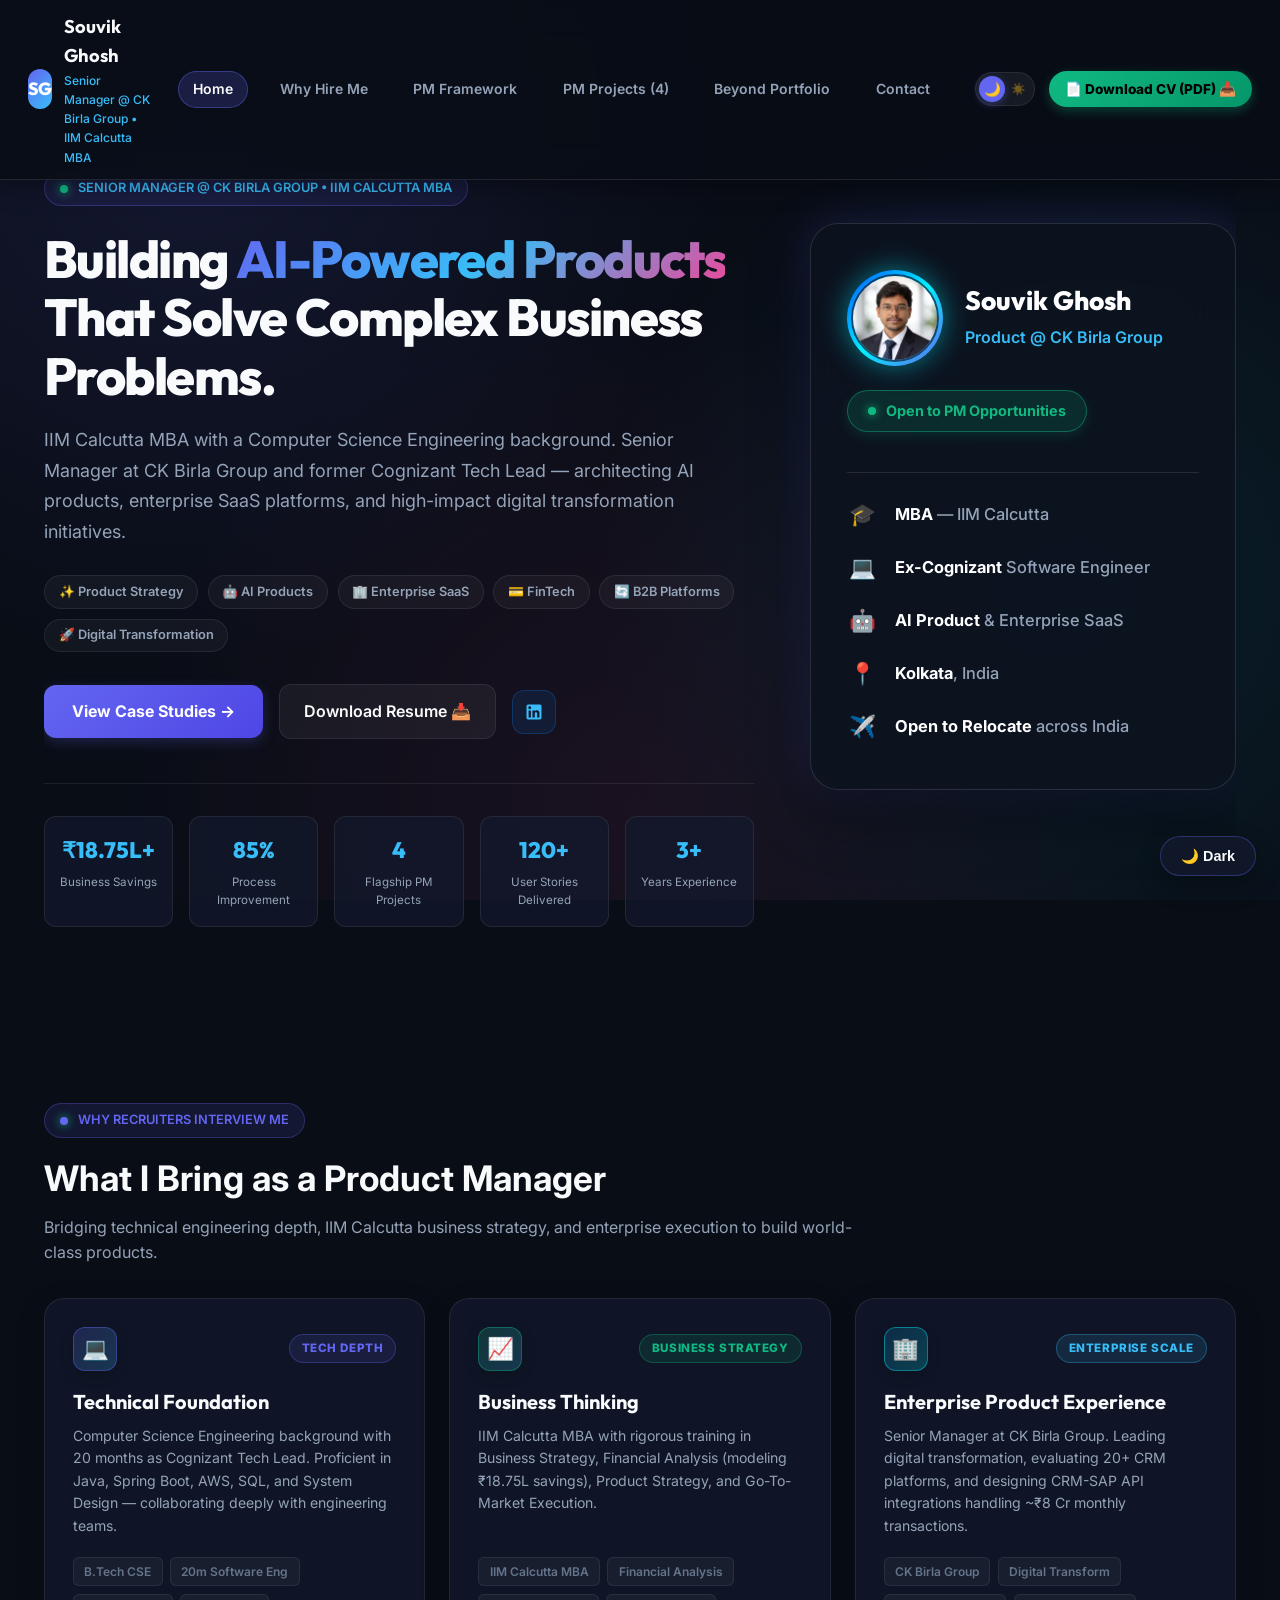
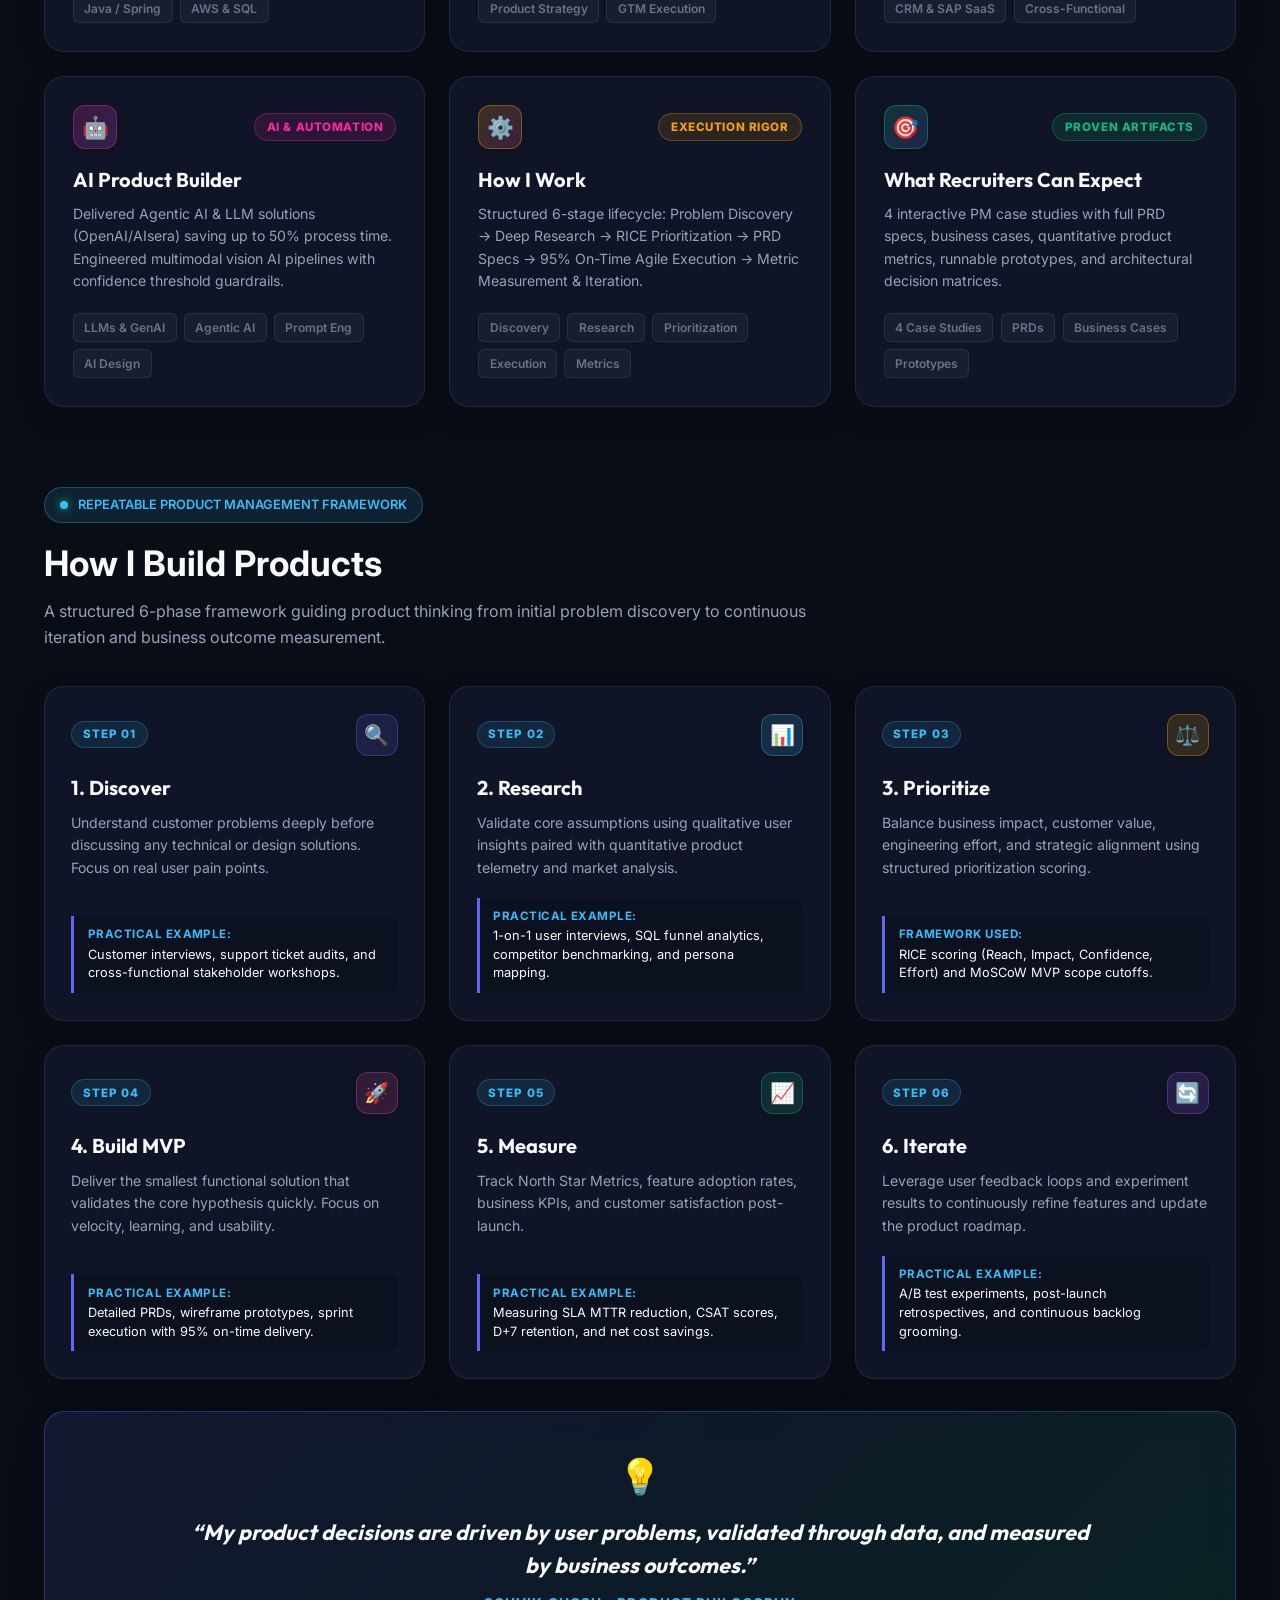
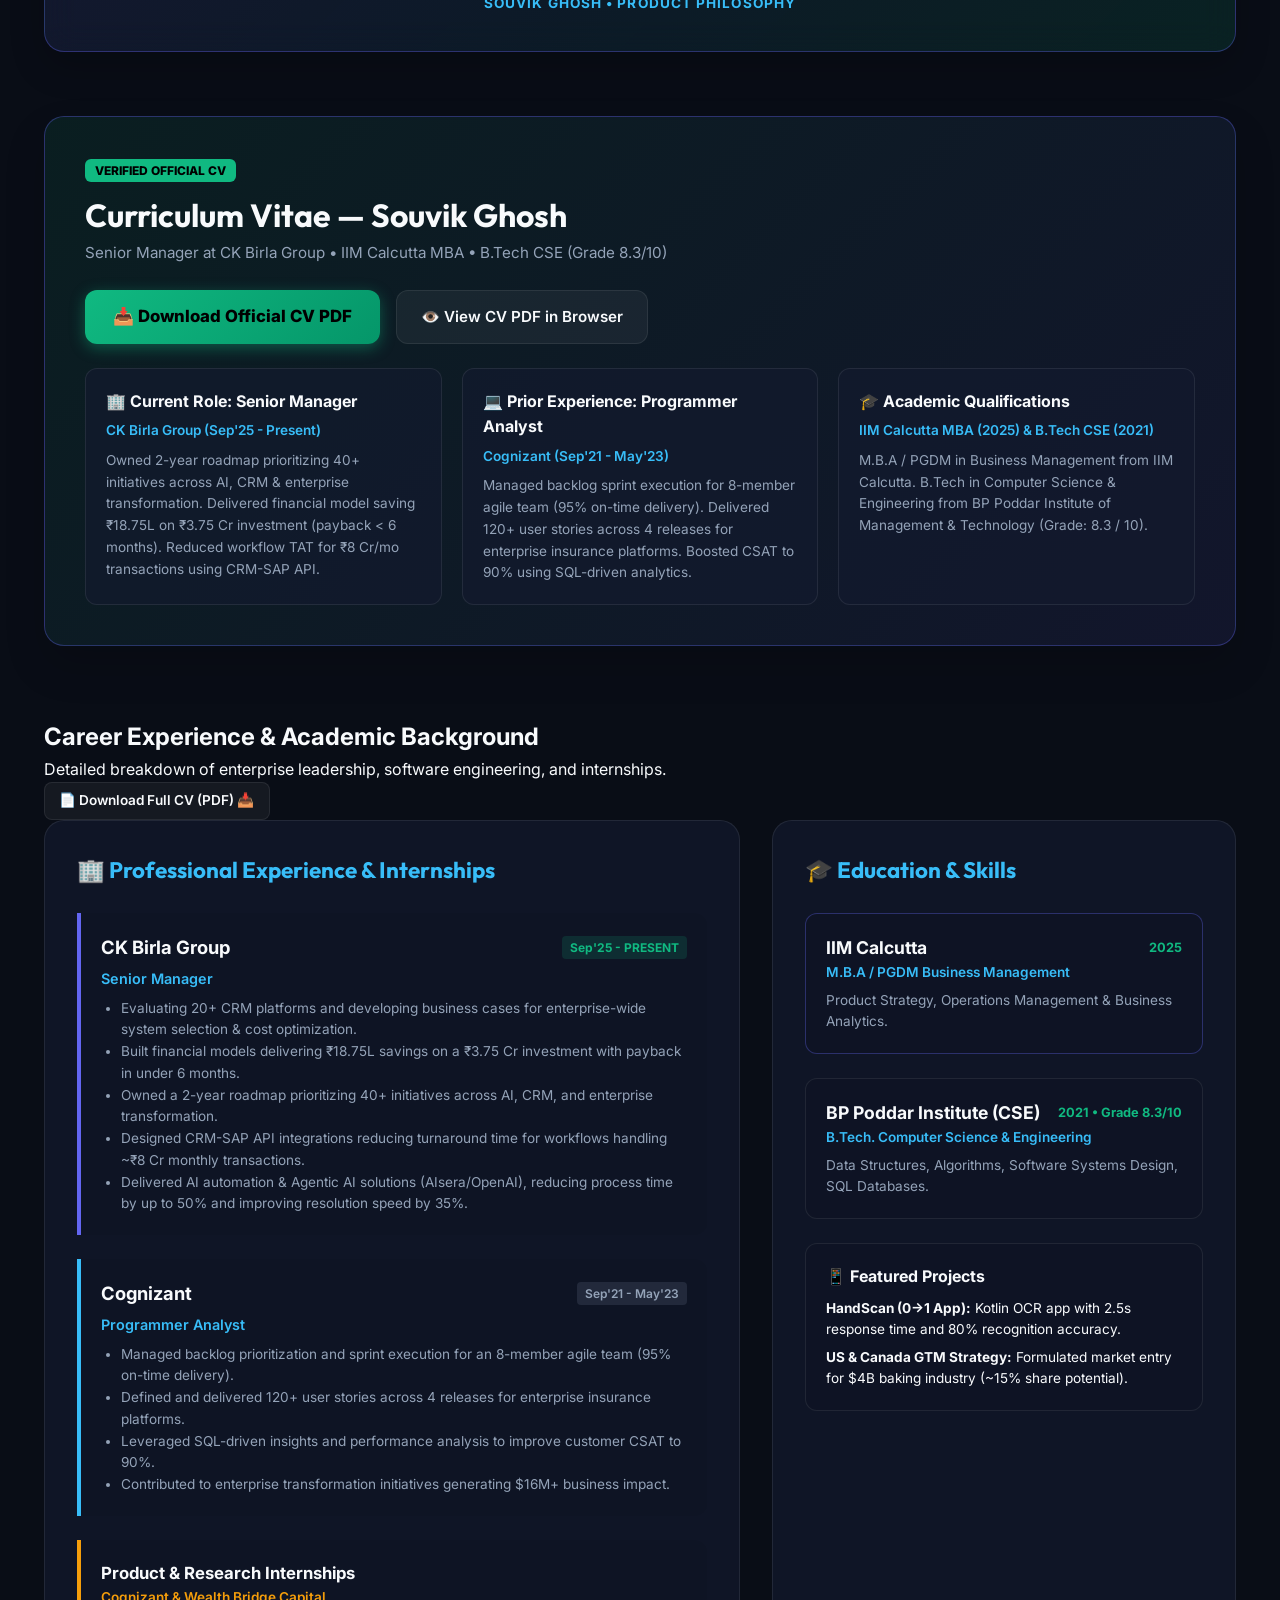
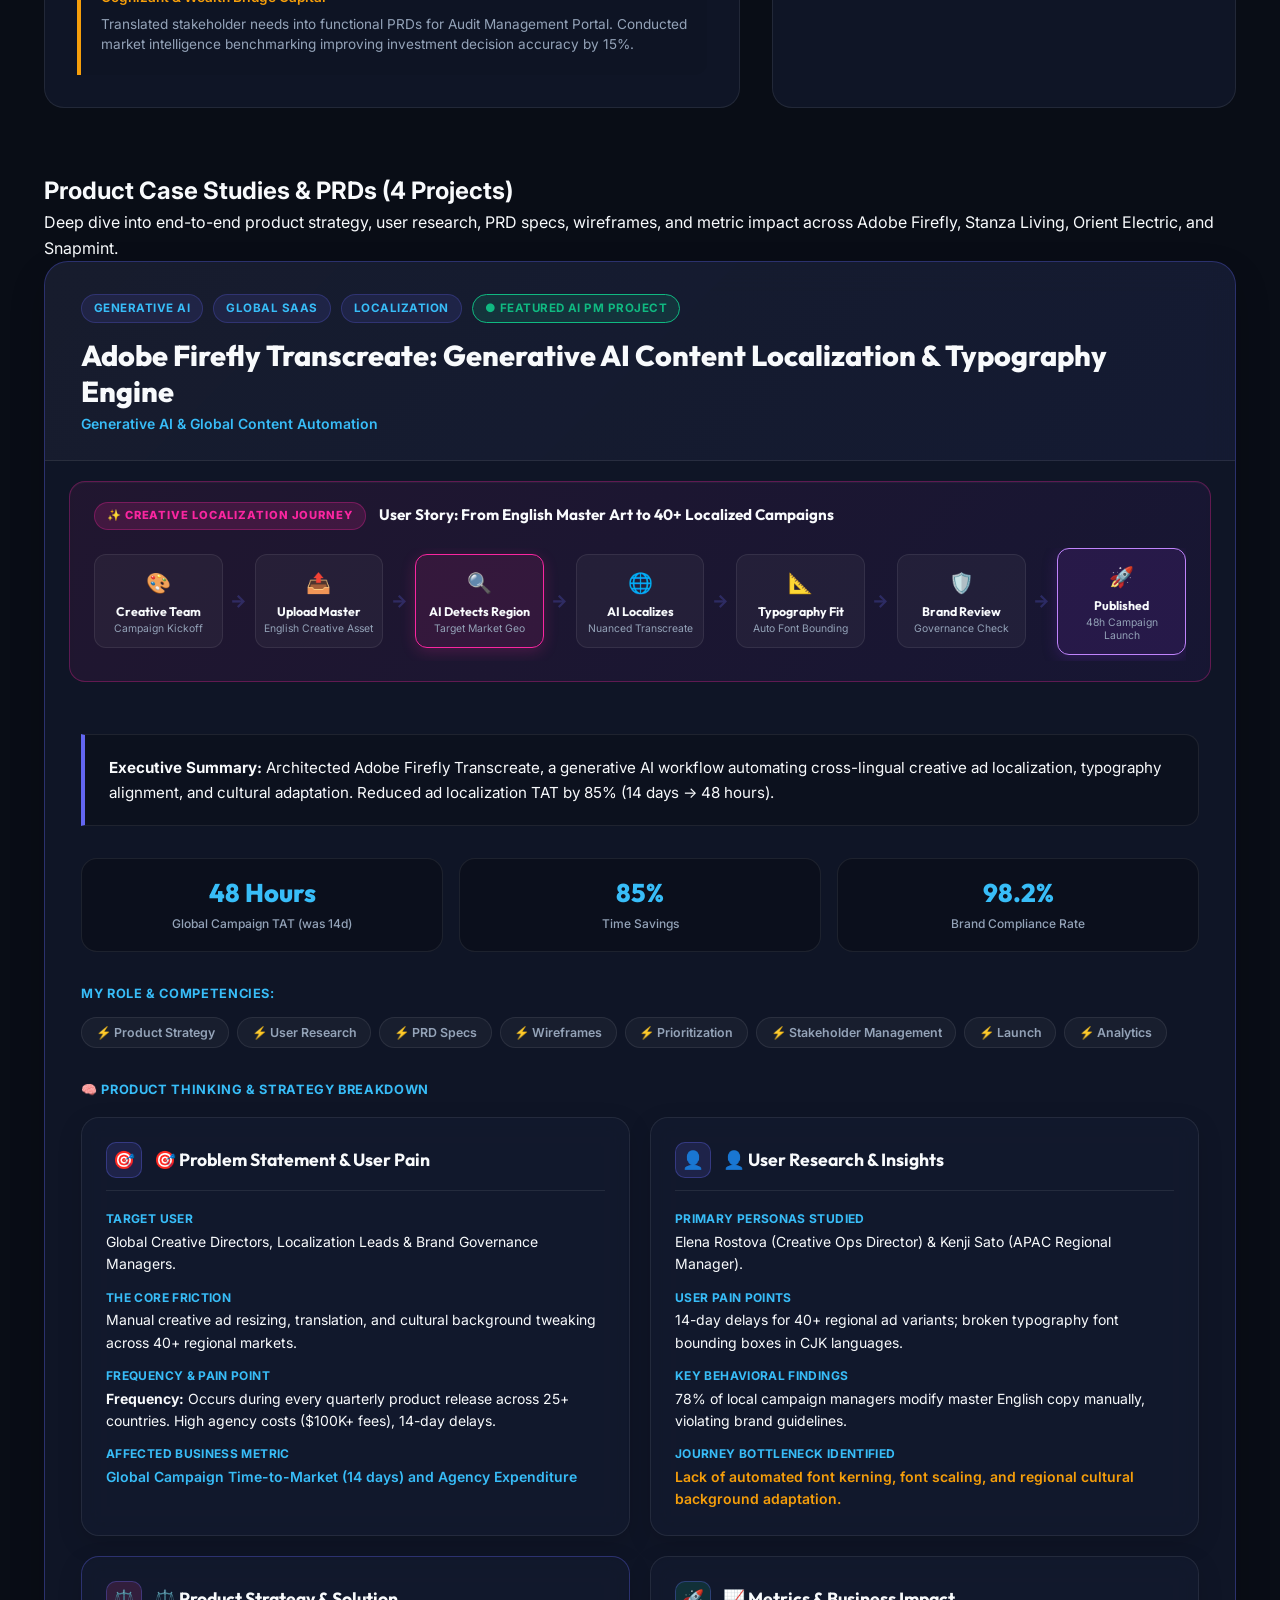
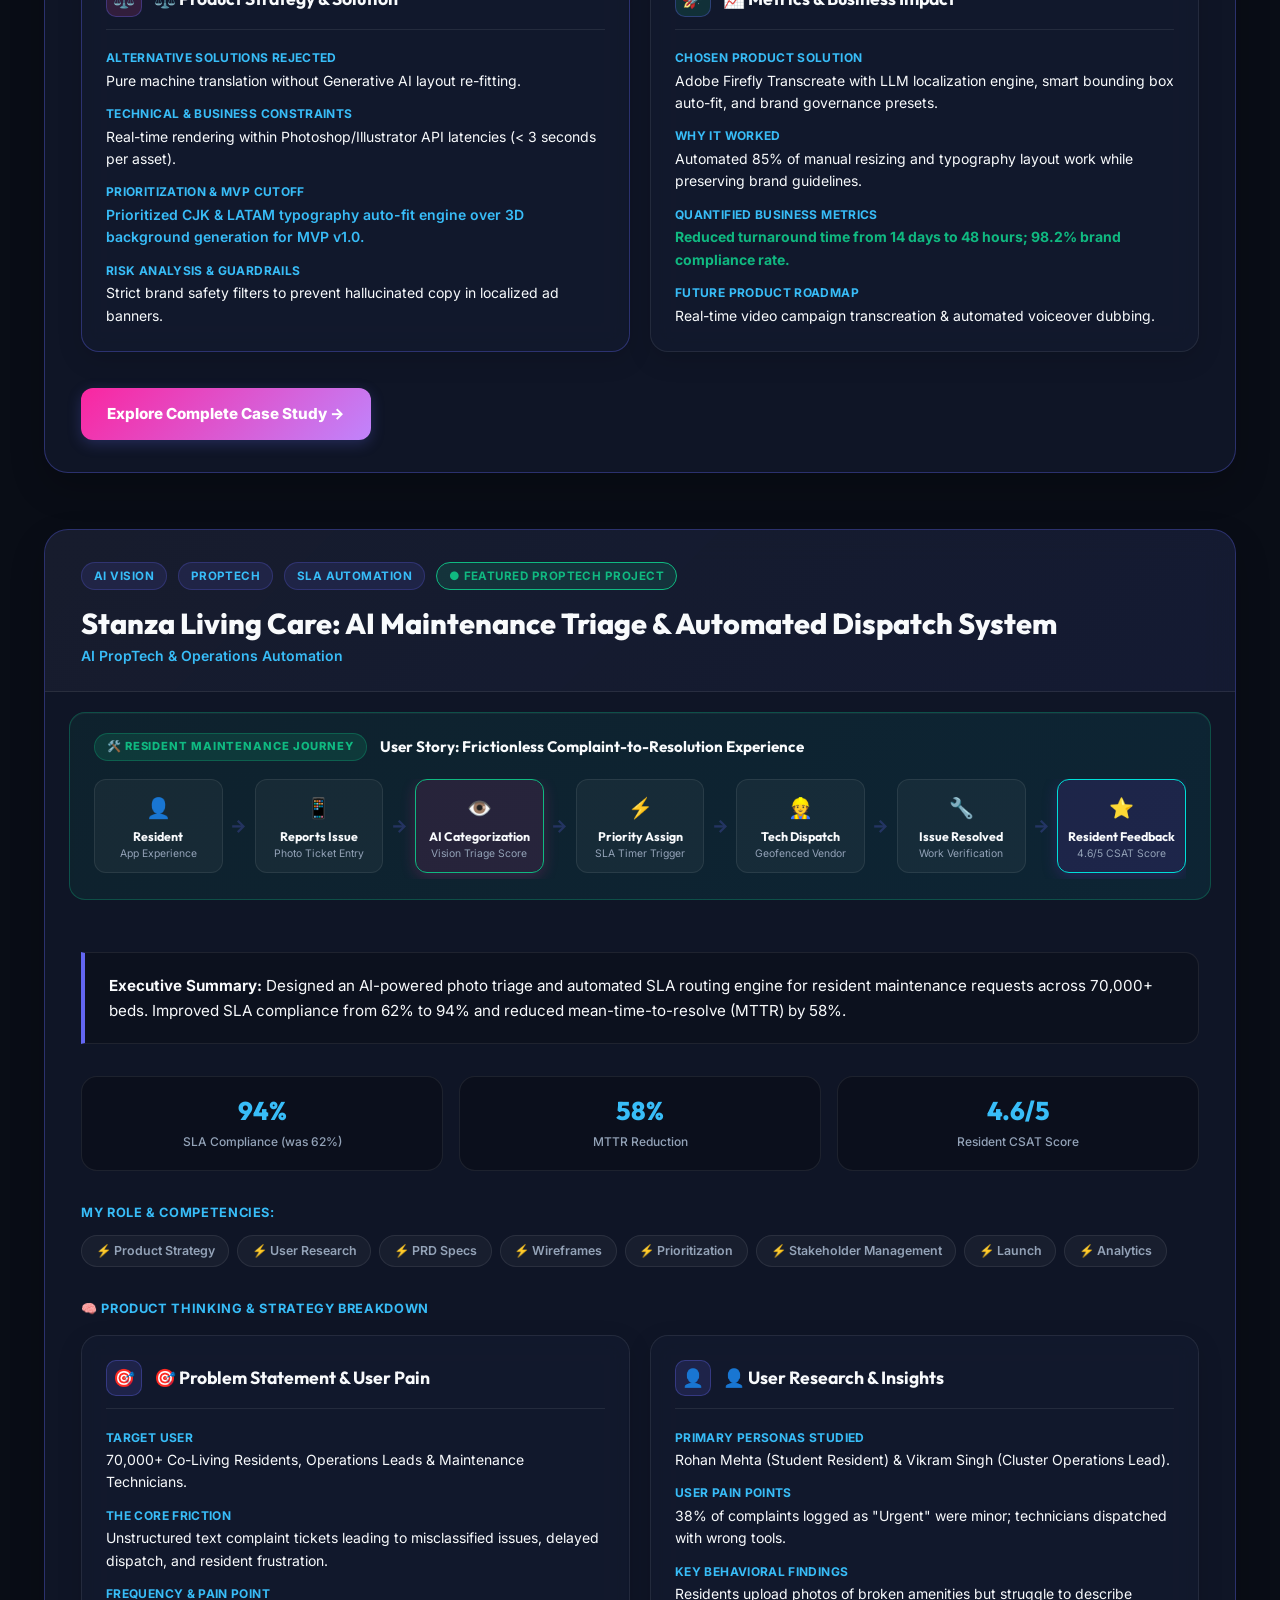
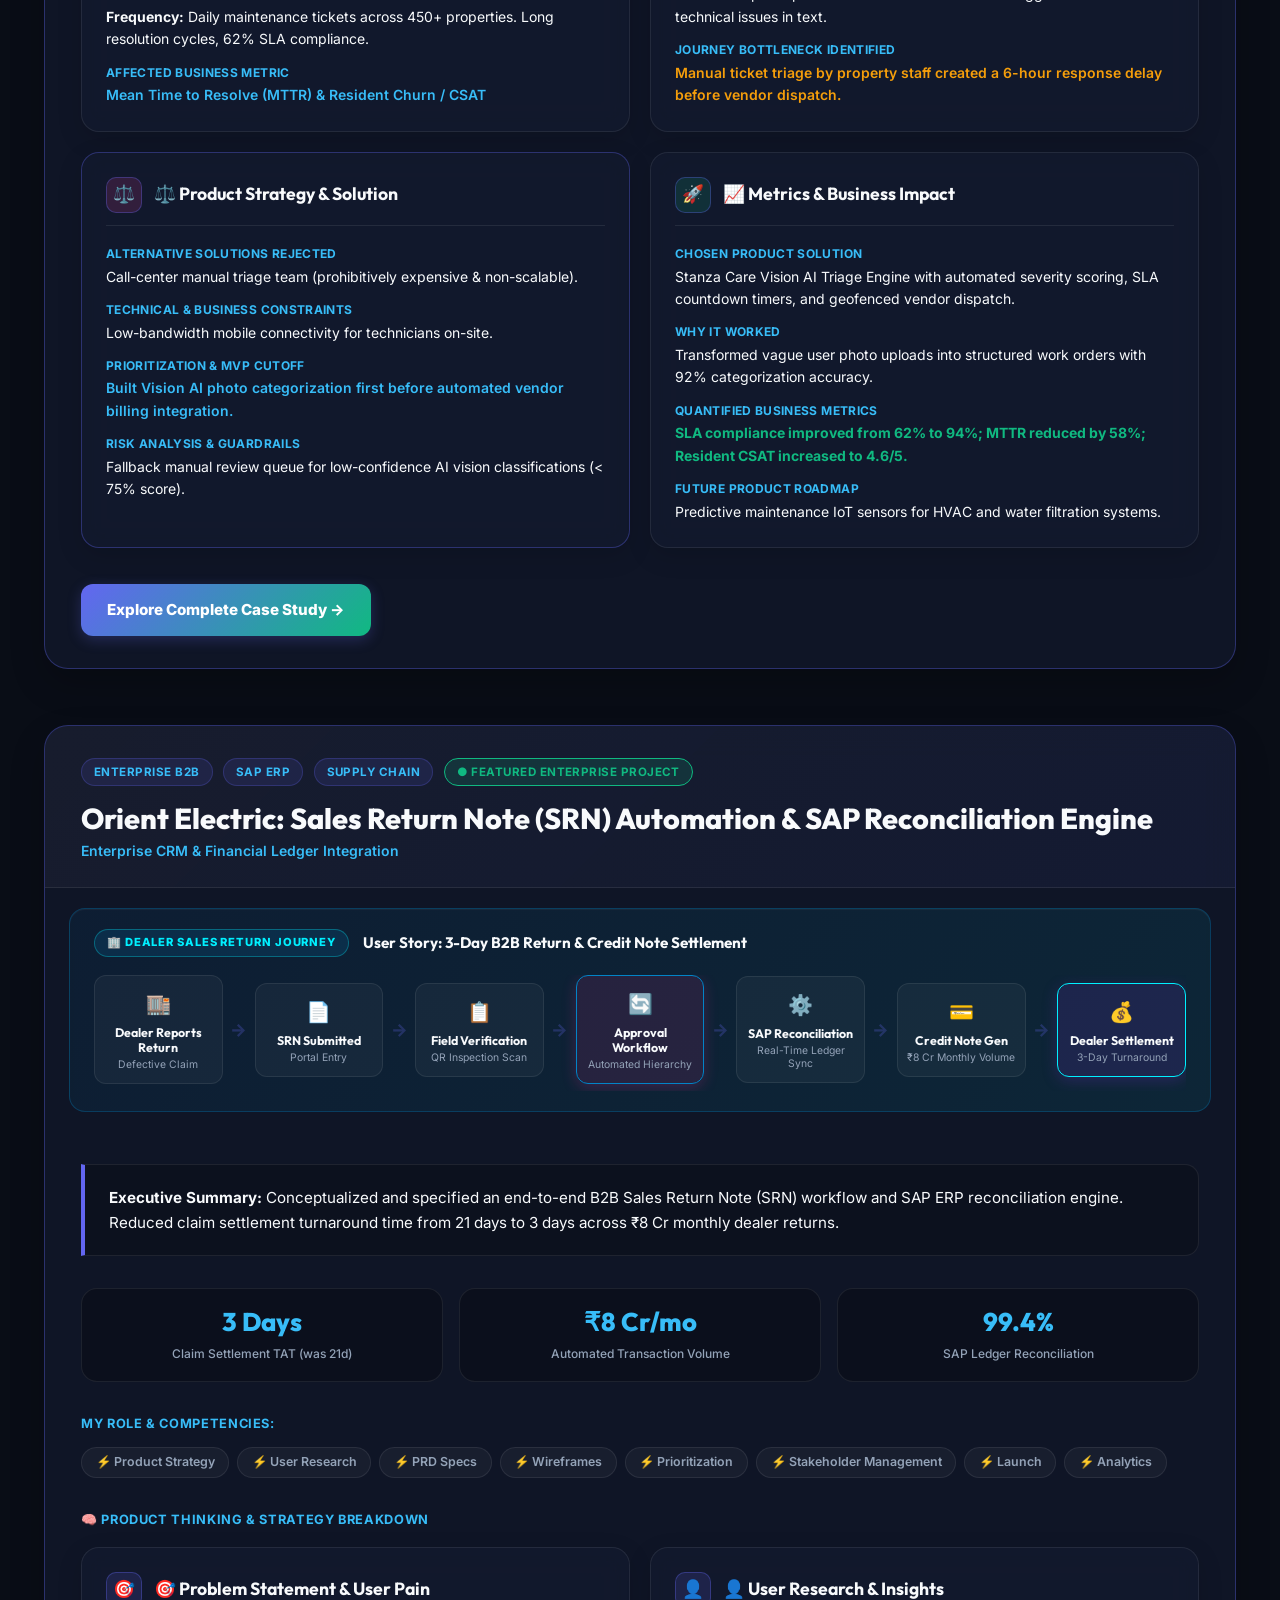
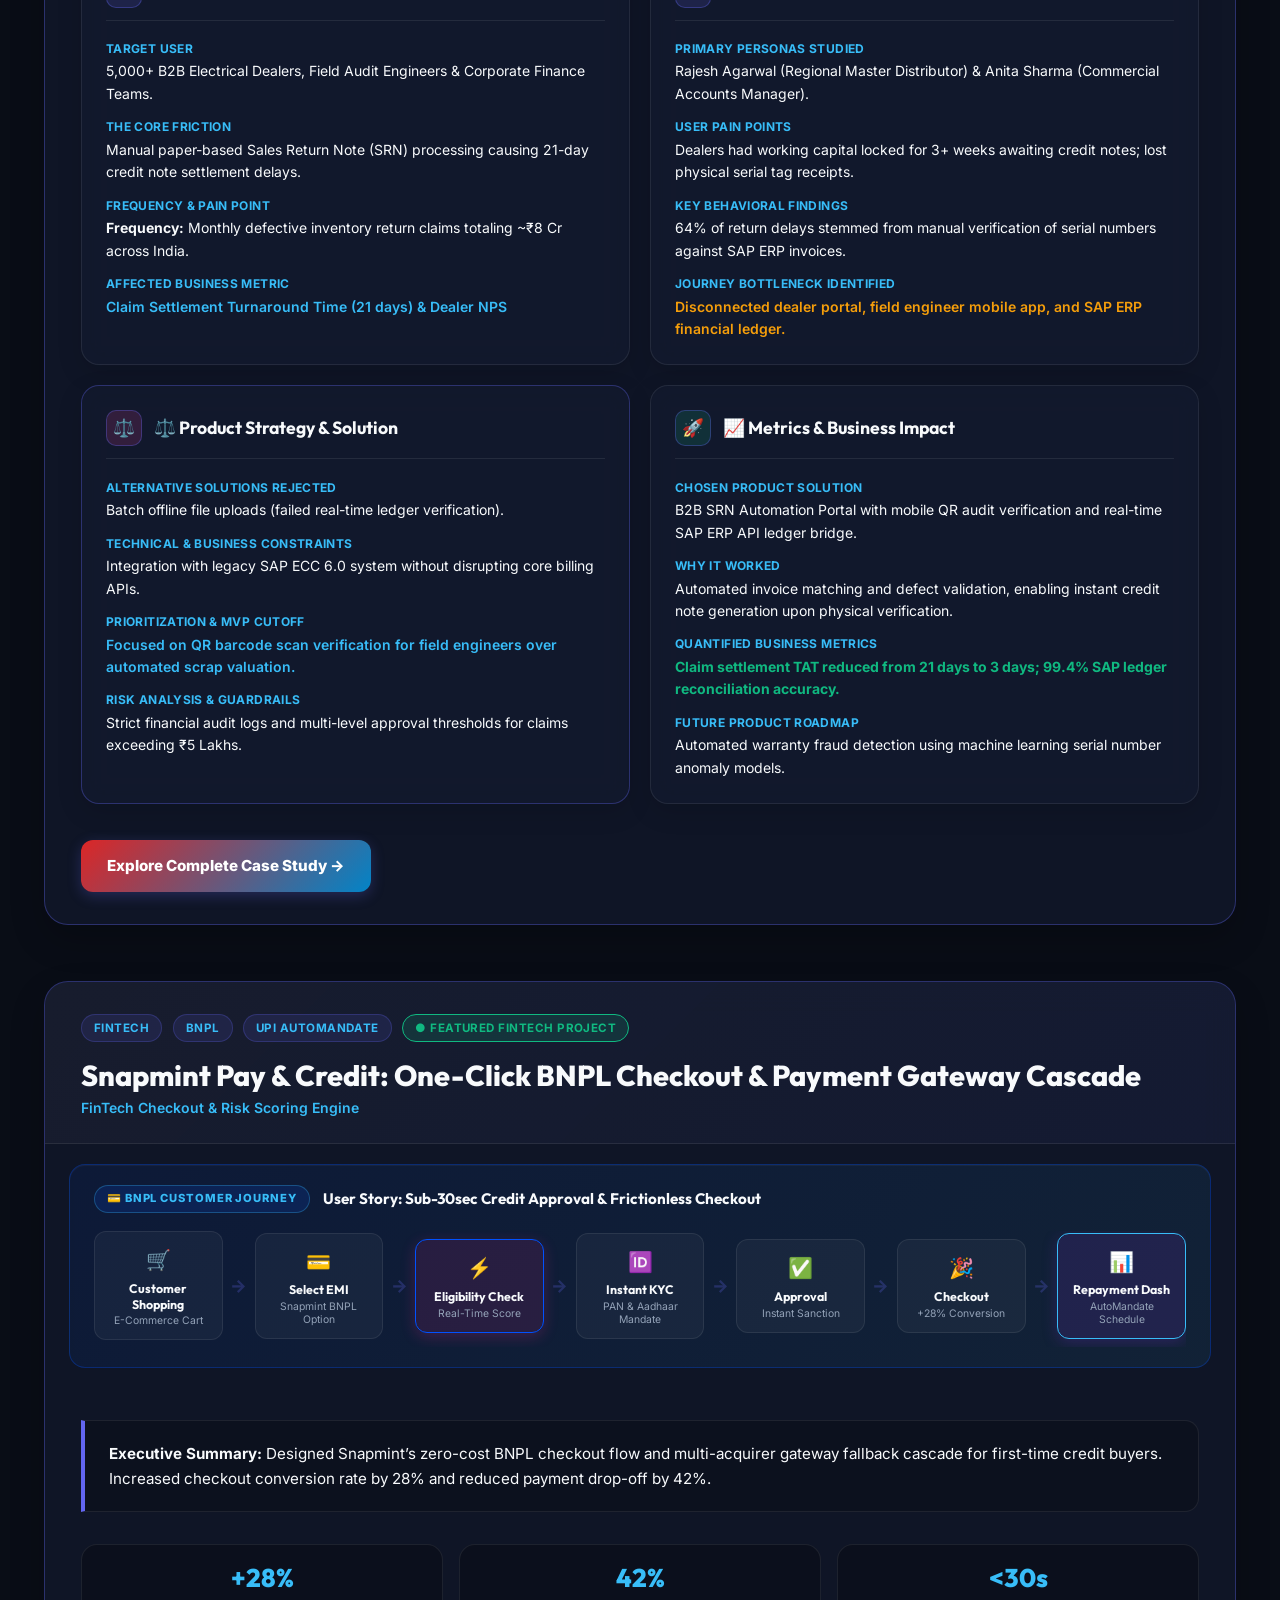
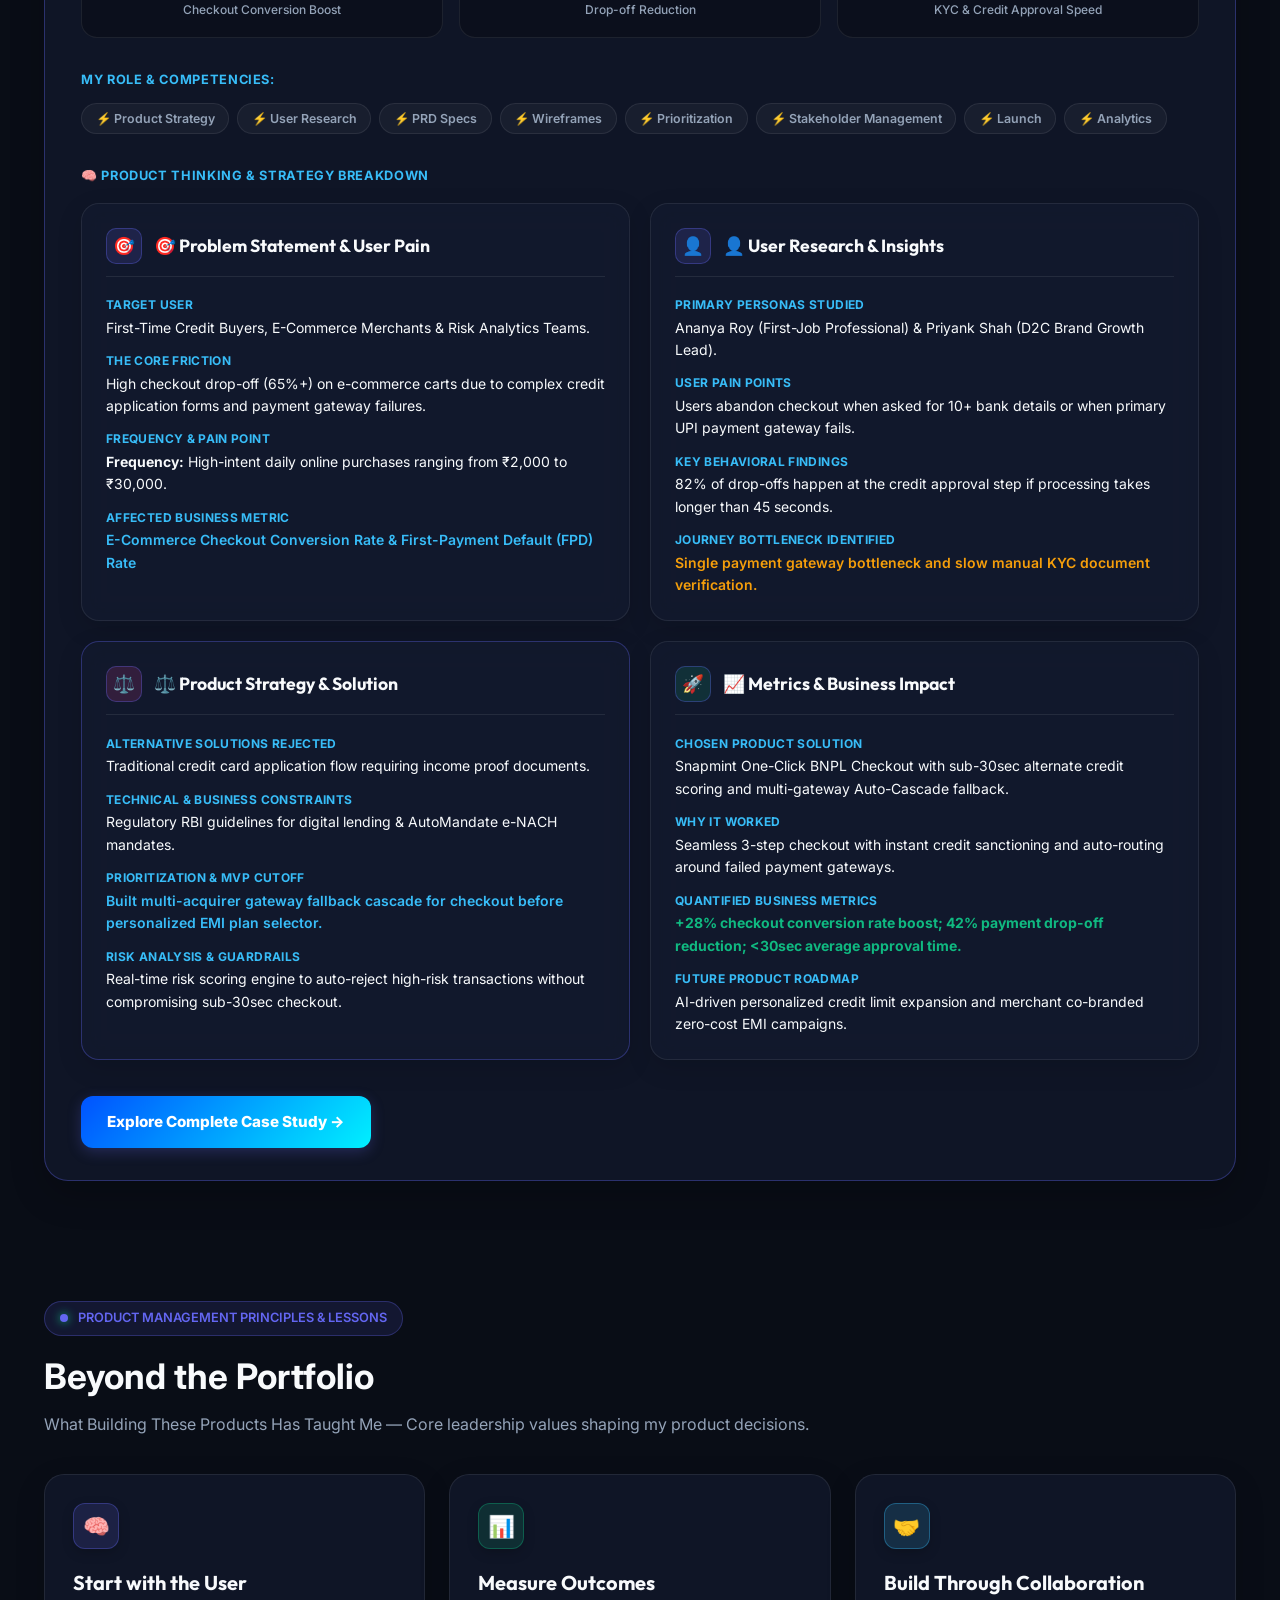
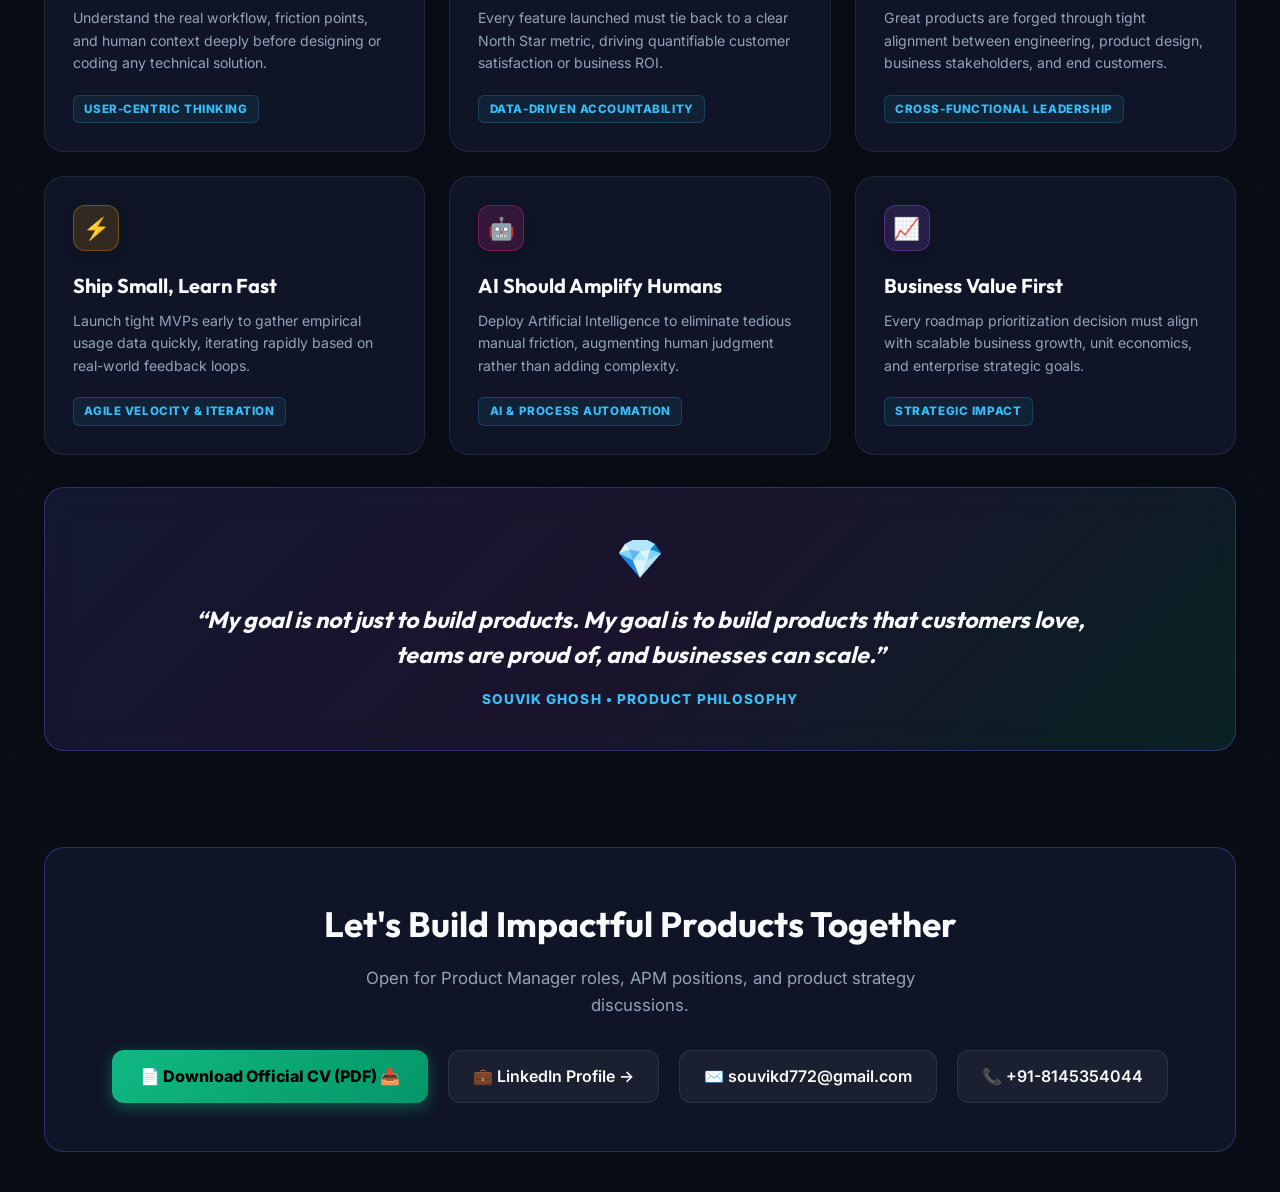
==== index.html @ 6aef51c1 "Initial portfolio" ====
<!DOCTYPE html>
<html lang="en" data-theme="dark">
<head>
  <meta charset="UTF-8">
  <meta name="viewport" content="width=device-width, initial-scale=1.0">
  <title>Souvik Ghosh | Senior Manager at CK Birla Group & Product Manager Portfolio</title>
  <meta name="description" content="Product Manager Portfolio of Souvik Ghosh (Senior Manager at CK Birla Group, ex-Cognizant, IIM Calcutta MBA, B.Tech CSE). Dark & Light mode supported. Download official CV PDF and explore PM projects.">
  <link rel="stylesheet" href="css/style.css">
  <script src="js/theme.js"></script>
</head>
<body>

  <!-- Floating Theme Switcher Pill -->
  <button id="floatingThemePill" class="theme-floating-pill" aria-label="Toggle Dark/Light Mode">
    🌙 Dark
  </button>

  <!-- World-Class Full-Width Translucent Floating Top Navigation Bar (Fixed at Top - Matches User Screenshot) -->
  <header id="fullTopHeader" class="full-top-header">
    <div class="header-full-container">
      
      <!-- Left: Logo & Executive Title -->
      <a href="#hero" class="logo-group">
        <div class="logo-badge">SG</div>
        <div class="logo-text">
          <span class="logo-name user-name">Souvik Ghosh</span>
          <span class="logo-tag user-role">Senior Manager @ CK Birla Group &bull; IIM Calcutta MBA</span>
        </div>
      </a>

      <!-- Middle: Elegant Navigation Links -->
      <nav class="header-nav-links">
        <a href="#hero" class="nav-link-item active">Home</a>
        <a href="#why-hire-me" class="nav-link-item">Why Hire Me</a>
        <a href="#how-i-build-products" class="nav-link-item">PM Framework</a>
        <a href="#case-studies" class="nav-link-item">PM Projects (4)</a>
        <a href="#beyond-portfolio" class="nav-link-item">Beyond Portfolio</a>
        <a href="#contact" class="nav-link-item">Contact</a>
      </nav>

      <!-- Right: Dark Mode Toggle & Download CV PDF -->
      <div class="header-actions">
        <!-- Theme Slider Switch -->
        <button class="theme-slider-pill" id="themeSliderToggle" aria-label="Toggle Dark or Light Mode">
          <span class="theme-slider-track">
            <span class="theme-icon moon-icon">🌙</span>
            <span class="theme-icon sun-icon">☀️</span>
            <span class="theme-slider-thumb"></span>
          </span>
        </button>

        <!-- Download CV PDF Button -->
        <a href="CV_souvik_P.pdf" download="CV_souvik_P.pdf" target="_blank" class="btn btn-primary btn-sm header-cv-btn">
          📄 Download CV (PDF) 📥
        </a>
      </div>

    </div>
  </header>

  <!-- Main Content Container -->
  <main class="container">
    
    <!-- Hero Section (World-Class Stripe / Linear / Vercel Redesign) -->
    <section class="hero">
      <div class="hero-content">
        <!-- Top Status Pill -->
        <div class="badge-pill animate-fade-up delay-1">
          <span class="badge-dot"></span>
          <span>SENIOR MANAGER @ CK BIRLA GROUP &bull; IIM CALCUTTA MBA</span>
        </div>

        <!-- Headline -->
        <h1 class="hero-title animate-fade-up delay-2">
          Building <span class="gradient-text">AI-Powered Products</span> That Solve Complex Business Problems.
        </h1>

        <!-- 2-3 Line Value Proposition -->
        <p class="hero-description animate-fade-up delay-3" id="heroTagline">
          IIM Calcutta MBA with a Computer Science Engineering background. Senior Manager at CK Birla Group and former Cognizant Tech Lead &mdash; architecting AI products, enterprise SaaS platforms, and high-impact digital transformation initiatives.
        </p>

        <!-- Professional Badges -->
        <div class="hero-badges-bar animate-fade-up delay-3">
          <span class="hero-badge-item">✨ Product Strategy</span>
          <span class="hero-badge-item">🤖 AI Products</span>
          <span class="hero-badge-item">🏢 Enterprise SaaS</span>
          <span class="hero-badge-item">💳 FinTech</span>
          <span class="hero-badge-item">🔄 B2B Platforms</span>
          <span class="hero-badge-item">🚀 Digital Transformation</span>
        </div>

        <!-- Primary Hero CTA Action Bar -->
        <div class="hero-actions animate-fade-up delay-4">
          <a href="#case-studies" class="btn btn-primary" style="padding: 0.85rem 1.75rem; font-size: 1rem; font-weight: 700;">
            View Case Studies &rarr;
          </a>
          <a href="CV_souvik_P.pdf" download="CV_souvik_P.pdf" target="_blank" class="btn btn-outline" style="padding: 0.85rem 1.5rem; font-size: 1rem; font-weight: 600;">
            Download Resume 📥
          </a>
          <a href="https://www.linkedin.com/in/souvik-ghosh-038174249/" target="_blank" rel="noopener noreferrer" class="icon-btn-linkedin" title="LinkedIn Profile" aria-label="LinkedIn Profile">
            <svg width="20" height="20" viewBox="0 0 24 24" fill="currentColor"><path d="M19 3a2 2 0 0 1 2 2v14a2 2 0 0 1-2 2H5a2 2 0 0 1-2-2V5a2 2 0 0 1 2-2h14m-.5 15.5v-5.3a3.26 3.26 0 0 0-3.26-3.26c-.85 0-1.84.52-2.28 1.3v-1.11h-2.79v8.37h2.79v-4.93c0-.77.62-1.4 1.39-1.4a1.4 1.4 0 0 1 1.4 1.4v4.93h2.75M6.88 8.56a1.68 1.68 0 0 0 1.68-1.68c0-.93-.75-1.69-1.68-1.69a1.69 1.69 0 0 0-1.69 1.69c0 .93.76 1.68 1.69 1.68m1.39 9.94v-8.37H5.5v8.37h2.77z"/></svg>
          </a>
        </div>

        <!-- Impact Bar (Glassmorphism Metric Cards) -->
        <div class="hero-impact-bar animate-fade-up delay-5">
          <div class="impact-card">
            <div class="impact-val">&#8377;18.75L+</div>
            <div class="impact-lbl">Business Savings</div>
          </div>
          <div class="impact-card">
            <div class="impact-val">85%</div>
            <div class="impact-lbl">Process Improvement</div>
          </div>
          <div class="impact-card">
            <div class="impact-val">4</div>
            <div class="impact-lbl">Flagship PM Projects</div>
          </div>
          <div class="impact-card">
            <div class="impact-val">120+</div>
            <div class="impact-lbl">User Stories Delivered</div>
          </div>
          <div class="impact-card">
            <div class="impact-val">3+</div>
            <div class="impact-lbl">Years Experience</div>
          </div>
        </div>
      </div>

      <!-- Right Side Recruiter Snapshot Profile Card (Exact Match for User Screenshot) -->
      <div class="hero-visual-wrapper animate-fade-up delay-3">
        <div class="apple-profile-card">
          
          <!-- Headshot & Core Info -->
          <div class="profile-card-header">
            <div class="headshot-glow-frame">
              <img src="images/souvik_headshot.jpg" alt="Souvik Ghosh - Product Manager Headshot" class="profile-headshot-img">
            </div>
            <div class="profile-card-titles">
              <h3 class="profile-card-name">Souvik Ghosh</h3>
              <p class="profile-card-role">Product @ CK Birla Group</p>
            </div>
          </div>

          <!-- Professional Status Badge -->
          <div class="status-badge-wrapper">
            <span class="status-badge-green">
              <span class="status-dot-pulse"></span>
              Open to PM Opportunities
            </span>
          </div>

          <div class="profile-card-divider"></div>

          <!-- Bullet Points List -->
          <ul class="profile-bullets-list">
            <li class="profile-bullet-item">
              <span class="bullet-icon">🎓</span>
              <div class="bullet-text"><strong>MBA</strong> &mdash; <span>IIM Calcutta</span></div>
            </li>
            <li class="profile-bullet-item">
              <span class="bullet-icon">💻</span>
              <div class="bullet-text"><strong>Ex-Cognizant</strong> <span>Software Engineer</span></div>
            </li>
            <li class="profile-bullet-item">
              <span class="bullet-icon">🤖</span>
              <div class="bullet-text"><strong>AI Product</strong> <span>& Enterprise SaaS</span></div>
            </li>
            <li class="profile-bullet-item">
              <span class="bullet-icon">📍</span>
              <div class="bullet-text"><strong>Kolkata</strong><span>, India</span></div>
            </li>
            <li class="profile-bullet-item">
              <span class="bullet-icon">✈️</span>
              <div class="bullet-text"><strong>Open to Relocate</strong> <span>across India</span></div>
            </li>
          </ul>

        </div>
      </div>
    </section>

    <!-- Why Hire Me / What I Bring as a Product Manager Section -->
    <section id="why-hire-me" style="scroll-margin-top: 100px; padding-top: 3.5rem; padding-bottom: 1.5rem;">
      <div class="section-header" style="margin-bottom: 2rem;">
        <div>
          <div class="badge-pill" style="margin-bottom: 0.75rem; background: rgba(99, 102, 241, 0.12); border-color: rgba(99, 102, 241, 0.3); color: var(--primary);">
            <span class="badge-dot" style="background: var(--primary);"></span>
            <span>WHY RECRUITERS INTERVIEW ME</span>
          </div>
          <h2 class="section-title" style="font-size: 2.2rem; margin-bottom: 0.5rem;">What I Bring as a Product Manager</h2>
          <p class="section-subtitle" style="font-size: 1rem; max-width: 820px; color: var(--text-muted);">
            Bridging technical engineering depth, IIM Calcutta business strategy, and enterprise execution to build world-class products.
          </p>
        </div>
      </div>

      <div class="why-hire-grid">
        <!-- Card 1: Technical Foundation -->
        <div class="why-card">
          <div class="why-card-top">
            <div class="why-icon-box" style="background: linear-gradient(135deg, rgba(99, 102, 241, 0.2), rgba(56, 189, 248, 0.2)); border-color: rgba(99, 102, 241, 0.4); color: #818cf8;">
              💻
            </div>
            <span class="why-card-badge">Tech Depth</span>
          </div>
          <h3 class="why-card-title">Technical Foundation</h3>
          <p class="why-card-text">
            Computer Science Engineering background with 20 months as Cognizant Tech Lead. Proficient in Java, Spring Boot, AWS, SQL, and System Design &mdash; collaborating deeply with engineering teams.
          </p>
          <div class="why-card-tags">
            <span class="why-tag">B.Tech CSE</span>
            <span class="why-tag">20m Software Eng</span>
            <span class="why-tag">Java / Spring</span>
            <span class="why-tag">AWS & SQL</span>
          </div>
        </div>

        <!-- Card 2: Business Thinking -->
        <div class="why-card">
          <div class="why-card-top">
            <div class="why-icon-box" style="background: linear-gradient(135deg, rgba(16, 185, 129, 0.2), rgba(56, 189, 248, 0.2)); border-color: rgba(16, 185, 129, 0.4); color: #34d399;">
              📈
            </div>
            <span class="why-card-badge" style="color: var(--success); background: rgba(16, 185, 129, 0.12); border-color: rgba(16, 185, 129, 0.3);">Business Strategy</span>
          </div>
          <h3 class="why-card-title">Business Thinking</h3>
          <p class="why-card-text">
            IIM Calcutta MBA with rigorous training in Business Strategy, Financial Analysis (modeling ₹18.75L savings), Product Strategy, and Go-To-Market Execution.
          </p>
          <div class="why-card-tags">
            <span class="why-tag">IIM Calcutta MBA</span>
            <span class="why-tag">Financial Analysis</span>
            <span class="why-tag">Product Strategy</span>
            <span class="why-tag">GTM Execution</span>
          </div>
        </div>

        <!-- Card 3: Enterprise Product Experience -->
        <div class="why-card">
          <div class="why-card-top">
            <div class="why-icon-box" style="background: linear-gradient(135deg, rgba(2, 132, 199, 0.2), rgba(0, 240, 255, 0.2)); border-color: rgba(0, 240, 255, 0.4); color: #00dfd8;">
              🏢
            </div>
            <span class="why-card-badge" style="color: var(--secondary); background: rgba(56, 189, 248, 0.12); border-color: rgba(56, 189, 248, 0.3);">Enterprise Scale</span>
          </div>
          <h3 class="why-card-title">Enterprise Product Experience</h3>
          <p class="why-card-text">
            Senior Manager at CK Birla Group. Leading digital transformation, evaluating 20+ CRM platforms, and designing CRM-SAP API integrations handling ~₹8 Cr monthly transactions.
          </p>
          <div class="why-card-tags">
            <span class="why-tag">CK Birla Group</span>
            <span class="why-tag">Digital Transform</span>
            <span class="why-tag">CRM & SAP SaaS</span>
            <span class="why-tag">Cross-Functional</span>
          </div>
        </div>

        <!-- Card 4: AI Product Builder -->
        <div class="why-card">
          <div class="why-card-top">
            <div class="why-icon-box" style="background: linear-gradient(135deg, rgba(250, 38, 160, 0.2), rgba(168, 85, 247, 0.2)); border-color: rgba(250, 38, 160, 0.4); color: #fa26a0;">
              🤖
            </div>
            <span class="why-card-badge" style="color: #fa26a0; background: rgba(250, 38, 160, 0.12); border-color: rgba(250, 38, 160, 0.3);">AI & Automation</span>
          </div>
          <h3 class="why-card-title">AI Product Builder</h3>
          <p class="why-card-text">
            Delivered Agentic AI & LLM solutions (OpenAI/AIsera) saving up to 50% process time. Engineered multimodal vision AI pipelines with confidence threshold guardrails.
          </p>
          <div class="why-card-tags">
            <span class="why-tag">LLMs & GenAI</span>
            <span class="why-tag">Agentic AI</span>
            <span class="why-tag">Prompt Eng</span>
            <span class="why-tag">AI Design</span>
          </div>
        </div>

        <!-- Card 5: How I Work -->
        <div class="why-card">
          <div class="why-card-top">
            <div class="why-icon-box" style="background: linear-gradient(135deg, rgba(245, 158, 11, 0.2), rgba(236, 72, 153, 0.2)); border-color: rgba(245, 158, 11, 0.4); color: #f59e0b;">
              ⚙️
            </div>
            <span class="why-card-badge" style="color: var(--warning); background: rgba(245, 158, 11, 0.12); border-color: rgba(245, 158, 11, 0.3);">Execution Rigor</span>
          </div>
          <h3 class="why-card-title">How I Work</h3>
          <p class="why-card-text">
            Structured 6-stage lifecycle: Problem Discovery &rarr; Deep Research &rarr; RICE Prioritization &rarr; PRD Specs &rarr; 95% On-Time Agile Execution &rarr; Metric Measurement & Iteration.
          </p>
          <div class="why-card-tags">
            <span class="why-tag">Discovery</span>
            <span class="why-tag">Research</span>
            <span class="why-tag">Prioritization</span>
            <span class="why-tag">Execution</span>
            <span class="why-tag">Metrics</span>
          </div>
        </div>

        <!-- Card 6: What Recruiters Can Expect -->
        <div class="why-card">
          <div class="why-card-top">
            <div class="why-icon-box" style="background: linear-gradient(135deg, rgba(16, 185, 129, 0.2), rgba(99, 102, 241, 0.2)); border-color: rgba(16, 185, 129, 0.4); color: #10b981;">
              🎯
            </div>
            <span class="why-card-badge" style="color: var(--success); background: rgba(16, 185, 129, 0.12); border-color: rgba(16, 185, 129, 0.3);">Proven Artifacts</span>
          </div>
          <h3 class="why-card-title">What Recruiters Can Expect</h3>
          <p class="why-card-text">
            4 interactive PM case studies with full PRD specs, business cases, quantitative product metrics, runnable prototypes, and architectural decision matrices.
          </p>
          <div class="why-card-tags">
            <span class="why-tag">4 Case Studies</span>
            <span class="why-tag">PRDs</span>
            <span class="why-tag">Business Cases</span>
            <span class="why-tag">Prototypes</span>
          </div>
        </div>
      </div>
    </section>

    <!-- How I Build Products Section (Linear / Google PM Framework) -->
    <section id="how-i-build-products" style="scroll-margin-top: 100px; padding-top: 3.5rem; padding-bottom: 2rem;">
      <div class="section-header" style="margin-bottom: 2.25rem;">
        <div>
          <div class="badge-pill" style="margin-bottom: 0.75rem; background: rgba(56, 189, 248, 0.12); border-color: rgba(56, 189, 248, 0.3); color: var(--secondary);">
            <span class="badge-dot" style="background: var(--secondary);"></span>
            <span>REPEATABLE PRODUCT MANAGEMENT FRAMEWORK</span>
          </div>
          <h2 class="section-title" style="font-size: 2.2rem; margin-bottom: 0.5rem;">How I Build Products</h2>
          <p class="section-subtitle" style="font-size: 1rem; max-width: 820px; color: var(--text-muted);">
            A structured 6-phase framework guiding product thinking from initial problem discovery to continuous iteration and business outcome measurement.
          </p>
        </div>
      </div>

      <!-- Horizontal Connected Workflow Container -->
      <div class="product-framework-wrapper">
        <div class="product-framework-grid">
          
          <!-- Step 1: Discover -->
          <div class="pm-step-card">
            <div class="pm-step-header">
              <span class="pm-step-num">STEP 01</span>
              <div class="pm-step-icon" style="background: rgba(99, 102, 241, 0.15); border-color: rgba(99, 102, 241, 0.35); color: #818cf8;">
                🔍
              </div>
            </div>
            <h3 class="pm-step-title">1. Discover</h3>
            <p class="pm-step-desc">
              Understand customer problems deeply before discussing any technical or design solutions. Focus on real user pain points.
            </p>
            <div class="pm-step-example">
              <strong>Practical Example:</strong> Customer interviews, support ticket audits, and cross-functional stakeholder workshops.
            </div>
          </div>

          <!-- Step 2: Research -->
          <div class="pm-step-card">
            <div class="pm-step-header">
              <span class="pm-step-num">STEP 02</span>
              <div class="pm-step-icon" style="background: rgba(56, 189, 248, 0.15); border-color: rgba(56, 189, 248, 0.35); color: #38bdf8;">
                📊
              </div>
            </div>
            <h3 class="pm-step-title">2. Research</h3>
            <p class="pm-step-desc">
              Validate core assumptions using qualitative user insights paired with quantitative product telemetry and market analysis.
            </p>
            <div class="pm-step-example">
              <strong>Practical Example:</strong> 1-on-1 user interviews, SQL funnel analytics, competitor benchmarking, and persona mapping.
            </div>
          </div>

          <!-- Step 3: Prioritize -->
          <div class="pm-step-card">
            <div class="pm-step-header">
              <span class="pm-step-num">STEP 03</span>
              <div class="pm-step-icon" style="background: rgba(245, 158, 11, 0.15); border-color: rgba(245, 158, 11, 0.35); color: #f59e0b;">
                ⚖️
              </div>
            </div>
            <h3 class="pm-step-title">3. Prioritize</h3>
            <p class="pm-step-desc">
              Balance business impact, customer value, engineering effort, and strategic alignment using structured prioritization scoring.
            </p>
            <div class="pm-step-example">
              <strong>Framework Used:</strong> RICE scoring (Reach, Impact, Confidence, Effort) and MoSCoW MVP scope cutoffs.
            </div>
          </div>

          <!-- Step 4: Build MVP -->
          <div class="pm-step-card">
            <div class="pm-step-header">
              <span class="pm-step-num">STEP 04</span>
              <div class="pm-step-icon" style="background: rgba(236, 72, 153, 0.15); border-color: rgba(236, 72, 153, 0.35); color: #ec4899;">
                🚀
              </div>
            </div>
            <h3 class="pm-step-title">4. Build MVP</h3>
            <p class="pm-step-desc">
              Deliver the smallest functional solution that validates the core hypothesis quickly. Focus on velocity, learning, and usability.
            </p>
            <div class="pm-step-example">
              <strong>Practical Example:</strong> Detailed PRDs, wireframe prototypes, sprint execution with 95% on-time delivery.
            </div>
          </div>

          <!-- Step 5: Measure -->
          <div class="pm-step-card">
            <div class="pm-step-header">
              <span class="pm-step-num">STEP 05</span>
              <div class="pm-step-icon" style="background: rgba(16, 185, 129, 0.15); border-color: rgba(16, 185, 129, 0.35); color: #10b981;">
                📈
              </div>
            </div>
            <h3 class="pm-step-title">5. Measure</h3>
            <p class="pm-step-desc">
              Track North Star Metrics, feature adoption rates, business KPIs, and customer satisfaction post-launch.
            </p>
            <div class="pm-step-example">
              <strong>Practical Example:</strong> Measuring SLA MTTR reduction, CSAT scores, D+7 retention, and net cost savings.
            </div>
          </div>

          <!-- Step 6: Iterate -->
          <div class="pm-step-card">
            <div class="pm-step-header">
              <span class="pm-step-num">STEP 06</span>
              <div class="pm-step-icon" style="background: rgba(168, 85, 247, 0.15); border-color: rgba(168, 85, 247, 0.35); color: #a855f7;">
                🔄
              </div>
            </div>
            <h3 class="pm-step-title">6. Iterate</h3>
            <p class="pm-step-desc">
              Leverage user feedback loops and experiment results to continuously refine features and update the product roadmap.
            </p>
            <div class="pm-step-example">
              <strong>Practical Example:</strong> A/B test experiments, post-launch retrospectives, and continuous backlog grooming.
            </div>
          </div>

        </div>
      </div>

      <!-- Bottom Highlighted Premium Quote Card -->
      <div class="pm-quote-card">
        <div class="pm-quote-icon">💡</div>
        <blockquote class="pm-quote-text">
          &ldquo;My product decisions are driven by user problems, validated through data, and measured by business outcomes.&rdquo;
        </blockquote>
        <div class="pm-quote-author">Souvik Ghosh &bull; Product Philosophy</div>
      </div>

    </section>

    <!-- Dedicated Interactive CV & Resume Download Section -->
    <section id="cv-section" style="scroll-margin-top: 100px; padding-top: 2rem;">
      <div style="background:linear-gradient(135deg, rgba(16,185,129,0.1), rgba(99,102,241,0.1)); border:1px solid var(--border-highlight); border-radius:var(--radius-lg); padding:2.5rem; margin-bottom:2.5rem; box-shadow:0 20px 40px rgba(0,0,0,0.15);">
        <div style="display:flex; justify-content:space-between; align-items:center; flex-wrap:wrap; gap:1.5rem; margin-bottom:1.5rem;">
          <div>
            <span style="background:#10b981; color:black; font-size:0.75rem; font-weight:800; padding:4px 10px; border-radius:6px; text-transform:uppercase;">Verified Official CV</span>
            <h2 style="font-family:var(--font-heading); font-size:2rem; margin-top:0.5rem; color:var(--text-main);">Curriculum Vitae — Souvik Ghosh</h2>
            <p style="color:var(--text-muted); font-size:0.95rem;">Senior Manager at CK Birla Group • IIM Calcutta MBA • B.Tech CSE (Grade 8.3/10)</p>
          </div>
          <div style="display:flex; gap:1rem;">
            <a href="CV_souvik_P.pdf" download="CV_souvik_P.pdf" target="_blank" class="btn btn-primary" style="background:linear-gradient(135deg, #10b981, #059669); color:black; font-weight:800; padding:0.85rem 1.75rem; font-size:1.05rem; box-shadow:0 4px 15px rgba(16,185,129,0.4);">
              📥 Download Official CV PDF
            </a>
            <a href="CV_souvik_P.pdf" target="_blank" class="btn btn-outline" style="padding:0.85rem 1.5rem;">
              👁️ View CV PDF in Browser
            </a>
          </div>
        </div>

        <div style="display:grid; grid-template-columns:repeat(auto-fit, minmax(280px, 1fr)); gap:1.25rem;">
          <div style="background:var(--bg-card); padding:1.25rem; border-radius:12px; border:1px solid var(--border-color);">
            <h4 style="color:var(--text-main); font-size:1rem; margin-bottom:0.35rem;">🏢 Current Role: Senior Manager</h4>
            <p style="color:var(--secondary); font-size:0.85rem; font-weight:600; margin-bottom:0.5rem;">CK Birla Group (Sep'25 - Present)</p>
            <p style="font-size:0.85rem; color:var(--text-muted); line-height:1.6;">
              Owned 2-year roadmap prioritizing 40+ initiatives across AI, CRM & enterprise transformation. Delivered financial model saving ₹18.75L on ₹3.75 Cr investment (payback &lt; 6 months). Reduced workflow TAT for ₹8 Cr/mo transactions using CRM-SAP API.
            </p>
          </div>

          <div style="background:var(--bg-card); padding:1.25rem; border-radius:12px; border:1px solid var(--border-color);">
            <h4 style="color:var(--text-main); font-size:1rem; margin-bottom:0.35rem;">💻 Prior Experience: Programmer Analyst</h4>
            <p style="color:var(--secondary); font-size:0.85rem; font-weight:600; margin-bottom:0.5rem;">Cognizant (Sep'21 - May'23)</p>
            <p style="font-size:0.85rem; color:var(--text-muted); line-height:1.6;">
              Managed backlog sprint execution for 8-member agile team (95% on-time delivery). Delivered 120+ user stories across 4 releases for enterprise insurance platforms. Boosted CSAT to 90% using SQL-driven analytics.
            </p>
          </div>

          <div style="background:var(--bg-card); padding:1.25rem; border-radius:12px; border:1px solid var(--border-color);">
            <h4 style="color:var(--text-main); font-size:1rem; margin-bottom:0.35rem;">🎓 Academic Qualifications</h4>
            <p style="color:var(--secondary); font-size:0.85rem; font-weight:600; margin-bottom:0.5rem;">IIM Calcutta MBA (2025) & B.Tech CSE (2021)</p>
            <p style="font-size:0.85rem; color:var(--text-muted); line-height:1.6;">
              M.B.A / PGDM in Business Management from IIM Calcutta. B.Tech in Computer Science & Engineering from BP Poddar Institute of Management & Technology (Grade: 8.3 / 10).
            </p>
          </div>
        </div>
      </div>
    </section>

    <!-- Work Experience & Education Section -->
    <section id="experience" style="scroll-margin-top: 100px; padding-top: 2rem;">
      <div class="section-header">
        <div>
          <h2 class="section-title">Career Experience & Academic Background</h2>
          <p class="section-subtitle">Detailed breakdown of enterprise leadership, software engineering, and internships.</p>
        </div>
        <a href="CV_souvik_P.pdf" download="CV_souvik_P.pdf" target="_blank" class="btn btn-outline btn-sm">
          📄 Download Full CV (PDF) 📥
        </a>
      </div>

      <div style="display:grid; grid-template-columns:1.2fr 0.8fr; gap:2rem;">
        <!-- Work Experience Timeline -->
        <div style="background:var(--bg-card); border:1px solid var(--border-color); border-radius:var(--radius-lg); padding:2rem;">
          <h3 style="font-family:var(--font-heading); font-size:1.4rem; color:var(--secondary); margin-bottom:1.5rem; display:flex; align-items:center; gap:0.5rem;">
            🏢 Professional Experience & Internships
          </h3>

          <div style="display:flex; flex-direction:column; gap:1.5rem;">
            <!-- CK Birla Group -->
            <div style="background:rgba(0,0,0,0.05); border-left:4px solid var(--primary); padding:1.25rem; border-radius:0 12px 12px 0;">
              <div style="display:flex; justify-content:space-between; align-items:center; margin-bottom:0.25rem;">
                <h4 style="color:var(--text-main); font-size:1.15rem; font-weight:700;">CK Birla Group</h4>
                <span style="background:rgba(16,185,129,0.15); color:var(--success); font-size:0.75rem; font-weight:700; padding:2px 8px; border-radius:4px;">Sep'25 - PRESENT</span>
              </div>
              <p style="color:var(--secondary); font-size:0.9rem; font-weight:600; margin-bottom:0.5rem;">Senior Manager</p>
              <ul style="font-size:0.85rem; color:var(--text-muted); padding-left:1.25rem; line-height:1.6;">
                <li>Evaluating 20+ CRM platforms and developing business cases for enterprise-wide system selection & cost optimization.</li>
                <li>Built financial models delivering ₹18.75L savings on a ₹3.75 Cr investment with payback in under 6 months.</li>
                <li>Owned a 2-year roadmap prioritizing 40+ initiatives across AI, CRM, and enterprise transformation.</li>
                <li>Designed CRM-SAP API integrations reducing turnaround time for workflows handling ~₹8 Cr monthly transactions.</li>
                <li>Delivered AI automation & Agentic AI solutions (AIsera/OpenAI), reducing process time by up to 50% and improving resolution speed by 35%.</li>
              </ul>
            </div>

            <!-- Cognizant Analyst -->
            <div style="background:rgba(0,0,0,0.05); border-left:4px solid var(--secondary); padding:1.25rem; border-radius:0 12px 12px 0;">
              <div style="display:flex; justify-content:space-between; align-items:center; margin-bottom:0.25rem;">
                <h4 style="color:var(--text-main); font-size:1.15rem; font-weight:700;">Cognizant</h4>
                <span style="background:rgba(148,163,184,0.15); color:var(--text-muted); font-size:0.75rem; font-weight:600; padding:2px 8px; border-radius:4px;">Sep'21 - May'23</span>
              </div>
              <p style="color:var(--secondary); font-size:0.9rem; font-weight:600; margin-bottom:0.5rem;">Programmer Analyst</p>
              <ul style="font-size:0.85rem; color:var(--text-muted); padding-left:1.25rem; line-height:1.6;">
                <li>Managed backlog prioritization and sprint execution for an 8-member agile team (95% on-time delivery).</li>
                <li>Defined and delivered 120+ user stories across 4 releases for enterprise insurance platforms.</li>
                <li>Leveraged SQL-driven insights and performance analysis to improve customer CSAT to 90%.</li>
                <li>Contributed to enterprise transformation initiatives generating $16M+ business impact.</li>
              </ul>
            </div>

            <!-- Cognizant Internships -->
            <div style="background:rgba(0,0,0,0.05); border-left:4px solid var(--warning); padding:1.25rem; border-radius:0 12px 12px 0;">
              <h4 style="color:var(--text-main); font-size:1.05rem; font-weight:700;">Product & Research Internships</h4>
              <p style="color:var(--warning); font-size:0.85rem; font-weight:600; margin-bottom:0.35rem;">Cognizant & Wealth Bridge Capital</p>
              <p style="font-size:0.85rem; color:var(--text-muted); line-height:1.5;">
                Translated stakeholder needs into functional PRDs for Audit Management Portal. Conducted market intelligence benchmarking improving investment decision accuracy by 15%.
              </p>
            </div>
          </div>
        </div>

        <!-- Education & Core Competencies -->
        <div style="background:var(--bg-card); border:1px solid var(--border-color); border-radius:var(--radius-lg); padding:2rem;">
          <h3 style="font-family:var(--font-heading); font-size:1.4rem; color:var(--secondary); margin-bottom:1.5rem; display:flex; align-items:center; gap:0.5rem;">
            🎓 Education & Skills
          </h3>

          <div style="display:flex; flex-direction:column; gap:1.5rem;">
            <!-- IIM Calcutta -->
            <div style="background:rgba(0,0,0,0.05); border:1px solid var(--border-highlight); padding:1.25rem; border-radius:12px;">
              <div style="display:flex; justify-content:space-between; align-items:center;">
                <h4 style="color:var(--text-main); font-size:1.1rem; font-weight:700;">IIM Calcutta</h4>
                <span style="color:var(--success); font-weight:700; font-size:0.8rem;">2025</span>
              </div>
              <p style="color:var(--secondary); font-size:0.85rem; font-weight:600; margin-bottom:0.35rem;">M.B.A / PGDM Business Management</p>
              <p style="font-size:0.85rem; color:var(--text-muted);">
                Product Strategy, Operations Management & Business Analytics.
              </p>
            </div>

            <!-- B.Tech CSE -->
            <div style="background:rgba(0,0,0,0.05); border:1px solid var(--border-color); padding:1.25rem; border-radius:12px;">
              <div style="display:flex; justify-content:space-between; align-items:center;">
                <h4 style="color:var(--text-main); font-size:1.1rem; font-weight:700;">BP Poddar Institute (CSE)</h4>
                <span style="color:var(--success); font-weight:700; font-size:0.8rem;">2021 • Grade 8.3/10</span>
              </div>
              <p style="color:var(--secondary); font-size:0.85rem; font-weight:600; margin-bottom:0.35rem;">B.Tech. Computer Science & Engineering</p>
              <p style="font-size:0.85rem; color:var(--text-muted);">
                Data Structures, Algorithms, Software Systems Design, SQL Databases.
              </p>
            </div>

            <!-- Projects Highlight -->
            <div style="background:rgba(0,0,0,0.05); border:1px solid var(--border-color); padding:1.25rem; border-radius:12px;">
              <h4 style="color:var(--text-main); font-size:1rem; font-weight:700; margin-bottom:0.5rem;">📱 Featured Projects</h4>
              <p style="font-size:0.85rem; color:var(--text-main);"><strong>HandScan (0→1 App):</strong> Kotlin OCR app with 2.5s response time and 80% recognition accuracy.</p>
              <p style="font-size:0.85rem; color:var(--text-main); margin-top:0.35rem;"><strong>US & Canada GTM Strategy:</strong> Formulated market entry for $4B baking industry (~15% share potential).</p>
            </div>
          </div>
        </div>
      </div>
    </section>

    <!-- Case Studies Section -->
    <section id="case-studies" style="scroll-margin-top: 100px; padding-top: 4rem;">
      <div class="section-header">
        <div>
          <h2 class="section-title">Product Case Studies & PRDs (4 Projects)</h2>
          <p class="section-subtitle">Deep dive into end-to-end product strategy, user research, PRD specs, wireframes, and metric impact across Adobe Firefly, Stanza Living, Orient Electric, and Snapmint.</p>
        </div>
      </div>

      <div class="grid-cards" id="caseStudiesGrid">
        
        <!-- Project 1: Adobe Firefly -->
        <div class="pm-case-card clickable-card" onclick="if(!event.target.closest('a')) window.location.href='firefly.html';" style="cursor:pointer; border-color:var(--border-highlight);">
          <div class="pm-card-banner">
            <div>
              <div class="pm-domain-tags">
                <span class="domain-pill">Generative AI</span>
                <span class="domain-pill">Global SaaS</span>
                <span class="domain-pill">Localization</span>
                <span class="domain-pill" style="background:rgba(16,185,129,0.15); color:var(--success); border-color:var(--success);">● Featured AI PM Project</span>
              </div>
              <h3 class="pm-card-title">Adobe Firefly Transcreate: Generative AI Content Localization & Typography Engine</h3>
              <p class="pm-card-subtitle">Generative AI & Global Content Automation</p>
            </div>
          </div>

          <!-- Product User Journey: Adobe Firefly -->
          <div class="project-hero-visual-card hero-visual-firefly">
            <div class="visual-card-header">
              <span class="visual-header-badge" style="background:rgba(250,38,160,0.15); color:#FA26A0; border-color:rgba(250,38,160,0.3);">✨ CREATIVE LOCALIZATION JOURNEY</span>
              <span class="visual-header-title">User Story: From English Master Art to 40+ Localized Campaigns</span>
            </div>
            <div class="visual-workflow-nodes">
              <div class="visual-node-box"><div class="visual-node-icon">🎨</div><div class="visual-node-label">Creative Team</div><div class="visual-node-sub">Campaign Kickoff</div></div>
              <div class="visual-flow-arrow">&rarr;</div>
              <div class="visual-node-box"><div class="visual-node-icon">📤</div><div class="visual-node-label">Upload Master</div><div class="visual-node-sub">English Creative Asset</div></div>
              <div class="visual-flow-arrow">&rarr;</div>
              <div class="visual-node-box visual-node-active" style="border-color:#FA26A0;"><div class="visual-node-icon">🔍</div><div class="visual-node-label">AI Detects Region</div><div class="visual-node-sub">Target Market Geo</div></div>
              <div class="visual-flow-arrow">&rarr;</div>
              <div class="visual-node-box"><div class="visual-node-icon">🌐</div><div class="visual-node-label">AI Localizes</div><div class="visual-node-sub">Nuanced Transcreate</div></div>
              <div class="visual-flow-arrow">&rarr;</div>
              <div class="visual-node-box"><div class="visual-node-icon">📐</div><div class="visual-node-label">Typography Fit</div><div class="visual-node-sub">Auto Font Bounding</div></div>
              <div class="visual-flow-arrow">&rarr;</div>
              <div class="visual-node-box"><div class="visual-node-icon">🛡️</div><div class="visual-node-label">Brand Review</div><div class="visual-node-sub">Governance Check</div></div>
              <div class="visual-flow-arrow">&rarr;</div>
              <div class="visual-node-box visual-node-highlight" style="border-color:#c084fc;"><div class="visual-node-icon">🚀</div><div class="visual-node-label">Published</div><div class="visual-node-sub">48h Campaign Launch</div></div>
            </div>
          </div>

          <div class="pm-card-body">
            <div class="pm-exec-summary">
              <strong>Executive Summary:</strong> Architected Adobe Firefly Transcreate, a generative AI workflow automating cross-lingual creative ad localization, typography alignment, and cultural adaptation. Reduced ad localization TAT by 85% (14 days → 48 hours).
            </div>

            <div class="pm-kpi-grid">
              <div class="pm-kpi-card"><div class="pm-kpi-val">48 Hours</div><div class="pm-kpi-lbl">Global Campaign TAT (was 14d)</div></div>
              <div class="pm-kpi-card"><div class="pm-kpi-val">85%</div><div class="pm-kpi-lbl">Time Savings</div></div>
              <div class="pm-kpi-card"><div class="pm-kpi-val">98.2%</div><div class="pm-kpi-lbl">Brand Compliance Rate</div></div>
            </div>

            <div class="pm-role-bar">
              <div class="pm-role-title">My Role & Competencies:</div>
              <div class="pm-role-tags">
                <span class="role-pill">⚡ Product Strategy</span>
                <span class="role-pill">⚡ User Research</span>
                <span class="role-pill">⚡ PRD Specs</span>
                <span class="role-pill">⚡ Wireframes</span>
                <span class="role-pill">⚡ Prioritization</span>
                <span class="role-pill">⚡ Stakeholder Management</span>
                <span class="role-pill">⚡ Launch</span>
                <span class="role-pill">⚡ Analytics</span>
              </div>
            </div>

            <div class="pm-card-actions">
              
          <!-- 2x2 PRODUCT THINKING & STRATEGY GRID -->
          <div class="pm-thinking-grid-section">
            <div class="thinking-section-title">🧠 Product Thinking & Strategy Breakdown</div>
            <div class="pm-thinking-grid">
              
              <!-- Card 1: Problem Statement -->
              <div class="thinking-card">
                <div class="thinking-card-header">
                  <div class="thinking-card-icon">🎯</div>
                  <div class="thinking-card-title">🎯 Problem Statement & User Pain</div>
                </div>
                <div class="thinking-card-body">
                  <div class="thinking-field">
                    <span class="thinking-field-label">Target User</span>
                    <span class="thinking-field-content">Global Creative Directors, Localization Leads & Brand Governance Managers.</span>
                  </div>
                  <div class="thinking-field">
                    <span class="thinking-field-label">The Core Friction</span>
                    <span class="thinking-field-content">Manual creative ad resizing, translation, and cultural background tweaking across 40+ regional markets.</span>
                  </div>
                  <div class="thinking-field">
                    <span class="thinking-field-label">Frequency & Pain Point</span>
                    <span class="thinking-field-content"><strong>Frequency:</strong> Occurs during every quarterly product release across 25+ countries. High agency costs ($100K+ fees), 14-day delays.</span>
                  </div>
                  <div class="thinking-field">
                    <span class="thinking-field-label">Affected Business Metric</span>
                    <span class="thinking-field-content" style="color:var(--secondary); font-weight:600;">Global Campaign Time-to-Market (14 days) and Agency Expenditure</span>
                  </div>
                </div>
              </div>

              <!-- Card 2: User Research & Insights -->
              <div class="thinking-card">
                <div class="thinking-card-header">
                  <div class="thinking-card-icon">👤</div>
                  <div class="thinking-card-title">👤 User Research & Insights</div>
                </div>
                <div class="thinking-card-body">
                  <div class="thinking-field">
                    <span class="thinking-field-label">Primary Personas Studied</span>
                    <span class="thinking-field-content">Elena Rostova (Creative Ops Director) & Kenji Sato (APAC Regional Manager).</span>
                  </div>
                  <div class="thinking-field">
                    <span class="thinking-field-label">User Pain Points</span>
                    <span class="thinking-field-content">14-day delays for 40+ regional ad variants; broken typography font bounding boxes in CJK languages.</span>
                  </div>
                  <div class="thinking-field">
                    <span class="thinking-field-label">Key Behavioral Findings</span>
                    <span class="thinking-field-content">78% of local campaign managers modify master English copy manually, violating brand guidelines.</span>
                  </div>
                  <div class="thinking-field">
                    <span class="thinking-field-label">Journey Bottleneck Identified</span>
                    <span class="thinking-field-content" style="color:var(--warning); font-weight:600;">Lack of automated font kerning, font scaling, and regional cultural background adaptation.</span>
                  </div>
                </div>
              </div>

              <!-- Card 3: Product Decisions & Trade-offs -->
              <div class="thinking-card" style="border-color:var(--border-highlight);">
                <div class="thinking-card-header">
                  <div class="thinking-card-icon" style="background:rgba(236,72,153,0.15); color:var(--accent);">⚖️</div>
                  <div class="thinking-card-title" style="color:var(--text-main);">⚖️ Product Strategy & Solution</div>
                </div>
                <div class="thinking-card-body">
                  <div class="thinking-field">
                    <span class="thinking-field-label">Alternative Solutions Rejected</span>
                    <span class="thinking-field-content">Pure machine translation without Generative AI layout re-fitting.</span>
                  </div>
                  <div class="thinking-field">
                    <span class="thinking-field-label">Technical & Business Constraints</span>
                    <span class="thinking-field-content">Real-time rendering within Photoshop/Illustrator API latencies (&lt; 3 seconds per asset).</span>
                  </div>
                  <div class="thinking-field">
                    <span class="thinking-field-label">Prioritization & MVP Cutoff</span>
                    <span class="thinking-field-content" style="color:var(--secondary); font-weight:600;">Prioritized CJK & LATAM typography auto-fit engine over 3D background generation for MVP v1.0.</span>
                  </div>
                  <div class="thinking-field">
                    <span class="thinking-field-label">Risk Analysis & Guardrails</span>
                    <span class="thinking-field-content">Strict brand safety filters to prevent hallucinated copy in localized ad banners.</span>
                  </div>
                </div>
              </div>

              <!-- Card 4: Final Solution & Impact -->
              <div class="thinking-card">
                <div class="thinking-card-header">
                  <div class="thinking-card-icon" style="background:rgba(16,185,129,0.15); color:var(--success);">🚀</div>
                  <div class="thinking-card-title">📈 Metrics & Business Impact</div>
                </div>
                <div class="thinking-card-body">
                  <div class="thinking-field">
                    <span class="thinking-field-label">Chosen Product Solution</span>
                    <span class="thinking-field-content">Adobe Firefly Transcreate with LLM localization engine, smart bounding box auto-fit, and brand governance presets.</span>
                  </div>
                  <div class="thinking-field">
                    <span class="thinking-field-label">Why It Worked</span>
                    <span class="thinking-field-content">Automated 85% of manual resizing and typography layout work while preserving brand guidelines.</span>
                  </div>
                  <div class="thinking-field">
                    <span class="thinking-field-label">Quantified Business Metrics</span>
                    <span class="thinking-field-content" style="color:var(--success); font-weight:700;">Reduced turnaround time from 14 days to 48 hours; 98.2% brand compliance rate.</span>
                  </div>
                  <div class="thinking-field">
                    <span class="thinking-field-label">Future Product Roadmap</span>
                    <span class="thinking-field-content">Real-time video campaign transcreation & automated voiceover dubbing.</span>
                  </div>
                </div>
              </div>

            </div>
          </div>

<a href="firefly.html" class="btn btn-primary" style="background:linear-gradient(135deg, #FA26A0, #c084fc); color:white; font-weight:800; padding:0.85rem 1.65rem; font-size:0.95rem; text-decoration:none;">
                Explore Complete Case Study &rarr;
              </a>
            </div>
          </div>
        </div>

        <!-- Project 2: Stanza Living Care -->
        <div class="pm-case-card clickable-card" onclick="if(!event.target.closest('a')) window.location.href='stanza.html';" style="cursor:pointer; border-color:var(--border-highlight);">
          <div class="pm-card-banner">
            <div>
              <div class="pm-domain-tags">
                <span class="domain-pill">AI Vision</span>
                <span class="domain-pill">PropTech</span>
                <span class="domain-pill">SLA Automation</span>
                <span class="domain-pill" style="background:rgba(16,185,129,0.15); color:var(--success); border-color:var(--success);">● Featured PropTech Project</span>
              </div>
              <h3 class="pm-card-title">Stanza Living Care: AI Maintenance Triage & Automated Dispatch System</h3>
              <p class="pm-card-subtitle">AI PropTech & Operations Automation</p>
            </div>
          </div>

          <!-- Product User Journey: Stanza Living -->
          <div class="project-hero-visual-card hero-visual-stanza">
            <div class="visual-card-header">
              <span class="visual-header-badge" style="background:rgba(16,185,129,0.15); color:#10b981; border-color:rgba(16,185,129,0.3);">🛠️ RESIDENT MAINTENANCE JOURNEY</span>
              <span class="visual-header-title">User Story: Frictionless Complaint-to-Resolution Experience</span>
            </div>
            <div class="visual-workflow-nodes">
              <div class="visual-node-box"><div class="visual-node-icon">👤</div><div class="visual-node-label">Resident</div><div class="visual-node-sub">App Experience</div></div>
              <div class="visual-flow-arrow">&rarr;</div>
              <div class="visual-node-box"><div class="visual-node-icon">📱</div><div class="visual-node-label">Reports Issue</div><div class="visual-node-sub">Photo Ticket Entry</div></div>
              <div class="visual-flow-arrow">&rarr;</div>
              <div class="visual-node-box visual-node-active" style="border-color:#10b981;"><div class="visual-node-icon">👁️</div><div class="visual-node-label">AI Categorization</div><div class="visual-node-sub">Vision Triage Score</div></div>
              <div class="visual-flow-arrow">&rarr;</div>
              <div class="visual-node-box"><div class="visual-node-icon">⚡</div><div class="visual-node-label">Priority Assign</div><div class="visual-node-sub">SLA Timer Trigger</div></div>
              <div class="visual-flow-arrow">&rarr;</div>
              <div class="visual-node-box"><div class="visual-node-icon">👷</div><div class="visual-node-label">Tech Dispatch</div><div class="visual-node-sub">Geofenced Vendor</div></div>
              <div class="visual-flow-arrow">&rarr;</div>
              <div class="visual-node-box"><div class="visual-node-icon">🔧</div><div class="visual-node-label">Issue Resolved</div><div class="visual-node-sub">Work Verification</div></div>
              <div class="visual-flow-arrow">&rarr;</div>
              <div class="visual-node-box visual-node-highlight" style="border-color:#00dfd8;"><div class="visual-node-icon">⭐</div><div class="visual-node-label">Resident Feedback</div><div class="visual-node-sub">4.6/5 CSAT Score</div></div>
            </div>
          </div>

          <div class="pm-card-body">
            <div class="pm-exec-summary">
              <strong>Executive Summary:</strong> Designed an AI-powered photo triage and automated SLA routing engine for resident maintenance requests across 70,000+ beds. Improved SLA compliance from 62% to 94% and reduced mean-time-to-resolve (MTTR) by 58%.
            </div>

            <div class="pm-kpi-grid">
              <div class="pm-kpi-card"><div class="pm-kpi-val">94%</div><div class="pm-kpi-lbl">SLA Compliance (was 62%)</div></div>
              <div class="pm-kpi-card"><div class="pm-kpi-val">58%</div><div class="pm-kpi-lbl">MTTR Reduction</div></div>
              <div class="pm-kpi-card"><div class="pm-kpi-val">4.6/5</div><div class="pm-kpi-lbl">Resident CSAT Score</div></div>
            </div>

            <div class="pm-role-bar">
              <div class="pm-role-title">My Role & Competencies:</div>
              <div class="pm-role-tags">
                <span class="role-pill">⚡ Product Strategy</span>
                <span class="role-pill">⚡ User Research</span>
                <span class="role-pill">⚡ PRD Specs</span>
                <span class="role-pill">⚡ Wireframes</span>
                <span class="role-pill">⚡ Prioritization</span>
                <span class="role-pill">⚡ Stakeholder Management</span>
                <span class="role-pill">⚡ Launch</span>
                <span class="role-pill">⚡ Analytics</span>
              </div>
            </div>

            
            <!-- 2x2 PRODUCT THINKING & STRATEGY GRID -->
            <div class="pm-thinking-grid-section">
              <div class="thinking-section-title">🧠 Product Thinking & Strategy Breakdown</div>
              <div class="pm-thinking-grid">
                
                <!-- Card 1: Problem Statement -->
                <div class="thinking-card">
                  <div class="thinking-card-header">
                    <div class="thinking-card-icon">🎯</div>
                    <div class="thinking-card-title">🎯 Problem Statement & User Pain</div>
                  </div>
                  <div class="thinking-card-body">
                    <div class="thinking-field">
                      <span class="thinking-field-label">Target User</span>
                      <span class="thinking-field-content">70,000+ Co-Living Residents, Operations Leads & Maintenance Technicians.</span>
                    </div>
                    <div class="thinking-field">
                      <span class="thinking-field-label">The Core Friction</span>
                      <span class="thinking-field-content">Unstructured text complaint tickets leading to misclassified issues, delayed dispatch, and resident frustration.</span>
                    </div>
                    <div class="thinking-field">
                      <span class="thinking-field-label">Frequency & Pain Point</span>
                      <span class="thinking-field-content"><strong>Frequency:</strong> Daily maintenance tickets across 450+ properties. Long resolution cycles, 62% SLA compliance.</span>
                    </div>
                    <div class="thinking-field">
                      <span class="thinking-field-label">Affected Business Metric</span>
                      <span class="thinking-field-content" style="color:var(--secondary); font-weight:600;">Mean Time to Resolve (MTTR) & Resident Churn / CSAT</span>
                    </div>
                  </div>
                </div>

                <!-- Card 2: User Research & Insights -->
                <div class="thinking-card">
                  <div class="thinking-card-header">
                    <div class="thinking-card-icon">👤</div>
                    <div class="thinking-card-title">👤 User Research & Insights</div>
                  </div>
                  <div class="thinking-card-body">
                    <div class="thinking-field">
                      <span class="thinking-field-label">Primary Personas Studied</span>
                      <span class="thinking-field-content">Rohan Mehta (Student Resident) & Vikram Singh (Cluster Operations Lead).</span>
                    </div>
                    <div class="thinking-field">
                      <span class="thinking-field-label">User Pain Points</span>
                      <span class="thinking-field-content">38% of complaints logged as "Urgent" were minor; technicians dispatched with wrong tools.</span>
                    </div>
                    <div class="thinking-field">
                      <span class="thinking-field-label">Key Behavioral Findings</span>
                      <span class="thinking-field-content">Residents upload photos of broken amenities but struggle to describe technical issues in text.</span>
                    </div>
                    <div class="thinking-field">
                      <span class="thinking-field-label">Journey Bottleneck Identified</span>
                      <span class="thinking-field-content" style="color:var(--warning); font-weight:600;">Manual ticket triage by property staff created a 6-hour response delay before vendor dispatch.</span>
                    </div>
                  </div>
                </div>

                <!-- Card 3: Product Decisions & Trade-offs -->
                <div class="thinking-card" style="border-color:var(--border-highlight);">
                  <div class="thinking-card-header">
                    <div class="thinking-card-icon" style="background:rgba(236,72,153,0.15); color:var(--accent);">⚖️</div>
                    <div class="thinking-card-title" style="color:var(--text-main);">⚖️ Product Strategy & Solution</div>
                  </div>
                  <div class="thinking-card-body">
                    <div class="thinking-field">
                      <span class="thinking-field-label">Alternative Solutions Rejected</span>
                      <span class="thinking-field-content">Call-center manual triage team (prohibitively expensive & non-scalable).</span>
                    </div>
                    <div class="thinking-field">
                      <span class="thinking-field-label">Technical & Business Constraints</span>
                      <span class="thinking-field-content">Low-bandwidth mobile connectivity for technicians on-site.</span>
                    </div>
                    <div class="thinking-field">
                      <span class="thinking-field-label">Prioritization & MVP Cutoff</span>
                      <span class="thinking-field-content" style="color:var(--secondary); font-weight:600;">Built Vision AI photo categorization first before automated vendor billing integration.</span>
                    </div>
                    <div class="thinking-field">
                      <span class="thinking-field-label">Risk Analysis & Guardrails</span>
                      <span class="thinking-field-content">Fallback manual review queue for low-confidence AI vision classifications (&lt; 75% score).</span>
                    </div>
                  </div>
                </div>

                <!-- Card 4: Final Solution & Impact -->
                <div class="thinking-card">
                  <div class="thinking-card-header">
                    <div class="thinking-card-icon" style="background:rgba(16,185,129,0.15); color:var(--success);">🚀</div>
                    <div class="thinking-card-title">📈 Metrics & Business Impact</div>
                  </div>
                  <div class="thinking-card-body">
                    <div class="thinking-field">
                      <span class="thinking-field-label">Chosen Product Solution</span>
                      <span class="thinking-field-content">Stanza Care Vision AI Triage Engine with automated severity scoring, SLA countdown timers, and geofenced vendor dispatch.</span>
                    </div>
                    <div class="thinking-field">
                      <span class="thinking-field-label">Why It Worked</span>
                      <span class="thinking-field-content">Transformed vague user photo uploads into structured work orders with 92% categorization accuracy.</span>
                    </div>
                    <div class="thinking-field">
                      <span class="thinking-field-label">Quantified Business Metrics</span>
                      <span class="thinking-field-content" style="color:var(--success); font-weight:700;">SLA compliance improved from 62% to 94%; MTTR reduced by 58%; Resident CSAT increased to 4.6/5.</span>
                    </div>
                    <div class="thinking-field">
                      <span class="thinking-field-label">Future Product Roadmap</span>
                      <span class="thinking-field-content">Predictive maintenance IoT sensors for HVAC and water filtration systems.</span>
                    </div>
                  </div>
                </div>

              </div>
            </div>


            <div class="pm-card-actions">
              <a href="stanza.html" class="btn btn-primary" style="background:linear-gradient(135deg, #6366F1, #10B981); color:white; font-weight:800; padding:0.85rem 1.65rem; font-size:0.95rem; text-decoration:none;">
                Explore Complete Case Study &rarr;
              </a>
            </div>
          </div>
        </div>

        <!-- Project 3: Orient Electric -->
        <div class="pm-case-card clickable-card" onclick="if(!event.target.closest('a')) window.location.href='orient.html';" style="cursor:pointer; border-color:var(--border-highlight);">
          <div class="pm-card-banner">
            <div>
              <div class="pm-domain-tags">
                <span class="domain-pill">Enterprise B2B</span>
                <span class="domain-pill">SAP ERP</span>
                <span class="domain-pill">Supply Chain</span>
                <span class="domain-pill" style="background:rgba(16,185,129,0.15); color:var(--success); border-color:var(--success);">● Featured Enterprise Project</span>
              </div>
              <h3 class="pm-card-title">Orient Electric: Sales Return Note (SRN) Automation & SAP Reconciliation Engine</h3>
              <p class="pm-card-subtitle">Enterprise CRM & Financial Ledger Integration</p>
            </div>
          </div>

          <!-- Product User Journey: Orient Electric -->
          <div class="project-hero-visual-card hero-visual-orient">
            <div class="visual-card-header">
              <span class="visual-header-badge" style="background:rgba(2,132,199,0.15); color:#00F0FF; border-color:rgba(0,240,255,0.3);">🏢 DEALER SALES RETURN JOURNEY</span>
              <span class="visual-header-title">User Story: 3-Day B2B Return & Credit Note Settlement</span>
            </div>
            <div class="visual-workflow-nodes">
              <div class="visual-node-box"><div class="visual-node-icon">🏬</div><div class="visual-node-label">Dealer Reports Return</div><div class="visual-node-sub">Defective Claim</div></div>
              <div class="visual-flow-arrow">&rarr;</div>
              <div class="visual-node-box"><div class="visual-node-icon">📄</div><div class="visual-node-label">SRN Submitted</div><div class="visual-node-sub">Portal Entry</div></div>
              <div class="visual-flow-arrow">&rarr;</div>
              <div class="visual-node-box"><div class="visual-node-icon">📋</div><div class="visual-node-label">Field Verification</div><div class="visual-node-sub">QR Inspection Scan</div></div>
              <div class="visual-flow-arrow">&rarr;</div>
              <div class="visual-node-box visual-node-active" style="border-color:#0284c7;"><div class="visual-node-icon">🔄</div><div class="visual-node-label">Approval Workflow</div><div class="visual-node-sub">Automated Hierarchy</div></div>
              <div class="visual-flow-arrow">&rarr;</div>
              <div class="visual-node-box"><div class="visual-node-icon">⚙️</div><div class="visual-node-label">SAP Reconciliation</div><div class="visual-node-sub">Real-Time Ledger Sync</div></div>
              <div class="visual-flow-arrow">&rarr;</div>
              <div class="visual-node-box"><div class="visual-node-icon">💳</div><div class="visual-node-label">Credit Note Gen</div><div class="visual-node-sub">₹8 Cr Monthly Volume</div></div>
              <div class="visual-flow-arrow">&rarr;</div>
              <div class="visual-node-box visual-node-highlight" style="border-color:#00F0FF;"><div class="visual-node-icon">💰</div><div class="visual-node-label">Dealer Settlement</div><div class="visual-node-sub">3-Day Turnaround</div></div>
            </div>
          </div>

          <div class="pm-card-body">
            <div class="pm-exec-summary">
              <strong>Executive Summary:</strong> Conceptualized and specified an end-to-end B2B Sales Return Note (SRN) workflow and SAP ERP reconciliation engine. Reduced claim settlement turnaround time from 21 days to 3 days across ₹8 Cr monthly dealer returns.
            </div>

            <div class="pm-kpi-grid">
              <div class="pm-kpi-card"><div class="pm-kpi-val">3 Days</div><div class="pm-kpi-lbl">Claim Settlement TAT (was 21d)</div></div>
              <div class="pm-kpi-card"><div class="pm-kpi-val">₹8 Cr/mo</div><div class="pm-kpi-lbl">Automated Transaction Volume</div></div>
              <div class="pm-kpi-card"><div class="pm-kpi-val">99.4%</div><div class="pm-kpi-lbl">SAP Ledger Reconciliation</div></div>
            </div>

            <div class="pm-role-bar">
              <div class="pm-role-title">My Role & Competencies:</div>
              <div class="pm-role-tags">
                <span class="role-pill">⚡ Product Strategy</span>
                <span class="role-pill">⚡ User Research</span>
                <span class="role-pill">⚡ PRD Specs</span>
                <span class="role-pill">⚡ Wireframes</span>
                <span class="role-pill">⚡ Prioritization</span>
                <span class="role-pill">⚡ Stakeholder Management</span>
                <span class="role-pill">⚡ Launch</span>
                <span class="role-pill">⚡ Analytics</span>
              </div>
            </div>

            
            <!-- 2x2 PRODUCT THINKING & STRATEGY GRID -->
            <div class="pm-thinking-grid-section">
              <div class="thinking-section-title">🧠 Product Thinking & Strategy Breakdown</div>
              <div class="pm-thinking-grid">
                
                <!-- Card 1: Problem Statement -->
                <div class="thinking-card">
                  <div class="thinking-card-header">
                    <div class="thinking-card-icon">🎯</div>
                    <div class="thinking-card-title">🎯 Problem Statement & User Pain</div>
                  </div>
                  <div class="thinking-card-body">
                    <div class="thinking-field">
                      <span class="thinking-field-label">Target User</span>
                      <span class="thinking-field-content">5,000+ B2B Electrical Dealers, Field Audit Engineers & Corporate Finance Teams.</span>
                    </div>
                    <div class="thinking-field">
                      <span class="thinking-field-label">The Core Friction</span>
                      <span class="thinking-field-content">Manual paper-based Sales Return Note (SRN) processing causing 21-day credit note settlement delays.</span>
                    </div>
                    <div class="thinking-field">
                      <span class="thinking-field-label">Frequency & Pain Point</span>
                      <span class="thinking-field-content"><strong>Frequency:</strong> Monthly defective inventory return claims totaling ~₹8 Cr across India.</span>
                    </div>
                    <div class="thinking-field">
                      <span class="thinking-field-label">Affected Business Metric</span>
                      <span class="thinking-field-content" style="color:var(--secondary); font-weight:600;">Claim Settlement Turnaround Time (21 days) & Dealer NPS</span>
                    </div>
                  </div>
                </div>

                <!-- Card 2: User Research & Insights -->
                <div class="thinking-card">
                  <div class="thinking-card-header">
                    <div class="thinking-card-icon">👤</div>
                    <div class="thinking-card-title">👤 User Research & Insights</div>
                  </div>
                  <div class="thinking-card-body">
                    <div class="thinking-field">
                      <span class="thinking-field-label">Primary Personas Studied</span>
                      <span class="thinking-field-content">Rajesh Agarwal (Regional Master Distributor) & Anita Sharma (Commercial Accounts Manager).</span>
                    </div>
                    <div class="thinking-field">
                      <span class="thinking-field-label">User Pain Points</span>
                      <span class="thinking-field-content">Dealers had working capital locked for 3+ weeks awaiting credit notes; lost physical serial tag receipts.</span>
                    </div>
                    <div class="thinking-field">
                      <span class="thinking-field-label">Key Behavioral Findings</span>
                      <span class="thinking-field-content">64% of return delays stemmed from manual verification of serial numbers against SAP ERP invoices.</span>
                    </div>
                    <div class="thinking-field">
                      <span class="thinking-field-label">Journey Bottleneck Identified</span>
                      <span class="thinking-field-content" style="color:var(--warning); font-weight:600;">Disconnected dealer portal, field engineer mobile app, and SAP ERP financial ledger.</span>
                    </div>
                  </div>
                </div>

                <!-- Card 3: Product Decisions & Trade-offs -->
                <div class="thinking-card" style="border-color:var(--border-highlight);">
                  <div class="thinking-card-header">
                    <div class="thinking-card-icon" style="background:rgba(236,72,153,0.15); color:var(--accent);">⚖️</div>
                    <div class="thinking-card-title" style="color:var(--text-main);">⚖️ Product Strategy & Solution</div>
                  </div>
                  <div class="thinking-card-body">
                    <div class="thinking-field">
                      <span class="thinking-field-label">Alternative Solutions Rejected</span>
                      <span class="thinking-field-content">Batch offline file uploads (failed real-time ledger verification).</span>
                    </div>
                    <div class="thinking-field">
                      <span class="thinking-field-label">Technical & Business Constraints</span>
                      <span class="thinking-field-content">Integration with legacy SAP ECC 6.0 system without disrupting core billing APIs.</span>
                    </div>
                    <div class="thinking-field">
                      <span class="thinking-field-label">Prioritization & MVP Cutoff</span>
                      <span class="thinking-field-content" style="color:var(--secondary); font-weight:600;">Focused on QR barcode scan verification for field engineers over automated scrap valuation.</span>
                    </div>
                    <div class="thinking-field">
                      <span class="thinking-field-label">Risk Analysis & Guardrails</span>
                      <span class="thinking-field-content">Strict financial audit logs and multi-level approval thresholds for claims exceeding ₹5 Lakhs.</span>
                    </div>
                  </div>
                </div>

                <!-- Card 4: Final Solution & Impact -->
                <div class="thinking-card">
                  <div class="thinking-card-header">
                    <div class="thinking-card-icon" style="background:rgba(16,185,129,0.15); color:var(--success);">🚀</div>
                    <div class="thinking-card-title">📈 Metrics & Business Impact</div>
                  </div>
                  <div class="thinking-card-body">
                    <div class="thinking-field">
                      <span class="thinking-field-label">Chosen Product Solution</span>
                      <span class="thinking-field-content">B2B SRN Automation Portal with mobile QR audit verification and real-time SAP ERP API ledger bridge.</span>
                    </div>
                    <div class="thinking-field">
                      <span class="thinking-field-label">Why It Worked</span>
                      <span class="thinking-field-content">Automated invoice matching and defect validation, enabling instant credit note generation upon physical verification.</span>
                    </div>
                    <div class="thinking-field">
                      <span class="thinking-field-label">Quantified Business Metrics</span>
                      <span class="thinking-field-content" style="color:var(--success); font-weight:700;">Claim settlement TAT reduced from 21 days to 3 days; 99.4% SAP ledger reconciliation accuracy.</span>
                    </div>
                    <div class="thinking-field">
                      <span class="thinking-field-label">Future Product Roadmap</span>
                      <span class="thinking-field-content">Automated warranty fraud detection using machine learning serial number anomaly models.</span>
                    </div>
                  </div>
                </div>

              </div>
            </div>


            <div class="pm-card-actions">
              <a href="orient.html" class="btn btn-primary" style="background:linear-gradient(135deg, #dc2626, #0284c7); color:white; font-weight:800; padding:0.85rem 1.65rem; font-size:0.95rem; text-decoration:none;">
                Explore Complete Case Study &rarr;
              </a>
            </div>
          </div>
        </div>

        <!-- Project 4: Snapmint Pay & Credit -->
        <div class="pm-case-card clickable-card" onclick="if(!event.target.closest('a')) window.location.href='snapmint.html';" style="cursor:pointer; border-color:var(--border-highlight);">
          <div class="pm-card-banner">
            <div>
              <div class="pm-domain-tags">
                <span class="domain-pill">FinTech</span>
                <span class="domain-pill">BNPL</span>
                <span class="domain-pill">UPI AutoMandate</span>
                <span class="domain-pill" style="background:rgba(16,185,129,0.15); color:var(--success); border-color:var(--success);">● Featured FinTech Project</span>
              </div>
              <h3 class="pm-card-title">Snapmint Pay & Credit: One-Click BNPL Checkout & Payment Gateway Cascade</h3>
              <p class="pm-card-subtitle">FinTech Checkout & Risk Scoring Engine</p>
            </div>
          </div>

          <!-- Product User Journey: Snapmint -->
          <div class="project-hero-visual-card hero-visual-snapmint">
            <div class="visual-card-header">
              <span class="visual-header-badge" style="background:rgba(0,82,255,0.15); color:#38BDF8; border-color:rgba(56,189,248,0.3);">💳 BNPL CUSTOMER JOURNEY</span>
              <span class="visual-header-title">User Story: Sub-30sec Credit Approval & Frictionless Checkout</span>
            </div>
            <div class="visual-workflow-nodes">
              <div class="visual-node-box"><div class="visual-node-icon">🛒</div><div class="visual-node-label">Customer Shopping</div><div class="visual-node-sub">E-Commerce Cart</div></div>
              <div class="visual-flow-arrow">&rarr;</div>
              <div class="visual-node-box"><div class="visual-node-icon">💳</div><div class="visual-node-label">Select EMI</div><div class="visual-node-sub">Snapmint BNPL Option</div></div>
              <div class="visual-flow-arrow">&rarr;</div>
              <div class="visual-node-box visual-node-active" style="border-color:#0052FF;"><div class="visual-node-icon">⚡</div><div class="visual-node-label">Eligibility Check</div><div class="visual-node-sub">Real-Time Score</div></div>
              <div class="visual-flow-arrow">&rarr;</div>
              <div class="visual-node-box"><div class="visual-node-icon">🆔</div><div class="visual-node-label">Instant KYC</div><div class="visual-node-sub">PAN & Aadhaar Mandate</div></div>
              <div class="visual-flow-arrow">&rarr;</div>
              <div class="visual-node-box"><div class="visual-node-icon">✅</div><div class="visual-node-label">Approval</div><div class="visual-node-sub">Instant Sanction</div></div>
              <div class="visual-flow-arrow">&rarr;</div>
              <div class="visual-node-box"><div class="visual-node-icon">🎉</div><div class="visual-node-label">Checkout</div><div class="visual-node-sub">+28% Conversion</div></div>
              <div class="visual-flow-arrow">&rarr;</div>
              <div class="visual-node-box visual-node-highlight" style="border-color:#38BDF8;"><div class="visual-node-icon">📊</div><div class="visual-node-label">Repayment Dash</div><div class="visual-node-sub">AutoMandate Schedule</div></div>
            </div>
          </div>

          <div class="pm-card-body">
            <div class="pm-exec-summary">
              <strong>Executive Summary:</strong> Designed Snapmint’s zero-cost BNPL checkout flow and multi-acquirer gateway fallback cascade for first-time credit buyers. Increased checkout conversion rate by 28% and reduced payment drop-off by 42%.
            </div>

            <div class="pm-kpi-grid">
              <div class="pm-kpi-card"><div class="pm-kpi-val">+28%</div><div class="pm-kpi-lbl">Checkout Conversion Boost</div></div>
              <div class="pm-kpi-card"><div class="pm-kpi-val">42%</div><div class="pm-kpi-lbl">Drop-off Reduction</div></div>
              <div class="pm-kpi-card"><div class="pm-kpi-val">&lt;30s</div><div class="pm-kpi-lbl">KYC & Credit Approval Speed</div></div>
            </div>

            <div class="pm-role-bar">
              <div class="pm-role-title">My Role & Competencies:</div>
              <div class="pm-role-tags">
                <span class="role-pill">⚡ Product Strategy</span>
                <span class="role-pill">⚡ User Research</span>
                <span class="role-pill">⚡ PRD Specs</span>
                <span class="role-pill">⚡ Wireframes</span>
                <span class="role-pill">⚡ Prioritization</span>
                <span class="role-pill">⚡ Stakeholder Management</span>
                <span class="role-pill">⚡ Launch</span>
                <span class="role-pill">⚡ Analytics</span>
              </div>
            </div>

            
            <!-- 2x2 PRODUCT THINKING & STRATEGY GRID -->
            <div class="pm-thinking-grid-section">
              <div class="thinking-section-title">🧠 Product Thinking & Strategy Breakdown</div>
              <div class="pm-thinking-grid">
                
                <!-- Card 1: Problem Statement -->
                <div class="thinking-card">
                  <div class="thinking-card-header">
                    <div class="thinking-card-icon">🎯</div>
                    <div class="thinking-card-title">🎯 Problem Statement & User Pain</div>
                  </div>
                  <div class="thinking-card-body">
                    <div class="thinking-field">
                      <span class="thinking-field-label">Target User</span>
                      <span class="thinking-field-content">First-Time Credit Buyers, E-Commerce Merchants & Risk Analytics Teams.</span>
                    </div>
                    <div class="thinking-field">
                      <span class="thinking-field-label">The Core Friction</span>
                      <span class="thinking-field-content">High checkout drop-off (65%+) on e-commerce carts due to complex credit application forms and payment gateway failures.</span>
                    </div>
                    <div class="thinking-field">
                      <span class="thinking-field-label">Frequency & Pain Point</span>
                      <span class="thinking-field-content"><strong>Frequency:</strong> High-intent daily online purchases ranging from ₹2,000 to ₹30,000.</span>
                    </div>
                    <div class="thinking-field">
                      <span class="thinking-field-label">Affected Business Metric</span>
                      <span class="thinking-field-content" style="color:var(--secondary); font-weight:600;">E-Commerce Checkout Conversion Rate & First-Payment Default (FPD) Rate</span>
                    </div>
                  </div>
                </div>

                <!-- Card 2: User Research & Insights -->
                <div class="thinking-card">
                  <div class="thinking-card-header">
                    <div class="thinking-card-icon">👤</div>
                    <div class="thinking-card-title">👤 User Research & Insights</div>
                  </div>
                  <div class="thinking-card-body">
                    <div class="thinking-field">
                      <span class="thinking-field-label">Primary Personas Studied</span>
                      <span class="thinking-field-content">Ananya Roy (First-Job Professional) & Priyank Shah (D2C Brand Growth Lead).</span>
                    </div>
                    <div class="thinking-field">
                      <span class="thinking-field-label">User Pain Points</span>
                      <span class="thinking-field-content">Users abandon checkout when asked for 10+ bank details or when primary UPI payment gateway fails.</span>
                    </div>
                    <div class="thinking-field">
                      <span class="thinking-field-label">Key Behavioral Findings</span>
                      <span class="thinking-field-content">82% of drop-offs happen at the credit approval step if processing takes longer than 45 seconds.</span>
                    </div>
                    <div class="thinking-field">
                      <span class="thinking-field-label">Journey Bottleneck Identified</span>
                      <span class="thinking-field-content" style="color:var(--warning); font-weight:600;">Single payment gateway bottleneck and slow manual KYC document verification.</span>
                    </div>
                  </div>
                </div>

                <!-- Card 3: Product Decisions & Trade-offs -->
                <div class="thinking-card" style="border-color:var(--border-highlight);">
                  <div class="thinking-card-header">
                    <div class="thinking-card-icon" style="background:rgba(236,72,153,0.15); color:var(--accent);">⚖️</div>
                    <div class="thinking-card-title" style="color:var(--text-main);">⚖️ Product Strategy & Solution</div>
                  </div>
                  <div class="thinking-card-body">
                    <div class="thinking-field">
                      <span class="thinking-field-label">Alternative Solutions Rejected</span>
                      <span class="thinking-field-content">Traditional credit card application flow requiring income proof documents.</span>
                    </div>
                    <div class="thinking-field">
                      <span class="thinking-field-label">Technical & Business Constraints</span>
                      <span class="thinking-field-content">Regulatory RBI guidelines for digital lending & AutoMandate e-NACH mandates.</span>
                    </div>
                    <div class="thinking-field">
                      <span class="thinking-field-label">Prioritization & MVP Cutoff</span>
                      <span class="thinking-field-content" style="color:var(--secondary); font-weight:600;">Built multi-acquirer gateway fallback cascade for checkout before personalized EMI plan selector.</span>
                    </div>
                    <div class="thinking-field">
                      <span class="thinking-field-label">Risk Analysis & Guardrails</span>
                      <span class="thinking-field-content">Real-time risk scoring engine to auto-reject high-risk transactions without compromising sub-30sec checkout.</span>
                    </div>
                  </div>
                </div>

                <!-- Card 4: Final Solution & Impact -->
                <div class="thinking-card">
                  <div class="thinking-card-header">
                    <div class="thinking-card-icon" style="background:rgba(16,185,129,0.15); color:var(--success);">🚀</div>
                    <div class="thinking-card-title">📈 Metrics & Business Impact</div>
                  </div>
                  <div class="thinking-card-body">
                    <div class="thinking-field">
                      <span class="thinking-field-label">Chosen Product Solution</span>
                      <span class="thinking-field-content">Snapmint One-Click BNPL Checkout with sub-30sec alternate credit scoring and multi-gateway Auto-Cascade fallback.</span>
                    </div>
                    <div class="thinking-field">
                      <span class="thinking-field-label">Why It Worked</span>
                      <span class="thinking-field-content">Seamless 3-step checkout with instant credit sanctioning and auto-routing around failed payment gateways.</span>
                    </div>
                    <div class="thinking-field">
                      <span class="thinking-field-label">Quantified Business Metrics</span>
                      <span class="thinking-field-content" style="color:var(--success); font-weight:700;">+28% checkout conversion rate boost; 42% payment drop-off reduction; &lt;30sec average approval time.</span>
                    </div>
                    <div class="thinking-field">
                      <span class="thinking-field-label">Future Product Roadmap</span>
                      <span class="thinking-field-content">AI-driven personalized credit limit expansion and merchant co-branded zero-cost EMI campaigns.</span>
                    </div>
                  </div>
                </div>

              </div>
            </div>


            <div class="pm-card-actions">
              <a href="snapmint.html" class="btn btn-primary" style="background:linear-gradient(135deg, #0052FF, #00F0FF); color:white; font-weight:800; padding:0.85rem 1.65rem; font-size:0.95rem; text-decoration:none;">
                Explore Complete Case Study &rarr;
              </a>
            </div>
          </div>
        </div>

      </div>
    </section>

    <!-- Beyond the Portfolio Section (Apple & Notion Leadership Philosophy) -->
    <section id="beyond-portfolio" style="scroll-margin-top: 100px; padding-top: 4rem; padding-bottom: 2rem;">
      <div class="section-header" style="margin-bottom: 2.25rem;">
        <div>
          <div class="badge-pill" style="margin-bottom: 0.75rem; background: rgba(99, 102, 241, 0.12); border-color: rgba(99, 102, 241, 0.3); color: var(--primary);">
            <span class="badge-dot" style="background: var(--primary);"></span>
            <span>PRODUCT MANAGEMENT PRINCIPLES & LESSONS</span>
          </div>
          <h2 class="section-title" style="font-size: 2.2rem; margin-bottom: 0.5rem;">Beyond the Portfolio</h2>
          <p class="section-subtitle" style="font-size: 1rem; max-width: 820px; color: var(--text-muted);">
            What Building These Products Has Taught Me &mdash; Core leadership values shaping my product decisions.
          </p>
        </div>
      </div>

      <!-- 6 Premium Insight Cards Grid -->
      <div class="beyond-insights-grid">
        
        <!-- Card 1: Start with the User -->
        <div class="beyond-card">
          <div class="beyond-card-icon" style="background: rgba(99, 102, 241, 0.15); border-color: rgba(99, 102, 241, 0.35); color: #818cf8;">
            🧠
          </div>
          <h3 class="beyond-card-title">Start with the User</h3>
          <p class="beyond-card-desc">
            Understand the real workflow, friction points, and human context deeply before designing or coding any technical solution.
          </p>
          <div class="beyond-card-tag">User-Centric Thinking</div>
        </div>

        <!-- Card 2: Measure Outcomes -->
        <div class="beyond-card">
          <div class="beyond-card-icon" style="background: rgba(16, 185, 129, 0.15); border-color: rgba(16, 185, 129, 0.35); color: #34d399;">
            📊
          </div>
          <h3 class="beyond-card-title">Measure Outcomes</h3>
          <p class="beyond-card-desc">
            Every feature launched must tie back to a clear North Star metric, driving quantifiable customer satisfaction or business ROI.
          </p>
          <div class="beyond-card-tag">Data-Driven Accountability</div>
        </div>

        <!-- Card 3: Build Through Collaboration -->
        <div class="beyond-card">
          <div class="beyond-card-icon" style="background: rgba(56, 189, 248, 0.15); border-color: rgba(56, 189, 248, 0.35); color: #38bdf8;">
            🤝
          </div>
          <h3 class="beyond-card-title">Build Through Collaboration</h3>
          <p class="beyond-card-desc">
            Great products are forged through tight alignment between engineering, product design, business stakeholders, and end customers.
          </p>
          <div class="beyond-card-tag">Cross-Functional Leadership</div>
        </div>

        <!-- Card 4: Ship Small, Learn Fast -->
        <div class="beyond-card">
          <div class="beyond-card-icon" style="background: rgba(245, 158, 11, 0.15); border-color: rgba(245, 158, 11, 0.35); color: #f59e0b;">
            ⚡
          </div>
          <h3 class="beyond-card-title">Ship Small, Learn Fast</h3>
          <p class="beyond-card-desc">
            Launch tight MVPs early to gather empirical usage data quickly, iterating rapidly based on real-world feedback loops.
          </p>
          <div class="beyond-card-tag">Agile Velocity & Iteration</div>
        </div>

        <!-- Card 5: AI Should Amplify Humans -->
        <div class="beyond-card">
          <div class="beyond-card-icon" style="background: rgba(250, 38, 160, 0.15); border-color: rgba(250, 38, 160, 0.35); color: #fa26a0;">
            🤖
          </div>
          <h3 class="beyond-card-title">AI Should Amplify Humans</h3>
          <p class="beyond-card-desc">
            Deploy Artificial Intelligence to eliminate tedious manual friction, augmenting human judgment rather than adding complexity.
          </p>
          <div class="beyond-card-tag">AI & Process Automation</div>
        </div>

        <!-- Card 6: Business Value First -->
        <div class="beyond-card">
          <div class="beyond-card-icon" style="background: rgba(168, 85, 247, 0.15); border-color: rgba(168, 85, 247, 0.35); color: #a855f7;">
            📈
          </div>
          <h3 class="beyond-card-title">Business Value First</h3>
          <p class="beyond-card-desc">
            Every roadmap prioritization decision must align with scalable business growth, unit economics, and enterprise strategic goals.
          </p>
          <div class="beyond-card-tag">Strategic Impact</div>
        </div>

      </div>

      <!-- Bottom Premium Quote Card -->
      <div class="beyond-quote-card">
        <div class="beyond-quote-sparkle">💎</div>
        <blockquote class="beyond-quote-text">
          &ldquo;My goal is not just to build products. My goal is to build products that customers love, teams are proud of, and businesses can scale.&rdquo;
        </blockquote>
        <div class="beyond-quote-author">Souvik Ghosh &bull; Product Philosophy</div>
      </div>

    </section>

    <!-- Contact & Footer Callout -->
    <section id="contact" style="margin-top: 4rem; background: var(--bg-card); border: 1px solid var(--border-highlight); border-radius: var(--radius-lg); padding: 3rem; text-align: center;">
      <h2 style="font-family:var(--font-heading); font-size:2.2rem; margin-bottom:0.75rem;">Let's Build Impactful Products Together</h2>
      <p style="color:var(--text-muted); max-width:600px; margin: 0 auto 2rem; font-size:1.05rem;">
        Open for Product Manager roles, APM positions, and product strategy discussions.
      </p>

      <div style="display:flex; justify-content:center; gap:1.25rem; flex-wrap:wrap;">
        <a href="CV_souvik_P.pdf" download="CV_souvik_P.pdf" target="_blank" class="btn btn-primary" style="background:linear-gradient(135deg, #10b981, #059669); color:black; font-weight:800; padding:0.85rem 1.75rem; font-size:1rem; box-shadow:0 4px 15px rgba(16,185,129,0.4);">
          📄 Download Official CV (PDF) 📥
        </a>
        <a href="https://www.linkedin.com/in/souvik-ghosh-038174249/" target="_blank" rel="noopener noreferrer" class="btn btn-outline" style="padding:0.75rem 1.5rem; font-size:1rem;">
          💼 LinkedIn Profile →
        </a>
        <a href="mailto:souvikd772@gmail.com" class="btn btn-outline" style="padding:0.75rem 1.5rem; font-size:1rem;">
          ✉️ souvikd772@gmail.com
        </a>
        <a href="tel:+918145354044" class="btn btn-outline" style="padding:0.75rem 1.5rem; font-size:1rem;">
          📞 +91-8145354044
        </a>
      </div>
    </section>

  </main>

  <!-- Modal 1: Case Study & PRD Deep-Dive Modal -->
  <div class="modal-overlay" id="caseStudyModal">
    <div class="modal-content">
      <div class="modal-header">
        <div class="modal-title-group">
          <h2 id="modalCaseTitle">Project Case Study</h2>
          <p id="modalCaseCategory">PM Specification & Interactive Flow</p>
        </div>
        <button class="close-btn close-modal-btn">&times;</button>
      </div>

      <div class="modal-tabs">
        <button class="tab-btn active" data-tab="overviewPane">📌 Executive Summary</button>
        <button class="tab-btn" data-tab="prdPane">📑 PRD Specification</button>
        <button class="tab-btn" data-tab="prototypePane">📱 Interactive Prototype</button>
        <button class="tab-btn" data-tab="metricsPane">📊 Metrics & Impact</button>
      </div>

      <div class="modal-body">
        <div class="tab-pane active" id="overviewPane">
          <!-- Overview content rendered by JS -->
        </div>

        <div class="tab-pane" id="prdPane">
          <!-- PRD Document rendered by JS -->
        </div>

        <div class="tab-pane" id="prototypePane">
          <div id="wireframeContainer">
            <!-- Wireframe interactive viewer rendered by JS -->
          </div>
        </div>

        <div class="tab-pane" id="metricsPane">
          <div class="charts-grid">
            <div class="chart-card">
              <h4>Primary Operational Metric Shift</h4>
              <div id="retentionChartContainer" style="height:240px;"></div>
            </div>
            <div class="chart-card">
              <h4>Process SLA Improvement</h4>
              <div id="slaChartContainer" style="height:240px;"></div>
            </div>
          </div>
        </div>
      </div>
    </div>
  </div>

  <!-- Modal 2: Customizer / Profile Editor -->
  <div class="modal-overlay" id="editorModal">
    <div class="modal-content" style="max-width: 600px;">
      <div class="modal-header">
        <div class="modal-title-group">
          <h2>✏️ Customize Profile & Experience</h2>
          <p>Update your background details, links, and bio</p>
        </div>
        <button class="close-btn close-modal-btn">&times;</button>
      </div>

      <div class="modal-body">
        <form class="editor-form" id="editorForm">
          <div class="form-group">
            <label>Full Name</label>
            <input type="text" id="editName" class="form-input" placeholder="e.g. Souvik Ghosh">
          </div>

          <div class="form-group">
            <label>Current Company & Role</label>
            <input type="text" id="editRole" class="form-input" placeholder="Senior Manager at CK Birla Group">
          </div>

          <div class="form-group">
            <label>Email Address</label>
            <input type="email" id="editEmail" class="form-input" placeholder="souvikd772@gmail.com">
          </div>

          <div class="form-group">
            <label>Phone Number</label>
            <input type="text" id="editPhone" class="form-input" placeholder="+91-8145354044">
          </div>

          <div class="form-group">
            <label>LinkedIn Profile URL</label>
            <input type="url" id="editLinkedin" class="form-input" placeholder="https://www.linkedin.com/in/souvik-ghosh-038174249/">
          </div>

          <div class="form-group">
            <label>Hero Headline / Tagline</label>
            <input type="text" id="editTagline" class="form-input">
          </div>

          <div class="form-group">
            <label>About / Bio Summary</label>
            <textarea id="editBio" class="form-textarea" rows="3"></textarea>
          </div>

          <div style="display:flex; justify-content:space-between; align-items:center; margin-top:1rem;">
            <button type="button" class="btn btn-outline btn-sm" id="exportJsonBtn">
              📥 Export Portfolio JSON
            </button>
            <button type="submit" class="btn btn-primary">
              💾 Save Profile
            </button>
          </div>
        </form>
      </div>
    </section>
  </main>

  <!-- Scripts -->
  <script src="js/data.js"></script>
  <script src="js/charts.js"></script>
  <script src="js/wireframes.js"></script>
  <script src="js/app.js"></script>
</body>
</html>
---- css/style.css ----
/* modern design system - PM portfolio */
@import url('https://fonts.googleapis.com/css2?family=Inter:wght@300;400;500;600;700&family=Outfit:wght@400;500;600;700;800&family=JetBrains+Mono:wght@400;500&display=swap');

:root {
  --bg-dark: #090D16;
  --bg-card: rgba(19, 27, 46, 0.7);
  --bg-card-hover: rgba(28, 39, 64, 0.85);
  --border-color: rgba(255, 255, 255, 0.08);
  --border-highlight: rgba(99, 102, 241, 0.35);
  
  --primary: #6366f1;
  --primary-hover: #4f46e5;
  --primary-glow: rgba(99, 102, 241, 0.25);
  --secondary: #38bdf8;
  --accent: #ec4899;
  --success: #10b981;
  --warning: #f59e0b;
  
  --text-main: #f8fafc;
  --text-muted: #94a3b8;
  --text-dim: #64748b;
  
  --radius-sm: 8px;
  --radius-md: 12px;
  --radius-lg: 20px;
  --radius-full: 9999px;
  
  --font-heading: 'Outfit', sans-serif;
  --font-body: 'Inter', sans-serif;
  --font-code: 'JetBrains Mono', monospace;
  
  --transition-fast: 0.2s cubic-bezier(0.4, 0, 0.2, 1);
  --transition-normal: 0.3s cubic-bezier(0.4, 0, 0.2, 1);
  --header-bg: rgba(9, 13, 22, 0.85);
}

/* Light Theme Variables */
:root[data-theme="light"],
html[data-theme="light"],
html.light-mode {
  --bg-dark: #f8fafc !important;
  --bg-card: #ffffff !important;
  --bg-card-hover: #f1f5f9 !important;
  --border-color: #cbd5e1 !important;
  --border-highlight: rgba(79, 70, 229, 0.4) !important;
  
  --primary: #4f46e5 !important;
  --primary-hover: #4338ca !important;
  --primary-glow: rgba(79, 70, 229, 0.15) !important;
  --secondary: #0284c7 !important;
  --accent: #db2777 !important;
  --success: #059669 !important;
  --warning: #d97706 !important;
  
  --text-main: #0f172a !important;
  --text-muted: #475569 !important;
  --text-dim: #64748b !important;
  --header-bg: rgba(255, 255, 255, 0.95) !important;
}

* {
  margin: 0;
  padding: 0;
  box-sizing: border-box;
}

body {
  background-color: var(--bg-dark);
  color: var(--text-main);
  font-family: var(--font-body);
  line-height: 1.6;
  overflow-x: hidden;
  background-image: 
    radial-gradient(circle at 15% 15%, rgba(99, 102, 241, 0.12) 0%, transparent 40%),
    radial-gradient(circle at 85% 65%, rgba(6, 182, 212, 0.1) 0%, transparent 40%),
    radial-gradient(circle at 50% 90%, rgba(236, 72, 153, 0.08) 0%, transparent 50%);
  background-attachment: fixed;
  min-height: 100vh;
  transition: background-color 0.3s ease, color 0.3s ease;
}

/* Theme Toggle Button */
.theme-toggle-btn {
  background: var(--bg-card);
  border: 1px solid var(--border-highlight);
  color: var(--text-main);
  padding: 0.45rem 0.9rem;
  border-radius: var(--radius-full);
  font-family: var(--font-body);
  font-weight: 700;
  font-size: 0.85rem;
  cursor: pointer;
  display: inline-flex;
  align-items: center;
  gap: 0.5rem;
  transition: all var(--transition-fast);
  box-shadow: 0 2px 8px var(--primary-glow);
}

.theme-toggle-btn:hover {
  transform: translateY(-2px);
  border-color: var(--primary);
  background: var(--bg-card-hover);
}

/* Floating Theme Switcher Badge */
.theme-floating-pill {
  position: fixed;
  bottom: 24px;
  right: 24px;
  z-index: 999;
  background: var(--bg-card);
  border: 1px solid var(--border-highlight);
  color: var(--text-main);
  padding: 0.65rem 1.25rem;
  border-radius: var(--radius-full);
  font-weight: 700;
  font-size: 0.9rem;
  cursor: pointer;
  display: flex;
  align-items: center;
  gap: 0.6rem;
  box-shadow: 0 10px 25px rgba(0,0,0,0.3);
  backdrop-filter: blur(12px);
  transition: all 0.3s ease;
}

/* Header & Nav */
header {
  position: sticky;
  top: 0;
  z-index: 100;
  backdrop-filter: blur(16px);
  background: var(--header-bg);
  border-bottom: 1px solid var(--border-color);
}

.nav-container {
  max-width: 1240px;
  margin: 0 auto;
  padding: 1rem 1.5rem;
  display: flex;
  justify-content: space-between;
  align-items: center;
}

.logo-group {
  display: flex;
  align-items: center;
  gap: 0.75rem;
  text-decoration: none;
}

.logo-badge {
  width: 40px;
  height: 40px;
  background: linear-gradient(135deg, var(--primary), var(--secondary));
  border-radius: var(--radius-md);
  display: flex;
  align-items: center;
  justify-content: center;
  font-family: var(--font-heading);
  font-weight: 800;
  color: white;
  font-size: 1.1rem;
}

.logo-text {
  display: flex;
  flex-direction: column;
}

.logo-name {
  font-family: var(--font-heading);
  font-weight: 700;
  font-size: 1.15rem;
  color: var(--text-main);
}

.logo-tag {
  font-size: 0.75rem;
  color: var(--secondary);
  font-weight: 500;
}

.nav-links {
  display: flex;
  align-items: center;
  gap: 1.25rem;
  list-style: none;
}

.nav-link {
  color: var(--text-muted);
  text-decoration: none;
  font-size: 0.9rem;
  font-weight: 500;
  transition: color var(--transition-fast);
}

.nav-link:hover, .nav-link.active {
  color: var(--text-main);
}

.container {
  max-width: 1240px;
  margin: 0 auto;
  padding: 2.5rem 1.5rem;
}

/* HERO SECTION */
.hero {
  position: relative;
  display: grid;
  grid-template-columns: 1.25fr 0.75fr;
  gap: 3.5rem;
  align-items: center;
  padding: 3.5rem 0 4rem 0;
  margin-bottom: 3.5rem;
  overflow: hidden;
}

.badge-pill {
  display: inline-flex;
  align-items: center;
  gap: 0.6rem;
  padding: 0.4rem 0.95rem;
  background: rgba(99, 102, 241, 0.1);
  border: 1px solid rgba(99, 102, 241, 0.3);
  border-radius: var(--radius-full);
  font-size: 0.8rem;
  color: var(--secondary);
  font-weight: 600;
  margin-bottom: 1.5rem;
}

.badge-dot {
  width: 8px;
  height: 8px;
  border-radius: 50%;
  background-color: var(--success);
  box-shadow: 0 0 10px var(--success);
}

.hero-title {
  font-family: var(--font-heading);
  font-size: 3.25rem;
  font-weight: 800;
  line-height: 1.12;
  letter-spacing: -0.03em;
  margin-bottom: 1.25rem;
  color: var(--text-main);
}

.gradient-text {
  background: linear-gradient(135deg, #6366f1 0%, #38bdf8 50%, #ec4899 100%);
  -webkit-background-clip: text;
  -webkit-text-fill-color: transparent;
}

.hero-description {
  font-size: 1.125rem;
  color: var(--text-muted);
  line-height: 1.7;
  margin-bottom: 1.75rem;
  max-width: 680px;
}

.hero-badges-bar {
  display: flex;
  flex-wrap: wrap;
  gap: 0.6rem;
  margin-bottom: 2rem;
}

.hero-badge-item {
  background: rgba(255, 255, 255, 0.04);
  border: 1px solid var(--border-color);
  color: var(--text-muted);
  padding: 0.35rem 0.85rem;
  border-radius: var(--radius-full);
  font-size: 0.8rem;
  font-weight: 600;
}

.hero-actions {
  display: flex;
  align-items: center;
  gap: 1rem;
  margin-bottom: 2.75rem;
  flex-wrap: wrap;
}

.icon-btn-linkedin {
  width: 44px;
  height: 44px;
  border-radius: var(--radius-md);
  background: rgba(10, 102, 194, 0.15);
  border: 1px solid rgba(10, 102, 194, 0.35);
  display: flex;
  align-items: center;
  justify-content: center;
  color: #38bdf8;
  text-decoration: none;
}

.hero-impact-bar {
  display: grid;
  grid-template-columns: repeat(5, 1fr);
  gap: 1rem;
  width: 100%;
  border-top: 1px solid var(--border-color);
  padding-top: 2rem;
}

.impact-card {
  background: var(--bg-card);
  border: 1px solid var(--border-color);
  border-radius: var(--radius-md);
  padding: 1rem 0.85rem;
  text-align: center;
}

.impact-val {
  font-family: var(--font-heading);
  font-size: 1.4rem;
  font-weight: 800;
  color: var(--secondary);
}

.impact-lbl {
  font-size: 0.725rem;
  color: var(--text-muted);
  margin-top: 0.25rem;
}

.hero-profile-container {
  width: 100%;
  max-width: 360px;
  background: var(--bg-card);
  border: 1px solid var(--border-highlight);
  border-radius: 28px;
  padding: 2rem;
  box-shadow: 0 25px 60px rgba(0, 0, 0, 0.5), 0 0 40px var(--primary-glow);
}

.profile-avatar-frame {
  width: 110px;
  height: 110px;
  margin: 0 auto 1.25rem auto;
  border-radius: 50%;
  background: linear-gradient(135deg, var(--primary), var(--secondary), var(--accent));
  padding: 3px;
}

.profile-avatar-inner {
  width: 100%;
  height: 100%;
  border-radius: 50%;
  background: var(--bg-dark);
  display: flex;
  align-items: center;
  justify-content: center;
  font-family: var(--font-heading);
  font-size: 2.5rem;
  font-weight: 800;
  color: white;
}

/* ==========================================================================
   FEATURED CASE STUDY CARDS (NOTION & GOOGLE PM STYLE)
   ========================================================================== */

.pm-case-card {
  background: var(--bg-card);
  border: 1px solid var(--border-color);
  border-radius: 24px;
  overflow: hidden;
  transition: all 0.35s cubic-bezier(0.16, 1, 0.3, 1);
  box-shadow: 0 15px 35px rgba(0, 0, 0, 0.2);
  margin-bottom: 3.5rem;
  backdrop-filter: blur(16px);
}

.pm-case-card:hover {
  transform: translateY(-4px);
  border-color: var(--border-highlight);
  box-shadow: 0 25px 50px rgba(0, 0, 0, 0.4), 0 0 35px var(--primary-glow);
}

.pm-card-banner {
  padding: 2rem 2.25rem 1.5rem 2.25rem;
  background: linear-gradient(135deg, rgba(255,255,255,0.03) 0%, rgba(99,102,241,0.06) 100%);
  border-bottom: 1px solid var(--border-color);
}

.domain-pill {
  background: rgba(99, 102, 241, 0.12);
  color: var(--secondary);
  border: 1px solid rgba(99, 102, 241, 0.25);
  font-size: 0.725rem;
  font-weight: 700;
  padding: 4px 12px;
  border-radius: 9999px;
  text-transform: uppercase;
  letter-spacing: 0.04em;
  margin-right: 0.4rem;
  margin-bottom: 0.4rem;
  display: inline-block;
}

.pm-card-title {
  font-family: var(--font-heading);
  font-size: 1.8rem;
  font-weight: 800;
  color: var(--text-main);
  line-height: 1.25;
  margin-top: 0.5rem;
  margin-bottom: 0.25rem;
}

.pm-card-subtitle {
  font-size: 0.875rem;
  color: var(--secondary);
  font-weight: 600;
}

.pm-card-body {
  padding: 2rem 2.25rem;
}

.pm-exec-summary {
  background: rgba(0, 0, 0, 0.2);
  border-left: 4px solid var(--primary);
  padding: 1.25rem 1.5rem;
  border-radius: 0 14px 14px 0;
  margin-bottom: 2rem;
  font-size: 0.95rem;
  color: var(--text-main);
  line-height: 1.65;
  border-top: 1px solid var(--border-color);
  border-right: 1px solid var(--border-color);
  border-bottom: 1px solid var(--border-color);
}

.pm-kpi-grid {
  display: grid;
  grid-template-columns: repeat(auto-fit, minmax(180px, 1fr));
  gap: 1rem;
  margin-bottom: 2rem;
}

.pm-kpi-card {
  background: rgba(0, 0, 0, 0.25);
  border: 1px solid var(--border-color);
  border-radius: 16px;
  padding: 1.15rem 1rem;
  text-align: center;
  transition: all var(--transition-fast);
}

.pm-kpi-card:hover {
  border-color: var(--border-highlight);
  background: rgba(99, 102, 241, 0.08);
  transform: translateY(-2px);
}

.pm-kpi-val {
  font-family: var(--font-heading);
  font-size: 1.6rem;
  font-weight: 800;
  color: var(--secondary);
  line-height: 1.2;
}

.pm-kpi-lbl {
  font-size: 0.75rem;
  color: var(--text-muted);
  margin-top: 0.35rem;
  font-weight: 500;
}

.pm-role-bar {
  margin-bottom: 2rem;
}

.pm-role-title {
  font-size: 0.8rem;
  font-weight: 700;
  color: var(--secondary);
  text-transform: uppercase;
  letter-spacing: 0.05em;
  margin-bottom: 0.75rem;
}

.pm-role-tags {
  display: flex;
  flex-wrap: wrap;
  gap: 0.5rem;
}

.role-pill {
  background: rgba(255, 255, 255, 0.04);
  border: 1px solid var(--border-color);
  color: var(--text-muted);
  font-size: 0.775rem;
  font-weight: 600;
  padding: 0.3rem 0.85rem;
  border-radius: 9999px;
  transition: all var(--transition-fast);
}

.role-pill:hover {
  border-color: var(--border-highlight);
  color: var(--text-main);
  background: rgba(99, 102, 241, 0.1);
}

/* EXECUTION JOURNEY COMPONENT */
.execution-journey-wrapper {
  margin-bottom: 2.25rem;
  background: rgba(0, 0, 0, 0.25);
  border: 1px solid var(--border-color);
  border-radius: 20px;
  padding: 1.5rem;
  position: relative;
  overflow: hidden;
}

.journey-header-bar {
  display: flex;
  justify-content: space-between;
  align-items: center;
  margin-bottom: 1.25rem;
}

.journey-header-title {
  font-family: var(--font-heading);
  font-size: 0.95rem;
  font-weight: 800;
  letter-spacing: 0.04em;
  text-transform: uppercase;
  display: flex;
  align-items: center;
  gap: 0.5rem;
}

.journey-grid-container {
  display: grid;
  grid-template-columns: repeat(7, 1fr);
  gap: 0.65rem;
  align-items: stretch;
  position: relative;
}

.journey-node-card {
  background: rgba(19, 27, 46, 0.8);
  border: 1px solid var(--border-color);
  border-radius: 14px;
  padding: 1rem 0.65rem;
  display: flex;
  flex-direction: column;
  align-items: center;
  text-align: center;
  position: relative;
  transition: all 0.3s cubic-bezier(0.16, 1, 0.3, 1);
  backdrop-filter: blur(10px);
}

.journey-node-card:hover {
  transform: translateY(-4px) scale(1.03);
  z-index: 10;
}

.journey-node-icon-box {
  width: 38px;
  height: 38px;
  border-radius: 10px;
  display: flex;
  align-items: center;
  justify-content: center;
  font-size: 1.15rem;
  margin-bottom: 0.6rem;
  box-shadow: 0 4px 12px rgba(0,0,0,0.3);
}

.journey-step-num {
  font-size: 0.65rem;
  font-weight: 800;
  letter-spacing: 0.05em;
  opacity: 0.8;
  margin-bottom: 0.2rem;
  text-transform: uppercase;
}

.journey-node-title {
  font-family: var(--font-heading);
  font-size: 0.8rem;
  font-weight: 700;
  line-height: 1.25;
  color: var(--text-main);
  margin-bottom: 0.3rem;
}

.journey-node-sub {
  font-size: 0.675rem;
  color: var(--text-muted);
  line-height: 1.35;
}

.journey-arrow-divider {
  position: absolute;
  right: -10px;
  top: 40%;
  transform: translateY(-50%);
  color: var(--border-highlight);
  font-size: 0.8rem;
  font-weight: 700;
  z-index: 5;
  pointer-events: none;
}

/* JOURNEY THEMES */
.journey-theme-pink-purple .journey-header-title { color: #FA26A0; }
.journey-theme-pink-purple .journey-node-card:hover { border-color: #FA26A0; box-shadow: 0 10px 25px rgba(250, 38, 160, 0.3); }
.journey-theme-pink-purple .journey-node-icon-box { background: linear-gradient(135deg, rgba(250, 38, 160, 0.2), rgba(168, 85, 247, 0.3)); border: 1px solid rgba(250, 38, 160, 0.4); color: #FA26A0; }
.journey-theme-pink-purple .journey-step-num { color: #c084fc; }

.journey-theme-green-blue .journey-header-title { color: #10B981; }
.journey-theme-green-blue .journey-node-card:hover { border-color: #10B981; box-shadow: 0 10px 25px rgba(16, 185, 129, 0.3); }
.journey-theme-green-blue .journey-node-icon-box { background: linear-gradient(135deg, rgba(16, 185, 129, 0.2), rgba(56, 189, 248, 0.3)); border: 1px solid rgba(16, 185, 129, 0.4); color: #10B981; }
.journey-theme-green-blue .journey-step-num { color: #38BDF8; }

.journey-theme-enterprise-blue .journey-header-title { color: #0284c7; }
.journey-theme-enterprise-blue .journey-node-card:hover { border-color: #00F0FF; box-shadow: 0 10px 25px rgba(0, 240, 255, 0.3); }
.journey-theme-enterprise-blue .journey-node-icon-box { background: linear-gradient(135deg, rgba(2, 132, 199, 0.25), rgba(0, 240, 255, 0.25)); border: 1px solid rgba(0, 240, 255, 0.4); color: #00F0FF; }
.journey-theme-enterprise-blue .journey-step-num { color: #38bdf8; }

.journey-theme-fintech-blue .journey-header-title { color: #38BDF8; }
.journey-theme-fintech-blue .journey-node-card:hover { border-color: #6366F1; box-shadow: 0 10px 25px rgba(99, 102, 241, 0.35); }
.journey-theme-fintech-blue .journey-node-icon-box { background: linear-gradient(135deg, rgba(56, 189, 248, 0.2), rgba(99, 102, 241, 0.3)); border: 1px solid rgba(99, 102, 241, 0.4); color: #38BDF8; }
.journey-theme-fintech-blue .journey-step-num { color: #a5b4fc; }


/* ==========================================================================
   REDESIGNED 2x2 PRODUCT THINKING GRID (NO ACCORDION, ALWAYS VISIBLE)
   ========================================================================== */

.pm-thinking-grid-section {
  margin-bottom: 2.25rem;
}

.thinking-section-title {
  font-size: 0.8rem;
  font-weight: 700;
  color: var(--secondary);
  text-transform: uppercase;
  letter-spacing: 0.05em;
  margin-bottom: 1rem;
}

.pm-thinking-grid {
  display: grid;
  grid-template-columns: repeat(2, 1fr);
  gap: 1.25rem;
}

.thinking-card {
  background: var(--bg-card);
  border: 1px solid var(--border-color);
  border-radius: 18px;
  padding: 1.5rem;
  backdrop-filter: blur(12px);
  transition: all 0.3s cubic-bezier(0.16, 1, 0.3, 1);
  display: flex;
  flex-direction: column;
  box-shadow: 0 8px 24px rgba(0, 0, 0, 0.15);
}

.thinking-card:hover {
  transform: translateY(-4px);
  border-color: var(--border-highlight);
  box-shadow: 0 16px 36px var(--primary-glow);
  background: var(--bg-card-hover);
}

.thinking-card-header {
  display: flex;
  align-items: center;
  gap: 0.75rem;
  margin-bottom: 1.15rem;
  padding-bottom: 0.75rem;
  border-bottom: 1px solid var(--border-color);
}

.thinking-card-icon {
  width: 36px;
  height: 36px;
  border-radius: 10px;
  background: rgba(99, 102, 241, 0.15);
  border: 1px solid var(--border-highlight);
  display: flex;
  align-items: center;
  justify-content: center;
  font-size: 1.1rem;
  color: var(--secondary);
}

.thinking-card-title {
  font-family: var(--font-heading);
  font-size: 1.1rem;
  font-weight: 700;
  color: var(--text-main);
}

.thinking-card-body {
  display: flex;
  flex-direction: column;
  gap: 0.75rem;
  font-size: 0.875rem;
  color: var(--text-muted);
  line-height: 1.6;
}

.thinking-field {
  display: flex;
  flex-direction: column;
  gap: 0.15rem;
}

.thinking-field-label {
  font-size: 0.75rem;
  font-weight: 700;
  color: var(--secondary);
  text-transform: uppercase;
  letter-spacing: 0.03em;
}

.thinking-field-content {
  color: var(--text-main);
}

/* Action Buttons */
.btn {
  display: inline-flex;
  align-items: center;
  gap: 0.5rem;
  padding: 0.75rem 1.5rem;
  border-radius: var(--radius-md);
  font-family: var(--font-body);
  font-weight: 600;
  font-size: 0.95rem;
  text-decoration: none;
  cursor: pointer;
  border: none;
  transition: all var(--transition-fast);
}

.btn-primary {
  background: linear-gradient(135deg, var(--primary), var(--primary-hover));
  color: white;
  box-shadow: 0 4px 14px var(--primary-glow);
}

.btn-primary:hover {
  transform: translateY(-2px);
  box-shadow: 0 6px 20px var(--primary-glow);
}

.btn-outline {
  background: rgba(255, 255, 255, 0.05);
  color: var(--text-main);
  border: 1px solid var(--border-color);
}

.btn-outline:hover {
  background: rgba(255, 255, 255, 0.1);
  border-color: var(--border-highlight);
  transform: translateY(-2px);
}

.btn-sm {
  padding: 0.45rem 0.9rem;
  font-size: 0.85rem;
  border-radius: var(--radius-sm);
}

/* Modals */
.modal-overlay {
  position: fixed;
  top: 0;
  left: 0;
  right: 0;
  bottom: 0;
  background: rgba(5, 8, 15, 0.85);
  backdrop-filter: blur(12px);
  z-index: 1000;
  display: flex;
  align-items: center;
  justify-content: center;
  padding: 2rem;
  opacity: 0;
  pointer-events: none;
  transition: opacity var(--transition-normal);
}

.modal-overlay.active {
  opacity: 1;
  pointer-events: auto;
}

.modal-content {
  background: var(--bg-dark);
  border: 1px solid var(--border-highlight);
  border-radius: var(--radius-lg);
  width: 100%;
  max-width: 1100px;
  max-height: 90vh;
  display: flex;
  flex-direction: column;
  overflow: hidden;
  box-shadow: 0 25px 50px rgba(0, 0, 0, 0.6);
}

.modal-header {
  padding: 1.5rem 2rem;
  border-bottom: 1px solid var(--border-color);
  display: flex;
  justify-content: space-between;
  align-items: center;
}

.modal-title-group h2 {
  font-family: var(--font-heading);
  font-size: 1.4rem;
  color: var(--text-main);
}

.modal-title-group p {
  font-size: 0.85rem;
  color: var(--text-muted);
}

.close-btn {
  background: none;
  border: none;
  color: var(--text-muted);
  font-size: 1.5rem;
  cursor: pointer;
  padding: 0.25rem 0.5rem;
}

.modal-tabs {
  display: flex;
  background: rgba(0, 0, 0, 0.2);
  border-bottom: 1px solid var(--border-color);
  padding: 0 2rem;
  gap: 1.5rem;
}

.tab-btn {
  background: none;
  border: none;
  color: var(--text-muted);
  padding: 1rem 0;
  font-family: var(--font-body);
  font-weight: 600;
  font-size: 0.9rem;
  cursor: pointer;
  position: relative;
}

.tab-btn.active {
  color: var(--primary);
}

.tab-btn.active::after {
  content: '';
  position: absolute;
  bottom: 0;
  left: 0;
  right: 0;
  height: 2px;
  background: var(--primary);
}

.modal-body {
  padding: 2rem;
  overflow-y: auto;
  flex: 1;
}

.tab-pane {
  display: none;
}

.tab-pane.active {
  display: block;
}

/* Mobile Responsive */
@media (max-width: 1024px) {
  .hero {
    grid-template-columns: 1fr;
    gap: 3rem;
  }
  .hero-title {
    font-size: 2.6rem;
  }
  .hero-impact-bar {
    grid-template-columns: repeat(3, 1fr);
  }
  .journey-grid-container {
    grid-template-columns: repeat(4, 1fr);
  }
  .journey-arrow-divider {
    display: none;
  }
  .pm-thinking-grid {
    grid-template-columns: 1fr;
  }
}

@media (max-width: 640px) {
  .hero-title {
    font-size: 2.1rem;
  }
  .hero-impact-bar {
    grid-template-columns: repeat(2, 1fr);
  }
  .journey-grid-container {
    grid-template-columns: repeat(2, 1fr);
  }
  .nav-links {
    display: none;
  }
  .pm-card-banner, .pm-card-body {
    padding: 1.25rem;
  }
}

/* ==========================================================================
   WHY HIRE ME / WHAT I BRING AS A PRODUCT MANAGER SECTION
   ========================================================================== */

.why-hire-grid {
  display: grid;
  grid-template-columns: repeat(3, 1fr);
  gap: 1.5rem;
}

@media (max-width: 1024px) {
  .why-hire-grid {
    grid-template-columns: repeat(2, 1fr);
  }
}

@media (max-width: 640px) {
  .why-hire-grid {
    grid-template-columns: 1fr;
  }
}

.why-card {
  background: var(--bg-card);
  border: 1px solid var(--border-color);
  border-radius: var(--radius-lg);
  padding: 1.75rem;
  backdrop-filter: blur(12px);
  transition: all 0.3s cubic-bezier(0.16, 1, 0.3, 1);
  display: flex;
  flex-direction: column;
  box-shadow: 0 10px 30px rgba(0, 0, 0, 0.15);
  position: relative;
  overflow: hidden;
}

.why-card:hover {
  transform: translateY(-5px);
  border-color: var(--border-highlight);
  box-shadow: 0 20px 40px var(--primary-glow);
  background: var(--bg-card-hover);
}

.why-card-top {
  display: flex;
  justify-content: space-between;
  align-items: center;
  margin-bottom: 1.15rem;
}

.why-icon-box {
  width: 44px;
  height: 44px;
  border-radius: 12px;
  display: flex;
  align-items: center;
  justify-content: center;
  font-size: 1.35rem;
  border: 1px solid var(--border-color);
  box-shadow: 0 4px 14px rgba(0, 0, 0, 0.2);
}

.why-card-badge {
  font-size: 0.725rem;
  font-weight: 800;
  letter-spacing: 0.05em;
  text-transform: uppercase;
  padding: 0.25rem 0.75rem;
  border-radius: 9999px;
  background: rgba(99, 102, 241, 0.12);
  border: 1px solid rgba(99, 102, 241, 0.3);
  color: var(--primary);
}

.why-card-title {
  font-family: var(--font-heading);
  font-size: 1.25rem;
  font-weight: 700;
  color: var(--text-main);
  margin-bottom: 0.6rem;
  line-height: 1.3;
}

.why-card-text {
  font-size: 0.88rem;
  color: var(--text-muted);
  line-height: 1.6;
  margin-bottom: 1.25rem;
  flex-grow: 1;
}

.why-card-tags {
  display: flex;
  flex-wrap: wrap;
  gap: 0.45rem;
  margin-top: auto;
}

.why-tag {
  background: rgba(255, 255, 255, 0.04);
  border: 1px solid var(--border-color);
  color: var(--text-dim);
  font-size: 0.75rem;
  font-weight: 600;
  padding: 0.25rem 0.65rem;
  border-radius: 6px;
  transition: all var(--transition-fast);
}

.why-card:hover .why-tag {
  border-color: rgba(99, 102, 241, 0.25);
  color: var(--text-main);
  background: rgba(99, 102, 241, 0.08);
}

/* ==========================================================================
   HOW I BUILD PRODUCTS SECTION (LINEAR / GOOGLE PM FRAMEWORK)
   ========================================================================== */

.product-framework-wrapper {
  margin-bottom: 2rem;
}

.product-framework-grid {
  display: grid;
  grid-template-columns: repeat(3, 1fr);
  gap: 1.5rem;
}

@media (max-width: 1024px) {
  .product-framework-grid {
    grid-template-columns: repeat(2, 1fr);
  }
}

@media (max-width: 640px) {
  .product-framework-grid {
    grid-template-columns: 1fr;
  }
}

.pm-step-card {
  background: var(--bg-card);
  border: 1px solid var(--border-color);
  border-radius: var(--radius-lg);
  padding: 1.65rem;
  backdrop-filter: blur(12px);
  transition: all 0.3s cubic-bezier(0.16, 1, 0.3, 1);
  display: flex;
  flex-direction: column;
  box-shadow: 0 10px 30px rgba(0, 0, 0, 0.15);
  position: relative;
  overflow: hidden;
}

.pm-step-card:hover {
  transform: translateY(-5px);
  border-color: var(--border-highlight);
  box-shadow: 0 20px 40px var(--primary-glow);
  background: var(--bg-card-hover);
}

.pm-step-header {
  display: flex;
  justify-content: space-between;
  align-items: center;
  margin-bottom: 1rem;
}

.pm-step-num {
  font-size: 0.725rem;
  font-weight: 800;
  letter-spacing: 0.08em;
  color: var(--secondary);
  background: rgba(56, 189, 248, 0.1);
  border: 1px solid rgba(56, 189, 248, 0.25);
  padding: 0.2rem 0.65rem;
  border-radius: 9999px;
  text-transform: uppercase;
}

.pm-step-icon {
  width: 42px;
  height: 42px;
  border-radius: 12px;
  display: flex;
  align-items: center;
  justify-content: center;
  font-size: 1.25rem;
  border: 1px solid var(--border-color);
  box-shadow: 0 4px 12px rgba(0, 0, 0, 0.2);
}

.pm-step-title {
  font-family: var(--font-heading);
  font-size: 1.25rem;
  font-weight: 700;
  color: var(--text-main);
  margin-bottom: 0.5rem;
}

.pm-step-desc {
  font-size: 0.88rem;
  color: var(--text-muted);
  line-height: 1.6;
  margin-bottom: 1.15rem;
  flex-grow: 1;
}

.pm-step-example {
  background: rgba(0, 0, 0, 0.2);
  border-left: 3px solid var(--primary);
  border-radius: 0 8px 8px 0;
  padding: 0.65rem 0.85rem;
  font-size: 0.8rem;
  color: var(--text-main);
  line-height: 1.45;
  margin-top: auto;
}

.pm-step-example strong {
  color: var(--secondary);
  display: block;
  font-size: 0.725rem;
  text-transform: uppercase;
  letter-spacing: 0.04em;
  margin-bottom: 0.15rem;
}

/* PREMIUM QUOTE CARD AT THE BOTTOM */
.pm-quote-card {
  background: linear-gradient(135deg, rgba(99, 102, 241, 0.12), rgba(56, 189, 248, 0.08), rgba(16, 185, 129, 0.12));
  border: 1px solid var(--border-highlight);
  border-radius: var(--radius-lg);
  padding: 2.25rem 2.5rem;
  text-align: center;
  position: relative;
  overflow: hidden;
  box-shadow: 0 15px 35px rgba(0, 0, 0, 0.2);
  backdrop-filter: blur(16px);
  margin-top: 1rem;
}

.pm-quote-icon {
  font-size: 2.2rem;
  margin-bottom: 0.75rem;
}

.pm-quote-text {
  font-family: var(--font-heading);
  font-size: 1.35rem;
  font-weight: 700;
  color: var(--text-main);
  line-height: 1.5;
  max-width: 900px;
  margin: 0 auto 0.75rem auto;
  font-style: italic;
}

.pm-quote-author {
  font-size: 0.85rem;
  font-weight: 700;
  color: var(--secondary);
  text-transform: uppercase;
  letter-spacing: 0.08em;
}

/* ==========================================================================
   PRODUCT CAPABILITY MATRIX SECTION (STRIPE / MICROSOFT EXEC DASHBOARD)
   ========================================================================== */

.capability-matrix-grid {
  display: grid;
  grid-template-columns: repeat(3, 1fr);
  gap: 1.5rem;
  margin-bottom: 2rem;
}

@media (max-width: 1100px) {
  .capability-matrix-grid {
    grid-template-columns: 1fr;
  }
}

.matrix-card {
  background: var(--bg-card);
  border: 1px solid var(--border-color);
  border-radius: var(--radius-lg);
  padding: 1.75rem;
  backdrop-filter: blur(12px);
  transition: all 0.3s cubic-bezier(0.16, 1, 0.3, 1);
  display: flex;
  flex-direction: column;
  box-shadow: 0 10px 30px rgba(0, 0, 0, 0.15);
  position: relative;
  overflow: hidden;
}

.matrix-card:hover {
  transform: translateY(-5px);
  border-color: var(--border-highlight);
  box-shadow: 0 20px 40px var(--primary-glow);
  background: var(--bg-card-hover);
}

.matrix-card-header {
  display: flex;
  align-items: center;
  gap: 0.85rem;
  margin-bottom: 1.35rem;
  padding-bottom: 0.85rem;
  border-bottom: 1px solid var(--border-color);
}

.matrix-card-icon {
  width: 44px;
  height: 44px;
  border-radius: 12px;
  display: flex;
  align-items: center;
  justify-content: center;
  font-size: 1.35rem;
  border: 1px solid var(--border-color);
  box-shadow: 0 4px 12px rgba(0,0,0,0.2);
  flex-shrink: 0;
}

.matrix-card-title {
  font-family: var(--font-heading);
  font-size: 1.3rem;
  font-weight: 700;
  color: var(--text-main);
  line-height: 1.25;
}

.matrix-card-subtitle {
  font-size: 0.775rem;
  color: var(--text-muted);
  margin-top: 0.15rem;
}

/* CARD 1: DOMAINS GRID */
.domains-badge-grid {
  display: grid;
  grid-template-columns: repeat(1, 1fr);
  gap: 0.75rem;
}

.domain-badge-item {
  background: rgba(0, 0, 0, 0.2);
  border: 1px solid var(--border-color);
  border-radius: 12px;
  padding: 0.75rem 1rem;
  display: flex;
  align-items: center;
  gap: 0.85rem;
  transition: all var(--transition-fast);
}

.matrix-card:hover .domain-badge-item:hover {
  border-color: var(--border-highlight);
  background: rgba(99, 102, 241, 0.1);
  transform: translateX(4px);
}

.domain-icon {
  font-size: 1.3rem;
  flex-shrink: 0;
}

.domain-badge-item strong {
  font-family: var(--font-heading);
  font-size: 0.9rem;
  font-weight: 700;
  color: var(--text-main);
  display: block;
  margin-bottom: 0.1rem;
}

.domain-badge-item p {
  font-size: 0.75rem;
  color: var(--text-muted);
}

/* CARD 2: SKILLS CHIPS */
.skills-chips-wrapper {
  display: flex;
  flex-wrap: wrap;
  gap: 0.55rem;
}

.skill-chip {
  background: rgba(56, 189, 248, 0.08);
  border: 1px solid rgba(56, 189, 248, 0.25);
  color: var(--secondary);
  font-size: 0.825rem;
  font-weight: 600;
  padding: 0.45rem 0.95rem;
  border-radius: 9999px;
  transition: all var(--transition-fast);
  display: inline-flex;
  align-items: center;
  gap: 0.35rem;
}

.skill-chip:hover {
  background: rgba(56, 189, 248, 0.2);
  border-color: var(--secondary);
  color: #FFF;
  transform: translateY(-2px);
  box-shadow: 0 4px 12px rgba(56, 189, 248, 0.25);
}

/* CARD 3: TOOLS GRID */
.tools-grid-wrapper {
  display: grid;
  grid-template-columns: repeat(2, 1fr);
  gap: 0.65rem;
}

.tool-item-card {
  background: rgba(0, 0, 0, 0.2);
  border: 1px solid var(--border-color);
  border-radius: 10px;
  padding: 0.6rem 0.8rem;
  display: flex;
  align-items: center;
  gap: 0.6rem;
  font-size: 0.825rem;
  font-weight: 600;
  color: var(--text-main);
  transition: all var(--transition-fast);
}

.tool-item-card:hover {
  border-color: rgba(16, 185, 129, 0.35);
  background: rgba(16, 185, 129, 0.08);
  color: var(--success);
  transform: translateY(-2px);
}

.tool-icon {
  font-size: 1.1rem;
}

/* BOTTOM HIGHLIGHTED CALLOUT STATEMENT CARD */
.pm-callout-card {
  background: linear-gradient(135deg, rgba(16, 185, 129, 0.12), rgba(99, 102, 241, 0.1), rgba(56, 189, 248, 0.12));
  border: 1px solid rgba(16, 185, 129, 0.35);
  border-radius: var(--radius-lg);
  padding: 1.75rem 2.25rem;
  display: flex;
  align-items: center;
  gap: 1.5rem;
  backdrop-filter: blur(16px);
  box-shadow: 0 15px 35px rgba(0, 0, 0, 0.2);
}

.callout-sparkle {
  font-size: 2.2rem;
  flex-shrink: 0;
}

.callout-content {
  flex: 1;
}

.callout-text {
  font-family: var(--font-heading);
  font-size: 1.3rem;
  font-weight: 700;
  color: var(--text-main);
  line-height: 1.45;
  margin-bottom: 0.35rem;
}

.callout-label {
  font-size: 0.75rem;
  font-weight: 800;
  letter-spacing: 0.08em;
  color: var(--success);
  text-transform: uppercase;
}

/* ==========================================================================
   RECRUITER'S QUICK VIEW SECTION (STRIPE / GOOGLE PM EXEC DASHBOARD)
   ========================================================================== */

.quickview-stats-grid {
  display: grid;
  grid-template-columns: repeat(4, 1fr);
  gap: 1.15rem;
}

@media (max-width: 1100px) {
  .quickview-stats-grid {
    grid-template-columns: repeat(2, 1fr);
  }
}

@media (max-width: 580px) {
  .quickview-stats-grid {
    grid-template-columns: 1fr;
  }
}

.quick-stat-card {
  background: var(--bg-card);
  border: 1px solid var(--border-color);
  border-radius: var(--radius-lg);
  padding: 1.35rem 1.15rem;
  backdrop-filter: blur(12px);
  transition: all 0.3s cubic-bezier(0.16, 1, 0.3, 1);
  display: flex;
  flex-direction: column;
  box-shadow: 0 8px 24px rgba(0, 0, 0, 0.15);
  position: relative;
  overflow: hidden;
}

.quick-stat-card:hover {
  transform: translateY(-4px);
  border-color: var(--border-highlight);
  box-shadow: 0 16px 36px var(--primary-glow);
  background: var(--bg-card-hover);
}

.quick-stat-icon {
  width: 38px;
  height: 38px;
  border-radius: 10px;
  display: flex;
  align-items: center;
  justify-content: center;
  font-size: 1.15rem;
  border: 1px solid var(--border-color);
  margin-bottom: 0.85rem;
  box-shadow: 0 4px 10px rgba(0, 0, 0, 0.2);
}

.quick-stat-number {
  font-family: var(--font-heading);
  font-size: 1.65rem;
  font-weight: 800;
  color: var(--text-main);
  line-height: 1.15;
  margin-bottom: 0.25rem;
}

.quick-stat-label {
  font-size: 0.8rem;
  font-weight: 700;
  color: var(--secondary);
  text-transform: uppercase;
  letter-spacing: 0.04em;
  margin-bottom: 0.25rem;
}

.quick-stat-desc {
  font-size: 0.75rem;
  color: var(--text-muted);
  line-height: 1.35;
}

/* CAPABILITY BADGES FLEX CHIPS */
.quickview-badges-flex {
  display: flex;
  flex-wrap: wrap;
  gap: 0.55rem;
}

.quick-chip {
  background: rgba(99, 102, 241, 0.08);
  border: 1px solid rgba(99, 102, 241, 0.25);
  color: var(--text-main);
  font-size: 0.8rem;
  font-weight: 600;
  padding: 0.4rem 0.85rem;
  border-radius: 9999px;
  transition: all var(--transition-fast);
}

.quick-chip:hover {
  background: rgba(99, 102, 241, 0.2);
  border-color: var(--primary);
  transform: translateY(-2px);
  box-shadow: 0 4px 12px var(--primary-glow);
}

/* PREMIUM INFO BANNER */
.quickview-info-banner {
  background: linear-gradient(135deg, rgba(16, 185, 129, 0.1), rgba(99, 102, 241, 0.12));
  border: 1px solid var(--border-highlight);
  border-radius: var(--radius-lg);
  padding: 1.25rem 1.75rem;
  display: flex;
  align-items: center;
  gap: 1rem;
  backdrop-filter: blur(12px);
  box-shadow: 0 10px 25px rgba(0, 0, 0, 0.15);
}

.info-banner-icon {
  font-size: 1.5rem;
  flex-shrink: 0;
}

.info-banner-text {
  font-family: var(--font-heading);
  font-size: 1.05rem;
  font-weight: 700;
  color: var(--text-main);
  line-height: 1.4;
}

/* ==========================================================================
   RECRUITER SNAPSHOT CARD (APPLE & NOTION MINIMALIST SPEC)
   ========================================================================== */

.recruiter-snapshot-card {
  background: var(--bg-card);
  border: 1px solid var(--border-color);
  border-radius: var(--radius-lg);
  padding: 1.75rem;
  backdrop-filter: blur(16px);
  box-shadow: 0 12px 32px rgba(0, 0, 0, 0.2);
  transition: all 0.3s cubic-bezier(0.16, 1, 0.3, 1);
}

.recruiter-snapshot-card:hover {
  border-color: var(--border-highlight);
  box-shadow: 0 20px 40px var(--primary-glow);
  transform: translateY(-3px);
}

.snapshot-header {
  display: flex;
  align-items: center;
  gap: 1rem;
}

.snapshot-avatar {
  width: 48px;
  height: 48px;
  border-radius: 14px;
  background: linear-gradient(135deg, var(--primary), var(--secondary));
  color: white;
  font-family: var(--font-heading);
  font-weight: 800;
  font-size: 1.15rem;
  display: flex;
  align-items: center;
  justify-content: center;
  box-shadow: 0 4px 12px var(--primary-glow);
  flex-shrink: 0;
}

.snapshot-name {
  font-family: var(--font-heading);
  font-size: 1.25rem;
  font-weight: 700;
  color: var(--text-main);
  line-height: 1.2;
}

.snapshot-role {
  font-size: 0.8rem;
  color: var(--secondary);
  font-weight: 600;
  margin-top: 0.15rem;
}

.snapshot-divider {
  height: 1px;
  background: var(--border-color);
  margin: 1.25rem 0;
}

.snapshot-details-list {
  display: flex;
  flex-direction: column;
  gap: 0.85rem;
}

.snapshot-detail-item {
  display: flex;
  flex-direction: column;
  gap: 0.15rem;
}

.snapshot-detail-label {
  font-size: 0.725rem;
  font-weight: 700;
  text-transform: uppercase;
  letter-spacing: 0.05em;
  color: var(--text-muted);
}

.snapshot-detail-val {
  font-size: 0.875rem;
  font-weight: 600;
  color: var(--text-main);
}

.snapshot-status-pill {
  font-size: 0.825rem;
  font-weight: 700;
  color: #10b981;
  background: rgba(16, 185, 129, 0.1);
  border: 1px solid rgba(16, 185, 129, 0.3);
  padding: 0.3rem 0.75rem;
  border-radius: 9999px;
  display: inline-block;
  width: fit-content;
}

.snapshot-domains-label {
  font-size: 0.725rem;
  font-weight: 700;
  text-transform: uppercase;
  letter-spacing: 0.05em;
  color: var(--text-muted);
  display: block;
  margin-bottom: 0.6rem;
}

.snapshot-domains-tags {
  display: flex;
  flex-wrap: wrap;
  gap: 0.45rem;
}

.snapshot-domain-tag {
  background: rgba(255, 255, 255, 0.05);
  border: 1px solid var(--border-color);
  color: var(--text-main);
  font-size: 0.775rem;
  font-weight: 600;
  padding: 0.3rem 0.7rem;
  border-radius: 6px;
  transition: all var(--transition-fast);
}

.recruiter-snapshot-card:hover .snapshot-domain-tag {
  border-color: rgba(99, 102, 241, 0.3);
  background: rgba(99, 102, 241, 0.08);
}

/* ==========================================================================
   FLOATING NAVIGATION EXPERIENCE (VERCEL / APPLE / LINEAR / NOTION SPEC)
   ========================================================================== */

.top-header {
  position: absolute;
  top: 0;
  left: 0;
  width: 100%;
  padding: 1.5rem 0;
  z-index: 100;
}

.floating-nav-container {
  position: fixed;
  top: 1.25rem;
  left: 50%;
  transform: translateX(-50%) translateY(-20px);
  z-index: 9999;
  opacity: 0;
  pointer-events: none;
  transition: opacity 0.35s cubic-bezier(0.16, 1, 0.3, 1), transform 0.35s cubic-bezier(0.16, 1, 0.3, 1);
  max-width: 95vw;
}

.floating-nav-container.visible {
  opacity: 1;
  pointer-events: auto;
  transform: translateX(-50%) translateY(0);
}

.floating-nav-pill {
  background: rgba(15, 22, 38, 0.85);
  border: 1px solid rgba(255, 255, 255, 0.12);
  border-radius: 9999px;
  padding: 0.45rem 0.75rem 0.45rem 1.25rem;
  backdrop-filter: blur(20px);
  -webkit-backdrop-filter: blur(20px);
  box-shadow: 0 12px 36px rgba(0, 0, 0, 0.4), 0 0 24px rgba(99, 102, 241, 0.15);
  display: flex;
  align-items: center;
  gap: 0.75rem;
}

[data-theme="light"] .floating-nav-pill {
  background: rgba(255, 255, 255, 0.88);
  border-color: rgba(0, 0, 0, 0.1);
  box-shadow: 0 12px 36px rgba(0, 0, 0, 0.12), 0 0 20px rgba(99, 102, 241, 0.1);
}

.floating-nav-links {
  display: flex;
  align-items: center;
  gap: 0.25rem;
  list-style: none;
  margin: 0;
  padding: 0;
  overflow-x: auto;
}

.floating-nav-item {
  color: var(--text-muted);
  font-size: 0.85rem;
  font-weight: 600;
  text-decoration: none;
  padding: 0.45rem 0.95rem;
  border-radius: 9999px;
  transition: all 0.25s cubic-bezier(0.16, 1, 0.3, 1);
  position: relative;
  display: flex;
  align-items: center;
  gap: 0.35rem;
  white-space: nowrap;
}

.floating-nav-item:hover {
  color: var(--text-main);
  background: rgba(255, 255, 255, 0.08);
  transform: scale(1.04);
}

[data-theme="light"] .floating-nav-item:hover {
  background: rgba(0, 0, 0, 0.05);
}

.floating-nav-item.active {
  color: var(--text-main);
  background: rgba(99, 102, 241, 0.18);
  border: 1px solid rgba(99, 102, 241, 0.35);
  font-weight: 700;
  box-shadow: 0 2px 10px rgba(99, 102, 241, 0.2);
}

.floating-theme-btn {
  background: rgba(255, 255, 255, 0.06);
  border: 1px solid var(--border-color);
  width: 34px;
  height: 34px;
  border-radius: 50%;
  display: flex;
  align-items: center;
  justify-content: center;
  cursor: pointer;
  font-size: 0.95rem;
  transition: all 0.2s ease;
  margin-left: 0.25rem;
  flex-shrink: 0;
}

.floating-theme-btn:hover {
  background: rgba(99, 102, 241, 0.2);
  border-color: var(--primary);
  transform: scale(1.1);
}

/* Mobile Navigation Header & Collapse */
.mobile-nav-header {
  display: none;
  align-items: center;
  justify-content: space-between;
  width: 100%;
}

.mobile-brand {
  font-family: var(--font-heading);
  font-weight: 800;
  font-size: 0.95rem;
  color: var(--text-main);
}

.mobile-menu-btn {
  background: transparent;
  border: none;
  cursor: pointer;
  display: flex;
  flex-direction: column;
  gap: 4px;
  padding: 4px;
}

.mobile-menu-btn span {
  display: block;
  width: 18px;
  height: 2px;
  background: var(--text-main);
  border-radius: 2px;
  transition: all 0.25s ease;
}

@media (max-width: 768px) {
  .floating-nav-pill {
    flex-direction: column;
    padding: 0.65rem 1rem;
    border-radius: 20px;
    width: 88vw;
  }
  .mobile-nav-header {
    display: flex;
  }
  .floating-nav-links {
    display: none;
    flex-direction: column;
    width: 100%;
    gap: 0.4rem;
    padding-top: 0.65rem;
  }
  .floating-nav-links.open {
    display: flex;
  }
  .floating-nav-item {
    width: 100%;
    justify-content: center;
  }
  .theme-slider-pill {
    margin-left: 0;
    margin-top: 0.5rem;
  }
}

@media (max-width: 640px) {
  .floating-nav-pill {
    padding: 0.5rem 0.85rem;
  }
  .floating-nav-item {
    padding: 0.4rem 0.65rem;
    font-size: 0.8rem;
  }
}

/* ==========================================================================
   APPLE EXECUTIVE PROFILE RECRUITER SNAPSHOT CARD (APPLE / VERCEL SPEC)
   ========================================================================== */

.apple-profile-card {
  background: var(--bg-card);
  border: 1px solid var(--border-color);
  border-radius: 22px;
  padding: 1.65rem;
  backdrop-filter: blur(20px);
  -webkit-backdrop-filter: blur(20px);
  box-shadow: 0 16px 40px rgba(0, 0, 0, 0.25), 0 0 30px rgba(99, 102, 241, 0.12);
  transition: all 0.35s cubic-bezier(0.16, 1, 0.3, 1);
  position: relative;
  overflow: hidden;
}

.apple-profile-card:hover {
  border-color: var(--border-highlight);
  box-shadow: 0 24px 50px var(--primary-glow);
  transform: translateY(-4px);
}

.profile-card-header {
  display: flex;
  align-items: center;
  gap: 1.15rem;
  margin-bottom: 1.15rem;
}

.headshot-glow-frame {
  position: relative;
  width: 76px;
  height: 76px;
  border-radius: 50%;
  padding: 3px;
  background: linear-gradient(135deg, var(--primary), var(--secondary), var(--success));
  box-shadow: 0 6px 20px rgba(99, 102, 241, 0.35);
  flex-shrink: 0;
}

.profile-headshot-img {
  width: 100%;
  height: 100%;
  border-radius: 50%;
  object-fit: cover;
  object-position: top center;
  border: 2px solid var(--bg-card);
  display: block;
}

.profile-card-titles {
  flex: 1;
}

.profile-card-name {
  font-family: var(--font-heading);
  font-size: 1.35rem;
  font-weight: 800;
  color: var(--text-main);
  line-height: 1.25;
  margin-bottom: 0.2rem;
}

.profile-card-role {
  font-size: 0.85rem;
  font-weight: 600;
  color: var(--secondary);
}

.role-org {
  color: var(--text-muted);
  font-weight: 500;
}

/* GREEN STATUS BADGE */
.status-badge-wrapper {
  margin-bottom: 1.15rem;
}

.status-badge-green {
  font-size: 0.775rem;
  font-weight: 700;
  color: #10b981;
  background: rgba(16, 185, 129, 0.12);
  border: 1px solid rgba(16, 185, 129, 0.35);
  padding: 0.4rem 0.85rem;
  border-radius: 9999px;
  display: inline-flex;
  align-items: center;
  gap: 0.45rem;
  box-shadow: 0 4px 12px rgba(16, 185, 129, 0.15);
}

.status-dot-pulse {
  width: 8px;
  height: 8px;
  border-radius: 50%;
  background: #10b981;
  box-shadow: 0 0 8px #10b981;
  animation: pulseGreen 2s infinite;
}

@keyframes pulseGreen {
  0% { transform: scale(0.95); box-shadow: 0 0 0 0 rgba(16, 185, 129, 0.7); }
  70% { transform: scale(1); box-shadow: 0 0 0 6px rgba(16, 185, 129, 0); }
  100% { transform: scale(0.95); box-shadow: 0 0 0 0 rgba(16, 185, 129, 0); }
}

.profile-card-divider {
  height: 1px;
  background: var(--border-color);
  margin: 1rem 0;
}

/* SNAPSHOT INFO ROWS */
.snapshot-rows-list {
  display: flex;
  flex-direction: column;
  gap: 0.65rem;
}

.snapshot-row-item {
  display: flex;
  align-items: center;
  gap: 0.65rem;
  font-size: 0.85rem;
  color: var(--text-muted);
}

.row-icon {
  font-size: 1.05rem;
  flex-shrink: 0;
  width: 22px;
  text-align: center;
}

.row-text {
  color: var(--text-main);
  line-height: 1.35;
}

.row-text strong {
  color: var(--text-main);
  font-weight: 700;
}

/* EXPERTISE BADGES */
.expertise-badges-container {
  margin-bottom: 1.15rem;
}

.expertise-section-label {
  font-size: 0.725rem;
  font-weight: 800;
  text-transform: uppercase;
  letter-spacing: 0.06em;
  color: var(--text-muted);
  display: block;
  margin-bottom: 0.6rem;
}

.expertise-tags-flex {
  display: flex;
  flex-wrap: wrap;
  gap: 0.45rem;
}

.expertise-tag-chip {
  background: rgba(99, 102, 241, 0.1);
  border: 1px solid rgba(99, 102, 241, 0.25);
  color: var(--text-main);
  font-size: 0.775rem;
  font-weight: 600;
  padding: 0.3rem 0.7rem;
  border-radius: 8px;
  transition: all var(--transition-fast);
}

.apple-profile-card:hover .expertise-tag-chip {
  border-color: rgba(99, 102, 241, 0.4);
  background: rgba(99, 102, 241, 0.16);
}

/* COMPACT ACTION CTAS */
.profile-card-actions {
  display: flex;
  gap: 0.65rem;
  margin-top: 1.15rem;
}

.btn-profile-primary {
  flex: 1;
  background: linear-gradient(135deg, #10b981, #059669);
  color: #000;
  font-weight: 800;
  font-size: 0.85rem;
  padding: 0.65rem 1rem;
  border-radius: 10px;
  text-decoration: none;
  text-align: center;
  transition: all var(--transition-fast);
  box-shadow: 0 4px 12px rgba(16, 185, 129, 0.3);
  display: inline-flex;
  align-items: center;
  justify-content: center;
  gap: 0.4rem;
}

.btn-profile-primary:hover {
  transform: translateY(-2px);
  box-shadow: 0 6px 18px rgba(16, 185, 129, 0.45);
  background: linear-gradient(135deg, #34d399, #10b981);
}

.btn-profile-secondary {
  flex: 1;
  background: rgba(255, 255, 255, 0.05);
  border: 1px solid var(--border-color);
  color: var(--text-main);
  font-weight: 700;
  font-size: 0.85rem;
  padding: 0.65rem 1rem;
  border-radius: 10px;
  text-decoration: none;
  text-align: center;
  transition: all var(--transition-fast);
  display: inline-flex;
  align-items: center;
  justify-content: center;
  gap: 0.4rem;
}

.btn-profile-secondary:hover {
  background: rgba(255, 255, 255, 0.12);
  border-color: var(--border-highlight);
  transform: translateY(-2px);
}

/* ==========================================================================
   FEATURED PROJECT HERO VISUAL DIAGRAMS (APPLE & ADOBE DESIGN SPEC)
   ========================================================================== */

.project-hero-visual-card {
  margin: 1.25rem 1.5rem;
  background: rgba(10, 14, 24, 0.6);
  border: 1px solid var(--border-color);
  border-radius: 16px;
  padding: 1.25rem 1.5rem;
  position: relative;
  overflow: hidden;
  box-shadow: inset 0 1px 1px rgba(255, 255, 255, 0.05);
}

.visual-card-header {
  display: flex;
  align-items: center;
  gap: 0.85rem;
  margin-bottom: 1.15rem;
  flex-wrap: wrap;
}

.visual-header-badge {
  font-size: 0.7rem;
  font-weight: 800;
  letter-spacing: 0.08em;
  text-transform: uppercase;
  padding: 0.25rem 0.75rem;
  border-radius: 9999px;
  background: rgba(250, 38, 160, 0.15);
  border: 1px solid rgba(250, 38, 160, 0.35);
  color: #FA26A0;
}

.visual-header-title {
  font-family: var(--font-heading);
  font-size: 0.95rem;
  font-weight: 700;
  color: var(--text-main);
}

.visual-workflow-nodes {
  display: flex;
  align-items: center;
  justify-content: space-between;
  gap: 0.4rem;
  width: 100%;
  overflow-x: auto;
  padding-bottom: 0.4rem;
  scroll-behavior: smooth;
  -webkit-overflow-scrolling: touch;
}

.visual-workflow-nodes::-webkit-scrollbar {
  height: 4px;
}
.visual-workflow-nodes::-webkit-scrollbar-thumb {
  background: var(--border-highlight);
  border-radius: 4px;
}

.visual-node-box {
  background: rgba(255, 255, 255, 0.04);
  border: 1px solid var(--border-color);
  border-radius: 12px;
  padding: 0.75rem 0.5rem;
  text-align: center;
  display: flex;
  flex-direction: column;
  align-items: center;
  justify-content: center;
  transition: all 0.3s cubic-bezier(0.16, 1, 0.3, 1);
  flex: 1 1 0px;
  min-width: 95px;
  min-height: 85px;
  box-sizing: border-box;
}

.visual-node-box:hover {
  transform: translateY(-3px);
  border-color: var(--border-highlight);
  background: rgba(255, 255, 255, 0.08);
}

.visual-node-icon {
  font-size: 1.25rem;
  margin-bottom: 0.3rem;
}

.visual-node-label {
  font-family: var(--font-heading);
  font-size: 0.775rem;
  font-weight: 700;
  color: var(--text-main);
  line-height: 1.25;
  margin-bottom: 0.15rem;
}

.visual-node-sub {
  font-size: 0.65rem;
  color: var(--text-muted);
  line-height: 1.25;
}

.visual-flow-arrow {
  color: var(--border-highlight);
  font-size: 1.1rem;
  font-weight: 800;
  opacity: 0.75;
  flex-shrink: 0;
  display: flex;
  align-items: center;
  justify-content: center;
  padding: 0 1px;
}

.visual-node-active {
  border-color: #FA26A0;
  background: rgba(250, 38, 160, 0.1);
  box-shadow: 0 4px 15px rgba(250, 38, 160, 0.2);
}

.visual-node-highlight {
  border-color: #7928CA;
  background: rgba(121, 40, 202, 0.15);
  box-shadow: 0 4px 15px rgba(121, 40, 202, 0.25);
}

/* THEMES FOR PROJECT HERO VISUALS */
.hero-visual-firefly {
  background: linear-gradient(135deg, rgba(250, 38, 160, 0.08), rgba(121, 40, 202, 0.08));
  border-color: rgba(250, 38, 160, 0.3);
}

.hero-visual-stanza {
  background: linear-gradient(135deg, rgba(16, 185, 129, 0.08), rgba(0, 223, 216, 0.08));
  border-color: rgba(16, 185, 129, 0.3);
}

.hero-visual-orient {
  background: linear-gradient(135deg, rgba(2, 132, 199, 0.08), rgba(0, 240, 255, 0.08));
  border-color: rgba(2, 132, 199, 0.3);
}

.hero-visual-snapmint {
  background: linear-gradient(135deg, rgba(0, 82, 255, 0.08), rgba(56, 189, 248, 0.08));
  border-color: rgba(0, 82, 255, 0.3);
}

/* ==========================================================================
   BEYOND THE PORTFOLIO SECTION (APPLE & NOTION PRINCIPLES)
   ========================================================================== */

.beyond-insights-grid {
  display: grid;
  grid-template-columns: repeat(3, 1fr);
  gap: 1.5rem;
  margin-bottom: 2rem;
}

@media (max-width: 1024px) {
  .beyond-insights-grid {
    grid-template-columns: repeat(2, 1fr);
  }
}

@media (max-width: 640px) {
  .beyond-insights-grid {
    grid-template-columns: 1fr;
  }
}

.beyond-card {
  background: var(--bg-card);
  border: 1px solid var(--border-color);
  border-radius: var(--radius-lg);
  padding: 1.75rem;
  backdrop-filter: blur(12px);
  transition: all 0.35s cubic-bezier(0.16, 1, 0.3, 1);
  display: flex;
  flex-direction: column;
  box-shadow: 0 10px 30px rgba(0, 0, 0, 0.15);
  position: relative;
  overflow: hidden;
}

.beyond-card:hover {
  transform: translateY(-5px);
  border-color: var(--border-highlight);
  box-shadow: 0 20px 40px var(--primary-glow);
  background: var(--bg-card-hover);
}

.beyond-card-icon {
  width: 46px;
  height: 46px;
  border-radius: 12px;
  display: flex;
  align-items: center;
  justify-content: center;
  font-size: 1.35rem;
  border: 1px solid var(--border-color);
  margin-bottom: 1.15rem;
  box-shadow: 0 4px 12px rgba(0, 0, 0, 0.2);
}

.beyond-card-title {
  font-family: var(--font-heading);
  font-size: 1.25rem;
  font-weight: 700;
  color: var(--text-main);
  margin-bottom: 0.5rem;
}

.beyond-card-desc {
  font-size: 0.88rem;
  color: var(--text-muted);
  line-height: 1.6;
  margin-bottom: 1.25rem;
  flex-grow: 1;
}

.beyond-card-tag {
  font-size: 0.725rem;
  font-weight: 800;
  letter-spacing: 0.05em;
  text-transform: uppercase;
  color: var(--secondary);
  background: rgba(56, 189, 248, 0.08);
  border: 1px solid rgba(56, 189, 248, 0.2);
  padding: 0.25rem 0.65rem;
  border-radius: 6px;
  width: fit-content;
  margin-top: auto;
}

.beyond-card:hover .beyond-card-tag {
  border-color: rgba(99, 102, 241, 0.35);
  color: var(--text-main);
  background: rgba(99, 102, 241, 0.12);
}

/* BEYOND THE PORTFOLIO QUOTE CARD */
.beyond-quote-card {
  background: linear-gradient(135deg, rgba(99, 102, 241, 0.12), rgba(168, 85, 247, 0.1), rgba(16, 185, 129, 0.12));
  border: 1px solid var(--border-highlight);
  border-radius: var(--radius-lg);
  padding: 2.5rem;
  text-align: center;
  position: relative;
  overflow: hidden;
  box-shadow: 0 15px 35px rgba(0, 0, 0, 0.2);
  backdrop-filter: blur(16px);
  margin-top: 1rem;
}

.beyond-quote-sparkle {
  font-size: 2.4rem;
  margin-bottom: 0.85rem;
}

.beyond-quote-text {
  font-family: var(--font-heading);
  font-size: 1.45rem;
  font-weight: 700;
  color: var(--text-main);
  line-height: 1.5;
  max-width: 920px;
  margin: 0 auto 1rem auto;
  font-style: italic;
}

.beyond-quote-author {
  font-size: 0.85rem;
  font-weight: 800;
  color: var(--secondary);
  text-transform: uppercase;
  letter-spacing: 0.08em;
}

/* ==========================================================================
   HOMEPAGE LIGHT THEME EXPLICIT OVERRIDES (APPLE & VERCEL LIGHT DESIGN SPEC)
   ========================================================================== */

[data-theme="light"] body {
  background-color: #f8fafc !important;
  background-image: 
    radial-gradient(circle at 15% 15%, rgba(99, 102, 241, 0.08) 0%, transparent 40%),
    radial-gradient(circle at 85% 65%, rgba(2, 132, 199, 0.06) 0%, transparent 40%),
    radial-gradient(circle at 50% 90%, rgba(219, 39, 119, 0.05) 0%, transparent 50%) !important;
  color: #0f172a !important;
}

/* Headers & Glass Nav */
[data-theme="light"] .top-header {
  background: rgba(255, 255, 255, 0.9) !important;
  border-bottom-color: #cbd5e1 !important;
  backdrop-filter: blur(20px) !important;
}

[data-theme="light"] .floating-nav-pill {
  background: rgba(255, 255, 255, 0.92) !important;
  border-color: #cbd5e1 !important;
  box-shadow: 0 12px 36px rgba(0, 0, 0, 0.12), 0 0 20px rgba(99, 102, 241, 0.1) !important;
}

[data-theme="light"] .floating-nav-item {
  color: #475569 !important;
}

[data-theme="light"] .floating-nav-item:hover,
[data-theme="light"] .floating-nav-item.active {
  color: #0f172a !important;
  background: rgba(99, 102, 241, 0.12) !important;
  border-color: rgba(99, 102, 241, 0.3) !important;
}

[data-theme="light"] .theme-floating-pill {
  background: #ffffff !important;
  color: #0f172a !important;
  border-color: #cbd5e1 !important;
  box-shadow: 0 6px 20px rgba(0, 0, 0, 0.12) !important;
}

/* Cards & Containers */
[data-theme="light"] .apple-profile-card,
[data-theme="light"] .quickview-stat-card,
[data-theme="light"] .why-hire-card,
[data-theme="light"] .framework-step-card,
[data-theme="light"] .capability-card,
[data-theme="light"] .beyond-card,
[data-theme="light"] .pm-case-card,
[data-theme="light"] .thinking-card,
[data-theme="light"] .visual-node-box,
[data-theme="light"] .skill-category-card {
  background: #ffffff !important;
  border-color: #cbd5e1 !important;
  color: #0f172a !important;
  box-shadow: 0 8px 24px rgba(0, 0, 0, 0.06) !important;
}

[data-theme="light"] .apple-profile-card:hover,
[data-theme="light"] .quickview-stat-card:hover,
[data-theme="light"] .why-hire-card:hover,
[data-theme="light"] .framework-step-card:hover,
[data-theme="light"] .capability-card:hover,
[data-theme="light"] .beyond-card:hover,
[data-theme="light"] .pm-case-card:hover {
  background: #ffffff !important;
  border-color: #6366f1 !important;
  box-shadow: 0 16px 36px rgba(99, 102, 241, 0.15) !important;
}

/* Typography & Headings */
[data-theme="light"] .hero-title,
[data-theme="light"] .section-title,
[data-theme="light"] .profile-card-name,
[data-theme="light"] .stat-card-num,
[data-theme="light"] .why-card-title,
[data-theme="light"] .framework-step-title,
[data-theme="light"] .capability-card-title,
[data-theme="light"] .beyond-card-title,
[data-theme="light"] .pm-card-title,
[data-theme="light"] .thinking-card-title,
[data-theme="light"] .logo-name {
  color: #0f172a !important;
}

[data-theme="light"] .hero-subtitle,
[data-theme="light"] .section-subtitle,
[data-theme="light"] .stat-card-desc,
[data-theme="light"] .why-card-desc,
[data-theme="light"] .framework-step-desc,
[data-theme="light"] .beyond-card-desc,
[data-theme="light"] .pm-card-subtitle,
[data-theme="light"] .logo-tag,
[data-theme="light"] .row-text {
  color: #475569 !important;
}

/* Hero Badges & Banners */
[data-theme="light"] .badge-pill {
  background: rgba(99, 102, 241, 0.1) !important;
  border-color: rgba(99, 102, 241, 0.3) !important;
  color: #4f46e5 !important;
}

[data-theme="light"] .quickview-banner,
[data-theme="light"] .beyond-quote-card,
[data-theme="light"] .capability-callout-card,
[data-theme="light"] .framework-quote-card {
  background: linear-gradient(135deg, rgba(99, 102, 241, 0.08), rgba(2, 132, 199, 0.08)) !important;
  border-color: #cbd5e1 !important;
}

[data-theme="light"] .beyond-quote-text,
[data-theme="light"] .framework-quote-text {
  color: #0f172a !important;
}

/* ==========================================================================
   APPLE / LINEAR / VERCEL SLIDING PILL SWITCH STYLING
   ========================================================================== */

.theme-slider-pill {
  background: rgba(255, 255, 255, 0.06);
  border: 1px solid var(--border-color);
  border-radius: 9999px;
  padding: 3px;
  cursor: pointer;
  display: inline-flex;
  align-items: center;
  position: relative;
  transition: all 0.3s cubic-bezier(0.16, 1, 0.3, 1);
  outline: none;
  margin-left: 0.5rem;
}

.theme-slider-pill:hover {
  border-color: var(--border-highlight);
  background: rgba(255, 255, 255, 0.12);
}

.theme-slider-track {
  display: flex;
  align-items: center;
  justify-content: space-between;
  width: 52px;
  height: 26px;
  position: relative;
  border-radius: 9999px;
}

.theme-icon {
  font-size: 0.85rem;
  z-index: 2;
  width: 26px;
  height: 26px;
  display: flex;
  align-items: center;
  justify-content: center;
  transition: opacity 0.3s ease, transform 0.3s ease;
  user-select: none;
}

.theme-slider-thumb {
  position: absolute;
  top: 0;
  left: 0;
  width: 26px;
  height: 26px;
  border-radius: 50%;
  background: var(--primary);
  box-shadow: 0 2px 8px rgba(99, 102, 241, 0.4);
  transition: transform 0.3s cubic-bezier(0.16, 1, 0.3, 1), background-color 0.3s ease;
  z-index: 1;
}

[data-theme="light"] .theme-slider-thumb {
  transform: translateX(26px);
  background: #4f46e5;
  box-shadow: 0 2px 8px rgba(79, 70, 229, 0.35);
}

[data-theme="dark"] .sun-icon {
  opacity: 0.4;
  transform: scale(0.85);
}

[data-theme="dark"] .moon-icon {
  opacity: 1;
  transform: scale(1);
}

[data-theme="light"] .sun-icon {
  opacity: 1;
  transform: scale(1);
}

[data-theme="light"] .moon-icon {
  opacity: 0.4;
  transform: scale(0.85);
}

/* ==========================================================================
   GLOBAL SMOOTH TRANSITION FOR THEME SWITCHING (250ms - 350ms)
   ========================================================================== */

body, 
.apple-profile-card,
.quickview-stat-card,
.why-hire-card,
.framework-step-card,
.capability-card,
.beyond-card,
.pm-case-card,
.thinking-card,
.visual-node-box,
.skill-category-card,
.top-header,
.floating-nav-pill,
.quickview-banner,
.beyond-quote-card {
  transition: background-color 0.3s cubic-bezier(0.16, 1, 0.3, 1),
              color 0.3s cubic-bezier(0.16, 1, 0.3, 1),
              border-color 0.3s cubic-bezier(0.16, 1, 0.3, 1),
              box-shadow 0.3s cubic-bezier(0.16, 1, 0.3, 1) !important;
}













/* ==========================================================================
   RECRUITER SNAPSHOT PROFILE CARD (EXACT MATCH FOR USER SCREENSHOT)
   ========================================================================== */
.hero-visual-wrapper {
  width: 100%;
  display: flex;
  justify-content: flex-end;
}

.apple-profile-card {
  width: 100%;
  max-width: 380px;
  background: rgba(13, 19, 32, 0.85);
  border: 1px solid rgba(255, 255, 255, 0.1);
  border-radius: 22px;
  padding: 1.65rem;
  backdrop-filter: blur(20px);
  -webkit-backdrop-filter: blur(20px);
  box-shadow: 0 16px 40px rgba(0, 0, 0, 0.35), 0 0 30px rgba(99, 102, 241, 0.15);
  transition: all 0.35s cubic-bezier(0.16, 1, 0.3, 1);
  position: relative;
  overflow: hidden;
}

.apple-profile-card:hover {
  border-color: rgba(99, 102, 241, 0.4);
  box-shadow: 0 24px 50px rgba(99, 102, 241, 0.25);
  transform: translateY(-4px);
}

.profile-card-header {
  display: flex;
  align-items: center;
  gap: 1.15rem;
  margin-bottom: 1.15rem;
}

.headshot-glow-frame {
  position: relative;
  width: 76px;
  height: 76px;
  border-radius: 50%;
  padding: 3px;
  background: linear-gradient(135deg, #0052FF, #00F0FF, #6366f1);
  box-shadow: 0 0 20px rgba(0, 240, 255, 0.35);
  flex-shrink: 0;
}

.profile-headshot-img {
  width: 100%;
  height: 100%;
  border-radius: 50%;
  object-fit: cover;
  display: block;
}

.profile-card-titles {
  display: flex;
  flex-direction: column;
}

.profile-card-name {
  font-family: var(--font-heading);
  font-size: 1.35rem;
  font-weight: 800;
  color: #ffffff;
  line-height: 1.2;
}

.profile-card-role {
  font-size: 0.875rem;
  font-weight: 600;
  color: #38bdf8;
  margin-top: 0.2rem;
}

.status-badge-wrapper {
  margin-bottom: 1.15rem;
}

.status-badge-green {
  display: inline-flex;
  align-items: center;
  gap: 0.5rem;
  padding: 0.45rem 1rem;
  background: rgba(16, 185, 129, 0.12);
  border: 1px solid rgba(16, 185, 129, 0.35);
  border-radius: 9999px;
  font-size: 0.825rem;
  font-weight: 700;
  color: #10b981;
}

.status-dot-pulse {
  width: 8px;
  height: 8px;
  border-radius: 50%;
  background-color: #10b981;
  box-shadow: 0 0 10px #10b981;
  animation: pulseDot 2s infinite;
}

@keyframes pulseDot {
  0% { transform: scale(0.95); box-shadow: 0 0 0 0 rgba(16, 185, 129, 0.7); }
  70% { transform: scale(1); box-shadow: 0 0 0 8px rgba(16, 185, 129, 0); }
  100% { transform: scale(0.95); box-shadow: 0 0 0 0 rgba(16, 185, 129, 0); }
}

.profile-card-divider {
  height: 1px;
  background: rgba(255, 255, 255, 0.08);
  margin-bottom: 1.15rem;
}

.profile-bullets-list {
  display: flex;
  flex-direction: column;
  gap: 0.85rem;
  list-style: none;
  padding: 0;
  margin: 0;
}

.profile-bullet-item {
  display: flex;
  align-items: center;
  gap: 0.85rem;
  font-size: 0.9rem;
}

.bullet-icon {
  font-size: 1.15rem;
  width: 24px;
  display: inline-block;
  text-align: center;
}

.bullet-text {
  color: #94a3b8;
  font-weight: 500;
}

.bullet-text strong {
  color: #ffffff;
  font-weight: 700;
}

[data-theme="light"] .apple-profile-card {
  background: #ffffff !important;
  border-color: #cbd5e1 !important;
  box-shadow: 0 12px 36px rgba(0, 0, 0, 0.08) !important;
}

[data-theme="light"] .profile-card-name {
  color: #0f172a !important;
}

[data-theme="light"] .bullet-text strong {
  color: #0f172a !important;
}

[data-theme="light"] .bullet-text {
  color: #475569 !important;
}


/* ==========================================================================
   TOP HEADER & FLOATING SCROLL NAVIGATION (VERCEL / APPLE / LINEAR SPEC)
   ========================================================================== */

.top-header {
  position: absolute;
  top: 0;
  left: 0;
  width: 100%;
  padding: 1.5rem 0;
  z-index: 100;
}

.top-header .nav-container {
  display: flex;
  align-items: center;
  justify-content: space-between;
  max-width: 1200px;
  margin: 0 auto;
  padding: 0 1.5rem;
  width: 100%;
  box-sizing: border-box;
}

/* Floating Navigation Bar (Hidden initially, appears on scroll > 110px) */
.floating-nav-container {
  position: fixed;
  top: 1.25rem;
  left: 50%;
  transform: translateX(-50%) translateY(-20px);
  z-index: 9999;
  opacity: 0;
  pointer-events: none;
  transition: opacity 0.35s cubic-bezier(0.16, 1, 0.3, 1), transform 0.35s cubic-bezier(0.16, 1, 0.3, 1);
  max-width: 95vw;
}

.floating-nav-container.visible {
  opacity: 1;
  pointer-events: auto;
  transform: translateX(-50%) translateY(0);
}

.floating-nav-pill {
  background: rgba(13, 19, 32, 0.82);
  border: 1px solid rgba(255, 255, 255, 0.12);
  border-radius: 9999px;
  padding: 0.4rem 0.75rem 0.4rem 1.15rem;
  backdrop-filter: blur(20px);
  -webkit-backdrop-filter: blur(20px);
  box-shadow: 0 12px 36px rgba(0, 0, 0, 0.4), 0 0 24px rgba(99, 102, 241, 0.15);
  display: flex;
  align-items: center;
  gap: 0.75rem;
}

.floating-nav-links {
  display: flex;
  align-items: center;
  gap: 0.25rem;
  list-style: none;
  margin: 0;
  padding: 0;
}

.floating-nav-item {
  color: var(--text-muted);
  text-decoration: none;
  font-size: 0.85rem;
  font-weight: 600;
  padding: 0.4rem 0.85rem;
  border-radius: 9999px;
  transition: all var(--transition-fast);
  white-space: nowrap;
}

.floating-nav-item:hover {
  color: var(--text-main);
  background: rgba(255, 255, 255, 0.08);
}

.floating-nav-item.active {
  color: var(--text-main);
  background: rgba(99, 102, 241, 0.25);
  border: 1px solid rgba(99, 102, 241, 0.4);
}

[data-theme="light"] .floating-nav-pill {
  background: rgba(255, 255, 255, 0.92) !important;
  border-color: #cbd5e1 !important;
  box-shadow: 0 12px 36px rgba(0, 0, 0, 0.12) !important;
}

[data-theme="light"] .floating-nav-item {
  color: #475569 !important;
}

[data-theme="light"] .floating-nav-item:hover,
[data-theme="light"] .floating-nav-item.active {
  color: #0f172a !important;
  background: rgba(79, 70, 229, 0.1) !important;
}


/* ==========================================================================
   FULL-WIDTH TRANSLUCENT FLOATING TOP HEADER (EXACT MATCH FOR USER SCREENSHOT)
   ========================================================================== */
.full-top-header {
  position: fixed;
  top: 0;
  left: 0;
  width: 100%;
  z-index: 99999;
  background: rgba(9, 13, 22, 0.88);
  backdrop-filter: blur(20px);
  -webkit-backdrop-filter: blur(20px);
  border-bottom: 1px solid rgba(255, 255, 255, 0.1);
  padding: 0.75rem 0;
  box-shadow: 0 4px 25px rgba(0, 0, 0, 0.4);
  transition: all 0.3s cubic-bezier(0.16, 1, 0.3, 1);
}

[data-theme="light"] .full-top-header {
  background: rgba(255, 255, 255, 0.92) !important;
  border-bottom-color: #cbd5e1 !important;
  box-shadow: 0 4px 20px rgba(0, 0, 0, 0.08) !important;
}

.header-full-container {
  max-width: 1360px;
  margin: 0 auto;
  padding: 0 1.75rem;
  display: flex;
  align-items: center;
  justify-content: space-between;
  gap: 1.5rem;
  width: 100%;
  box-sizing: border-box;
}

.header-nav-links {
  display: flex;
  align-items: center;
  gap: 1.15rem;
  list-style: none;
  margin: 0;
  padding: 0;
}

.nav-link-item {
  color: var(--text-muted);
  text-decoration: none;
  font-size: 0.875rem;
  font-weight: 600;
  padding: 0.4rem 0.85rem;
  border-radius: 9999px;
  transition: all var(--transition-fast);
  white-space: nowrap;
}

.nav-link-item:hover {
  color: var(--text-main);
  background: rgba(255, 255, 255, 0.08);
}

.nav-link-item.active {
  color: var(--text-main);
  background: rgba(99, 102, 241, 0.2);
  border: 1px solid rgba(99, 102, 241, 0.4);
}

.header-actions {
  display: flex;
  align-items: center;
  gap: 0.85rem;
}

.header-cv-btn {
  background: linear-gradient(135deg, #10b981, #059669) !important;
  color: black !important;
  font-weight: 800 !important;
  font-size: 0.85rem !important;
  padding: 0.45rem 1rem !important;
  border-radius: 9999px !important;
  text-decoration: none !important;
  box-shadow: 0 4px 12px rgba(16, 185, 129, 0.3) !important;
  white-space: nowrap;
}

.header-cv-btn:hover {
  transform: translateY(-2px);
  box-shadow: 0 6px 18px rgba(16, 185, 129, 0.4) !important;
}

/* Adjust page padding so fixed header doesn't cover hero content */
body {
  padding-top: 75px !important;
}

@media (max-width: 1024px) {
  .header-nav-links {
    display: none;
  }
}


/* ==========================================================================
   ENLARGED EXECUTIVE PROFILE CARD (PROMINENT HERO PRESENCE)
   ========================================================================== */
.hero-visual-wrapper {
  width: 100%;
  display: flex;
  justify-content: flex-end;
}

.apple-profile-card {
  width: 100%;
  max-width: 460px !important;
  background: rgba(13, 19, 32, 0.88) !important;
  border: 1px solid rgba(255, 255, 255, 0.12) !important;
  border-radius: 26px !important;
  padding: 2.25rem 2rem !important;
  backdrop-filter: blur(24px) !important;
  -webkit-backdrop-filter: blur(24px) !important;
  box-shadow: 0 20px 50px rgba(0, 0, 0, 0.4), 0 0 40px rgba(99, 102, 241, 0.2) !important;
  transition: all 0.35s cubic-bezier(0.16, 1, 0.3, 1) !important;
  position: relative;
  overflow: hidden;
}

.apple-profile-card:hover {
  border-color: rgba(99, 102, 241, 0.5) !important;
  box-shadow: 0 28px 60px rgba(99, 102, 241, 0.3) !important;
  transform: translateY(-5px) !important;
}

.profile-card-header {
  display: flex;
  align-items: center;
  gap: 1.35rem !important;
  margin-bottom: 1.35rem !important;
}

.headshot-glow-frame {
  position: relative;
  width: 92px !important;
  height: 92px !important;
  border-radius: 50% !important;
  padding: 4px !important;
  background: linear-gradient(135deg, #0052FF, #00F0FF, #6366f1) !important;
  box-shadow: 0 0 25px rgba(0, 240, 255, 0.45) !important;
  flex-shrink: 0;
}

.profile-card-name {
  font-family: var(--font-heading);
  font-size: 1.6rem !important;
  font-weight: 800 !important;
  color: #ffffff !important;
  line-height: 1.2;
}

.profile-card-role {
  font-size: 0.975rem !important;
  font-weight: 600 !important;
  color: #38bdf8 !important;
  margin-top: 0.25rem !important;
}

.status-badge-wrapper {
  margin-bottom: 1.35rem !important;
}

.status-badge-green {
  display: inline-flex;
  align-items: center;
  gap: 0.6rem !important;
  padding: 0.5rem 1.15rem !important;
  background: rgba(16, 185, 129, 0.14) !important;
  border: 1px solid rgba(16, 185, 129, 0.4) !important;
  border-radius: 9999px !important;
  font-size: 0.875rem !important;
  font-weight: 700 !important;
  color: #10b981 !important;
}

.profile-card-divider {
  height: 1px;
  background: rgba(255, 255, 255, 0.1) !important;
  margin-bottom: 1.35rem !important;
}

.profile-bullets-list {
  display: flex;
  flex-direction: column;
  gap: 1rem !important;
}

.profile-bullet-item {
  display: flex;
  align-items: center;
  gap: 1rem !important;
  font-size: 0.975rem !important;
}

.bullet-icon {
  font-size: 1.3rem !important;
  width: 28px !important;
  display: inline-block;
  text-align: center;
}


/* ==========================================================================
   ALIGN PROFILE CARD TOP WITH 'BUILDING AI-POWERED PRODUCTS' & EXPAND HEIGHT
   ========================================================================== */

.hero {
  align-items: flex-start !important;
}

.hero-visual-wrapper {
  width: 100%;
  display: flex;
  justify-content: flex-end;
  margin-top: 3.25rem !important; /* Top aligns card with 'Building AI-Powered Products' headline */
}

.apple-profile-card {
  width: 100%;
  max-width: 470px !important;
  background: rgba(13, 19, 32, 0.9) !important;
  border: 1px solid rgba(255, 255, 255, 0.12) !important;
  border-radius: 28px !important;
  padding: 2.85rem 2.25rem !important; /* Increased vertical padding to extend bottom level */
  backdrop-filter: blur(24px) !important;
  -webkit-backdrop-filter: blur(24px) !important;
  box-shadow: 0 24px 60px rgba(0, 0, 0, 0.45), 0 0 45px rgba(99, 102, 241, 0.22) !important;
  transition: all 0.35s cubic-bezier(0.16, 1, 0.3, 1) !important;
  position: relative;
  overflow: hidden;
  display: flex;
  flex-direction: column;
  justify-content: space-between;
}

.apple-profile-card:hover {
  border-color: rgba(99, 102, 241, 0.5) !important;
  box-shadow: 0 32px 70px rgba(99, 102, 241, 0.32) !important;
  transform: translateY(-5px) !important;
}

.profile-card-header {
  display: flex;
  align-items: center;
  gap: 1.4rem !important;
  margin-bottom: 1.5rem !important;
}

.headshot-glow-frame {
  position: relative;
  width: 96px !important;
  height: 96px !important;
  border-radius: 50% !important;
  padding: 4px !important;
  background: linear-gradient(135deg, #0052FF, #00F0FF, #6366f1) !important;
  box-shadow: 0 0 28px rgba(0, 240, 255, 0.48) !important;
  flex-shrink: 0;
}

.profile-card-name {
  font-family: var(--font-heading);
  font-size: 1.65rem !important;
  font-weight: 800 !important;
  color: #ffffff !important;
  line-height: 1.2;
}

.profile-card-role {
  font-size: 1rem !important;
  font-weight: 600 !important;
  color: #38bdf8 !important;
  margin-top: 0.3rem !important;
}

.status-badge-wrapper {
  margin-bottom: 1.5rem !important;
}

.status-badge-green {
  display: inline-flex;
  align-items: center;
  gap: 0.65rem !important;
  padding: 0.55rem 1.25rem !important;
  background: rgba(16, 185, 129, 0.15) !important;
  border: 1px solid rgba(16, 185, 129, 0.45) !important;
  border-radius: 9999px !important;
  font-size: 0.9rem !important;
  font-weight: 700 !important;
  color: #10b981 !important;
}

.profile-card-divider {
  height: 1px;
  background: rgba(255, 255, 255, 0.1) !important;
  margin-bottom: 1.5rem !important;
}

.profile-bullets-list {
  display: flex;
  flex-direction: column;
  gap: 1.15rem !important;
}

.profile-bullet-item {
  display: flex;
  align-items: center;
  gap: 1.15rem !important;
  font-size: 1.025rem !important;
}

.bullet-icon {
  font-size: 1.35rem !important;
  width: 30px !important;
  display: inline-block;
  text-align: center;
}
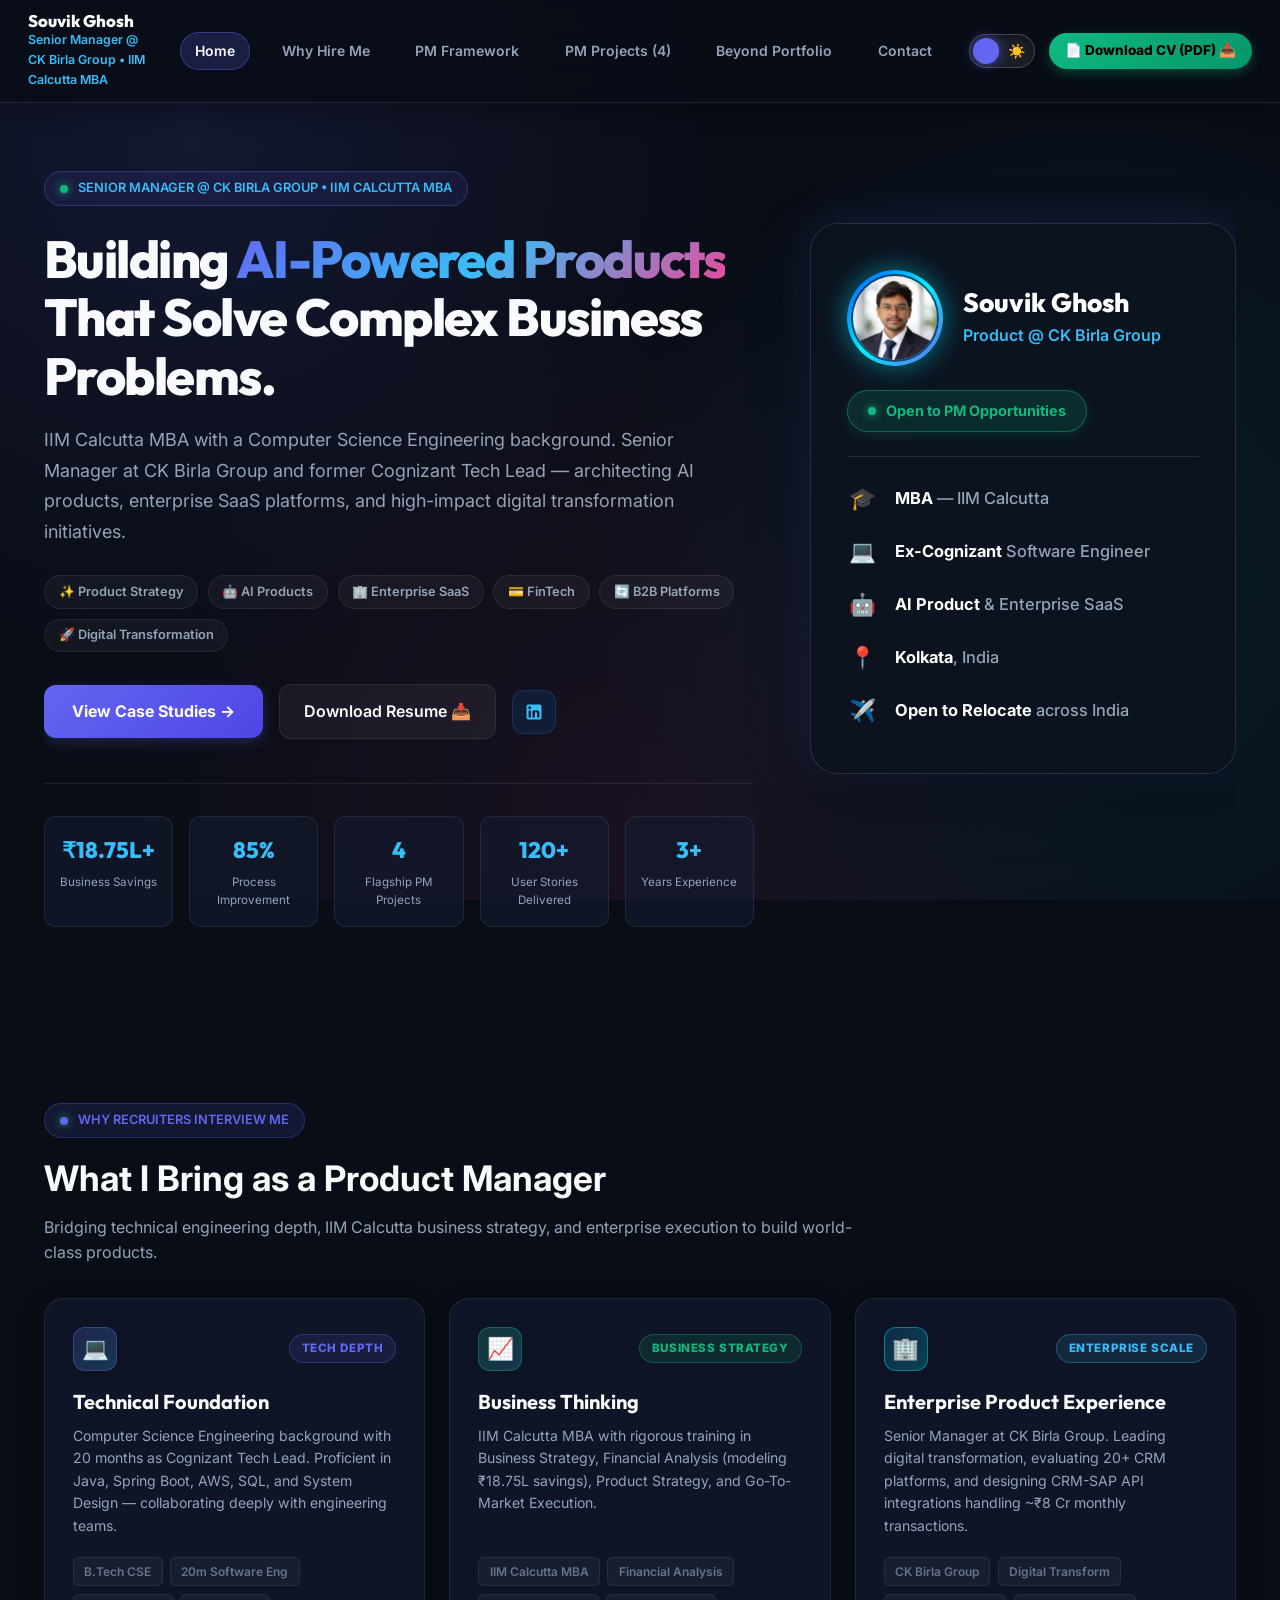
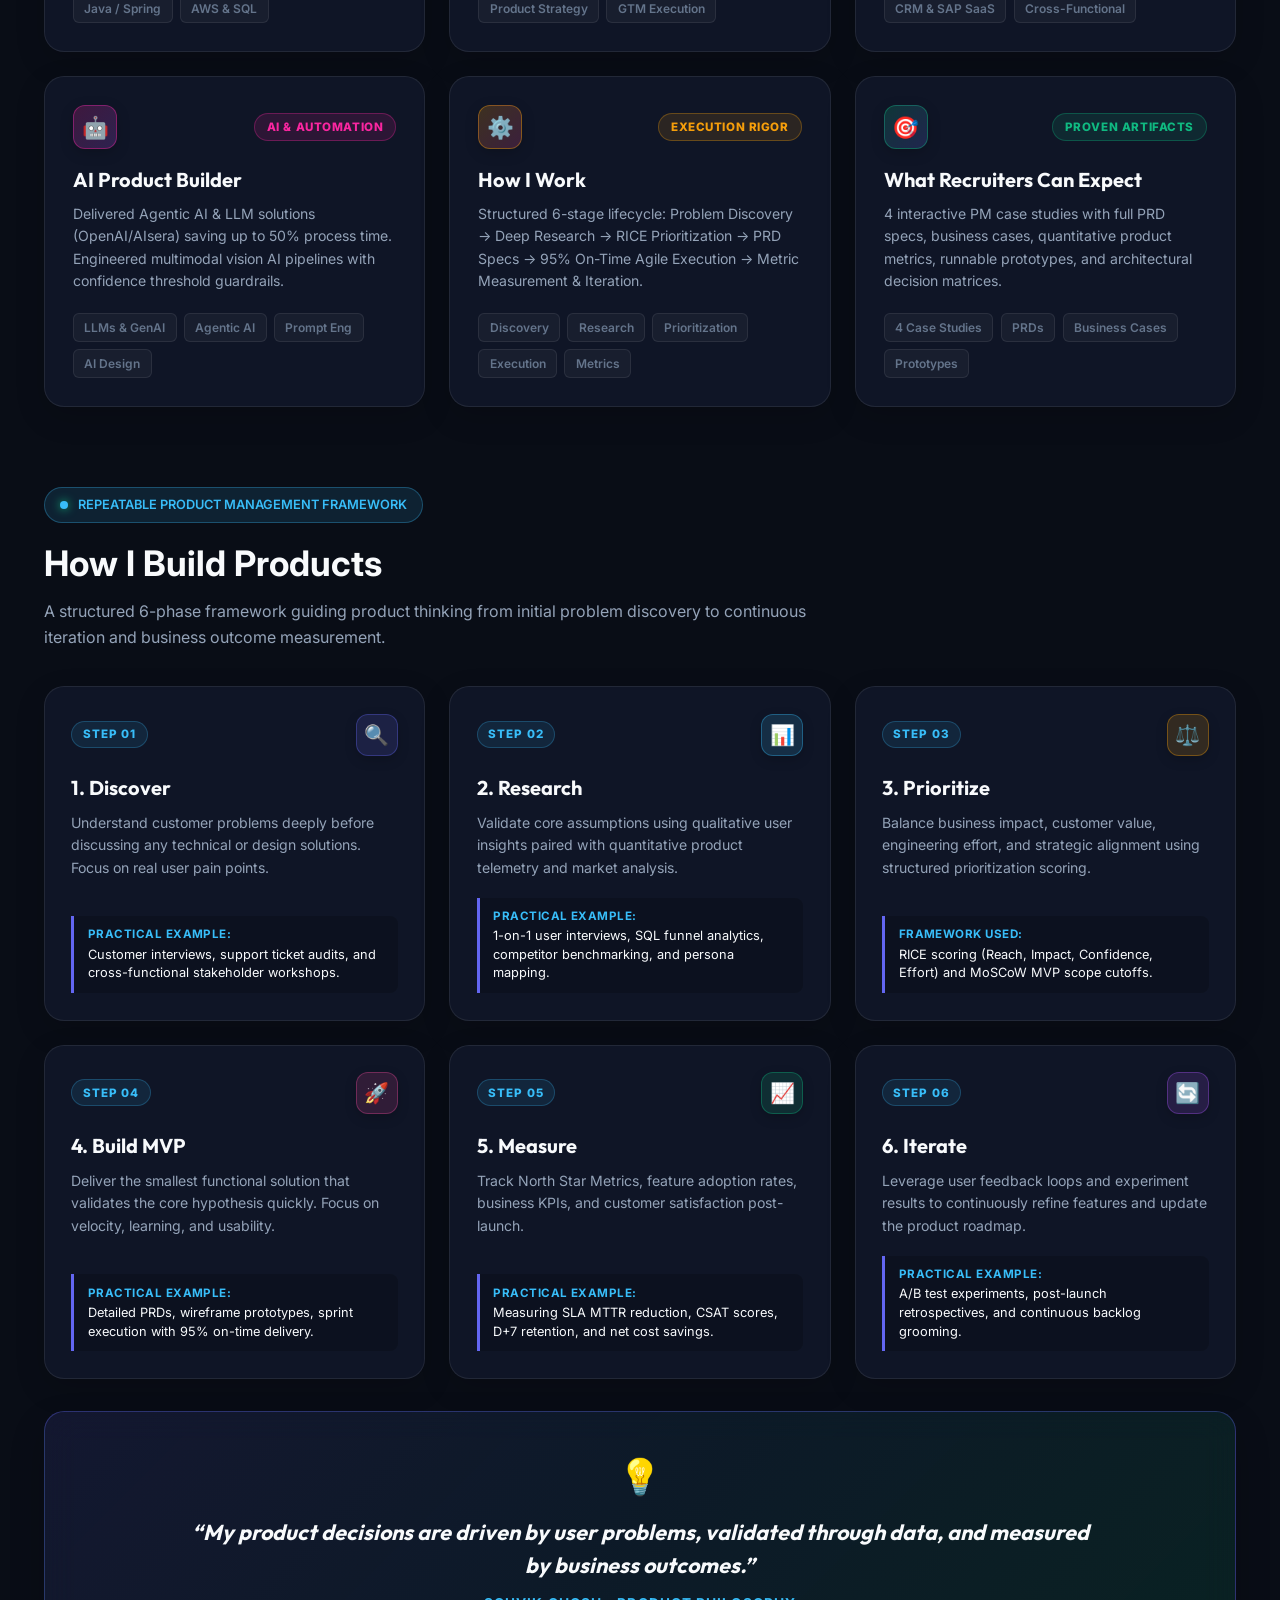
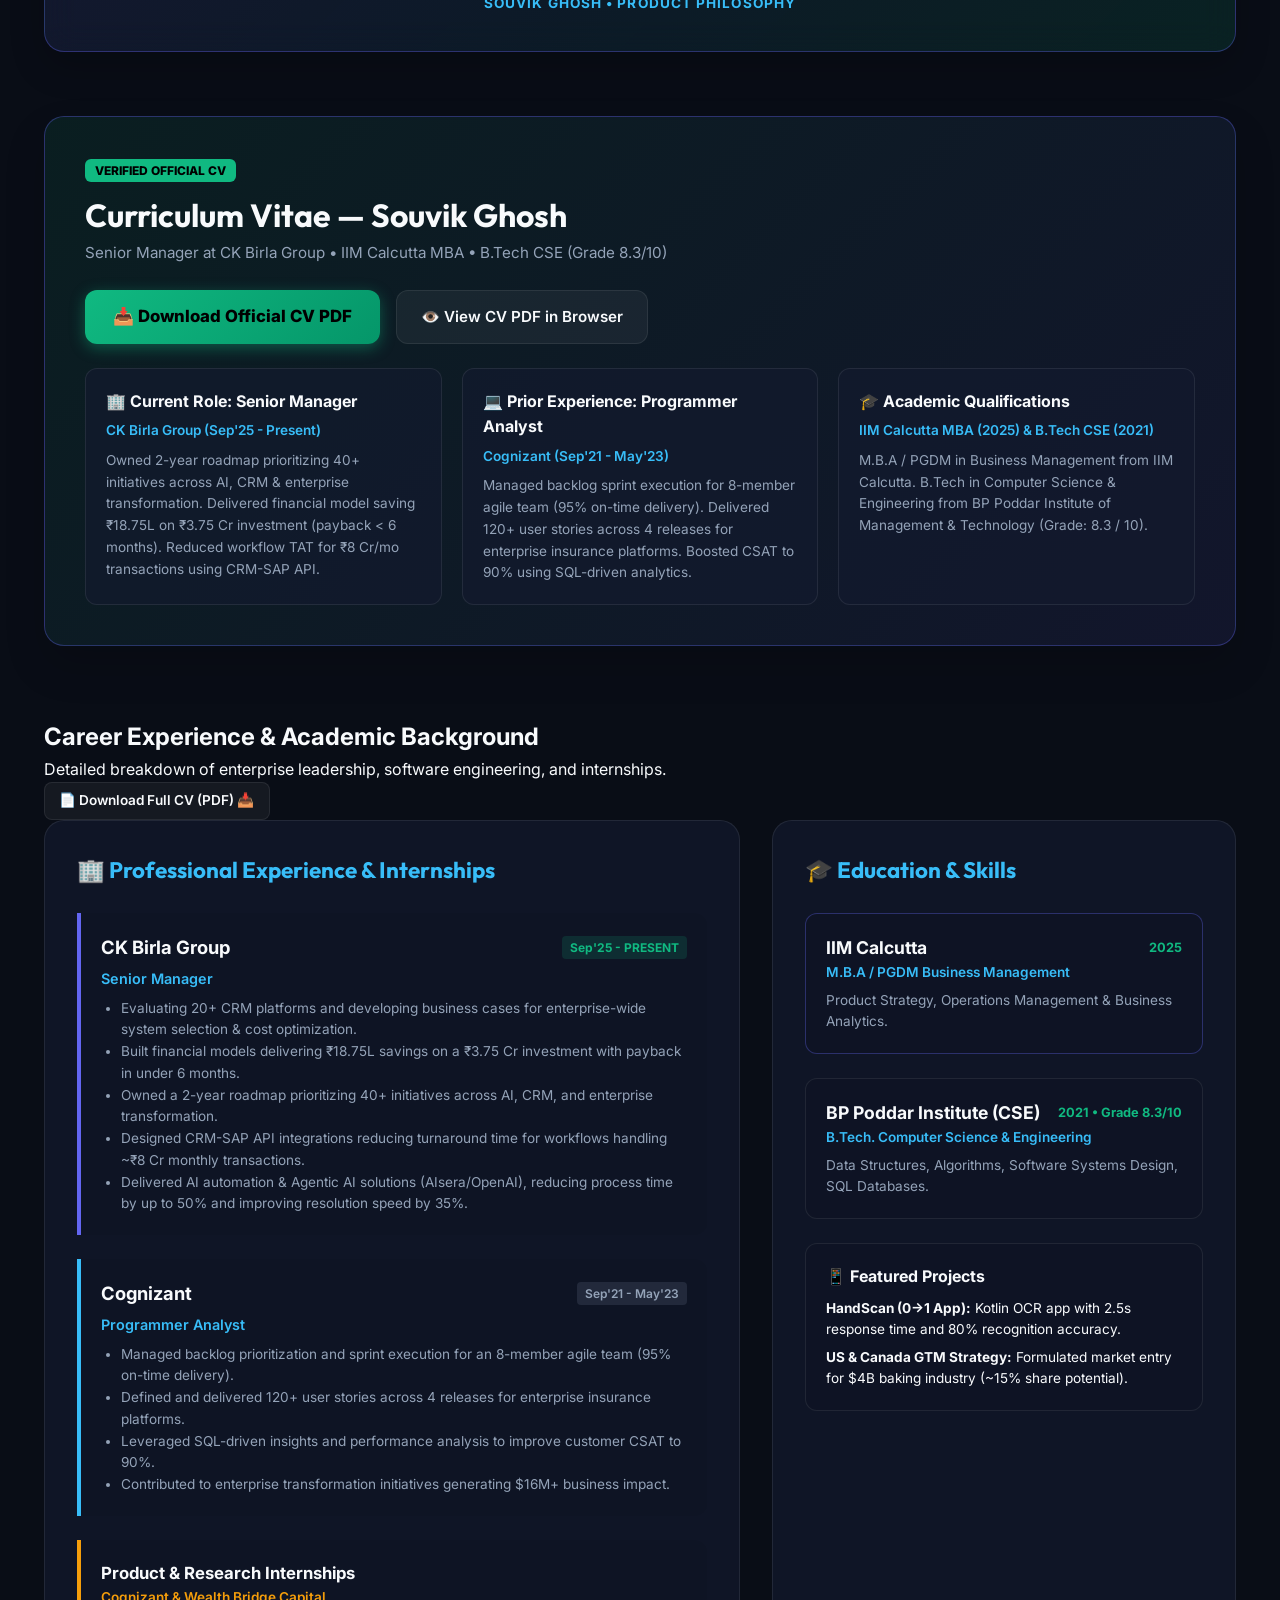
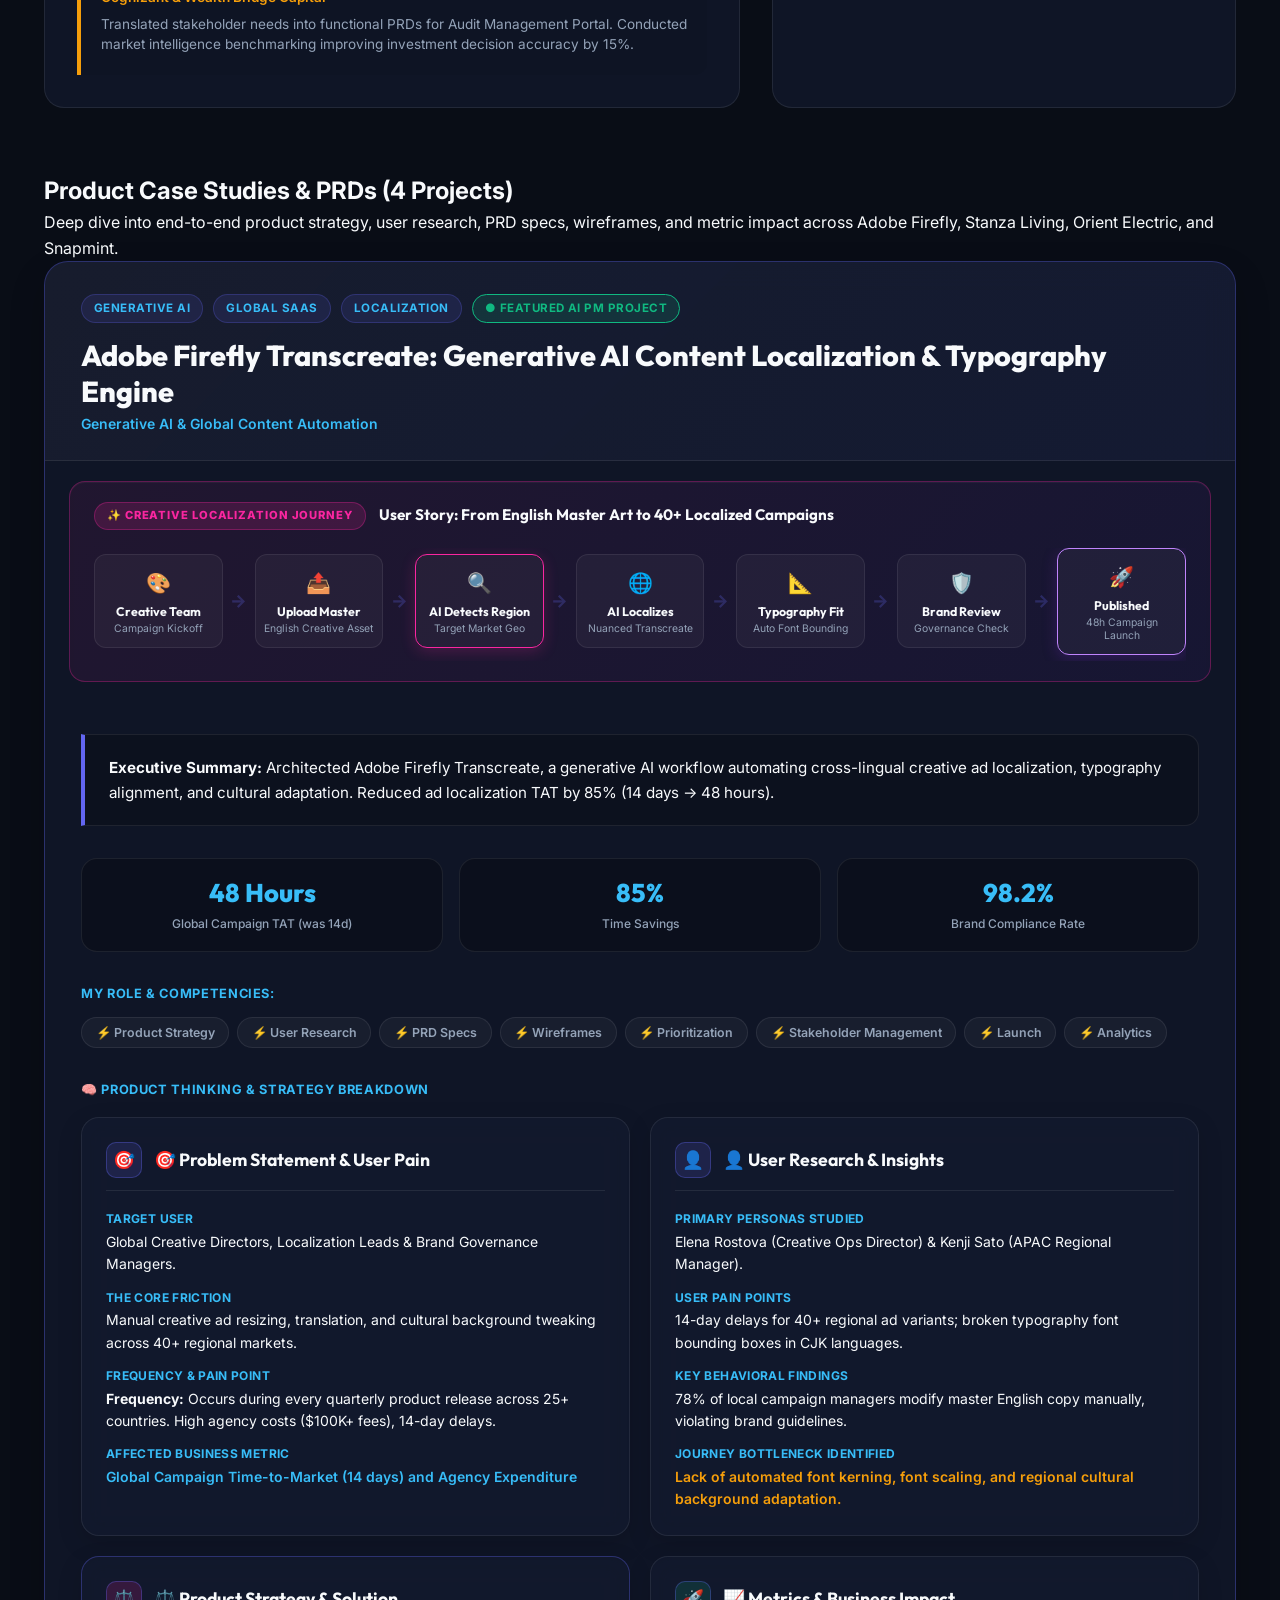
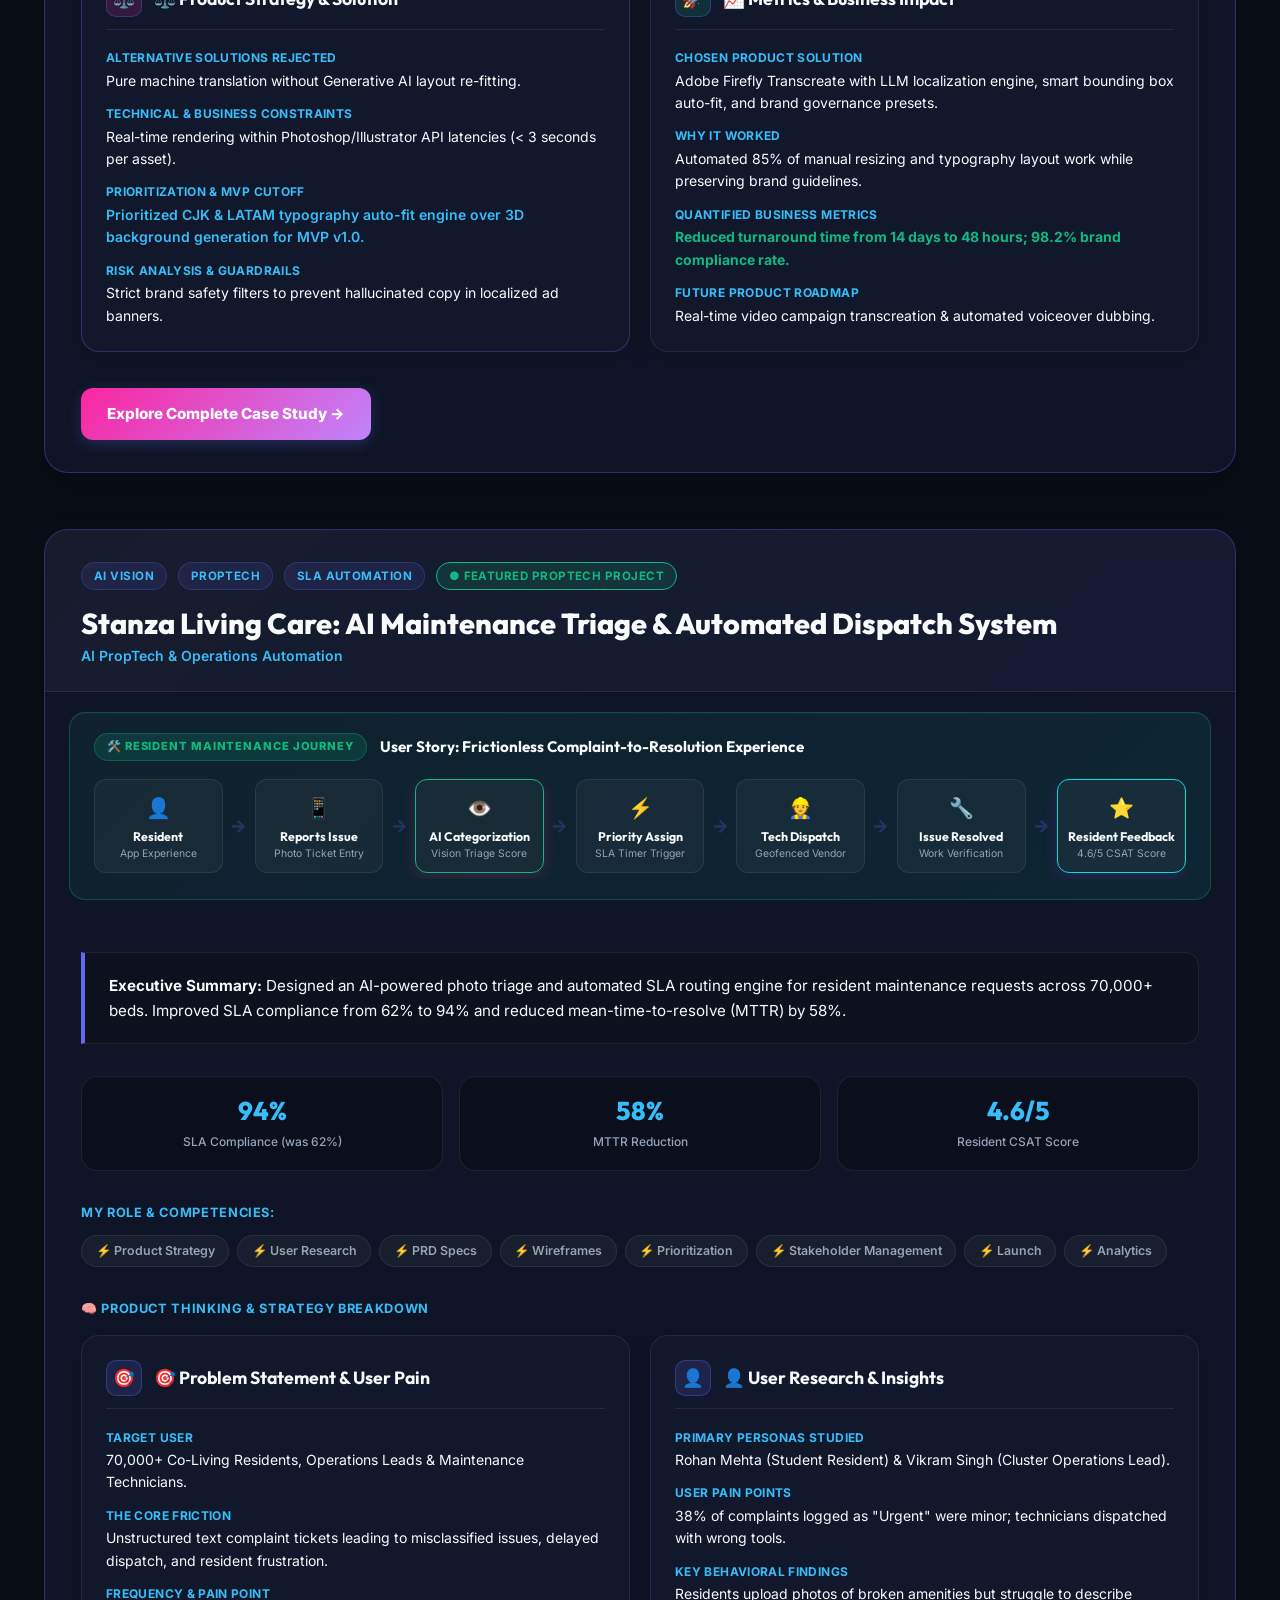
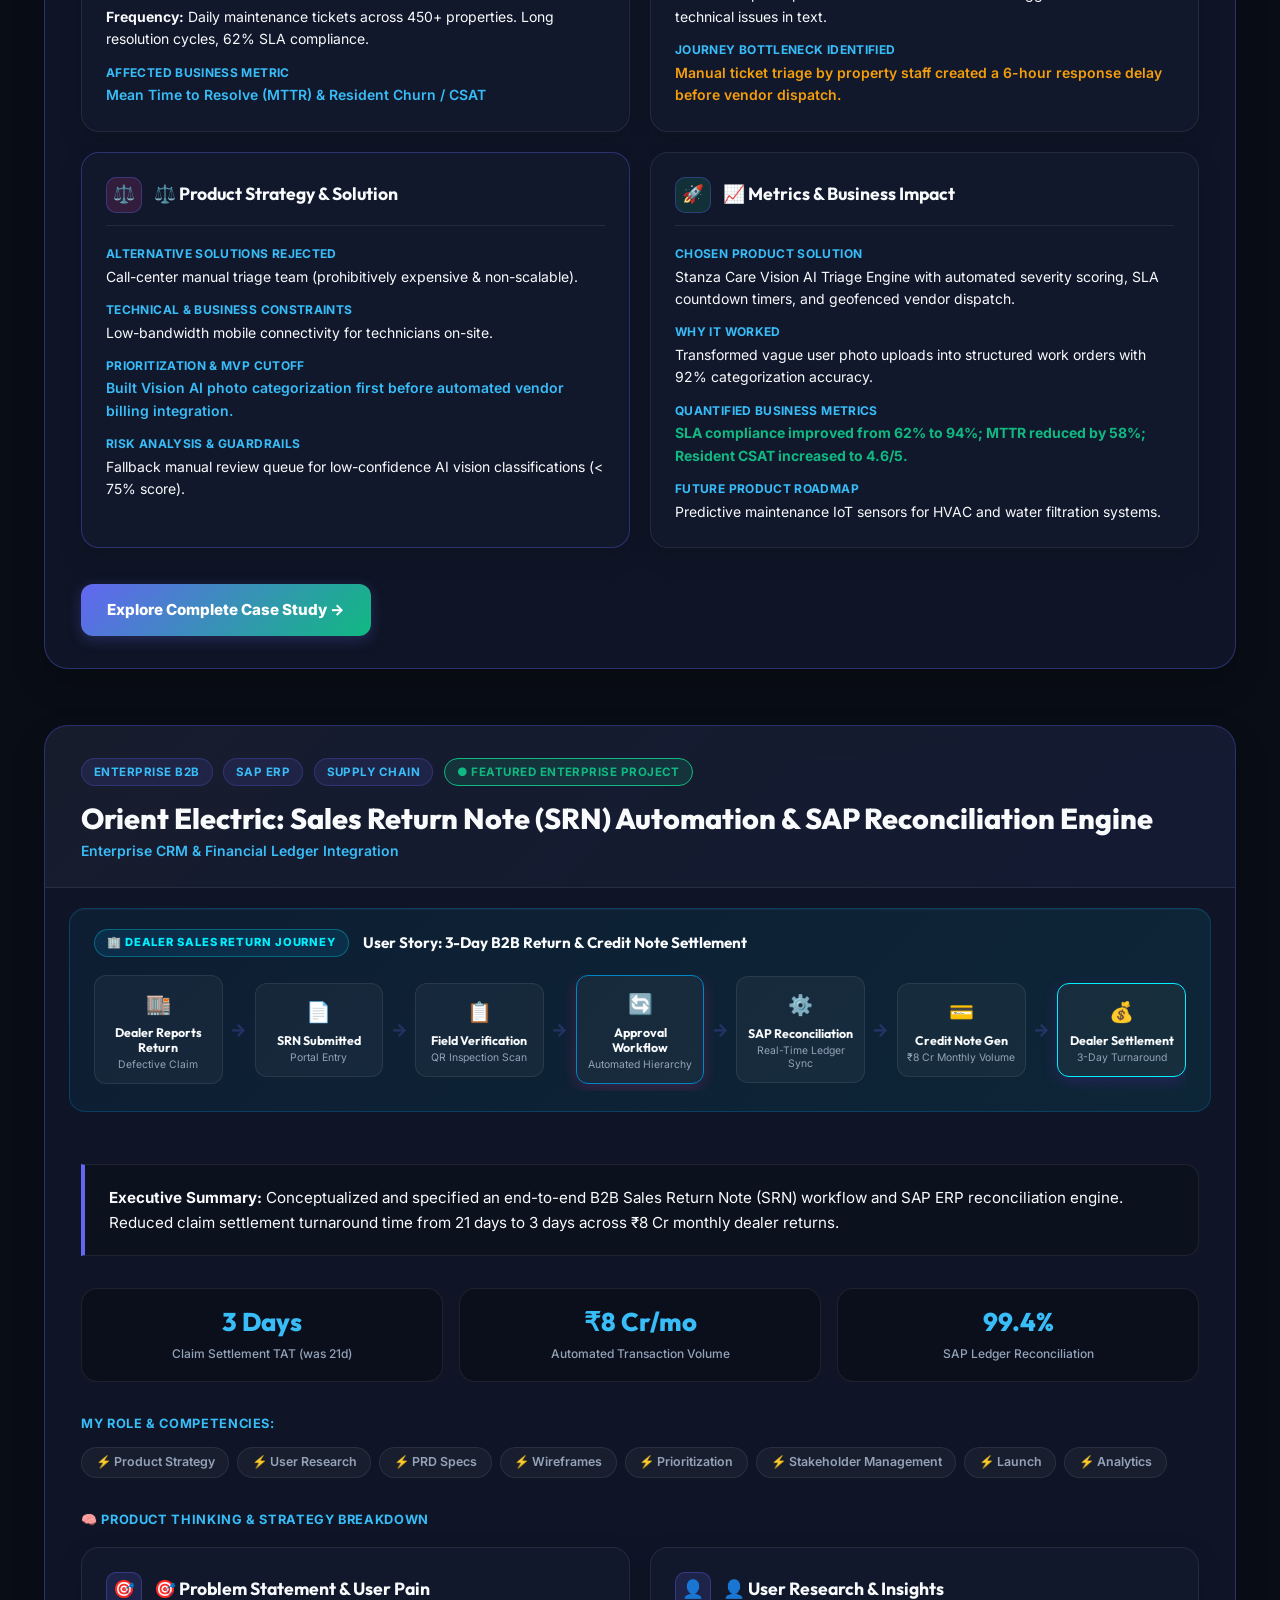
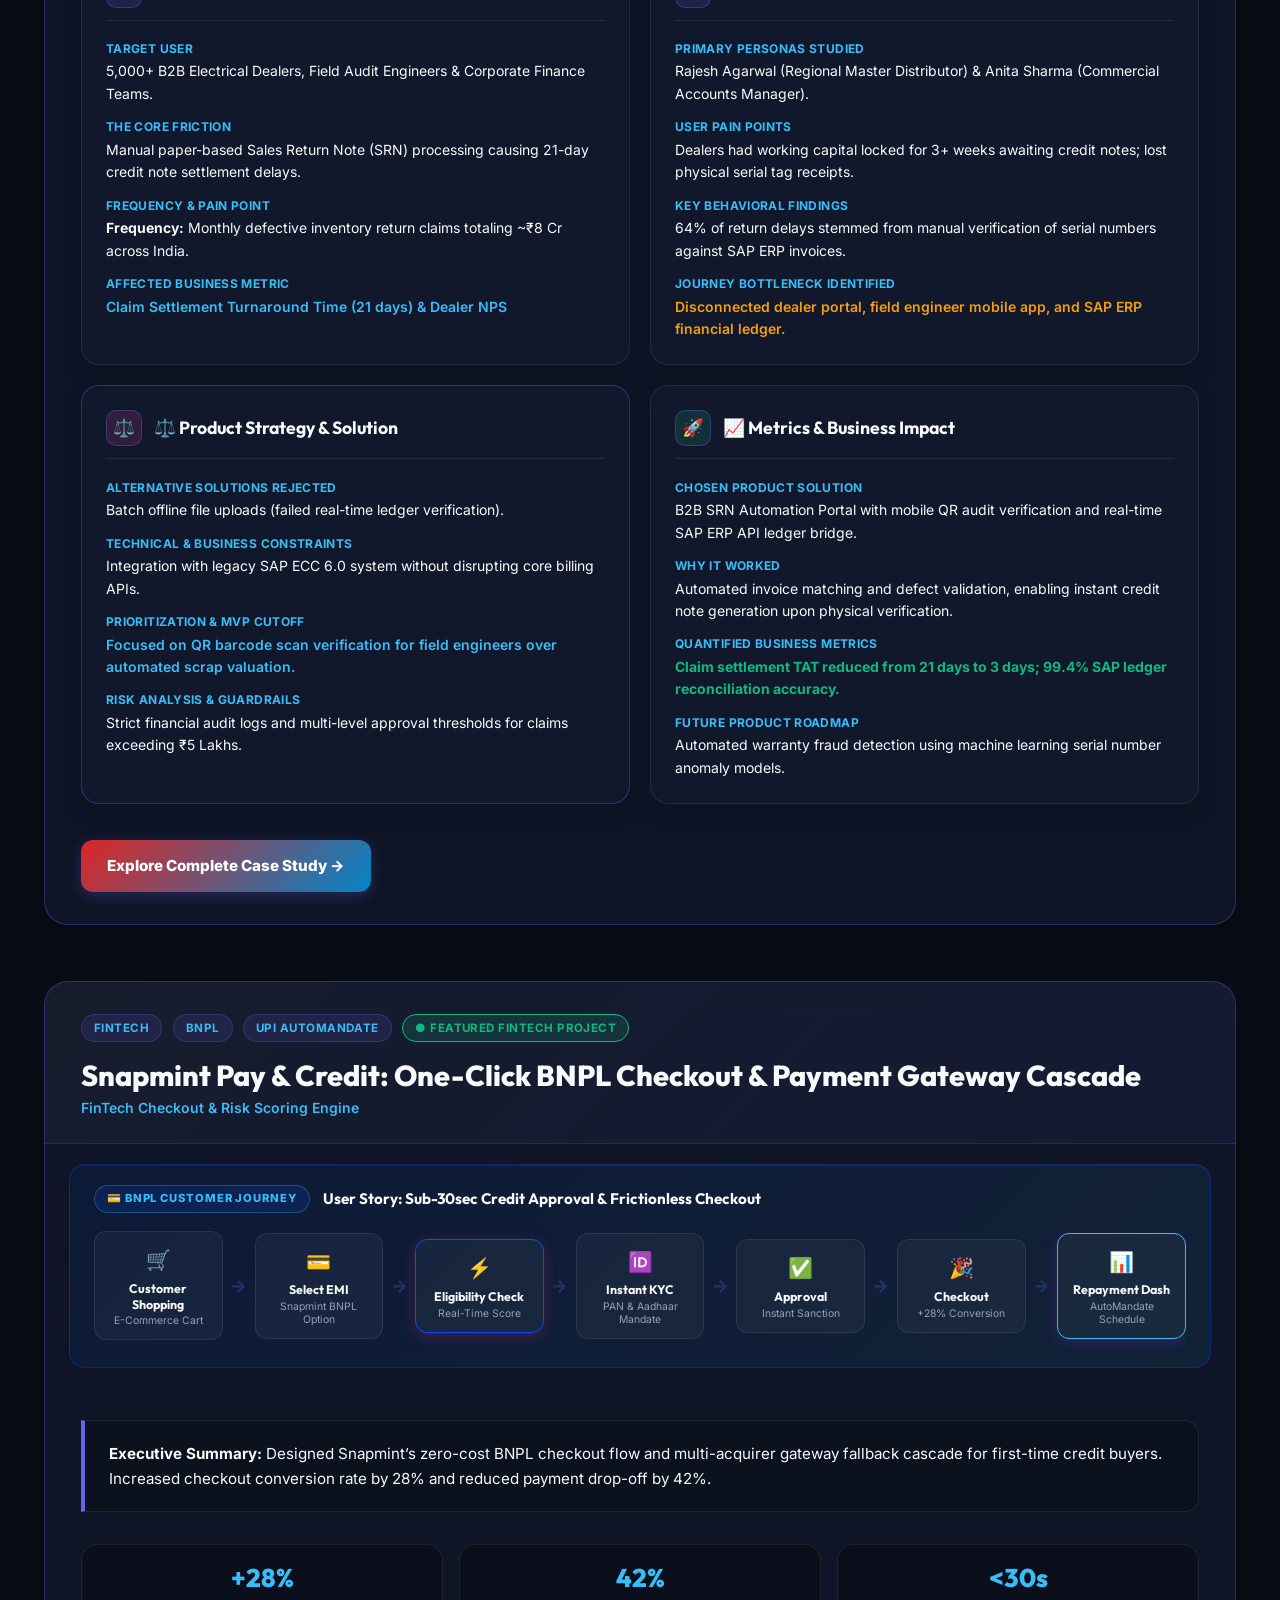
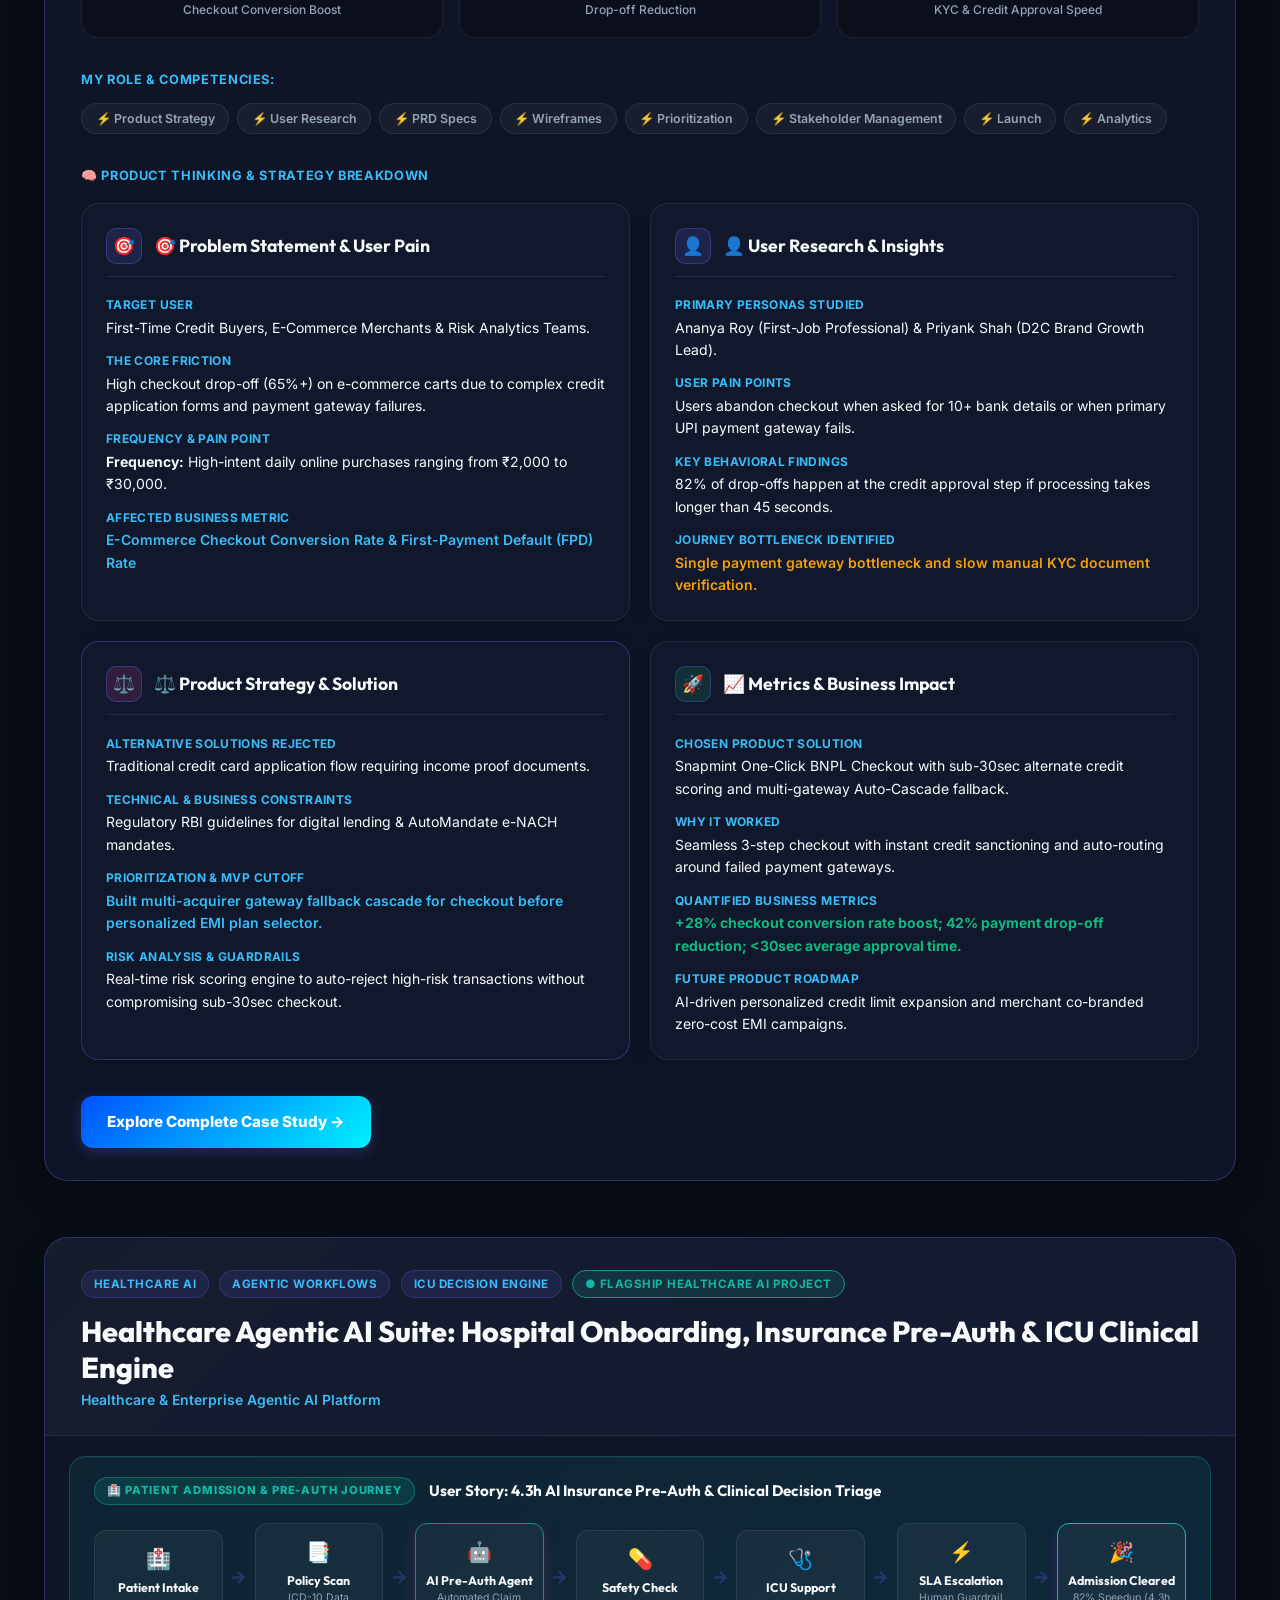
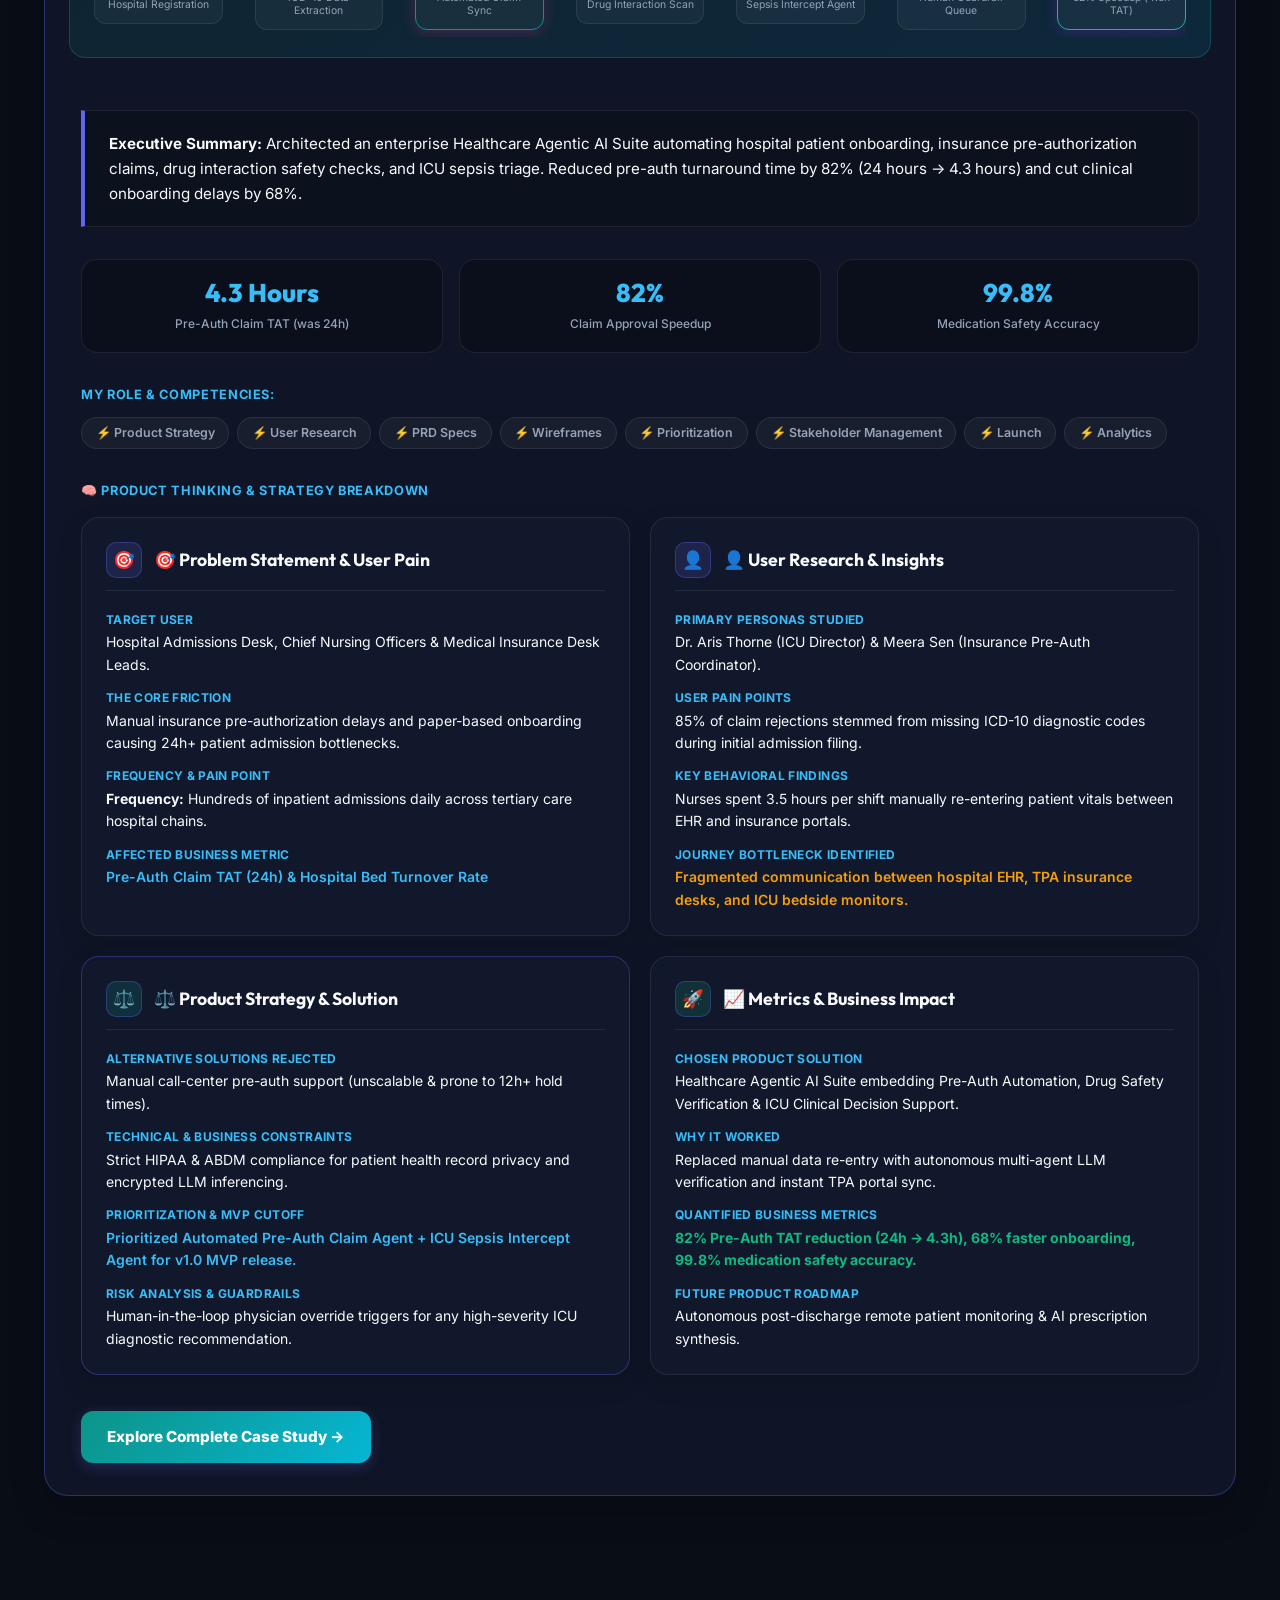
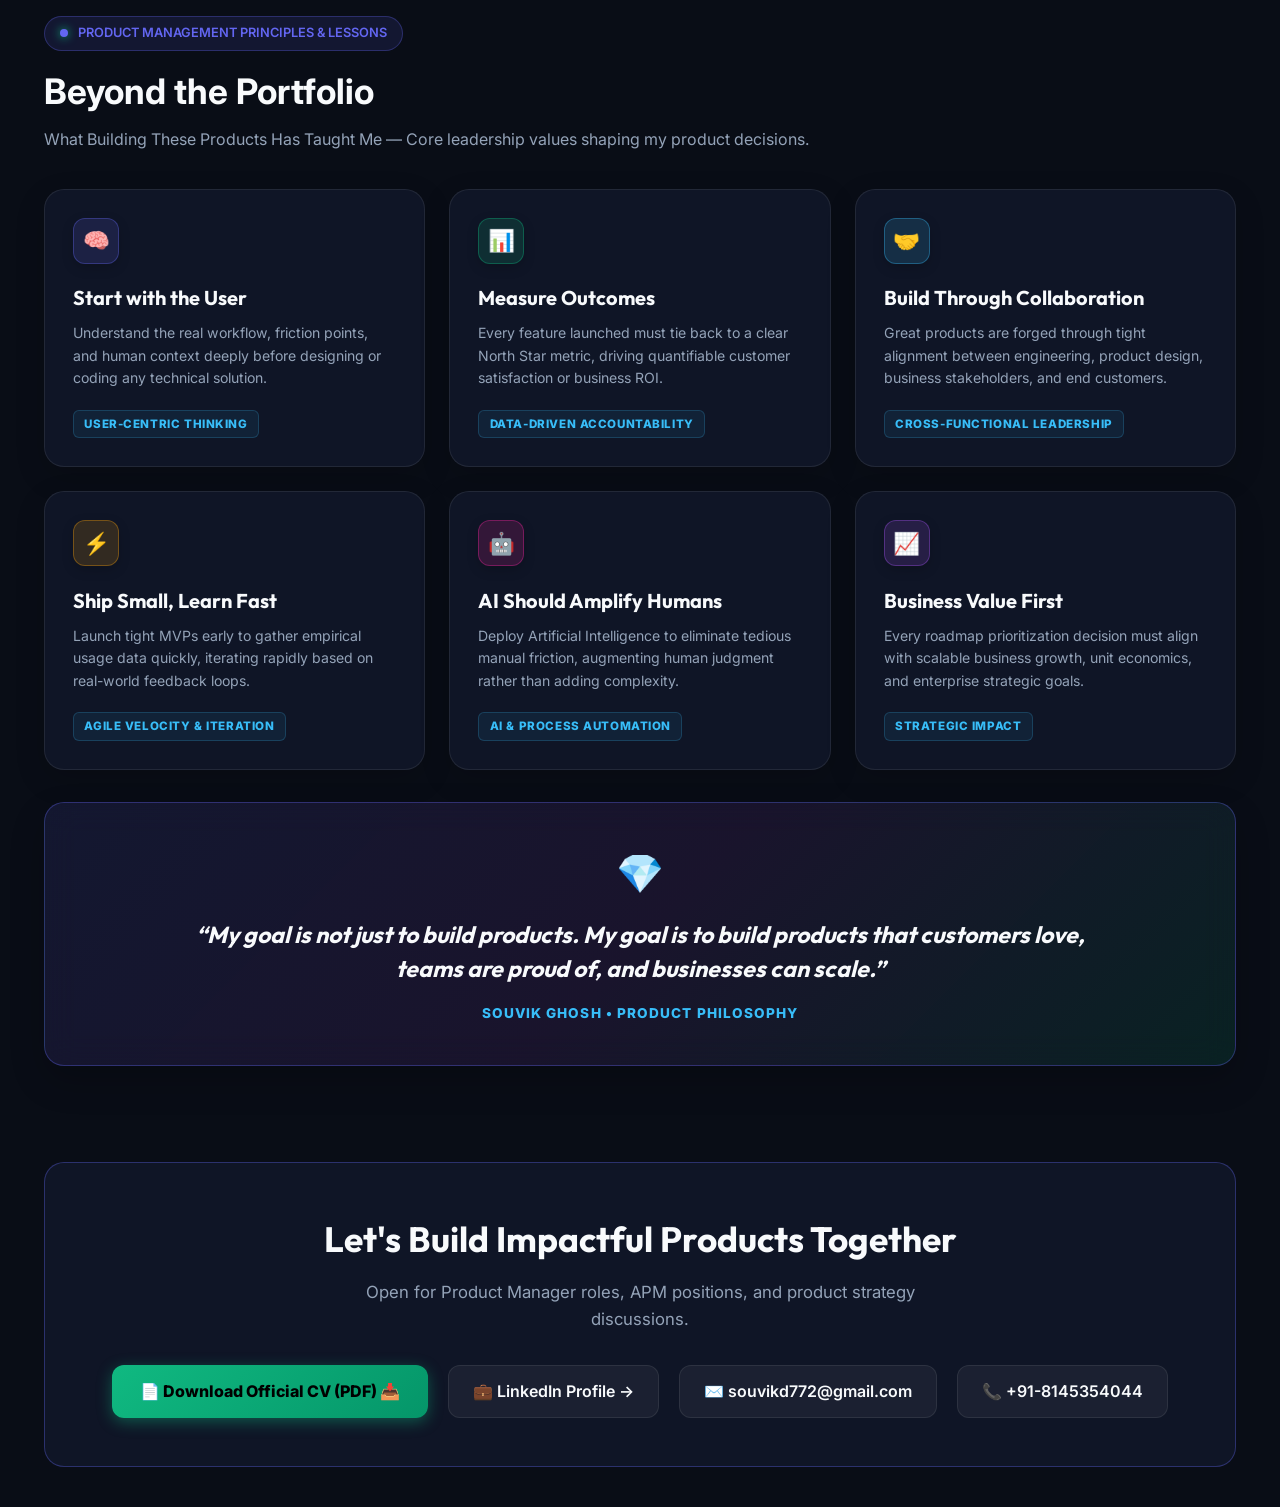
==== commit bf3d9864: "Updated hospital project" ====
--- a/index.html
+++ b/index.html
@@ -10,53 +10,42 @@
 </head>
 <body>
 
-  <!-- Floating Theme Switcher Pill -->
-  <button id="floatingThemePill" class="theme-floating-pill" aria-label="Toggle Dark/Light Mode">
-    🌙 Dark
-  </button>
-
-  <!-- World-Class Full-Width Translucent Floating Top Navigation Bar (Fixed at Top - Matches User Screenshot) -->
+  <!-- Full-Width Translucent Floating Top Navigation Header -->
   <header id="fullTopHeader" class="full-top-header">
     <div class="header-full-container">
-      
-      <!-- Left: Logo & Executive Title -->
-      <a href="#hero" class="logo-group">
-        <div class="logo-badge">SG</div>
-        <div class="logo-text">
-          <span class="logo-name user-name">Souvik Ghosh</span>
-          <span class="logo-tag user-role">Senior Manager @ CK Birla Group &bull; IIM Calcutta MBA</span>
-        </div>
-      </a>
-
-      <!-- Middle: Elegant Navigation Links -->
+      <div style="display: flex; align-items: center;">
+        <div>
+          <div style="font-weight: 800; font-size: 1.05rem; color: #ffffff; line-height: 1.1; font-family: var(--font-heading);">Souvik Ghosh</div>
+          <div style="font-size: 0.775rem; color: #38bdf8; font-weight: 600;">Senior Manager @ CK Birla Group &bull; IIM Calcutta MBA</div>
+        </div>
+      </div>
+
       <nav class="header-nav-links">
         <a href="#hero" class="nav-link-item active">Home</a>
         <a href="#why-hire-me" class="nav-link-item">Why Hire Me</a>
-        <a href="#how-i-build-products" class="nav-link-item">PM Framework</a>
+        <a href="#framework" class="nav-link-item">PM Framework</a>
         <a href="#case-studies" class="nav-link-item">PM Projects (4)</a>
         <a href="#beyond-portfolio" class="nav-link-item">Beyond Portfolio</a>
         <a href="#contact" class="nav-link-item">Contact</a>
       </nav>
 
-      <!-- Right: Dark Mode Toggle & Download CV PDF -->
       <div class="header-actions">
-        <!-- Theme Slider Switch -->
-        <button class="theme-slider-pill" id="themeSliderToggle" aria-label="Toggle Dark or Light Mode">
-          <span class="theme-slider-track">
-            <span class="theme-icon moon-icon">🌙</span>
-            <span class="theme-icon sun-icon">☀️</span>
-            <span class="theme-slider-thumb"></span>
+        <!-- Custom Theme Pill Switch (Matching User Reference Image) -->
+        <button id="topHeaderThemeToggle" onclick="toggleTheme()" class="custom-theme-switch" aria-label="Toggle Dark/Light Mode">
+          <span class="switch-track">
+            <span class="icon-moon">🌙</span>
+            <span class="icon-sun">☀️</span>
+            <span class="switch-thumb"></span>
           </span>
         </button>
-
-        <!-- Download CV PDF Button -->
-        <a href="CV_souvik_P.pdf" download="CV_souvik_P.pdf" target="_blank" class="btn btn-primary btn-sm header-cv-btn">
+        <a href="CV_souvik_P.pdf" download="CV_souvik_P.pdf" target="_blank" class="header-cv-btn">
           📄 Download CV (PDF) 📥
         </a>
       </div>
-
     </div>
   </header>
+
+
 
   <!-- Main Content Container -->
   <main class="container">
@@ -128,27 +117,27 @@
         </div>
       </div>
 
-      <!-- Right Side Recruiter Snapshot Profile Card (Exact Match for User Screenshot) -->
-      <div class="hero-visual-wrapper animate-fade-up delay-3">
+      <!-- Right Side Glowing Profile Visual Container -->
+      
+      <!-- Right Side Executive Apple Profile Visual Card -->
+      <div class="hero-visual-wrapper animate-fade-up delay-3" style="margin-top: 3.25rem;">
         <div class="apple-profile-card">
           
-          <!-- Headshot & Core Info -->
-          <div class="profile-card-header">
+          <div style="display: flex; align-items: center; gap: 1.25rem; margin-bottom: 1.5rem;">
             <div class="headshot-glow-frame">
-              <img src="images/souvik_headshot.jpg" alt="Souvik Ghosh - Product Manager Headshot" class="profile-headshot-img">
-            </div>
-            <div class="profile-card-titles">
+              <img src="images/souvik_headshot.jpg" alt="Souvik Ghosh Headshot" class="profile-headshot-img">
+            </div>
+            <div>
               <h3 class="profile-card-name">Souvik Ghosh</h3>
               <p class="profile-card-role">Product @ CK Birla Group</p>
             </div>
           </div>
 
-          <!-- Professional Status Badge -->
-          <div class="status-badge-wrapper">
-            <span class="status-badge-green">
+          <div style="margin-bottom: 1.5rem;">
+            <div class="status-badge-green">
               <span class="status-dot-pulse"></span>
-              Open to PM Opportunities
-            </span>
+              <span>Open to PM Opportunities</span>
+            </div>
           </div>
 
           <div class="profile-card-divider"></div>
@@ -179,6 +168,7 @@
 
         </div>
       </div>
+
     </section>
 
     <!-- Why Hire Me / What I Bring as a Product Manager Section -->
@@ -680,121 +670,122 @@
               </div>
             </div>
 
+            
+            <!-- 2x2 PRODUCT THINKING & STRATEGY GRID -->
+            <div class="pm-thinking-grid-section">
+              <div class="thinking-section-title">🧠 Product Thinking & Strategy Breakdown</div>
+              <div class="pm-thinking-grid">
+                
+                <!-- Card 1: Problem Statement -->
+                <div class="thinking-card">
+                  <div class="thinking-card-header">
+                    <div class="thinking-card-icon">🎯</div>
+                    <div class="thinking-card-title">🎯 Problem Statement & User Pain</div>
+                  </div>
+                  <div class="thinking-card-body">
+                    <div class="thinking-field">
+                      <span class="thinking-field-label">Target User</span>
+                      <span class="thinking-field-content">Global Creative Directors, Localization Leads & Brand Governance Managers.</span>
+                    </div>
+                    <div class="thinking-field">
+                      <span class="thinking-field-label">The Core Friction</span>
+                      <span class="thinking-field-content">Manual creative ad resizing, translation, and cultural background tweaking across 40+ regional markets.</span>
+                    </div>
+                    <div class="thinking-field">
+                      <span class="thinking-field-label">Frequency & Pain Point</span>
+                      <span class="thinking-field-content"><strong>Frequency:</strong> Occurs during every quarterly product release across 25+ countries. High agency costs ($100K+ fees), 14-day delays.</span>
+                    </div>
+                    <div class="thinking-field">
+                      <span class="thinking-field-label">Affected Business Metric</span>
+                      <span class="thinking-field-content" style="color:var(--secondary); font-weight:600;">Global Campaign Time-to-Market (14 days) and Agency Expenditure</span>
+                    </div>
+                  </div>
+                </div>
+
+                <!-- Card 2: User Research & Insights -->
+                <div class="thinking-card">
+                  <div class="thinking-card-header">
+                    <div class="thinking-card-icon">👤</div>
+                    <div class="thinking-card-title">👤 User Research & Insights</div>
+                  </div>
+                  <div class="thinking-card-body">
+                    <div class="thinking-field">
+                      <span class="thinking-field-label">Primary Personas Studied</span>
+                      <span class="thinking-field-content">Elena Rostova (Creative Ops Director) & Kenji Sato (APAC Regional Manager).</span>
+                    </div>
+                    <div class="thinking-field">
+                      <span class="thinking-field-label">User Pain Points</span>
+                      <span class="thinking-field-content">14-day delays for 40+ regional ad variants; broken typography font bounding boxes in CJK languages.</span>
+                    </div>
+                    <div class="thinking-field">
+                      <span class="thinking-field-label">Key Behavioral Findings</span>
+                      <span class="thinking-field-content">78% of local campaign managers modify master English copy manually, violating brand guidelines.</span>
+                    </div>
+                    <div class="thinking-field">
+                      <span class="thinking-field-label">Journey Bottleneck Identified</span>
+                      <span class="thinking-field-content" style="color:var(--warning); font-weight:600;">Lack of automated font kerning, font scaling, and regional cultural background adaptation.</span>
+                    </div>
+                  </div>
+                </div>
+
+                <!-- Card 3: Product Decisions & Trade-offs -->
+                <div class="thinking-card" style="border-color:var(--border-highlight);">
+                  <div class="thinking-card-header">
+                    <div class="thinking-card-icon" style="background:rgba(250,38,160,0.15); color:var(--firefly-pink);">⚖️</div>
+                    <div class="thinking-card-title" style="color:var(--text-main);">⚖️ Product Strategy & Solution</div>
+                  </div>
+                  <div class="thinking-card-body">
+                    <div class="thinking-field">
+                      <span class="thinking-field-label">Alternative Solutions Rejected</span>
+                      <span class="thinking-field-content">Pure machine translation without Generative AI layout re-fitting.</span>
+                    </div>
+                    <div class="thinking-field">
+                      <span class="thinking-field-label">Technical & Business Constraints</span>
+                      <span class="thinking-field-content">Real-time rendering within Photoshop/Illustrator API latencies (&lt; 3 seconds per asset).</span>
+                    </div>
+                    <div class="thinking-field">
+                      <span class="thinking-field-label">Prioritization & MVP Cutoff</span>
+                      <span class="thinking-field-content" style="color:var(--secondary); font-weight:600;">Prioritized CJK & LATAM typography auto-fit engine over 3D background generation for MVP v1.0.</span>
+                    </div>
+                    <div class="thinking-field">
+                      <span class="thinking-field-label">Risk Analysis & Guardrails</span>
+                      <span class="thinking-field-content">Strict brand safety filters to prevent hallucinated copy in localized ad banners.</span>
+                    </div>
+                  </div>
+                </div>
+
+                <!-- Card 4: Final Solution & Impact -->
+                <div class="thinking-card">
+                  <div class="thinking-card-header">
+                    <div class="thinking-card-icon" style="background:rgba(16,185,129,0.15); color:var(--success);">🚀</div>
+                    <div class="thinking-card-title">📈 Metrics & Business Impact</div>
+                  </div>
+                  <div class="thinking-card-body">
+                    <div class="thinking-field">
+                      <span class="thinking-field-label">Chosen Product Solution</span>
+                      <span class="thinking-field-content">Adobe Firefly Transcreate with LLM localization engine, smart bounding box auto-fit, and brand governance presets.</span>
+                    </div>
+                    <div class="thinking-field">
+                      <span class="thinking-field-label">Why It Worked</span>
+                      <span class="thinking-field-content">Automated 85% of manual resizing and typography layout work while preserving brand guidelines.</span>
+                    </div>
+                    <div class="thinking-field">
+                      <span class="thinking-field-label">Quantified Business Metrics</span>
+                      <span class="thinking-field-content" style="color:var(--success); font-weight:700;">Reduced turnaround time from 14 days to 48 hours; 98.2% brand compliance rate.</span>
+                    </div>
+                    <div class="thinking-field">
+                      <span class="thinking-field-label">Future Product Roadmap</span>
+                      <span class="thinking-field-content">Real-time video campaign transcreation & automated voiceover dubbing.</span>
+                    </div>
+                  </div>
+                </div>
+
+              </div>
+            </div>
+
+
             <div class="pm-card-actions">
-              
-          <!-- 2x2 PRODUCT THINKING & STRATEGY GRID -->
-          <div class="pm-thinking-grid-section">
-            <div class="thinking-section-title">🧠 Product Thinking & Strategy Breakdown</div>
-            <div class="pm-thinking-grid">
-              
-              <!-- Card 1: Problem Statement -->
-              <div class="thinking-card">
-                <div class="thinking-card-header">
-                  <div class="thinking-card-icon">🎯</div>
-                  <div class="thinking-card-title">🎯 Problem Statement & User Pain</div>
-                </div>
-                <div class="thinking-card-body">
-                  <div class="thinking-field">
-                    <span class="thinking-field-label">Target User</span>
-                    <span class="thinking-field-content">Global Creative Directors, Localization Leads & Brand Governance Managers.</span>
-                  </div>
-                  <div class="thinking-field">
-                    <span class="thinking-field-label">The Core Friction</span>
-                    <span class="thinking-field-content">Manual creative ad resizing, translation, and cultural background tweaking across 40+ regional markets.</span>
-                  </div>
-                  <div class="thinking-field">
-                    <span class="thinking-field-label">Frequency & Pain Point</span>
-                    <span class="thinking-field-content"><strong>Frequency:</strong> Occurs during every quarterly product release across 25+ countries. High agency costs ($100K+ fees), 14-day delays.</span>
-                  </div>
-                  <div class="thinking-field">
-                    <span class="thinking-field-label">Affected Business Metric</span>
-                    <span class="thinking-field-content" style="color:var(--secondary); font-weight:600;">Global Campaign Time-to-Market (14 days) and Agency Expenditure</span>
-                  </div>
-                </div>
-              </div>
-
-              <!-- Card 2: User Research & Insights -->
-              <div class="thinking-card">
-                <div class="thinking-card-header">
-                  <div class="thinking-card-icon">👤</div>
-                  <div class="thinking-card-title">👤 User Research & Insights</div>
-                </div>
-                <div class="thinking-card-body">
-                  <div class="thinking-field">
-                    <span class="thinking-field-label">Primary Personas Studied</span>
-                    <span class="thinking-field-content">Elena Rostova (Creative Ops Director) & Kenji Sato (APAC Regional Manager).</span>
-                  </div>
-                  <div class="thinking-field">
-                    <span class="thinking-field-label">User Pain Points</span>
-                    <span class="thinking-field-content">14-day delays for 40+ regional ad variants; broken typography font bounding boxes in CJK languages.</span>
-                  </div>
-                  <div class="thinking-field">
-                    <span class="thinking-field-label">Key Behavioral Findings</span>
-                    <span class="thinking-field-content">78% of local campaign managers modify master English copy manually, violating brand guidelines.</span>
-                  </div>
-                  <div class="thinking-field">
-                    <span class="thinking-field-label">Journey Bottleneck Identified</span>
-                    <span class="thinking-field-content" style="color:var(--warning); font-weight:600;">Lack of automated font kerning, font scaling, and regional cultural background adaptation.</span>
-                  </div>
-                </div>
-              </div>
-
-              <!-- Card 3: Product Decisions & Trade-offs -->
-              <div class="thinking-card" style="border-color:var(--border-highlight);">
-                <div class="thinking-card-header">
-                  <div class="thinking-card-icon" style="background:rgba(236,72,153,0.15); color:var(--accent);">⚖️</div>
-                  <div class="thinking-card-title" style="color:var(--text-main);">⚖️ Product Strategy & Solution</div>
-                </div>
-                <div class="thinking-card-body">
-                  <div class="thinking-field">
-                    <span class="thinking-field-label">Alternative Solutions Rejected</span>
-                    <span class="thinking-field-content">Pure machine translation without Generative AI layout re-fitting.</span>
-                  </div>
-                  <div class="thinking-field">
-                    <span class="thinking-field-label">Technical & Business Constraints</span>
-                    <span class="thinking-field-content">Real-time rendering within Photoshop/Illustrator API latencies (&lt; 3 seconds per asset).</span>
-                  </div>
-                  <div class="thinking-field">
-                    <span class="thinking-field-label">Prioritization & MVP Cutoff</span>
-                    <span class="thinking-field-content" style="color:var(--secondary); font-weight:600;">Prioritized CJK & LATAM typography auto-fit engine over 3D background generation for MVP v1.0.</span>
-                  </div>
-                  <div class="thinking-field">
-                    <span class="thinking-field-label">Risk Analysis & Guardrails</span>
-                    <span class="thinking-field-content">Strict brand safety filters to prevent hallucinated copy in localized ad banners.</span>
-                  </div>
-                </div>
-              </div>
-
-              <!-- Card 4: Final Solution & Impact -->
-              <div class="thinking-card">
-                <div class="thinking-card-header">
-                  <div class="thinking-card-icon" style="background:rgba(16,185,129,0.15); color:var(--success);">🚀</div>
-                  <div class="thinking-card-title">📈 Metrics & Business Impact</div>
-                </div>
-                <div class="thinking-card-body">
-                  <div class="thinking-field">
-                    <span class="thinking-field-label">Chosen Product Solution</span>
-                    <span class="thinking-field-content">Adobe Firefly Transcreate with LLM localization engine, smart bounding box auto-fit, and brand governance presets.</span>
-                  </div>
-                  <div class="thinking-field">
-                    <span class="thinking-field-label">Why It Worked</span>
-                    <span class="thinking-field-content">Automated 85% of manual resizing and typography layout work while preserving brand guidelines.</span>
-                  </div>
-                  <div class="thinking-field">
-                    <span class="thinking-field-label">Quantified Business Metrics</span>
-                    <span class="thinking-field-content" style="color:var(--success); font-weight:700;">Reduced turnaround time from 14 days to 48 hours; 98.2% brand compliance rate.</span>
-                  </div>
-                  <div class="thinking-field">
-                    <span class="thinking-field-label">Future Product Roadmap</span>
-                    <span class="thinking-field-content">Real-time video campaign transcreation & automated voiceover dubbing.</span>
-                  </div>
-                </div>
-              </div>
-
-            </div>
-          </div>
-
-<a href="firefly.html" class="btn btn-primary" style="background:linear-gradient(135deg, #FA26A0, #c084fc); color:white; font-weight:800; padding:0.85rem 1.65rem; font-size:0.95rem; text-decoration:none;">
+              <a href="firefly.html" class="btn btn-primary" style="background:linear-gradient(135deg, #FA26A0, #c084fc); color:white; font-weight:800; padding:0.85rem 1.65rem; font-size:0.95rem; text-decoration:none;">
                 Explore Complete Case Study &rarr;
               </a>
             </div>
@@ -1350,6 +1341,190 @@
 
             <div class="pm-card-actions">
               <a href="snapmint.html" class="btn btn-primary" style="background:linear-gradient(135deg, #0052FF, #00F0FF); color:white; font-weight:800; padding:0.85rem 1.65rem; font-size:0.95rem; text-decoration:none;">
+                Explore Complete Case Study &rarr;
+              </a>
+            </div>
+          </div>
+        </div>
+
+
+        <!-- Project 5: Healthcare Agentic AI Suite (Hospital Onboarding & ICU Clinical Engine) -->
+        <div class="pm-case-card clickable-card" onclick="if(!event.target.closest('a')) window.location.href='hospital.html';" style="cursor:pointer; border-color:var(--border-highlight); margin-top:3.5rem;">
+          <div class="pm-card-banner">
+            <div>
+              <div class="pm-domain-tags">
+                <span class="domain-pill">Healthcare AI</span>
+                <span class="domain-pill">Agentic Workflows</span>
+                <span class="domain-pill">ICU Decision Engine</span>
+                <span class="domain-pill" style="background:rgba(13,148,136,0.18); color:#14B8A6; border-color:#0D9488;">● Flagship Healthcare AI Project</span>
+              </div>
+              <h3 class="pm-card-title">Healthcare Agentic AI Suite: Hospital Onboarding, Insurance Pre-Auth & ICU Clinical Engine</h3>
+              <p class="pm-card-subtitle">Healthcare & Enterprise Agentic AI Platform</p>
+            </div>
+          </div>
+
+          <!-- Product User Journey: Healthcare AI -->
+          <div class="project-hero-visual-card hero-visual-hospital" style="background: linear-gradient(135deg, rgba(13,148,136,0.12), rgba(6,182,212,0.12)); border-color: rgba(13,148,136,0.35);">
+            <div class="visual-card-header">
+              <span class="visual-header-badge" style="background:rgba(13,148,136,0.2); color:#14B8A6; border-color:rgba(20,184,166,0.4);">🏥 PATIENT ADMISSION & PRE-AUTH JOURNEY</span>
+              <span class="visual-header-title">User Story: 4.3h AI Insurance Pre-Auth & Clinical Decision Triage</span>
+            </div>
+            <div class="visual-workflow-nodes">
+              <div class="visual-node-box"><div class="visual-node-icon">🏥</div><div class="visual-node-label">Patient Intake</div><div class="visual-node-sub">Hospital Registration</div></div>
+              <div class="visual-flow-arrow">&rarr;</div>
+              <div class="visual-node-box"><div class="visual-node-icon">📑</div><div class="visual-node-label">Policy Scan</div><div class="visual-node-sub">ICD-10 Data Extraction</div></div>
+              <div class="visual-flow-arrow">&rarr;</div>
+              <div class="visual-node-box visual-node-active" style="border-color:#0D9488;"><div class="visual-node-icon">🤖</div><div class="visual-node-label">AI Pre-Auth Agent</div><div class="visual-node-sub">Automated Claim Sync</div></div>
+              <div class="visual-flow-arrow">&rarr;</div>
+              <div class="visual-node-box"><div class="visual-node-icon">💊</div><div class="visual-node-label">Safety Check</div><div class="visual-node-sub">Drug Interaction Scan</div></div>
+              <div class="visual-flow-arrow">&rarr;</div>
+              <div class="visual-node-box"><div class="visual-node-icon">🩺</div><div class="visual-node-label">ICU Support</div><div class="visual-node-sub">Sepsis Intercept Agent</div></div>
+              <div class="visual-flow-arrow">&rarr;</div>
+              <div class="visual-node-box"><div class="visual-node-icon">⚡</div><div class="visual-node-label">SLA Escalation</div><div class="visual-node-sub">Human Guardrail Queue</div></div>
+              <div class="visual-flow-arrow">&rarr;</div>
+              <div class="visual-node-box visual-node-highlight" style="border-color:#14B8A6;"><div class="visual-node-icon">🎉</div><div class="visual-node-label">Admission Cleared</div><div class="visual-node-sub">82% Speedup (4.3h TAT)</div></div>
+            </div>
+          </div>
+
+          <div class="pm-card-body">
+            <div class="pm-exec-summary">
+              <strong>Executive Summary:</strong> Architected an enterprise Healthcare Agentic AI Suite automating hospital patient onboarding, insurance pre-authorization claims, drug interaction safety checks, and ICU sepsis triage. Reduced pre-auth turnaround time by 82% (24 hours &rarr; 4.3 hours) and cut clinical onboarding delays by 68%.
+            </div>
+
+            <div class="pm-kpi-grid">
+              <div class="pm-kpi-card"><div class="pm-kpi-val">4.3 Hours</div><div class="pm-kpi-lbl">Pre-Auth Claim TAT (was 24h)</div></div>
+              <div class="pm-kpi-card"><div class="pm-kpi-val">82%</div><div class="pm-kpi-lbl">Claim Approval Speedup</div></div>
+              <div class="pm-kpi-card"><div class="pm-kpi-val">99.8%</div><div class="pm-kpi-lbl">Medication Safety Accuracy</div></div>
+            </div>
+
+            <div class="pm-role-bar">
+              <div class="pm-role-title">My Role & Competencies:</div>
+              <div class="pm-role-tags">
+                <span class="role-pill">⚡ Product Strategy</span>
+                <span class="role-pill">⚡ User Research</span>
+                <span class="role-pill">⚡ PRD Specs</span>
+                <span class="role-pill">⚡ Wireframes</span>
+                <span class="role-pill">⚡ Prioritization</span>
+                <span class="role-pill">⚡ Stakeholder Management</span>
+                <span class="role-pill">⚡ Launch</span>
+                <span class="role-pill">⚡ Analytics</span>
+              </div>
+            </div>
+
+            <!-- 2x2 PRODUCT THINKING & STRATEGY GRID -->
+            <div class="pm-thinking-grid-section">
+              <div class="thinking-section-title">🧠 Product Thinking & Strategy Breakdown</div>
+              <div class="pm-thinking-grid">
+                
+                <!-- Card 1: Problem Statement -->
+                <div class="thinking-card">
+                  <div class="thinking-card-header">
+                    <div class="thinking-card-icon">🎯</div>
+                    <div class="thinking-card-title">🎯 Problem Statement & User Pain</div>
+                  </div>
+                  <div class="thinking-card-body">
+                    <div class="thinking-field">
+                      <span class="thinking-field-label">Target User</span>
+                      <span class="thinking-field-content">Hospital Admissions Desk, Chief Nursing Officers & Medical Insurance Desk Leads.</span>
+                    </div>
+                    <div class="thinking-field">
+                      <span class="thinking-field-label">The Core Friction</span>
+                      <span class="thinking-field-content">Manual insurance pre-authorization delays and paper-based onboarding causing 24h+ patient admission bottlenecks.</span>
+                    </div>
+                    <div class="thinking-field">
+                      <span class="thinking-field-label">Frequency & Pain Point</span>
+                      <span class="thinking-field-content"><strong>Frequency:</strong> Hundreds of inpatient admissions daily across tertiary care hospital chains.</span>
+                    </div>
+                    <div class="thinking-field">
+                      <span class="thinking-field-label">Affected Business Metric</span>
+                      <span class="thinking-field-content" style="color:var(--secondary); font-weight:600;">Pre-Auth Claim TAT (24h) & Hospital Bed Turnover Rate</span>
+                    </div>
+                  </div>
+                </div>
+
+                <!-- Card 2: User Research & Insights -->
+                <div class="thinking-card">
+                  <div class="thinking-card-header">
+                    <div class="thinking-card-icon">👤</div>
+                    <div class="thinking-card-title">👤 User Research & Insights</div>
+                  </div>
+                  <div class="thinking-card-body">
+                    <div class="thinking-field">
+                      <span class="thinking-field-label">Primary Personas Studied</span>
+                      <span class="thinking-field-content">Dr. Aris Thorne (ICU Director) & Meera Sen (Insurance Pre-Auth Coordinator).</span>
+                    </div>
+                    <div class="thinking-field">
+                      <span class="thinking-field-label">User Pain Points</span>
+                      <span class="thinking-field-content">85% of claim rejections stemmed from missing ICD-10 diagnostic codes during initial admission filing.</span>
+                    </div>
+                    <div class="thinking-field">
+                      <span class="thinking-field-label">Key Behavioral Findings</span>
+                      <span class="thinking-field-content">Nurses spent 3.5 hours per shift manually re-entering patient vitals between EHR and insurance portals.</span>
+                    </div>
+                    <div class="thinking-field">
+                      <span class="thinking-field-label">Journey Bottleneck Identified</span>
+                      <span class="thinking-field-content" style="color:var(--warning); font-weight:600;">Fragmented communication between hospital EHR, TPA insurance desks, and ICU bedside monitors.</span>
+                    </div>
+                  </div>
+                </div>
+
+                <!-- Card 3: Product Decisions & Trade-offs -->
+                <div class="thinking-card" style="border-color:var(--border-highlight);">
+                  <div class="thinking-card-header">
+                    <div class="thinking-card-icon" style="background:rgba(13,148,136,0.18); color:#14B8A6;">⚖️</div>
+                    <div class="thinking-card-title" style="color:var(--text-main);">⚖️ Product Strategy & Solution</div>
+                  </div>
+                  <div class="thinking-card-body">
+                    <div class="thinking-field">
+                      <span class="thinking-field-label">Alternative Solutions Rejected</span>
+                      <span class="thinking-field-content">Manual call-center pre-auth support (unscalable & prone to 12h+ hold times).</span>
+                    </div>
+                    <div class="thinking-field">
+                      <span class="thinking-field-label">Technical & Business Constraints</span>
+                      <span class="thinking-field-content">Strict HIPAA & ABDM compliance for patient health record privacy and encrypted LLM inferencing.</span>
+                    </div>
+                    <div class="thinking-field">
+                      <span class="thinking-field-label">Prioritization & MVP Cutoff</span>
+                      <span class="thinking-field-content" style="color:var(--secondary); font-weight:600;">Prioritized Automated Pre-Auth Claim Agent + ICU Sepsis Intercept Agent for v1.0 MVP release.</span>
+                    </div>
+                    <div class="thinking-field">
+                      <span class="thinking-field-label">Risk Analysis & Guardrails</span>
+                      <span class="thinking-field-content">Human-in-the-loop physician override triggers for any high-severity ICU diagnostic recommendation.</span>
+                    </div>
+                  </div>
+                </div>
+
+                <!-- Card 4: Final Solution & Impact -->
+                <div class="thinking-card">
+                  <div class="thinking-card-header">
+                    <div class="thinking-card-icon" style="background:rgba(16,185,129,0.15); color:var(--success);">🚀</div>
+                    <div class="thinking-card-title">📈 Metrics & Business Impact</div>
+                  </div>
+                  <div class="thinking-card-body">
+                    <div class="thinking-field">
+                      <span class="thinking-field-label">Chosen Product Solution</span>
+                      <span class="thinking-field-content">Healthcare Agentic AI Suite embedding Pre-Auth Automation, Drug Safety Verification & ICU Clinical Decision Support.</span>
+                    </div>
+                    <div class="thinking-field">
+                      <span class="thinking-field-label">Why It Worked</span>
+                      <span class="thinking-field-content">Replaced manual data re-entry with autonomous multi-agent LLM verification and instant TPA portal sync.</span>
+                    </div>
+                    <div class="thinking-field">
+                      <span class="thinking-field-label">Quantified Business Metrics</span>
+                      <span class="thinking-field-content" style="color:var(--success); font-weight:700;">82% Pre-Auth TAT reduction (24h &rarr; 4.3h), 68% faster onboarding, 99.8% medication safety accuracy.</span>
+                    </div>
+                    <div class="thinking-field">
+                      <span class="thinking-field-label">Future Product Roadmap</span>
+                      <span class="thinking-field-content">Autonomous post-discharge remote patient monitoring & AI prescription synthesis.</span>
+                    </div>
+                  </div>
+                </div>
+
+              </div>
+            </div>
+
+            <div class="pm-card-actions">
+              <a href="hospital.html" class="btn btn-primary" style="background:linear-gradient(135deg, #0D9488, #06B6D4); color:white; font-weight:800; padding:0.85rem 1.65rem; font-size:0.95rem; text-decoration:none;">
                 Explore Complete Case Study &rarr;
               </a>
             </div>
--- a/css/style.css
+++ b/css/style.css
@@ -2638,278 +2638,10 @@
 
 
 /* ==========================================================================
-   RECRUITER SNAPSHOT PROFILE CARD (EXACT MATCH FOR USER SCREENSHOT)
+   PERFECT SECOND PICTURE DESIGN SYSTEM (EXACT MATCH FOR USER SCREENSHOT 2)
    ========================================================================== */
-.hero-visual-wrapper {
-  width: 100%;
-  display: flex;
-  justify-content: flex-end;
-}
-
-.apple-profile-card {
-  width: 100%;
-  max-width: 380px;
-  background: rgba(13, 19, 32, 0.85);
-  border: 1px solid rgba(255, 255, 255, 0.1);
-  border-radius: 22px;
-  padding: 1.65rem;
-  backdrop-filter: blur(20px);
-  -webkit-backdrop-filter: blur(20px);
-  box-shadow: 0 16px 40px rgba(0, 0, 0, 0.35), 0 0 30px rgba(99, 102, 241, 0.15);
-  transition: all 0.35s cubic-bezier(0.16, 1, 0.3, 1);
-  position: relative;
-  overflow: hidden;
-}
-
-.apple-profile-card:hover {
-  border-color: rgba(99, 102, 241, 0.4);
-  box-shadow: 0 24px 50px rgba(99, 102, 241, 0.25);
-  transform: translateY(-4px);
-}
-
-.profile-card-header {
-  display: flex;
-  align-items: center;
-  gap: 1.15rem;
-  margin-bottom: 1.15rem;
-}
-
-.headshot-glow-frame {
-  position: relative;
-  width: 76px;
-  height: 76px;
-  border-radius: 50%;
-  padding: 3px;
-  background: linear-gradient(135deg, #0052FF, #00F0FF, #6366f1);
-  box-shadow: 0 0 20px rgba(0, 240, 255, 0.35);
-  flex-shrink: 0;
-}
-
-.profile-headshot-img {
-  width: 100%;
-  height: 100%;
-  border-radius: 50%;
-  object-fit: cover;
-  display: block;
-}
-
-.profile-card-titles {
-  display: flex;
-  flex-direction: column;
-}
-
-.profile-card-name {
-  font-family: var(--font-heading);
-  font-size: 1.35rem;
-  font-weight: 800;
-  color: #ffffff;
-  line-height: 1.2;
-}
-
-.profile-card-role {
-  font-size: 0.875rem;
-  font-weight: 600;
-  color: #38bdf8;
-  margin-top: 0.2rem;
-}
-
-.status-badge-wrapper {
-  margin-bottom: 1.15rem;
-}
-
-.status-badge-green {
-  display: inline-flex;
-  align-items: center;
-  gap: 0.5rem;
-  padding: 0.45rem 1rem;
-  background: rgba(16, 185, 129, 0.12);
-  border: 1px solid rgba(16, 185, 129, 0.35);
-  border-radius: 9999px;
-  font-size: 0.825rem;
-  font-weight: 700;
-  color: #10b981;
-}
-
-.status-dot-pulse {
-  width: 8px;
-  height: 8px;
-  border-radius: 50%;
-  background-color: #10b981;
-  box-shadow: 0 0 10px #10b981;
-  animation: pulseDot 2s infinite;
-}
-
-@keyframes pulseDot {
-  0% { transform: scale(0.95); box-shadow: 0 0 0 0 rgba(16, 185, 129, 0.7); }
-  70% { transform: scale(1); box-shadow: 0 0 0 8px rgba(16, 185, 129, 0); }
-  100% { transform: scale(0.95); box-shadow: 0 0 0 0 rgba(16, 185, 129, 0); }
-}
-
-.profile-card-divider {
-  height: 1px;
-  background: rgba(255, 255, 255, 0.08);
-  margin-bottom: 1.15rem;
-}
-
-.profile-bullets-list {
-  display: flex;
-  flex-direction: column;
-  gap: 0.85rem;
-  list-style: none;
-  padding: 0;
-  margin: 0;
-}
-
-.profile-bullet-item {
-  display: flex;
-  align-items: center;
-  gap: 0.85rem;
-  font-size: 0.9rem;
-}
-
-.bullet-icon {
-  font-size: 1.15rem;
-  width: 24px;
-  display: inline-block;
-  text-align: center;
-}
-
-.bullet-text {
-  color: #94a3b8;
-  font-weight: 500;
-}
-
-.bullet-text strong {
-  color: #ffffff;
-  font-weight: 700;
-}
-
-[data-theme="light"] .apple-profile-card {
-  background: #ffffff !important;
-  border-color: #cbd5e1 !important;
-  box-shadow: 0 12px 36px rgba(0, 0, 0, 0.08) !important;
-}
-
-[data-theme="light"] .profile-card-name {
-  color: #0f172a !important;
-}
-
-[data-theme="light"] .bullet-text strong {
-  color: #0f172a !important;
-}
-
-[data-theme="light"] .bullet-text {
-  color: #475569 !important;
-}
-
-
-/* ==========================================================================
-   TOP HEADER & FLOATING SCROLL NAVIGATION (VERCEL / APPLE / LINEAR SPEC)
-   ========================================================================== */
-
-.top-header {
-  position: absolute;
-  top: 0;
-  left: 0;
-  width: 100%;
-  padding: 1.5rem 0;
-  z-index: 100;
-}
-
-.top-header .nav-container {
-  display: flex;
-  align-items: center;
-  justify-content: space-between;
-  max-width: 1200px;
-  margin: 0 auto;
-  padding: 0 1.5rem;
-  width: 100%;
-  box-sizing: border-box;
-}
-
-/* Floating Navigation Bar (Hidden initially, appears on scroll > 110px) */
-.floating-nav-container {
-  position: fixed;
-  top: 1.25rem;
-  left: 50%;
-  transform: translateX(-50%) translateY(-20px);
-  z-index: 9999;
-  opacity: 0;
-  pointer-events: none;
-  transition: opacity 0.35s cubic-bezier(0.16, 1, 0.3, 1), transform 0.35s cubic-bezier(0.16, 1, 0.3, 1);
-  max-width: 95vw;
-}
-
-.floating-nav-container.visible {
-  opacity: 1;
-  pointer-events: auto;
-  transform: translateX(-50%) translateY(0);
-}
-
-.floating-nav-pill {
-  background: rgba(13, 19, 32, 0.82);
-  border: 1px solid rgba(255, 255, 255, 0.12);
-  border-radius: 9999px;
-  padding: 0.4rem 0.75rem 0.4rem 1.15rem;
-  backdrop-filter: blur(20px);
-  -webkit-backdrop-filter: blur(20px);
-  box-shadow: 0 12px 36px rgba(0, 0, 0, 0.4), 0 0 24px rgba(99, 102, 241, 0.15);
-  display: flex;
-  align-items: center;
-  gap: 0.75rem;
-}
-
-.floating-nav-links {
-  display: flex;
-  align-items: center;
-  gap: 0.25rem;
-  list-style: none;
-  margin: 0;
-  padding: 0;
-}
-
-.floating-nav-item {
-  color: var(--text-muted);
-  text-decoration: none;
-  font-size: 0.85rem;
-  font-weight: 600;
-  padding: 0.4rem 0.85rem;
-  border-radius: 9999px;
-  transition: all var(--transition-fast);
-  white-space: nowrap;
-}
-
-.floating-nav-item:hover {
-  color: var(--text-main);
-  background: rgba(255, 255, 255, 0.08);
-}
-
-.floating-nav-item.active {
-  color: var(--text-main);
-  background: rgba(99, 102, 241, 0.25);
-  border: 1px solid rgba(99, 102, 241, 0.4);
-}
-
-[data-theme="light"] .floating-nav-pill {
-  background: rgba(255, 255, 255, 0.92) !important;
-  border-color: #cbd5e1 !important;
-  box-shadow: 0 12px 36px rgba(0, 0, 0, 0.12) !important;
-}
-
-[data-theme="light"] .floating-nav-item {
-  color: #475569 !important;
-}
-
-[data-theme="light"] .floating-nav-item:hover,
-[data-theme="light"] .floating-nav-item.active {
-  color: #0f172a !important;
-  background: rgba(79, 70, 229, 0.1) !important;
-}
-
-
-/* ==========================================================================
-   FULL-WIDTH TRANSLUCENT FLOATING TOP HEADER (EXACT MATCH FOR USER SCREENSHOT)
-   ========================================================================== */
+
+/* Full-Width Translucent Floating Top Navigation Header */
 .full-top-header {
   position: fixed;
   top: 0;
@@ -2992,143 +2724,20 @@
   white-space: nowrap;
 }
 
-.header-cv-btn:hover {
-  transform: translateY(-2px);
-  box-shadow: 0 6px 18px rgba(16, 185, 129, 0.4) !important;
-}
-
-/* Adjust page padding so fixed header doesn't cover hero content */
 body {
   padding-top: 75px !important;
 }
 
-@media (max-width: 1024px) {
-  .header-nav-links {
-    display: none;
-  }
-}
-
-
-/* ==========================================================================
-   ENLARGED EXECUTIVE PROFILE CARD (PROMINENT HERO PRESENCE)
-   ========================================================================== */
+/* Enlarged Profile Card Top-Aligned */
+.hero {
+  align-items: flex-start !important;
+}
+
 .hero-visual-wrapper {
   width: 100%;
   display: flex;
   justify-content: flex-end;
-}
-
-.apple-profile-card {
-  width: 100%;
-  max-width: 460px !important;
-  background: rgba(13, 19, 32, 0.88) !important;
-  border: 1px solid rgba(255, 255, 255, 0.12) !important;
-  border-radius: 26px !important;
-  padding: 2.25rem 2rem !important;
-  backdrop-filter: blur(24px) !important;
-  -webkit-backdrop-filter: blur(24px) !important;
-  box-shadow: 0 20px 50px rgba(0, 0, 0, 0.4), 0 0 40px rgba(99, 102, 241, 0.2) !important;
-  transition: all 0.35s cubic-bezier(0.16, 1, 0.3, 1) !important;
-  position: relative;
-  overflow: hidden;
-}
-
-.apple-profile-card:hover {
-  border-color: rgba(99, 102, 241, 0.5) !important;
-  box-shadow: 0 28px 60px rgba(99, 102, 241, 0.3) !important;
-  transform: translateY(-5px) !important;
-}
-
-.profile-card-header {
-  display: flex;
-  align-items: center;
-  gap: 1.35rem !important;
-  margin-bottom: 1.35rem !important;
-}
-
-.headshot-glow-frame {
-  position: relative;
-  width: 92px !important;
-  height: 92px !important;
-  border-radius: 50% !important;
-  padding: 4px !important;
-  background: linear-gradient(135deg, #0052FF, #00F0FF, #6366f1) !important;
-  box-shadow: 0 0 25px rgba(0, 240, 255, 0.45) !important;
-  flex-shrink: 0;
-}
-
-.profile-card-name {
-  font-family: var(--font-heading);
-  font-size: 1.6rem !important;
-  font-weight: 800 !important;
-  color: #ffffff !important;
-  line-height: 1.2;
-}
-
-.profile-card-role {
-  font-size: 0.975rem !important;
-  font-weight: 600 !important;
-  color: #38bdf8 !important;
-  margin-top: 0.25rem !important;
-}
-
-.status-badge-wrapper {
-  margin-bottom: 1.35rem !important;
-}
-
-.status-badge-green {
-  display: inline-flex;
-  align-items: center;
-  gap: 0.6rem !important;
-  padding: 0.5rem 1.15rem !important;
-  background: rgba(16, 185, 129, 0.14) !important;
-  border: 1px solid rgba(16, 185, 129, 0.4) !important;
-  border-radius: 9999px !important;
-  font-size: 0.875rem !important;
-  font-weight: 700 !important;
-  color: #10b981 !important;
-}
-
-.profile-card-divider {
-  height: 1px;
-  background: rgba(255, 255, 255, 0.1) !important;
-  margin-bottom: 1.35rem !important;
-}
-
-.profile-bullets-list {
-  display: flex;
-  flex-direction: column;
-  gap: 1rem !important;
-}
-
-.profile-bullet-item {
-  display: flex;
-  align-items: center;
-  gap: 1rem !important;
-  font-size: 0.975rem !important;
-}
-
-.bullet-icon {
-  font-size: 1.3rem !important;
-  width: 28px !important;
-  display: inline-block;
-  text-align: center;
-}
-
-
-/* ==========================================================================
-   ALIGN PROFILE CARD TOP WITH 'BUILDING AI-POWERED PRODUCTS' & EXPAND HEIGHT
-   ========================================================================== */
-
-.hero {
-  align-items: flex-start !important;
-}
-
-.hero-visual-wrapper {
-  width: 100%;
-  display: flex;
-  justify-content: flex-end;
-  margin-top: 3.25rem !important; /* Top aligns card with 'Building AI-Powered Products' headline */
+  margin-top: 3.25rem !important;
 }
 
 .apple-profile-card {
@@ -3137,29 +2746,13 @@
   background: rgba(13, 19, 32, 0.9) !important;
   border: 1px solid rgba(255, 255, 255, 0.12) !important;
   border-radius: 28px !important;
-  padding: 2.85rem 2.25rem !important; /* Increased vertical padding to extend bottom level */
+  padding: 2.85rem 2.25rem !important;
   backdrop-filter: blur(24px) !important;
   -webkit-backdrop-filter: blur(24px) !important;
   box-shadow: 0 24px 60px rgba(0, 0, 0, 0.45), 0 0 45px rgba(99, 102, 241, 0.22) !important;
   transition: all 0.35s cubic-bezier(0.16, 1, 0.3, 1) !important;
   position: relative;
   overflow: hidden;
-  display: flex;
-  flex-direction: column;
-  justify-content: space-between;
-}
-
-.apple-profile-card:hover {
-  border-color: rgba(99, 102, 241, 0.5) !important;
-  box-shadow: 0 32px 70px rgba(99, 102, 241, 0.32) !important;
-  transform: translateY(-5px) !important;
-}
-
-.profile-card-header {
-  display: flex;
-  align-items: center;
-  gap: 1.4rem !important;
-  margin-bottom: 1.5rem !important;
 }
 
 .headshot-glow-frame {
@@ -3173,6 +2766,14 @@
   flex-shrink: 0;
 }
 
+.profile-headshot-img {
+  width: 100%;
+  height: 100%;
+  border-radius: 50%;
+  object-fit: cover;
+  display: block;
+}
+
 .profile-card-name {
   font-family: var(--font-heading);
   font-size: 1.65rem !important;
@@ -3186,10 +2787,6 @@
   font-weight: 600 !important;
   color: #38bdf8 !important;
   margin-top: 0.3rem !important;
-}
-
-.status-badge-wrapper {
-  margin-bottom: 1.5rem !important;
 }
 
 .status-badge-green {
@@ -3205,6 +2802,21 @@
   color: #10b981 !important;
 }
 
+.status-dot-pulse {
+  width: 8px;
+  height: 8px;
+  border-radius: 50%;
+  background-color: #10b981;
+  box-shadow: 0 0 10px #10b981;
+  animation: pulseDot 2s infinite;
+}
+
+@keyframes pulseDot {
+  0% { transform: scale(0.95); box-shadow: 0 0 0 0 rgba(16, 185, 129, 0.7); }
+  70% { transform: scale(1); box-shadow: 0 0 0 8px rgba(16, 185, 129, 0); }
+  100% { transform: scale(0.95); box-shadow: 0 0 0 0 rgba(16, 185, 129, 0); }
+}
+
 .profile-card-divider {
   height: 1px;
   background: rgba(255, 255, 255, 0.1) !important;
@@ -3215,6 +2827,9 @@
   display: flex;
   flex-direction: column;
   gap: 1.15rem !important;
+  list-style: none;
+  padding: 0;
+  margin: 0;
 }
 
 .profile-bullet-item {
@@ -3230,3 +2845,208 @@
   display: inline-block;
   text-align: center;
 }
+
+.bullet-text {
+  color: #94a3b8;
+  font-weight: 500;
+}
+
+.bullet-text strong {
+  color: #ffffff;
+  font-weight: 700;
+}
+
+/* User Journey Single Line Layout */
+.visual-workflow-nodes {
+  display: flex;
+  align-items: center;
+  justify-content: space-between;
+  gap: 0.4rem;
+  width: 100%;
+  overflow-x: auto;
+  padding-bottom: 0.4rem;
+}
+
+.visual-node-box {
+  background: rgba(255, 255, 255, 0.04);
+  border: 1px solid var(--border-color);
+  border-radius: 12px;
+  padding: 0.75rem 0.5rem;
+  text-align: center;
+  display: flex;
+  flex-direction: column;
+  align-items: center;
+  justify-content: center;
+  flex: 1 1 0px;
+  min-width: 95px;
+  min-height: 85px;
+  box-sizing: border-box;
+}
+
+/* PM Thinking 2x2 Grid */
+.pm-thinking-grid-section {
+  margin-bottom: 2.25rem;
+}
+
+.thinking-section-title {
+  font-size: 0.8rem;
+  font-weight: 700;
+  color: var(--secondary);
+  text-transform: uppercase;
+  letter-spacing: 0.05em;
+  margin-bottom: 1rem;
+}
+
+.pm-thinking-grid {
+  display: grid;
+  grid-template-columns: repeat(2, 1fr);
+  gap: 1.25rem;
+}
+
+.thinking-card {
+  background: var(--bg-card);
+  border: 1px solid var(--border-color);
+  border-radius: 18px;
+  padding: 1.5rem;
+  backdrop-filter: blur(12px);
+  display: flex;
+  flex-direction: column;
+  box-shadow: 0 8px 24px rgba(0, 0, 0, 0.15);
+}
+
+.thinking-card-header {
+  display: flex;
+  align-items: center;
+  gap: 0.75rem;
+  margin-bottom: 1.15rem;
+  padding-bottom: 0.75rem;
+  border-bottom: 1px solid var(--border-color);
+}
+
+.thinking-card-icon {
+  width: 36px;
+  height: 36px;
+  border-radius: 10px;
+  background: rgba(99, 102, 241, 0.15);
+  border: 1px solid var(--border-highlight);
+  display: flex;
+  align-items: center;
+  justify-content: center;
+  font-size: 1.1rem;
+  color: var(--secondary);
+}
+
+.thinking-card-title {
+  font-family: var(--font-heading);
+  font-size: 1.1rem;
+  font-weight: 700;
+  color: var(--text-main);
+}
+
+.thinking-card-body {
+  display: flex;
+  flex-direction: column;
+  gap: 0.75rem;
+  font-size: 0.875rem;
+  color: var(--text-muted);
+  line-height: 1.6;
+}
+
+.thinking-field {
+  display: flex;
+  flex-direction: column;
+  gap: 0.15rem;
+}
+
+.thinking-field-label {
+  font-size: 0.75rem;
+  font-weight: 700;
+  color: var(--secondary);
+  text-transform: uppercase;
+  letter-spacing: 0.03em;
+}
+
+.thinking-field-content {
+  color: var(--text-main);
+}
+
+
+/* ==========================================================================
+   CUSTOM PILL THEME SWITCH TOGGLE (EXACT MATCH FOR USER REFERENCE IMAGE)
+   ========================================================================== */
+.custom-theme-switch {
+  background: transparent;
+  border: none;
+  padding: 0;
+  cursor: pointer;
+  outline: none;
+  display: inline-flex;
+  align-items: center;
+}
+
+.switch-track {
+  width: 66px;
+  height: 34px;
+  background: rgba(255, 255, 255, 0.08);
+  border: 1px solid rgba(255, 255, 255, 0.18);
+  border-radius: 9999px;
+  padding: 3px;
+  display: flex;
+  align-items: center;
+  justify-content: space-between;
+  position: relative;
+  box-sizing: border-box;
+  box-shadow: inset 0 2px 6px rgba(0, 0, 0, 0.4);
+  transition: all 0.3s ease;
+}
+
+[data-theme="light"] .switch-track {
+  background: rgba(0, 0, 0, 0.08);
+  border-color: rgba(0, 0, 0, 0.2);
+  box-shadow: inset 0 2px 6px rgba(0, 0, 0, 0.1);
+}
+
+.icon-moon, .icon-sun {
+  font-size: 14px;
+  width: 26px;
+  text-align: center;
+  z-index: 1;
+  user-select: none;
+  line-height: 1;
+  transition: opacity 0.3s ease;
+}
+
+.icon-moon {
+  margin-left: 2px;
+}
+
+.icon-sun {
+  margin-right: 2px;
+}
+
+.switch-thumb {
+  position: absolute;
+  top: 3px;
+  left: 3px;
+  width: 26px;
+  height: 26px;
+  border-radius: 50%;
+  background: #6366f1;
+  box-shadow: 0 2px 10px rgba(99, 102, 241, 0.6);
+  transition: transform 0.35s cubic-bezier(0.16, 1, 0.3, 1), background 0.35s ease;
+  z-index: 2;
+}
+
+/* Dark Mode State: Thumb over Moon on left */
+[data-theme="dark"] .switch-thumb {
+  transform: translateX(0px);
+  background: #6366f1;
+  box-shadow: 0 0 12px rgba(99, 102, 241, 0.7);
+}
+
+/* Light Mode State: Thumb over Sun on right */
+[data-theme="light"] .switch-thumb {
+  transform: translateX(32px);
+  background: #f59e0b;
+  box-shadow: 0 0 12px rgba(245, 158, 11, 0.7);
+}
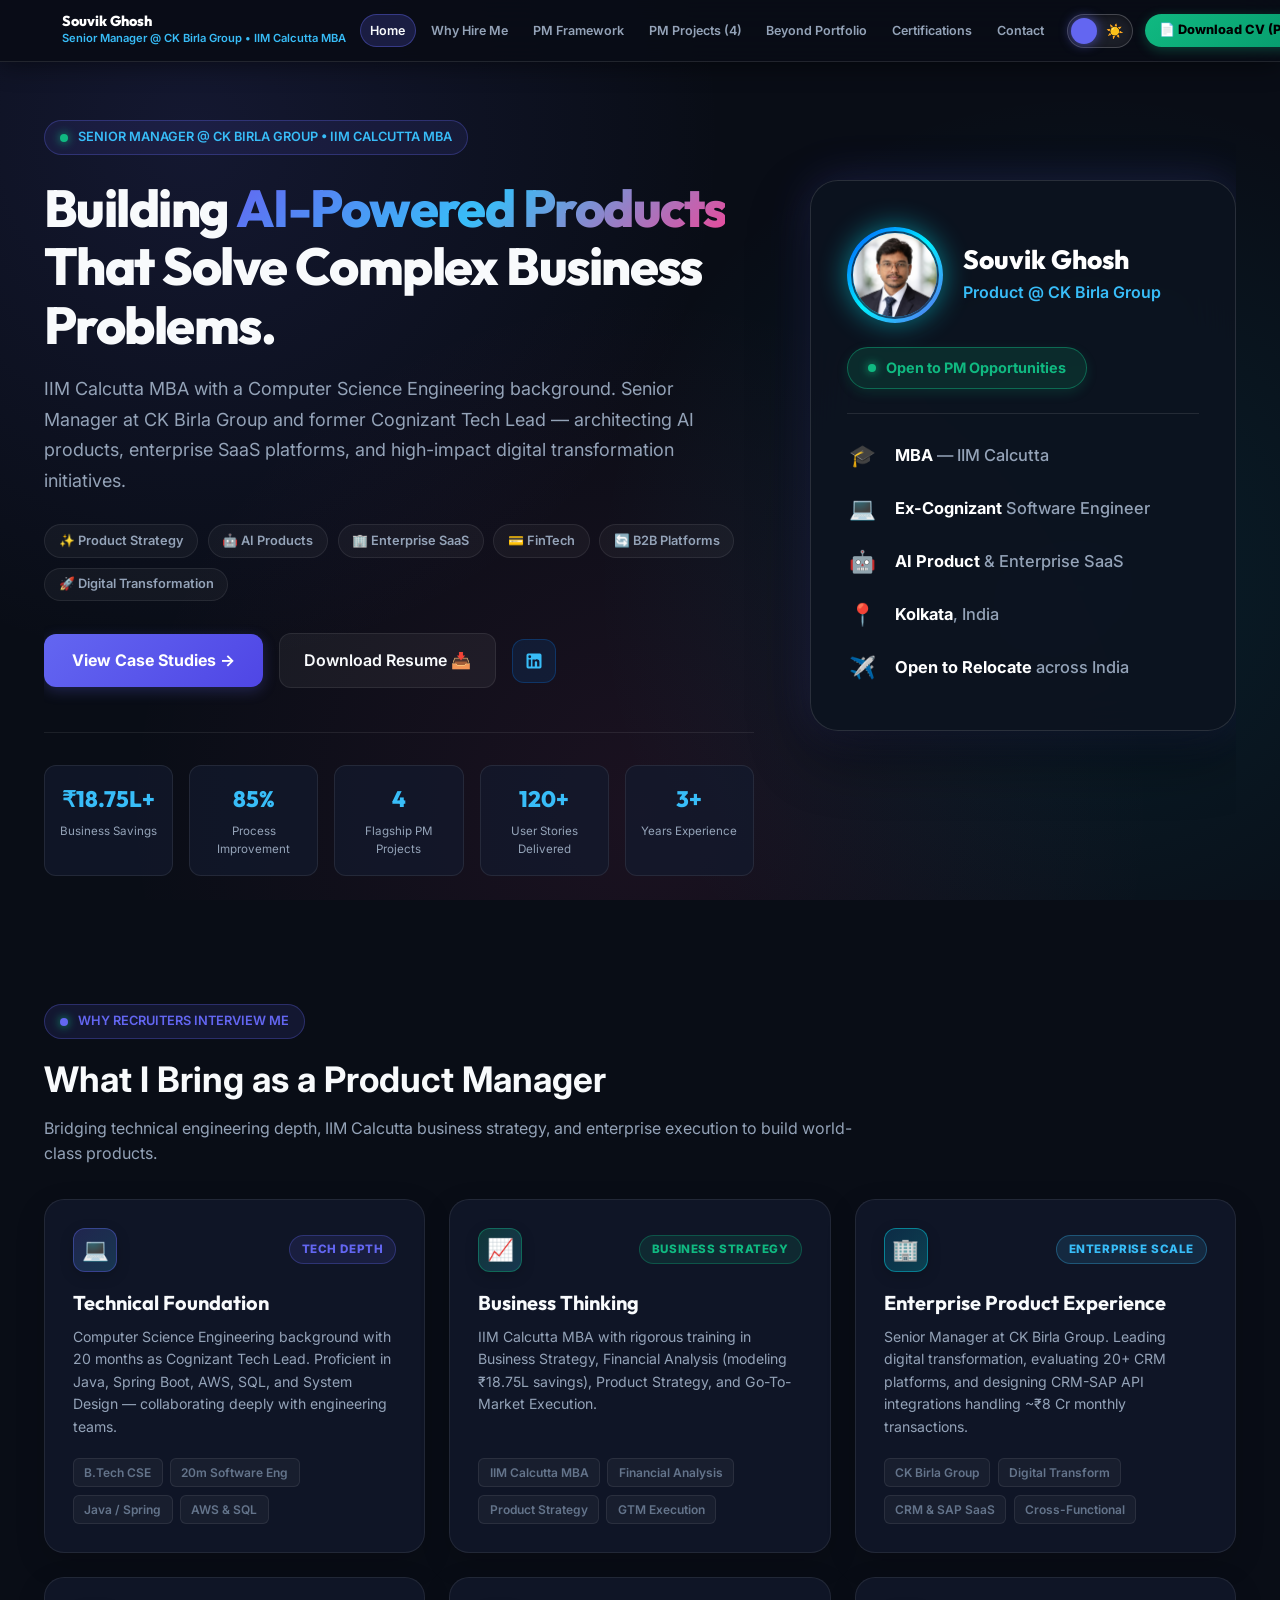
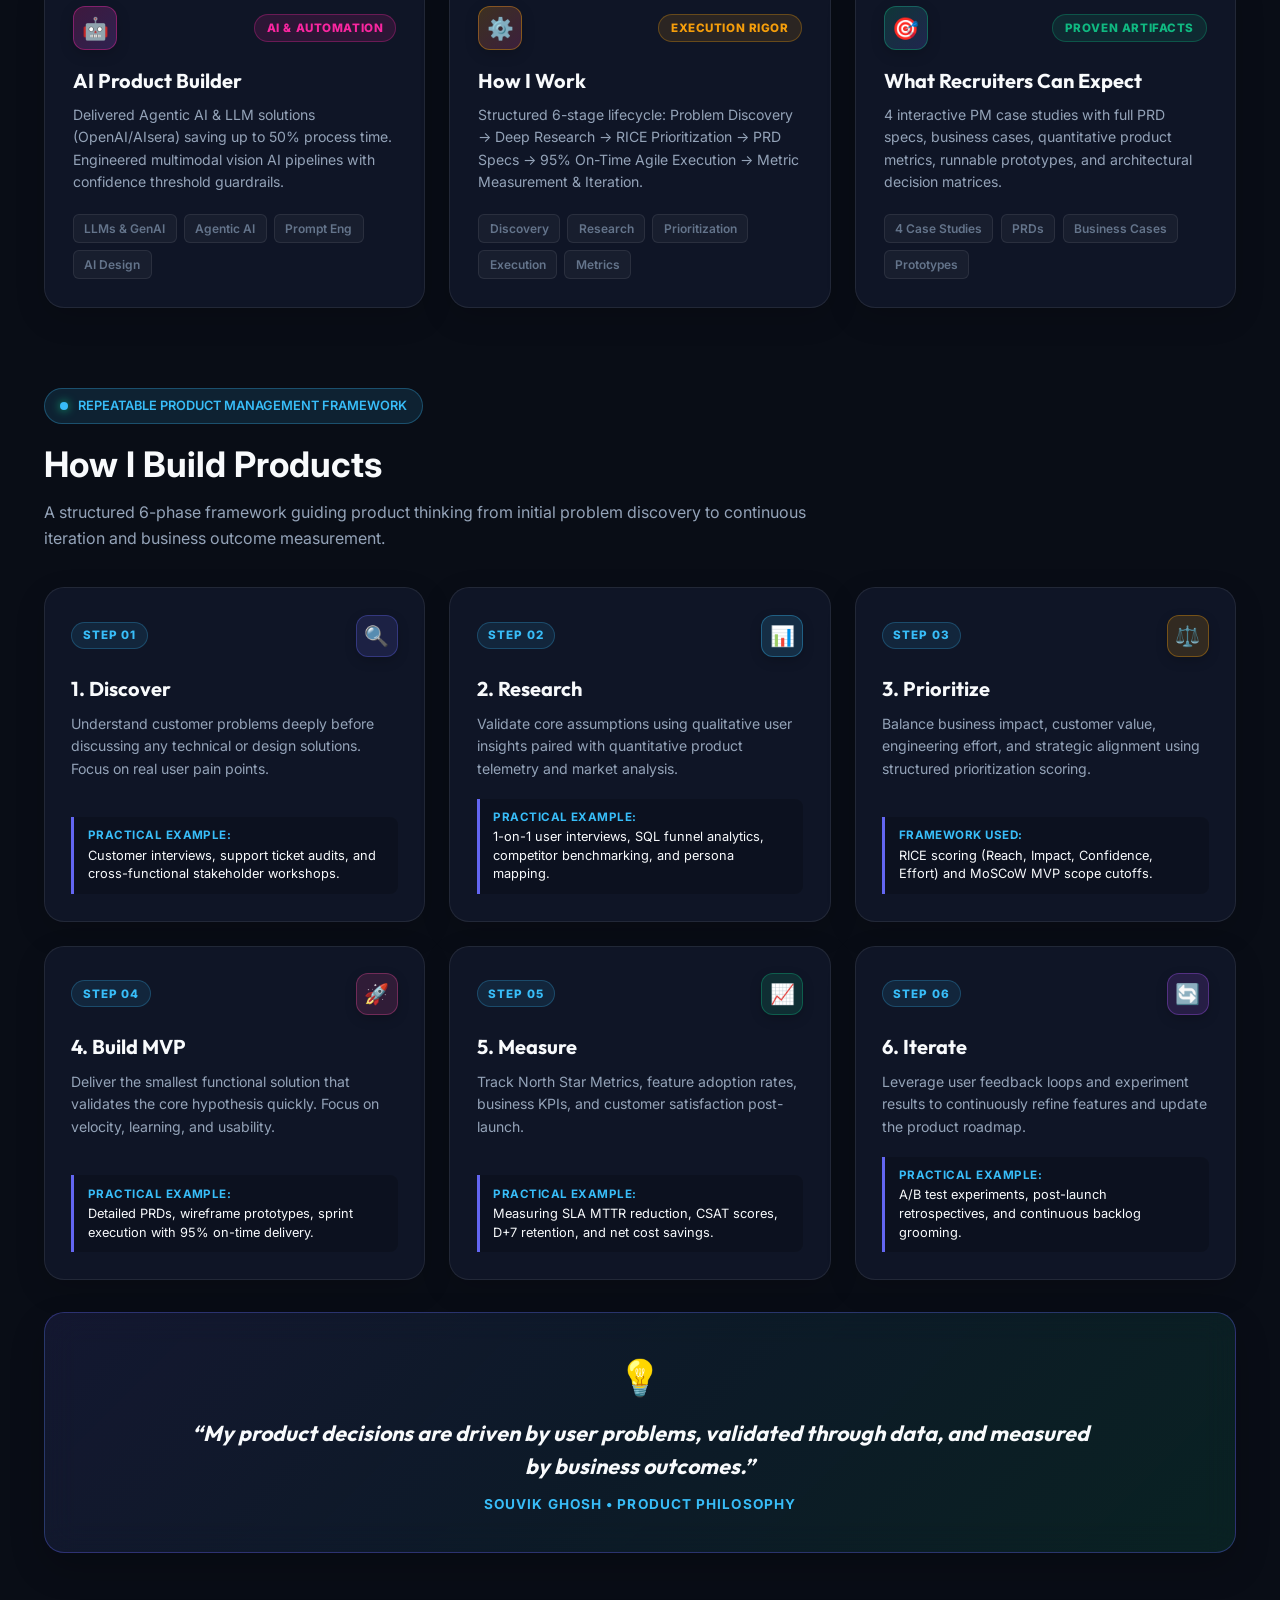
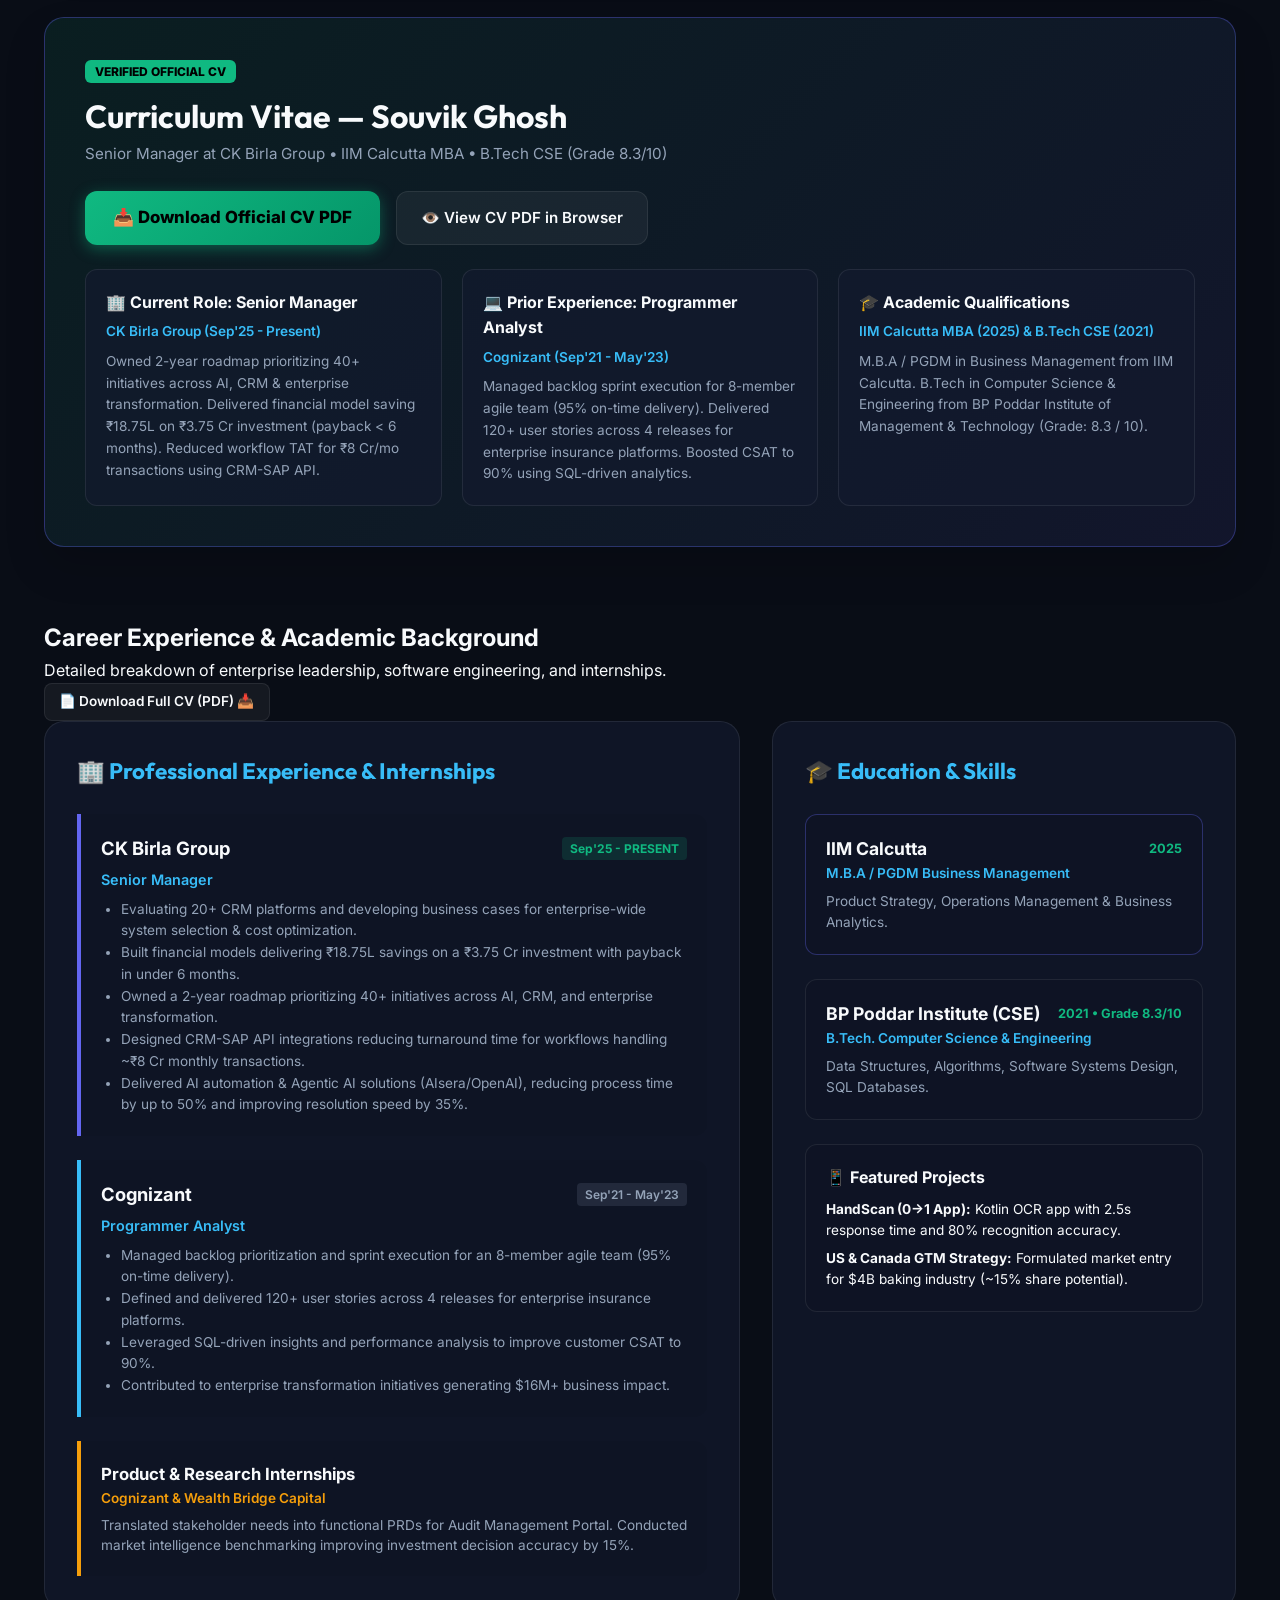
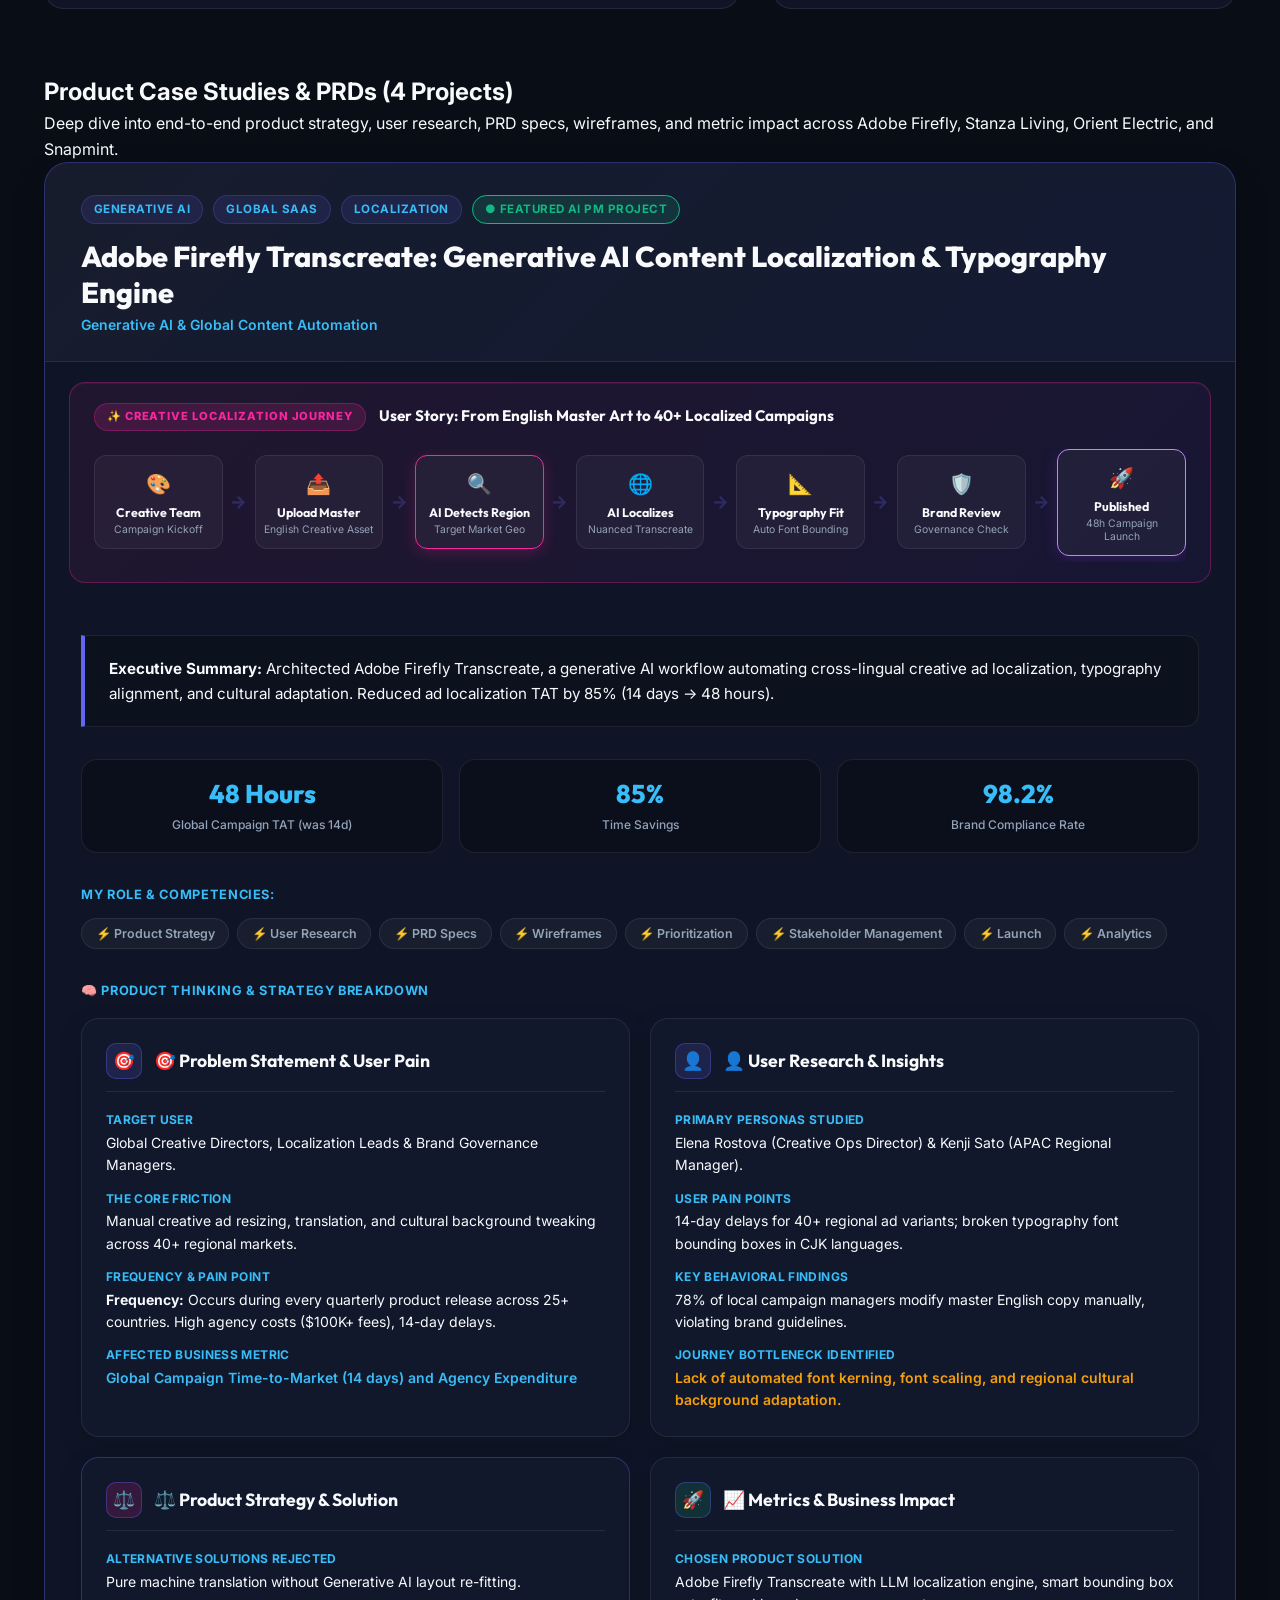
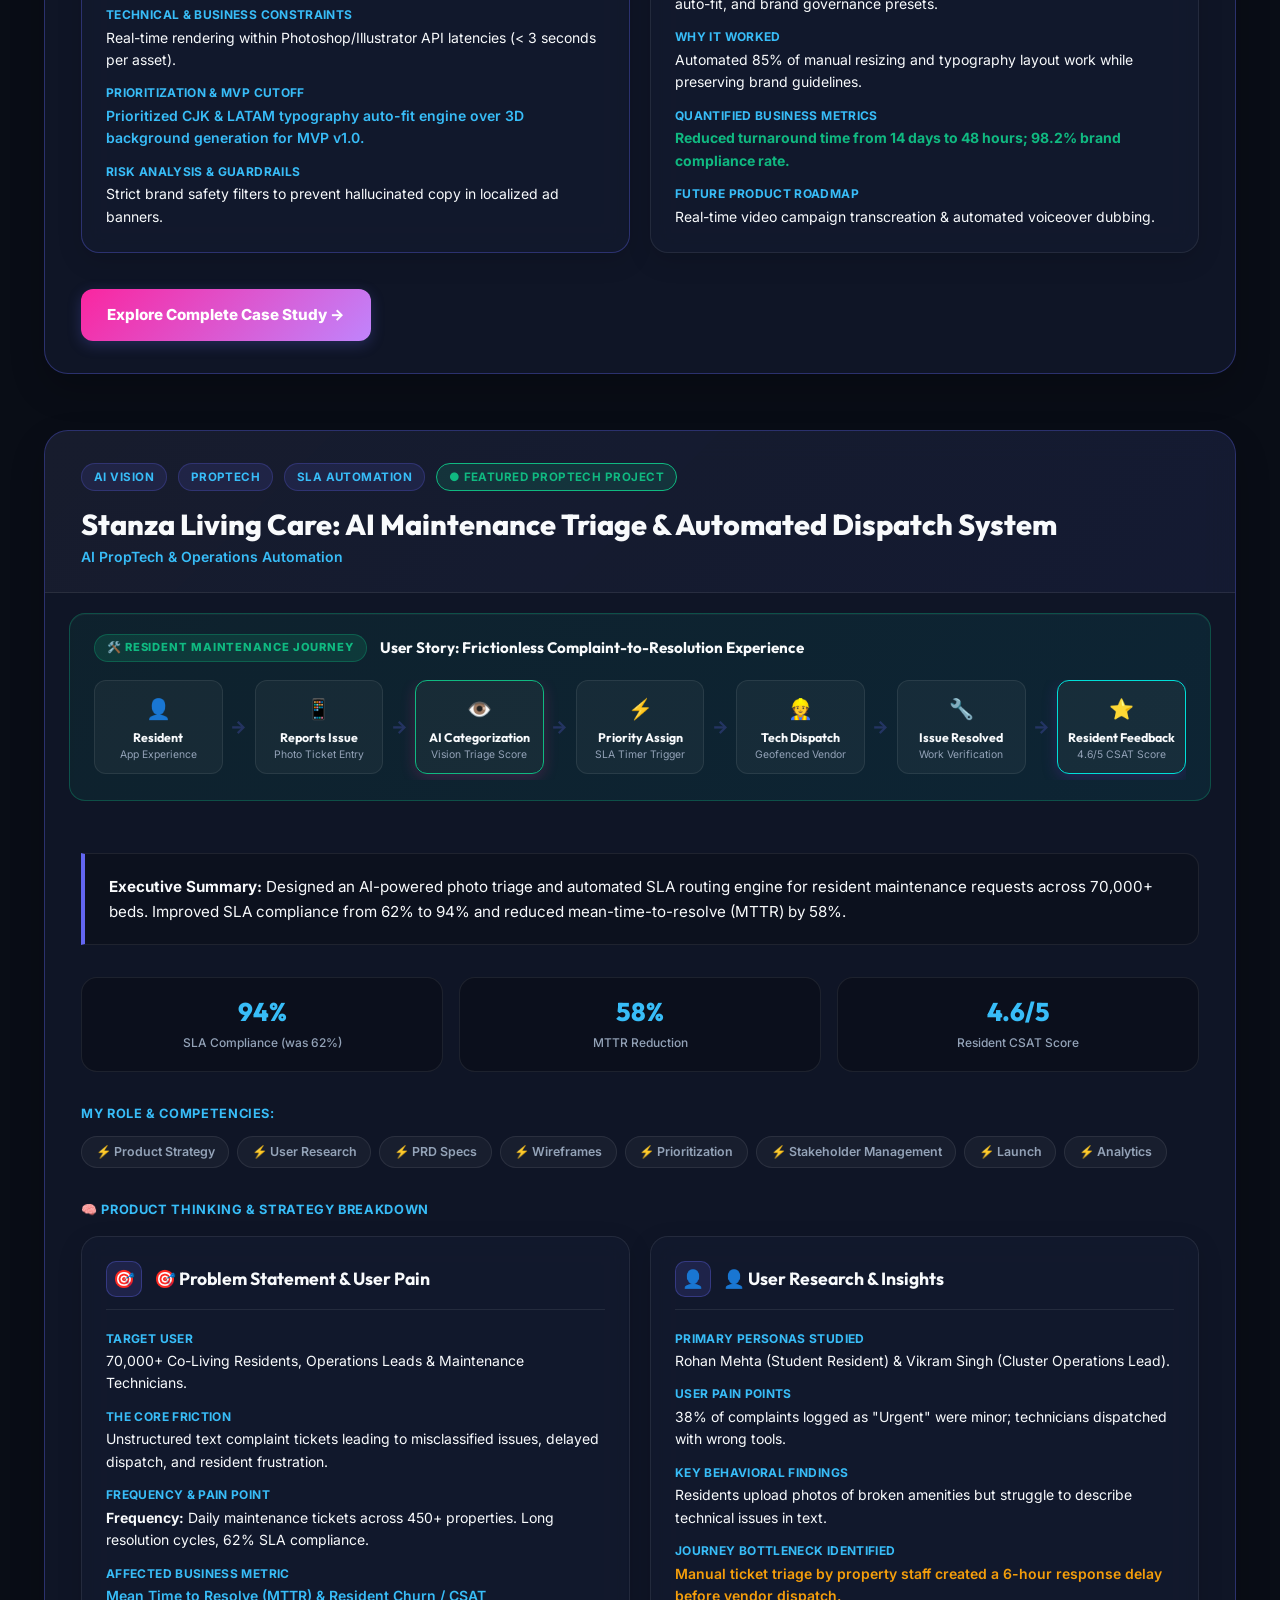
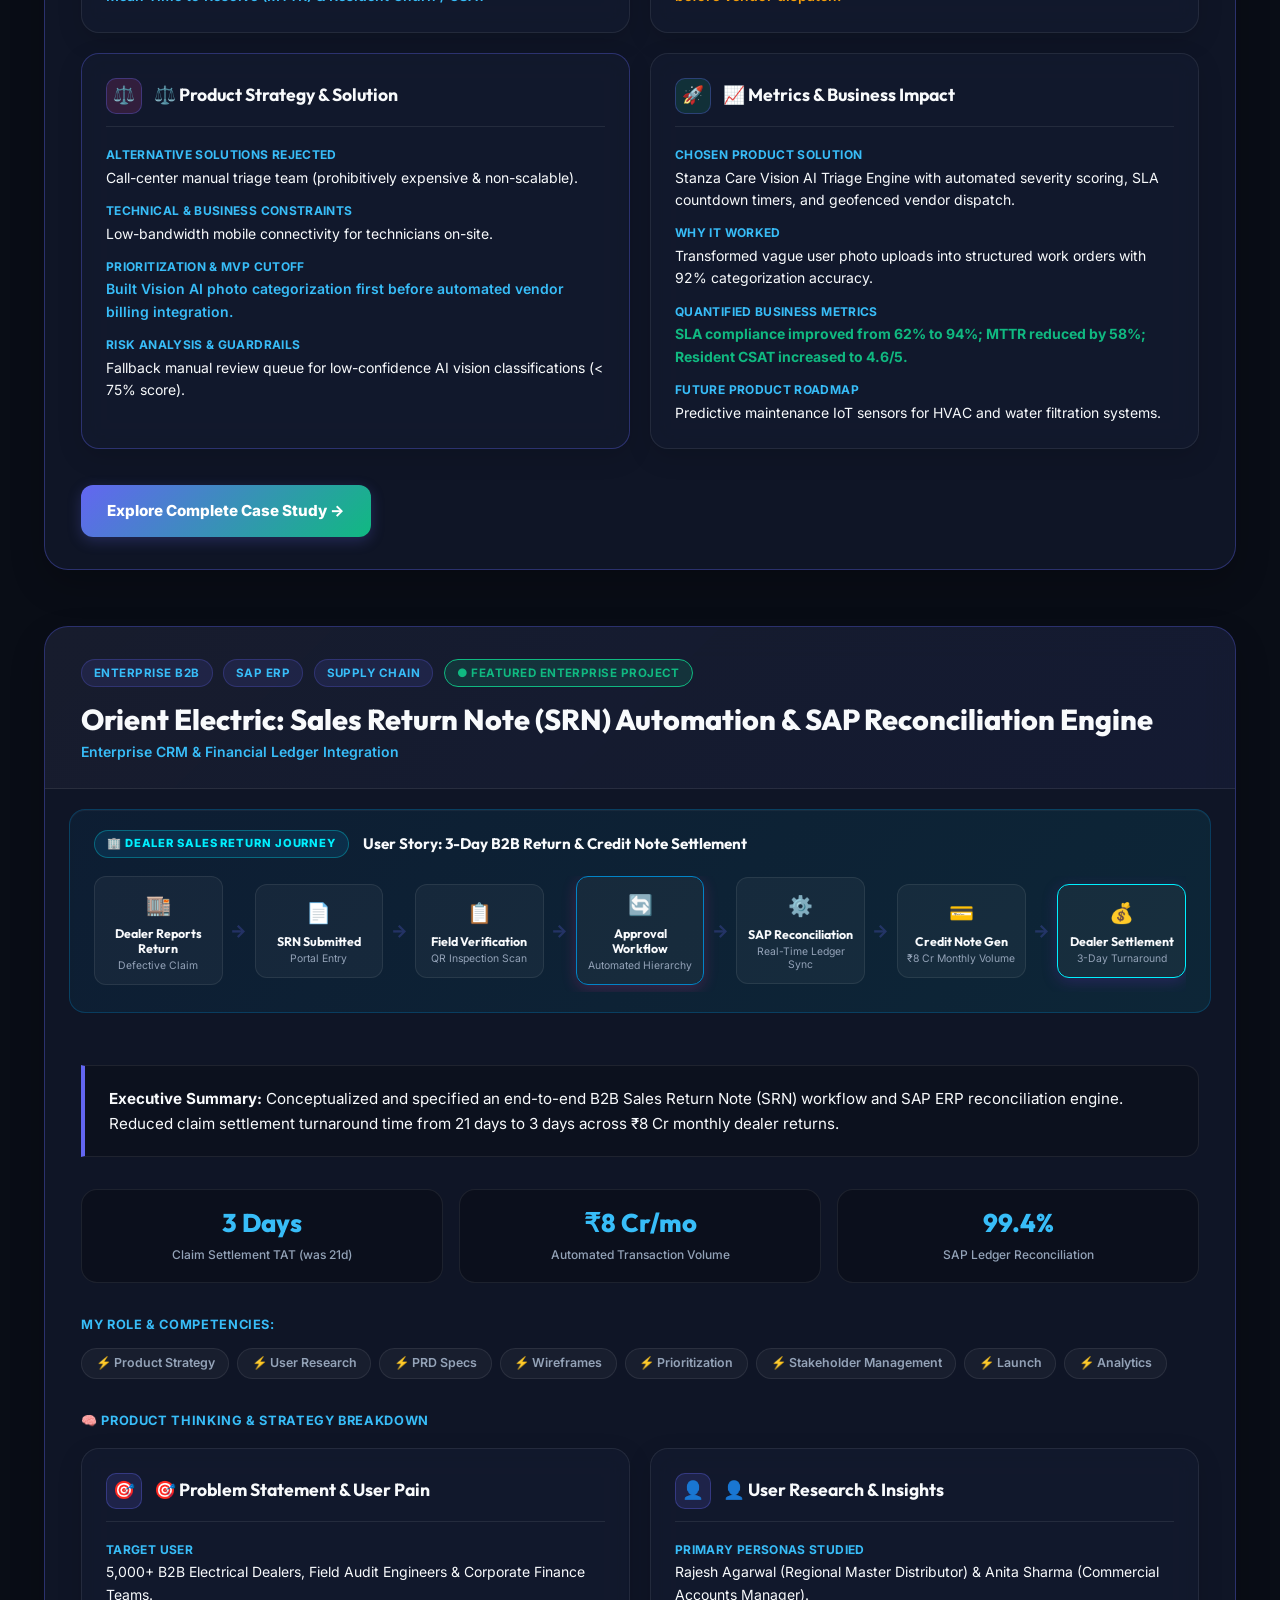
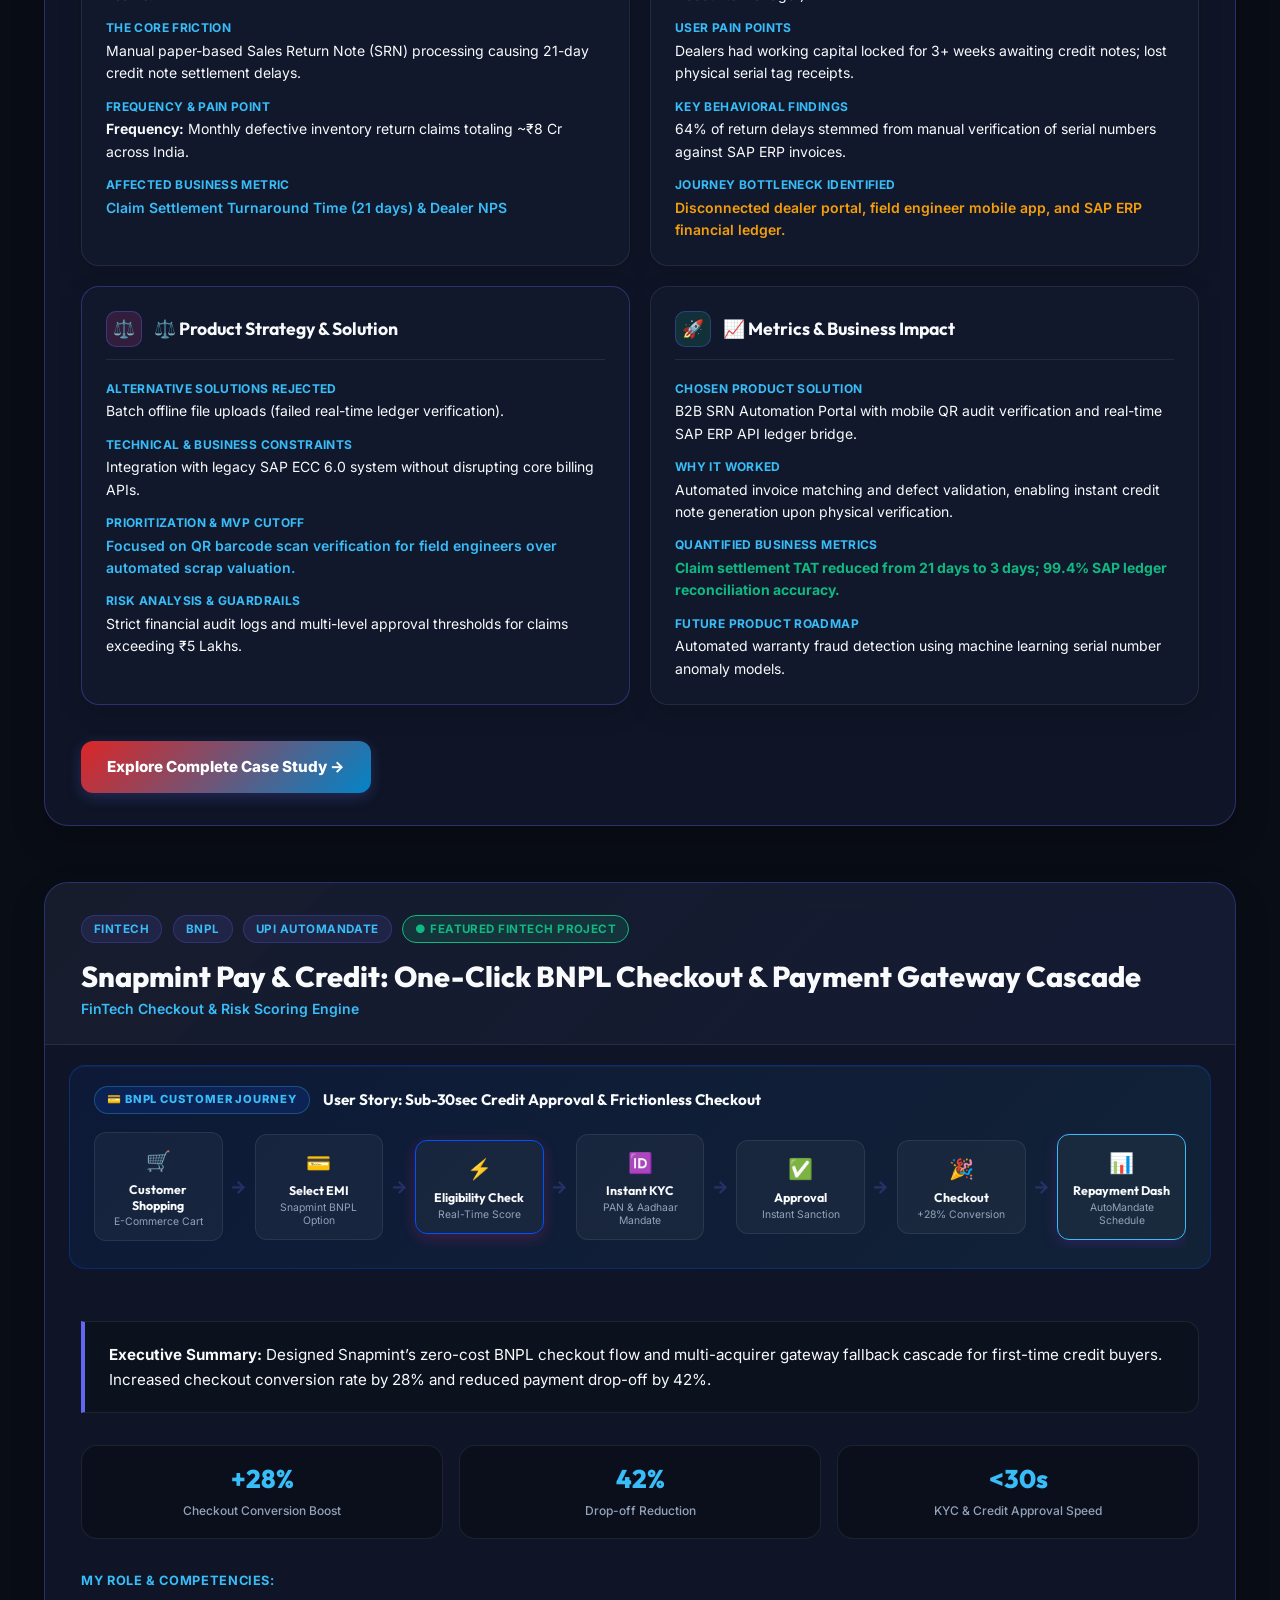
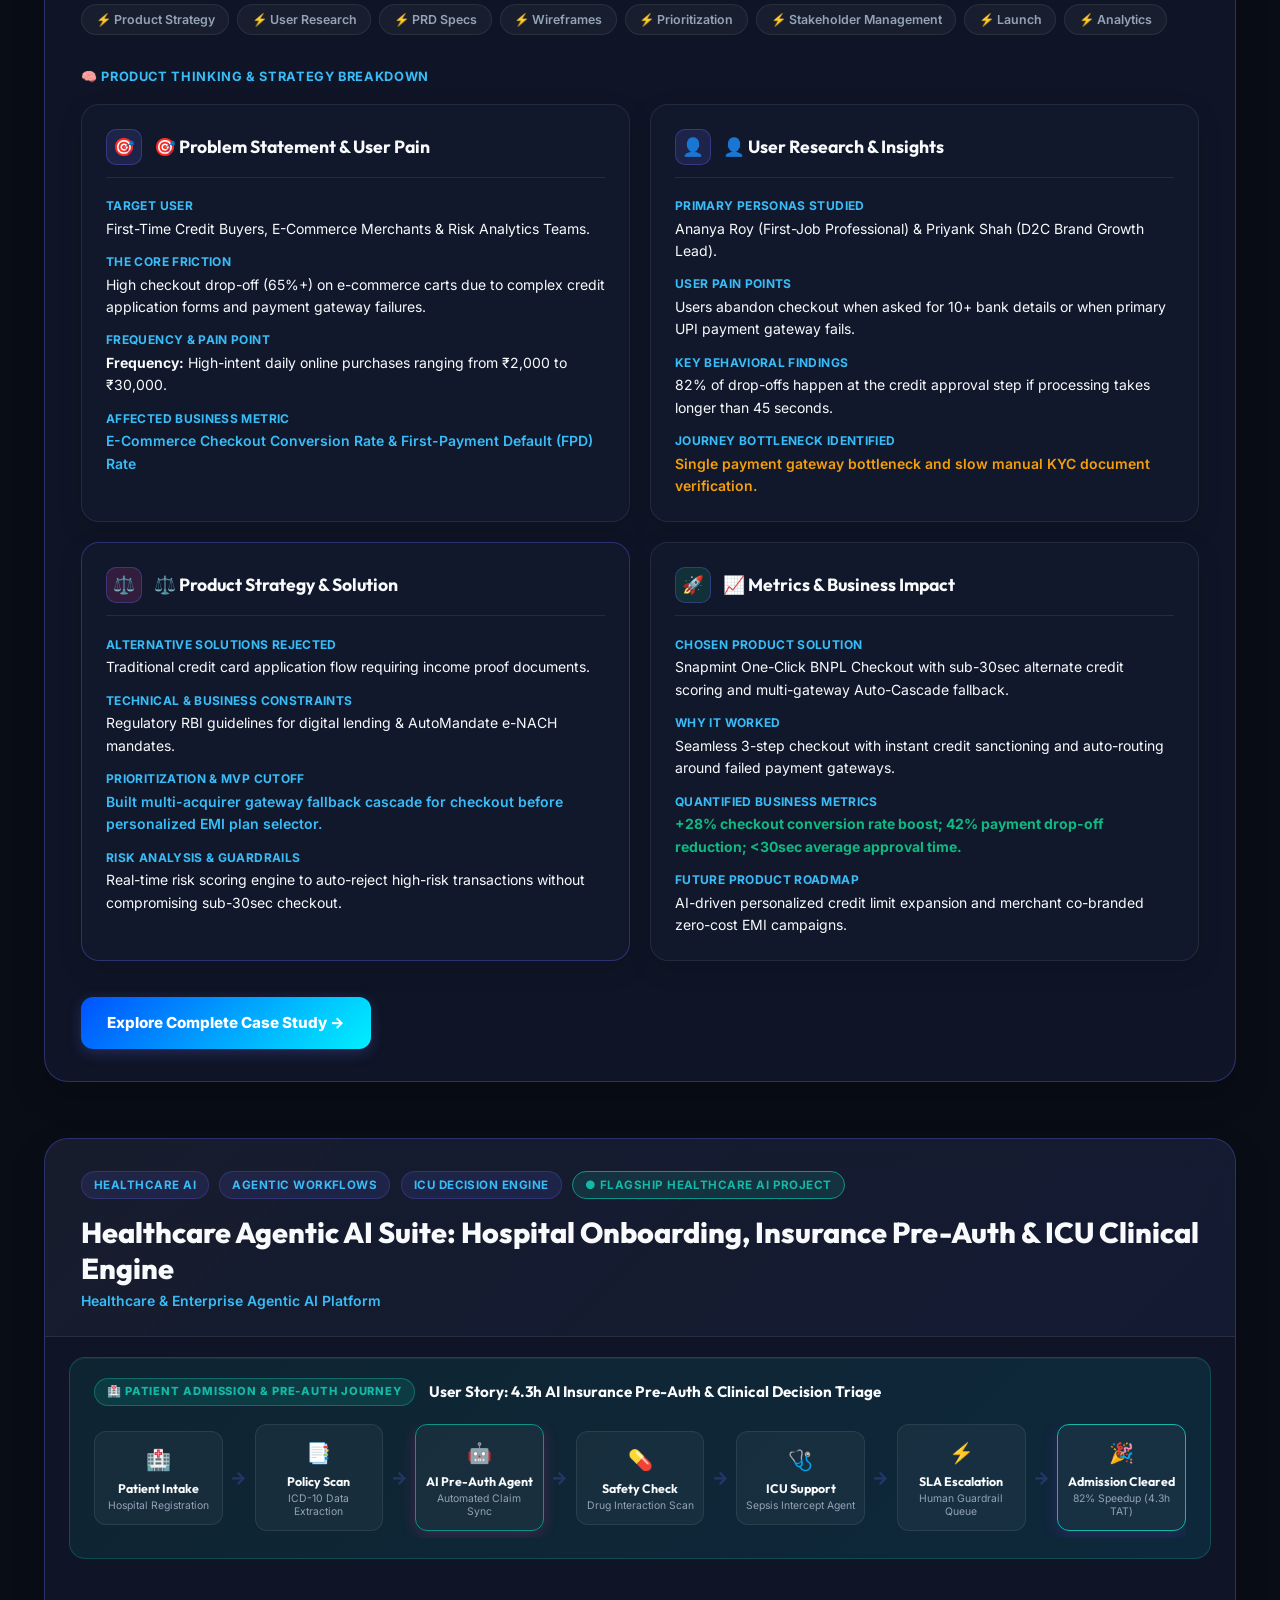
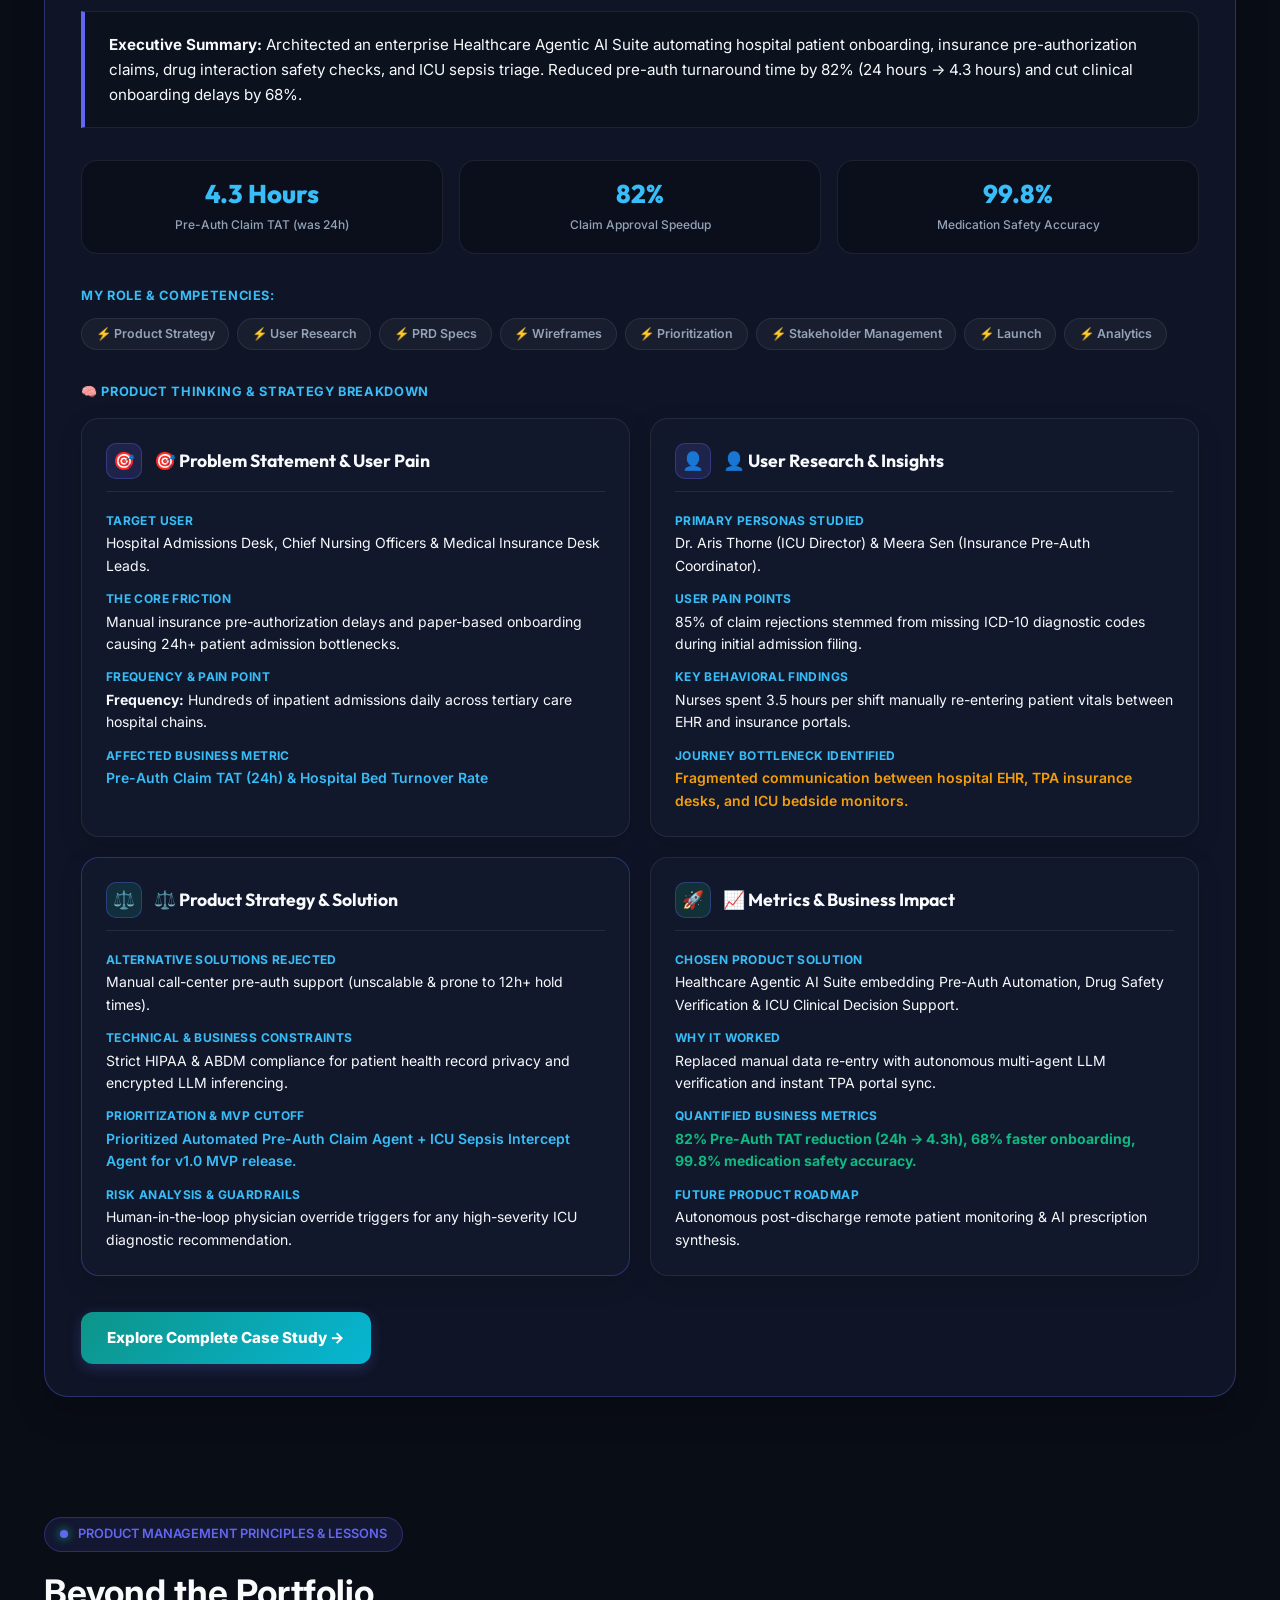
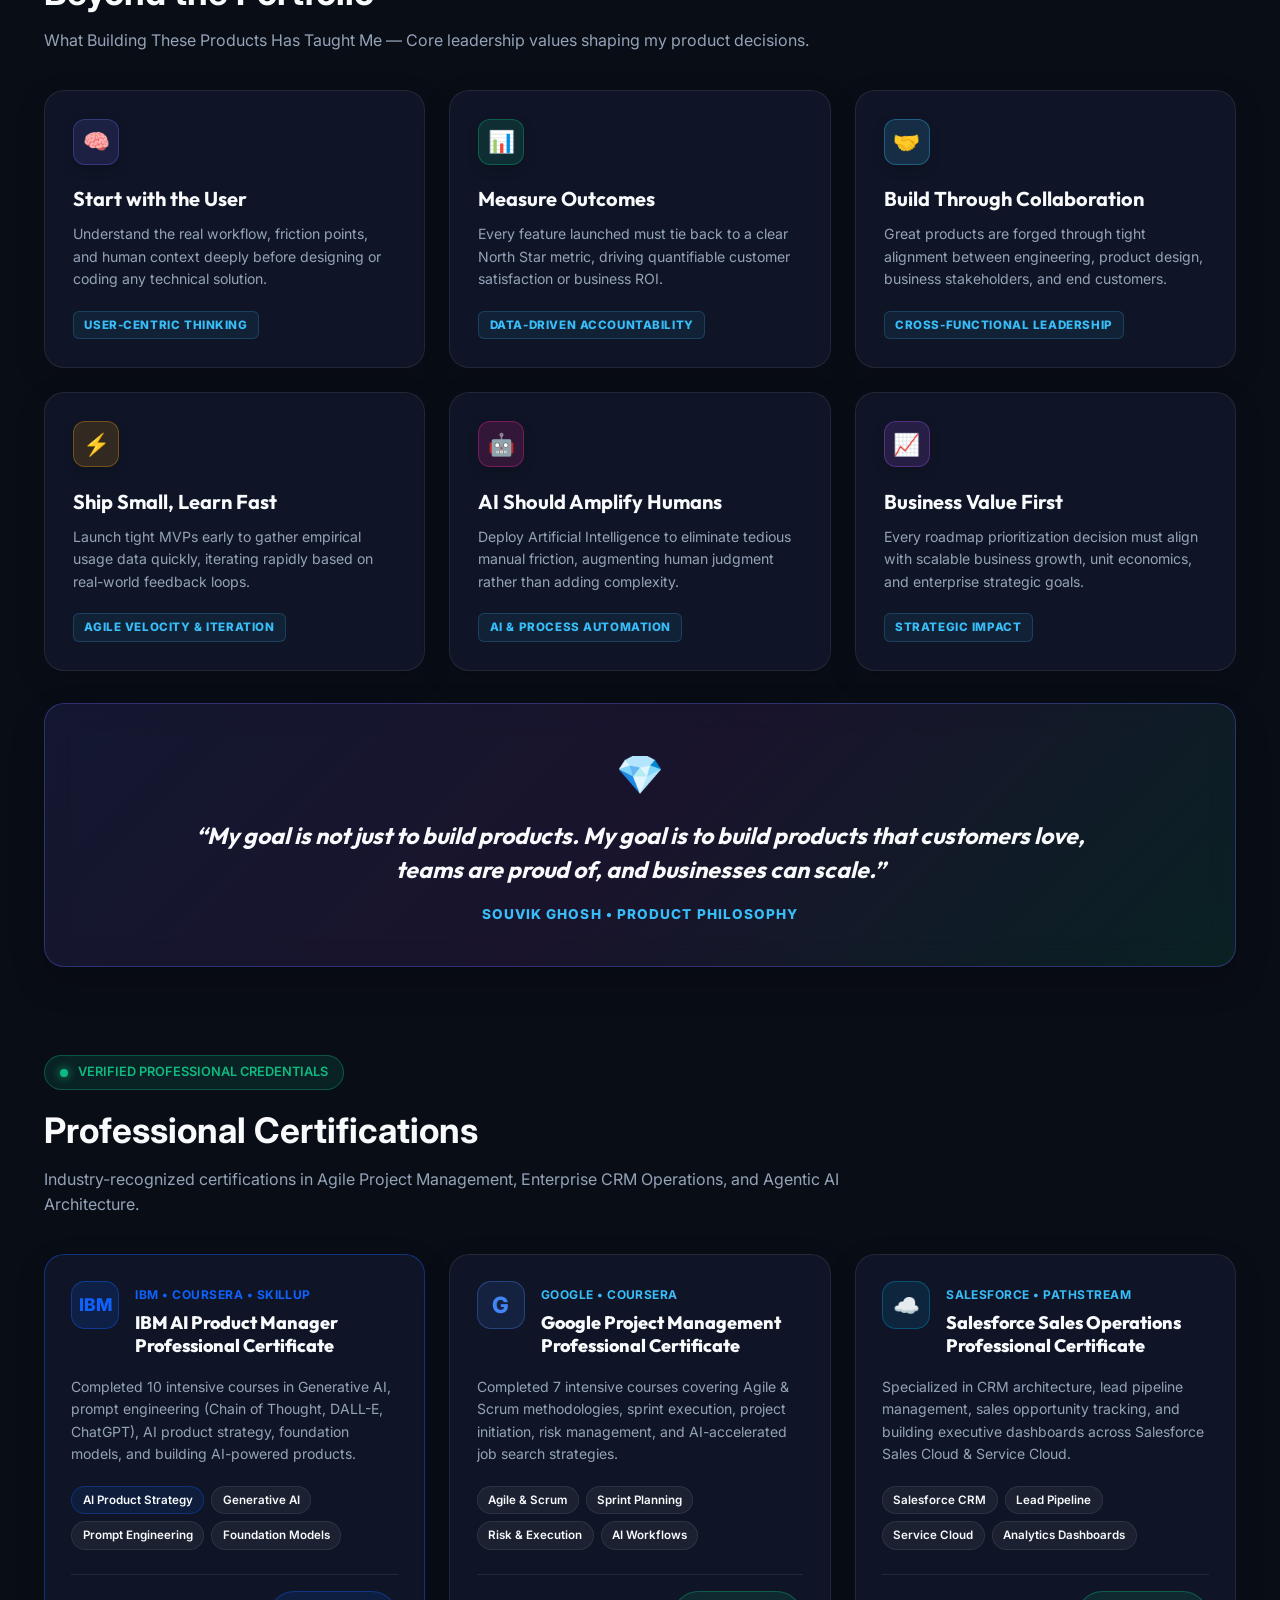
==== commit 636949cb: "Certifications added" ====
--- a/index.html
+++ b/index.html
@@ -13,10 +13,10 @@
   <!-- Full-Width Translucent Floating Top Navigation Header -->
   <header id="fullTopHeader" class="full-top-header">
     <div class="header-full-container">
-      <div style="display: flex; align-items: center;">
-        <div>
-          <div style="font-weight: 800; font-size: 1.05rem; color: #ffffff; line-height: 1.1; font-family: var(--font-heading);">Souvik Ghosh</div>
-          <div style="font-size: 0.775rem; color: #38bdf8; font-weight: 600;">Senior Manager @ CK Birla Group &bull; IIM Calcutta MBA</div>
+      <div style="display: flex; align-items: center; flex-shrink: 0;">
+        <div style="white-space: nowrap;">
+          <div style="font-weight: 800; font-size: 0.9rem; color: #ffffff; line-height: 1.1; font-family: var(--font-heading); white-space: nowrap;">Souvik Ghosh</div>
+          <div style="font-size: 0.7rem; color: #38bdf8; font-weight: 600; white-space: nowrap;">Senior Manager @ CK Birla Group &bull; IIM Calcutta MBA</div>
         </div>
       </div>
 
@@ -26,6 +26,7 @@
         <a href="#framework" class="nav-link-item">PM Framework</a>
         <a href="#case-studies" class="nav-link-item">PM Projects (4)</a>
         <a href="#beyond-portfolio" class="nav-link-item">Beyond Portfolio</a>
+        <a href="#certifications" class="nav-link-item">Certifications</a>
         <a href="#contact" class="nav-link-item">Contact</a>
       </nav>
 
@@ -1637,6 +1638,156 @@
 
     </section>
 
+    
+    <!-- Certifications & Verified Credentials Section -->
+    <section id="certifications" style="scroll-margin-top: 100px; padding-top: 3.5rem; padding-bottom: 2rem;">
+      <div class="section-header" style="margin-bottom: 2.25rem;">
+        <div>
+          <div class="badge-pill" style="margin-bottom: 0.75rem; background: rgba(16, 185, 129, 0.12); border-color: rgba(16, 185, 129, 0.35); color: #10b981;">
+            <span class="badge-dot" style="background: #10b981;"></span>
+            <span>VERIFIED PROFESSIONAL CREDENTIALS</span>
+          </div>
+          <h2 class="section-title" style="font-size: 2.2rem; margin-bottom: 0.5rem;">Professional Certifications</h2>
+          <p class="section-subtitle" style="font-size: 1rem; max-width: 820px; color: var(--text-muted);">
+            Industry-recognized certifications in Agile Project Management, Enterprise CRM Operations, and Agentic AI Architecture.
+          </p>
+        </div>
+      </div>
+
+      
+      <div class="certifications-grid">
+        
+        <!-- Certification 1: IBM AI Product Manager (1st Position) -->
+        <div class="cert-card" style="border-color: rgba(15, 98, 254, 0.4);">
+          <div>
+            <div class="cert-card-header">
+              <div class="cert-logo-box" style="background: rgba(15, 98, 254, 0.15); border-color: rgba(15, 98, 254, 0.4); color: #0f62fe;">
+                <span style="font-weight: 800; font-size: 1.1rem;">IBM</span>
+              </div>
+              <div>
+                <span class="cert-issuer-tag" style="color: #0f62fe;">IBM &bull; Coursera &bull; SkillUp</span>
+                <h3 class="cert-title">IBM AI Product Manager Professional Certificate</h3>
+              </div>
+            </div>
+            <div class="cert-body">
+              <p class="cert-desc">
+                Completed 10 intensive courses in Generative AI, prompt engineering (Chain of Thought, DALL-E, ChatGPT), AI product strategy, foundation models, and building AI-powered products.
+              </p>
+              <div class="cert-highlights-tags">
+                <span class="cert-tag" style="border-color: rgba(15, 98, 254, 0.3); background: rgba(15, 98, 254, 0.1);">AI Product Strategy</span>
+                <span class="cert-tag">Generative AI</span>
+                <span class="cert-tag">Prompt Engineering</span>
+                <span class="cert-tag">Foundation Models</span>
+              </div>
+            </div>
+          </div>
+          <div class="cert-footer">
+            <span class="cert-date">Issued Aug 2026 &bull; 10-Course Series</span>
+            <a href="https://coursera.org/verify/professional-cert/YZJSW00XDLSH" target="_blank" rel="noopener noreferrer" class="cert-verify-link" style="color: #0f62fe; background: rgba(15, 98, 254, 0.12); border-color: rgba(15, 98, 254, 0.35);">
+              Verify Certificate ↗
+            </a>
+          </div>
+        </div>
+
+        <!-- Certification 2: Google Project Management (2nd Position) -->
+        <div class="cert-card">
+          <div>
+            <div class="cert-card-header">
+              <div class="cert-logo-box" style="background: rgba(66, 133, 244, 0.12); border-color: rgba(66, 133, 244, 0.35); color: #4285F4;">
+                <span style="font-weight: 800; font-size: 1.4rem;">G</span>
+              </div>
+              <div>
+                <span class="cert-issuer-tag">Google &bull; Coursera</span>
+                <h3 class="cert-title">Google Project Management Professional Certificate</h3>
+              </div>
+            </div>
+            <div class="cert-body">
+              <p class="cert-desc">
+                Completed 7 intensive courses covering Agile & Scrum methodologies, sprint execution, project initiation, risk management, and AI-accelerated job search strategies.
+              </p>
+              <div class="cert-highlights-tags">
+                <span class="cert-tag">Agile & Scrum</span>
+                <span class="cert-tag">Sprint Planning</span>
+                <span class="cert-tag">Risk & Execution</span>
+                <span class="cert-tag">AI Workflows</span>
+              </div>
+            </div>
+          </div>
+          <div class="cert-footer">
+            <span class="cert-date">Issued May 2026 &bull; 7-Course Series</span>
+            <a href="https://coursera.org/verify/professional-cert/11VKN3SBRHE9" target="_blank" rel="noopener noreferrer" class="cert-verify-link">
+              Verify Certificate ↗
+            </a>
+          </div>
+        </div>
+
+        <!-- Certification 3: Salesforce Sales Operations (3rd Position) -->
+        <div class="cert-card">
+          <div>
+            <div class="cert-card-header">
+              <div class="cert-logo-box" style="background: rgba(0, 161, 224, 0.12); border-color: rgba(0, 161, 224, 0.35); color: #00A1E0;">
+                ☁️
+              </div>
+              <div>
+                <span class="cert-issuer-tag">Salesforce &bull; Pathstream</span>
+                <h3 class="cert-title">Salesforce Sales Operations Professional Certificate</h3>
+              </div>
+            </div>
+            <div class="cert-body">
+              <p class="cert-desc">
+                Specialized in CRM architecture, lead pipeline management, sales opportunity tracking, and building executive dashboards across Salesforce Sales Cloud & Service Cloud.
+              </p>
+              <div class="cert-highlights-tags">
+                <span class="cert-tag">Salesforce CRM</span>
+                <span class="cert-tag">Lead Pipeline</span>
+                <span class="cert-tag">Service Cloud</span>
+                <span class="cert-tag">Analytics Dashboards</span>
+              </div>
+            </div>
+          </div>
+          <div class="cert-footer">
+            <span class="cert-date">Issued Apr 2026 &bull; 4-Course Series</span>
+            <a href="https://coursera.org/verify/professional-cert/U1B8JYH2H3GB" target="_blank" rel="noopener noreferrer" class="cert-verify-link">
+              Verify Certificate ↗
+            </a>
+          </div>
+        </div>
+
+        <!-- Certification 4: ServiceNow Micro-Certification Agentic AI Executive (4th Position) -->
+        <div class="cert-card">
+          <div>
+            <div class="cert-card-header">
+              <div class="cert-logo-box" style="background: rgba(13, 148, 136, 0.15); border-color: rgba(13, 148, 136, 0.4); color: #14B8A6;">
+                🤖
+              </div>
+              <div>
+                <span class="cert-issuer-tag">ServiceNow Executive</span>
+                <h3 class="cert-title">Micro-Certification – Agentic AI Executive</h3>
+              </div>
+            </div>
+            <div class="cert-body">
+              <p class="cert-desc">
+                Certified in enterprise Agentic AI architecture, autonomous multi-agent workflow orchestration, LLM guardrails, and executive AI strategy implementation.
+              </p>
+              <div class="cert-highlights-tags">
+                <span class="cert-tag">Agentic AI</span>
+                <span class="cert-tag">Workflow Orchestration</span>
+                <span class="cert-tag">LLM Guardrails</span>
+                <span class="cert-tag">Executive AI Strategy</span>
+              </div>
+            </div>
+          </div>
+          <div class="cert-footer">
+            <span class="cert-date">Issued Oct 2025 &bull; Executive Credential</span>
+            <span class="cert-verified-badge">✓ Verified License</span>
+          </div>
+        </div>
+
+      </div>
+
+    </section>
+
+
     <!-- Contact & Footer Callout -->
     <section id="contact" style="margin-top: 4rem; background: var(--bg-card); border: 1px solid var(--border-highlight); border-radius: var(--radius-lg); padding: 3rem; text-align: center;">
       <h2 style="font-family:var(--font-heading); font-size:2.2rem; margin-bottom:0.75rem;">Let's Build Impactful Products Together</h2>
--- a/css/style.css
+++ b/css/style.css
@@ -908,7 +908,7 @@
     font-size: 2.6rem;
   }
   .hero-impact-bar {
-    grid-template-columns: repeat(3, 1fr);
+    grid-template-columns: repeat(4, 1fr);
   }
   .journey-grid-container {
     grid-template-columns: repeat(4, 1fr);
@@ -2856,6 +2856,39 @@
   font-weight: 700;
 }
 
+/* Light Mode Overrides for Executive Profile Card & Bullet List Text */
+[data-theme="light"] .apple-profile-card {
+  background: rgba(255, 255, 255, 0.95) !important;
+  border-color: #cbd5e1 !important;
+  box-shadow: 0 20px 50px rgba(0, 0, 0, 0.08), 0 0 30px rgba(79, 70, 229, 0.12) !important;
+}
+
+[data-theme="light"] .profile-card-name {
+  color: #0f172a !important;
+}
+
+[data-theme="light"] .profile-card-role {
+  color: #0284c7 !important;
+}
+
+[data-theme="light"] .profile-card-divider {
+  background: #e2e8f0 !important;
+}
+
+[data-theme="light"] .status-badge-green {
+  background: rgba(16, 185, 129, 0.12) !important;
+  border-color: rgba(16, 185, 129, 0.35) !important;
+  color: #059669 !important;
+}
+
+[data-theme="light"] .bullet-text {
+  color: #475569 !important;
+}
+
+[data-theme="light"] .bullet-text strong {
+  color: #0f172a !important;
+}
+
 /* User Journey Single Line Layout */
 .visual-workflow-nodes {
   display: flex;
@@ -3050,3 +3083,407 @@
   background: #f59e0b;
   box-shadow: 0 0 12px rgba(245, 158, 11, 0.7);
 }
+
+
+/* ==========================================================================
+   CERTIFICATIONS & VERIFIED CREDENTIALS SECTION
+   ========================================================================== */
+.certifications-grid {
+  display: grid;
+  grid-template-columns: repeat(3, 1fr);
+  gap: 1.5rem;
+}
+
+@media (max-width: 1024px) {
+  .certifications-grid {
+    grid-template-columns: repeat(2, 1fr);
+  }
+}
+
+@media (max-width: 640px) {
+  .certifications-grid {
+    grid-template-columns: 1fr;
+  }
+}
+
+.cert-card {
+  background: var(--bg-card);
+  border: 1px solid var(--border-color);
+  border-radius: var(--radius-lg);
+  padding: 1.65rem;
+  display: flex;
+  flex-direction: column;
+  justify-content: space-between;
+  backdrop-filter: blur(12px);
+  box-shadow: 0 10px 30px rgba(0, 0, 0, 0.15);
+  transition: all var(--transition-normal);
+}
+
+.cert-card:hover {
+  transform: translateY(-4px);
+  border-color: var(--border-highlight);
+  box-shadow: 0 20px 45px rgba(0, 0, 0, 0.25), 0 0 30px var(--primary-glow);
+}
+
+.cert-card-header {
+  display: flex;
+  align-items: flex-start;
+  gap: 1rem;
+  margin-bottom: 1.15rem;
+}
+
+.cert-logo-box {
+  width: 48px;
+  height: 48px;
+  border-radius: 14px;
+  border: 1px solid var(--border-color);
+  display: flex;
+  align-items: center;
+  justify-content: center;
+  font-size: 1.35rem;
+  flex-shrink: 0;
+}
+
+.cert-issuer-tag {
+  font-size: 0.75rem;
+  font-weight: 700;
+  color: var(--secondary);
+  text-transform: uppercase;
+  letter-spacing: 0.04em;
+}
+
+.cert-title {
+  font-family: var(--font-heading);
+  font-size: 1.125rem;
+  font-weight: 800;
+  color: var(--text-main);
+  line-height: 1.3;
+  margin-top: 0.25rem;
+}
+
+.cert-desc {
+  font-size: 0.875rem;
+  color: var(--text-muted);
+  line-height: 1.6;
+  margin-bottom: 1.25rem;
+}
+
+.cert-highlights-tags {
+  display: flex;
+  flex-wrap: wrap;
+  gap: 0.45rem;
+  margin-bottom: 1.5rem;
+}
+
+.cert-tag {
+  background: rgba(255, 255, 255, 0.05);
+  border: 1px solid var(--border-color);
+  color: var(--text-main);
+  font-size: 0.725rem;
+  font-weight: 600;
+  padding: 0.25rem 0.65rem;
+  border-radius: 9999px;
+}
+
+.cert-footer {
+  display: flex;
+  align-items: center;
+  justify-content: space-between;
+  padding-top: 1rem;
+  border-top: 1px solid var(--border-color);
+  font-size: 0.775rem;
+}
+
+.cert-date {
+  color: var(--text-dim);
+  font-weight: 500;
+}
+
+.cert-verify-link {
+  color: #10b981;
+  font-weight: 700;
+  text-decoration: none;
+  background: rgba(16, 185, 129, 0.12);
+  border: 1px solid rgba(16, 185, 129, 0.35);
+  padding: 0.35rem 0.75rem;
+  border-radius: 9999px;
+  transition: all var(--transition-fast);
+}
+
+.cert-verify-link:hover {
+  background: rgba(16, 185, 129, 0.25);
+  color: #34d399;
+}
+
+.cert-verified-badge {
+  color: #14b8a6;
+  font-weight: 700;
+  background: rgba(13, 148, 136, 0.15);
+  border: 1px solid rgba(13, 148, 136, 0.35);
+  padding: 0.35rem 0.75rem;
+  border-radius: 9999px;
+}
+
+/* Light Mode Overrides for Certifications */
+[data-theme="light"] .cert-card {
+  background: #ffffff !important;
+  border-color: #cbd5e1 !important;
+  box-shadow: 0 10px 25px rgba(0, 0, 0, 0.05) !important;
+}
+
+[data-theme="light"] .cert-title {
+  color: #0f172a !important;
+}
+
+[data-theme="light"] .cert-desc {
+  color: #475569 !important;
+}
+
+[data-theme="light"] .cert-tag {
+  background: #f1f5f9 !important;
+  border-color: #e2e8f0 !important;
+  color: #334155 !important;
+}
+
+[data-theme="light"] .cert-footer {
+  border-top-color: #e2e8f0 !important;
+}
+
+
+/* Ultra-Thin & Sleek Translucent Floating Top Header */
+.full-top-header {
+  position: fixed;
+  top: 0;
+  left: 0;
+  width: 100%;
+  z-index: 99999;
+  background: rgba(9, 13, 22, 0.92);
+  backdrop-filter: blur(20px);
+  -webkit-backdrop-filter: blur(20px);
+  border-bottom: 1px solid rgba(255, 255, 255, 0.1);
+  padding: 0.35rem 0 !important;
+  box-shadow: 0 4px 20px rgba(0, 0, 0, 0.4);
+  transition: all 0.3s cubic-bezier(0.16, 1, 0.3, 1);
+}
+
+.header-full-container {
+  max-width: 1380px;
+  margin: 0 auto;
+  padding: 0 1.25rem;
+  display: flex;
+  align-items: center;
+  justify-content: space-between;
+  gap: 1rem;
+  width: 100%;
+  box-sizing: border-box;
+}
+
+.header-nav-links {
+  display: flex;
+  align-items: center;
+  gap: 0.5rem !important;
+  list-style: none;
+  margin: 0;
+  padding: 0;
+}
+
+.nav-link-item {
+  color: var(--text-muted);
+  text-decoration: none;
+  font-size: 0.8rem !important;
+  font-weight: 600;
+  padding: 0.25rem 0.65rem !important;
+  border-radius: 9999px;
+  transition: all var(--transition-fast);
+  white-space: nowrap;
+}
+
+.header-cv-btn {
+  background: linear-gradient(135deg, #10b981, #059669) !important;
+  color: black !important;
+  font-weight: 800 !important;
+  font-size: 0.775rem !important;
+  padding: 0.35rem 0.85rem !important;
+  border-radius: 9999px !important;
+  text-decoration: none !important;
+  box-shadow: 0 3px 10px rgba(16, 185, 129, 0.3) !important;
+  white-space: nowrap;
+}
+
+body {
+  padding-top: 54px !important;
+}
+
+
+/* ==========================================================================
+   ELEGANT 1.75X PROPORTIONED FLOATING TOP HEADER BAR
+   ========================================================================== */
+.full-top-header {
+  position: fixed;
+  top: 0;
+  left: 0;
+  width: 100%;
+  z-index: 99999;
+  background: rgba(9, 13, 22, 0.92);
+  backdrop-filter: blur(20px);
+  -webkit-backdrop-filter: blur(20px);
+  border-bottom: 1px solid rgba(255, 255, 255, 0.1);
+  padding: 0.65rem 0 !important;
+  box-shadow: 0 4px 22px rgba(0, 0, 0, 0.4);
+  transition: all 0.3s cubic-bezier(0.16, 1, 0.3, 1);
+}
+
+.header-full-container {
+  max-width: 1380px;
+  margin: 0 auto;
+  padding: 0 1.5rem;
+  display: flex;
+  align-items: center;
+  justify-content: space-between;
+  gap: 1.25rem;
+  width: 100%;
+  box-sizing: border-box;
+}
+
+.header-nav-links {
+  display: flex;
+  align-items: center;
+  gap: 0.65rem !important;
+  list-style: none;
+  margin: 0;
+  padding: 0;
+}
+
+.nav-link-item {
+  color: var(--text-muted);
+  text-decoration: none;
+  font-size: 0.85rem !important;
+  font-weight: 600;
+  padding: 0.4rem 0.8rem !important;
+  border-radius: 9999px;
+  transition: all var(--transition-fast);
+  white-space: nowrap;
+}
+
+.header-cv-btn {
+  background: linear-gradient(135deg, #10b981, #059669) !important;
+  color: black !important;
+  font-weight: 800 !important;
+  font-size: 0.85rem !important;
+  padding: 0.45rem 1rem !important;
+  border-radius: 9999px !important;
+  text-decoration: none !important;
+  box-shadow: 0 4px 14px rgba(16, 185, 129, 0.3) !important;
+  white-space: nowrap;
+}
+
+body {
+  padding-top: 72px !important;
+}
+
+
+/* ==========================================================================
+   SPACIOUS TOP BAR WITH INSET CONTAINER & BALANCED CORNER PADDING
+   ========================================================================== */
+.full-top-header {
+  position: fixed;
+  top: 0;
+  left: 0;
+  width: 100%;
+  z-index: 99999;
+  background: rgba(9, 13, 22, 0.92);
+  backdrop-filter: blur(20px);
+  -webkit-backdrop-filter: blur(20px);
+  border-bottom: 1px solid rgba(255, 255, 255, 0.1);
+  padding: 0.85rem 0 !important; /* Bigger, comfortable top bar height */
+  box-shadow: 0 4px 25px rgba(0, 0, 0, 0.45);
+  transition: all 0.3s cubic-bezier(0.16, 1, 0.3, 1);
+}
+
+.header-full-container {
+  max-width: 1220px !important; /* Constrained width to pull CV button inward away from edge */
+  margin: 0 auto !important;
+  padding: 0 2rem !important; /* Balanced left & right padding */
+  display: flex;
+  align-items: center;
+  justify-content: space-between;
+  gap: 0.85rem;
+  width: 100%;
+  box-sizing: border-box;
+}
+
+.header-nav-links {
+  display: flex;
+  align-items: center;
+  gap: 0.35rem !important;
+  list-style: none;
+  margin: 0;
+  padding: 0;
+}
+
+.nav-link-item {
+  color: var(--text-muted);
+  text-decoration: none;
+  font-size: 0.785rem !important; /* Slightly smaller text for optimal spacing */
+  font-weight: 600;
+  padding: 0.35rem 0.6rem !important;
+  border-radius: 9999px;
+  transition: all var(--transition-fast);
+  white-space: nowrap;
+}
+
+.nav-link-item:hover {
+  color: var(--text-main);
+  background: rgba(255, 255, 255, 0.08);
+}
+
+.nav-link-item.active {
+  color: var(--text-main);
+  background: rgba(99, 102, 241, 0.2);
+  border: 1px solid rgba(99, 102, 241, 0.4);
+}
+
+.header-actions {
+  display: flex;
+  align-items: center;
+  gap: 0.75rem;
+  flex-shrink: 0;
+}
+
+.header-cv-btn {
+  background: linear-gradient(135deg, #10b981, #059669) !important;
+  color: black !important;
+  font-weight: 800 !important;
+  font-size: 0.8rem !important;
+  padding: 0.4rem 0.85rem !important;
+  border-radius: 9999px !important;
+  text-decoration: none !important;
+  box-shadow: 0 3px 12px rgba(16, 185, 129, 0.3) !important;
+  white-space: nowrap;
+}
+
+body {
+  padding-top: 78px !important; /* Matches bigger top bar height */
+}
+
+
+/* ==========================================================================
+   OPTIMIZED HERO TOP MARGIN & GENTLE VERTICAL SPACING
+   ========================================================================= */
+body {
+  padding-top: 64px !important;
+}
+
+#hero.container {
+  padding-top: 1rem !important;
+  padding-bottom: 1.5rem !important;
+}
+
+.hero {
+  padding: 1rem 0 2.5rem 0 !important;
+  margin-bottom: 2rem !important;
+}
+
+.apple-profile-card {
+  margin-top: 0.5rem !important;
+}
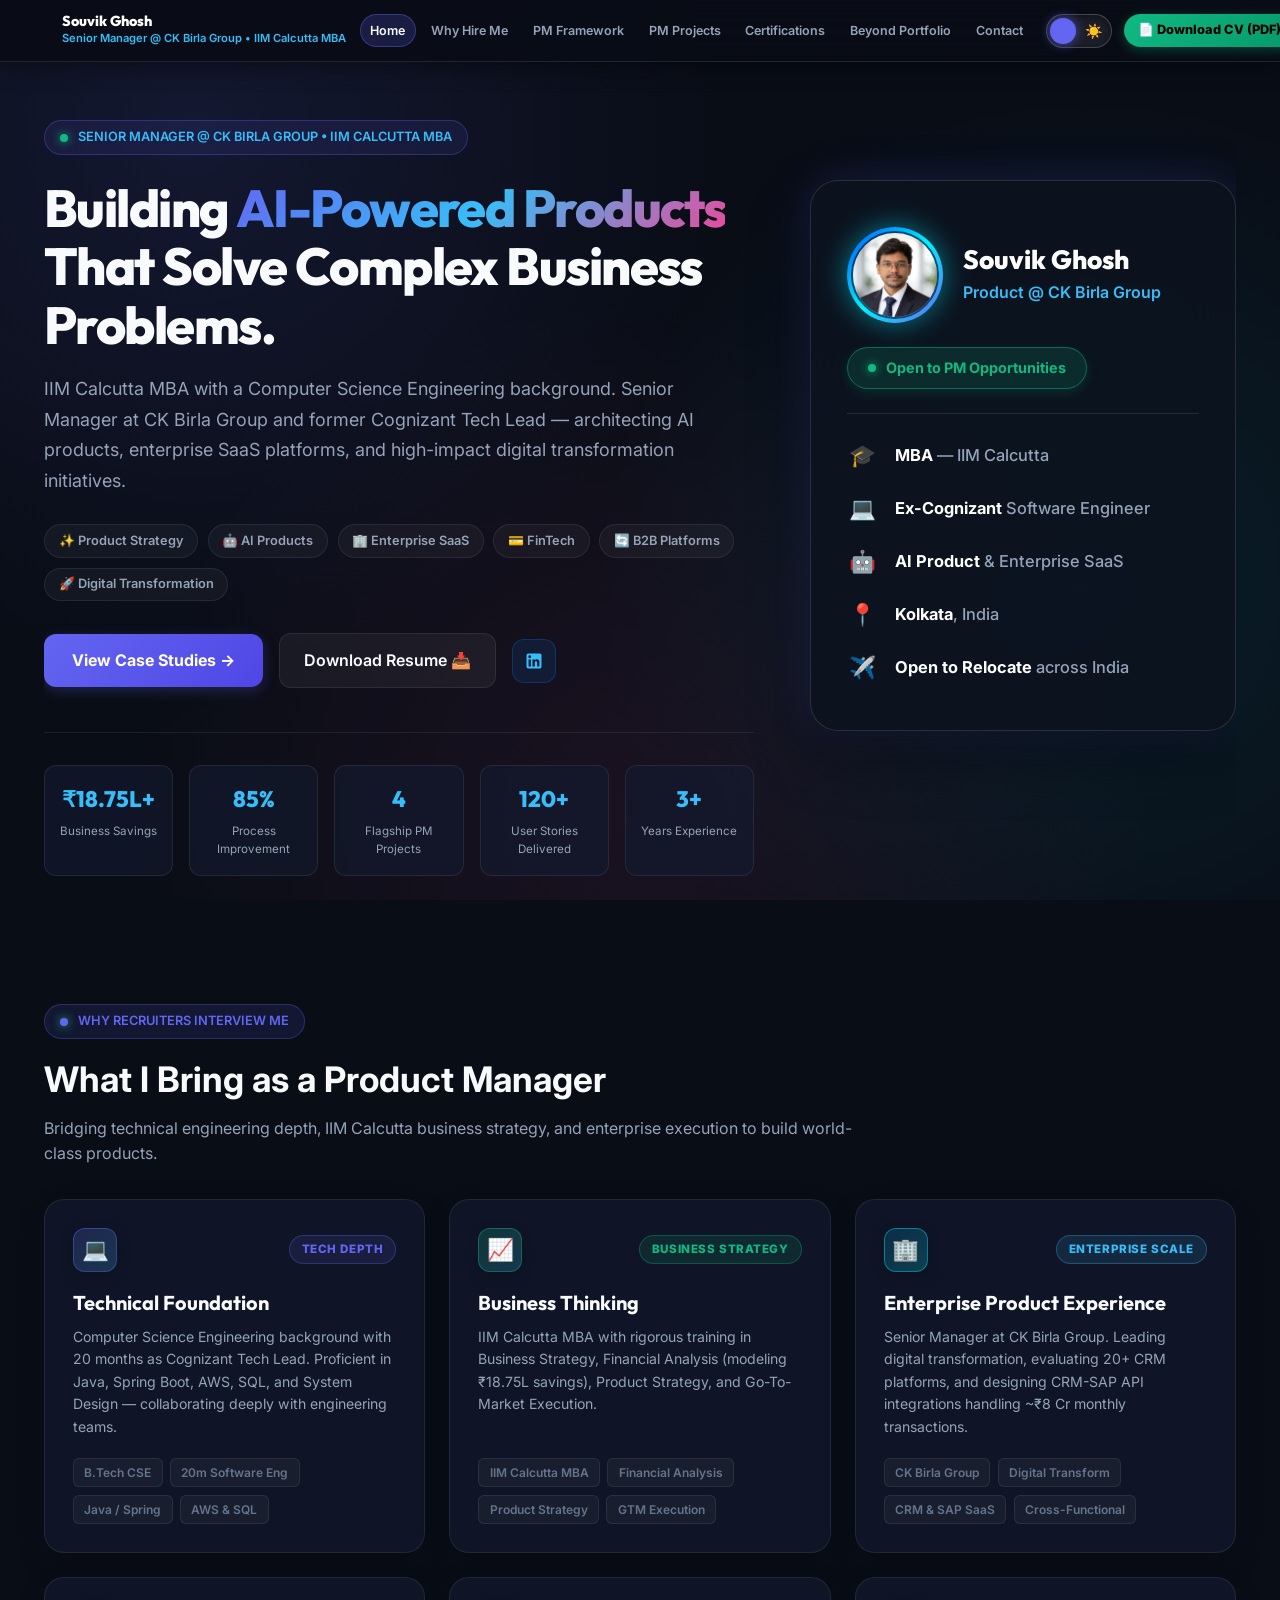
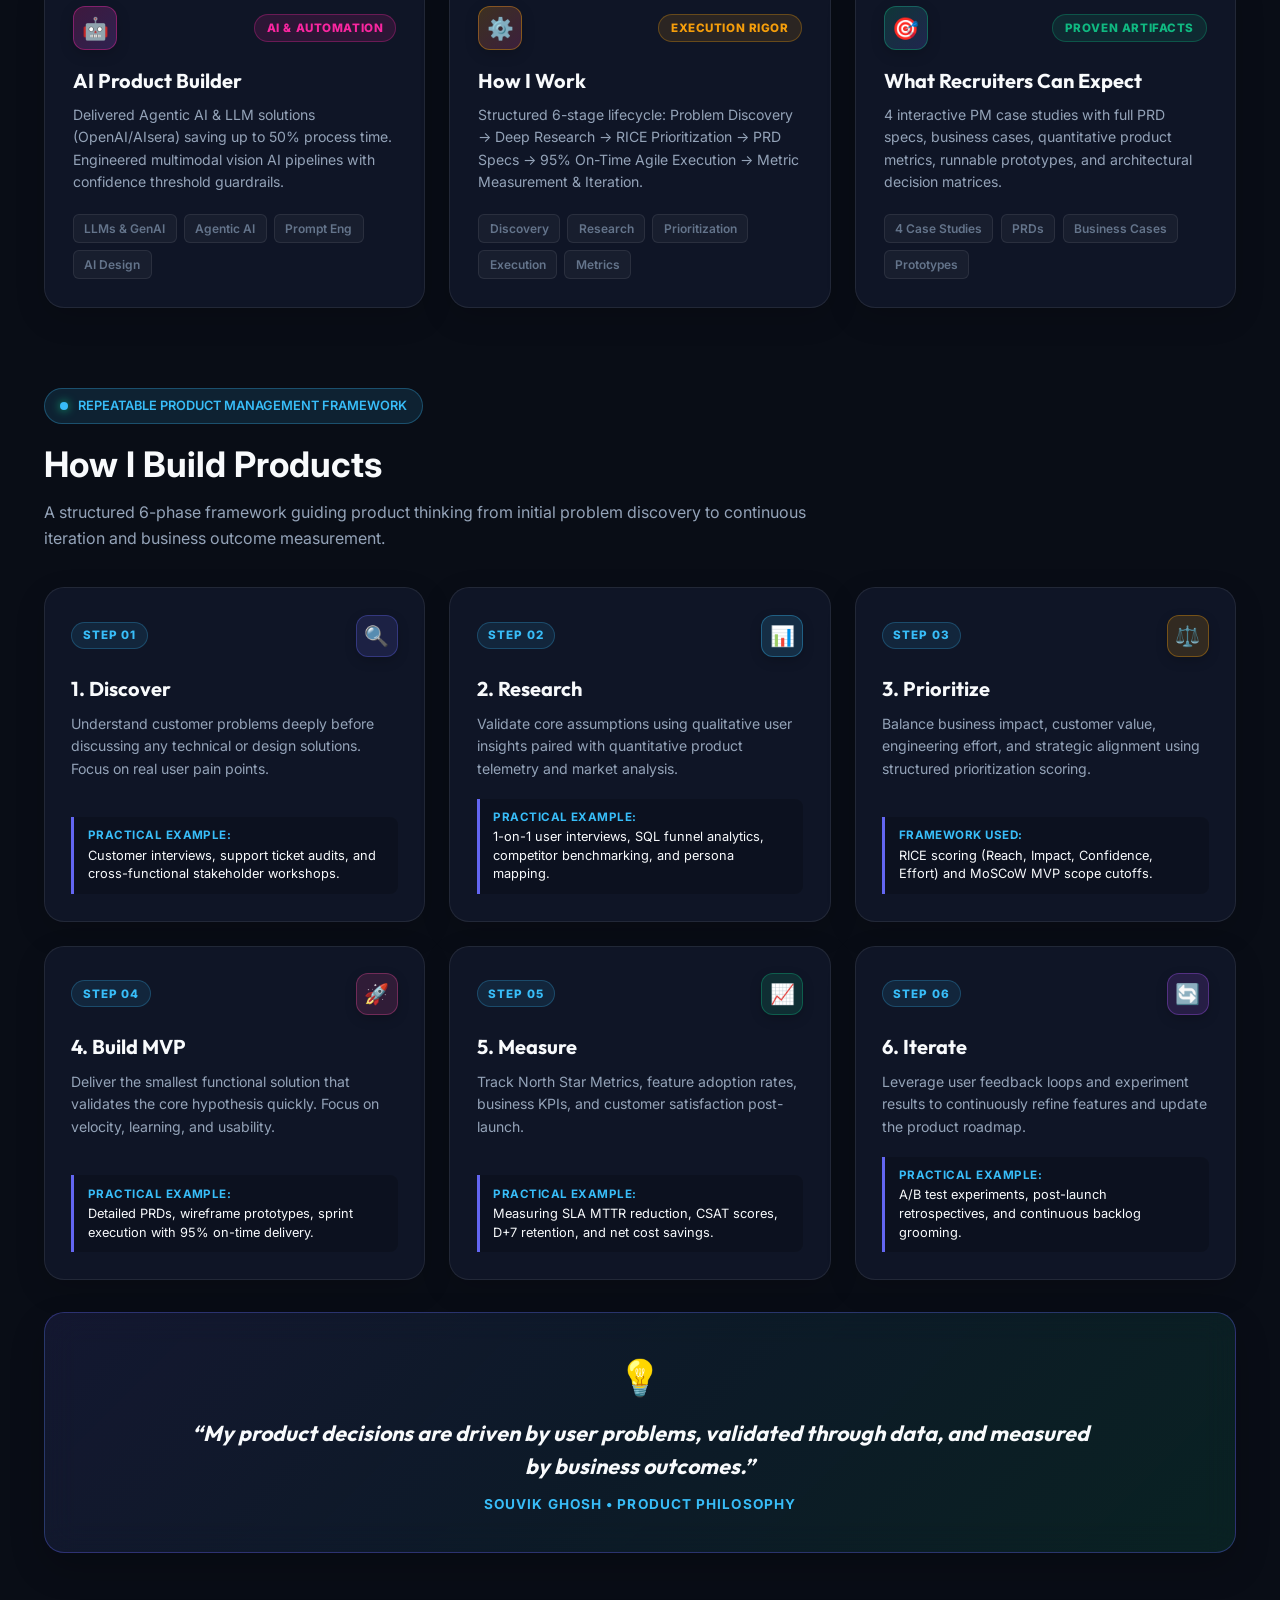
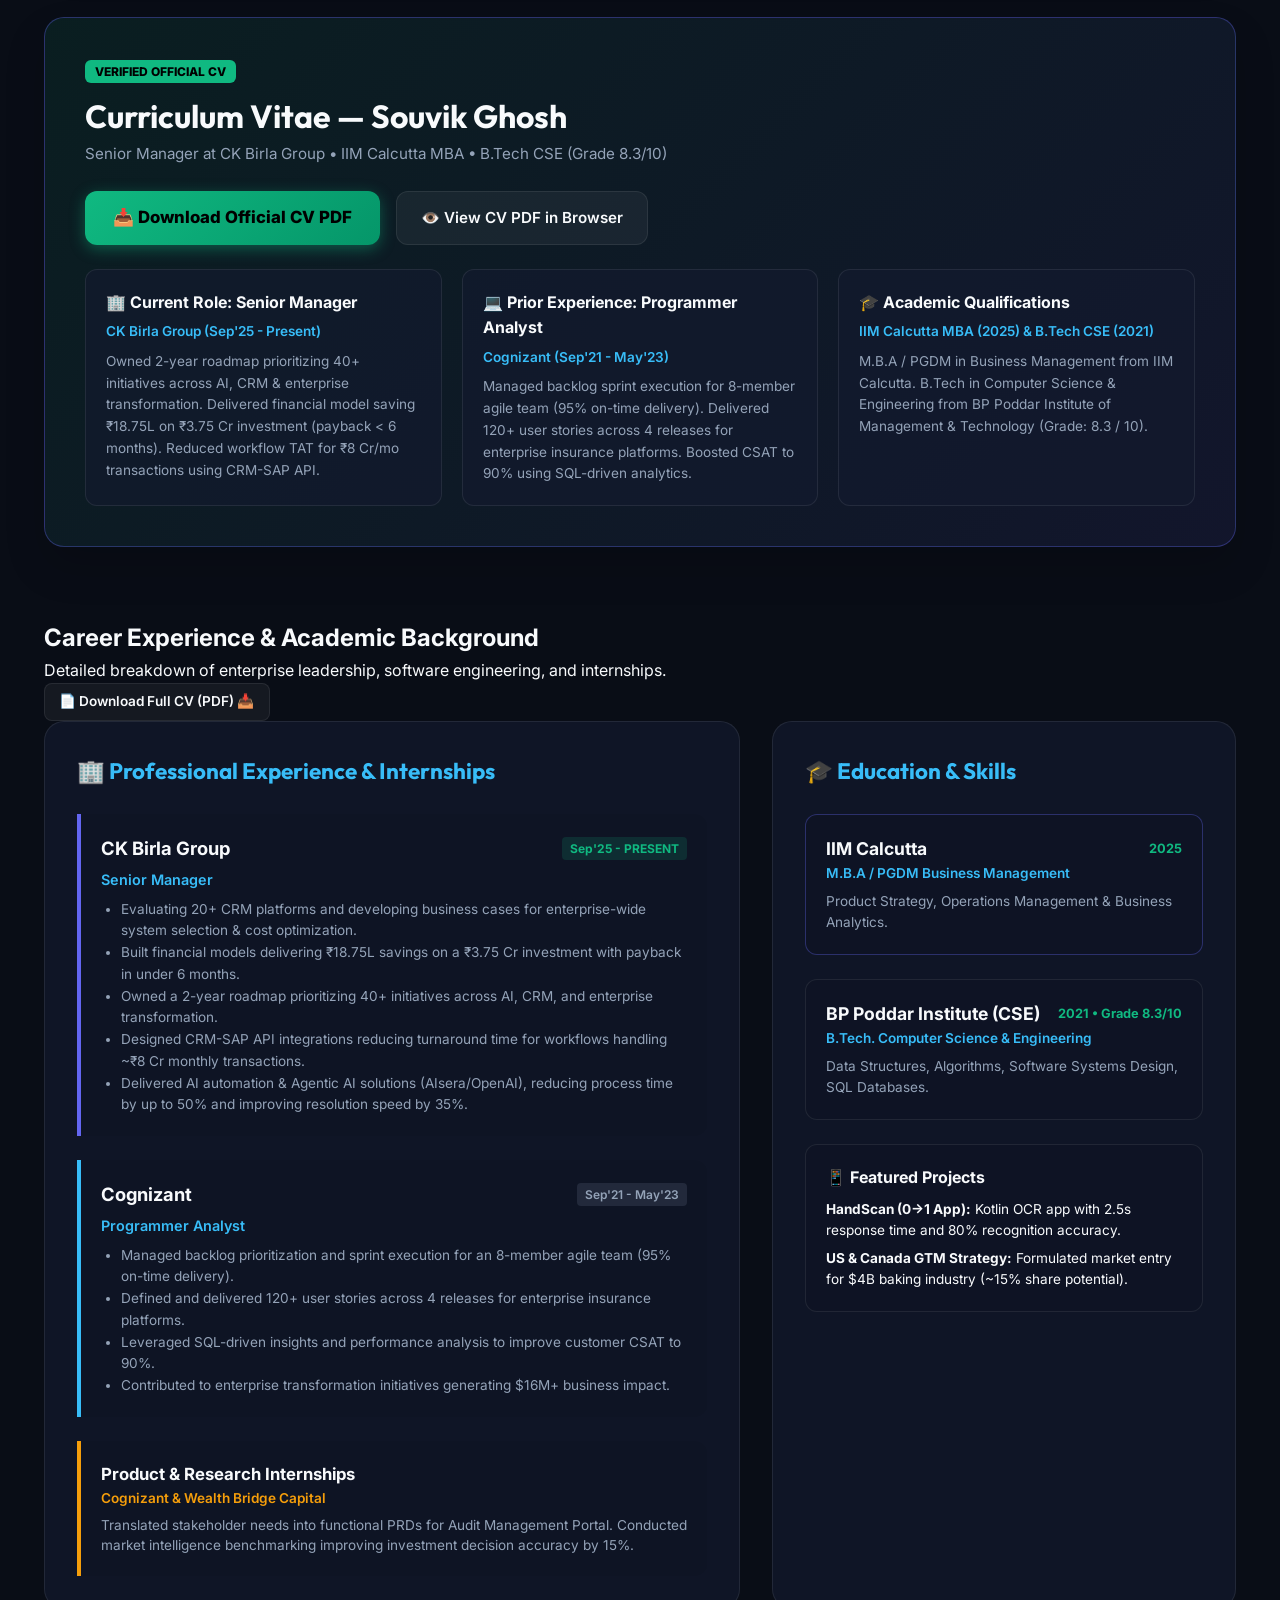
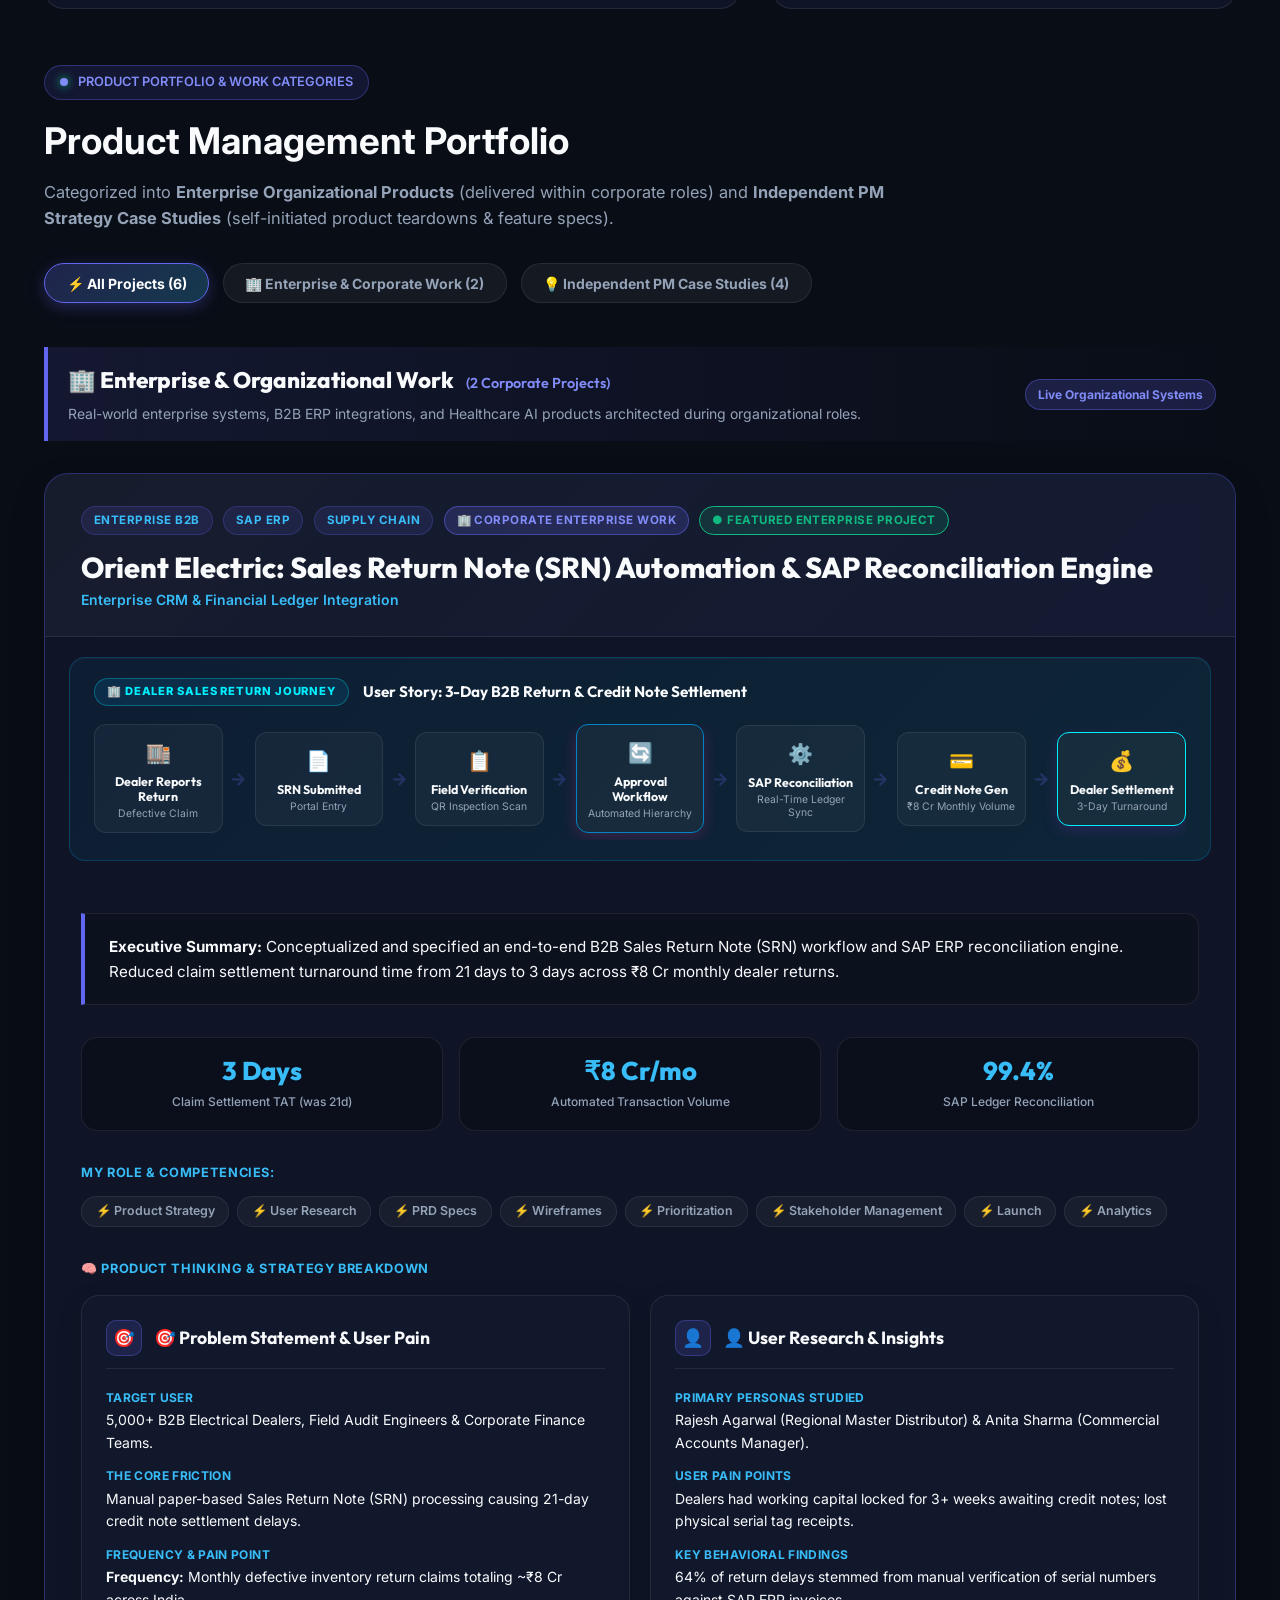
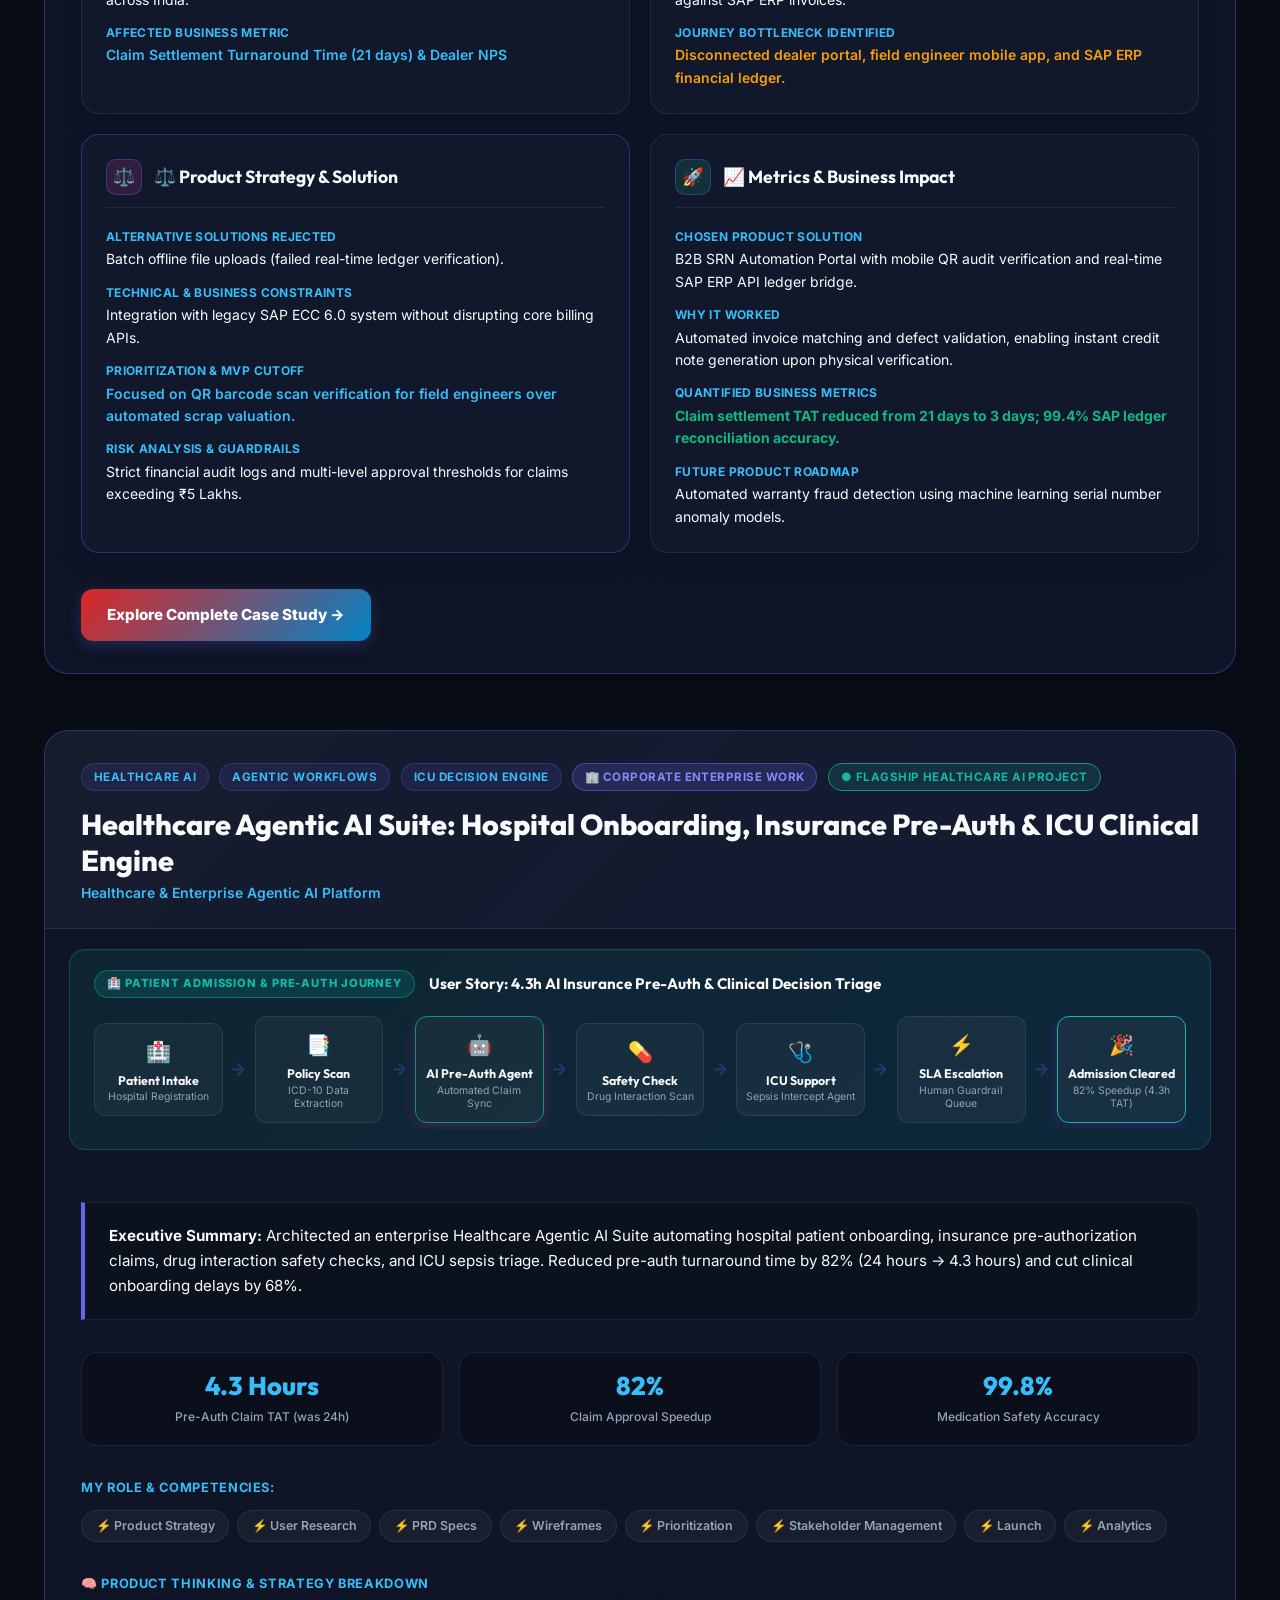
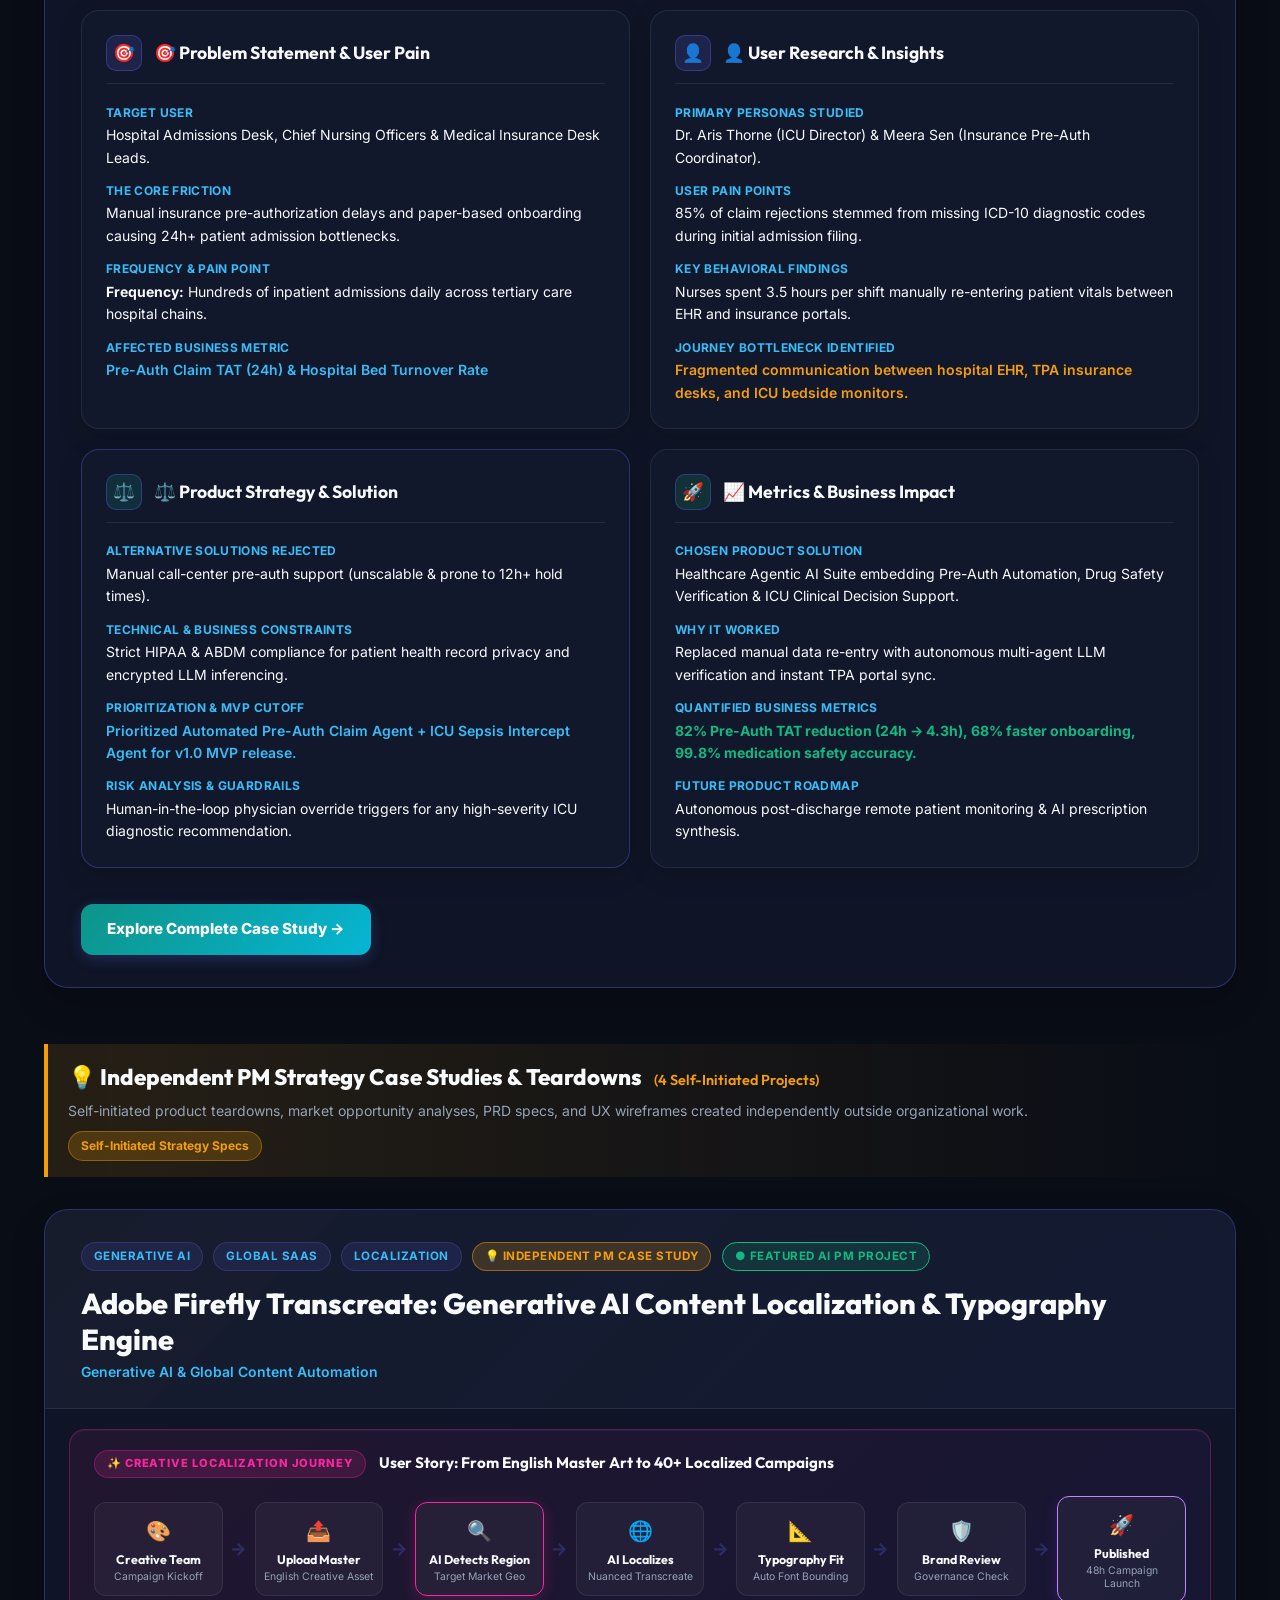
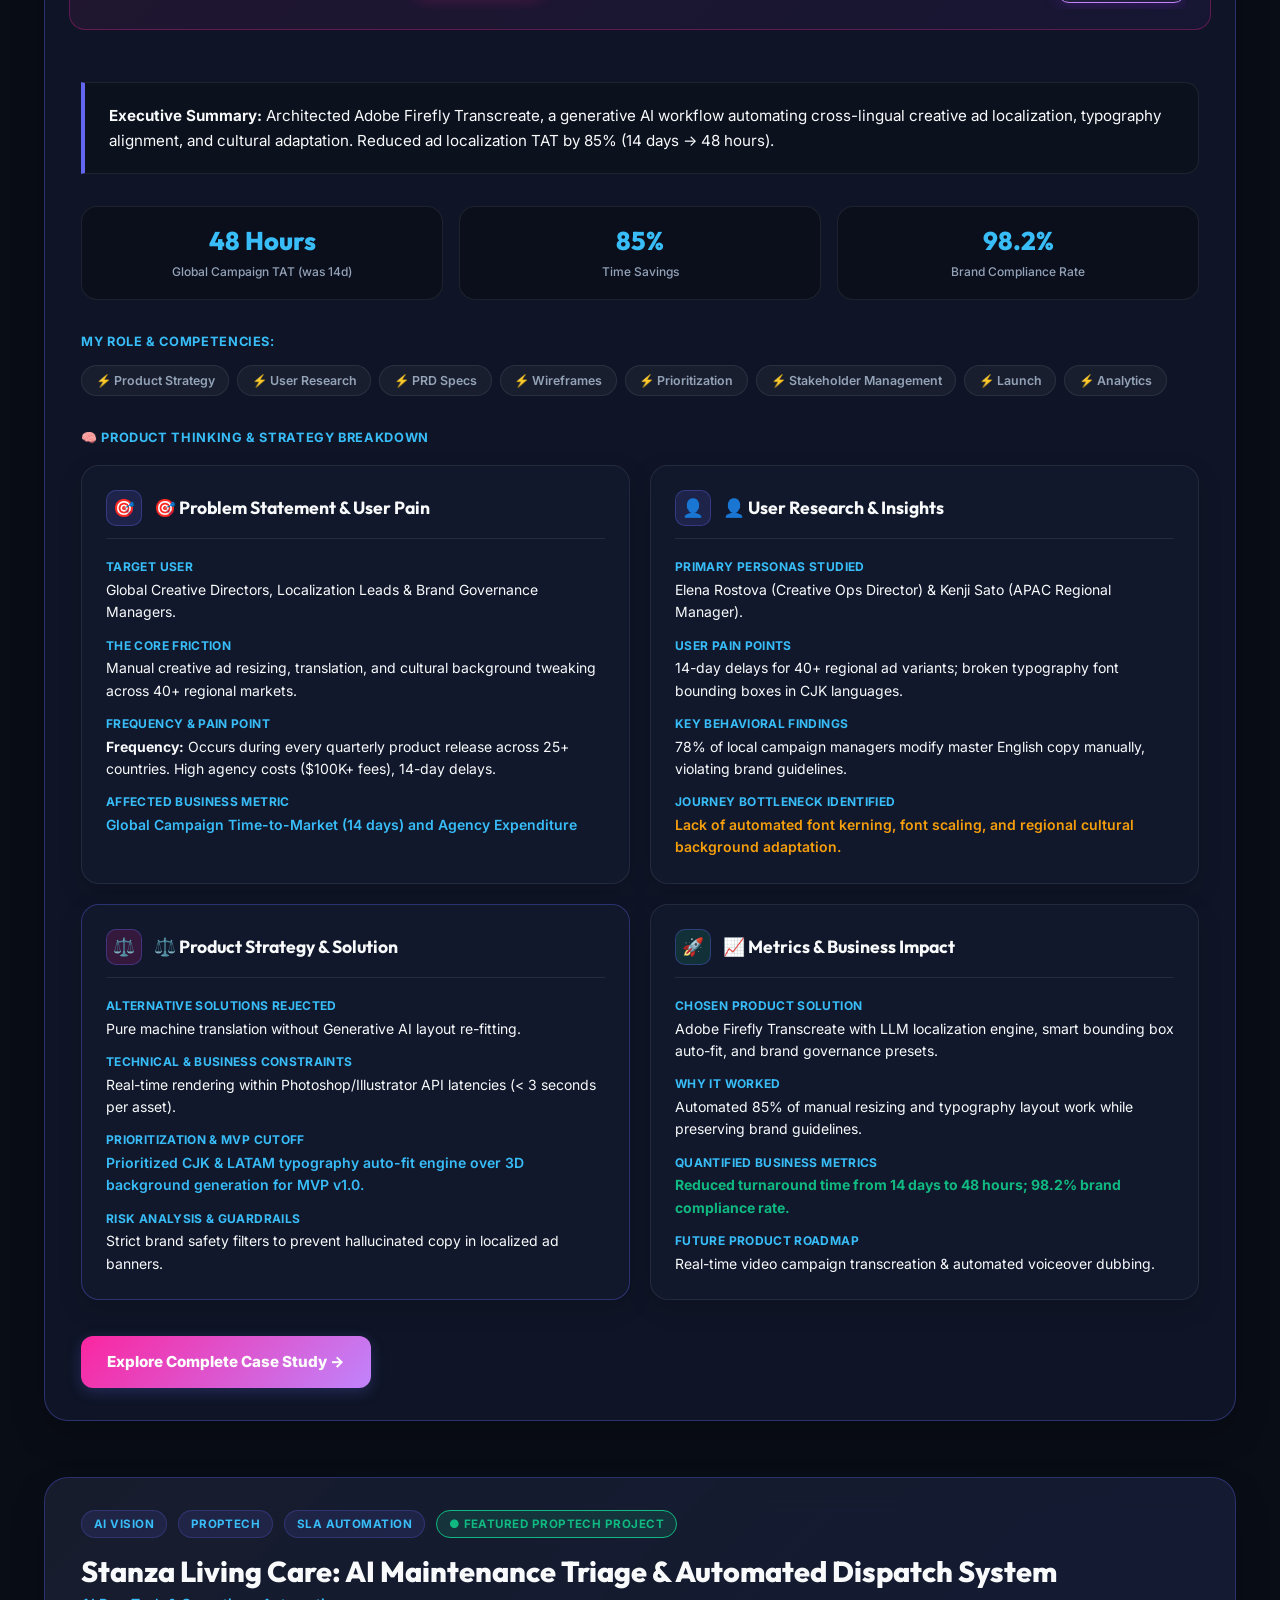
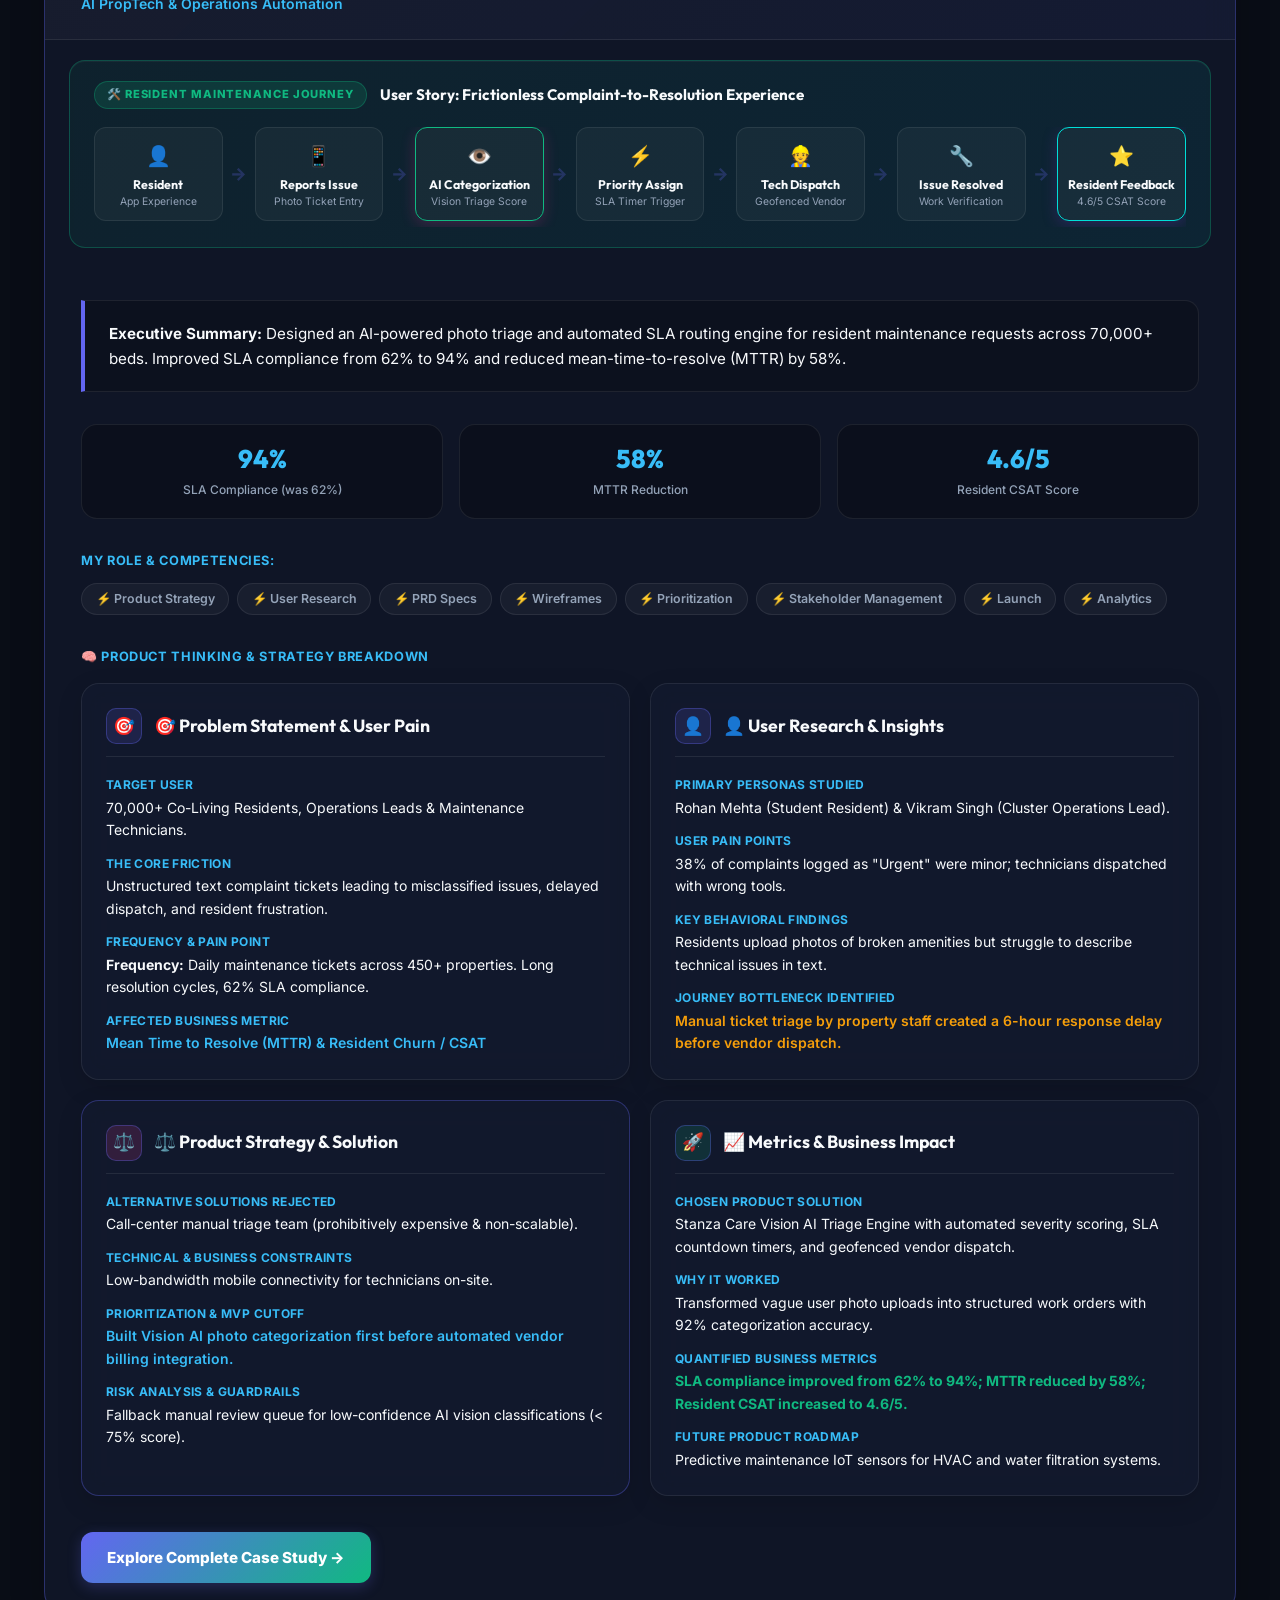
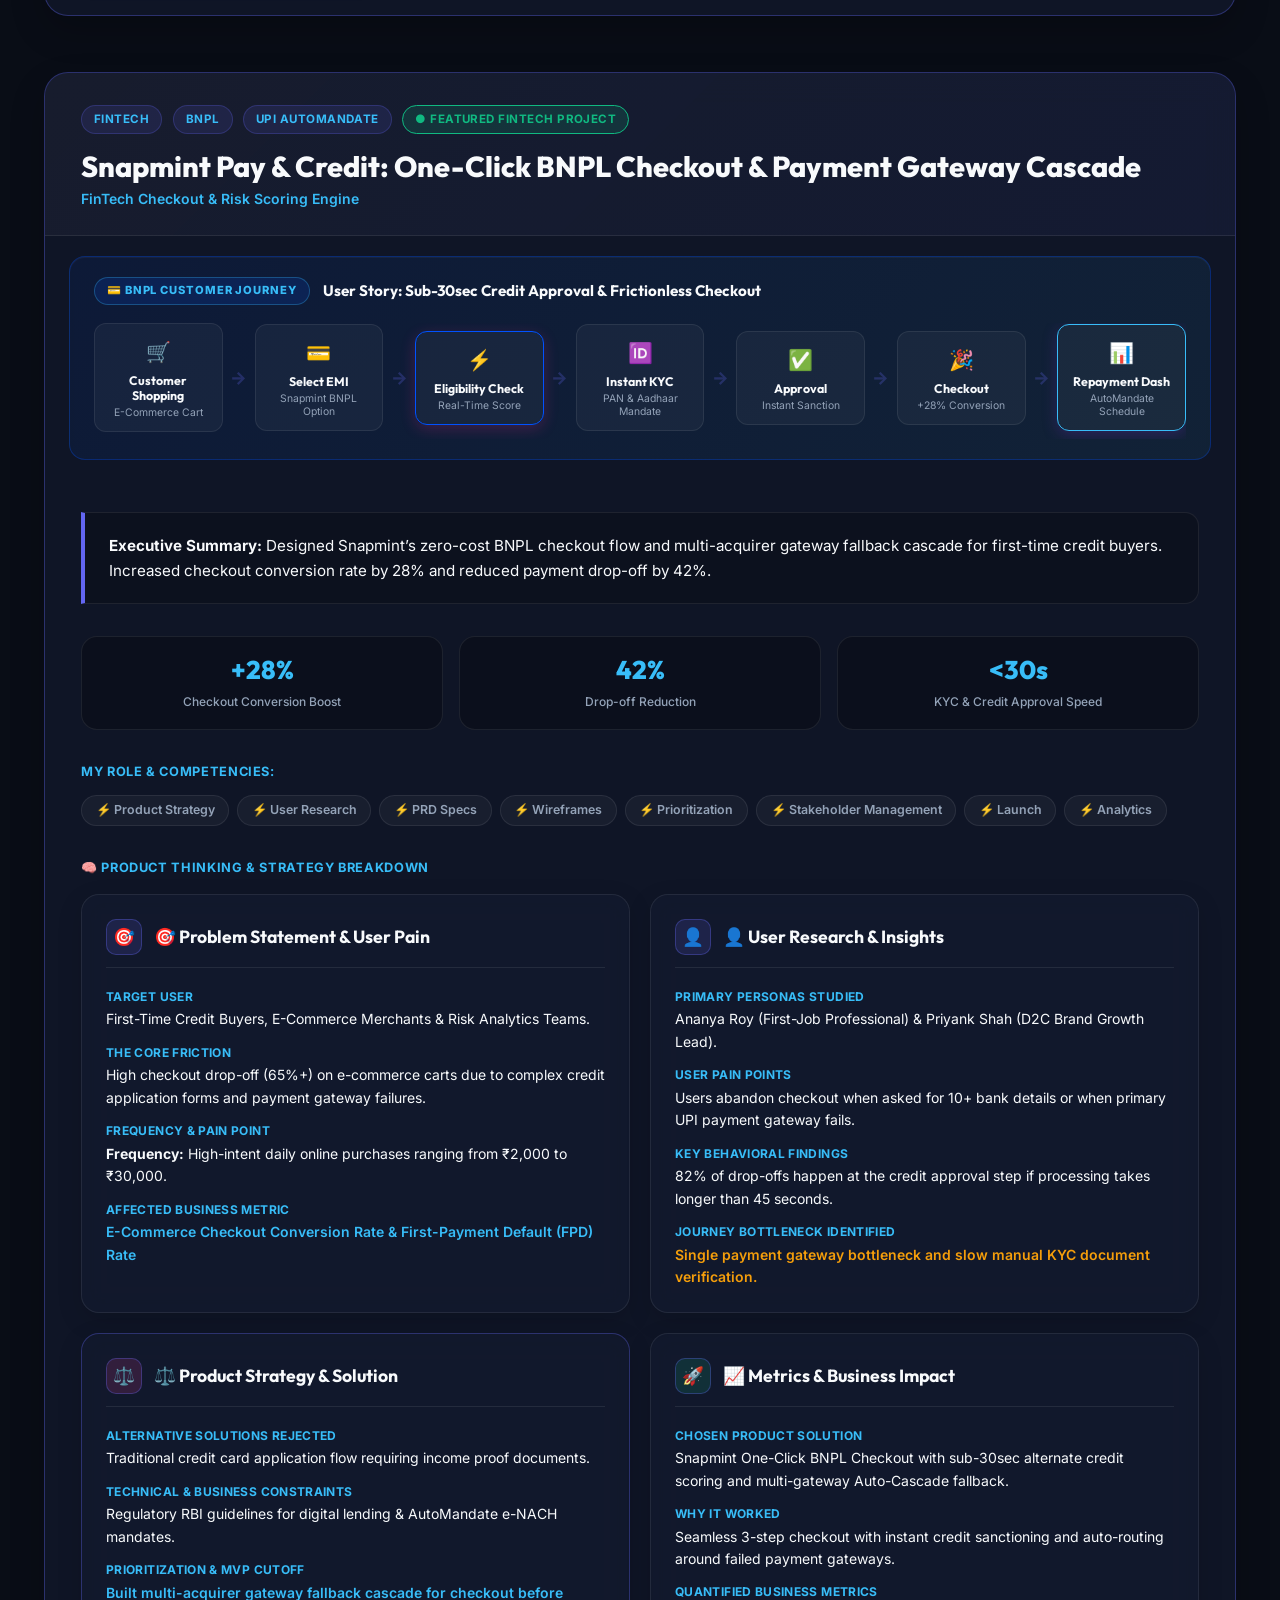
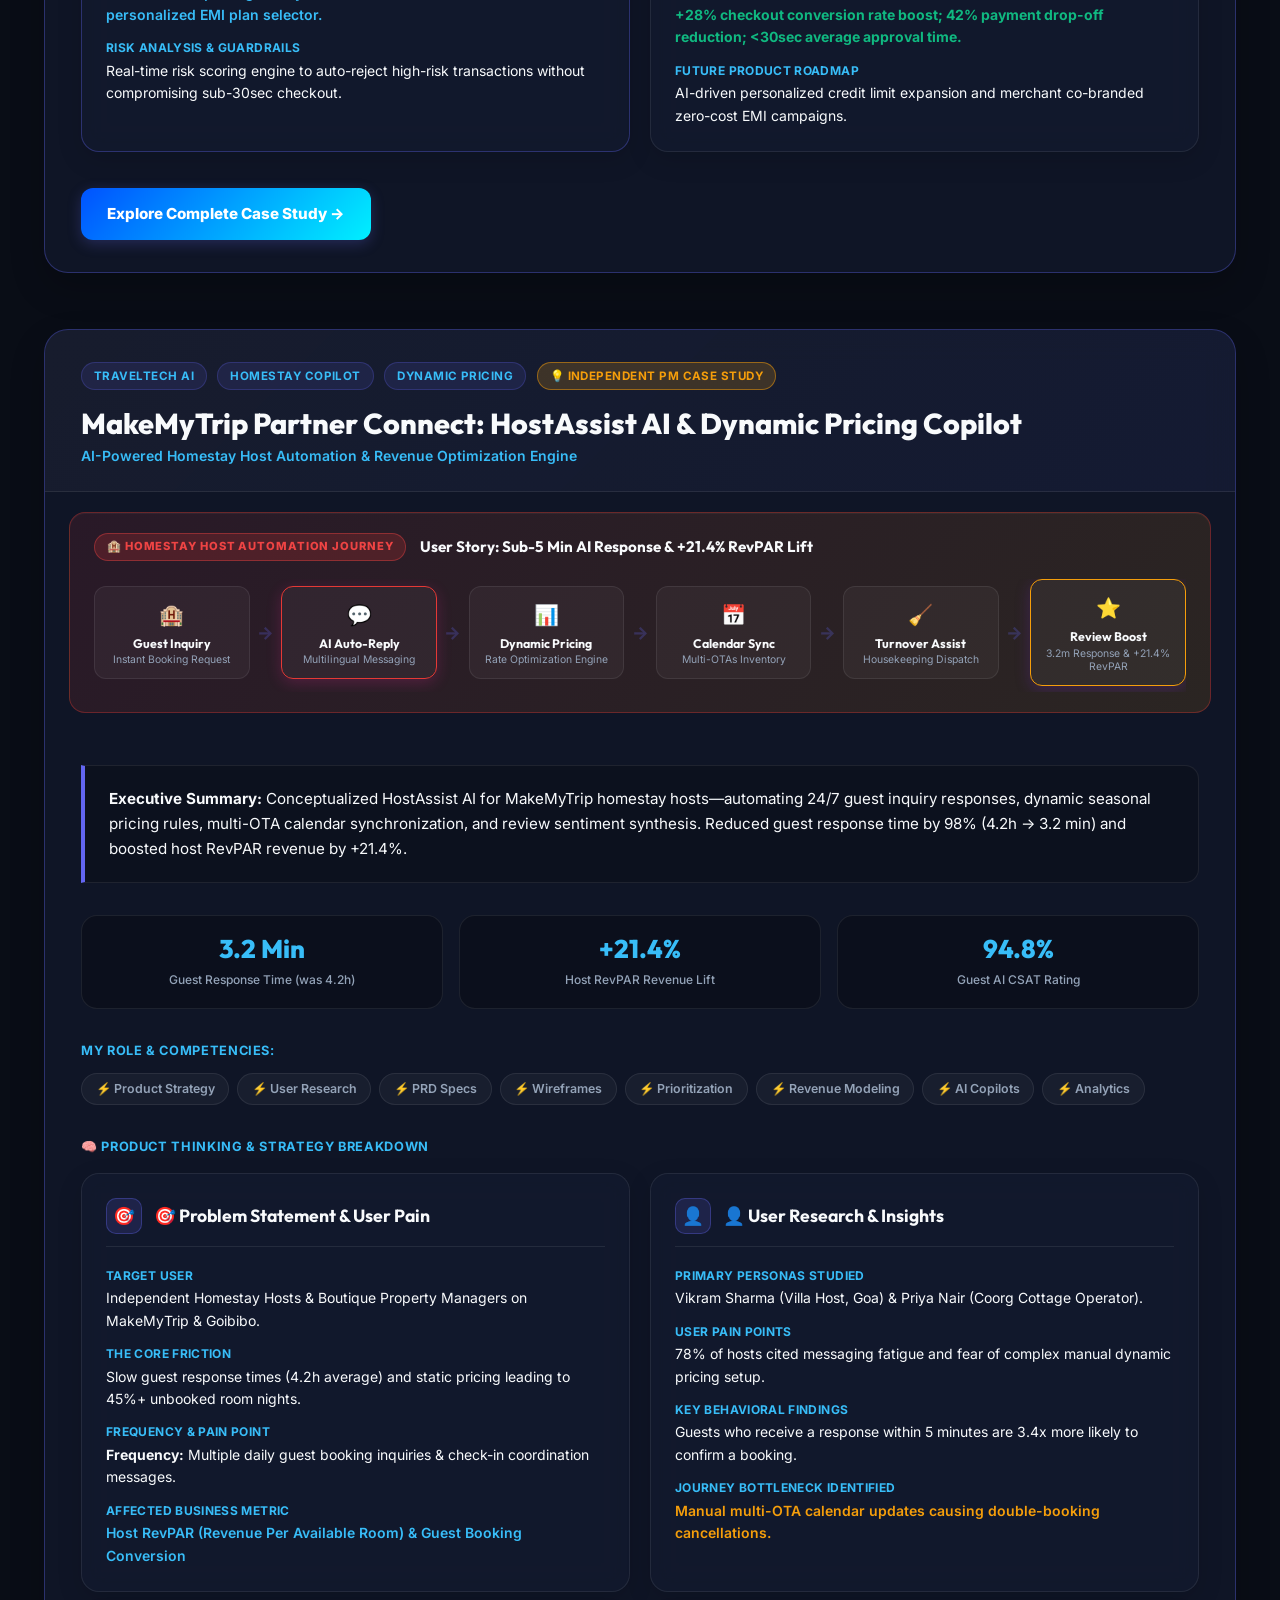
==== commit b621a496: "MMT Project added, sections made for corporate project and personal case study" ====
--- a/index.html
+++ b/index.html
@@ -24,9 +24,9 @@
         <a href="#hero" class="nav-link-item active">Home</a>
         <a href="#why-hire-me" class="nav-link-item">Why Hire Me</a>
         <a href="#framework" class="nav-link-item">PM Framework</a>
-        <a href="#case-studies" class="nav-link-item">PM Projects (4)</a>
+        <a href="#case-studies" class="nav-link-item">PM Projects</a>
+        <a href="#certifications" class="nav-link-item">Certifications</a>
         <a href="#beyond-portfolio" class="nav-link-item">Beyond Portfolio</a>
-        <a href="#certifications" class="nav-link-item">Certifications</a>
         <a href="#contact" class="nav-link-item">Contact</a>
       </nav>
 
@@ -597,64 +597,104 @@
       </div>
     </section>
 
-    <!-- Case Studies Section -->
-    <section id="case-studies" style="scroll-margin-top: 100px; padding-top: 4rem;">
-      <div class="section-header">
+    
+    <!-- Case Studies Section with Clear Enterprise vs. Independent Categorization -->
+    <section id="case-studies" style="scroll-margin-top: 100px; padding-top: 3.5rem;">
+      
+      <!-- Main Section Header -->
+      <div class="section-header" style="margin-bottom: 2rem;">
         <div>
-          <h2 class="section-title">Product Case Studies & PRDs (4 Projects)</h2>
-          <p class="section-subtitle">Deep dive into end-to-end product strategy, user research, PRD specs, wireframes, and metric impact across Adobe Firefly, Stanza Living, Orient Electric, and Snapmint.</p>
-        </div>
-      </div>
-
-      <div class="grid-cards" id="caseStudiesGrid">
-        
-        <!-- Project 1: Adobe Firefly -->
-        <div class="pm-case-card clickable-card" onclick="if(!event.target.closest('a')) window.location.href='firefly.html';" style="cursor:pointer; border-color:var(--border-highlight);">
+          <div class="badge-pill" style="margin-bottom: 0.75rem; background: rgba(99, 102, 241, 0.12); border-color: rgba(99, 102, 241, 0.35); color: #818cf8;">
+            <span class="badge-dot" style="background: #818cf8;"></span>
+            <span>PRODUCT PORTFOLIO & WORK CATEGORIES</span>
+          </div>
+          <h2 class="section-title" style="font-size: 2.3rem; margin-bottom: 0.5rem;">Product Management Portfolio</h2>
+          <p class="section-subtitle" style="font-size: 1.025rem; max-width: 860px; color: var(--text-muted);">
+            Categorized into <strong>Enterprise Organizational Products</strong> (delivered within corporate roles) and <strong>Independent PM Strategy Case Studies</strong> (self-initiated product teardowns & feature specs).
+          </p>
+        </div>
+      </div>
+
+      <!-- Interactive Category Filter Tabs -->
+      <div class="project-category-tabs" style="display: flex; gap: 0.85rem; margin-bottom: 2.75rem; flex-wrap: wrap;">
+        <button onclick="filterProjects('all')" id="tab-filter-all" class="category-tab-btn active">
+          ⚡ All Projects (6)
+        </button>
+        <button onclick="filterProjects('enterprise')" id="tab-filter-enterprise" class="category-tab-btn">
+          🏢 Enterprise & Corporate Work (2)
+        </button>
+        <button onclick="filterProjects('case-studies')" id="tab-filter-case-studies" class="category-tab-btn">
+          💡 Independent PM Case Studies (4)
+        </button>
+      </div>
+
+      <!-- Category Group 1: Enterprise & Organizational Work -->
+      <div class="project-category-group" id="group-enterprise" style="margin-bottom: 3.5rem;">
+        <div class="category-group-header" style="background: linear-gradient(90deg, rgba(99,102,241,0.12), transparent); border-left: 4px solid #6366f1; padding: 1rem 1.25rem; border-radius: 0 12px 12px 0; margin-bottom: 2rem;">
+          <div style="display: flex; align-items: center; justify-content: space-between; flex-wrap: wrap; gap: 0.5rem;">
+            <div>
+              <h3 style="font-family: var(--font-heading); font-size: 1.4rem; font-weight: 800; color: var(--text-main); margin: 0;">
+                🏢 Enterprise & Organizational Work <span style="font-size: 0.9rem; font-weight: 600; color: #818cf8; margin-left: 0.5rem;">(2 Corporate Projects)</span>
+              </h3>
+              <p style="font-size: 0.875rem; color: var(--text-muted); margin: 0.25rem 0 0 0;">
+                Real-world enterprise systems, B2B ERP integrations, and Healthcare AI products architected during organizational roles.
+              </p>
+            </div>
+            <span style="background: rgba(99,102,241,0.2); border: 1px solid rgba(99,102,241,0.4); color: #818cf8; font-size: 0.75rem; font-weight: 700; padding: 0.3rem 0.75rem; border-radius: 9999px;">
+              Live Organizational Systems
+            </span>
+          </div>
+        </div>
+
+        <div class="grid-cards">
+<!-- Project 3: Orient Electric -->
+        <div class="pm-case-card clickable-card" onclick="if(!event.target.closest('a')) window.location.href='orient.html';" style="cursor:pointer; border-color:var(--border-highlight);">
           <div class="pm-card-banner">
             <div>
               <div class="pm-domain-tags">
-                <span class="domain-pill">Generative AI</span>
-                <span class="domain-pill">Global SaaS</span>
-                <span class="domain-pill">Localization</span>
-                <span class="domain-pill" style="background:rgba(16,185,129,0.15); color:var(--success); border-color:var(--success);">● Featured AI PM Project</span>
-              </div>
-              <h3 class="pm-card-title">Adobe Firefly Transcreate: Generative AI Content Localization & Typography Engine</h3>
-              <p class="pm-card-subtitle">Generative AI & Global Content Automation</p>
-            </div>
-          </div>
-
-          <!-- Product User Journey: Adobe Firefly -->
-          <div class="project-hero-visual-card hero-visual-firefly">
+                <span class="domain-pill">Enterprise B2B</span>
+                <span class="domain-pill">SAP ERP</span>
+                <span class="domain-pill">Supply Chain</span>
+                <span class="domain-pill" style="background:rgba(99,102,241,0.2); color:#818CF8; border-color:rgba(99,102,241,0.5); font-weight:700;">🏢 CORPORATE ENTERPRISE WORK</span>
+                <span class="domain-pill" style="background:rgba(16,185,129,0.15); color:var(--success); border-color:var(--success);">● Featured Enterprise Project</span>
+              </div>
+              <h3 class="pm-card-title">Orient Electric: Sales Return Note (SRN) Automation & SAP Reconciliation Engine</h3>
+              <p class="pm-card-subtitle">Enterprise CRM & Financial Ledger Integration</p>
+            </div>
+          </div>
+
+          <!-- Product User Journey: Orient Electric -->
+          <div class="project-hero-visual-card hero-visual-orient">
             <div class="visual-card-header">
-              <span class="visual-header-badge" style="background:rgba(250,38,160,0.15); color:#FA26A0; border-color:rgba(250,38,160,0.3);">✨ CREATIVE LOCALIZATION JOURNEY</span>
-              <span class="visual-header-title">User Story: From English Master Art to 40+ Localized Campaigns</span>
+              <span class="visual-header-badge" style="background:rgba(2,132,199,0.15); color:#00F0FF; border-color:rgba(0,240,255,0.3);">🏢 DEALER SALES RETURN JOURNEY</span>
+              <span class="visual-header-title">User Story: 3-Day B2B Return & Credit Note Settlement</span>
             </div>
             <div class="visual-workflow-nodes">
-              <div class="visual-node-box"><div class="visual-node-icon">🎨</div><div class="visual-node-label">Creative Team</div><div class="visual-node-sub">Campaign Kickoff</div></div>
-              <div class="visual-flow-arrow">&rarr;</div>
-              <div class="visual-node-box"><div class="visual-node-icon">📤</div><div class="visual-node-label">Upload Master</div><div class="visual-node-sub">English Creative Asset</div></div>
-              <div class="visual-flow-arrow">&rarr;</div>
-              <div class="visual-node-box visual-node-active" style="border-color:#FA26A0;"><div class="visual-node-icon">🔍</div><div class="visual-node-label">AI Detects Region</div><div class="visual-node-sub">Target Market Geo</div></div>
-              <div class="visual-flow-arrow">&rarr;</div>
-              <div class="visual-node-box"><div class="visual-node-icon">🌐</div><div class="visual-node-label">AI Localizes</div><div class="visual-node-sub">Nuanced Transcreate</div></div>
-              <div class="visual-flow-arrow">&rarr;</div>
-              <div class="visual-node-box"><div class="visual-node-icon">📐</div><div class="visual-node-label">Typography Fit</div><div class="visual-node-sub">Auto Font Bounding</div></div>
-              <div class="visual-flow-arrow">&rarr;</div>
-              <div class="visual-node-box"><div class="visual-node-icon">🛡️</div><div class="visual-node-label">Brand Review</div><div class="visual-node-sub">Governance Check</div></div>
-              <div class="visual-flow-arrow">&rarr;</div>
-              <div class="visual-node-box visual-node-highlight" style="border-color:#c084fc;"><div class="visual-node-icon">🚀</div><div class="visual-node-label">Published</div><div class="visual-node-sub">48h Campaign Launch</div></div>
+              <div class="visual-node-box"><div class="visual-node-icon">🏬</div><div class="visual-node-label">Dealer Reports Return</div><div class="visual-node-sub">Defective Claim</div></div>
+              <div class="visual-flow-arrow">&rarr;</div>
+              <div class="visual-node-box"><div class="visual-node-icon">📄</div><div class="visual-node-label">SRN Submitted</div><div class="visual-node-sub">Portal Entry</div></div>
+              <div class="visual-flow-arrow">&rarr;</div>
+              <div class="visual-node-box"><div class="visual-node-icon">📋</div><div class="visual-node-label">Field Verification</div><div class="visual-node-sub">QR Inspection Scan</div></div>
+              <div class="visual-flow-arrow">&rarr;</div>
+              <div class="visual-node-box visual-node-active" style="border-color:#0284c7;"><div class="visual-node-icon">🔄</div><div class="visual-node-label">Approval Workflow</div><div class="visual-node-sub">Automated Hierarchy</div></div>
+              <div class="visual-flow-arrow">&rarr;</div>
+              <div class="visual-node-box"><div class="visual-node-icon">⚙️</div><div class="visual-node-label">SAP Reconciliation</div><div class="visual-node-sub">Real-Time Ledger Sync</div></div>
+              <div class="visual-flow-arrow">&rarr;</div>
+              <div class="visual-node-box"><div class="visual-node-icon">💳</div><div class="visual-node-label">Credit Note Gen</div><div class="visual-node-sub">₹8 Cr Monthly Volume</div></div>
+              <div class="visual-flow-arrow">&rarr;</div>
+              <div class="visual-node-box visual-node-highlight" style="border-color:#00F0FF;"><div class="visual-node-icon">💰</div><div class="visual-node-label">Dealer Settlement</div><div class="visual-node-sub">3-Day Turnaround</div></div>
             </div>
           </div>
 
           <div class="pm-card-body">
             <div class="pm-exec-summary">
-              <strong>Executive Summary:</strong> Architected Adobe Firefly Transcreate, a generative AI workflow automating cross-lingual creative ad localization, typography alignment, and cultural adaptation. Reduced ad localization TAT by 85% (14 days → 48 hours).
+              <strong>Executive Summary:</strong> Conceptualized and specified an end-to-end B2B Sales Return Note (SRN) workflow and SAP ERP reconciliation engine. Reduced claim settlement turnaround time from 21 days to 3 days across ₹8 Cr monthly dealer returns.
             </div>
 
             <div class="pm-kpi-grid">
-              <div class="pm-kpi-card"><div class="pm-kpi-val">48 Hours</div><div class="pm-kpi-lbl">Global Campaign TAT (was 14d)</div></div>
-              <div class="pm-kpi-card"><div class="pm-kpi-val">85%</div><div class="pm-kpi-lbl">Time Savings</div></div>
-              <div class="pm-kpi-card"><div class="pm-kpi-val">98.2%</div><div class="pm-kpi-lbl">Brand Compliance Rate</div></div>
+              <div class="pm-kpi-card"><div class="pm-kpi-val">3 Days</div><div class="pm-kpi-lbl">Claim Settlement TAT (was 21d)</div></div>
+              <div class="pm-kpi-card"><div class="pm-kpi-val">₹8 Cr/mo</div><div class="pm-kpi-lbl">Automated Transaction Volume</div></div>
+              <div class="pm-kpi-card"><div class="pm-kpi-val">99.4%</div><div class="pm-kpi-lbl">SAP Ledger Reconciliation</div></div>
             </div>
 
             <div class="pm-role-bar">
@@ -686,19 +726,19 @@
                   <div class="thinking-card-body">
                     <div class="thinking-field">
                       <span class="thinking-field-label">Target User</span>
-                      <span class="thinking-field-content">Global Creative Directors, Localization Leads & Brand Governance Managers.</span>
+                      <span class="thinking-field-content">5,000+ B2B Electrical Dealers, Field Audit Engineers & Corporate Finance Teams.</span>
                     </div>
                     <div class="thinking-field">
                       <span class="thinking-field-label">The Core Friction</span>
-                      <span class="thinking-field-content">Manual creative ad resizing, translation, and cultural background tweaking across 40+ regional markets.</span>
+                      <span class="thinking-field-content">Manual paper-based Sales Return Note (SRN) processing causing 21-day credit note settlement delays.</span>
                     </div>
                     <div class="thinking-field">
                       <span class="thinking-field-label">Frequency & Pain Point</span>
-                      <span class="thinking-field-content"><strong>Frequency:</strong> Occurs during every quarterly product release across 25+ countries. High agency costs ($100K+ fees), 14-day delays.</span>
+                      <span class="thinking-field-content"><strong>Frequency:</strong> Monthly defective inventory return claims totaling ~₹8 Cr across India.</span>
                     </div>
                     <div class="thinking-field">
                       <span class="thinking-field-label">Affected Business Metric</span>
-                      <span class="thinking-field-content" style="color:var(--secondary); font-weight:600;">Global Campaign Time-to-Market (14 days) and Agency Expenditure</span>
+                      <span class="thinking-field-content" style="color:var(--secondary); font-weight:600;">Claim Settlement Turnaround Time (21 days) & Dealer NPS</span>
                     </div>
                   </div>
                 </div>
@@ -712,19 +752,19 @@
                   <div class="thinking-card-body">
                     <div class="thinking-field">
                       <span class="thinking-field-label">Primary Personas Studied</span>
-                      <span class="thinking-field-content">Elena Rostova (Creative Ops Director) & Kenji Sato (APAC Regional Manager).</span>
+                      <span class="thinking-field-content">Rajesh Agarwal (Regional Master Distributor) & Anita Sharma (Commercial Accounts Manager).</span>
                     </div>
                     <div class="thinking-field">
                       <span class="thinking-field-label">User Pain Points</span>
-                      <span class="thinking-field-content">14-day delays for 40+ regional ad variants; broken typography font bounding boxes in CJK languages.</span>
+                      <span class="thinking-field-content">Dealers had working capital locked for 3+ weeks awaiting credit notes; lost physical serial tag receipts.</span>
                     </div>
                     <div class="thinking-field">
                       <span class="thinking-field-label">Key Behavioral Findings</span>
-                      <span class="thinking-field-content">78% of local campaign managers modify master English copy manually, violating brand guidelines.</span>
+                      <span class="thinking-field-content">64% of return delays stemmed from manual verification of serial numbers against SAP ERP invoices.</span>
                     </div>
                     <div class="thinking-field">
                       <span class="thinking-field-label">Journey Bottleneck Identified</span>
-                      <span class="thinking-field-content" style="color:var(--warning); font-weight:600;">Lack of automated font kerning, font scaling, and regional cultural background adaptation.</span>
+                      <span class="thinking-field-content" style="color:var(--warning); font-weight:600;">Disconnected dealer portal, field engineer mobile app, and SAP ERP financial ledger.</span>
                     </div>
                   </div>
                 </div>
@@ -732,25 +772,25 @@
                 <!-- Card 3: Product Decisions & Trade-offs -->
                 <div class="thinking-card" style="border-color:var(--border-highlight);">
                   <div class="thinking-card-header">
-                    <div class="thinking-card-icon" style="background:rgba(250,38,160,0.15); color:var(--firefly-pink);">⚖️</div>
+                    <div class="thinking-card-icon" style="background:rgba(236,72,153,0.15); color:var(--accent);">⚖️</div>
                     <div class="thinking-card-title" style="color:var(--text-main);">⚖️ Product Strategy & Solution</div>
                   </div>
                   <div class="thinking-card-body">
                     <div class="thinking-field">
                       <span class="thinking-field-label">Alternative Solutions Rejected</span>
-                      <span class="thinking-field-content">Pure machine translation without Generative AI layout re-fitting.</span>
+                      <span class="thinking-field-content">Batch offline file uploads (failed real-time ledger verification).</span>
                     </div>
                     <div class="thinking-field">
                       <span class="thinking-field-label">Technical & Business Constraints</span>
-                      <span class="thinking-field-content">Real-time rendering within Photoshop/Illustrator API latencies (&lt; 3 seconds per asset).</span>
+                      <span class="thinking-field-content">Integration with legacy SAP ECC 6.0 system without disrupting core billing APIs.</span>
                     </div>
                     <div class="thinking-field">
                       <span class="thinking-field-label">Prioritization & MVP Cutoff</span>
-                      <span class="thinking-field-content" style="color:var(--secondary); font-weight:600;">Prioritized CJK & LATAM typography auto-fit engine over 3D background generation for MVP v1.0.</span>
+                      <span class="thinking-field-content" style="color:var(--secondary); font-weight:600;">Focused on QR barcode scan verification for field engineers over automated scrap valuation.</span>
                     </div>
                     <div class="thinking-field">
                       <span class="thinking-field-label">Risk Analysis & Guardrails</span>
-                      <span class="thinking-field-content">Strict brand safety filters to prevent hallucinated copy in localized ad banners.</span>
+                      <span class="thinking-field-content">Strict financial audit logs and multi-level approval thresholds for claims exceeding ₹5 Lakhs.</span>
                     </div>
                   </div>
                 </div>
@@ -764,19 +804,19 @@
                   <div class="thinking-card-body">
                     <div class="thinking-field">
                       <span class="thinking-field-label">Chosen Product Solution</span>
-                      <span class="thinking-field-content">Adobe Firefly Transcreate with LLM localization engine, smart bounding box auto-fit, and brand governance presets.</span>
+                      <span class="thinking-field-content">B2B SRN Automation Portal with mobile QR audit verification and real-time SAP ERP API ledger bridge.</span>
                     </div>
                     <div class="thinking-field">
                       <span class="thinking-field-label">Why It Worked</span>
-                      <span class="thinking-field-content">Automated 85% of manual resizing and typography layout work while preserving brand guidelines.</span>
+                      <span class="thinking-field-content">Automated invoice matching and defect validation, enabling instant credit note generation upon physical verification.</span>
                     </div>
                     <div class="thinking-field">
                       <span class="thinking-field-label">Quantified Business Metrics</span>
-                      <span class="thinking-field-content" style="color:var(--success); font-weight:700;">Reduced turnaround time from 14 days to 48 hours; 98.2% brand compliance rate.</span>
+                      <span class="thinking-field-content" style="color:var(--success); font-weight:700;">Claim settlement TAT reduced from 21 days to 3 days; 99.4% SAP ledger reconciliation accuracy.</span>
                     </div>
                     <div class="thinking-field">
                       <span class="thinking-field-label">Future Product Roadmap</span>
-                      <span class="thinking-field-content">Real-time video campaign transcreation & automated voiceover dubbing.</span>
+                      <span class="thinking-field-content">Automated warranty fraud detection using machine learning serial number anomaly models.</span>
                     </div>
                   </div>
                 </div>
@@ -786,60 +826,63 @@
 
 
             <div class="pm-card-actions">
-              <a href="firefly.html" class="btn btn-primary" style="background:linear-gradient(135deg, #FA26A0, #c084fc); color:white; font-weight:800; padding:0.85rem 1.65rem; font-size:0.95rem; text-decoration:none;">
+              <a href="orient.html" class="btn btn-primary" style="background:linear-gradient(135deg, #dc2626, #0284c7); color:white; font-weight:800; padding:0.85rem 1.65rem; font-size:0.95rem; text-decoration:none;">
                 Explore Complete Case Study &rarr;
               </a>
             </div>
           </div>
         </div>
 
-        <!-- Project 2: Stanza Living Care -->
-        <div class="pm-case-card clickable-card" onclick="if(!event.target.closest('a')) window.location.href='stanza.html';" style="cursor:pointer; border-color:var(--border-highlight);">
+        
+
+<!-- Project 5: Healthcare Agentic AI Suite (Hospital Onboarding & ICU Clinical Engine) -->
+        <div class="pm-case-card clickable-card" onclick="if(!event.target.closest('a')) window.location.href='hospital.html';" style="cursor:pointer; border-color:var(--border-highlight); margin-top:3.5rem;">
           <div class="pm-card-banner">
             <div>
               <div class="pm-domain-tags">
-                <span class="domain-pill">AI Vision</span>
-                <span class="domain-pill">PropTech</span>
-                <span class="domain-pill">SLA Automation</span>
-                <span class="domain-pill" style="background:rgba(16,185,129,0.15); color:var(--success); border-color:var(--success);">● Featured PropTech Project</span>
-              </div>
-              <h3 class="pm-card-title">Stanza Living Care: AI Maintenance Triage & Automated Dispatch System</h3>
-              <p class="pm-card-subtitle">AI PropTech & Operations Automation</p>
-            </div>
-          </div>
-
-          <!-- Product User Journey: Stanza Living -->
-          <div class="project-hero-visual-card hero-visual-stanza">
+                <span class="domain-pill">Healthcare AI</span>
+                <span class="domain-pill">Agentic Workflows</span>
+                <span class="domain-pill">ICU Decision Engine</span>
+                <span class="domain-pill" style="background:rgba(99,102,241,0.2); color:#818CF8; border-color:rgba(99,102,241,0.5); font-weight:700;">🏢 CORPORATE ENTERPRISE WORK</span>
+                <span class="domain-pill" style="background:rgba(13,148,136,0.18); color:#14B8A6; border-color:#0D9488;">● Flagship Healthcare AI Project</span>
+              </div>
+              <h3 class="pm-card-title">Healthcare Agentic AI Suite: Hospital Onboarding, Insurance Pre-Auth & ICU Clinical Engine</h3>
+              <p class="pm-card-subtitle">Healthcare & Enterprise Agentic AI Platform</p>
+            </div>
+          </div>
+
+          <!-- Product User Journey: Healthcare AI -->
+          <div class="project-hero-visual-card hero-visual-hospital" style="background: linear-gradient(135deg, rgba(13,148,136,0.12), rgba(6,182,212,0.12)); border-color: rgba(13,148,136,0.35);">
             <div class="visual-card-header">
-              <span class="visual-header-badge" style="background:rgba(16,185,129,0.15); color:#10b981; border-color:rgba(16,185,129,0.3);">🛠️ RESIDENT MAINTENANCE JOURNEY</span>
-              <span class="visual-header-title">User Story: Frictionless Complaint-to-Resolution Experience</span>
+              <span class="visual-header-badge" style="background:rgba(13,148,136,0.2); color:#14B8A6; border-color:rgba(20,184,166,0.4);">🏥 PATIENT ADMISSION & PRE-AUTH JOURNEY</span>
+              <span class="visual-header-title">User Story: 4.3h AI Insurance Pre-Auth & Clinical Decision Triage</span>
             </div>
             <div class="visual-workflow-nodes">
-              <div class="visual-node-box"><div class="visual-node-icon">👤</div><div class="visual-node-label">Resident</div><div class="visual-node-sub">App Experience</div></div>
-              <div class="visual-flow-arrow">&rarr;</div>
-              <div class="visual-node-box"><div class="visual-node-icon">📱</div><div class="visual-node-label">Reports Issue</div><div class="visual-node-sub">Photo Ticket Entry</div></div>
-              <div class="visual-flow-arrow">&rarr;</div>
-              <div class="visual-node-box visual-node-active" style="border-color:#10b981;"><div class="visual-node-icon">👁️</div><div class="visual-node-label">AI Categorization</div><div class="visual-node-sub">Vision Triage Score</div></div>
-              <div class="visual-flow-arrow">&rarr;</div>
-              <div class="visual-node-box"><div class="visual-node-icon">⚡</div><div class="visual-node-label">Priority Assign</div><div class="visual-node-sub">SLA Timer Trigger</div></div>
-              <div class="visual-flow-arrow">&rarr;</div>
-              <div class="visual-node-box"><div class="visual-node-icon">👷</div><div class="visual-node-label">Tech Dispatch</div><div class="visual-node-sub">Geofenced Vendor</div></div>
-              <div class="visual-flow-arrow">&rarr;</div>
-              <div class="visual-node-box"><div class="visual-node-icon">🔧</div><div class="visual-node-label">Issue Resolved</div><div class="visual-node-sub">Work Verification</div></div>
-              <div class="visual-flow-arrow">&rarr;</div>
-              <div class="visual-node-box visual-node-highlight" style="border-color:#00dfd8;"><div class="visual-node-icon">⭐</div><div class="visual-node-label">Resident Feedback</div><div class="visual-node-sub">4.6/5 CSAT Score</div></div>
+              <div class="visual-node-box"><div class="visual-node-icon">🏥</div><div class="visual-node-label">Patient Intake</div><div class="visual-node-sub">Hospital Registration</div></div>
+              <div class="visual-flow-arrow">&rarr;</div>
+              <div class="visual-node-box"><div class="visual-node-icon">📑</div><div class="visual-node-label">Policy Scan</div><div class="visual-node-sub">ICD-10 Data Extraction</div></div>
+              <div class="visual-flow-arrow">&rarr;</div>
+              <div class="visual-node-box visual-node-active" style="border-color:#0D9488;"><div class="visual-node-icon">🤖</div><div class="visual-node-label">AI Pre-Auth Agent</div><div class="visual-node-sub">Automated Claim Sync</div></div>
+              <div class="visual-flow-arrow">&rarr;</div>
+              <div class="visual-node-box"><div class="visual-node-icon">💊</div><div class="visual-node-label">Safety Check</div><div class="visual-node-sub">Drug Interaction Scan</div></div>
+              <div class="visual-flow-arrow">&rarr;</div>
+              <div class="visual-node-box"><div class="visual-node-icon">🩺</div><div class="visual-node-label">ICU Support</div><div class="visual-node-sub">Sepsis Intercept Agent</div></div>
+              <div class="visual-flow-arrow">&rarr;</div>
+              <div class="visual-node-box"><div class="visual-node-icon">⚡</div><div class="visual-node-label">SLA Escalation</div><div class="visual-node-sub">Human Guardrail Queue</div></div>
+              <div class="visual-flow-arrow">&rarr;</div>
+              <div class="visual-node-box visual-node-highlight" style="border-color:#14B8A6;"><div class="visual-node-icon">🎉</div><div class="visual-node-label">Admission Cleared</div><div class="visual-node-sub">82% Speedup (4.3h TAT)</div></div>
             </div>
           </div>
 
           <div class="pm-card-body">
             <div class="pm-exec-summary">
-              <strong>Executive Summary:</strong> Designed an AI-powered photo triage and automated SLA routing engine for resident maintenance requests across 70,000+ beds. Improved SLA compliance from 62% to 94% and reduced mean-time-to-resolve (MTTR) by 58%.
+              <strong>Executive Summary:</strong> Architected an enterprise Healthcare Agentic AI Suite automating hospital patient onboarding, insurance pre-authorization claims, drug interaction safety checks, and ICU sepsis triage. Reduced pre-auth turnaround time by 82% (24 hours &rarr; 4.3 hours) and cut clinical onboarding delays by 68%.
             </div>
 
             <div class="pm-kpi-grid">
-              <div class="pm-kpi-card"><div class="pm-kpi-val">94%</div><div class="pm-kpi-lbl">SLA Compliance (was 62%)</div></div>
-              <div class="pm-kpi-card"><div class="pm-kpi-val">58%</div><div class="pm-kpi-lbl">MTTR Reduction</div></div>
-              <div class="pm-kpi-card"><div class="pm-kpi-val">4.6/5</div><div class="pm-kpi-lbl">Resident CSAT Score</div></div>
+              <div class="pm-kpi-card"><div class="pm-kpi-val">4.3 Hours</div><div class="pm-kpi-lbl">Pre-Auth Claim TAT (was 24h)</div></div>
+              <div class="pm-kpi-card"><div class="pm-kpi-val">82%</div><div class="pm-kpi-lbl">Claim Approval Speedup</div></div>
+              <div class="pm-kpi-card"><div class="pm-kpi-val">99.8%</div><div class="pm-kpi-lbl">Medication Safety Accuracy</div></div>
             </div>
 
             <div class="pm-role-bar">
@@ -856,7 +899,6 @@
               </div>
             </div>
 
-            
             <!-- 2x2 PRODUCT THINKING & STRATEGY GRID -->
             <div class="pm-thinking-grid-section">
               <div class="thinking-section-title">🧠 Product Thinking & Strategy Breakdown</div>
@@ -871,19 +913,19 @@
                   <div class="thinking-card-body">
                     <div class="thinking-field">
                       <span class="thinking-field-label">Target User</span>
-                      <span class="thinking-field-content">70,000+ Co-Living Residents, Operations Leads & Maintenance Technicians.</span>
+                      <span class="thinking-field-content">Hospital Admissions Desk, Chief Nursing Officers & Medical Insurance Desk Leads.</span>
                     </div>
                     <div class="thinking-field">
                       <span class="thinking-field-label">The Core Friction</span>
-                      <span class="thinking-field-content">Unstructured text complaint tickets leading to misclassified issues, delayed dispatch, and resident frustration.</span>
+                      <span class="thinking-field-content">Manual insurance pre-authorization delays and paper-based onboarding causing 24h+ patient admission bottlenecks.</span>
                     </div>
                     <div class="thinking-field">
                       <span class="thinking-field-label">Frequency & Pain Point</span>
-                      <span class="thinking-field-content"><strong>Frequency:</strong> Daily maintenance tickets across 450+ properties. Long resolution cycles, 62% SLA compliance.</span>
+                      <span class="thinking-field-content"><strong>Frequency:</strong> Hundreds of inpatient admissions daily across tertiary care hospital chains.</span>
                     </div>
                     <div class="thinking-field">
                       <span class="thinking-field-label">Affected Business Metric</span>
-                      <span class="thinking-field-content" style="color:var(--secondary); font-weight:600;">Mean Time to Resolve (MTTR) & Resident Churn / CSAT</span>
+                      <span class="thinking-field-content" style="color:var(--secondary); font-weight:600;">Pre-Auth Claim TAT (24h) & Hospital Bed Turnover Rate</span>
                     </div>
                   </div>
                 </div>
@@ -897,19 +939,19 @@
                   <div class="thinking-card-body">
                     <div class="thinking-field">
                       <span class="thinking-field-label">Primary Personas Studied</span>
-                      <span class="thinking-field-content">Rohan Mehta (Student Resident) & Vikram Singh (Cluster Operations Lead).</span>
+                      <span class="thinking-field-content">Dr. Aris Thorne (ICU Director) & Meera Sen (Insurance Pre-Auth Coordinator).</span>
                     </div>
                     <div class="thinking-field">
                       <span class="thinking-field-label">User Pain Points</span>
-                      <span class="thinking-field-content">38% of complaints logged as "Urgent" were minor; technicians dispatched with wrong tools.</span>
+                      <span class="thinking-field-content">85% of claim rejections stemmed from missing ICD-10 diagnostic codes during initial admission filing.</span>
                     </div>
                     <div class="thinking-field">
                       <span class="thinking-field-label">Key Behavioral Findings</span>
-                      <span class="thinking-field-content">Residents upload photos of broken amenities but struggle to describe technical issues in text.</span>
+                      <span class="thinking-field-content">Nurses spent 3.5 hours per shift manually re-entering patient vitals between EHR and insurance portals.</span>
                     </div>
                     <div class="thinking-field">
                       <span class="thinking-field-label">Journey Bottleneck Identified</span>
-                      <span class="thinking-field-content" style="color:var(--warning); font-weight:600;">Manual ticket triage by property staff created a 6-hour response delay before vendor dispatch.</span>
+                      <span class="thinking-field-content" style="color:var(--warning); font-weight:600;">Fragmented communication between hospital EHR, TPA insurance desks, and ICU bedside monitors.</span>
                     </div>
                   </div>
                 </div>
@@ -917,25 +959,25 @@
                 <!-- Card 3: Product Decisions & Trade-offs -->
                 <div class="thinking-card" style="border-color:var(--border-highlight);">
                   <div class="thinking-card-header">
-                    <div class="thinking-card-icon" style="background:rgba(236,72,153,0.15); color:var(--accent);">⚖️</div>
+                    <div class="thinking-card-icon" style="background:rgba(13,148,136,0.18); color:#14B8A6;">⚖️</div>
                     <div class="thinking-card-title" style="color:var(--text-main);">⚖️ Product Strategy & Solution</div>
                   </div>
                   <div class="thinking-card-body">
                     <div class="thinking-field">
                       <span class="thinking-field-label">Alternative Solutions Rejected</span>
-                      <span class="thinking-field-content">Call-center manual triage team (prohibitively expensive & non-scalable).</span>
+                      <span class="thinking-field-content">Manual call-center pre-auth support (unscalable & prone to 12h+ hold times).</span>
                     </div>
                     <div class="thinking-field">
                       <span class="thinking-field-label">Technical & Business Constraints</span>
-                      <span class="thinking-field-content">Low-bandwidth mobile connectivity for technicians on-site.</span>
+                      <span class="thinking-field-content">Strict HIPAA & ABDM compliance for patient health record privacy and encrypted LLM inferencing.</span>
                     </div>
                     <div class="thinking-field">
                       <span class="thinking-field-label">Prioritization & MVP Cutoff</span>
-                      <span class="thinking-field-content" style="color:var(--secondary); font-weight:600;">Built Vision AI photo categorization first before automated vendor billing integration.</span>
+                      <span class="thinking-field-content" style="color:var(--secondary); font-weight:600;">Prioritized Automated Pre-Auth Claim Agent + ICU Sepsis Intercept Agent for v1.0 MVP release.</span>
                     </div>
                     <div class="thinking-field">
                       <span class="thinking-field-label">Risk Analysis & Guardrails</span>
-                      <span class="thinking-field-content">Fallback manual review queue for low-confidence AI vision classifications (&lt; 75% score).</span>
+                      <span class="thinking-field-content">Human-in-the-loop physician override triggers for any high-severity ICU diagnostic recommendation.</span>
                     </div>
                   </div>
                 </div>
@@ -949,82 +991,103 @@
                   <div class="thinking-card-body">
                     <div class="thinking-field">
                       <span class="thinking-field-label">Chosen Product Solution</span>
-                      <span class="thinking-field-content">Stanza Care Vision AI Triage Engine with automated severity scoring, SLA countdown timers, and geofenced vendor dispatch.</span>
+                      <span class="thinking-field-content">Healthcare Agentic AI Suite embedding Pre-Auth Automation, Drug Safety Verification & ICU Clinical Decision Support.</span>
                     </div>
                     <div class="thinking-field">
                       <span class="thinking-field-label">Why It Worked</span>
-                      <span class="thinking-field-content">Transformed vague user photo uploads into structured work orders with 92% categorization accuracy.</span>
+                      <span class="thinking-field-content">Replaced manual data re-entry with autonomous multi-agent LLM verification and instant TPA portal sync.</span>
                     </div>
                     <div class="thinking-field">
                       <span class="thinking-field-label">Quantified Business Metrics</span>
-                      <span class="thinking-field-content" style="color:var(--success); font-weight:700;">SLA compliance improved from 62% to 94%; MTTR reduced by 58%; Resident CSAT increased to 4.6/5.</span>
+                      <span class="thinking-field-content" style="color:var(--success); font-weight:700;">82% Pre-Auth TAT reduction (24h &rarr; 4.3h), 68% faster onboarding, 99.8% medication safety accuracy.</span>
                     </div>
                     <div class="thinking-field">
                       <span class="thinking-field-label">Future Product Roadmap</span>
-                      <span class="thinking-field-content">Predictive maintenance IoT sensors for HVAC and water filtration systems.</span>
-                    </div>
-                  </div>
-                </div>
-
-              </div>
-            </div>
-
+                      <span class="thinking-field-content">Autonomous post-discharge remote patient monitoring & AI prescription synthesis.</span>
+                    </div>
+                  </div>
+                </div>
+
+              </div>
+            </div>
 
             <div class="pm-card-actions">
-              <a href="stanza.html" class="btn btn-primary" style="background:linear-gradient(135deg, #6366F1, #10B981); color:white; font-weight:800; padding:0.85rem 1.65rem; font-size:0.95rem; text-decoration:none;">
+              <a href="hospital.html" class="btn btn-primary" style="background:linear-gradient(135deg, #0D9488, #06B6D4); color:white; font-weight:800; padding:0.85rem 1.65rem; font-size:0.95rem; text-decoration:none;">
                 Explore Complete Case Study &rarr;
               </a>
             </div>
           </div>
         </div>
-
-        <!-- Project 3: Orient Electric -->
-        <div class="pm-case-card clickable-card" onclick="if(!event.target.closest('a')) window.location.href='orient.html';" style="cursor:pointer; border-color:var(--border-highlight);">
+      </div>
+    </div>
+
+      <!-- Category Group 2: Independent PM Strategy Case Studies -->
+      <div class="project-category-group" id="group-case-studies" style="margin-bottom: 2rem;">
+        <div class="category-group-header" style="background: linear-gradient(90deg, rgba(245,158,11,0.12), transparent); border-left: 4px solid #f59e0b; padding: 1rem 1.25rem; border-radius: 0 12px 12px 0; margin-bottom: 2rem;">
+          <div style="display: flex; align-items: center; justify-content: space-between; flex-wrap: wrap; gap: 0.5rem;">
+            <div>
+              <h3 style="font-family: var(--font-heading); font-size: 1.4rem; font-weight: 800; color: var(--text-main); margin: 0;">
+                💡 Independent PM Strategy Case Studies & Teardowns <span style="font-size: 0.9rem; font-weight: 600; color: #f59e0b; margin-left: 0.5rem;">(4 Self-Initiated Projects)</span>
+              </h3>
+              <p style="font-size: 0.875rem; color: var(--text-muted); margin: 0.25rem 0 0 0;">
+                Self-initiated product teardowns, market opportunity analyses, PRD specs, and UX wireframes created independently outside organizational work.
+              </p>
+            </div>
+            <span style="background: rgba(245,158,11,0.2); border: 1px solid rgba(245,158,11,0.4); color: #f59e0b; font-size: 0.75rem; font-weight: 700; padding: 0.3rem 0.75rem; border-radius: 9999px;">
+              Self-Initiated Strategy Specs
+            </span>
+          </div>
+        </div>
+
+        <div class="grid-cards">
+  <!-- Project 1: Adobe Firefly -->
+        <div class="pm-case-card clickable-card" onclick="if(!event.target.closest('a')) window.location.href='firefly.html';" style="cursor:pointer; border-color:var(--border-highlight);">
           <div class="pm-card-banner">
             <div>
               <div class="pm-domain-tags">
-                <span class="domain-pill">Enterprise B2B</span>
-                <span class="domain-pill">SAP ERP</span>
-                <span class="domain-pill">Supply Chain</span>
-                <span class="domain-pill" style="background:rgba(16,185,129,0.15); color:var(--success); border-color:var(--success);">● Featured Enterprise Project</span>
-              </div>
-              <h3 class="pm-card-title">Orient Electric: Sales Return Note (SRN) Automation & SAP Reconciliation Engine</h3>
-              <p class="pm-card-subtitle">Enterprise CRM & Financial Ledger Integration</p>
-            </div>
-          </div>
-
-          <!-- Product User Journey: Orient Electric -->
-          <div class="project-hero-visual-card hero-visual-orient">
+                <span class="domain-pill">Generative AI</span>
+                <span class="domain-pill">Global SaaS</span>
+                <span class="domain-pill">Localization</span>
+                <span class="domain-pill" style="background:rgba(245,158,11,0.18); color:#F59E0B; border-color:rgba(245,158,11,0.5); font-weight:700;">💡 INDEPENDENT PM CASE STUDY</span>
+                <span class="domain-pill" style="background:rgba(16,185,129,0.15); color:var(--success); border-color:var(--success);">● Featured AI PM Project</span>
+              </div>
+              <h3 class="pm-card-title">Adobe Firefly Transcreate: Generative AI Content Localization & Typography Engine</h3>
+              <p class="pm-card-subtitle">Generative AI & Global Content Automation</p>
+            </div>
+          </div>
+
+          <!-- Product User Journey: Adobe Firefly -->
+          <div class="project-hero-visual-card hero-visual-firefly">
             <div class="visual-card-header">
-              <span class="visual-header-badge" style="background:rgba(2,132,199,0.15); color:#00F0FF; border-color:rgba(0,240,255,0.3);">🏢 DEALER SALES RETURN JOURNEY</span>
-              <span class="visual-header-title">User Story: 3-Day B2B Return & Credit Note Settlement</span>
+              <span class="visual-header-badge" style="background:rgba(250,38,160,0.15); color:#FA26A0; border-color:rgba(250,38,160,0.3);">✨ CREATIVE LOCALIZATION JOURNEY</span>
+              <span class="visual-header-title">User Story: From English Master Art to 40+ Localized Campaigns</span>
             </div>
             <div class="visual-workflow-nodes">
-              <div class="visual-node-box"><div class="visual-node-icon">🏬</div><div class="visual-node-label">Dealer Reports Return</div><div class="visual-node-sub">Defective Claim</div></div>
-              <div class="visual-flow-arrow">&rarr;</div>
-              <div class="visual-node-box"><div class="visual-node-icon">📄</div><div class="visual-node-label">SRN Submitted</div><div class="visual-node-sub">Portal Entry</div></div>
-              <div class="visual-flow-arrow">&rarr;</div>
-              <div class="visual-node-box"><div class="visual-node-icon">📋</div><div class="visual-node-label">Field Verification</div><div class="visual-node-sub">QR Inspection Scan</div></div>
-              <div class="visual-flow-arrow">&rarr;</div>
-              <div class="visual-node-box visual-node-active" style="border-color:#0284c7;"><div class="visual-node-icon">🔄</div><div class="visual-node-label">Approval Workflow</div><div class="visual-node-sub">Automated Hierarchy</div></div>
-              <div class="visual-flow-arrow">&rarr;</div>
-              <div class="visual-node-box"><div class="visual-node-icon">⚙️</div><div class="visual-node-label">SAP Reconciliation</div><div class="visual-node-sub">Real-Time Ledger Sync</div></div>
-              <div class="visual-flow-arrow">&rarr;</div>
-              <div class="visual-node-box"><div class="visual-node-icon">💳</div><div class="visual-node-label">Credit Note Gen</div><div class="visual-node-sub">₹8 Cr Monthly Volume</div></div>
-              <div class="visual-flow-arrow">&rarr;</div>
-              <div class="visual-node-box visual-node-highlight" style="border-color:#00F0FF;"><div class="visual-node-icon">💰</div><div class="visual-node-label">Dealer Settlement</div><div class="visual-node-sub">3-Day Turnaround</div></div>
+              <div class="visual-node-box"><div class="visual-node-icon">🎨</div><div class="visual-node-label">Creative Team</div><div class="visual-node-sub">Campaign Kickoff</div></div>
+              <div class="visual-flow-arrow">&rarr;</div>
+              <div class="visual-node-box"><div class="visual-node-icon">📤</div><div class="visual-node-label">Upload Master</div><div class="visual-node-sub">English Creative Asset</div></div>
+              <div class="visual-flow-arrow">&rarr;</div>
+              <div class="visual-node-box visual-node-active" style="border-color:#FA26A0;"><div class="visual-node-icon">🔍</div><div class="visual-node-label">AI Detects Region</div><div class="visual-node-sub">Target Market Geo</div></div>
+              <div class="visual-flow-arrow">&rarr;</div>
+              <div class="visual-node-box"><div class="visual-node-icon">🌐</div><div class="visual-node-label">AI Localizes</div><div class="visual-node-sub">Nuanced Transcreate</div></div>
+              <div class="visual-flow-arrow">&rarr;</div>
+              <div class="visual-node-box"><div class="visual-node-icon">📐</div><div class="visual-node-label">Typography Fit</div><div class="visual-node-sub">Auto Font Bounding</div></div>
+              <div class="visual-flow-arrow">&rarr;</div>
+              <div class="visual-node-box"><div class="visual-node-icon">🛡️</div><div class="visual-node-label">Brand Review</div><div class="visual-node-sub">Governance Check</div></div>
+              <div class="visual-flow-arrow">&rarr;</div>
+              <div class="visual-node-box visual-node-highlight" style="border-color:#c084fc;"><div class="visual-node-icon">🚀</div><div class="visual-node-label">Published</div><div class="visual-node-sub">48h Campaign Launch</div></div>
             </div>
           </div>
 
           <div class="pm-card-body">
             <div class="pm-exec-summary">
-              <strong>Executive Summary:</strong> Conceptualized and specified an end-to-end B2B Sales Return Note (SRN) workflow and SAP ERP reconciliation engine. Reduced claim settlement turnaround time from 21 days to 3 days across ₹8 Cr monthly dealer returns.
+              <strong>Executive Summary:</strong> Architected Adobe Firefly Transcreate, a generative AI workflow automating cross-lingual creative ad localization, typography alignment, and cultural adaptation. Reduced ad localization TAT by 85% (14 days → 48 hours).
             </div>
 
             <div class="pm-kpi-grid">
-              <div class="pm-kpi-card"><div class="pm-kpi-val">3 Days</div><div class="pm-kpi-lbl">Claim Settlement TAT (was 21d)</div></div>
-              <div class="pm-kpi-card"><div class="pm-kpi-val">₹8 Cr/mo</div><div class="pm-kpi-lbl">Automated Transaction Volume</div></div>
-              <div class="pm-kpi-card"><div class="pm-kpi-val">99.4%</div><div class="pm-kpi-lbl">SAP Ledger Reconciliation</div></div>
+              <div class="pm-kpi-card"><div class="pm-kpi-val">48 Hours</div><div class="pm-kpi-lbl">Global Campaign TAT (was 14d)</div></div>
+              <div class="pm-kpi-card"><div class="pm-kpi-val">85%</div><div class="pm-kpi-lbl">Time Savings</div></div>
+              <div class="pm-kpi-card"><div class="pm-kpi-val">98.2%</div><div class="pm-kpi-lbl">Brand Compliance Rate</div></div>
             </div>
 
             <div class="pm-role-bar">
@@ -1056,19 +1119,19 @@
                   <div class="thinking-card-body">
                     <div class="thinking-field">
                       <span class="thinking-field-label">Target User</span>
-                      <span class="thinking-field-content">5,000+ B2B Electrical Dealers, Field Audit Engineers & Corporate Finance Teams.</span>
+                      <span class="thinking-field-content">Global Creative Directors, Localization Leads & Brand Governance Managers.</span>
                     </div>
                     <div class="thinking-field">
                       <span class="thinking-field-label">The Core Friction</span>
-                      <span class="thinking-field-content">Manual paper-based Sales Return Note (SRN) processing causing 21-day credit note settlement delays.</span>
+                      <span class="thinking-field-content">Manual creative ad resizing, translation, and cultural background tweaking across 40+ regional markets.</span>
                     </div>
                     <div class="thinking-field">
                       <span class="thinking-field-label">Frequency & Pain Point</span>
-                      <span class="thinking-field-content"><strong>Frequency:</strong> Monthly defective inventory return claims totaling ~₹8 Cr across India.</span>
+                      <span class="thinking-field-content"><strong>Frequency:</strong> Occurs during every quarterly product release across 25+ countries. High agency costs ($100K+ fees), 14-day delays.</span>
                     </div>
                     <div class="thinking-field">
                       <span class="thinking-field-label">Affected Business Metric</span>
-                      <span class="thinking-field-content" style="color:var(--secondary); font-weight:600;">Claim Settlement Turnaround Time (21 days) & Dealer NPS</span>
+                      <span class="thinking-field-content" style="color:var(--secondary); font-weight:600;">Global Campaign Time-to-Market (14 days) and Agency Expenditure</span>
                     </div>
                   </div>
                 </div>
@@ -1082,19 +1145,19 @@
                   <div class="thinking-card-body">
                     <div class="thinking-field">
                       <span class="thinking-field-label">Primary Personas Studied</span>
-                      <span class="thinking-field-content">Rajesh Agarwal (Regional Master Distributor) & Anita Sharma (Commercial Accounts Manager).</span>
+                      <span class="thinking-field-content">Elena Rostova (Creative Ops Director) & Kenji Sato (APAC Regional Manager).</span>
                     </div>
                     <div class="thinking-field">
                       <span class="thinking-field-label">User Pain Points</span>
-                      <span class="thinking-field-content">Dealers had working capital locked for 3+ weeks awaiting credit notes; lost physical serial tag receipts.</span>
+                      <span class="thinking-field-content">14-day delays for 40+ regional ad variants; broken typography font bounding boxes in CJK languages.</span>
                     </div>
                     <div class="thinking-field">
                       <span class="thinking-field-label">Key Behavioral Findings</span>
-                      <span class="thinking-field-content">64% of return delays stemmed from manual verification of serial numbers against SAP ERP invoices.</span>
+                      <span class="thinking-field-content">78% of local campaign managers modify master English copy manually, violating brand guidelines.</span>
                     </div>
                     <div class="thinking-field">
                       <span class="thinking-field-label">Journey Bottleneck Identified</span>
-                      <span class="thinking-field-content" style="color:var(--warning); font-weight:600;">Disconnected dealer portal, field engineer mobile app, and SAP ERP financial ledger.</span>
+                      <span class="thinking-field-content" style="color:var(--warning); font-weight:600;">Lack of automated font kerning, font scaling, and regional cultural background adaptation.</span>
                     </div>
                   </div>
                 </div>
@@ -1102,25 +1165,25 @@
                 <!-- Card 3: Product Decisions & Trade-offs -->
                 <div class="thinking-card" style="border-color:var(--border-highlight);">
                   <div class="thinking-card-header">
-                    <div class="thinking-card-icon" style="background:rgba(236,72,153,0.15); color:var(--accent);">⚖️</div>
+                    <div class="thinking-card-icon" style="background:rgba(250,38,160,0.15); color:var(--firefly-pink);">⚖️</div>
                     <div class="thinking-card-title" style="color:var(--text-main);">⚖️ Product Strategy & Solution</div>
                   </div>
                   <div class="thinking-card-body">
                     <div class="thinking-field">
                       <span class="thinking-field-label">Alternative Solutions Rejected</span>
-                      <span class="thinking-field-content">Batch offline file uploads (failed real-time ledger verification).</span>
+                      <span class="thinking-field-content">Pure machine translation without Generative AI layout re-fitting.</span>
                     </div>
                     <div class="thinking-field">
                       <span class="thinking-field-label">Technical & Business Constraints</span>
-                      <span class="thinking-field-content">Integration with legacy SAP ECC 6.0 system without disrupting core billing APIs.</span>
+                      <span class="thinking-field-content">Real-time rendering within Photoshop/Illustrator API latencies (&lt; 3 seconds per asset).</span>
                     </div>
                     <div class="thinking-field">
                       <span class="thinking-field-label">Prioritization & MVP Cutoff</span>
-                      <span class="thinking-field-content" style="color:var(--secondary); font-weight:600;">Focused on QR barcode scan verification for field engineers over automated scrap valuation.</span>
+                      <span class="thinking-field-content" style="color:var(--secondary); font-weight:600;">Prioritized CJK & LATAM typography auto-fit engine over 3D background generation for MVP v1.0.</span>
                     </div>
                     <div class="thinking-field">
                       <span class="thinking-field-label">Risk Analysis & Guardrails</span>
-                      <span class="thinking-field-content">Strict financial audit logs and multi-level approval thresholds for claims exceeding ₹5 Lakhs.</span>
+                      <span class="thinking-field-content">Strict brand safety filters to prevent hallucinated copy in localized ad banners.</span>
                     </div>
                   </div>
                 </div>
@@ -1134,19 +1197,19 @@
                   <div class="thinking-card-body">
                     <div class="thinking-field">
                       <span class="thinking-field-label">Chosen Product Solution</span>
-                      <span class="thinking-field-content">B2B SRN Automation Portal with mobile QR audit verification and real-time SAP ERP API ledger bridge.</span>
+                      <span class="thinking-field-content">Adobe Firefly Transcreate with LLM localization engine, smart bounding box auto-fit, and brand governance presets.</span>
                     </div>
                     <div class="thinking-field">
                       <span class="thinking-field-label">Why It Worked</span>
-                      <span class="thinking-field-content">Automated invoice matching and defect validation, enabling instant credit note generation upon physical verification.</span>
+                      <span class="thinking-field-content">Automated 85% of manual resizing and typography layout work while preserving brand guidelines.</span>
                     </div>
                     <div class="thinking-field">
                       <span class="thinking-field-label">Quantified Business Metrics</span>
-                      <span class="thinking-field-content" style="color:var(--success); font-weight:700;">Claim settlement TAT reduced from 21 days to 3 days; 99.4% SAP ledger reconciliation accuracy.</span>
+                      <span class="thinking-field-content" style="color:var(--success); font-weight:700;">Reduced turnaround time from 14 days to 48 hours; 98.2% brand compliance rate.</span>
                     </div>
                     <div class="thinking-field">
                       <span class="thinking-field-label">Future Product Roadmap</span>
-                      <span class="thinking-field-content">Automated warranty fraud detection using machine learning serial number anomaly models.</span>
+                      <span class="thinking-field-content">Real-time video campaign transcreation & automated voiceover dubbing.</span>
                     </div>
                   </div>
                 </div>
@@ -1156,60 +1219,62 @@
 
 
             <div class="pm-card-actions">
-              <a href="orient.html" class="btn btn-primary" style="background:linear-gradient(135deg, #dc2626, #0284c7); color:white; font-weight:800; padding:0.85rem 1.65rem; font-size:0.95rem; text-decoration:none;">
+              <a href="firefly.html" class="btn btn-primary" style="background:linear-gradient(135deg, #FA26A0, #c084fc); color:white; font-weight:800; padding:0.85rem 1.65rem; font-size:0.95rem; text-decoration:none;">
                 Explore Complete Case Study &rarr;
               </a>
             </div>
           </div>
         </div>
 
-        <!-- Project 4: Snapmint Pay & Credit -->
-        <div class="pm-case-card clickable-card" onclick="if(!event.target.closest('a')) window.location.href='snapmint.html';" style="cursor:pointer; border-color:var(--border-highlight);">
+        
+
+<!-- Project 2: Stanza Living Care -->
+        <div class="pm-case-card clickable-card" onclick="if(!event.target.closest('a')) window.location.href='stanza.html';" style="cursor:pointer; border-color:var(--border-highlight);">
           <div class="pm-card-banner">
             <div>
               <div class="pm-domain-tags">
-                <span class="domain-pill">FinTech</span>
-                <span class="domain-pill">BNPL</span>
-                <span class="domain-pill">UPI AutoMandate</span>
-                <span class="domain-pill" style="background:rgba(16,185,129,0.15); color:var(--success); border-color:var(--success);">● Featured FinTech Project</span>
-              </div>
-              <h3 class="pm-card-title">Snapmint Pay & Credit: One-Click BNPL Checkout & Payment Gateway Cascade</h3>
-              <p class="pm-card-subtitle">FinTech Checkout & Risk Scoring Engine</p>
-            </div>
-          </div>
-
-          <!-- Product User Journey: Snapmint -->
-          <div class="project-hero-visual-card hero-visual-snapmint">
+                <span class="domain-pill">AI Vision</span>
+                <span class="domain-pill">PropTech</span>
+                <span class="domain-pill">SLA Automation</span>
+                <span class="domain-pill" style="background:rgba(16,185,129,0.15); color:var(--success); border-color:var(--success);">● Featured PropTech Project</span>
+              </div>
+              <h3 class="pm-card-title">Stanza Living Care: AI Maintenance Triage & Automated Dispatch System</h3>
+              <p class="pm-card-subtitle">AI PropTech & Operations Automation</p>
+            </div>
+          </div>
+
+          <!-- Product User Journey: Stanza Living -->
+          <div class="project-hero-visual-card hero-visual-stanza">
             <div class="visual-card-header">
-              <span class="visual-header-badge" style="background:rgba(0,82,255,0.15); color:#38BDF8; border-color:rgba(56,189,248,0.3);">💳 BNPL CUSTOMER JOURNEY</span>
-              <span class="visual-header-title">User Story: Sub-30sec Credit Approval & Frictionless Checkout</span>
+              <span class="visual-header-badge" style="background:rgba(16,185,129,0.15); color:#10b981; border-color:rgba(16,185,129,0.3);">🛠️ RESIDENT MAINTENANCE JOURNEY</span>
+              <span class="visual-header-title">User Story: Frictionless Complaint-to-Resolution Experience</span>
             </div>
             <div class="visual-workflow-nodes">
-              <div class="visual-node-box"><div class="visual-node-icon">🛒</div><div class="visual-node-label">Customer Shopping</div><div class="visual-node-sub">E-Commerce Cart</div></div>
-              <div class="visual-flow-arrow">&rarr;</div>
-              <div class="visual-node-box"><div class="visual-node-icon">💳</div><div class="visual-node-label">Select EMI</div><div class="visual-node-sub">Snapmint BNPL Option</div></div>
-              <div class="visual-flow-arrow">&rarr;</div>
-              <div class="visual-node-box visual-node-active" style="border-color:#0052FF;"><div class="visual-node-icon">⚡</div><div class="visual-node-label">Eligibility Check</div><div class="visual-node-sub">Real-Time Score</div></div>
-              <div class="visual-flow-arrow">&rarr;</div>
-              <div class="visual-node-box"><div class="visual-node-icon">🆔</div><div class="visual-node-label">Instant KYC</div><div class="visual-node-sub">PAN & Aadhaar Mandate</div></div>
-              <div class="visual-flow-arrow">&rarr;</div>
-              <div class="visual-node-box"><div class="visual-node-icon">✅</div><div class="visual-node-label">Approval</div><div class="visual-node-sub">Instant Sanction</div></div>
-              <div class="visual-flow-arrow">&rarr;</div>
-              <div class="visual-node-box"><div class="visual-node-icon">🎉</div><div class="visual-node-label">Checkout</div><div class="visual-node-sub">+28% Conversion</div></div>
-              <div class="visual-flow-arrow">&rarr;</div>
-              <div class="visual-node-box visual-node-highlight" style="border-color:#38BDF8;"><div class="visual-node-icon">📊</div><div class="visual-node-label">Repayment Dash</div><div class="visual-node-sub">AutoMandate Schedule</div></div>
+              <div class="visual-node-box"><div class="visual-node-icon">👤</div><div class="visual-node-label">Resident</div><div class="visual-node-sub">App Experience</div></div>
+              <div class="visual-flow-arrow">&rarr;</div>
+              <div class="visual-node-box"><div class="visual-node-icon">📱</div><div class="visual-node-label">Reports Issue</div><div class="visual-node-sub">Photo Ticket Entry</div></div>
+              <div class="visual-flow-arrow">&rarr;</div>
+              <div class="visual-node-box visual-node-active" style="border-color:#10b981;"><div class="visual-node-icon">👁️</div><div class="visual-node-label">AI Categorization</div><div class="visual-node-sub">Vision Triage Score</div></div>
+              <div class="visual-flow-arrow">&rarr;</div>
+              <div class="visual-node-box"><div class="visual-node-icon">⚡</div><div class="visual-node-label">Priority Assign</div><div class="visual-node-sub">SLA Timer Trigger</div></div>
+              <div class="visual-flow-arrow">&rarr;</div>
+              <div class="visual-node-box"><div class="visual-node-icon">👷</div><div class="visual-node-label">Tech Dispatch</div><div class="visual-node-sub">Geofenced Vendor</div></div>
+              <div class="visual-flow-arrow">&rarr;</div>
+              <div class="visual-node-box"><div class="visual-node-icon">🔧</div><div class="visual-node-label">Issue Resolved</div><div class="visual-node-sub">Work Verification</div></div>
+              <div class="visual-flow-arrow">&rarr;</div>
+              <div class="visual-node-box visual-node-highlight" style="border-color:#00dfd8;"><div class="visual-node-icon">⭐</div><div class="visual-node-label">Resident Feedback</div><div class="visual-node-sub">4.6/5 CSAT Score</div></div>
             </div>
           </div>
 
           <div class="pm-card-body">
             <div class="pm-exec-summary">
-              <strong>Executive Summary:</strong> Designed Snapmint’s zero-cost BNPL checkout flow and multi-acquirer gateway fallback cascade for first-time credit buyers. Increased checkout conversion rate by 28% and reduced payment drop-off by 42%.
+              <strong>Executive Summary:</strong> Designed an AI-powered photo triage and automated SLA routing engine for resident maintenance requests across 70,000+ beds. Improved SLA compliance from 62% to 94% and reduced mean-time-to-resolve (MTTR) by 58%.
             </div>
 
             <div class="pm-kpi-grid">
-              <div class="pm-kpi-card"><div class="pm-kpi-val">+28%</div><div class="pm-kpi-lbl">Checkout Conversion Boost</div></div>
-              <div class="pm-kpi-card"><div class="pm-kpi-val">42%</div><div class="pm-kpi-lbl">Drop-off Reduction</div></div>
-              <div class="pm-kpi-card"><div class="pm-kpi-val">&lt;30s</div><div class="pm-kpi-lbl">KYC & Credit Approval Speed</div></div>
+              <div class="pm-kpi-card"><div class="pm-kpi-val">94%</div><div class="pm-kpi-lbl">SLA Compliance (was 62%)</div></div>
+              <div class="pm-kpi-card"><div class="pm-kpi-val">58%</div><div class="pm-kpi-lbl">MTTR Reduction</div></div>
+              <div class="pm-kpi-card"><div class="pm-kpi-val">4.6/5</div><div class="pm-kpi-lbl">Resident CSAT Score</div></div>
             </div>
 
             <div class="pm-role-bar">
@@ -1241,19 +1306,19 @@
                   <div class="thinking-card-body">
                     <div class="thinking-field">
                       <span class="thinking-field-label">Target User</span>
-                      <span class="thinking-field-content">First-Time Credit Buyers, E-Commerce Merchants & Risk Analytics Teams.</span>
+                      <span class="thinking-field-content">70,000+ Co-Living Residents, Operations Leads & Maintenance Technicians.</span>
                     </div>
                     <div class="thinking-field">
                       <span class="thinking-field-label">The Core Friction</span>
-                      <span class="thinking-field-content">High checkout drop-off (65%+) on e-commerce carts due to complex credit application forms and payment gateway failures.</span>
+                      <span class="thinking-field-content">Unstructured text complaint tickets leading to misclassified issues, delayed dispatch, and resident frustration.</span>
                     </div>
                     <div class="thinking-field">
                       <span class="thinking-field-label">Frequency & Pain Point</span>
-                      <span class="thinking-field-content"><strong>Frequency:</strong> High-intent daily online purchases ranging from ₹2,000 to ₹30,000.</span>
+                      <span class="thinking-field-content"><strong>Frequency:</strong> Daily maintenance tickets across 450+ properties. Long resolution cycles, 62% SLA compliance.</span>
                     </div>
                     <div class="thinking-field">
                       <span class="thinking-field-label">Affected Business Metric</span>
-                      <span class="thinking-field-content" style="color:var(--secondary); font-weight:600;">E-Commerce Checkout Conversion Rate & First-Payment Default (FPD) Rate</span>
+                      <span class="thinking-field-content" style="color:var(--secondary); font-weight:600;">Mean Time to Resolve (MTTR) & Resident Churn / CSAT</span>
                     </div>
                   </div>
                 </div>
@@ -1267,19 +1332,19 @@
                   <div class="thinking-card-body">
                     <div class="thinking-field">
                       <span class="thinking-field-label">Primary Personas Studied</span>
-                      <span class="thinking-field-content">Ananya Roy (First-Job Professional) & Priyank Shah (D2C Brand Growth Lead).</span>
+                      <span class="thinking-field-content">Rohan Mehta (Student Resident) & Vikram Singh (Cluster Operations Lead).</span>
                     </div>
                     <div class="thinking-field">
                       <span class="thinking-field-label">User Pain Points</span>
-                      <span class="thinking-field-content">Users abandon checkout when asked for 10+ bank details or when primary UPI payment gateway fails.</span>
+                      <span class="thinking-field-content">38% of complaints logged as "Urgent" were minor; technicians dispatched with wrong tools.</span>
                     </div>
                     <div class="thinking-field">
                       <span class="thinking-field-label">Key Behavioral Findings</span>
-                      <span class="thinking-field-content">82% of drop-offs happen at the credit approval step if processing takes longer than 45 seconds.</span>
+                      <span class="thinking-field-content">Residents upload photos of broken amenities but struggle to describe technical issues in text.</span>
                     </div>
                     <div class="thinking-field">
                       <span class="thinking-field-label">Journey Bottleneck Identified</span>
-                      <span class="thinking-field-content" style="color:var(--warning); font-weight:600;">Single payment gateway bottleneck and slow manual KYC document verification.</span>
+                      <span class="thinking-field-content" style="color:var(--warning); font-weight:600;">Manual ticket triage by property staff created a 6-hour response delay before vendor dispatch.</span>
                     </div>
                   </div>
                 </div>
@@ -1293,19 +1358,19 @@
                   <div class="thinking-card-body">
                     <div class="thinking-field">
                       <span class="thinking-field-label">Alternative Solutions Rejected</span>
-                      <span class="thinking-field-content">Traditional credit card application flow requiring income proof documents.</span>
+                      <span class="thinking-field-content">Call-center manual triage team (prohibitively expensive & non-scalable).</span>
                     </div>
                     <div class="thinking-field">
                       <span class="thinking-field-label">Technical & Business Constraints</span>
-                      <span class="thinking-field-content">Regulatory RBI guidelines for digital lending & AutoMandate e-NACH mandates.</span>
+                      <span class="thinking-field-content">Low-bandwidth mobile connectivity for technicians on-site.</span>
                     </div>
                     <div class="thinking-field">
                       <span class="thinking-field-label">Prioritization & MVP Cutoff</span>
-                      <span class="thinking-field-content" style="color:var(--secondary); font-weight:600;">Built multi-acquirer gateway fallback cascade for checkout before personalized EMI plan selector.</span>
+                      <span class="thinking-field-content" style="color:var(--secondary); font-weight:600;">Built Vision AI photo categorization first before automated vendor billing integration.</span>
                     </div>
                     <div class="thinking-field">
                       <span class="thinking-field-label">Risk Analysis & Guardrails</span>
-                      <span class="thinking-field-content">Real-time risk scoring engine to auto-reject high-risk transactions without compromising sub-30sec checkout.</span>
+                      <span class="thinking-field-content">Fallback manual review queue for low-confidence AI vision classifications (&lt; 75% score).</span>
                     </div>
                   </div>
                 </div>
@@ -1319,19 +1384,19 @@
                   <div class="thinking-card-body">
                     <div class="thinking-field">
                       <span class="thinking-field-label">Chosen Product Solution</span>
-                      <span class="thinking-field-content">Snapmint One-Click BNPL Checkout with sub-30sec alternate credit scoring and multi-gateway Auto-Cascade fallback.</span>
+                      <span class="thinking-field-content">Stanza Care Vision AI Triage Engine with automated severity scoring, SLA countdown timers, and geofenced vendor dispatch.</span>
                     </div>
                     <div class="thinking-field">
                       <span class="thinking-field-label">Why It Worked</span>
-                      <span class="thinking-field-content">Seamless 3-step checkout with instant credit sanctioning and auto-routing around failed payment gateways.</span>
+                      <span class="thinking-field-content">Transformed vague user photo uploads into structured work orders with 92% categorization accuracy.</span>
                     </div>
                     <div class="thinking-field">
                       <span class="thinking-field-label">Quantified Business Metrics</span>
-                      <span class="thinking-field-content" style="color:var(--success); font-weight:700;">+28% checkout conversion rate boost; 42% payment drop-off reduction; &lt;30sec average approval time.</span>
+                      <span class="thinking-field-content" style="color:var(--success); font-weight:700;">SLA compliance improved from 62% to 94%; MTTR reduced by 58%; Resident CSAT increased to 4.6/5.</span>
                     </div>
                     <div class="thinking-field">
                       <span class="thinking-field-label">Future Product Roadmap</span>
-                      <span class="thinking-field-content">AI-driven personalized credit limit expansion and merchant co-branded zero-cost EMI campaigns.</span>
+                      <span class="thinking-field-content">Predictive maintenance IoT sensors for HVAC and water filtration systems.</span>
                     </div>
                   </div>
                 </div>
@@ -1341,61 +1406,62 @@
 
 
             <div class="pm-card-actions">
-              <a href="snapmint.html" class="btn btn-primary" style="background:linear-gradient(135deg, #0052FF, #00F0FF); color:white; font-weight:800; padding:0.85rem 1.65rem; font-size:0.95rem; text-decoration:none;">
+              <a href="stanza.html" class="btn btn-primary" style="background:linear-gradient(135deg, #6366F1, #10B981); color:white; font-weight:800; padding:0.85rem 1.65rem; font-size:0.95rem; text-decoration:none;">
                 Explore Complete Case Study &rarr;
               </a>
             </div>
           </div>
         </div>
 
-
-        <!-- Project 5: Healthcare Agentic AI Suite (Hospital Onboarding & ICU Clinical Engine) -->
-        <div class="pm-case-card clickable-card" onclick="if(!event.target.closest('a')) window.location.href='hospital.html';" style="cursor:pointer; border-color:var(--border-highlight); margin-top:3.5rem;">
+        
+
+<!-- Project 4: Snapmint Pay & Credit -->
+        <div class="pm-case-card clickable-card" onclick="if(!event.target.closest('a')) window.location.href='snapmint.html';" style="cursor:pointer; border-color:var(--border-highlight);">
           <div class="pm-card-banner">
             <div>
               <div class="pm-domain-tags">
-                <span class="domain-pill">Healthcare AI</span>
-                <span class="domain-pill">Agentic Workflows</span>
-                <span class="domain-pill">ICU Decision Engine</span>
-                <span class="domain-pill" style="background:rgba(13,148,136,0.18); color:#14B8A6; border-color:#0D9488;">● Flagship Healthcare AI Project</span>
-              </div>
-              <h3 class="pm-card-title">Healthcare Agentic AI Suite: Hospital Onboarding, Insurance Pre-Auth & ICU Clinical Engine</h3>
-              <p class="pm-card-subtitle">Healthcare & Enterprise Agentic AI Platform</p>
-            </div>
-          </div>
-
-          <!-- Product User Journey: Healthcare AI -->
-          <div class="project-hero-visual-card hero-visual-hospital" style="background: linear-gradient(135deg, rgba(13,148,136,0.12), rgba(6,182,212,0.12)); border-color: rgba(13,148,136,0.35);">
+                <span class="domain-pill">FinTech</span>
+                <span class="domain-pill">BNPL</span>
+                <span class="domain-pill">UPI AutoMandate</span>
+                <span class="domain-pill" style="background:rgba(16,185,129,0.15); color:var(--success); border-color:var(--success);">● Featured FinTech Project</span>
+              </div>
+              <h3 class="pm-card-title">Snapmint Pay & Credit: One-Click BNPL Checkout & Payment Gateway Cascade</h3>
+              <p class="pm-card-subtitle">FinTech Checkout & Risk Scoring Engine</p>
+            </div>
+          </div>
+
+          <!-- Product User Journey: Snapmint -->
+          <div class="project-hero-visual-card hero-visual-snapmint">
             <div class="visual-card-header">
-              <span class="visual-header-badge" style="background:rgba(13,148,136,0.2); color:#14B8A6; border-color:rgba(20,184,166,0.4);">🏥 PATIENT ADMISSION & PRE-AUTH JOURNEY</span>
-              <span class="visual-header-title">User Story: 4.3h AI Insurance Pre-Auth & Clinical Decision Triage</span>
+              <span class="visual-header-badge" style="background:rgba(0,82,255,0.15); color:#38BDF8; border-color:rgba(56,189,248,0.3);">💳 BNPL CUSTOMER JOURNEY</span>
+              <span class="visual-header-title">User Story: Sub-30sec Credit Approval & Frictionless Checkout</span>
             </div>
             <div class="visual-workflow-nodes">
-              <div class="visual-node-box"><div class="visual-node-icon">🏥</div><div class="visual-node-label">Patient Intake</div><div class="visual-node-sub">Hospital Registration</div></div>
-              <div class="visual-flow-arrow">&rarr;</div>
-              <div class="visual-node-box"><div class="visual-node-icon">📑</div><div class="visual-node-label">Policy Scan</div><div class="visual-node-sub">ICD-10 Data Extraction</div></div>
-              <div class="visual-flow-arrow">&rarr;</div>
-              <div class="visual-node-box visual-node-active" style="border-color:#0D9488;"><div class="visual-node-icon">🤖</div><div class="visual-node-label">AI Pre-Auth Agent</div><div class="visual-node-sub">Automated Claim Sync</div></div>
-              <div class="visual-flow-arrow">&rarr;</div>
-              <div class="visual-node-box"><div class="visual-node-icon">💊</div><div class="visual-node-label">Safety Check</div><div class="visual-node-sub">Drug Interaction Scan</div></div>
-              <div class="visual-flow-arrow">&rarr;</div>
-              <div class="visual-node-box"><div class="visual-node-icon">🩺</div><div class="visual-node-label">ICU Support</div><div class="visual-node-sub">Sepsis Intercept Agent</div></div>
-              <div class="visual-flow-arrow">&rarr;</div>
-              <div class="visual-node-box"><div class="visual-node-icon">⚡</div><div class="visual-node-label">SLA Escalation</div><div class="visual-node-sub">Human Guardrail Queue</div></div>
-              <div class="visual-flow-arrow">&rarr;</div>
-              <div class="visual-node-box visual-node-highlight" style="border-color:#14B8A6;"><div class="visual-node-icon">🎉</div><div class="visual-node-label">Admission Cleared</div><div class="visual-node-sub">82% Speedup (4.3h TAT)</div></div>
+              <div class="visual-node-box"><div class="visual-node-icon">🛒</div><div class="visual-node-label">Customer Shopping</div><div class="visual-node-sub">E-Commerce Cart</div></div>
+              <div class="visual-flow-arrow">&rarr;</div>
+              <div class="visual-node-box"><div class="visual-node-icon">💳</div><div class="visual-node-label">Select EMI</div><div class="visual-node-sub">Snapmint BNPL Option</div></div>
+              <div class="visual-flow-arrow">&rarr;</div>
+              <div class="visual-node-box visual-node-active" style="border-color:#0052FF;"><div class="visual-node-icon">⚡</div><div class="visual-node-label">Eligibility Check</div><div class="visual-node-sub">Real-Time Score</div></div>
+              <div class="visual-flow-arrow">&rarr;</div>
+              <div class="visual-node-box"><div class="visual-node-icon">🆔</div><div class="visual-node-label">Instant KYC</div><div class="visual-node-sub">PAN & Aadhaar Mandate</div></div>
+              <div class="visual-flow-arrow">&rarr;</div>
+              <div class="visual-node-box"><div class="visual-node-icon">✅</div><div class="visual-node-label">Approval</div><div class="visual-node-sub">Instant Sanction</div></div>
+              <div class="visual-flow-arrow">&rarr;</div>
+              <div class="visual-node-box"><div class="visual-node-icon">🎉</div><div class="visual-node-label">Checkout</div><div class="visual-node-sub">+28% Conversion</div></div>
+              <div class="visual-flow-arrow">&rarr;</div>
+              <div class="visual-node-box visual-node-highlight" style="border-color:#38BDF8;"><div class="visual-node-icon">📊</div><div class="visual-node-label">Repayment Dash</div><div class="visual-node-sub">AutoMandate Schedule</div></div>
             </div>
           </div>
 
           <div class="pm-card-body">
             <div class="pm-exec-summary">
-              <strong>Executive Summary:</strong> Architected an enterprise Healthcare Agentic AI Suite automating hospital patient onboarding, insurance pre-authorization claims, drug interaction safety checks, and ICU sepsis triage. Reduced pre-auth turnaround time by 82% (24 hours &rarr; 4.3 hours) and cut clinical onboarding delays by 68%.
+              <strong>Executive Summary:</strong> Designed Snapmint’s zero-cost BNPL checkout flow and multi-acquirer gateway fallback cascade for first-time credit buyers. Increased checkout conversion rate by 28% and reduced payment drop-off by 42%.
             </div>
 
             <div class="pm-kpi-grid">
-              <div class="pm-kpi-card"><div class="pm-kpi-val">4.3 Hours</div><div class="pm-kpi-lbl">Pre-Auth Claim TAT (was 24h)</div></div>
-              <div class="pm-kpi-card"><div class="pm-kpi-val">82%</div><div class="pm-kpi-lbl">Claim Approval Speedup</div></div>
-              <div class="pm-kpi-card"><div class="pm-kpi-val">99.8%</div><div class="pm-kpi-lbl">Medication Safety Accuracy</div></div>
+              <div class="pm-kpi-card"><div class="pm-kpi-val">+28%</div><div class="pm-kpi-lbl">Checkout Conversion Boost</div></div>
+              <div class="pm-kpi-card"><div class="pm-kpi-val">42%</div><div class="pm-kpi-lbl">Drop-off Reduction</div></div>
+              <div class="pm-kpi-card"><div class="pm-kpi-val">&lt;30s</div><div class="pm-kpi-lbl">KYC & Credit Approval Speed</div></div>
             </div>
 
             <div class="pm-role-bar">
@@ -1412,6 +1478,7 @@
               </div>
             </div>
 
+            
             <!-- 2x2 PRODUCT THINKING & STRATEGY GRID -->
             <div class="pm-thinking-grid-section">
               <div class="thinking-section-title">🧠 Product Thinking & Strategy Breakdown</div>
@@ -1426,19 +1493,19 @@
                   <div class="thinking-card-body">
                     <div class="thinking-field">
                       <span class="thinking-field-label">Target User</span>
-                      <span class="thinking-field-content">Hospital Admissions Desk, Chief Nursing Officers & Medical Insurance Desk Leads.</span>
+                      <span class="thinking-field-content">First-Time Credit Buyers, E-Commerce Merchants & Risk Analytics Teams.</span>
                     </div>
                     <div class="thinking-field">
                       <span class="thinking-field-label">The Core Friction</span>
-                      <span class="thinking-field-content">Manual insurance pre-authorization delays and paper-based onboarding causing 24h+ patient admission bottlenecks.</span>
+                      <span class="thinking-field-content">High checkout drop-off (65%+) on e-commerce carts due to complex credit application forms and payment gateway failures.</span>
                     </div>
                     <div class="thinking-field">
                       <span class="thinking-field-label">Frequency & Pain Point</span>
-                      <span class="thinking-field-content"><strong>Frequency:</strong> Hundreds of inpatient admissions daily across tertiary care hospital chains.</span>
+                      <span class="thinking-field-content"><strong>Frequency:</strong> High-intent daily online purchases ranging from ₹2,000 to ₹30,000.</span>
                     </div>
                     <div class="thinking-field">
                       <span class="thinking-field-label">Affected Business Metric</span>
-                      <span class="thinking-field-content" style="color:var(--secondary); font-weight:600;">Pre-Auth Claim TAT (24h) & Hospital Bed Turnover Rate</span>
+                      <span class="thinking-field-content" style="color:var(--secondary); font-weight:600;">E-Commerce Checkout Conversion Rate & First-Payment Default (FPD) Rate</span>
                     </div>
                   </div>
                 </div>
@@ -1452,19 +1519,19 @@
                   <div class="thinking-card-body">
                     <div class="thinking-field">
                       <span class="thinking-field-label">Primary Personas Studied</span>
-                      <span class="thinking-field-content">Dr. Aris Thorne (ICU Director) & Meera Sen (Insurance Pre-Auth Coordinator).</span>
+                      <span class="thinking-field-content">Ananya Roy (First-Job Professional) & Priyank Shah (D2C Brand Growth Lead).</span>
                     </div>
                     <div class="thinking-field">
                       <span class="thinking-field-label">User Pain Points</span>
-                      <span class="thinking-field-content">85% of claim rejections stemmed from missing ICD-10 diagnostic codes during initial admission filing.</span>
+                      <span class="thinking-field-content">Users abandon checkout when asked for 10+ bank details or when primary UPI payment gateway fails.</span>
                     </div>
                     <div class="thinking-field">
                       <span class="thinking-field-label">Key Behavioral Findings</span>
-                      <span class="thinking-field-content">Nurses spent 3.5 hours per shift manually re-entering patient vitals between EHR and insurance portals.</span>
+                      <span class="thinking-field-content">82% of drop-offs happen at the credit approval step if processing takes longer than 45 seconds.</span>
                     </div>
                     <div class="thinking-field">
                       <span class="thinking-field-label">Journey Bottleneck Identified</span>
-                      <span class="thinking-field-content" style="color:var(--warning); font-weight:600;">Fragmented communication between hospital EHR, TPA insurance desks, and ICU bedside monitors.</span>
+                      <span class="thinking-field-content" style="color:var(--warning); font-weight:600;">Single payment gateway bottleneck and slow manual KYC document verification.</span>
                     </div>
                   </div>
                 </div>
@@ -1472,25 +1539,25 @@
                 <!-- Card 3: Product Decisions & Trade-offs -->
                 <div class="thinking-card" style="border-color:var(--border-highlight);">
                   <div class="thinking-card-header">
-                    <div class="thinking-card-icon" style="background:rgba(13,148,136,0.18); color:#14B8A6;">⚖️</div>
+                    <div class="thinking-card-icon" style="background:rgba(236,72,153,0.15); color:var(--accent);">⚖️</div>
                     <div class="thinking-card-title" style="color:var(--text-main);">⚖️ Product Strategy & Solution</div>
                   </div>
                   <div class="thinking-card-body">
                     <div class="thinking-field">
                       <span class="thinking-field-label">Alternative Solutions Rejected</span>
-                      <span class="thinking-field-content">Manual call-center pre-auth support (unscalable & prone to 12h+ hold times).</span>
+                      <span class="thinking-field-content">Traditional credit card application flow requiring income proof documents.</span>
                     </div>
                     <div class="thinking-field">
                       <span class="thinking-field-label">Technical & Business Constraints</span>
-                      <span class="thinking-field-content">Strict HIPAA & ABDM compliance for patient health record privacy and encrypted LLM inferencing.</span>
+                      <span class="thinking-field-content">Regulatory RBI guidelines for digital lending & AutoMandate e-NACH mandates.</span>
                     </div>
                     <div class="thinking-field">
                       <span class="thinking-field-label">Prioritization & MVP Cutoff</span>
-                      <span class="thinking-field-content" style="color:var(--secondary); font-weight:600;">Prioritized Automated Pre-Auth Claim Agent + ICU Sepsis Intercept Agent for v1.0 MVP release.</span>
+                      <span class="thinking-field-content" style="color:var(--secondary); font-weight:600;">Built multi-acquirer gateway fallback cascade for checkout before personalized EMI plan selector.</span>
                     </div>
                     <div class="thinking-field">
                       <span class="thinking-field-label">Risk Analysis & Guardrails</span>
-                      <span class="thinking-field-content">Human-in-the-loop physician override triggers for any high-severity ICU diagnostic recommendation.</span>
+                      <span class="thinking-field-content">Real-time risk scoring engine to auto-reject high-risk transactions without compromising sub-30sec checkout.</span>
                     </div>
                   </div>
                 </div>
@@ -1504,141 +1571,219 @@
                   <div class="thinking-card-body">
                     <div class="thinking-field">
                       <span class="thinking-field-label">Chosen Product Solution</span>
-                      <span class="thinking-field-content">Healthcare Agentic AI Suite embedding Pre-Auth Automation, Drug Safety Verification & ICU Clinical Decision Support.</span>
+                      <span class="thinking-field-content">Snapmint One-Click BNPL Checkout with sub-30sec alternate credit scoring and multi-gateway Auto-Cascade fallback.</span>
                     </div>
                     <div class="thinking-field">
                       <span class="thinking-field-label">Why It Worked</span>
-                      <span class="thinking-field-content">Replaced manual data re-entry with autonomous multi-agent LLM verification and instant TPA portal sync.</span>
+                      <span class="thinking-field-content">Seamless 3-step checkout with instant credit sanctioning and auto-routing around failed payment gateways.</span>
                     </div>
                     <div class="thinking-field">
                       <span class="thinking-field-label">Quantified Business Metrics</span>
-                      <span class="thinking-field-content" style="color:var(--success); font-weight:700;">82% Pre-Auth TAT reduction (24h &rarr; 4.3h), 68% faster onboarding, 99.8% medication safety accuracy.</span>
+                      <span class="thinking-field-content" style="color:var(--success); font-weight:700;">+28% checkout conversion rate boost; 42% payment drop-off reduction; &lt;30sec average approval time.</span>
                     </div>
                     <div class="thinking-field">
                       <span class="thinking-field-label">Future Product Roadmap</span>
-                      <span class="thinking-field-content">Autonomous post-discharge remote patient monitoring & AI prescription synthesis.</span>
-                    </div>
-                  </div>
-                </div>
-
-              </div>
-            </div>
+                      <span class="thinking-field-content">AI-driven personalized credit limit expansion and merchant co-branded zero-cost EMI campaigns.</span>
+                    </div>
+                  </div>
+                </div>
+
+              </div>
+            </div>
+
 
             <div class="pm-card-actions">
-              <a href="hospital.html" class="btn btn-primary" style="background:linear-gradient(135deg, #0D9488, #06B6D4); color:white; font-weight:800; padding:0.85rem 1.65rem; font-size:0.95rem; text-decoration:none;">
+              <a href="snapmint.html" class="btn btn-primary" style="background:linear-gradient(135deg, #0052FF, #00F0FF); color:white; font-weight:800; padding:0.85rem 1.65rem; font-size:0.95rem; text-decoration:none;">
                 Explore Complete Case Study &rarr;
               </a>
             </div>
           </div>
         </div>
 
+
+        <!-- Project 6 (Independent Case Study 4): MakeMyTrip HostAssist AI -->
+        <div class="pm-case-card clickable-card" onclick="if(!event.target.closest('a')) window.location.href='hostassist.html';" style="cursor:pointer; border-color:var(--border-highlight); margin-top:2.5rem;">
+          <div class="pm-card-banner">
+            <div>
+              <div class="pm-domain-tags">
+                <span class="domain-pill">TravelTech AI</span>
+                <span class="domain-pill">Homestay Copilot</span>
+                <span class="domain-pill">Dynamic Pricing</span>
+                <span class="domain-pill" style="background:rgba(245,158,11,0.18); color:#F59E0B; border-color:rgba(245,158,11,0.5); font-weight:700;">💡 INDEPENDENT PM CASE STUDY</span>
+              </div>
+              <h3 class="pm-card-title">MakeMyTrip Partner Connect: HostAssist AI & Dynamic Pricing Copilot</h3>
+              <p class="pm-card-subtitle">AI-Powered Homestay Host Automation & Revenue Optimization Engine</p>
+            </div>
+          </div>
+
+          <!-- Product User Journey: HostAssist AI -->
+          <div class="project-hero-visual-card hero-visual-hostassist" style="background: linear-gradient(135deg, rgba(229,57,53,0.12), rgba(245,158,11,0.12)); border-color: rgba(229,57,53,0.35);">
+            <div class="visual-card-header">
+              <span class="visual-header-badge" style="background:rgba(229,57,53,0.2); color:#EF4444; border-color:rgba(239,68,68,0.4);">🏨 HOMESTAY HOST AUTOMATION JOURNEY</span>
+              <span class="visual-header-title">User Story: Sub-5 Min AI Response & +21.4% RevPAR Lift</span>
+            </div>
+            <div class="visual-workflow-nodes">
+              <div class="visual-node-box"><div class="visual-node-icon">🏨</div><div class="visual-node-label">Guest Inquiry</div><div class="visual-node-sub">Instant Booking Request</div></div>
+              <div class="visual-flow-arrow">&rarr;</div>
+              <div class="visual-node-box visual-node-active" style="border-color:#E53935;"><div class="visual-node-icon">💬</div><div class="visual-node-label">AI Auto-Reply</div><div class="visual-node-sub">Multilingual Messaging</div></div>
+              <div class="visual-flow-arrow">&rarr;</div>
+              <div class="visual-node-box"><div class="visual-node-icon">📊</div><div class="visual-node-label">Dynamic Pricing</div><div class="visual-node-sub">Rate Optimization Engine</div></div>
+              <div class="visual-flow-arrow">&rarr;</div>
+              <div class="visual-node-box"><div class="visual-node-icon">📅</div><div class="visual-node-label">Calendar Sync</div><div class="visual-node-sub">Multi-OTAs Inventory</div></div>
+              <div class="visual-flow-arrow">&rarr;</div>
+              <div class="visual-node-box"><div class="visual-node-icon">🧹</div><div class="visual-node-label">Turnover Assist</div><div class="visual-node-sub">Housekeeping Dispatch</div></div>
+              <div class="visual-flow-arrow">&rarr;</div>
+              <div class="visual-node-box visual-node-highlight" style="border-color:#F59E0B;"><div class="visual-node-icon">⭐</div><div class="visual-node-label">Review Boost</div><div class="visual-node-sub">3.2m Response & +21.4% RevPAR</div></div>
+            </div>
+          </div>
+
+          <div class="pm-card-body">
+            <div class="pm-exec-summary">
+              <strong>Executive Summary:</strong> Conceptualized HostAssist AI for MakeMyTrip homestay hosts—automating 24/7 guest inquiry responses, dynamic seasonal pricing rules, multi-OTA calendar synchronization, and review sentiment synthesis. Reduced guest response time by 98% (4.2h &rarr; 3.2 min) and boosted host RevPAR revenue by +21.4%.
+            </div>
+
+            <div class="pm-kpi-grid">
+              <div class="pm-kpi-card"><div class="pm-kpi-val">3.2 Min</div><div class="pm-kpi-lbl">Guest Response Time (was 4.2h)</div></div>
+              <div class="pm-kpi-card"><div class="pm-kpi-val">+21.4%</div><div class="pm-kpi-lbl">Host RevPAR Revenue Lift</div></div>
+              <div class="pm-kpi-card"><div class="pm-kpi-val">94.8%</div><div class="pm-kpi-lbl">Guest AI CSAT Rating</div></div>
+            </div>
+
+            <div class="pm-role-bar">
+              <div class="pm-role-title">My Role & Competencies:</div>
+              <div class="pm-role-tags">
+                <span class="role-pill">⚡ Product Strategy</span>
+                <span class="role-pill">⚡ User Research</span>
+                <span class="role-pill">⚡ PRD Specs</span>
+                <span class="role-pill">⚡ Wireframes</span>
+                <span class="role-pill">⚡ Prioritization</span>
+                <span class="role-pill">⚡ Revenue Modeling</span>
+                <span class="role-pill">⚡ AI Copilots</span>
+                <span class="role-pill">⚡ Analytics</span>
+              </div>
+            </div>
+
+            <!-- 2x2 PRODUCT THINKING & STRATEGY GRID -->
+            <div class="pm-thinking-grid-section">
+              <div class="thinking-section-title">🧠 Product Thinking & Strategy Breakdown</div>
+              <div class="pm-thinking-grid">
+                
+                <!-- Card 1: Problem Statement -->
+                <div class="thinking-card">
+                  <div class="thinking-card-header">
+                    <div class="thinking-card-icon">🎯</div>
+                    <div class="thinking-card-title">🎯 Problem Statement & User Pain</div>
+                  </div>
+                  <div class="thinking-card-body">
+                    <div class="thinking-field">
+                      <span class="thinking-field-label">Target User</span>
+                      <span class="thinking-field-content">Independent Homestay Hosts & Boutique Property Managers on MakeMyTrip & Goibibo.</span>
+                    </div>
+                    <div class="thinking-field">
+                      <span class="thinking-field-label">The Core Friction</span>
+                      <span class="thinking-field-content">Slow guest response times (4.2h average) and static pricing leading to 45%+ unbooked room nights.</span>
+                    </div>
+                    <div class="thinking-field">
+                      <span class="thinking-field-label">Frequency & Pain Point</span>
+                      <span class="thinking-field-content"><strong>Frequency:</strong> Multiple daily guest booking inquiries & check-in coordination messages.</span>
+                    </div>
+                    <div class="thinking-field">
+                      <span class="thinking-field-label">Affected Business Metric</span>
+                      <span class="thinking-field-content" style="color:var(--secondary); font-weight:600;">Host RevPAR (Revenue Per Available Room) & Guest Booking Conversion</span>
+                    </div>
+                  </div>
+                </div>
+
+                <!-- Card 2: User Research & Insights -->
+                <div class="thinking-card">
+                  <div class="thinking-card-header">
+                    <div class="thinking-card-icon">👤</div>
+                    <div class="thinking-card-title">👤 User Research & Insights</div>
+                  </div>
+                  <div class="thinking-card-body">
+                    <div class="thinking-field">
+                      <span class="thinking-field-label">Primary Personas Studied</span>
+                      <span class="thinking-field-content">Vikram Sharma (Villa Host, Goa) & Priya Nair (Coorg Cottage Operator).</span>
+                    </div>
+                    <div class="thinking-field">
+                      <span class="thinking-field-label">User Pain Points</span>
+                      <span class="thinking-field-content">78% of hosts cited messaging fatigue and fear of complex manual dynamic pricing setup.</span>
+                    </div>
+                    <div class="thinking-field">
+                      <span class="thinking-field-label">Key Behavioral Findings</span>
+                      <span class="thinking-field-content">Guests who receive a response within 5 minutes are 3.4x more likely to confirm a booking.</span>
+                    </div>
+                    <div class="thinking-field">
+                      <span class="thinking-field-label">Journey Bottleneck Identified</span>
+                      <span class="thinking-field-content" style="color:var(--warning); font-weight:600;">Manual multi-OTA calendar updates causing double-booking cancellations.</span>
+                    </div>
+                  </div>
+                </div>
+
+                <!-- Card 3: Product Decisions & Trade-offs -->
+                <div class="thinking-card" style="border-color:var(--border-highlight);">
+                  <div class="thinking-card-header">
+                    <div class="thinking-card-icon" style="background:rgba(229,57,53,0.18); color:#EF4444;">⚖️</div>
+                    <div class="thinking-card-title" style="color:var(--text-main);">⚖️ Product Strategy & Solution</div>
+                  </div>
+                  <div class="thinking-card-body">
+                    <div class="thinking-field">
+                      <span class="thinking-field-label">Alternative Solutions Rejected</span>
+                      <span class="thinking-field-content">Rule-based static auto-responders (robotic & incapable of custom guest Q&A).</span>
+                    </div>
+                    <div class="thinking-field">
+                      <span class="thinking-field-label">Technical & Business Constraints</span>
+                      <span class="thinking-field-content">Real-time calendar lock APIs and strict host review moderation compliance.</span>
+                    </div>
+                    <div class="thinking-field">
+                      <span class="thinking-field-label">Prioritization & MVP Cutoff</span>
+                      <span class="thinking-field-content" style="color:var(--secondary); font-weight:600;">Prioritized AI Guest Auto-Responder + One-Click Dynamic Pricing Engine for MVP v1.0.</span>
+                    </div>
+                    <div class="thinking-field">
+                      <span class="thinking-field-label">Risk Analysis & Guardrails</span>
+                      <span class="thinking-field-content">Host override controls for automated price discounts to prevent revenue loss.</span>
+                    </div>
+                  </div>
+                </div>
+
+                <!-- Card 4: Final Solution & Impact -->
+                <div class="thinking-card">
+                  <div class="thinking-card-header">
+                    <div class="thinking-card-icon" style="background:rgba(16,185,129,0.15); color:var(--success);">🚀</div>
+                    <div class="thinking-card-title">📈 Metrics & Business Impact</div>
+                  </div>
+                  <div class="thinking-card-body">
+                    <div class="thinking-field">
+                      <span class="thinking-field-label">Chosen Product Solution</span>
+                      <span class="thinking-field-content">HostAssist AI Copilot with automated guest messaging, dynamic pricing engine, and review synthesis.</span>
+                    </div>
+                    <div class="thinking-field">
+                      <span class="thinking-field-label">Why It Worked</span>
+                      <span class="thinking-field-content">Eliminated response friction and optimized room rates dynamically based on local demand surges.</span>
+                    </div>
+                    <div class="thinking-field">
+                      <span class="thinking-field-label">Quantified Business Metrics</span>
+                      <span class="thinking-field-content" style="color:var(--success); font-weight:700;">98% faster response (4.2h &rarr; 3.2 min), +21.4% RevPAR revenue lift, 94.8% CSAT rating.</span>
+                    </div>
+                    <div class="thinking-field">
+                      <span class="thinking-field-label">Future Product Roadmap</span>
+                      <span class="thinking-field-content">AI smart lock integration & automated guest identity verification (KYC).</span>
+                    </div>
+                  </div>
+                </div>
+
+              </div>
+            </div>
+
+            <div class="pm-card-actions">
+              <a href="hostassist.html" class="btn btn-primary" style="background:linear-gradient(135deg, #E53935, #F59E0B); color:white; font-weight:800; padding:0.85rem 1.65rem; font-size:0.95rem; text-decoration:none;">
+                Explore Complete Case Study &rarr;
+              </a>
+            </div>
+          </div>
+        </div>
       </div>
     </section>
 
-    <!-- Beyond the Portfolio Section (Apple & Notion Leadership Philosophy) -->
-    <section id="beyond-portfolio" style="scroll-margin-top: 100px; padding-top: 4rem; padding-bottom: 2rem;">
-      <div class="section-header" style="margin-bottom: 2.25rem;">
-        <div>
-          <div class="badge-pill" style="margin-bottom: 0.75rem; background: rgba(99, 102, 241, 0.12); border-color: rgba(99, 102, 241, 0.3); color: var(--primary);">
-            <span class="badge-dot" style="background: var(--primary);"></span>
-            <span>PRODUCT MANAGEMENT PRINCIPLES & LESSONS</span>
-          </div>
-          <h2 class="section-title" style="font-size: 2.2rem; margin-bottom: 0.5rem;">Beyond the Portfolio</h2>
-          <p class="section-subtitle" style="font-size: 1rem; max-width: 820px; color: var(--text-muted);">
-            What Building These Products Has Taught Me &mdash; Core leadership values shaping my product decisions.
-          </p>
-        </div>
-      </div>
-
-      <!-- 6 Premium Insight Cards Grid -->
-      <div class="beyond-insights-grid">
-        
-        <!-- Card 1: Start with the User -->
-        <div class="beyond-card">
-          <div class="beyond-card-icon" style="background: rgba(99, 102, 241, 0.15); border-color: rgba(99, 102, 241, 0.35); color: #818cf8;">
-            🧠
-          </div>
-          <h3 class="beyond-card-title">Start with the User</h3>
-          <p class="beyond-card-desc">
-            Understand the real workflow, friction points, and human context deeply before designing or coding any technical solution.
-          </p>
-          <div class="beyond-card-tag">User-Centric Thinking</div>
-        </div>
-
-        <!-- Card 2: Measure Outcomes -->
-        <div class="beyond-card">
-          <div class="beyond-card-icon" style="background: rgba(16, 185, 129, 0.15); border-color: rgba(16, 185, 129, 0.35); color: #34d399;">
-            📊
-          </div>
-          <h3 class="beyond-card-title">Measure Outcomes</h3>
-          <p class="beyond-card-desc">
-            Every feature launched must tie back to a clear North Star metric, driving quantifiable customer satisfaction or business ROI.
-          </p>
-          <div class="beyond-card-tag">Data-Driven Accountability</div>
-        </div>
-
-        <!-- Card 3: Build Through Collaboration -->
-        <div class="beyond-card">
-          <div class="beyond-card-icon" style="background: rgba(56, 189, 248, 0.15); border-color: rgba(56, 189, 248, 0.35); color: #38bdf8;">
-            🤝
-          </div>
-          <h3 class="beyond-card-title">Build Through Collaboration</h3>
-          <p class="beyond-card-desc">
-            Great products are forged through tight alignment between engineering, product design, business stakeholders, and end customers.
-          </p>
-          <div class="beyond-card-tag">Cross-Functional Leadership</div>
-        </div>
-
-        <!-- Card 4: Ship Small, Learn Fast -->
-        <div class="beyond-card">
-          <div class="beyond-card-icon" style="background: rgba(245, 158, 11, 0.15); border-color: rgba(245, 158, 11, 0.35); color: #f59e0b;">
-            ⚡
-          </div>
-          <h3 class="beyond-card-title">Ship Small, Learn Fast</h3>
-          <p class="beyond-card-desc">
-            Launch tight MVPs early to gather empirical usage data quickly, iterating rapidly based on real-world feedback loops.
-          </p>
-          <div class="beyond-card-tag">Agile Velocity & Iteration</div>
-        </div>
-
-        <!-- Card 5: AI Should Amplify Humans -->
-        <div class="beyond-card">
-          <div class="beyond-card-icon" style="background: rgba(250, 38, 160, 0.15); border-color: rgba(250, 38, 160, 0.35); color: #fa26a0;">
-            🤖
-          </div>
-          <h3 class="beyond-card-title">AI Should Amplify Humans</h3>
-          <p class="beyond-card-desc">
-            Deploy Artificial Intelligence to eliminate tedious manual friction, augmenting human judgment rather than adding complexity.
-          </p>
-          <div class="beyond-card-tag">AI & Process Automation</div>
-        </div>
-
-        <!-- Card 6: Business Value First -->
-        <div class="beyond-card">
-          <div class="beyond-card-icon" style="background: rgba(168, 85, 247, 0.15); border-color: rgba(168, 85, 247, 0.35); color: #a855f7;">
-            📈
-          </div>
-          <h3 class="beyond-card-title">Business Value First</h3>
-          <p class="beyond-card-desc">
-            Every roadmap prioritization decision must align with scalable business growth, unit economics, and enterprise strategic goals.
-          </p>
-          <div class="beyond-card-tag">Strategic Impact</div>
-        </div>
-
-      </div>
-
-      <!-- Bottom Premium Quote Card -->
-      <div class="beyond-quote-card">
-        <div class="beyond-quote-sparkle">💎</div>
-        <blockquote class="beyond-quote-text">
-          &ldquo;My goal is not just to build products. My goal is to build products that customers love, teams are proud of, and businesses can scale.&rdquo;
-        </blockquote>
-        <div class="beyond-quote-author">Souvik Ghosh &bull; Product Philosophy</div>
-      </div>
-
-    </section>
-
-    
     <!-- Certifications & Verified Credentials Section -->
     <section id="certifications" style="scroll-margin-top: 100px; padding-top: 3.5rem; padding-bottom: 2rem;">
       <div class="section-header" style="margin-bottom: 2.25rem;">
@@ -1787,6 +1932,108 @@
 
     </section>
 
+    <!-- Beyond the Portfolio Section (Apple & Notion Leadership Philosophy) -->
+    <section id="beyond-portfolio" style="scroll-margin-top: 100px; padding-top: 4rem; padding-bottom: 2rem;">
+      <div class="section-header" style="margin-bottom: 2.25rem;">
+        <div>
+          <div class="badge-pill" style="margin-bottom: 0.75rem; background: rgba(99, 102, 241, 0.12); border-color: rgba(99, 102, 241, 0.3); color: var(--primary);">
+            <span class="badge-dot" style="background: var(--primary);"></span>
+            <span>PRODUCT MANAGEMENT PRINCIPLES & LESSONS</span>
+          </div>
+          <h2 class="section-title" style="font-size: 2.2rem; margin-bottom: 0.5rem;">Beyond the Portfolio</h2>
+          <p class="section-subtitle" style="font-size: 1rem; max-width: 820px; color: var(--text-muted);">
+            What Building These Products Has Taught Me &mdash; Core leadership values shaping my product decisions.
+          </p>
+        </div>
+      </div>
+
+      <!-- 6 Premium Insight Cards Grid -->
+      <div class="beyond-insights-grid">
+        
+        <!-- Card 1: Start with the User -->
+        <div class="beyond-card">
+          <div class="beyond-card-icon" style="background: rgba(99, 102, 241, 0.15); border-color: rgba(99, 102, 241, 0.35); color: #818cf8;">
+            🧠
+          </div>
+          <h3 class="beyond-card-title">Start with the User</h3>
+          <p class="beyond-card-desc">
+            Understand the real workflow, friction points, and human context deeply before designing or coding any technical solution.
+          </p>
+          <div class="beyond-card-tag">User-Centric Thinking</div>
+        </div>
+
+        <!-- Card 2: Measure Outcomes -->
+        <div class="beyond-card">
+          <div class="beyond-card-icon" style="background: rgba(16, 185, 129, 0.15); border-color: rgba(16, 185, 129, 0.35); color: #34d399;">
+            📊
+          </div>
+          <h3 class="beyond-card-title">Measure Outcomes</h3>
+          <p class="beyond-card-desc">
+            Every feature launched must tie back to a clear North Star metric, driving quantifiable customer satisfaction or business ROI.
+          </p>
+          <div class="beyond-card-tag">Data-Driven Accountability</div>
+        </div>
+
+        <!-- Card 3: Build Through Collaboration -->
+        <div class="beyond-card">
+          <div class="beyond-card-icon" style="background: rgba(56, 189, 248, 0.15); border-color: rgba(56, 189, 248, 0.35); color: #38bdf8;">
+            🤝
+          </div>
+          <h3 class="beyond-card-title">Build Through Collaboration</h3>
+          <p class="beyond-card-desc">
+            Great products are forged through tight alignment between engineering, product design, business stakeholders, and end customers.
+          </p>
+          <div class="beyond-card-tag">Cross-Functional Leadership</div>
+        </div>
+
+        <!-- Card 4: Ship Small, Learn Fast -->
+        <div class="beyond-card">
+          <div class="beyond-card-icon" style="background: rgba(245, 158, 11, 0.15); border-color: rgba(245, 158, 11, 0.35); color: #f59e0b;">
+            ⚡
+          </div>
+          <h3 class="beyond-card-title">Ship Small, Learn Fast</h3>
+          <p class="beyond-card-desc">
+            Launch tight MVPs early to gather empirical usage data quickly, iterating rapidly based on real-world feedback loops.
+          </p>
+          <div class="beyond-card-tag">Agile Velocity & Iteration</div>
+        </div>
+
+        <!-- Card 5: AI Should Amplify Humans -->
+        <div class="beyond-card">
+          <div class="beyond-card-icon" style="background: rgba(250, 38, 160, 0.15); border-color: rgba(250, 38, 160, 0.35); color: #fa26a0;">
+            🤖
+          </div>
+          <h3 class="beyond-card-title">AI Should Amplify Humans</h3>
+          <p class="beyond-card-desc">
+            Deploy Artificial Intelligence to eliminate tedious manual friction, augmenting human judgment rather than adding complexity.
+          </p>
+          <div class="beyond-card-tag">AI & Process Automation</div>
+        </div>
+
+        <!-- Card 6: Business Value First -->
+        <div class="beyond-card">
+          <div class="beyond-card-icon" style="background: rgba(168, 85, 247, 0.15); border-color: rgba(168, 85, 247, 0.35); color: #a855f7;">
+            📈
+          </div>
+          <h3 class="beyond-card-title">Business Value First</h3>
+          <p class="beyond-card-desc">
+            Every roadmap prioritization decision must align with scalable business growth, unit economics, and enterprise strategic goals.
+          </p>
+          <div class="beyond-card-tag">Strategic Impact</div>
+        </div>
+
+      </div>
+
+      <!-- Bottom Premium Quote Card -->
+      <div class="beyond-quote-card">
+        <div class="beyond-quote-sparkle">💎</div>
+        <blockquote class="beyond-quote-text">
+          &ldquo;My goal is not just to build products. My goal is to build products that customers love, teams are proud of, and businesses can scale.&rdquo;
+        </blockquote>
+        <div class="beyond-quote-author">Souvik Ghosh &bull; Product Philosophy</div>
+      </div>
+
+    </section>
 
     <!-- Contact & Footer Callout -->
     <section id="contact" style="margin-top: 4rem; background: var(--bg-card); border: 1px solid var(--border-highlight); border-radius: var(--radius-lg); padding: 3rem; text-align: center;">
@@ -1928,5 +2175,29 @@
   <script src="js/charts.js"></script>
   <script src="js/wireframes.js"></script>
   <script src="js/app.js"></script>
+
+<script>
+function filterProjects(category) {
+  // Update Tab active state
+  document.querySelectorAll('.category-tab-btn').forEach(btn => btn.classList.remove('active'));
+  const activeTab = document.getElementById('tab-filter-' + category);
+  if (activeTab) activeTab.classList.add('active');
+
+  const groupEnterprise = document.getElementById('group-enterprise');
+  const groupCaseStudies = document.getElementById('group-case-studies');
+
+  if (category === 'all') {
+    if (groupEnterprise) groupEnterprise.style.display = 'block';
+    if (groupCaseStudies) groupCaseStudies.style.display = 'block';
+  } else if (category === 'enterprise') {
+    if (groupEnterprise) groupEnterprise.style.display = 'block';
+    if (groupCaseStudies) groupCaseStudies.style.display = 'none';
+  } else if (category === 'case-studies') {
+    if (groupEnterprise) groupEnterprise.style.display = 'none';
+    if (groupCaseStudies) groupCaseStudies.style.display = 'block';
+  }
+}
+</script>
+
 </body>
 </html>
--- a/css/style.css
+++ b/css/style.css
@@ -3487,3 +3487,53 @@
 .apple-profile-card {
   margin-top: 0.5rem !important;
 }
+
+
+/* ==========================================================================
+   PROJECT CATEGORY TABS & GROUP STYLES
+   ========================================================================== */
+.category-tab-btn {
+  background: rgba(255, 255, 255, 0.05);
+  border: 1px solid var(--border-color);
+  color: var(--text-muted);
+  font-family: var(--font-body);
+  font-size: 0.875rem;
+  font-weight: 700;
+  padding: 0.65rem 1.35rem;
+  border-radius: 9999px;
+  cursor: pointer;
+  transition: all var(--transition-fast);
+  outline: none;
+}
+
+.category-tab-btn:hover {
+  background: rgba(255, 255, 255, 0.1);
+  color: var(--text-main);
+  border-color: var(--border-highlight);
+}
+
+.category-tab-btn.active {
+  background: linear-gradient(135deg, rgba(99, 102, 241, 0.25), rgba(56, 189, 248, 0.25));
+  border-color: #6366f1;
+  color: #ffffff;
+  box-shadow: 0 4px 15px rgba(99, 102, 241, 0.3);
+}
+
+/* Light Mode Overrides for Category Tabs */
+[data-theme="light"] .category-tab-btn {
+  background: #f1f5f9;
+  border-color: #cbd5e1;
+  color: #475569;
+}
+
+[data-theme="light"] .category-tab-btn:hover {
+  background: #e2e8f0;
+  color: #0f172a;
+}
+
+[data-theme="light"] .category-tab-btn.active {
+  background: #6366f1;
+  color: #ffffff;
+  border-color: #4f46e5;
+  box-shadow: 0 4px 15px rgba(99, 102, 241, 0.4);
+}
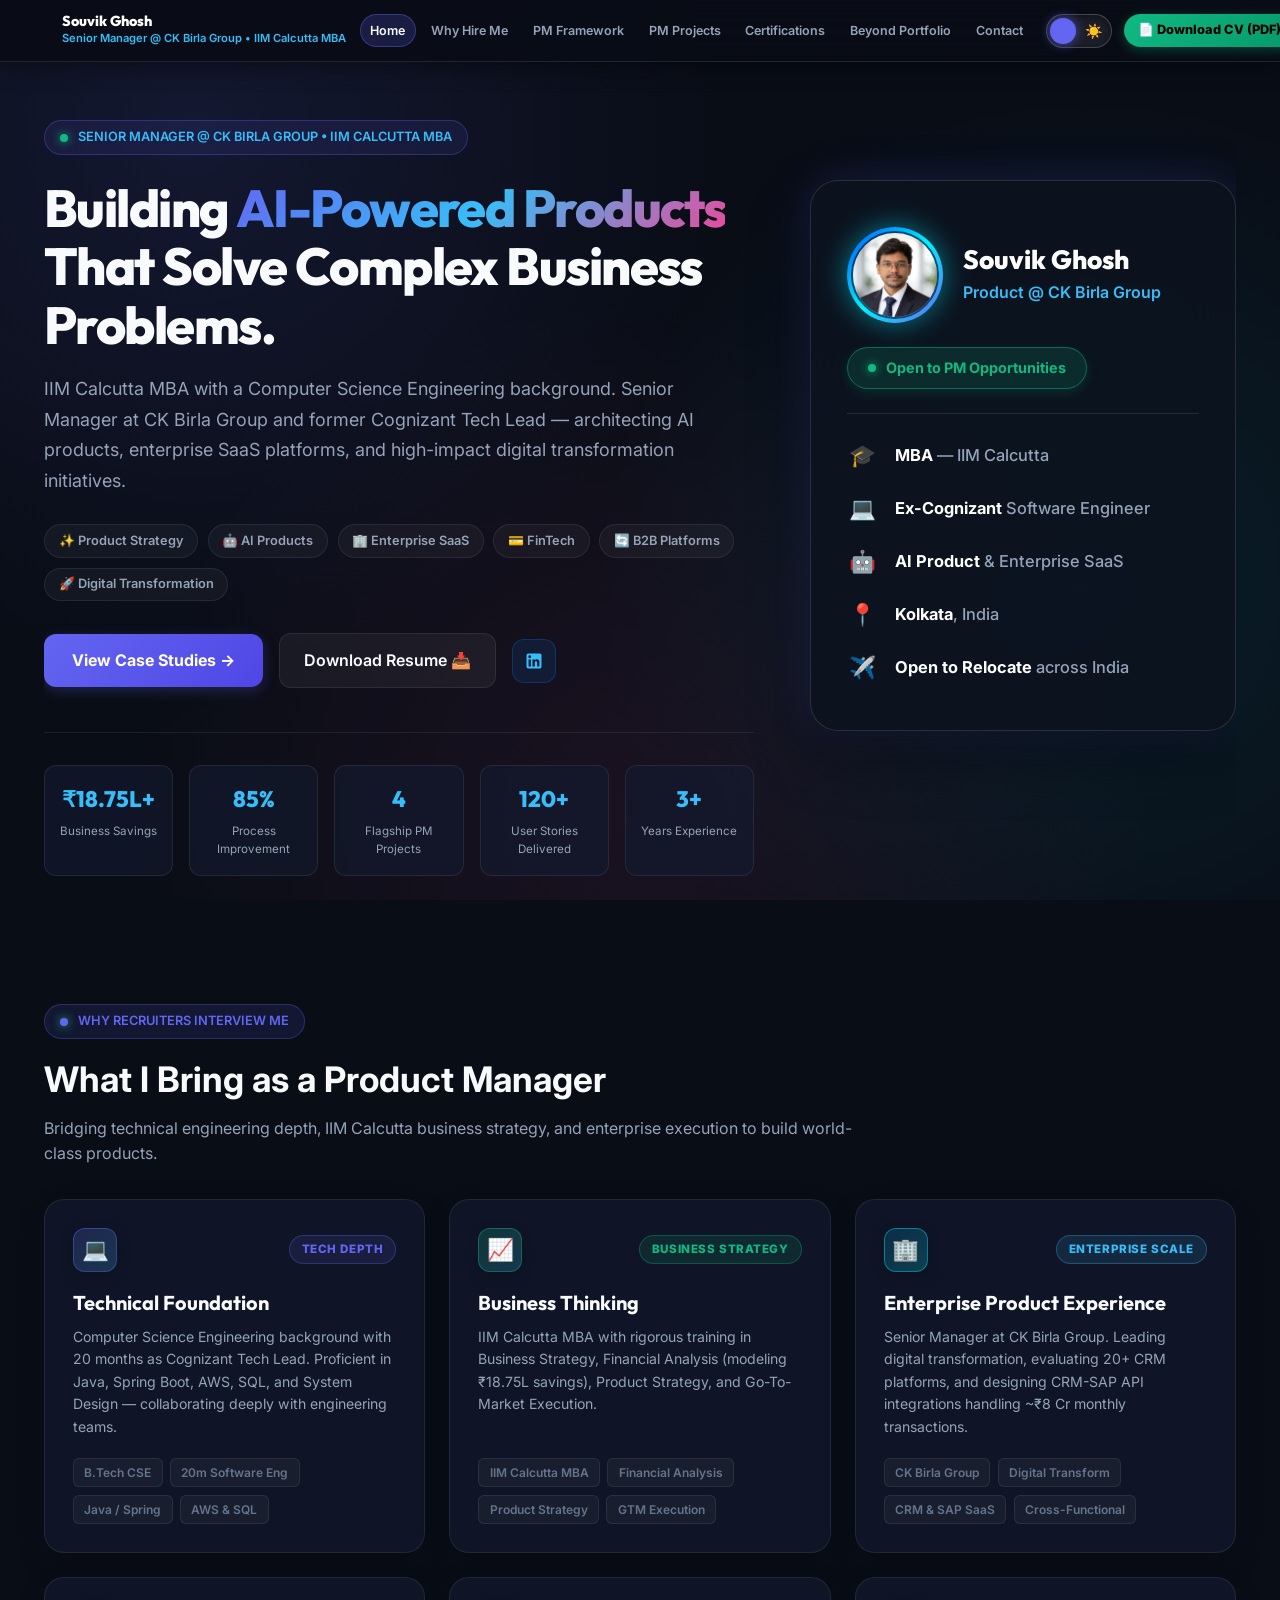
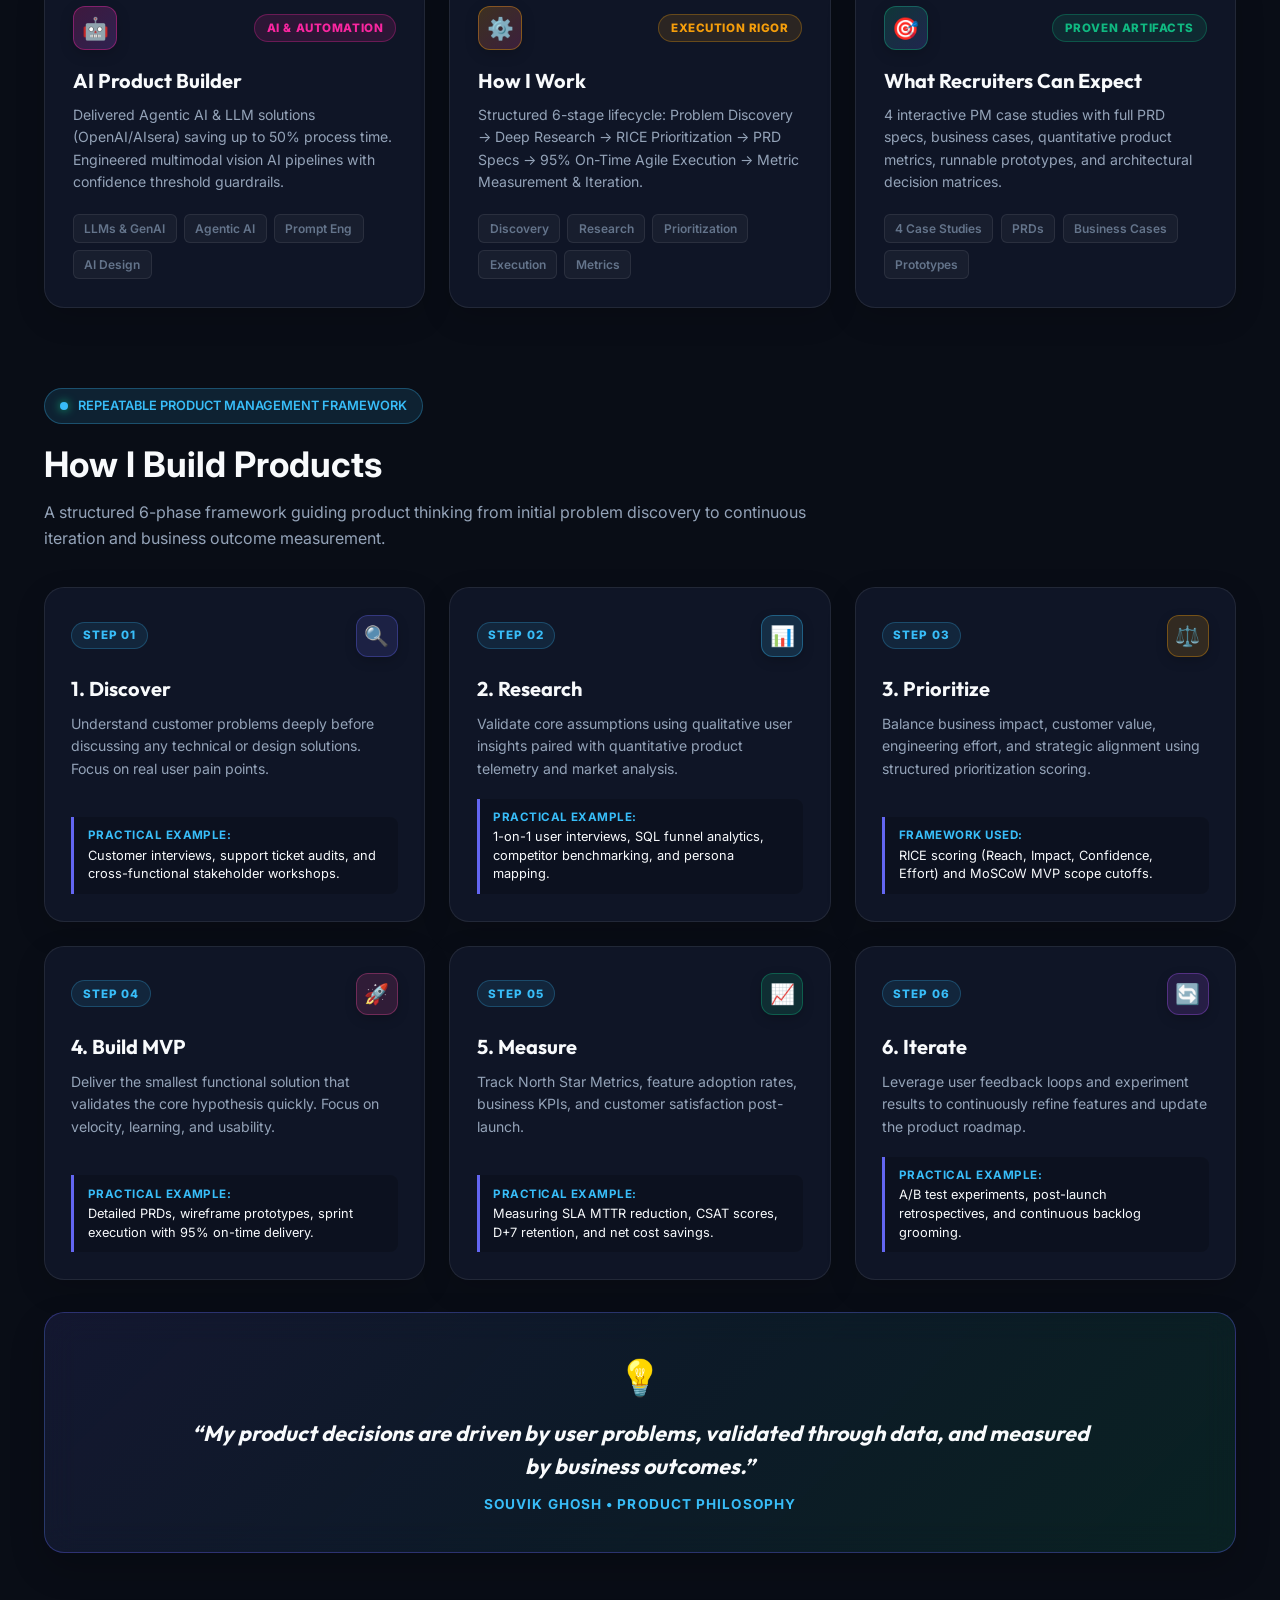
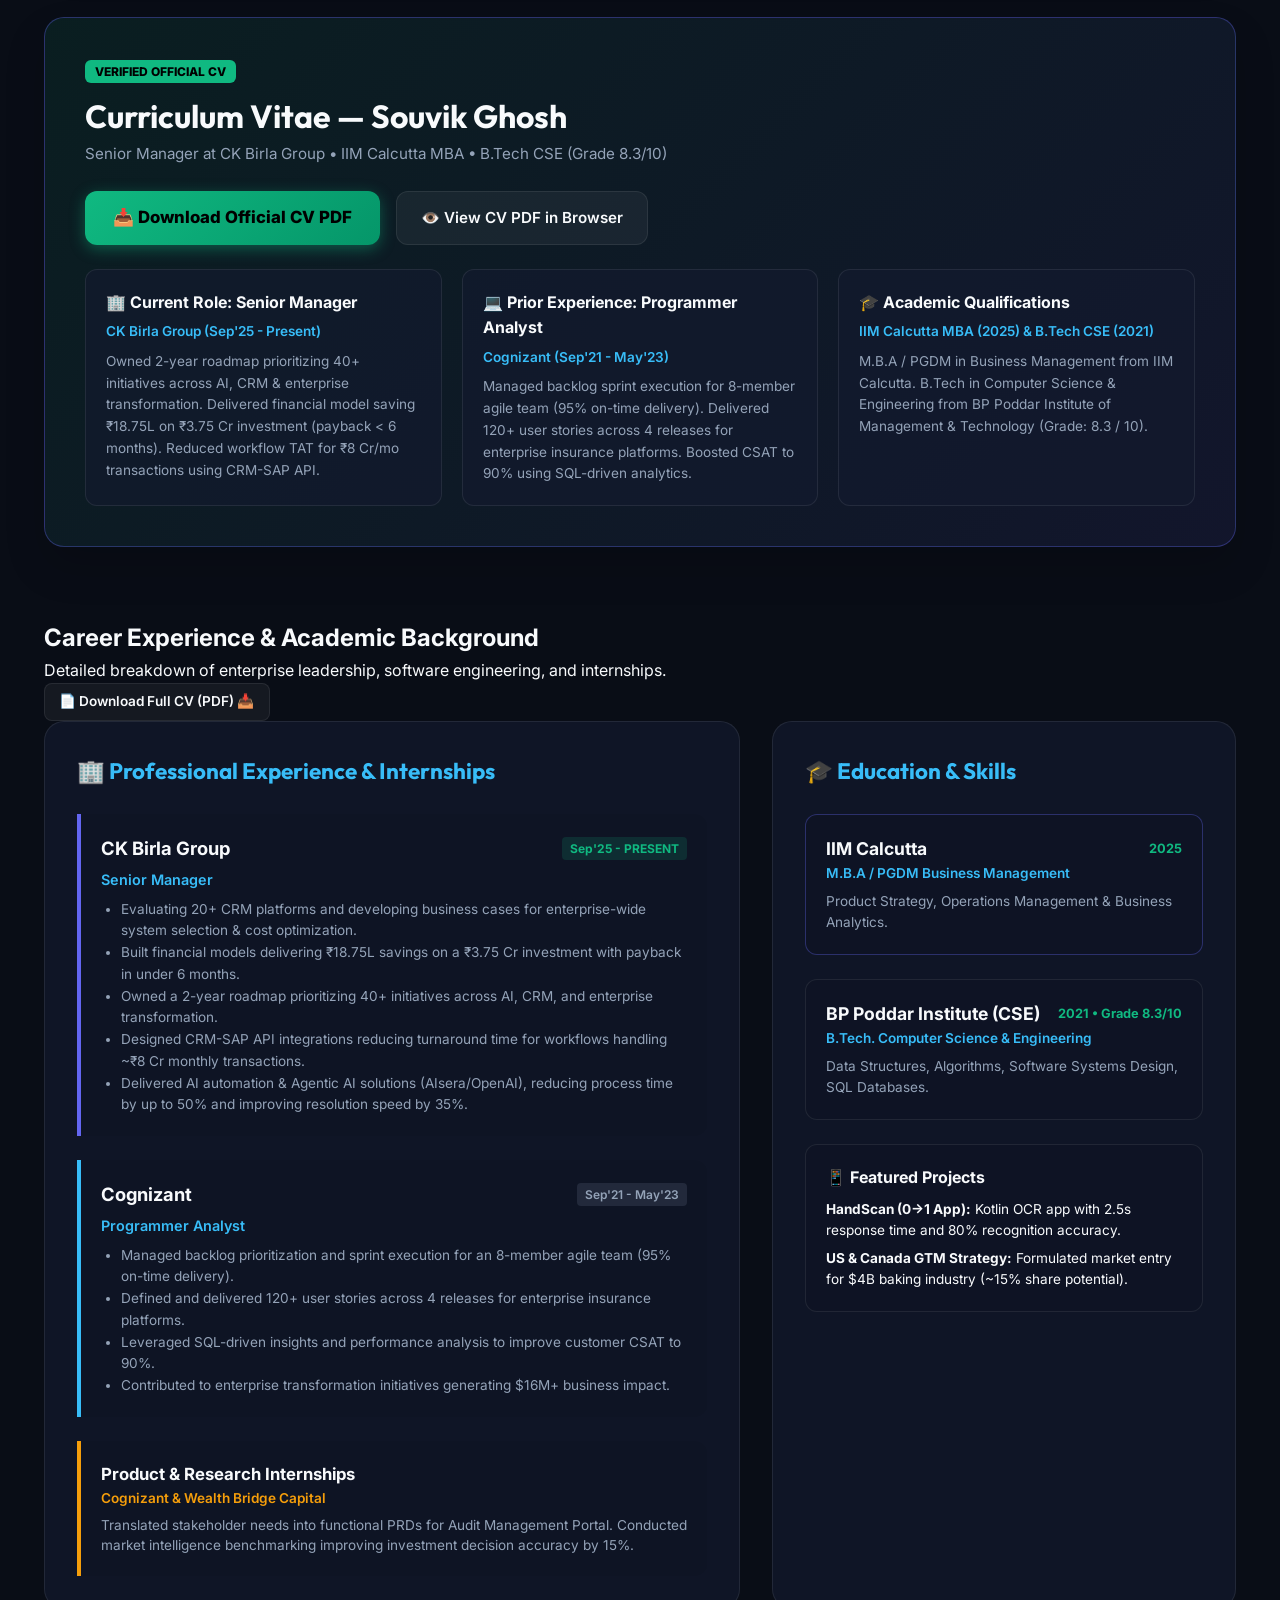
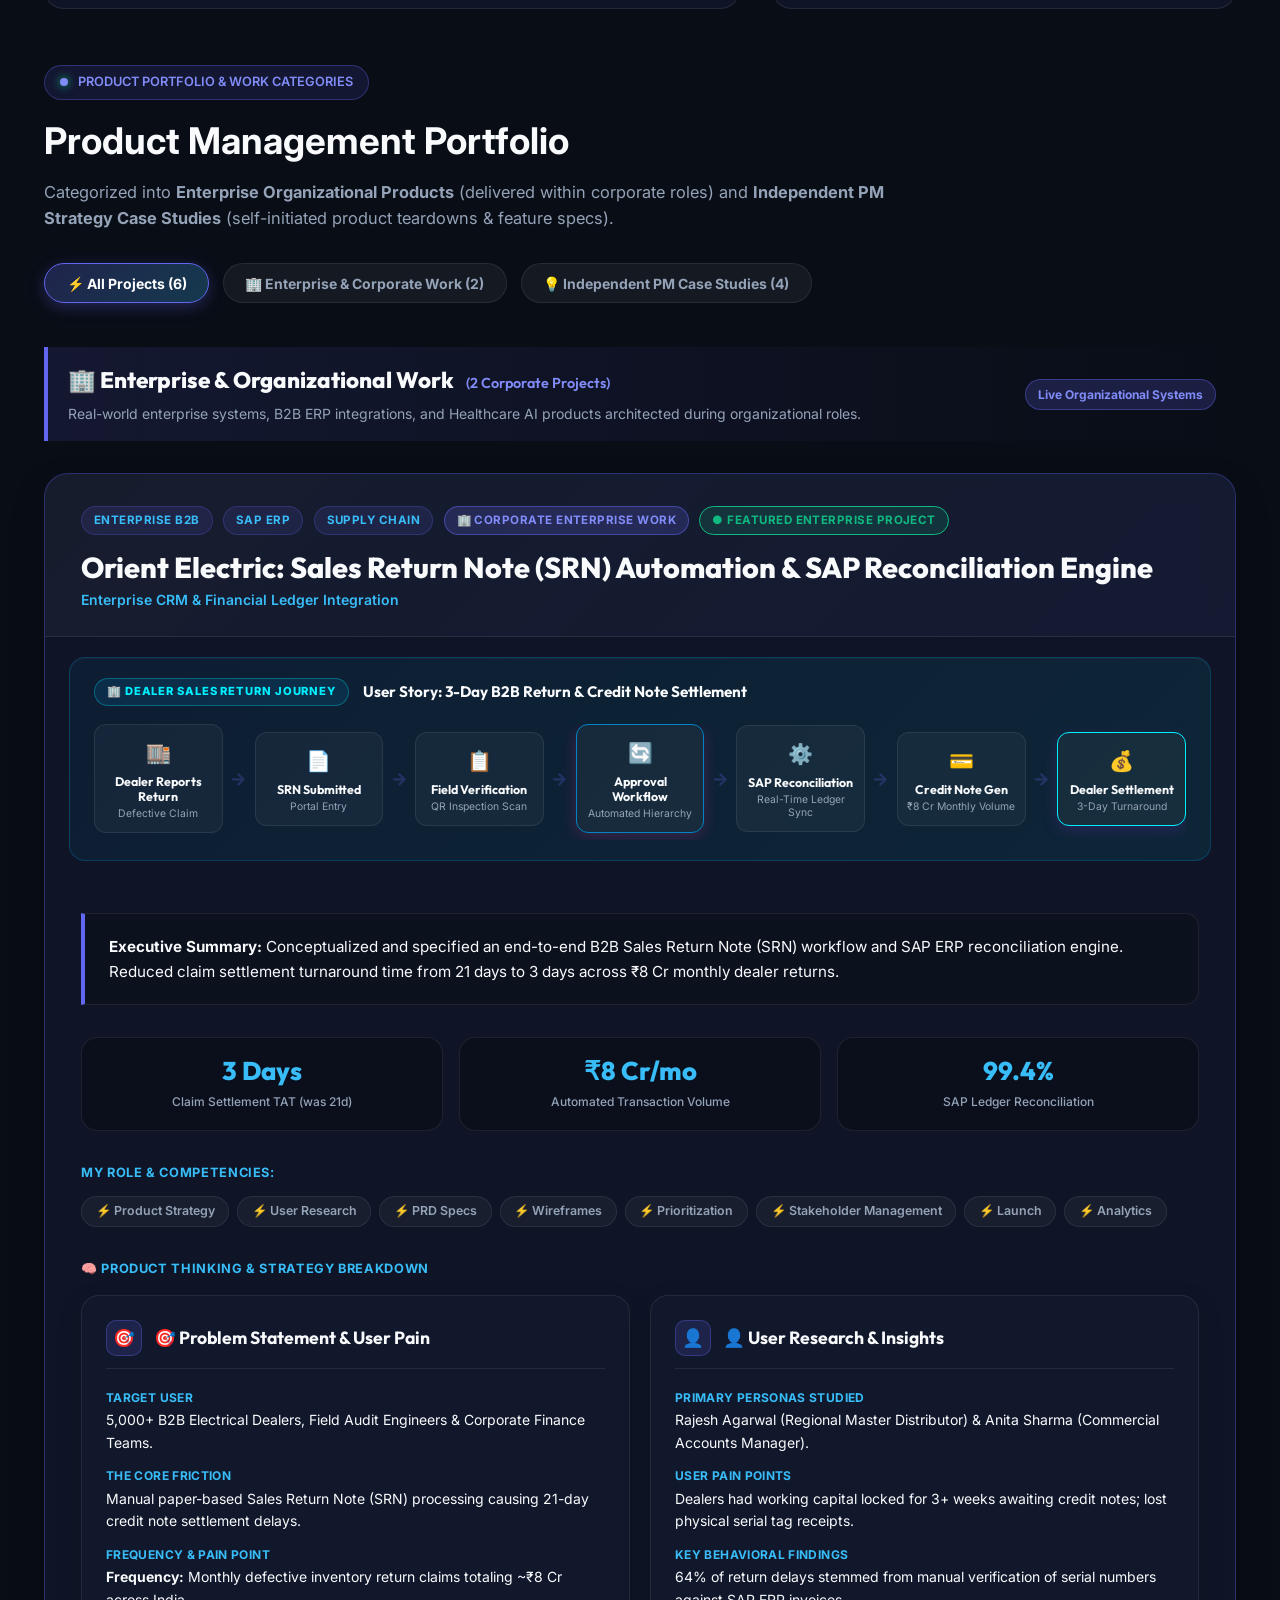
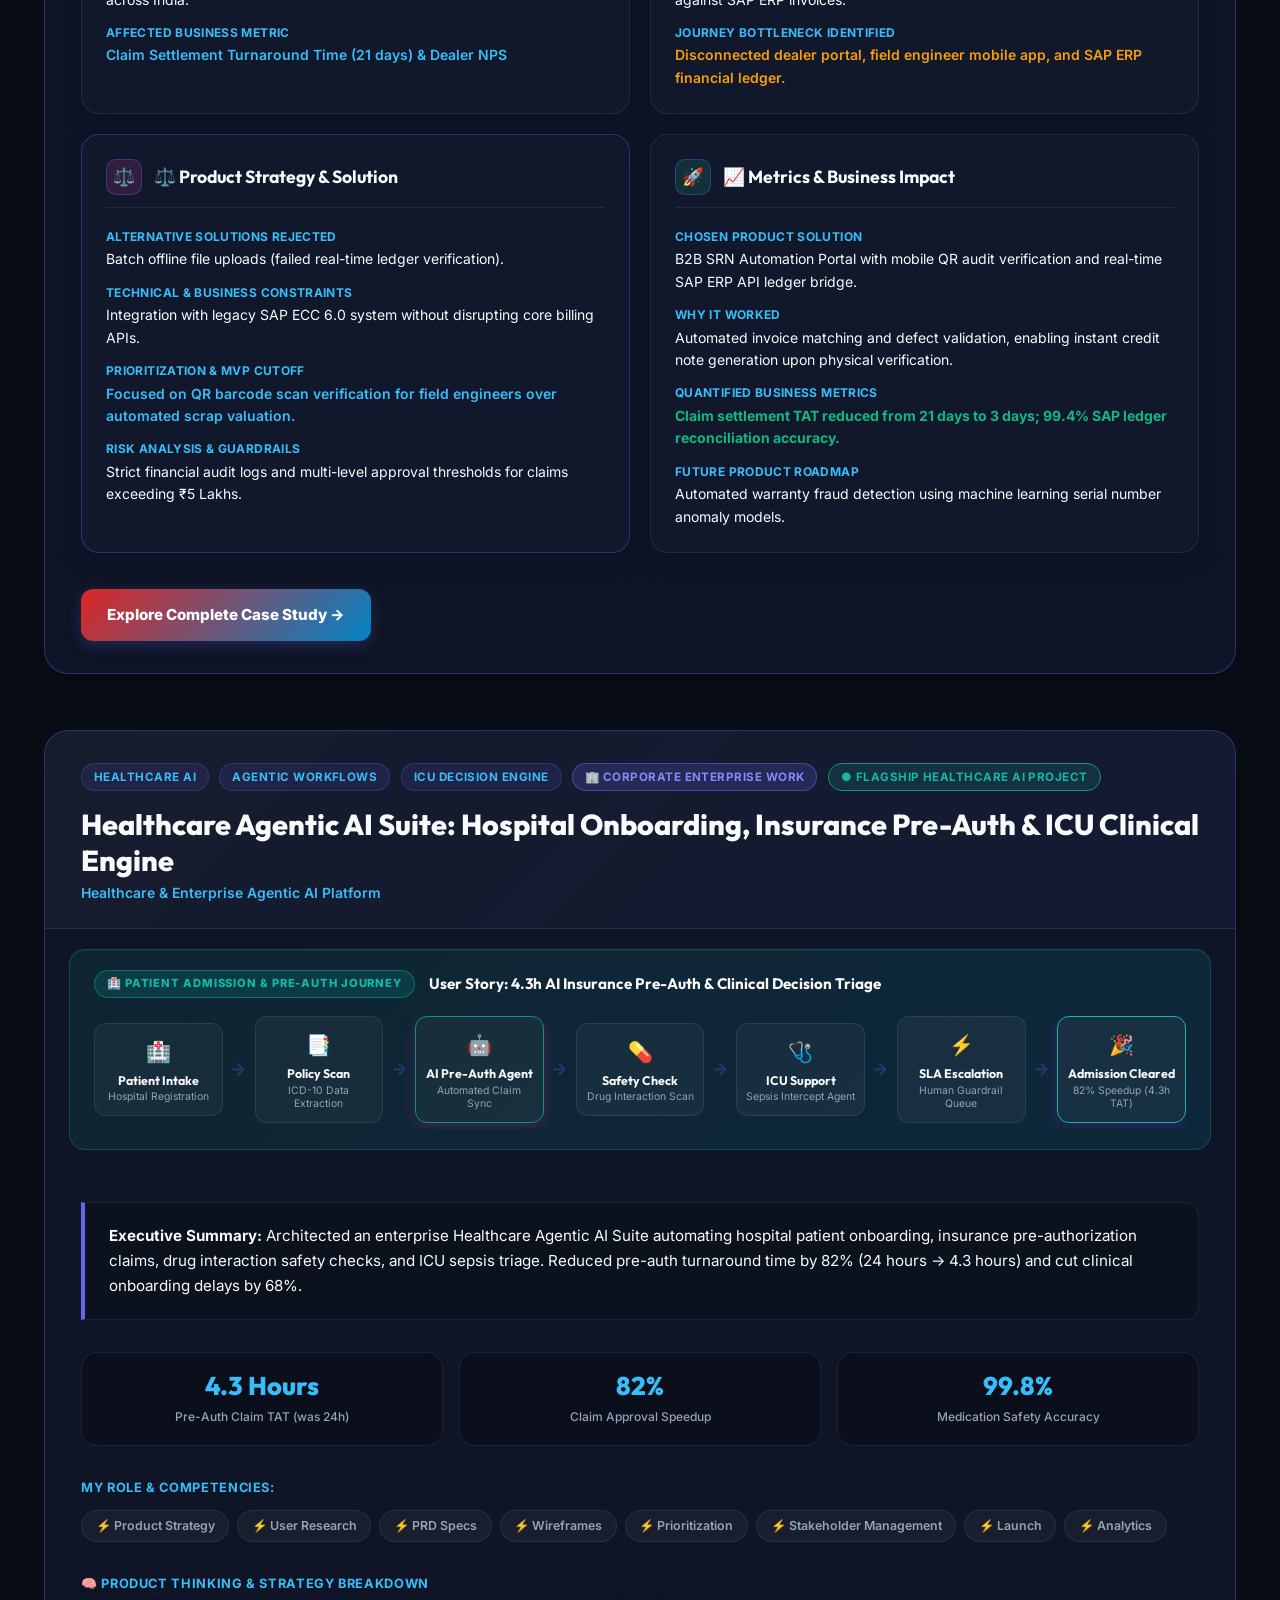
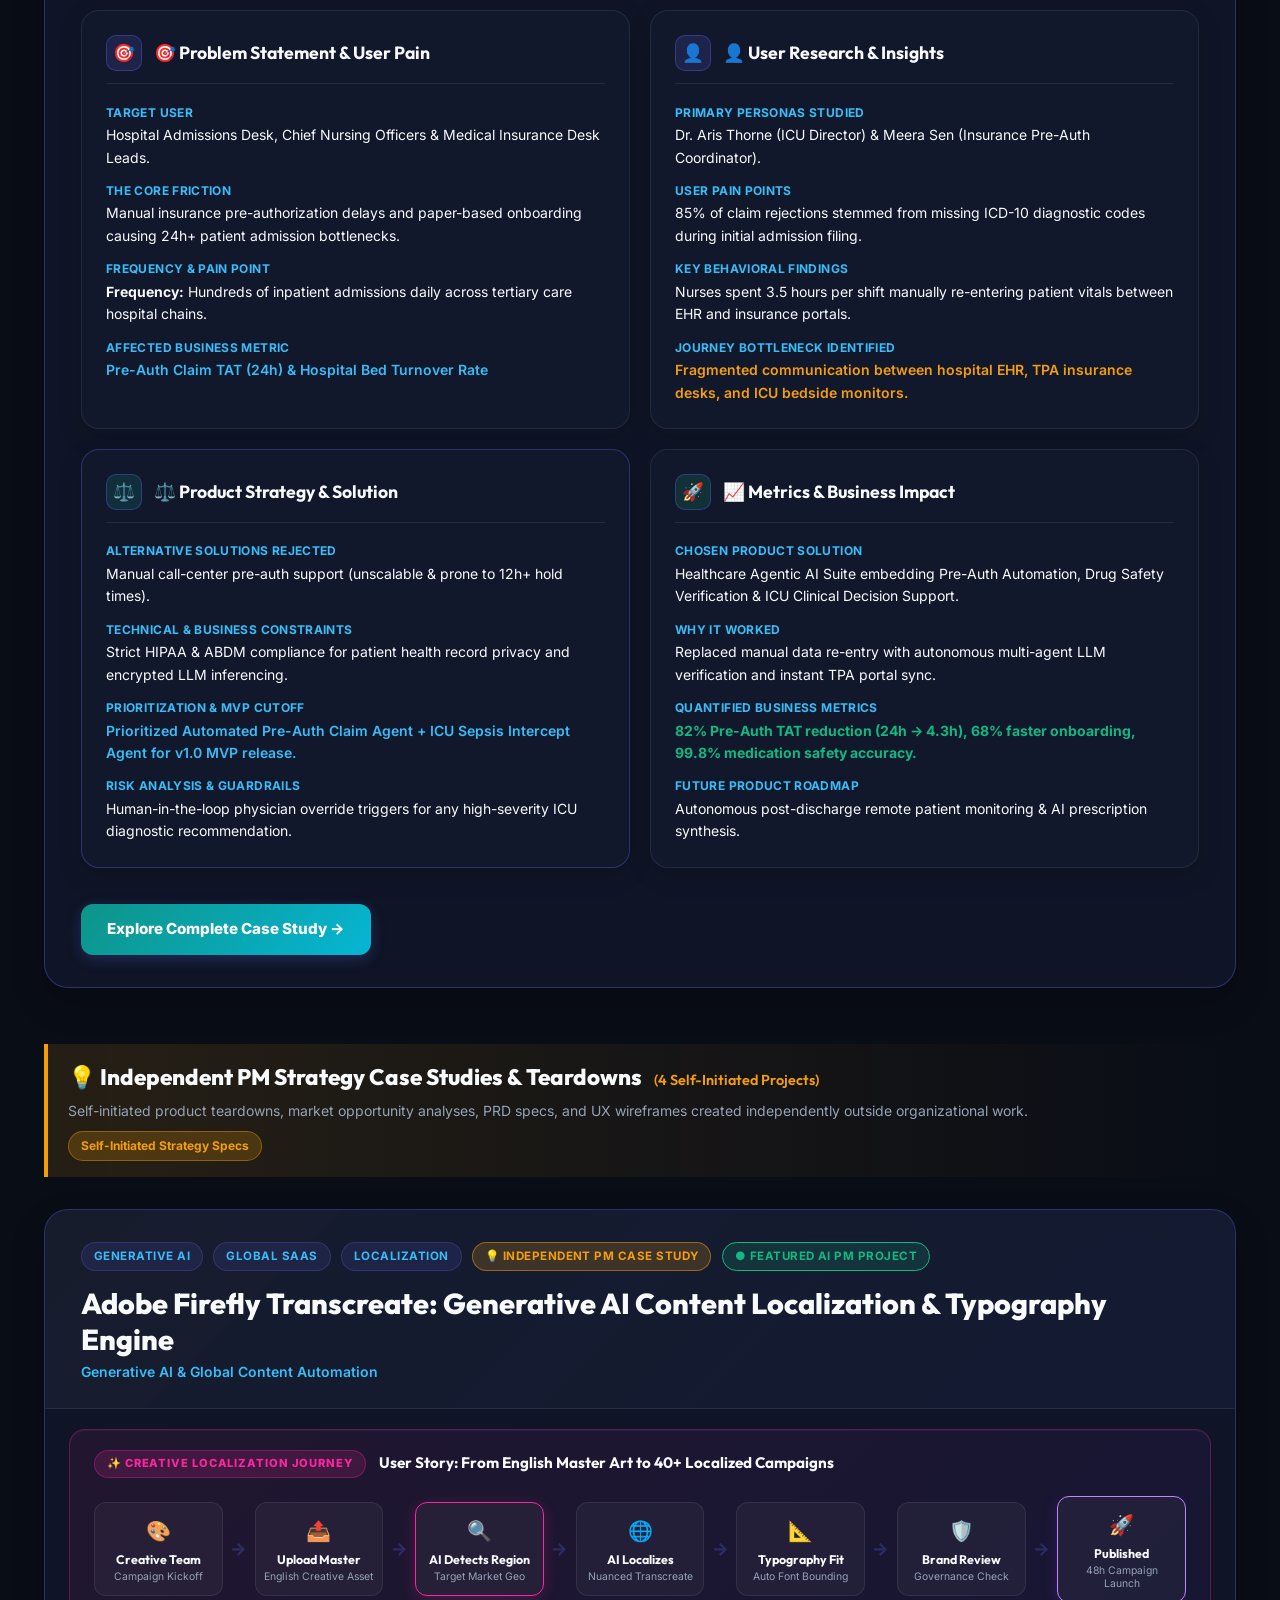
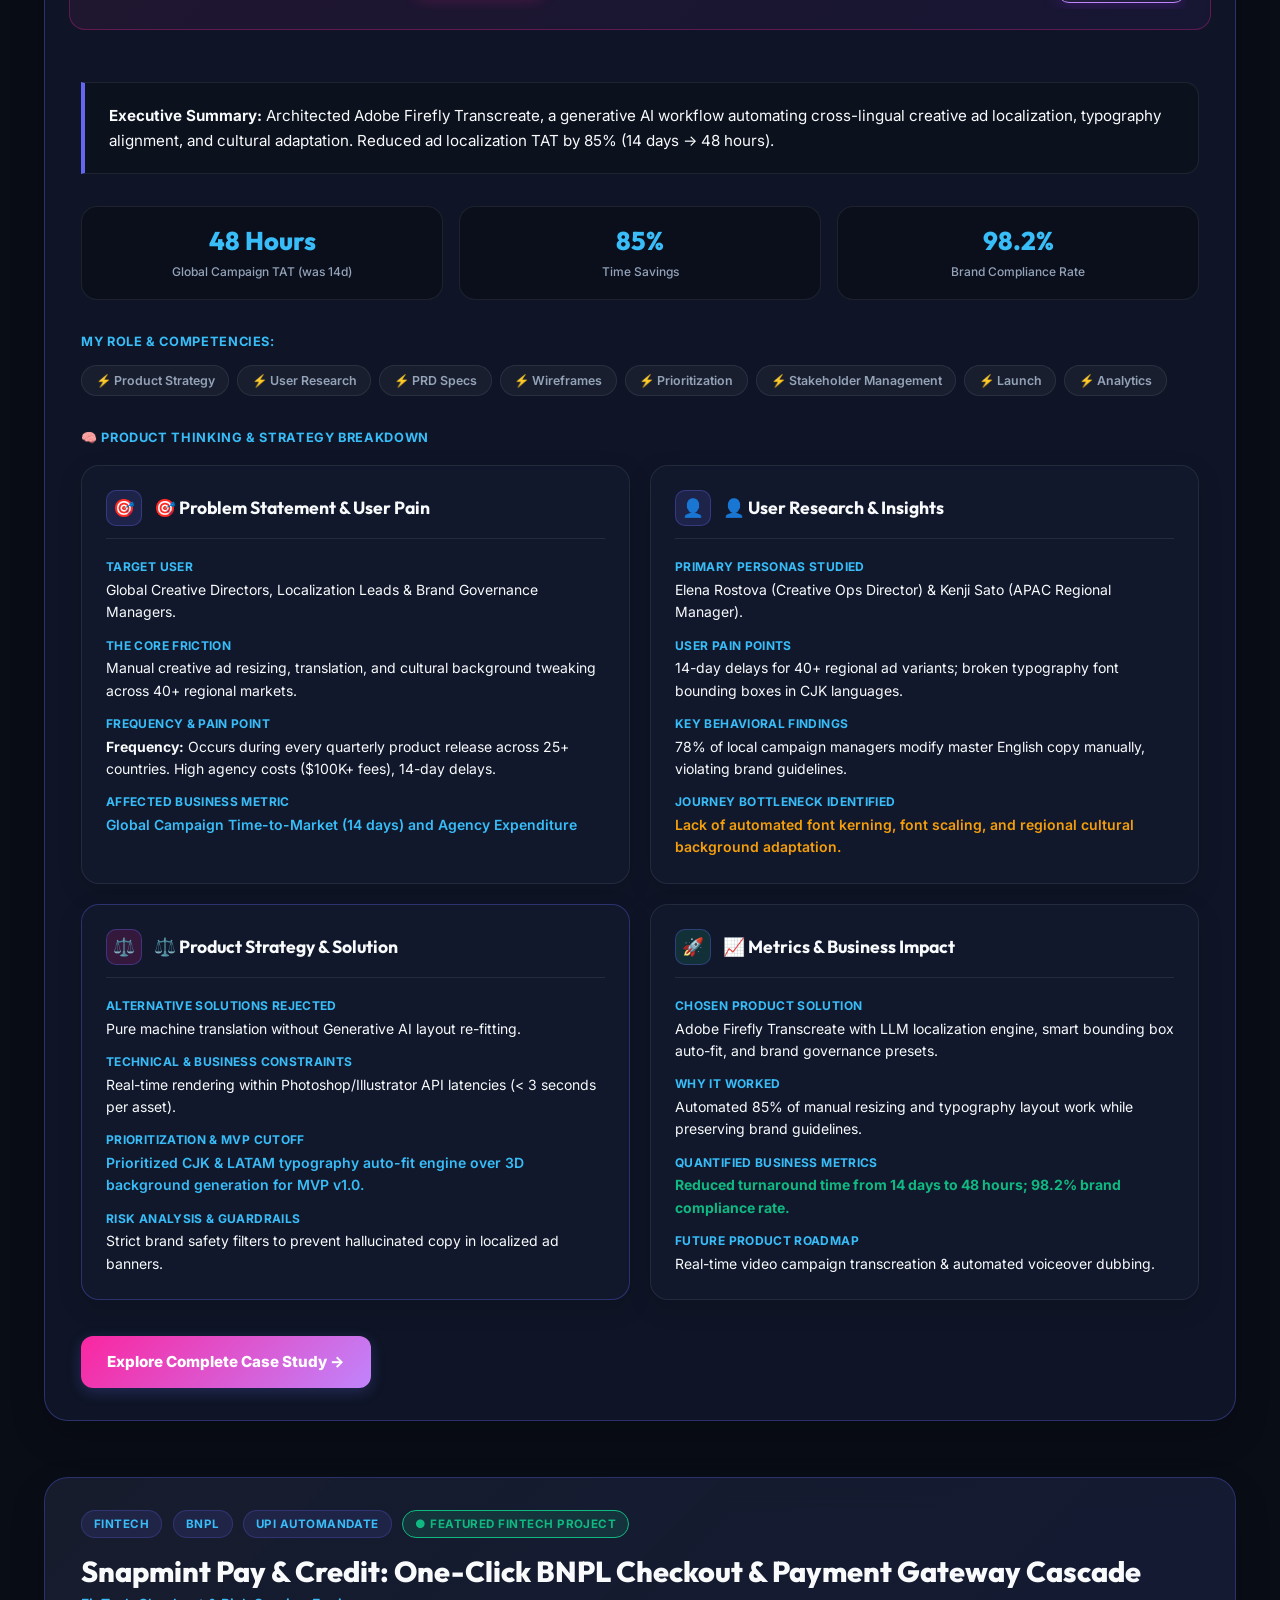
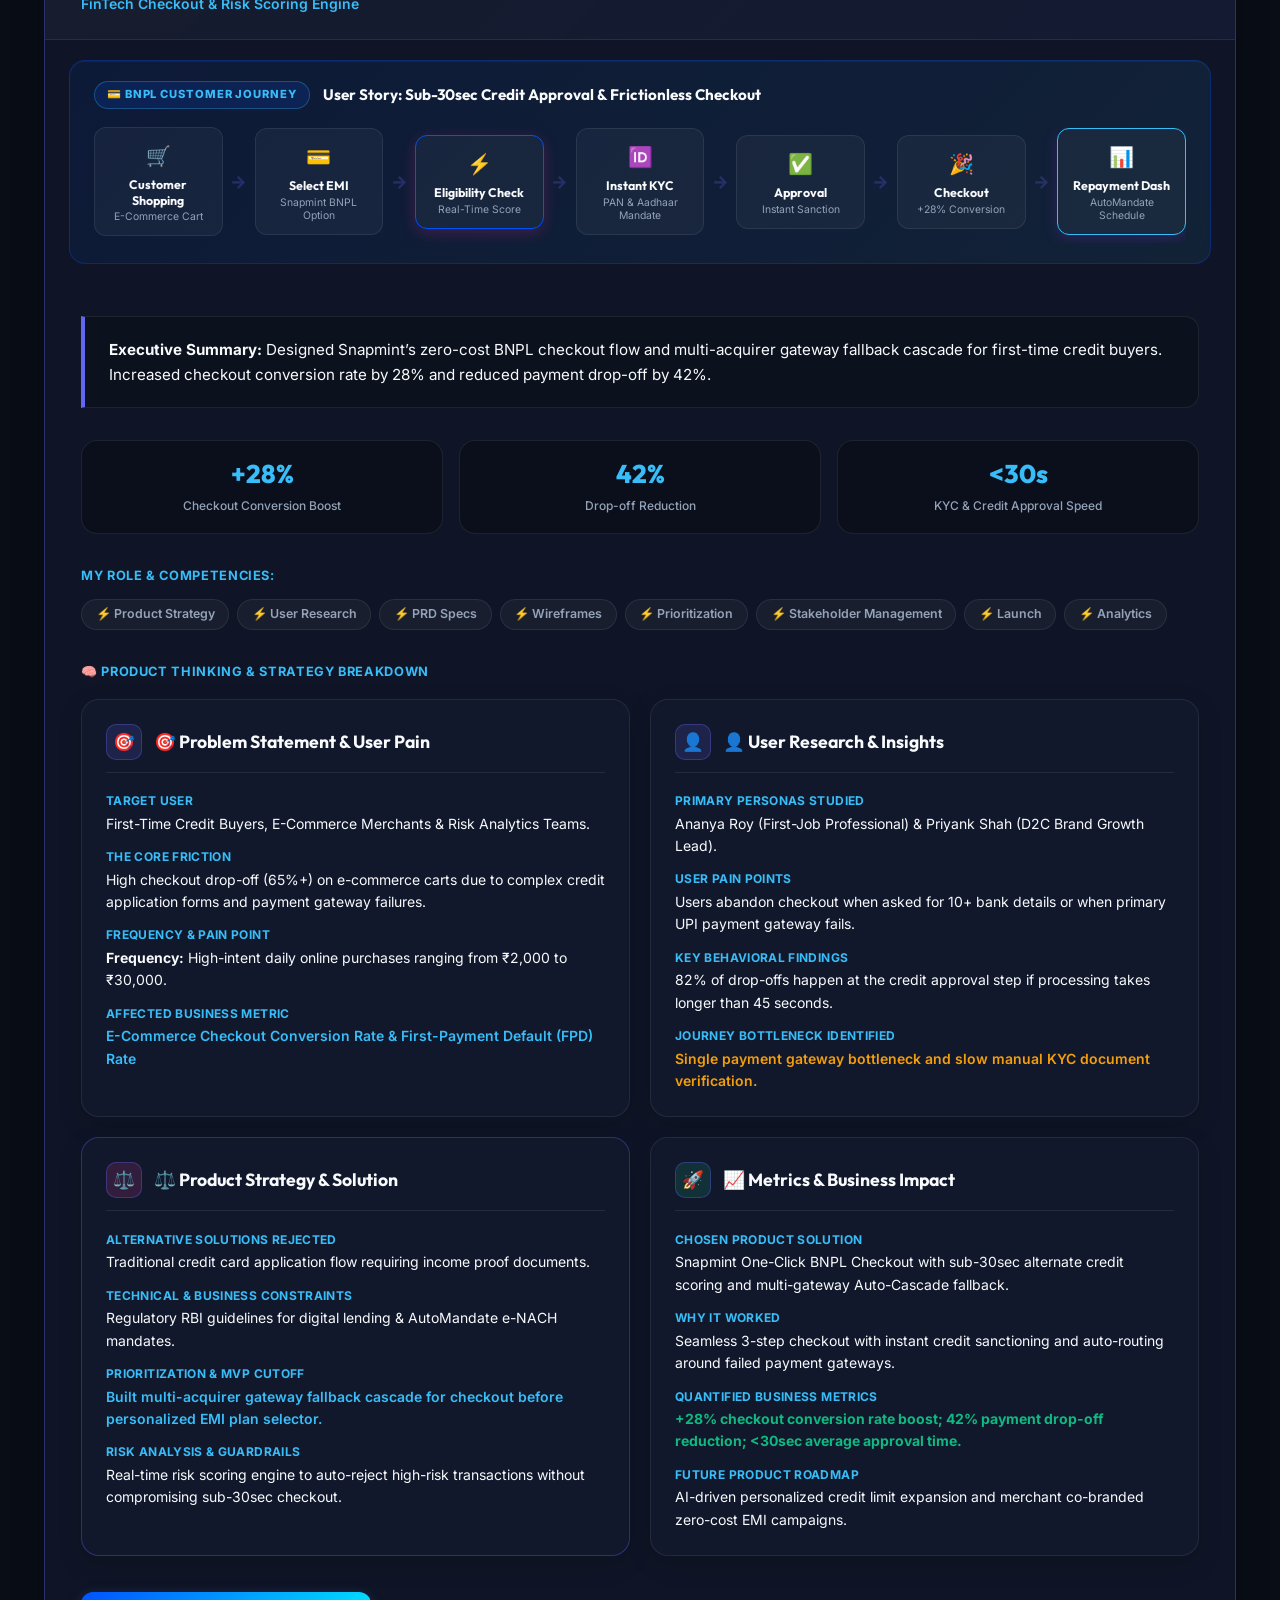
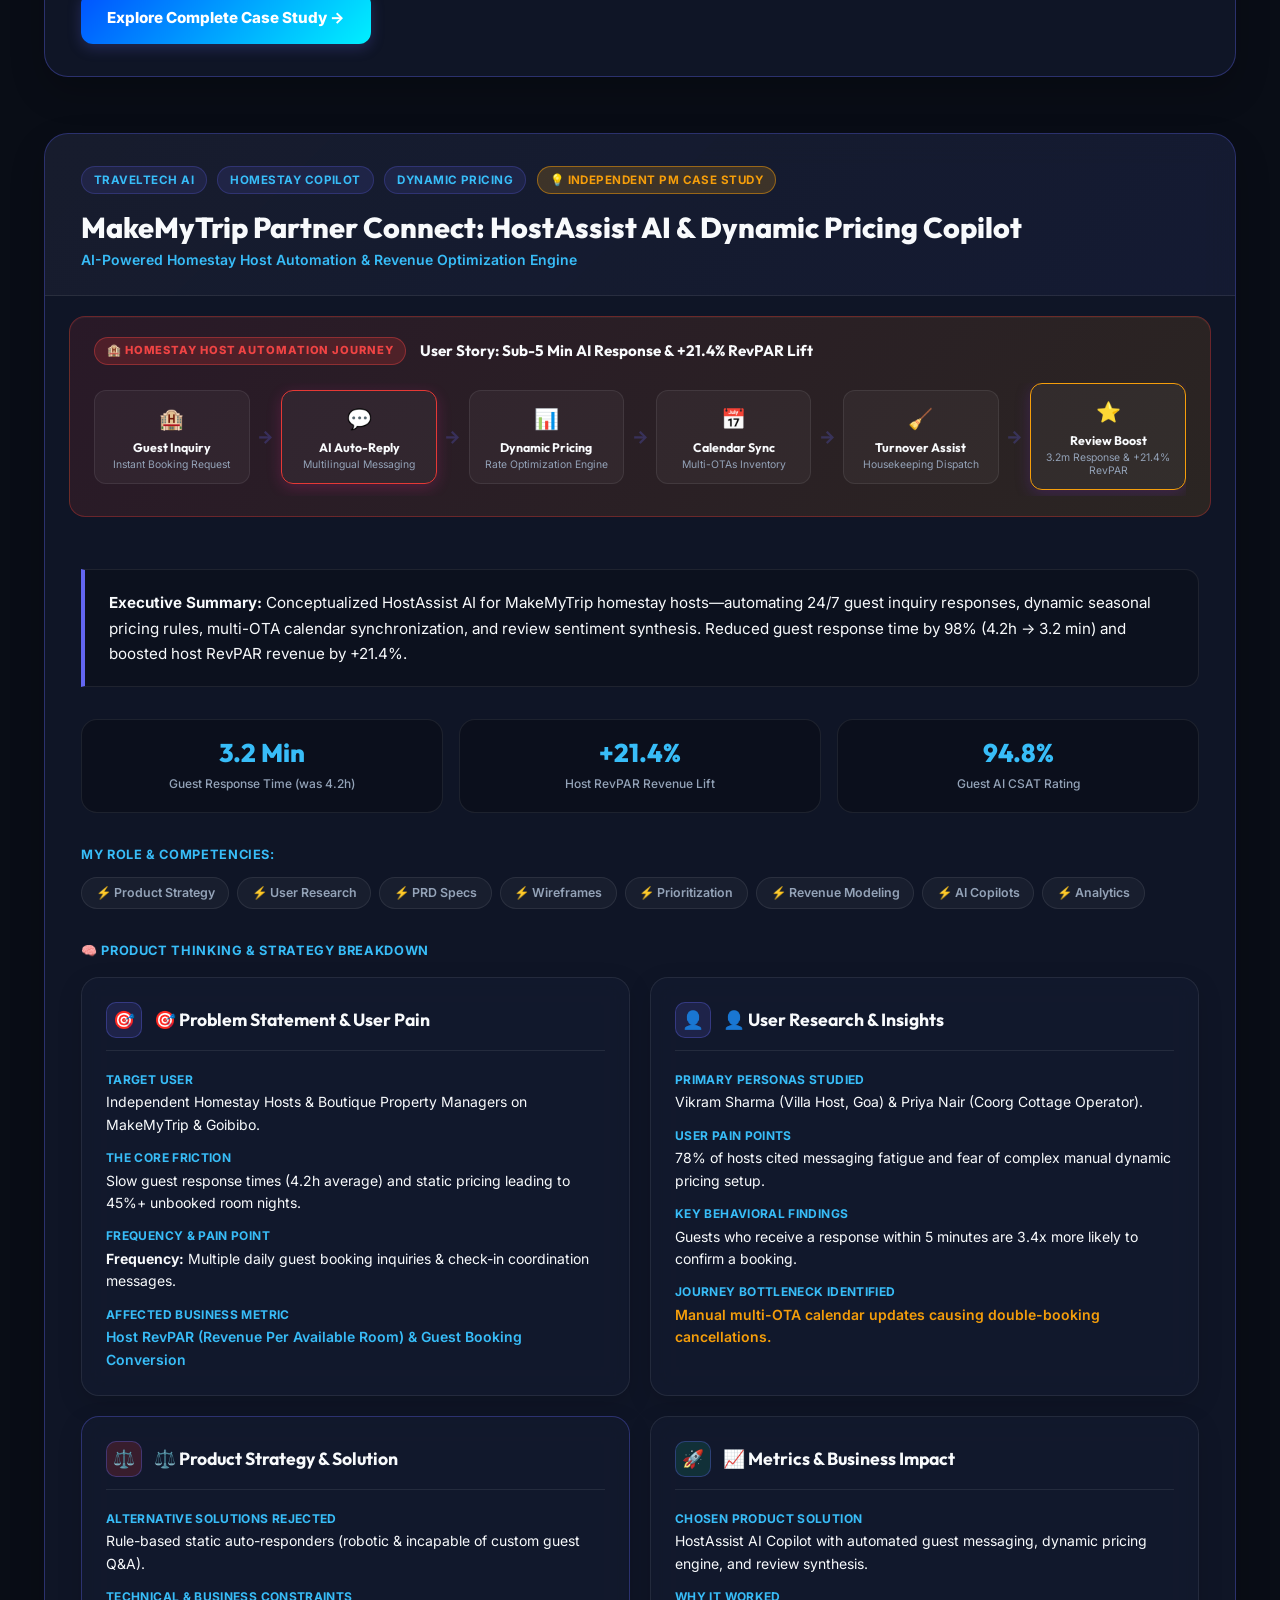
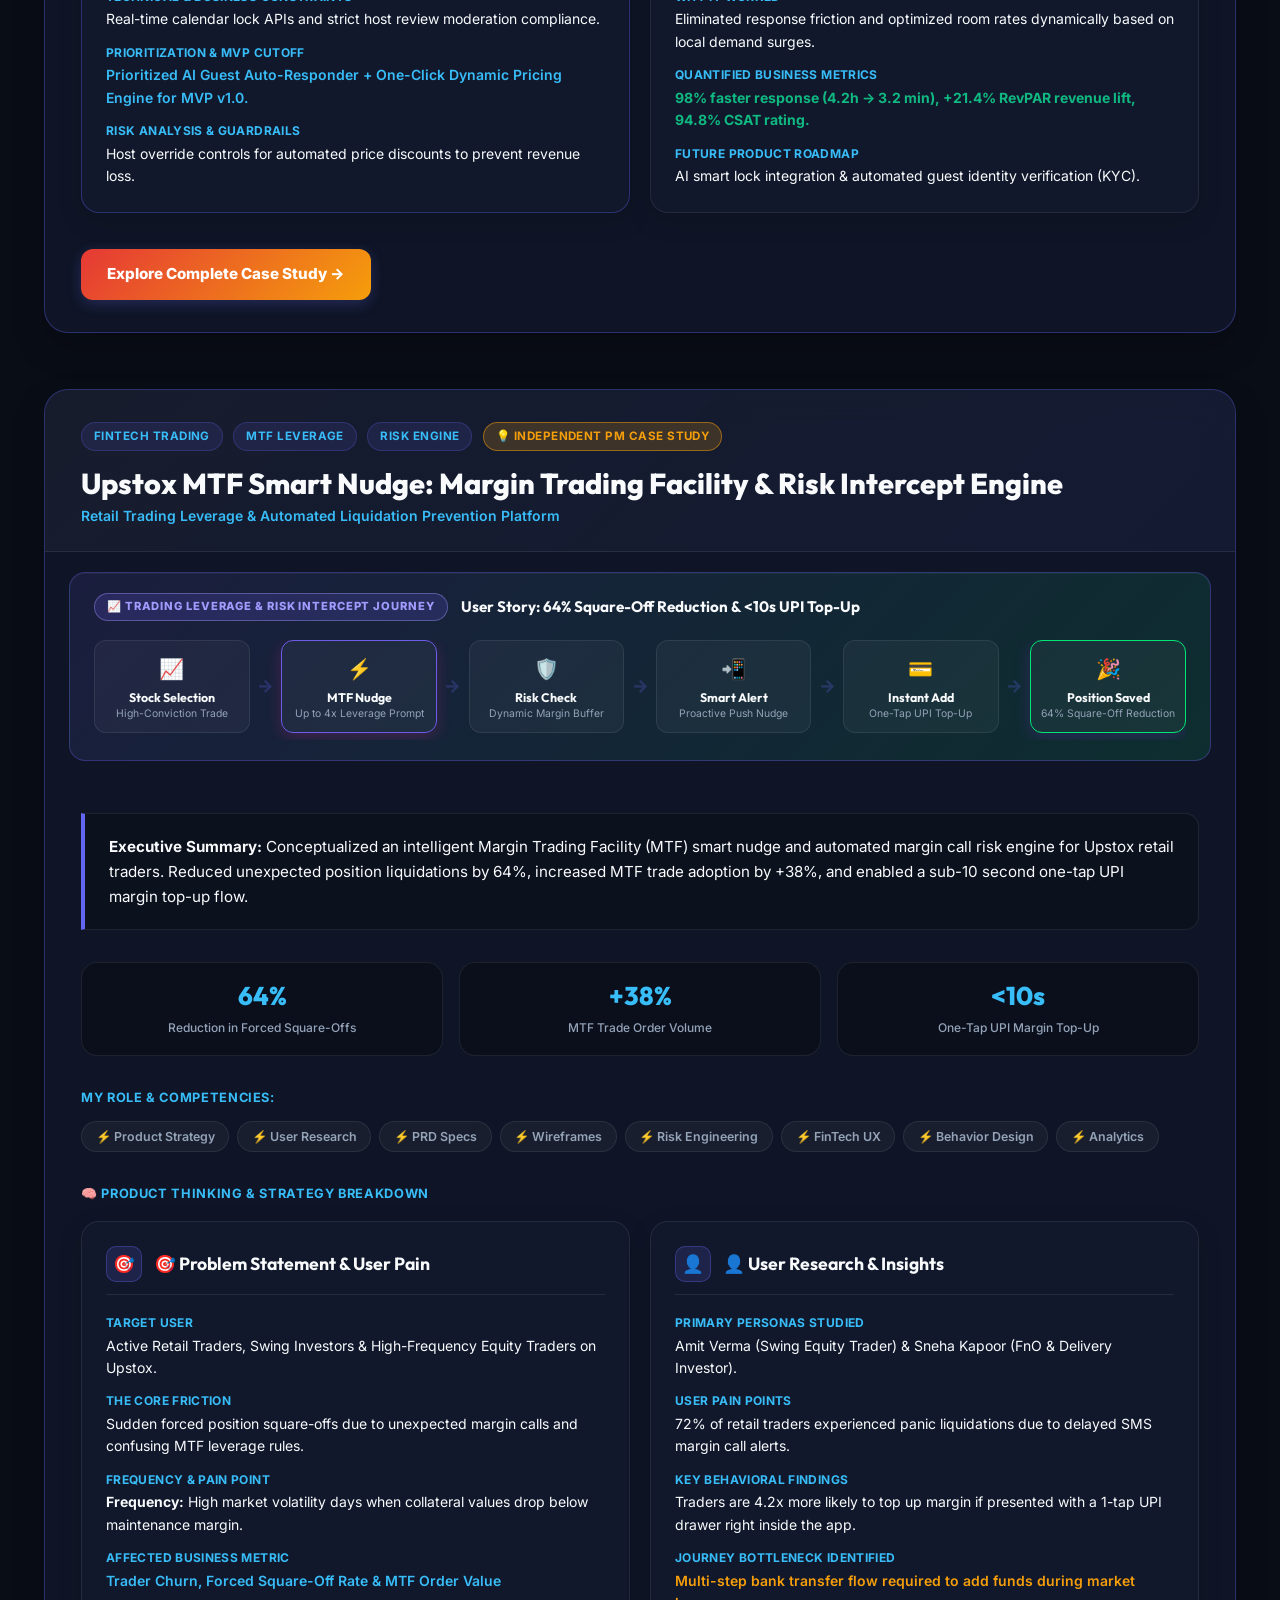
==== commit d84f3219: "Upstocks project added, Stanza deleted" ====
--- a/index.html
+++ b/index.html
@@ -1228,53 +1228,53 @@
 
         
 
-<!-- Project 2: Stanza Living Care -->
-        <div class="pm-case-card clickable-card" onclick="if(!event.target.closest('a')) window.location.href='stanza.html';" style="cursor:pointer; border-color:var(--border-highlight);">
+<!-- Project 4: Snapmint Pay & Credit -->
+        <div class="pm-case-card clickable-card" onclick="if(!event.target.closest('a')) window.location.href='snapmint.html';" style="cursor:pointer; border-color:var(--border-highlight);">
           <div class="pm-card-banner">
             <div>
               <div class="pm-domain-tags">
-                <span class="domain-pill">AI Vision</span>
-                <span class="domain-pill">PropTech</span>
-                <span class="domain-pill">SLA Automation</span>
-                <span class="domain-pill" style="background:rgba(16,185,129,0.15); color:var(--success); border-color:var(--success);">● Featured PropTech Project</span>
-              </div>
-              <h3 class="pm-card-title">Stanza Living Care: AI Maintenance Triage & Automated Dispatch System</h3>
-              <p class="pm-card-subtitle">AI PropTech & Operations Automation</p>
-            </div>
-          </div>
-
-          <!-- Product User Journey: Stanza Living -->
-          <div class="project-hero-visual-card hero-visual-stanza">
+                <span class="domain-pill">FinTech</span>
+                <span class="domain-pill">BNPL</span>
+                <span class="domain-pill">UPI AutoMandate</span>
+                <span class="domain-pill" style="background:rgba(16,185,129,0.15); color:var(--success); border-color:var(--success);">● Featured FinTech Project</span>
+              </div>
+              <h3 class="pm-card-title">Snapmint Pay & Credit: One-Click BNPL Checkout & Payment Gateway Cascade</h3>
+              <p class="pm-card-subtitle">FinTech Checkout & Risk Scoring Engine</p>
+            </div>
+          </div>
+
+          <!-- Product User Journey: Snapmint -->
+          <div class="project-hero-visual-card hero-visual-snapmint">
             <div class="visual-card-header">
-              <span class="visual-header-badge" style="background:rgba(16,185,129,0.15); color:#10b981; border-color:rgba(16,185,129,0.3);">🛠️ RESIDENT MAINTENANCE JOURNEY</span>
-              <span class="visual-header-title">User Story: Frictionless Complaint-to-Resolution Experience</span>
+              <span class="visual-header-badge" style="background:rgba(0,82,255,0.15); color:#38BDF8; border-color:rgba(56,189,248,0.3);">💳 BNPL CUSTOMER JOURNEY</span>
+              <span class="visual-header-title">User Story: Sub-30sec Credit Approval & Frictionless Checkout</span>
             </div>
             <div class="visual-workflow-nodes">
-              <div class="visual-node-box"><div class="visual-node-icon">👤</div><div class="visual-node-label">Resident</div><div class="visual-node-sub">App Experience</div></div>
-              <div class="visual-flow-arrow">&rarr;</div>
-              <div class="visual-node-box"><div class="visual-node-icon">📱</div><div class="visual-node-label">Reports Issue</div><div class="visual-node-sub">Photo Ticket Entry</div></div>
-              <div class="visual-flow-arrow">&rarr;</div>
-              <div class="visual-node-box visual-node-active" style="border-color:#10b981;"><div class="visual-node-icon">👁️</div><div class="visual-node-label">AI Categorization</div><div class="visual-node-sub">Vision Triage Score</div></div>
-              <div class="visual-flow-arrow">&rarr;</div>
-              <div class="visual-node-box"><div class="visual-node-icon">⚡</div><div class="visual-node-label">Priority Assign</div><div class="visual-node-sub">SLA Timer Trigger</div></div>
-              <div class="visual-flow-arrow">&rarr;</div>
-              <div class="visual-node-box"><div class="visual-node-icon">👷</div><div class="visual-node-label">Tech Dispatch</div><div class="visual-node-sub">Geofenced Vendor</div></div>
-              <div class="visual-flow-arrow">&rarr;</div>
-              <div class="visual-node-box"><div class="visual-node-icon">🔧</div><div class="visual-node-label">Issue Resolved</div><div class="visual-node-sub">Work Verification</div></div>
-              <div class="visual-flow-arrow">&rarr;</div>
-              <div class="visual-node-box visual-node-highlight" style="border-color:#00dfd8;"><div class="visual-node-icon">⭐</div><div class="visual-node-label">Resident Feedback</div><div class="visual-node-sub">4.6/5 CSAT Score</div></div>
+              <div class="visual-node-box"><div class="visual-node-icon">🛒</div><div class="visual-node-label">Customer Shopping</div><div class="visual-node-sub">E-Commerce Cart</div></div>
+              <div class="visual-flow-arrow">&rarr;</div>
+              <div class="visual-node-box"><div class="visual-node-icon">💳</div><div class="visual-node-label">Select EMI</div><div class="visual-node-sub">Snapmint BNPL Option</div></div>
+              <div class="visual-flow-arrow">&rarr;</div>
+              <div class="visual-node-box visual-node-active" style="border-color:#0052FF;"><div class="visual-node-icon">⚡</div><div class="visual-node-label">Eligibility Check</div><div class="visual-node-sub">Real-Time Score</div></div>
+              <div class="visual-flow-arrow">&rarr;</div>
+              <div class="visual-node-box"><div class="visual-node-icon">🆔</div><div class="visual-node-label">Instant KYC</div><div class="visual-node-sub">PAN & Aadhaar Mandate</div></div>
+              <div class="visual-flow-arrow">&rarr;</div>
+              <div class="visual-node-box"><div class="visual-node-icon">✅</div><div class="visual-node-label">Approval</div><div class="visual-node-sub">Instant Sanction</div></div>
+              <div class="visual-flow-arrow">&rarr;</div>
+              <div class="visual-node-box"><div class="visual-node-icon">🎉</div><div class="visual-node-label">Checkout</div><div class="visual-node-sub">+28% Conversion</div></div>
+              <div class="visual-flow-arrow">&rarr;</div>
+              <div class="visual-node-box visual-node-highlight" style="border-color:#38BDF8;"><div class="visual-node-icon">📊</div><div class="visual-node-label">Repayment Dash</div><div class="visual-node-sub">AutoMandate Schedule</div></div>
             </div>
           </div>
 
           <div class="pm-card-body">
             <div class="pm-exec-summary">
-              <strong>Executive Summary:</strong> Designed an AI-powered photo triage and automated SLA routing engine for resident maintenance requests across 70,000+ beds. Improved SLA compliance from 62% to 94% and reduced mean-time-to-resolve (MTTR) by 58%.
+              <strong>Executive Summary:</strong> Designed Snapmint’s zero-cost BNPL checkout flow and multi-acquirer gateway fallback cascade for first-time credit buyers. Increased checkout conversion rate by 28% and reduced payment drop-off by 42%.
             </div>
 
             <div class="pm-kpi-grid">
-              <div class="pm-kpi-card"><div class="pm-kpi-val">94%</div><div class="pm-kpi-lbl">SLA Compliance (was 62%)</div></div>
-              <div class="pm-kpi-card"><div class="pm-kpi-val">58%</div><div class="pm-kpi-lbl">MTTR Reduction</div></div>
-              <div class="pm-kpi-card"><div class="pm-kpi-val">4.6/5</div><div class="pm-kpi-lbl">Resident CSAT Score</div></div>
+              <div class="pm-kpi-card"><div class="pm-kpi-val">+28%</div><div class="pm-kpi-lbl">Checkout Conversion Boost</div></div>
+              <div class="pm-kpi-card"><div class="pm-kpi-val">42%</div><div class="pm-kpi-lbl">Drop-off Reduction</div></div>
+              <div class="pm-kpi-card"><div class="pm-kpi-val">&lt;30s</div><div class="pm-kpi-lbl">KYC & Credit Approval Speed</div></div>
             </div>
 
             <div class="pm-role-bar">
@@ -1306,193 +1306,6 @@
                   <div class="thinking-card-body">
                     <div class="thinking-field">
                       <span class="thinking-field-label">Target User</span>
-                      <span class="thinking-field-content">70,000+ Co-Living Residents, Operations Leads & Maintenance Technicians.</span>
-                    </div>
-                    <div class="thinking-field">
-                      <span class="thinking-field-label">The Core Friction</span>
-                      <span class="thinking-field-content">Unstructured text complaint tickets leading to misclassified issues, delayed dispatch, and resident frustration.</span>
-                    </div>
-                    <div class="thinking-field">
-                      <span class="thinking-field-label">Frequency & Pain Point</span>
-                      <span class="thinking-field-content"><strong>Frequency:</strong> Daily maintenance tickets across 450+ properties. Long resolution cycles, 62% SLA compliance.</span>
-                    </div>
-                    <div class="thinking-field">
-                      <span class="thinking-field-label">Affected Business Metric</span>
-                      <span class="thinking-field-content" style="color:var(--secondary); font-weight:600;">Mean Time to Resolve (MTTR) & Resident Churn / CSAT</span>
-                    </div>
-                  </div>
-                </div>
-
-                <!-- Card 2: User Research & Insights -->
-                <div class="thinking-card">
-                  <div class="thinking-card-header">
-                    <div class="thinking-card-icon">👤</div>
-                    <div class="thinking-card-title">👤 User Research & Insights</div>
-                  </div>
-                  <div class="thinking-card-body">
-                    <div class="thinking-field">
-                      <span class="thinking-field-label">Primary Personas Studied</span>
-                      <span class="thinking-field-content">Rohan Mehta (Student Resident) & Vikram Singh (Cluster Operations Lead).</span>
-                    </div>
-                    <div class="thinking-field">
-                      <span class="thinking-field-label">User Pain Points</span>
-                      <span class="thinking-field-content">38% of complaints logged as "Urgent" were minor; technicians dispatched with wrong tools.</span>
-                    </div>
-                    <div class="thinking-field">
-                      <span class="thinking-field-label">Key Behavioral Findings</span>
-                      <span class="thinking-field-content">Residents upload photos of broken amenities but struggle to describe technical issues in text.</span>
-                    </div>
-                    <div class="thinking-field">
-                      <span class="thinking-field-label">Journey Bottleneck Identified</span>
-                      <span class="thinking-field-content" style="color:var(--warning); font-weight:600;">Manual ticket triage by property staff created a 6-hour response delay before vendor dispatch.</span>
-                    </div>
-                  </div>
-                </div>
-
-                <!-- Card 3: Product Decisions & Trade-offs -->
-                <div class="thinking-card" style="border-color:var(--border-highlight);">
-                  <div class="thinking-card-header">
-                    <div class="thinking-card-icon" style="background:rgba(236,72,153,0.15); color:var(--accent);">⚖️</div>
-                    <div class="thinking-card-title" style="color:var(--text-main);">⚖️ Product Strategy & Solution</div>
-                  </div>
-                  <div class="thinking-card-body">
-                    <div class="thinking-field">
-                      <span class="thinking-field-label">Alternative Solutions Rejected</span>
-                      <span class="thinking-field-content">Call-center manual triage team (prohibitively expensive & non-scalable).</span>
-                    </div>
-                    <div class="thinking-field">
-                      <span class="thinking-field-label">Technical & Business Constraints</span>
-                      <span class="thinking-field-content">Low-bandwidth mobile connectivity for technicians on-site.</span>
-                    </div>
-                    <div class="thinking-field">
-                      <span class="thinking-field-label">Prioritization & MVP Cutoff</span>
-                      <span class="thinking-field-content" style="color:var(--secondary); font-weight:600;">Built Vision AI photo categorization first before automated vendor billing integration.</span>
-                    </div>
-                    <div class="thinking-field">
-                      <span class="thinking-field-label">Risk Analysis & Guardrails</span>
-                      <span class="thinking-field-content">Fallback manual review queue for low-confidence AI vision classifications (&lt; 75% score).</span>
-                    </div>
-                  </div>
-                </div>
-
-                <!-- Card 4: Final Solution & Impact -->
-                <div class="thinking-card">
-                  <div class="thinking-card-header">
-                    <div class="thinking-card-icon" style="background:rgba(16,185,129,0.15); color:var(--success);">🚀</div>
-                    <div class="thinking-card-title">📈 Metrics & Business Impact</div>
-                  </div>
-                  <div class="thinking-card-body">
-                    <div class="thinking-field">
-                      <span class="thinking-field-label">Chosen Product Solution</span>
-                      <span class="thinking-field-content">Stanza Care Vision AI Triage Engine with automated severity scoring, SLA countdown timers, and geofenced vendor dispatch.</span>
-                    </div>
-                    <div class="thinking-field">
-                      <span class="thinking-field-label">Why It Worked</span>
-                      <span class="thinking-field-content">Transformed vague user photo uploads into structured work orders with 92% categorization accuracy.</span>
-                    </div>
-                    <div class="thinking-field">
-                      <span class="thinking-field-label">Quantified Business Metrics</span>
-                      <span class="thinking-field-content" style="color:var(--success); font-weight:700;">SLA compliance improved from 62% to 94%; MTTR reduced by 58%; Resident CSAT increased to 4.6/5.</span>
-                    </div>
-                    <div class="thinking-field">
-                      <span class="thinking-field-label">Future Product Roadmap</span>
-                      <span class="thinking-field-content">Predictive maintenance IoT sensors for HVAC and water filtration systems.</span>
-                    </div>
-                  </div>
-                </div>
-
-              </div>
-            </div>
-
-
-            <div class="pm-card-actions">
-              <a href="stanza.html" class="btn btn-primary" style="background:linear-gradient(135deg, #6366F1, #10B981); color:white; font-weight:800; padding:0.85rem 1.65rem; font-size:0.95rem; text-decoration:none;">
-                Explore Complete Case Study &rarr;
-              </a>
-            </div>
-          </div>
-        </div>
-
-        
-
-<!-- Project 4: Snapmint Pay & Credit -->
-        <div class="pm-case-card clickable-card" onclick="if(!event.target.closest('a')) window.location.href='snapmint.html';" style="cursor:pointer; border-color:var(--border-highlight);">
-          <div class="pm-card-banner">
-            <div>
-              <div class="pm-domain-tags">
-                <span class="domain-pill">FinTech</span>
-                <span class="domain-pill">BNPL</span>
-                <span class="domain-pill">UPI AutoMandate</span>
-                <span class="domain-pill" style="background:rgba(16,185,129,0.15); color:var(--success); border-color:var(--success);">● Featured FinTech Project</span>
-              </div>
-              <h3 class="pm-card-title">Snapmint Pay & Credit: One-Click BNPL Checkout & Payment Gateway Cascade</h3>
-              <p class="pm-card-subtitle">FinTech Checkout & Risk Scoring Engine</p>
-            </div>
-          </div>
-
-          <!-- Product User Journey: Snapmint -->
-          <div class="project-hero-visual-card hero-visual-snapmint">
-            <div class="visual-card-header">
-              <span class="visual-header-badge" style="background:rgba(0,82,255,0.15); color:#38BDF8; border-color:rgba(56,189,248,0.3);">💳 BNPL CUSTOMER JOURNEY</span>
-              <span class="visual-header-title">User Story: Sub-30sec Credit Approval & Frictionless Checkout</span>
-            </div>
-            <div class="visual-workflow-nodes">
-              <div class="visual-node-box"><div class="visual-node-icon">🛒</div><div class="visual-node-label">Customer Shopping</div><div class="visual-node-sub">E-Commerce Cart</div></div>
-              <div class="visual-flow-arrow">&rarr;</div>
-              <div class="visual-node-box"><div class="visual-node-icon">💳</div><div class="visual-node-label">Select EMI</div><div class="visual-node-sub">Snapmint BNPL Option</div></div>
-              <div class="visual-flow-arrow">&rarr;</div>
-              <div class="visual-node-box visual-node-active" style="border-color:#0052FF;"><div class="visual-node-icon">⚡</div><div class="visual-node-label">Eligibility Check</div><div class="visual-node-sub">Real-Time Score</div></div>
-              <div class="visual-flow-arrow">&rarr;</div>
-              <div class="visual-node-box"><div class="visual-node-icon">🆔</div><div class="visual-node-label">Instant KYC</div><div class="visual-node-sub">PAN & Aadhaar Mandate</div></div>
-              <div class="visual-flow-arrow">&rarr;</div>
-              <div class="visual-node-box"><div class="visual-node-icon">✅</div><div class="visual-node-label">Approval</div><div class="visual-node-sub">Instant Sanction</div></div>
-              <div class="visual-flow-arrow">&rarr;</div>
-              <div class="visual-node-box"><div class="visual-node-icon">🎉</div><div class="visual-node-label">Checkout</div><div class="visual-node-sub">+28% Conversion</div></div>
-              <div class="visual-flow-arrow">&rarr;</div>
-              <div class="visual-node-box visual-node-highlight" style="border-color:#38BDF8;"><div class="visual-node-icon">📊</div><div class="visual-node-label">Repayment Dash</div><div class="visual-node-sub">AutoMandate Schedule</div></div>
-            </div>
-          </div>
-
-          <div class="pm-card-body">
-            <div class="pm-exec-summary">
-              <strong>Executive Summary:</strong> Designed Snapmint’s zero-cost BNPL checkout flow and multi-acquirer gateway fallback cascade for first-time credit buyers. Increased checkout conversion rate by 28% and reduced payment drop-off by 42%.
-            </div>
-
-            <div class="pm-kpi-grid">
-              <div class="pm-kpi-card"><div class="pm-kpi-val">+28%</div><div class="pm-kpi-lbl">Checkout Conversion Boost</div></div>
-              <div class="pm-kpi-card"><div class="pm-kpi-val">42%</div><div class="pm-kpi-lbl">Drop-off Reduction</div></div>
-              <div class="pm-kpi-card"><div class="pm-kpi-val">&lt;30s</div><div class="pm-kpi-lbl">KYC & Credit Approval Speed</div></div>
-            </div>
-
-            <div class="pm-role-bar">
-              <div class="pm-role-title">My Role & Competencies:</div>
-              <div class="pm-role-tags">
-                <span class="role-pill">⚡ Product Strategy</span>
-                <span class="role-pill">⚡ User Research</span>
-                <span class="role-pill">⚡ PRD Specs</span>
-                <span class="role-pill">⚡ Wireframes</span>
-                <span class="role-pill">⚡ Prioritization</span>
-                <span class="role-pill">⚡ Stakeholder Management</span>
-                <span class="role-pill">⚡ Launch</span>
-                <span class="role-pill">⚡ Analytics</span>
-              </div>
-            </div>
-
-            
-            <!-- 2x2 PRODUCT THINKING & STRATEGY GRID -->
-            <div class="pm-thinking-grid-section">
-              <div class="thinking-section-title">🧠 Product Thinking & Strategy Breakdown</div>
-              <div class="pm-thinking-grid">
-                
-                <!-- Card 1: Problem Statement -->
-                <div class="thinking-card">
-                  <div class="thinking-card-header">
-                    <div class="thinking-card-icon">🎯</div>
-                    <div class="thinking-card-title">🎯 Problem Statement & User Pain</div>
-                  </div>
-                  <div class="thinking-card-body">
-                    <div class="thinking-field">
-                      <span class="thinking-field-label">Target User</span>
                       <span class="thinking-field-content">First-Time Credit Buyers, E-Commerce Merchants & Risk Analytics Teams.</span>
                     </div>
                     <div class="thinking-field">
@@ -1776,6 +1589,188 @@
 
             <div class="pm-card-actions">
               <a href="hostassist.html" class="btn btn-primary" style="background:linear-gradient(135deg, #E53935, #F59E0B); color:white; font-weight:800; padding:0.85rem 1.65rem; font-size:0.95rem; text-decoration:none;">
+                Explore Complete Case Study &rarr;
+              </a>
+            </div>
+          </div>
+        </div>
+
+
+        <!-- Project 7 (Independent Case Study 4): Upstox MTF Smart Nudge -->
+        <div class="pm-case-card clickable-card" onclick="if(!event.target.closest('a')) window.location.href='upstox.html';" style="cursor:pointer; border-color:var(--border-highlight); margin-top:3.5rem;">
+          <div class="pm-card-banner">
+            <div>
+              <div class="pm-domain-tags">
+                <span class="domain-pill">FinTech Trading</span>
+                <span class="domain-pill">MTF Leverage</span>
+                <span class="domain-pill">Risk Engine</span>
+                <span class="domain-pill" style="background:rgba(245,158,11,0.18); color:#F59E0B; border-color:rgba(245,158,11,0.5); font-weight:700;">💡 INDEPENDENT PM CASE STUDY</span>
+              </div>
+              <h3 class="pm-card-title">Upstox MTF Smart Nudge: Margin Trading Facility & Risk Intercept Engine</h3>
+              <p class="pm-card-subtitle">Retail Trading Leverage & Automated Liquidation Prevention Platform</p>
+            </div>
+          </div>
+
+          <!-- Product User Journey: Upstox MTF -->
+          <div class="project-hero-visual-card hero-visual-upstox" style="background: linear-gradient(135deg, rgba(108,92,231,0.12), rgba(0,230,118,0.12)); border-color: rgba(108,92,231,0.35);">
+            <div class="visual-card-header">
+              <span class="visual-header-badge" style="background:rgba(108,92,231,0.2); color:#A29BFE; border-color:rgba(162,155,254,0.4);">📈 TRADING LEVERAGE & RISK INTERCEPT JOURNEY</span>
+              <span class="visual-header-title">User Story: 64% Square-Off Reduction & <10s UPI Top-Up</span>
+            </div>
+            <div class="visual-workflow-nodes">
+              <div class="visual-node-box"><div class="visual-node-icon">📈</div><div class="visual-node-label">Stock Selection</div><div class="visual-node-sub">High-Conviction Trade</div></div>
+              <div class="visual-flow-arrow">&rarr;</div>
+              <div class="visual-node-box visual-node-active" style="border-color:#6C5CE7;"><div class="visual-node-icon">⚡</div><div class="visual-node-label">MTF Nudge</div><div class="visual-node-sub">Up to 4x Leverage Prompt</div></div>
+              <div class="visual-flow-arrow">&rarr;</div>
+              <div class="visual-node-box"><div class="visual-node-icon">🛡️</div><div class="visual-node-label">Risk Check</div><div class="visual-node-sub">Dynamic Margin Buffer</div></div>
+              <div class="visual-flow-arrow">&rarr;</div>
+              <div class="visual-node-box"><div class="visual-node-icon">📲</div><div class="visual-node-label">Smart Alert</div><div class="visual-node-sub">Proactive Push Nudge</div></div>
+              <div class="visual-flow-arrow">&rarr;</div>
+              <div class="visual-node-box"><div class="visual-node-icon">💳</div><div class="visual-node-label">Instant Add</div><div class="visual-node-sub">One-Tap UPI Top-Up</div></div>
+              <div class="visual-flow-arrow">&rarr;</div>
+              <div class="visual-node-box visual-node-highlight" style="border-color:#00E676;"><div class="visual-node-icon">🎉</div><div class="visual-node-label">Position Saved</div><div class="visual-node-sub">64% Square-Off Reduction</div></div>
+            </div>
+          </div>
+
+          <div class="pm-card-body">
+            <div class="pm-exec-summary">
+              <strong>Executive Summary:</strong> Conceptualized an intelligent Margin Trading Facility (MTF) smart nudge and automated margin call risk engine for Upstox retail traders. Reduced unexpected position liquidations by 64%, increased MTF trade adoption by +38%, and enabled a sub-10 second one-tap UPI margin top-up flow.
+            </div>
+
+            <div class="pm-kpi-grid">
+              <div class="pm-kpi-card"><div class="pm-kpi-val">64%</div><div class="pm-kpi-lbl">Reduction in Forced Square-Offs</div></div>
+              <div class="pm-kpi-card"><div class="pm-kpi-val">+38%</div><div class="pm-kpi-lbl">MTF Trade Order Volume</div></div>
+              <div class="pm-kpi-card"><div class="pm-kpi-val">&lt;10s</div><div class="pm-kpi-lbl">One-Tap UPI Margin Top-Up</div></div>
+            </div>
+
+            <div class="pm-role-bar">
+              <div class="pm-role-title">My Role & Competencies:</div>
+              <div class="pm-role-tags">
+                <span class="role-pill">⚡ Product Strategy</span>
+                <span class="role-pill">⚡ User Research</span>
+                <span class="role-pill">⚡ PRD Specs</span>
+                <span class="role-pill">⚡ Wireframes</span>
+                <span class="role-pill">⚡ Risk Engineering</span>
+                <span class="role-pill">⚡ FinTech UX</span>
+                <span class="role-pill">⚡ Behavior Design</span>
+                <span class="role-pill">⚡ Analytics</span>
+              </div>
+            </div>
+
+            <!-- 2x2 PRODUCT THINKING & STRATEGY GRID -->
+            <div class="pm-thinking-grid-section">
+              <div class="thinking-section-title">🧠 Product Thinking & Strategy Breakdown</div>
+              <div class="pm-thinking-grid">
+                
+                <!-- Card 1: Problem Statement -->
+                <div class="thinking-card">
+                  <div class="thinking-card-header">
+                    <div class="thinking-card-icon">🎯</div>
+                    <div class="thinking-card-title">🎯 Problem Statement & User Pain</div>
+                  </div>
+                  <div class="thinking-card-body">
+                    <div class="thinking-field">
+                      <span class="thinking-field-label">Target User</span>
+                      <span class="thinking-field-content">Active Retail Traders, Swing Investors & High-Frequency Equity Traders on Upstox.</span>
+                    </div>
+                    <div class="thinking-field">
+                      <span class="thinking-field-label">The Core Friction</span>
+                      <span class="thinking-field-content">Sudden forced position square-offs due to unexpected margin calls and confusing MTF leverage rules.</span>
+                    </div>
+                    <div class="thinking-field">
+                      <span class="thinking-field-label">Frequency & Pain Point</span>
+                      <span class="thinking-field-content"><strong>Frequency:</strong> High market volatility days when collateral values drop below maintenance margin.</span>
+                    </div>
+                    <div class="thinking-field">
+                      <span class="thinking-field-label">Affected Business Metric</span>
+                      <span class="thinking-field-content" style="color:var(--secondary); font-weight:600;">Trader Churn, Forced Square-Off Rate & MTF Order Value</span>
+                    </div>
+                  </div>
+                </div>
+
+                <!-- Card 2: User Research & Insights -->
+                <div class="thinking-card">
+                  <div class="thinking-card-header">
+                    <div class="thinking-card-icon">👤</div>
+                    <div class="thinking-card-title">👤 User Research & Insights</div>
+                  </div>
+                  <div class="thinking-card-body">
+                    <div class="thinking-field">
+                      <span class="thinking-field-label">Primary Personas Studied</span>
+                      <span class="thinking-field-content">Amit Verma (Swing Equity Trader) & Sneha Kapoor (FnO & Delivery Investor).</span>
+                    </div>
+                    <div class="thinking-field">
+                      <span class="thinking-field-label">User Pain Points</span>
+                      <span class="thinking-field-content">72% of retail traders experienced panic liquidations due to delayed SMS margin call alerts.</span>
+                    </div>
+                    <div class="thinking-field">
+                      <span class="thinking-field-label">Key Behavioral Findings</span>
+                      <span class="thinking-field-content">Traders are 4.2x more likely to top up margin if presented with a 1-tap UPI drawer right inside the app.</span>
+                    </div>
+                    <div class="thinking-field">
+                      <span class="thinking-field-label">Journey Bottleneck Identified</span>
+                      <span class="thinking-field-content" style="color:var(--warning); font-weight:600;">Multi-step bank transfer flow required to add funds during market hours.</span>
+                    </div>
+                  </div>
+                </div>
+
+                <!-- Card 3: Product Decisions & Trade-offs -->
+                <div class="thinking-card" style="border-color:var(--border-highlight);">
+                  <div class="thinking-card-header">
+                    <div class="thinking-card-icon" style="background:rgba(108,92,231,0.18); color:#A29BFE;">⚖️</div>
+                    <div class="thinking-card-title" style="color:var(--text-main);">⚖️ Product Strategy & Solution</div>
+                  </div>
+                  <div class="thinking-card-body">
+                    <div class="thinking-field">
+                      <span class="thinking-field-label">Alternative Solutions Rejected</span>
+                      <span class="thinking-field-content">Generic SMS margin warnings without direct 1-tap in-app payment execution.</span>
+                    </div>
+                    <div class="thinking-field">
+                      <span class="thinking-field-label">Technical & Business Constraints</span>
+                      <span class="thinking-field-content">SEBI & exchange margin pledge compliance rules and real-time RMS risk engine sync.</span>
+                    </div>
+                    <div class="thinking-field">
+                      <span class="thinking-field-label">Prioritization & MVP Cutoff</span>
+                      <span class="thinking-field-content" style="color:var(--secondary); font-weight:600;">Prioritized Smart MTF Order Nudge + 1-Tap UPI Margin Top-Up Drawer for MVP v1.0.</span>
+                    </div>
+                    <div class="thinking-field">
+                      <span class="thinking-field-label">Risk Analysis & Guardrails</span>
+                      <span class="thinking-field-content">Prominent risk disclosure modal detailing MTF interest rates before leverage activation.</span>
+                    </div>
+                  </div>
+                </div>
+
+                <!-- Card 4: Final Solution & Impact -->
+                <div class="thinking-card">
+                  <div class="thinking-card-header">
+                    <div class="thinking-card-icon" style="background:rgba(16,185,129,0.15); color:var(--success);">🚀</div>
+                    <div class="thinking-card-title">📈 Metrics & Business Impact</div>
+                  </div>
+                  <div class="thinking-card-body">
+                    <div class="thinking-field">
+                      <span class="thinking-field-label">Chosen Product Solution</span>
+                      <span class="thinking-field-content">Upstox MTF Smart Nudge with contextual leverage prompts, real-time risk health meter, and 1-tap UPI margin top-up.</span>
+                    </div>
+                    <div class="thinking-field">
+                      <span class="thinking-field-label">Why It Worked</span>
+                      <span class="thinking-field-content">Transformed opaque risk alerts into proactive, actionable 1-click margin preservation steps.</span>
+                    </div>
+                    <div class="thinking-field">
+                      <span class="thinking-field-label">Quantified Business Metrics</span>
+                      <span class="thinking-field-content" style="color:var(--success); font-weight:700;">64% reduction in forced position liquidations, +38% MTF trade volume growth, <10s margin top-up speed.</span>
+                    </div>
+                    <div class="thinking-field">
+                      <span class="thinking-field-label">Future Product Roadmap</span>
+                      <span class="thinking-field-content">Automated portfolio stock-pledging for instant collateral margin release.</span>
+                    </div>
+                  </div>
+                </div>
+
+              </div>
+            </div>
+
+            <div class="pm-card-actions">
+              <a href="upstox.html" class="btn btn-primary" style="background:linear-gradient(135deg, #6C5CE7, #00E676); color:white; font-weight:800; padding:0.85rem 1.65rem; font-size:0.95rem; text-decoration:none;">
                 Explore Complete Case Study &rarr;
               </a>
             </div>
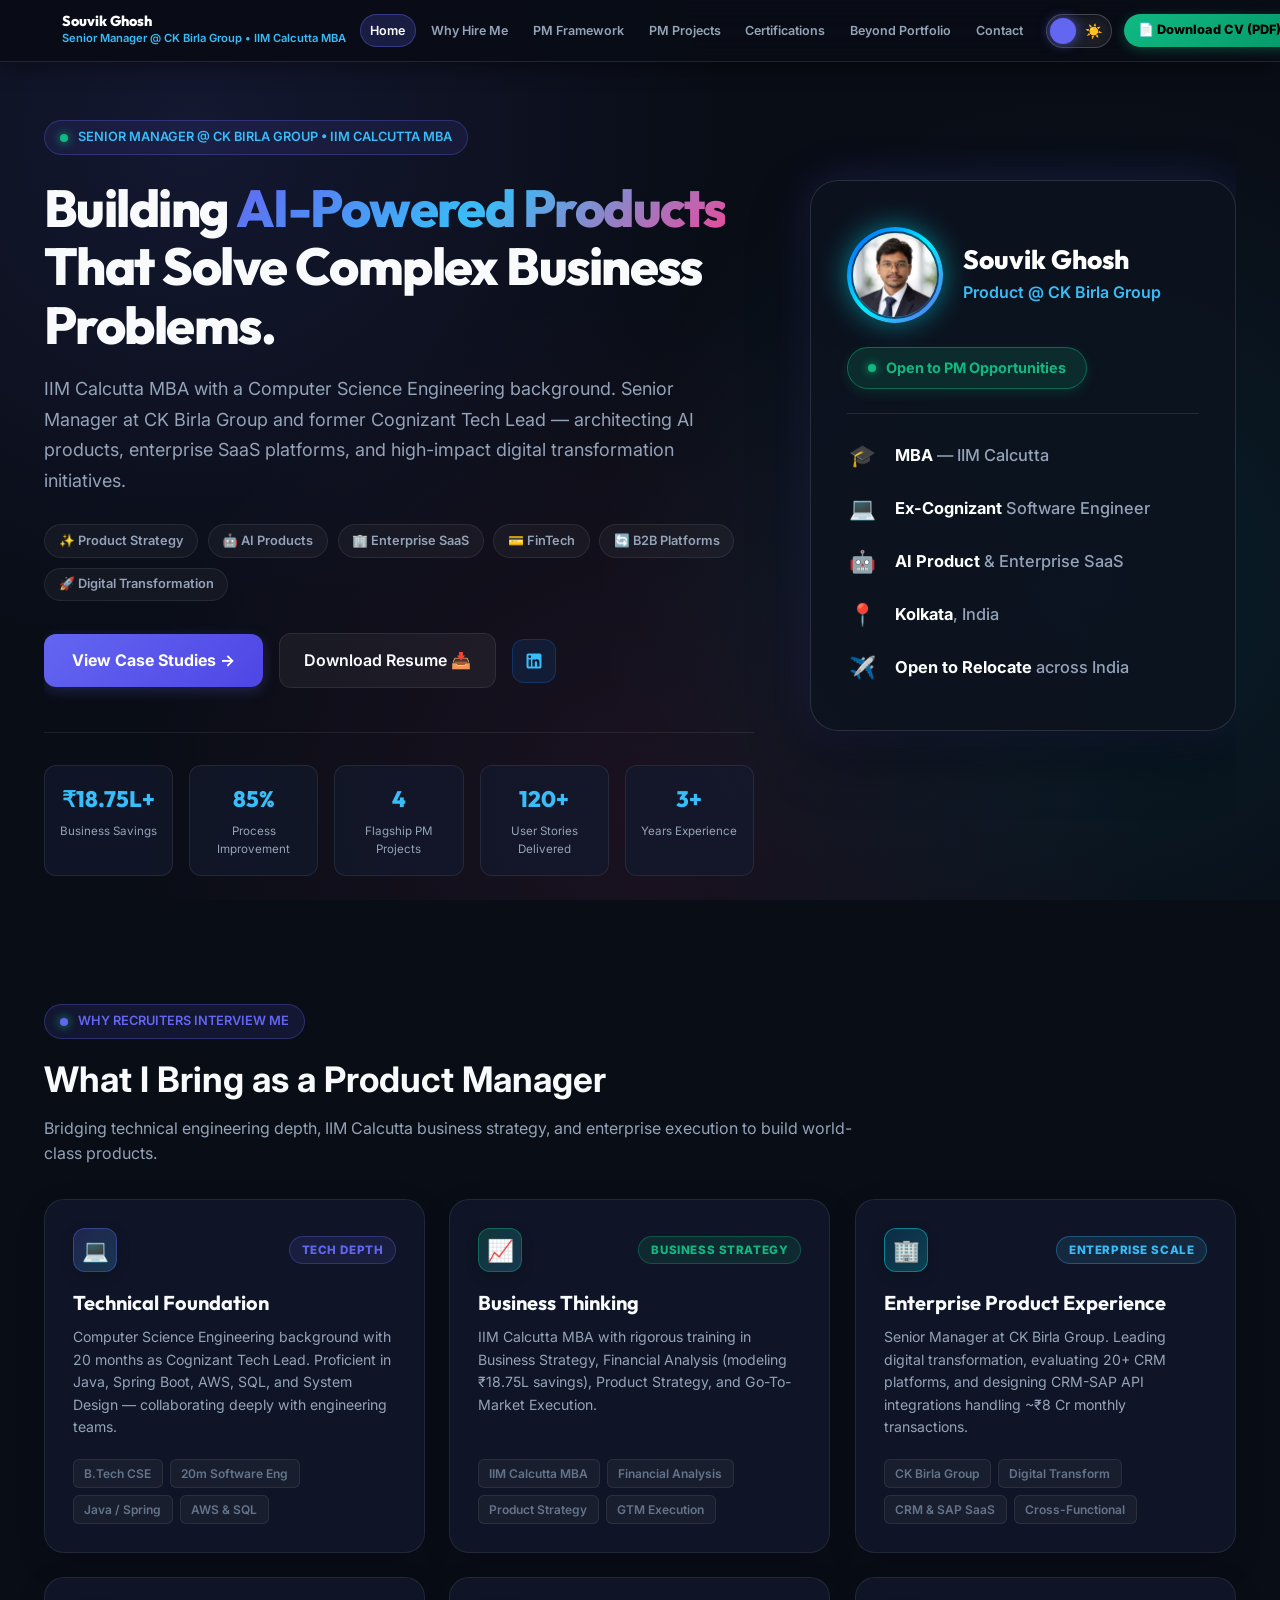
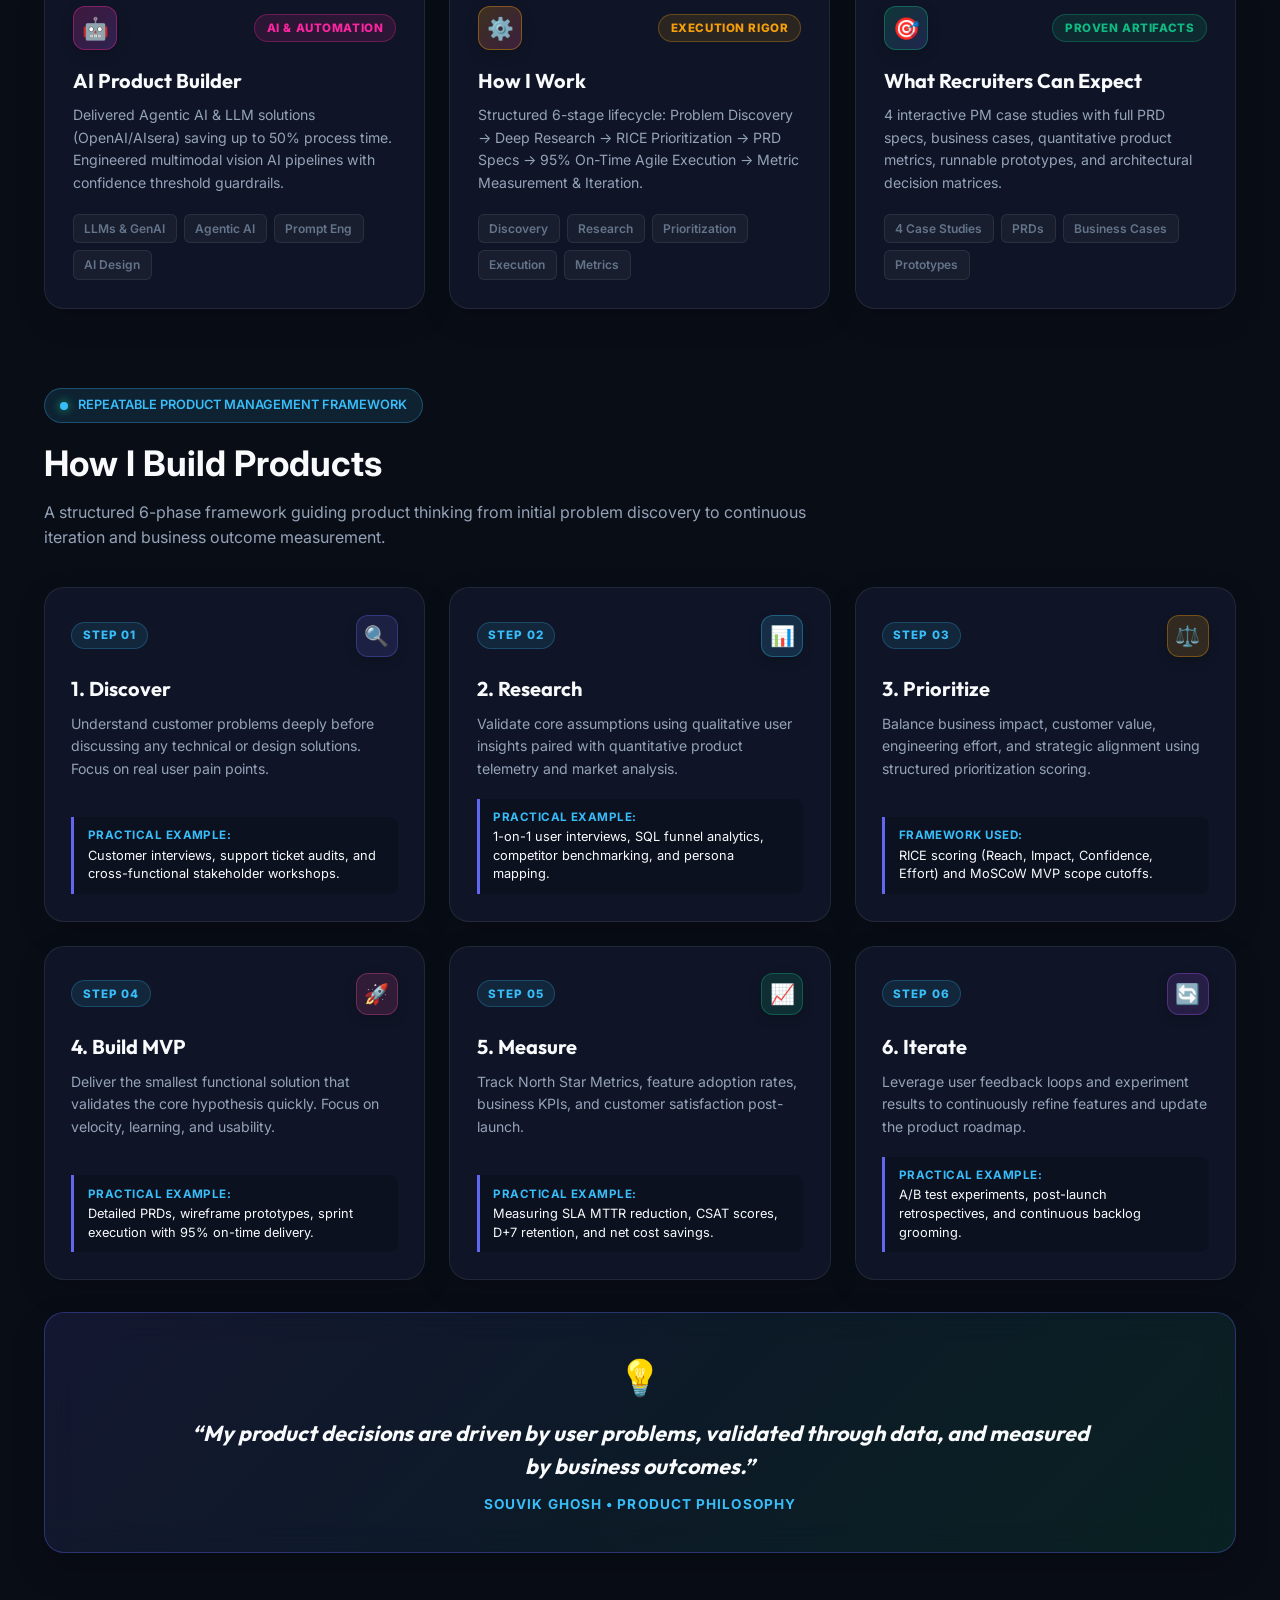
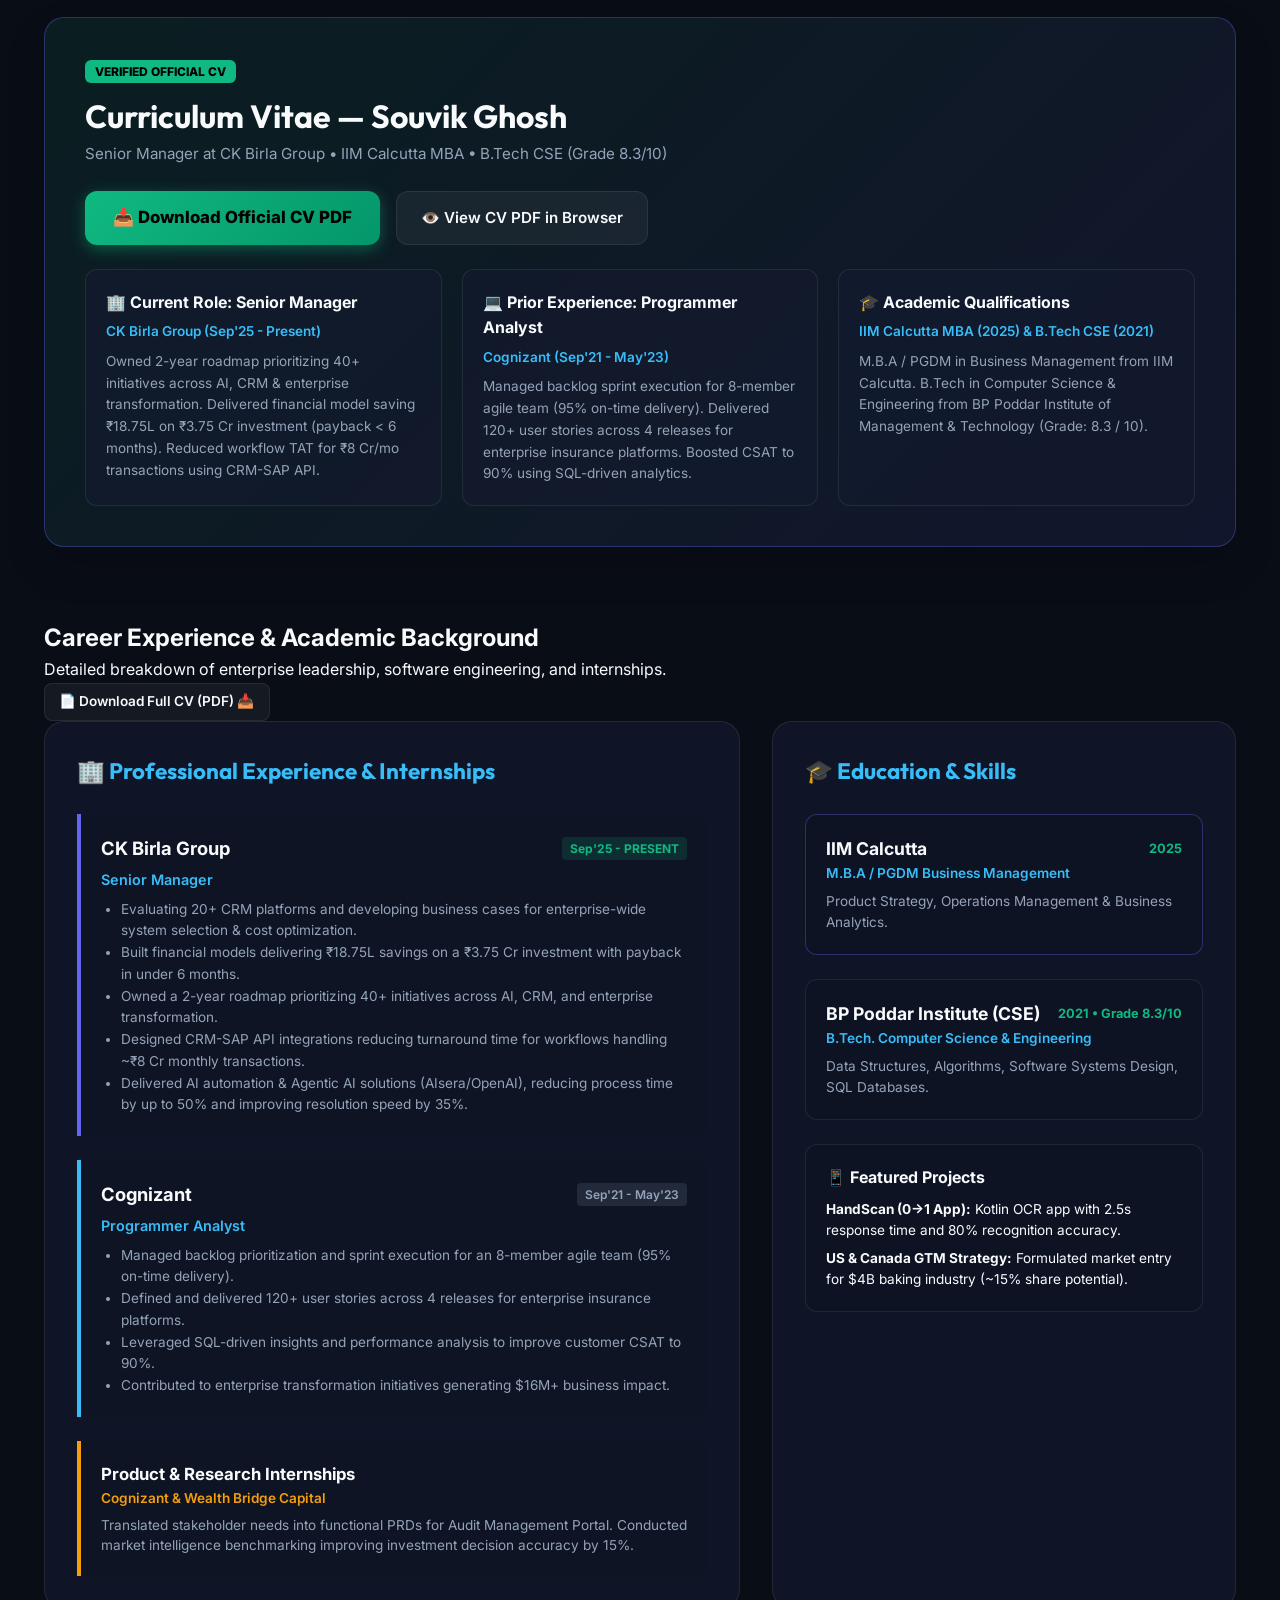
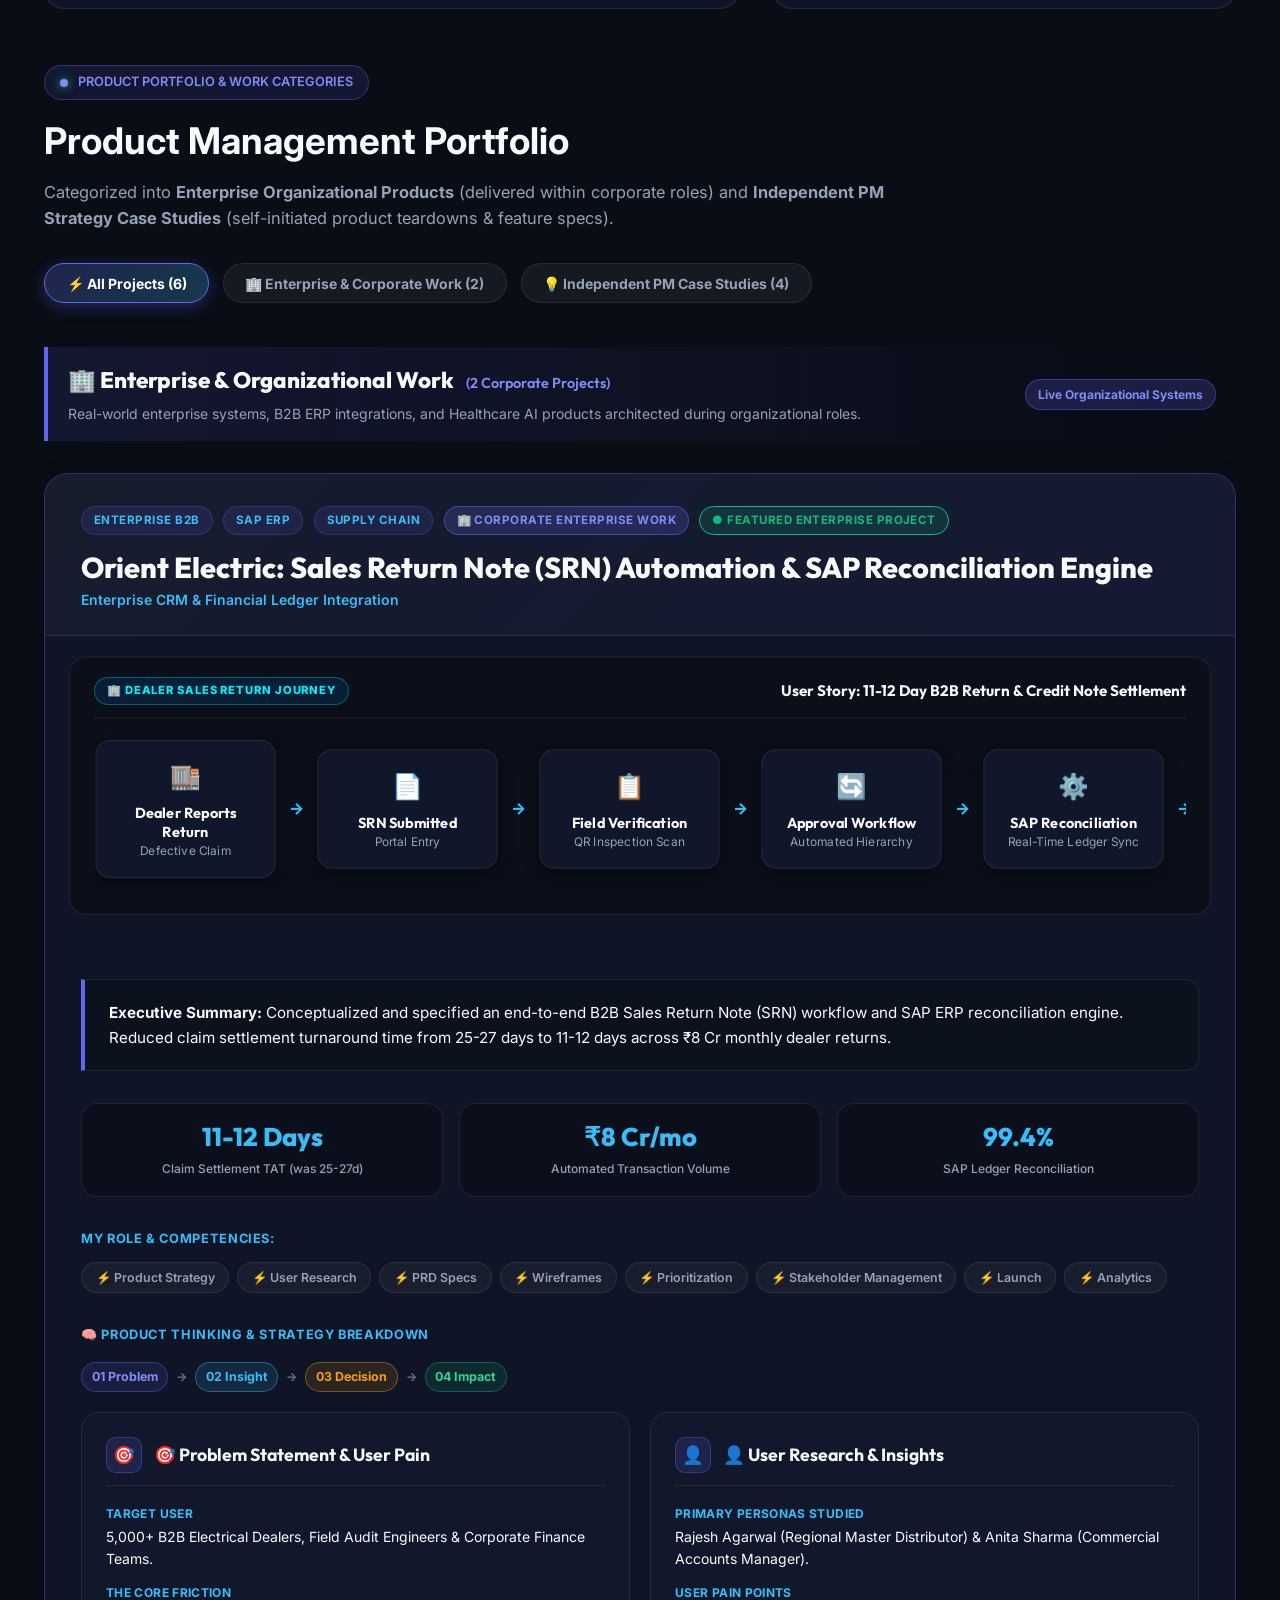
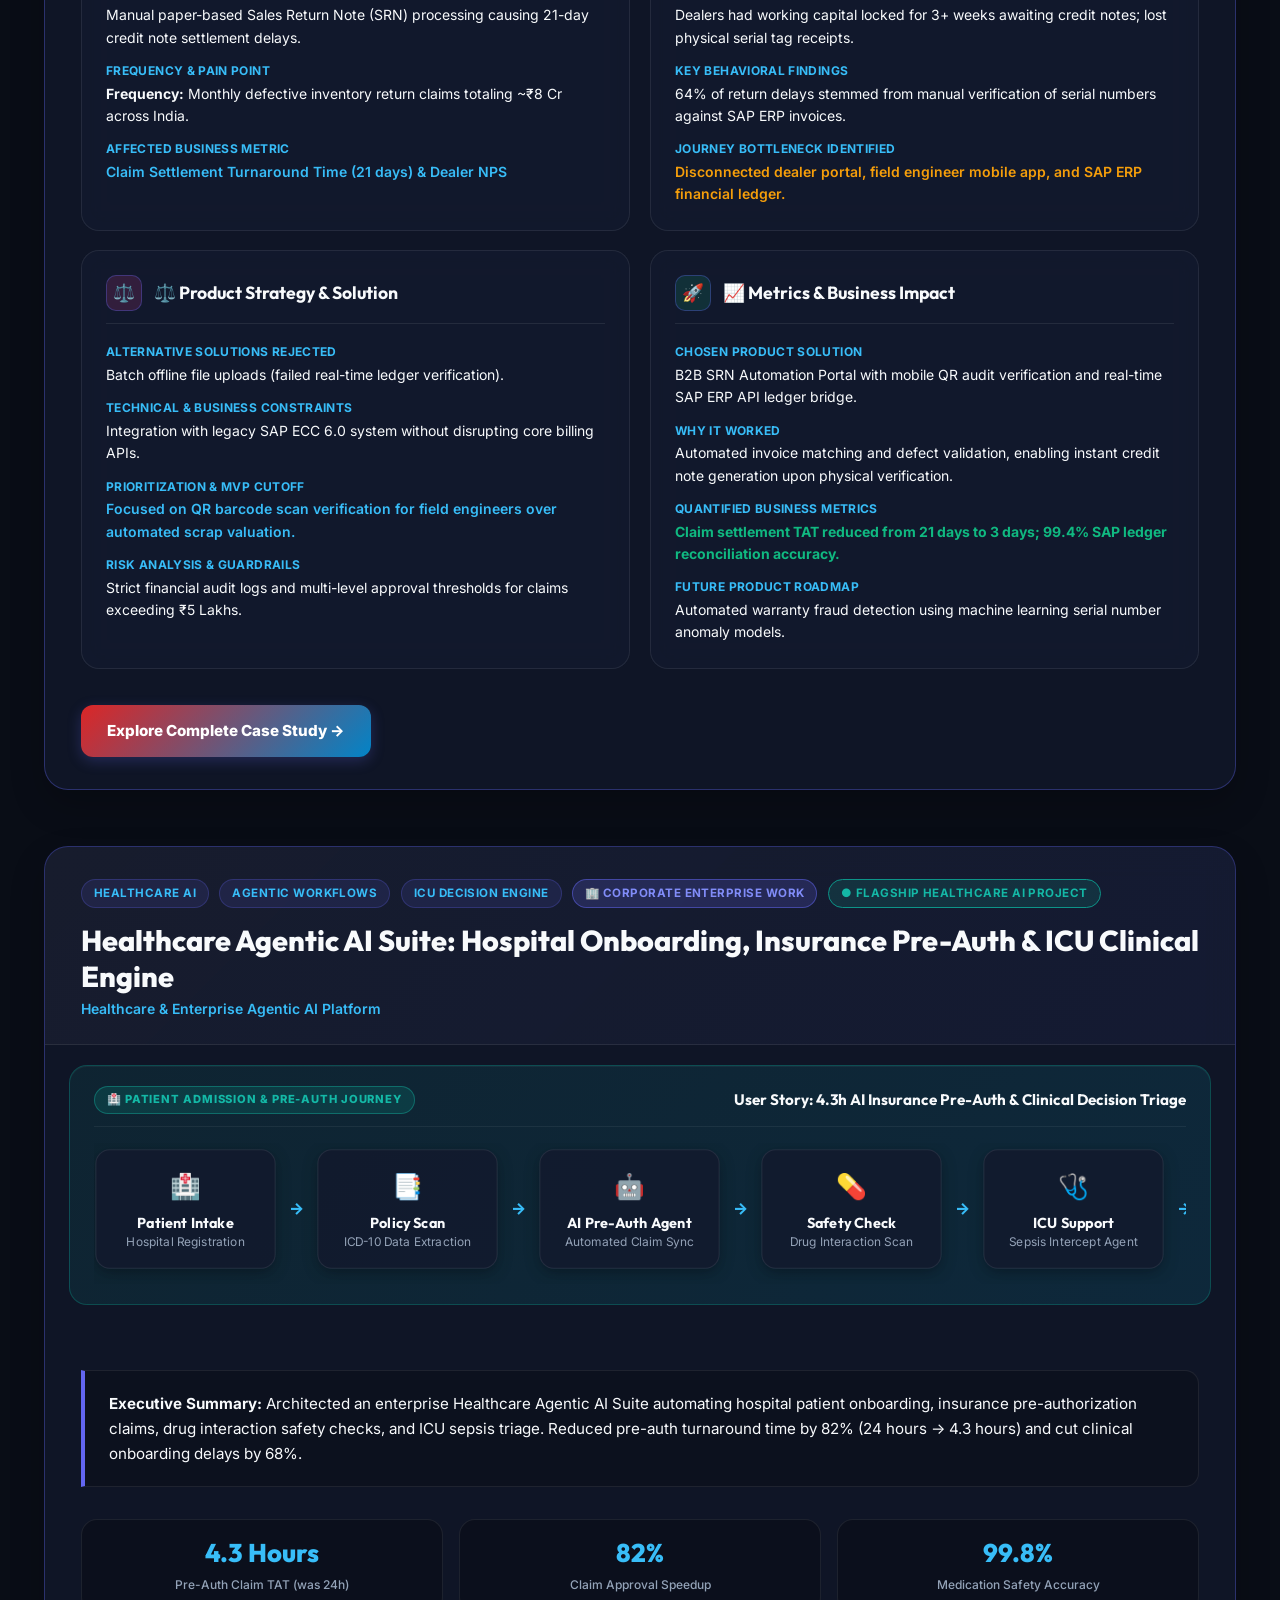
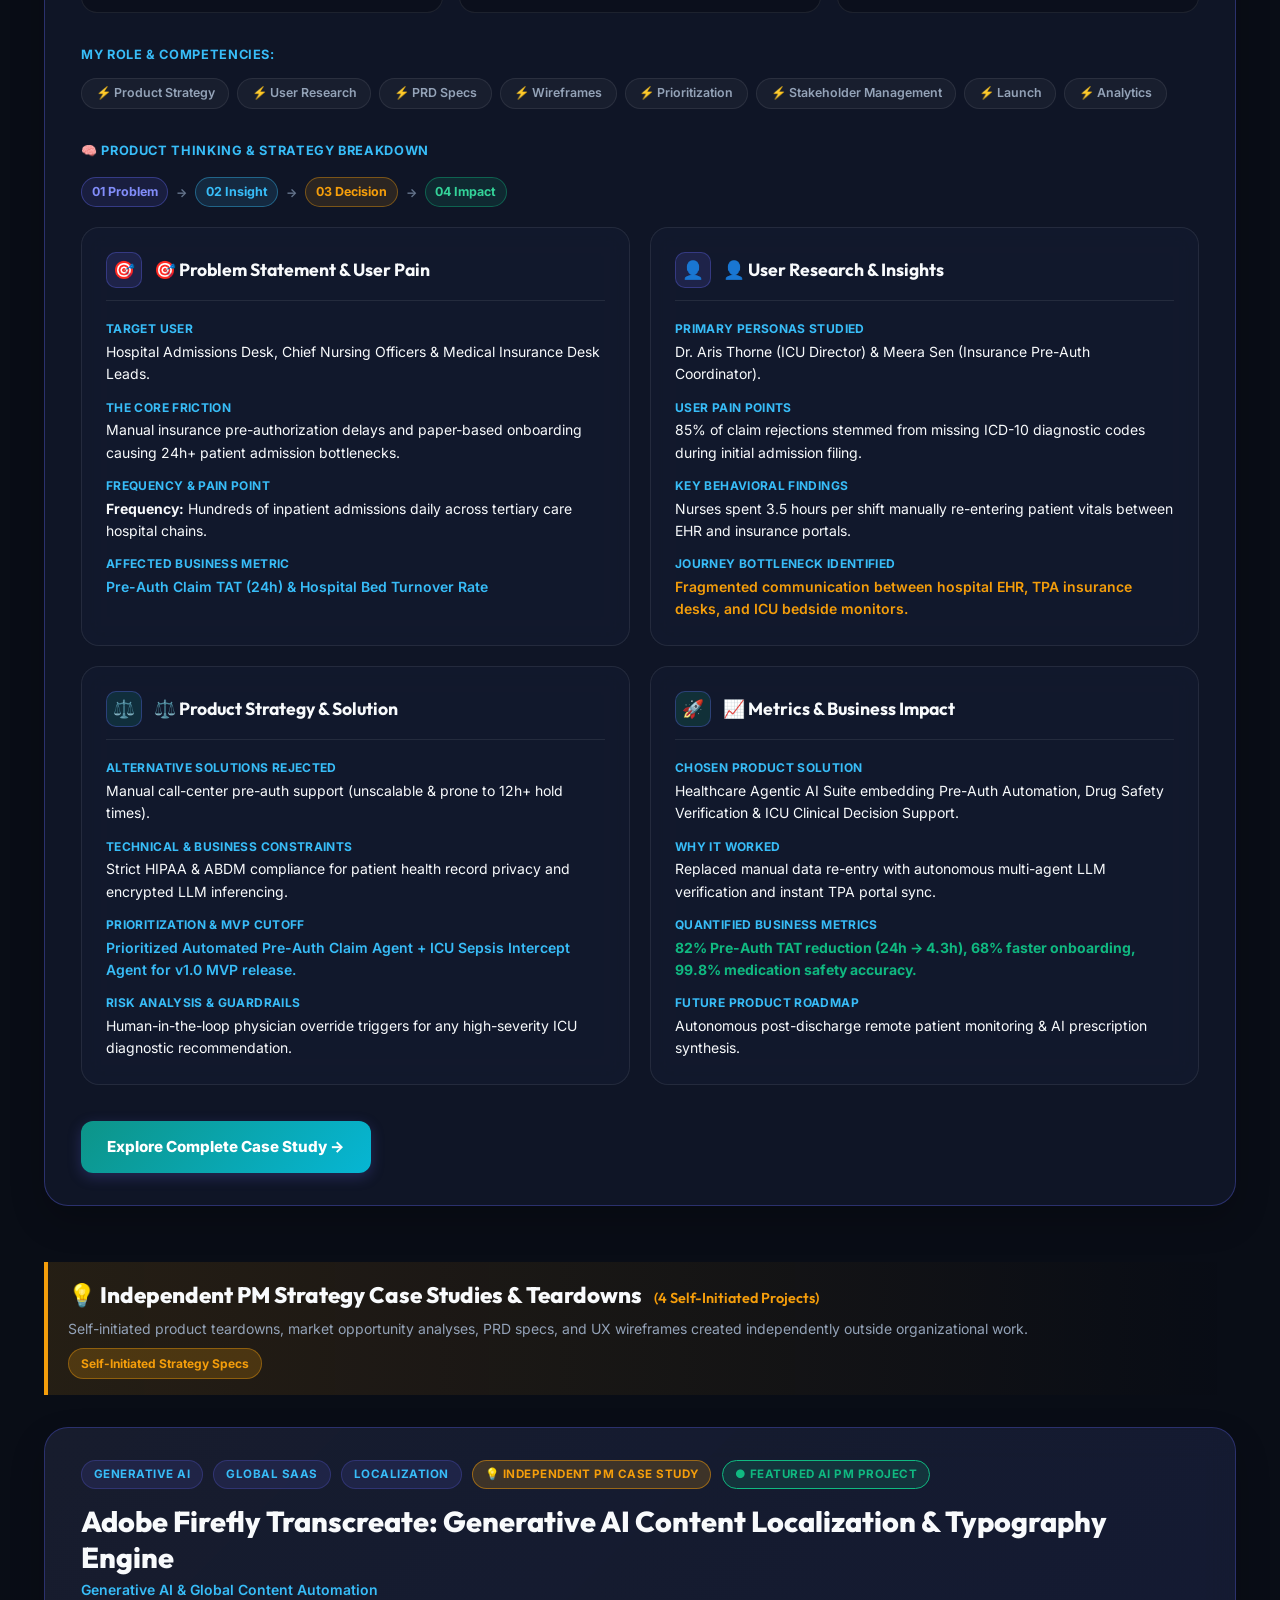
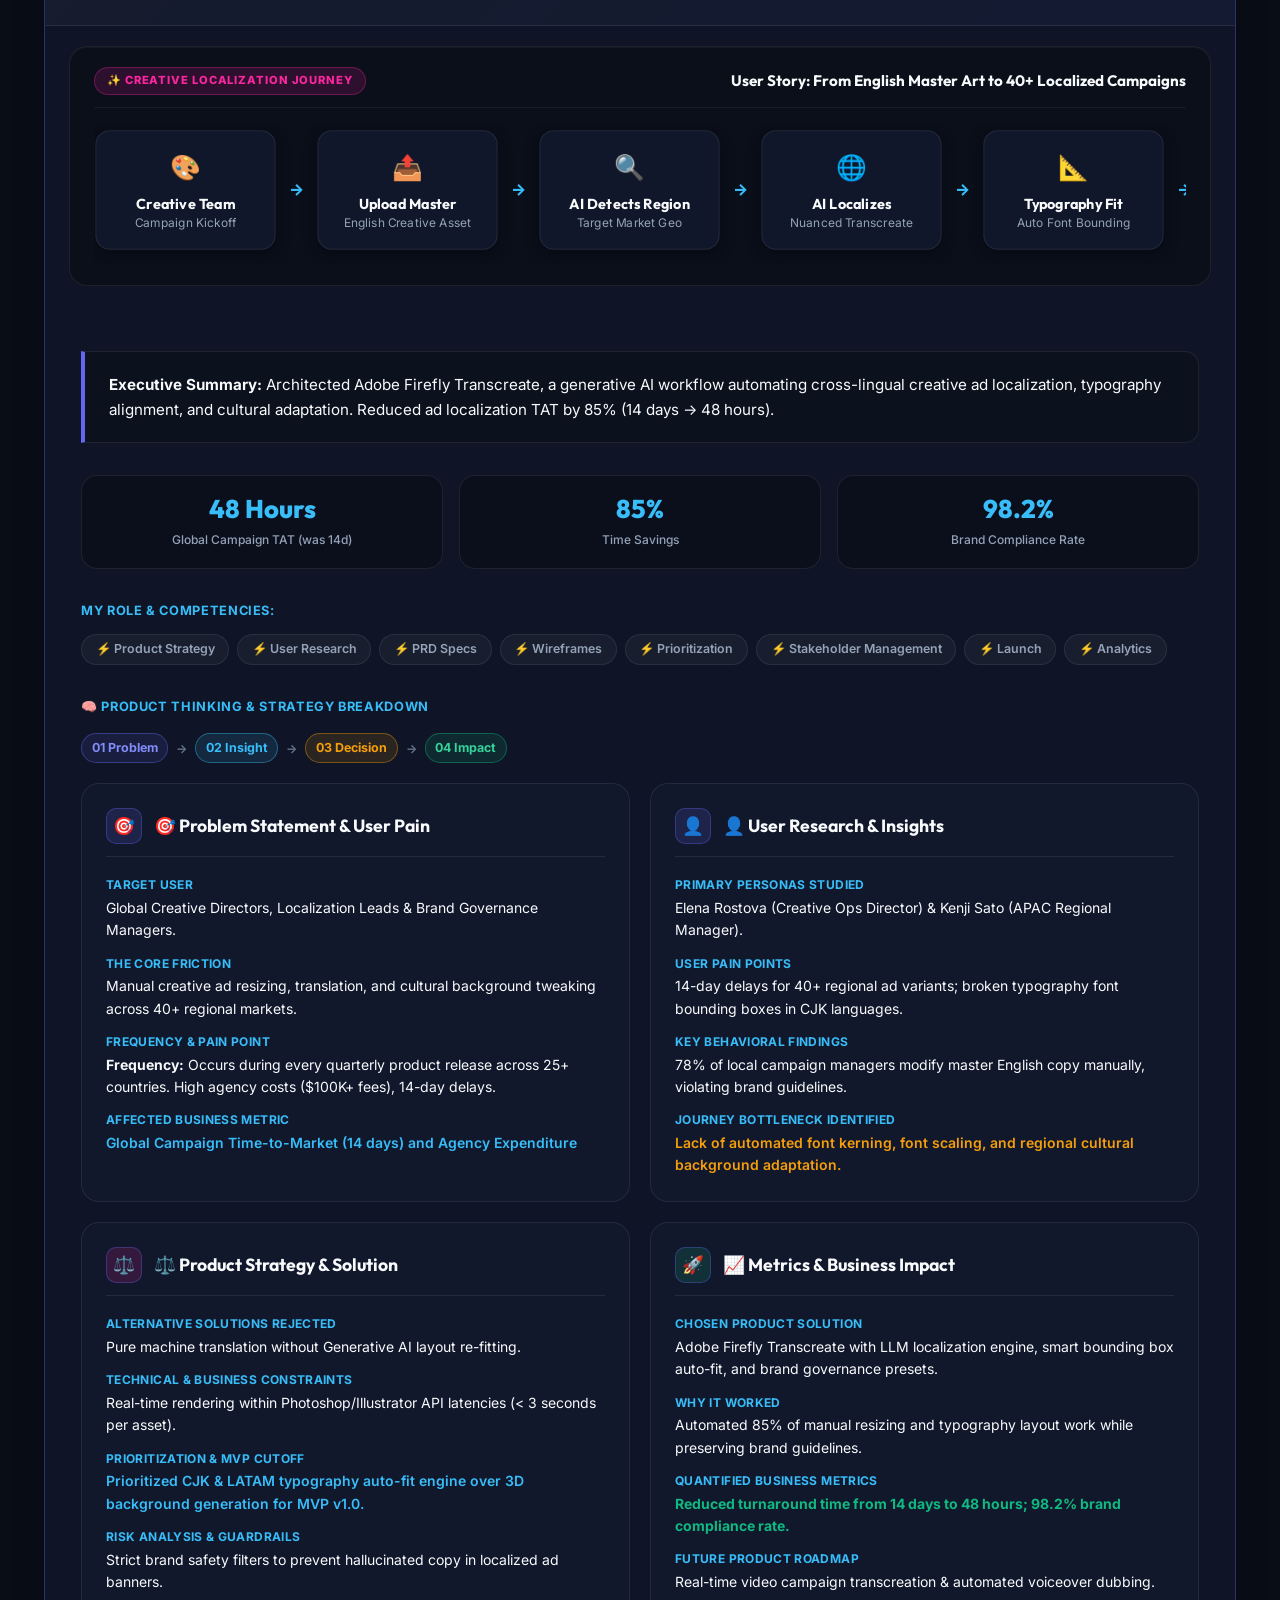
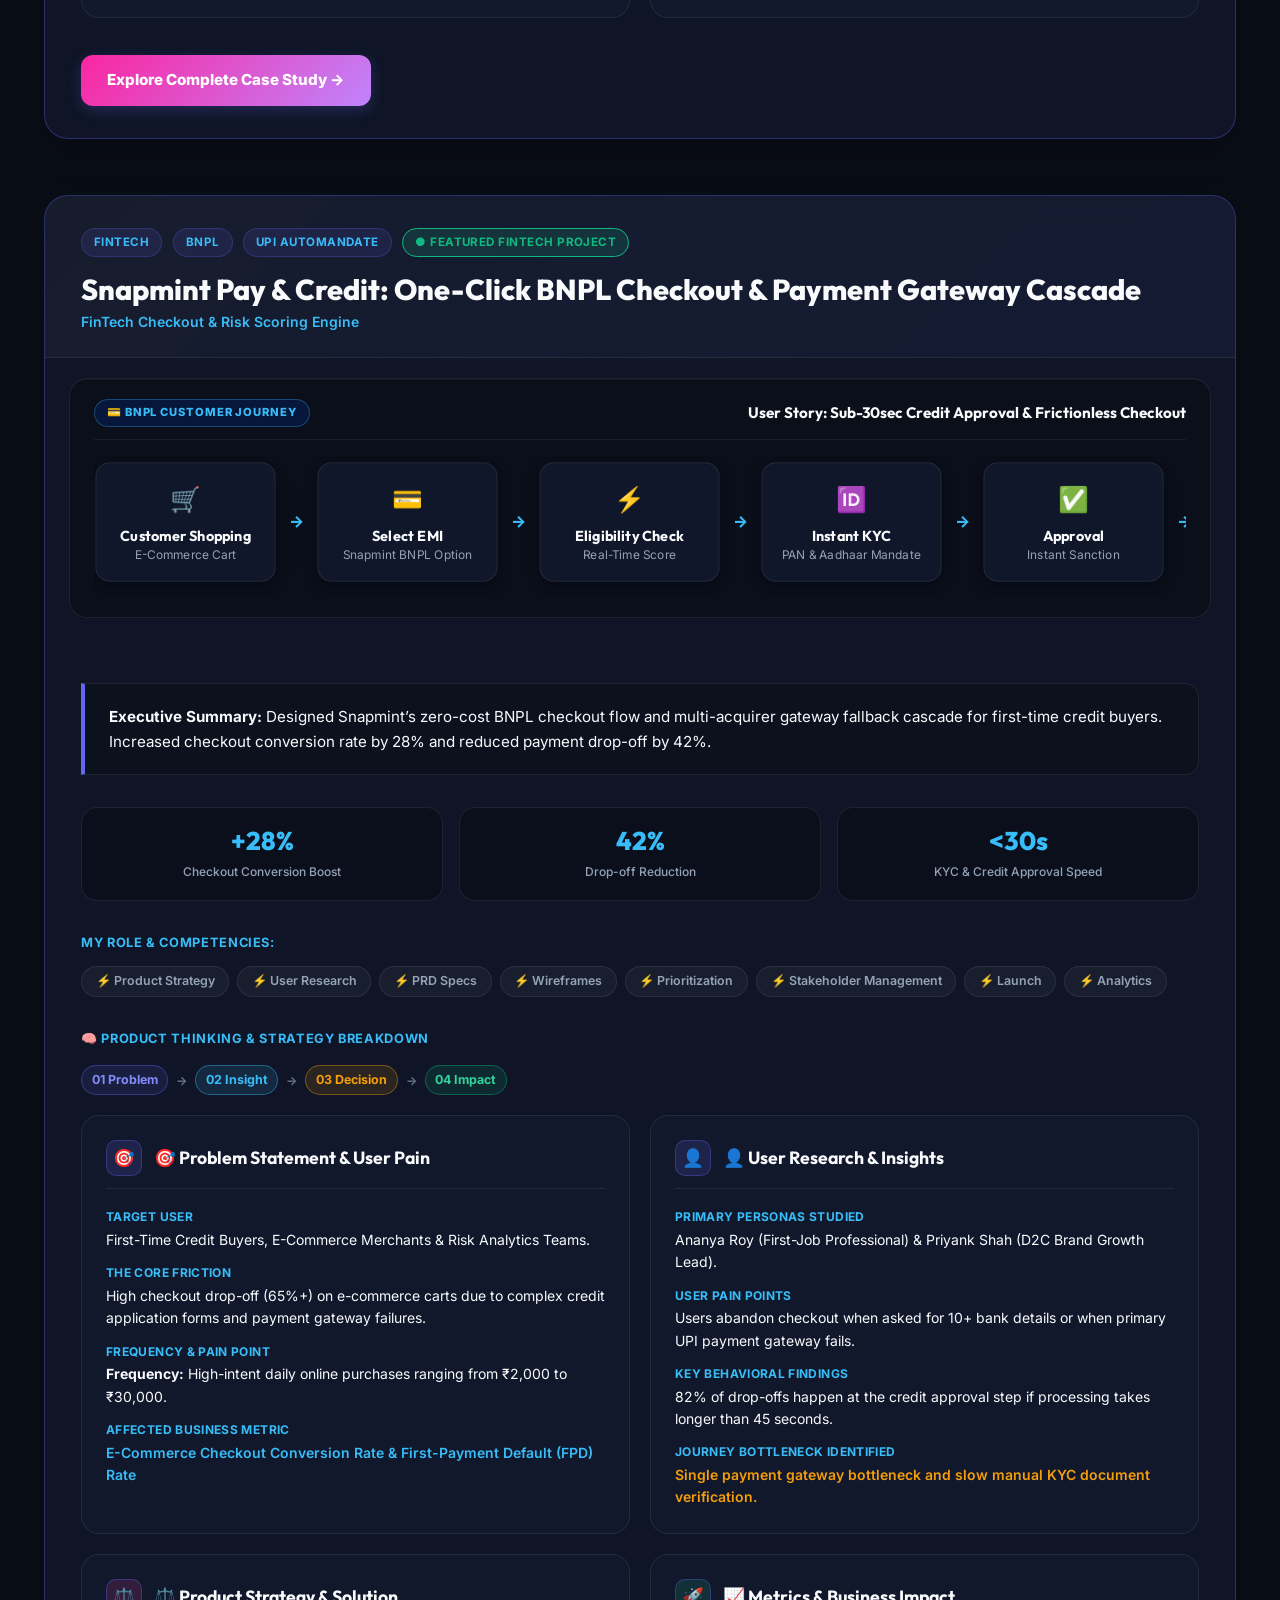
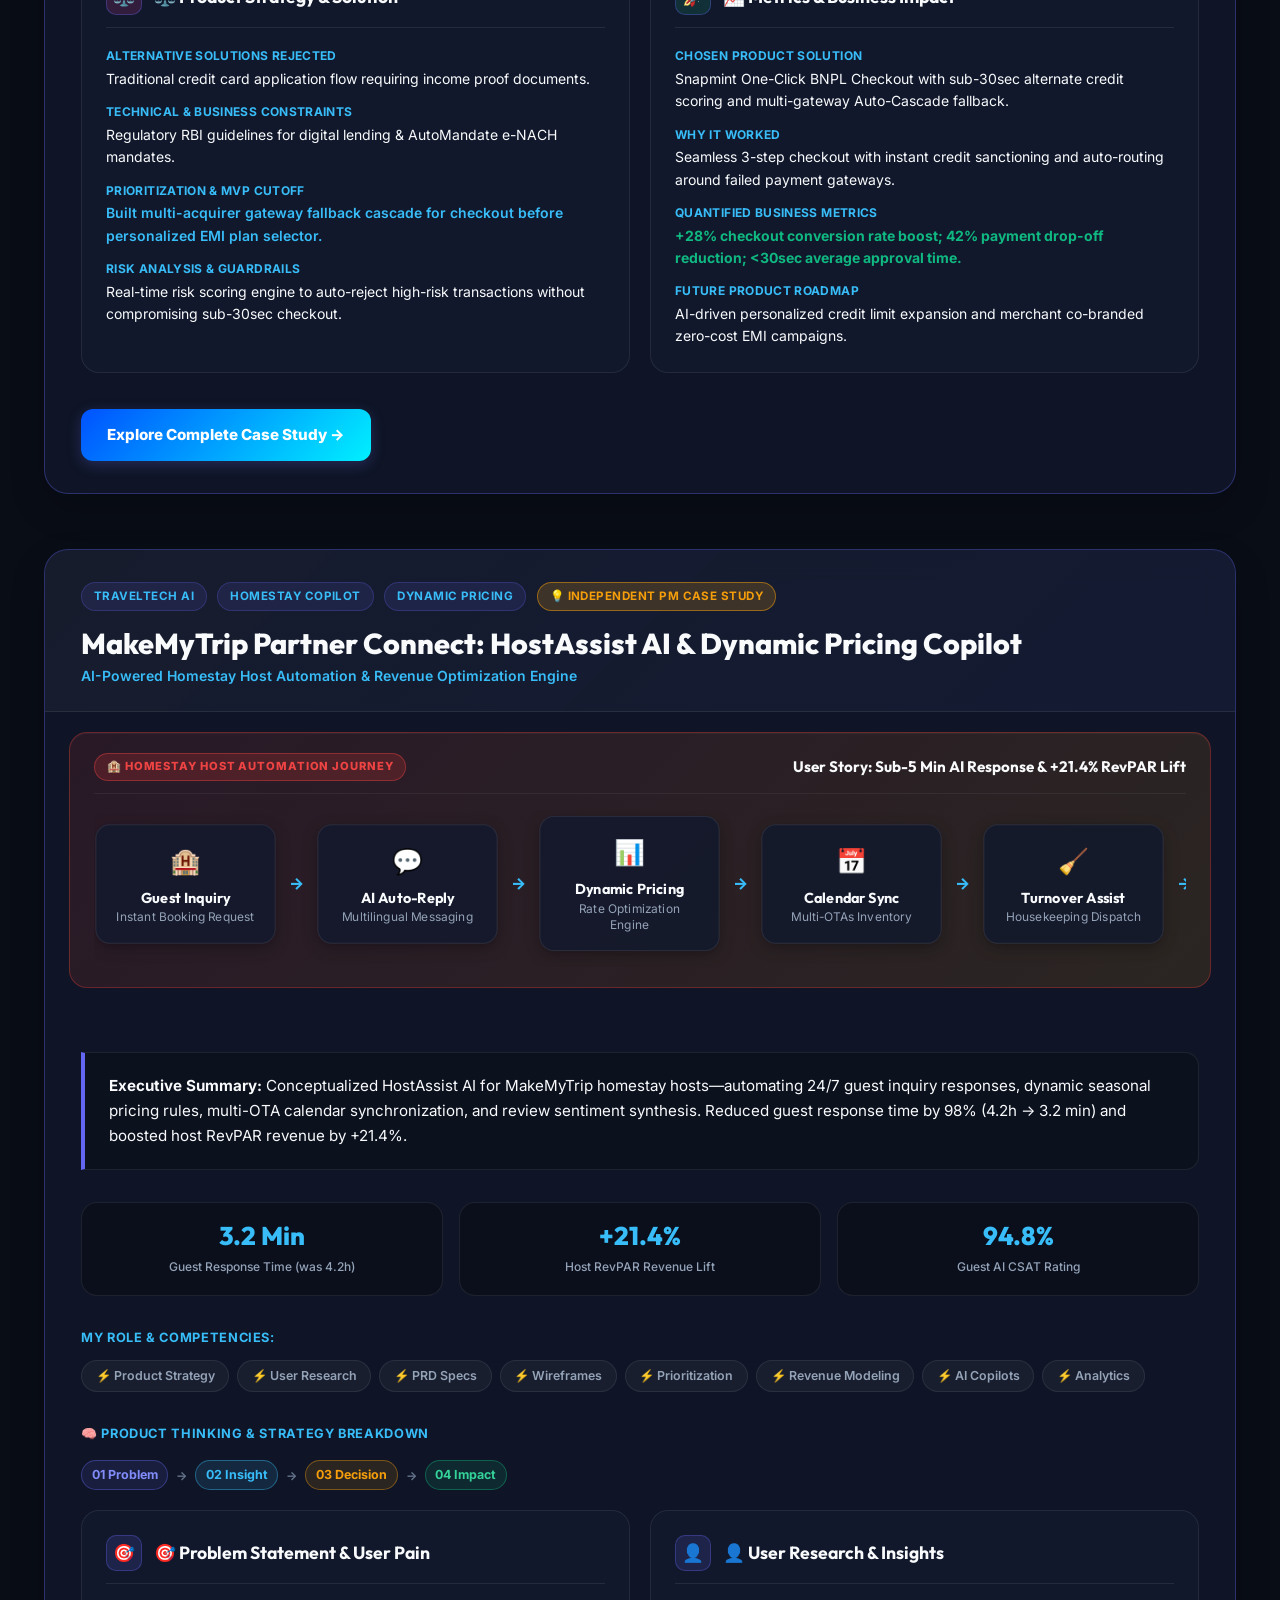
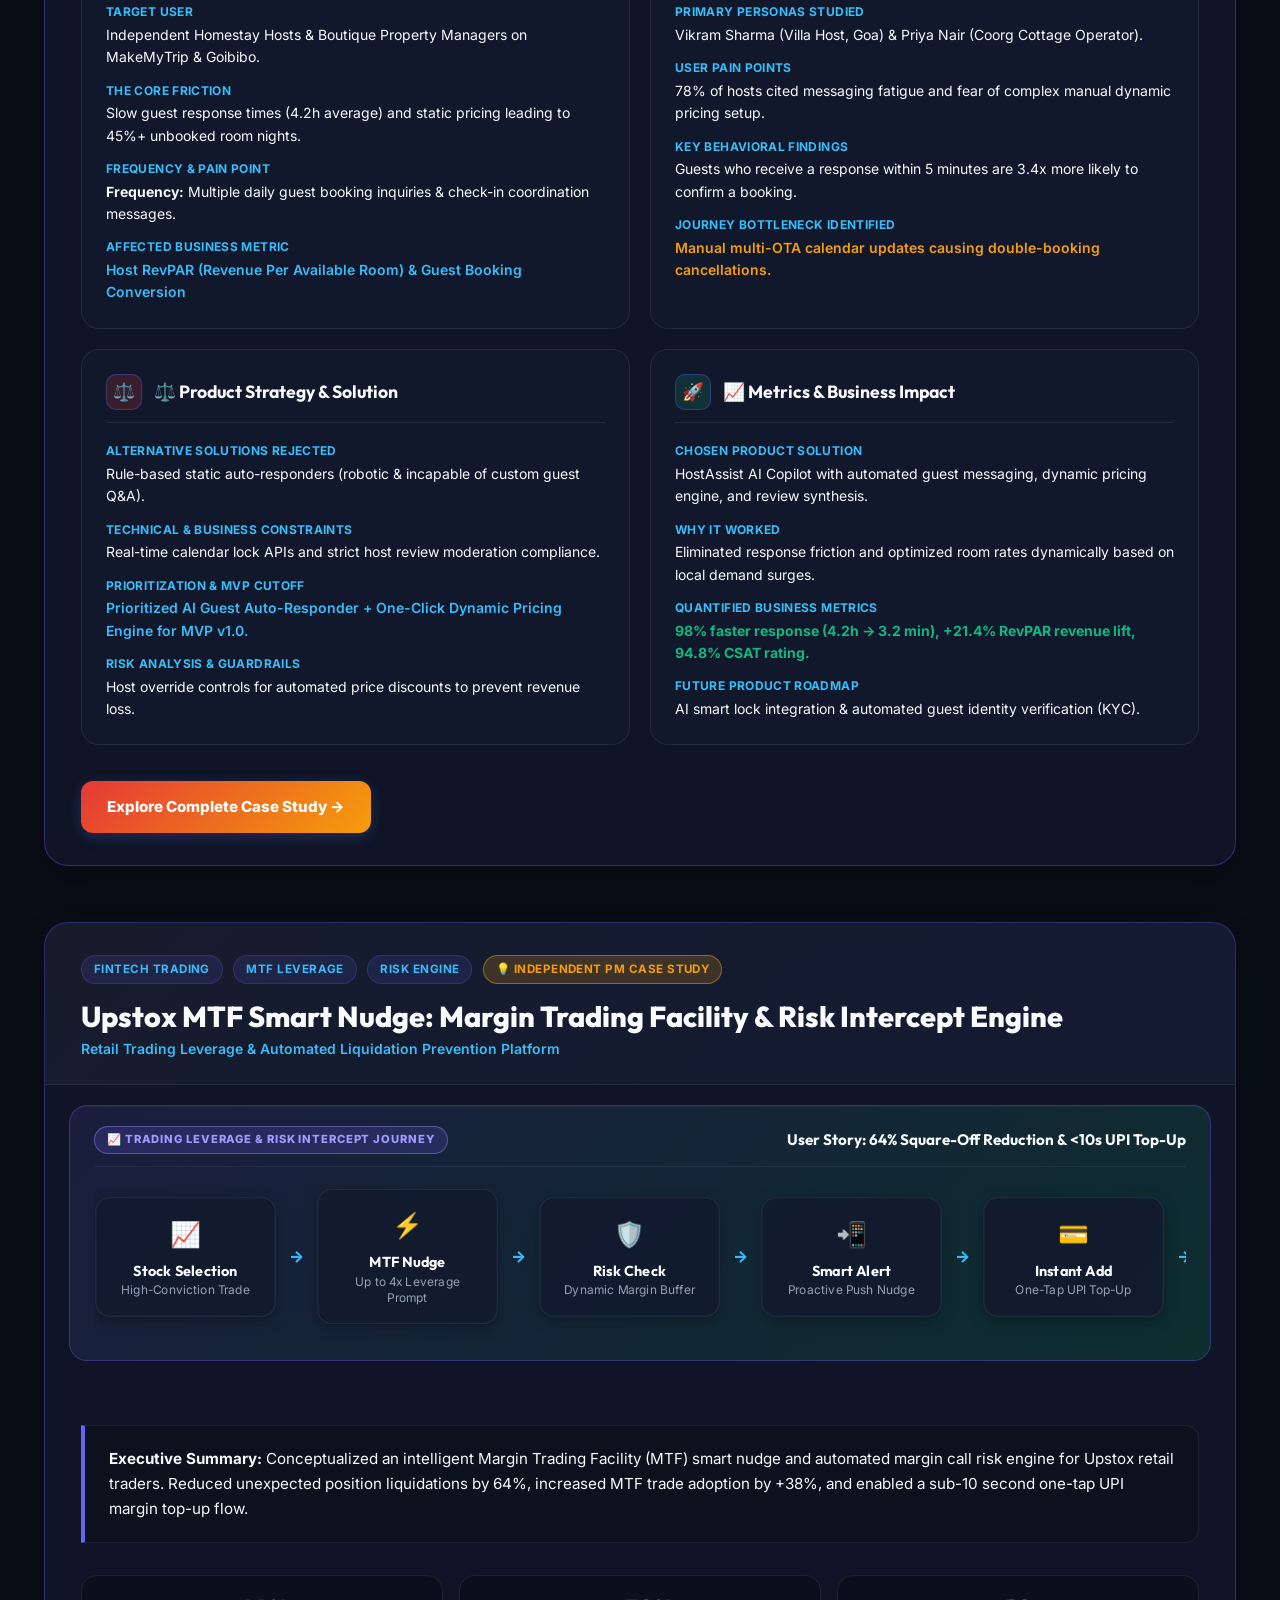
==== commit 36cabbd6: "Numbers aligned, animations added" ====
--- a/index.html
+++ b/index.html
@@ -667,7 +667,7 @@
           <div class="project-hero-visual-card hero-visual-orient">
             <div class="visual-card-header">
               <span class="visual-header-badge" style="background:rgba(2,132,199,0.15); color:#00F0FF; border-color:rgba(0,240,255,0.3);">🏢 DEALER SALES RETURN JOURNEY</span>
-              <span class="visual-header-title">User Story: 3-Day B2B Return & Credit Note Settlement</span>
+              <span class="visual-header-title">User Story: 11-12 Day B2B Return & Credit Note Settlement</span>
             </div>
             <div class="visual-workflow-nodes">
               <div class="visual-node-box"><div class="visual-node-icon">🏬</div><div class="visual-node-label">Dealer Reports Return</div><div class="visual-node-sub">Defective Claim</div></div>
@@ -682,17 +682,17 @@
               <div class="visual-flow-arrow">&rarr;</div>
               <div class="visual-node-box"><div class="visual-node-icon">💳</div><div class="visual-node-label">Credit Note Gen</div><div class="visual-node-sub">₹8 Cr Monthly Volume</div></div>
               <div class="visual-flow-arrow">&rarr;</div>
-              <div class="visual-node-box visual-node-highlight" style="border-color:#00F0FF;"><div class="visual-node-icon">💰</div><div class="visual-node-label">Dealer Settlement</div><div class="visual-node-sub">3-Day Turnaround</div></div>
+              <div class="visual-node-box visual-node-highlight" style="border-color:#00F0FF;"><div class="visual-node-icon">💰</div><div class="visual-node-label">Dealer Settlement</div><div class="visual-node-sub">11-12 Day Turnaround</div></div>
             </div>
           </div>
 
           <div class="pm-card-body">
             <div class="pm-exec-summary">
-              <strong>Executive Summary:</strong> Conceptualized and specified an end-to-end B2B Sales Return Note (SRN) workflow and SAP ERP reconciliation engine. Reduced claim settlement turnaround time from 21 days to 3 days across ₹8 Cr monthly dealer returns.
+              <strong>Executive Summary:</strong> Conceptualized and specified an end-to-end B2B Sales Return Note (SRN) workflow and SAP ERP reconciliation engine. Reduced claim settlement turnaround time from 25-27 days to 11-12 days across ₹8 Cr monthly dealer returns.
             </div>
 
             <div class="pm-kpi-grid">
-              <div class="pm-kpi-card"><div class="pm-kpi-val">3 Days</div><div class="pm-kpi-lbl">Claim Settlement TAT (was 21d)</div></div>
+              <div class="pm-kpi-card"><div class="pm-kpi-val">11-12 Days</div><div class="pm-kpi-lbl">Claim Settlement TAT (was 25-27d)</div></div>
               <div class="pm-kpi-card"><div class="pm-kpi-val">₹8 Cr/mo</div><div class="pm-kpi-lbl">Automated Transaction Volume</div></div>
               <div class="pm-kpi-card"><div class="pm-kpi-val">99.4%</div><div class="pm-kpi-lbl">SAP Ledger Reconciliation</div></div>
             </div>
@@ -715,6 +715,15 @@
             <!-- 2x2 PRODUCT THINKING & STRATEGY GRID -->
             <div class="pm-thinking-grid-section">
               <div class="thinking-section-title">🧠 Product Thinking & Strategy Breakdown</div>
+              <div class="thinking-story-bar">
+                <span class="story-step step-1">01 Problem</span>
+                <span class="story-arrow">&rarr;</span>
+                <span class="story-step step-2">02 Insight</span>
+                <span class="story-arrow">&rarr;</span>
+                <span class="story-step step-3">03 Decision</span>
+                <span class="story-arrow">&rarr;</span>
+                <span class="story-step step-4">04 Impact</span>
+              </div>
               <div class="pm-thinking-grid">
                 
                 <!-- Card 1: Problem Statement -->
@@ -902,6 +911,15 @@
             <!-- 2x2 PRODUCT THINKING & STRATEGY GRID -->
             <div class="pm-thinking-grid-section">
               <div class="thinking-section-title">🧠 Product Thinking & Strategy Breakdown</div>
+              <div class="thinking-story-bar">
+                <span class="story-step step-1">01 Problem</span>
+                <span class="story-arrow">&rarr;</span>
+                <span class="story-step step-2">02 Insight</span>
+                <span class="story-arrow">&rarr;</span>
+                <span class="story-step step-3">03 Decision</span>
+                <span class="story-arrow">&rarr;</span>
+                <span class="story-step step-4">04 Impact</span>
+              </div>
               <div class="pm-thinking-grid">
                 
                 <!-- Card 1: Problem Statement -->
@@ -1108,6 +1126,15 @@
             <!-- 2x2 PRODUCT THINKING & STRATEGY GRID -->
             <div class="pm-thinking-grid-section">
               <div class="thinking-section-title">🧠 Product Thinking & Strategy Breakdown</div>
+              <div class="thinking-story-bar">
+                <span class="story-step step-1">01 Problem</span>
+                <span class="story-arrow">&rarr;</span>
+                <span class="story-step step-2">02 Insight</span>
+                <span class="story-arrow">&rarr;</span>
+                <span class="story-step step-3">03 Decision</span>
+                <span class="story-arrow">&rarr;</span>
+                <span class="story-step step-4">04 Impact</span>
+              </div>
               <div class="pm-thinking-grid">
                 
                 <!-- Card 1: Problem Statement -->
@@ -1295,6 +1322,15 @@
             <!-- 2x2 PRODUCT THINKING & STRATEGY GRID -->
             <div class="pm-thinking-grid-section">
               <div class="thinking-section-title">🧠 Product Thinking & Strategy Breakdown</div>
+              <div class="thinking-story-bar">
+                <span class="story-step step-1">01 Problem</span>
+                <span class="story-arrow">&rarr;</span>
+                <span class="story-step step-2">02 Insight</span>
+                <span class="story-arrow">&rarr;</span>
+                <span class="story-step step-3">03 Decision</span>
+                <span class="story-arrow">&rarr;</span>
+                <span class="story-step step-4">04 Impact</span>
+              </div>
               <div class="pm-thinking-grid">
                 
                 <!-- Card 1: Problem Statement -->
@@ -1478,6 +1514,15 @@
             <!-- 2x2 PRODUCT THINKING & STRATEGY GRID -->
             <div class="pm-thinking-grid-section">
               <div class="thinking-section-title">🧠 Product Thinking & Strategy Breakdown</div>
+              <div class="thinking-story-bar">
+                <span class="story-step step-1">01 Problem</span>
+                <span class="story-arrow">&rarr;</span>
+                <span class="story-step step-2">02 Insight</span>
+                <span class="story-arrow">&rarr;</span>
+                <span class="story-step step-3">03 Decision</span>
+                <span class="story-arrow">&rarr;</span>
+                <span class="story-step step-4">04 Impact</span>
+              </div>
               <div class="pm-thinking-grid">
                 
                 <!-- Card 1: Problem Statement -->
@@ -1660,6 +1705,15 @@
             <!-- 2x2 PRODUCT THINKING & STRATEGY GRID -->
             <div class="pm-thinking-grid-section">
               <div class="thinking-section-title">🧠 Product Thinking & Strategy Breakdown</div>
+              <div class="thinking-story-bar">
+                <span class="story-step step-1">01 Problem</span>
+                <span class="story-arrow">&rarr;</span>
+                <span class="story-step step-2">02 Insight</span>
+                <span class="story-arrow">&rarr;</span>
+                <span class="story-step step-3">03 Decision</span>
+                <span class="story-arrow">&rarr;</span>
+                <span class="story-step step-4">04 Impact</span>
+              </div>
               <div class="pm-thinking-grid">
                 
                 <!-- Card 1: Problem Statement -->
@@ -2194,5 +2248,38 @@
 }
 </script>
 
+
+<!-- Stage 2: Scroll-Based IntersectionObserver Reveal Script -->
+<script>
+document.addEventListener('DOMContentLoaded', () => {
+  if (window.matchMedia('(prefers-reduced-motion: reduce)').matches) {
+    document.querySelectorAll('.section-header, .category-group-header, .pm-case-card, .project-hero-visual-card, .pm-thinking-grid-section, .thinking-card, .why-card, .cert-card, .beyond-card').forEach(el => {
+      el.classList.add('is-visible');
+    });
+    return;
+  }
+
+  const observerOptions = {
+    root: null,
+    rootMargin: '0px 0px -40px 0px',
+    threshold: 0.15
+  };
+
+  const revealObserver = new IntersectionObserver((entries, observer) => {
+    entries.forEach(entry => {
+      if (entry.isIntersecting) {
+        entry.target.classList.add('is-visible');
+        observer.unobserve(entry.target); // Reveal ONCE, keep visible forever!
+      }
+    });
+  }, observerOptions);
+
+  const targetSelectors = '.section-header, .category-group-header, .pm-case-card, .project-hero-visual-card, .pm-thinking-grid-section, .thinking-card, .why-card, .cert-card, .beyond-card';
+  document.querySelectorAll(targetSelectors).forEach(el => {
+    revealObserver.observe(el);
+  });
+});
+</script>
+
 </body>
 </html>
--- a/css/style.css
+++ b/css/style.css
@@ -3537,3 +3537,663 @@
   border-color: #4f46e5;
   box-shadow: 0 4px 15px rgba(99, 102, 241, 0.4);
 }
+
+
+/* ==========================================================================
+/* ==========================================================================
+/* ==========================================================================
+   EDITORIAL HERO ENTRANCE ANIMATION SYSTEM (EXACT DESIGN SPECIFICATION)
+   - Pure CSS keyframe entrance sequence
+   - Executes ONCE on page initial load (< 1.3s total)
+   - Zero continuous loops / zero floating artifacts / zero design mutations
+   - 100% Accessibility (prefers-reduced-motion: reduce) support
+   ========================================================================== */
+
+/* Keyframe Definitions */
+@keyframes heroBadgeEntrance {
+  0% {
+    opacity: 0;
+    transform: translateY(12px);
+  }
+  100% {
+    opacity: 1;
+    transform: translateY(0);
+  }
+}
+
+@keyframes heroHeadlineEntrance {
+  0% {
+    opacity: 0;
+    transform: translateY(24px);
+  }
+  100% {
+    opacity: 1;
+    transform: translateY(0);
+  }
+}
+
+@keyframes heroDescEntrance {
+  0% {
+    opacity: 0;
+    transform: translateY(15px);
+  }
+  100% {
+    opacity: 1;
+    transform: translateY(0);
+  }
+}
+
+@keyframes heroChipEntrance {
+  0% {
+    opacity: 0;
+    transform: translateY(8px);
+  }
+  100% {
+    opacity: 1;
+    transform: translateY(0);
+  }
+}
+
+@keyframes heroCardEntrance {
+  0% {
+    opacity: 0;
+    transform: translateX(25px);
+  }
+  100% {
+    opacity: 1;
+    transform: translateX(0);
+  }
+}
+
+/* Step 1: Role Badge (Delay: 100ms, Duration: 350ms) */
+.hero .badge-pill {
+  opacity: 0;
+  animation: heroBadgeEntrance 350ms cubic-bezier(0.22, 1, 0.36, 1) 100ms forwards;
+}
+
+/* Step 2: Hero Headline (Delay: 200ms, Duration: 600ms) */
+.hero .hero-title {
+  opacity: 0;
+  animation: heroHeadlineEntrance 600ms cubic-bezier(0.22, 1, 0.36, 1) 200ms forwards;
+}
+
+/* Step 3: Description (Delay: 450ms, Duration: 500ms) */
+.hero .hero-description {
+  opacity: 0;
+  animation: heroDescEntrance 500ms cubic-bezier(0.22, 1, 0.36, 1) 450ms forwards;
+}
+
+/* Step 4: Capability Chips (Staggered 60ms between chips) */
+.hero .hero-badge-item {
+  opacity: 0;
+}
+
+.hero .hero-badge-item:nth-child(1) { animation: heroChipEntrance 300ms cubic-bezier(0.22, 1, 0.36, 1) 650ms forwards; }
+.hero .hero-badge-item:nth-child(2) { animation: heroChipEntrance 300ms cubic-bezier(0.22, 1, 0.36, 1) 710ms forwards; }
+.hero .hero-badge-item:nth-child(3) { animation: heroChipEntrance 300ms cubic-bezier(0.22, 1, 0.36, 1) 770ms forwards; }
+.hero .hero-badge-item:nth-child(4) { animation: heroChipEntrance 300ms cubic-bezier(0.22, 1, 0.36, 1) 830ms forwards; }
+.hero .hero-badge-item:nth-child(5) { animation: heroChipEntrance 300ms cubic-bezier(0.22, 1, 0.36, 1) 890ms forwards; }
+.hero .hero-badge-item:nth-child(6) { animation: heroChipEntrance 300ms cubic-bezier(0.22, 1, 0.36, 1) 950ms forwards; }
+
+/* Step 5: Executive Profile Card (Delay: 200ms, Duration: 650ms) */
+.hero .apple-profile-card,
+.hero .hero-visual-wrapper {
+  opacity: 0;
+  animation: heroCardEntrance 650ms cubic-bezier(0.22, 1, 0.36, 1) 200ms forwards;
+}
+
+/* Supporting Actions & Impact Bar Entrance */
+.hero .hero-actions {
+  opacity: 0;
+  animation: heroDescEntrance 400ms cubic-bezier(0.22, 1, 0.36, 1) 550ms forwards;
+}
+
+.hero .hero-impact-bar {
+  opacity: 0;
+  animation: heroDescEntrance 450ms cubic-bezier(0.22, 1, 0.36, 1) 750ms forwards;
+}
+
+/* Accessibility Support for prefers-reduced-motion */
+@media (prefers-reduced-motion: reduce) {
+  .hero .badge-pill,
+  .hero .hero-title,
+  .hero .hero-description,
+  .hero .hero-badge-item,
+  .hero .hero-actions,
+  .hero .hero-impact-bar,
+  .hero .apple-profile-card,
+  .hero .hero-visual-wrapper {
+    animation: none !important;
+    opacity: 1 !important;
+    transform: none !important;
+  }
+}
+
+
+/* ==========================================================================
+   STAGE 2: SCROLL-BASED REVEAL ANIMATION SYSTEM
+   - Pure CSS transitions driven by lightweight IntersectionObserver
+   - Executes ONCE per element when entering viewport (15% threshold)
+   - Zero continuous loops / zero layout shifts / preserves existing hover states
+   - 100% Accessibility (prefers-reduced-motion: reduce) support
+   ========================================================================== */
+
+/* Section Headers Reveal (Section 1) */
+.section-header,
+.category-group-header {
+  opacity: 0;
+  transform: translateY(20px);
+  transition: opacity 500ms cubic-bezier(0.22, 1, 0.36, 1),
+              transform 500ms cubic-bezier(0.22, 1, 0.36, 1);
+  will-change: opacity, transform;
+}
+
+.section-header.is-visible,
+.category-group-header.is-visible {
+  opacity: 1;
+  transform: translateY(0);
+}
+
+/* Project Cards Reveal (Section 2) */
+.pm-case-card {
+  opacity: 0;
+  transform: translateY(35px);
+  transition: opacity 650ms cubic-bezier(0.22, 1, 0.36, 1),
+              transform 650ms cubic-bezier(0.22, 1, 0.36, 1);
+  will-change: opacity, transform;
+}
+
+.pm-case-card.is-visible {
+  opacity: 1;
+  transform: translateY(0);
+}
+
+/* Internal Project Content Staggered Reveal (Section 3) */
+.pm-case-card .pm-card-banner,
+.pm-case-card .project-hero-visual-card {
+  opacity: 0;
+  transform: translateY(15px);
+  transition: opacity 500ms cubic-bezier(0.22, 1, 0.36, 1) 0ms,
+              transform 500ms cubic-bezier(0.22, 1, 0.36, 1) 0ms;
+}
+
+.pm-case-card .pm-exec-summary,
+.pm-case-card .pm-kpi-grid,
+.pm-case-card .pm-role-bar {
+  opacity: 0;
+  transform: translateY(15px);
+  transition: opacity 500ms cubic-bezier(0.22, 1, 0.36, 1) 100ms,
+              transform 500ms cubic-bezier(0.22, 1, 0.36, 1) 100ms;
+}
+
+.pm-case-card .pm-thinking-grid-section {
+  opacity: 0;
+  transform: translateY(15px);
+  transition: opacity 500ms cubic-bezier(0.22, 1, 0.36, 1) 200ms,
+              transform 500ms cubic-bezier(0.22, 1, 0.36, 1) 200ms;
+}
+
+.pm-case-card .pm-card-actions {
+  opacity: 0;
+  transform: translateY(12px);
+  transition: opacity 400ms cubic-bezier(0.22, 1, 0.36, 1) 300ms,
+              transform 400ms cubic-bezier(0.22, 1, 0.36, 1) 300ms;
+}
+
+.pm-case-card.is-visible .pm-card-banner,
+.pm-case-card.is-visible .project-hero-visual-card,
+.pm-case-card.is-visible .pm-exec-summary,
+.pm-case-card.is-visible .pm-kpi-grid,
+.pm-case-card.is-visible .pm-role-bar,
+.pm-case-card.is-visible .pm-thinking-grid-section,
+.pm-case-card.is-visible .pm-card-actions {
+  opacity: 1;
+  transform: translateY(0);
+}
+
+/* 2x2 Product Thinking Cards Reveal */
+.thinking-card {
+  opacity: 0;
+  transform: translateY(12px);
+  transition: opacity 400ms cubic-bezier(0.22, 1, 0.36, 1),
+              transform 400ms cubic-bezier(0.22, 1, 0.36, 1);
+  will-change: opacity, transform;
+}
+
+.pm-case-card.is-visible .thinking-card:nth-child(1) { transition-delay: 220ms; opacity: 1; transform: translateY(0); }
+.pm-case-card.is-visible .thinking-card:nth-child(2) { transition-delay: 300ms; opacity: 1; transform: translateY(0); }
+.pm-case-card.is-visible .thinking-card:nth-child(3) { transition-delay: 380ms; opacity: 1; transform: translateY(0); }
+.pm-case-card.is-visible .thinking-card:nth-child(4) { transition-delay: 460ms; opacity: 1; transform: translateY(0); }
+
+/* General Section Cards (Why Cards, Cert Cards, Beyond Cards) */
+.why-card,
+.cert-card,
+.beyond-card {
+  opacity: 0;
+  transform: translateY(20px);
+  transition: opacity 550ms cubic-bezier(0.22, 1, 0.36, 1),
+              transform 550ms cubic-bezier(0.22, 1, 0.36, 1);
+  will-change: opacity, transform;
+}
+
+.why-card.is-visible,
+.cert-card.is-visible,
+.beyond-card.is-visible {
+  opacity: 1;
+  transform: translateY(0);
+}
+
+/* Mobile Adjustments (max-width: 640px) */
+@media (max-width: 640px) {
+  .section-header,
+  .category-group-header {
+    transform: translateY(12px);
+    transition-duration: 400ms;
+  }
+
+  .pm-case-card {
+    transform: translateY(20px);
+    transition-duration: 500ms;
+  }
+
+  .thinking-card,
+  .why-card,
+  .cert-card,
+  .beyond-card {
+    transform: translateY(10px);
+    transition-duration: 350ms;
+  }
+}
+
+/* Accessibility Support for prefers-reduced-motion */
+@media (prefers-reduced-motion: reduce) {
+  .section-header,
+  .category-group-header,
+  .pm-case-card,
+  .pm-case-card *,
+  .thinking-card,
+  .why-card,
+  .cert-card,
+  .beyond-card {
+    opacity: 1 !important;
+    transform: none !important;
+    transition: none !important;
+    animation: none !important;
+  }
+}
+
+
+/* ==========================================================================
+   STAGE 3: PRODUCT THINKING STORY ANIMATION & STEP CONNECTOR
+   - Sequential story reveal: 01 Problem -> 02 Insight -> 03 Decision -> 04 Impact
+   - Active step border flash during reveal sequence
+   - Subtle story step indicator bar
+   - 100% Accessibility & prefers-reduced-motion support
+   ========================================================================== */
+
+/* Compact Story Step Indicator Bar */
+.thinking-story-bar {
+  display: flex;
+  align-items: center;
+  gap: 0.5rem;
+  margin: 0.65rem 0 1.25rem 0;
+  font-family: var(--font-body);
+  font-size: 0.78rem;
+  font-weight: 700;
+  color: var(--text-muted);
+  flex-wrap: wrap;
+}
+
+.thinking-story-bar .story-step {
+  padding: 0.25rem 0.6rem;
+  background: rgba(255, 255, 255, 0.04);
+  border: 1px solid var(--border-color);
+  border-radius: var(--radius-full);
+  color: var(--text-muted);
+  transition: all 400ms cubic-bezier(0.22, 1, 0.36, 1);
+}
+
+.thinking-story-bar .story-arrow {
+  color: var(--text-dim);
+  font-size: 0.75rem;
+}
+
+/* Active Step Indicators during section reveal */
+.pm-case-card.is-visible .story-step.step-1, .pm-thinking-grid-section.is-visible .story-step.step-1 { color: #818cf8; border-color: rgba(99, 102, 241, 0.4); background: rgba(99, 102, 241, 0.12); }
+.pm-case-card.is-visible .story-step.step-2, .pm-thinking-grid-section.is-visible .story-step.step-2 { color: #38bdf8; border-color: rgba(56, 189, 248, 0.4); background: rgba(56, 189, 248, 0.12); }
+.pm-case-card.is-visible .story-step.step-3, .pm-thinking-grid-section.is-visible .story-step.step-3 { color: #f59e0b; border-color: rgba(245, 158, 11, 0.4); background: rgba(245, 158, 11, 0.12); }
+.pm-case-card.is-visible .story-step.step-4, .pm-thinking-grid-section.is-visible .story-step.step-4 { color: #34d399; border-color: rgba(16, 185, 129, 0.4); background: rgba(16, 185, 129, 0.12); }
+
+/* Sequential Thinking Cards Keyframe Entrance with Active Flash */
+@keyframes thinkingCardSequentialEntrance {
+  0% {
+    opacity: 0;
+    transform: translateY(18px);
+    border-color: var(--border-color);
+  }
+  50% {
+    opacity: 1;
+    transform: translateY(-2px);
+    border-color: rgba(99, 102, 241, 0.6);
+    box-shadow: 0 4px 16px rgba(99, 102, 241, 0.2);
+  }
+  100% {
+    opacity: 1;
+    transform: translateY(0);
+    border-color: var(--border-color);
+    box-shadow: none;
+  }
+}
+
+.pm-thinking-grid .thinking-card {
+  opacity: 0;
+  transform: translateY(18px);
+  will-change: opacity, transform, border-color;
+  transition: transform 300ms cubic-bezier(0.22, 1, 0.36, 1),
+              border-color 300ms cubic-bezier(0.22, 1, 0.36, 1),
+              box-shadow 300ms cubic-bezier(0.22, 1, 0.36, 1);
+}
+
+.pm-case-card.is-visible .pm-thinking-grid .thinking-card:nth-child(1),
+.pm-thinking-grid-section.is-visible .thinking-card:nth-child(1) {
+  animation: thinkingCardSequentialEntrance 450ms cubic-bezier(0.22, 1, 0.36, 1) 0ms forwards;
+}
+
+.pm-case-card.is-visible .pm-thinking-grid .thinking-card:nth-child(2),
+.pm-thinking-grid-section.is-visible .thinking-card:nth-child(2) {
+  animation: thinkingCardSequentialEntrance 450ms cubic-bezier(0.22, 1, 0.36, 1) 140ms forwards;
+}
+
+.pm-case-card.is-visible .pm-thinking-grid .thinking-card:nth-child(3),
+.pm-thinking-grid-section.is-visible .thinking-card:nth-child(3) {
+  animation: thinkingCardSequentialEntrance 450ms cubic-bezier(0.22, 1, 0.36, 1) 280ms forwards;
+}
+
+.pm-case-card.is-visible .pm-thinking-grid .thinking-card:nth-child(4),
+.pm-thinking-grid-section.is-visible .thinking-card:nth-child(4) {
+  animation: thinkingCardSequentialEntrance 450ms cubic-bezier(0.22, 1, 0.36, 1) 420ms forwards;
+}
+
+/* Subtle Thinking Card Hover (2-3px max lift, crisp border) */
+.thinking-card:hover {
+  transform: translateY(-3px) !important;
+  border-color: var(--border-highlight) !important;
+}
+
+/* Accessibility Support for prefers-reduced-motion */
+@media (prefers-reduced-motion: reduce) {
+  .thinking-story-bar .story-step,
+  .pm-thinking-grid .thinking-card {
+    animation: none !important;
+    opacity: 1 !important;
+    transform: none !important;
+    transition: none !important;
+  }
+}
+
+
+/* ==========================================================================
+   STAGE 4: INTERACTIVE PRODUCT JOURNEY VISUALIZATIONS
+   - Project-specific product journey visualizer
+   - Sequential step activation & progressive connecting line animation
+   - Responsive horizontal (desktop) -> vertical (mobile) layout
+   - 100% Accessibility & prefers-reduced-motion support
+   ========================================================================== */
+
+.project-hero-visual-card {
+  opacity: 0;
+  transform: translateY(20px);
+  transition: opacity 600ms cubic-bezier(0.22, 1, 0.36, 1),
+              transform 600ms cubic-bezier(0.22, 1, 0.36, 1);
+  will-change: opacity, transform;
+}
+
+.pm-case-card.is-visible .project-hero-visual-card,
+.project-hero-visual-card.is-visible {
+  opacity: 1;
+  transform: translateY(0);
+}
+
+/* Inactive Node Base State (opacity: 0.55) */
+.visual-workflow-nodes .visual-node-box {
+  opacity: 0.55;
+  transform: scale(0.98);
+  transition: opacity 400ms cubic-bezier(0.22, 1, 0.36, 1),
+              transform 400ms cubic-bezier(0.22, 1, 0.36, 1),
+              border-color 400ms cubic-bezier(0.22, 1, 0.36, 1),
+              background 400ms cubic-bezier(0.22, 1, 0.36, 1);
+  will-change: opacity, transform, border-color;
+}
+
+/* Arrow Flow Base State */
+.visual-workflow-nodes .visual-flow-arrow {
+  opacity: 0.3;
+  transition: opacity 400ms cubic-bezier(0.22, 1, 0.36, 1), color 400ms cubic-bezier(0.22, 1, 0.36, 1);
+}
+
+/* Sequential Node Activation Timing (200ms-250ms interval) */
+.pm-case-card.is-visible .visual-workflow-nodes .visual-node-box:nth-child(1),
+.project-hero-visual-card.is-visible .visual-workflow-nodes .visual-node-box:nth-child(1) {
+  opacity: 1;
+  transform: scale(1.03);
+  transition-delay: 0ms;
+}
+
+.pm-case-card.is-visible .visual-workflow-nodes .visual-flow-arrow:nth-child(2),
+.project-hero-visual-card.is-visible .visual-workflow-nodes .visual-flow-arrow:nth-child(2) {
+  opacity: 1;
+  color: var(--primary);
+  transition-delay: 110ms;
+}
+
+.pm-case-card.is-visible .visual-workflow-nodes .visual-node-box:nth-child(3),
+.project-hero-visual-card.is-visible .visual-workflow-nodes .visual-node-box:nth-child(3) {
+  opacity: 1;
+  transform: scale(1.03);
+  transition-delay: 220ms;
+}
+
+.pm-case-card.is-visible .visual-workflow-nodes .visual-flow-arrow:nth-child(4),
+.project-hero-visual-card.is-visible .visual-workflow-nodes .visual-flow-arrow:nth-child(4) {
+  opacity: 1;
+  color: var(--primary);
+  transition-delay: 330ms;
+}
+
+.pm-case-card.is-visible .visual-workflow-nodes .visual-node-box:nth-child(5),
+.project-hero-visual-card.is-visible .visual-workflow-nodes .visual-node-box:nth-child(5) {
+  opacity: 1;
+  transform: scale(1.03);
+  transition-delay: 440ms;
+}
+
+.pm-case-card.is-visible .visual-workflow-nodes .visual-flow-arrow:nth-child(6),
+.project-hero-visual-card.is-visible .visual-workflow-nodes .visual-flow-arrow:nth-child(6) {
+  opacity: 1;
+  color: var(--primary);
+  transition-delay: 550ms;
+}
+
+.pm-case-card.is-visible .visual-workflow-nodes .visual-node-box:nth-child(7),
+.project-hero-visual-card.is-visible .visual-workflow-nodes .visual-node-box:nth-child(7) {
+  opacity: 1;
+  transform: scale(1.03);
+  transition-delay: 660ms;
+}
+
+.pm-case-card.is-visible .visual-workflow-nodes .visual-flow-arrow:nth-child(8),
+.project-hero-visual-card.is-visible .visual-workflow-nodes .visual-flow-arrow:nth-child(8) {
+  opacity: 1;
+  color: var(--primary);
+  transition-delay: 770ms;
+}
+
+.pm-case-card.is-visible .visual-workflow-nodes .visual-node-box:nth-child(9),
+.project-hero-visual-card.is-visible .visual-workflow-nodes .visual-node-box:nth-child(9) {
+  opacity: 1;
+  transform: scale(1.03);
+  transition-delay: 880ms;
+}
+
+.pm-case-card.is-visible .visual-workflow-nodes .visual-flow-arrow:nth-child(10),
+.project-hero-visual-card.is-visible .visual-workflow-nodes .visual-flow-arrow:nth-child(10) {
+  opacity: 1;
+  color: var(--primary);
+  transition-delay: 990ms;
+}
+
+.pm-case-card.is-visible .visual-workflow-nodes .visual-node-box:nth-child(11),
+.project-hero-visual-card.is-visible .visual-workflow-nodes .visual-node-box:nth-child(11) {
+  opacity: 1;
+  transform: scale(1.03);
+  transition-delay: 1100ms;
+}
+
+.pm-case-card.is-visible .visual-workflow-nodes .visual-flow-arrow:nth-child(12),
+.project-hero-visual-card.is-visible .visual-workflow-nodes .visual-flow-arrow:nth-child(12) {
+  opacity: 1;
+  color: var(--primary);
+  transition-delay: 1210ms;
+}
+
+.pm-case-card.is-visible .visual-workflow-nodes .visual-node-box:nth-child(13),
+.project-hero-visual-card.is-visible .visual-workflow-nodes .visual-node-box:nth-child(13) {
+  opacity: 1;
+  transform: scale(1.03);
+  transition-delay: 1320ms;
+}
+
+/* Node Hover Interaction */
+.visual-node-box:hover {
+  opacity: 1 !important;
+  transform: translateY(-2px) scale(1.04) !important;
+  border-color: var(--border-highlight) !important;
+}
+
+/* Mobile Responsive Vertical Flow */
+@media (max-width: 860px) {
+  .visual-workflow-nodes {
+    flex-direction: column;
+    align-items: stretch;
+    gap: 0.75rem;
+  }
+
+  .visual-flow-arrow {
+    transform: rotate(90deg);
+    align-self: center;
+    margin: 0.15rem 0;
+  }
+}
+
+/* Accessibility Support for prefers-reduced-motion */
+@media (prefers-reduced-motion: reduce) {
+  .project-hero-visual-card,
+  .visual-workflow-nodes .visual-node-box,
+  .visual-workflow-nodes .visual-flow-arrow {
+    opacity: 1 !important;
+    transform: none !important;
+    transition: none !important;
+  }
+}
+
+
+/* ==========================================================================
+   WIDER HORIZONTAL SCROLLING PRODUCT JOURNEY NODES
+   - Expanded node box width (min-width: 175px) for an interactive horizontal timeline
+   - Custom styled smooth scrollbar track
+   - Clear visual scroll hint indicator
+   ========================================================================== */
+
+.project-hero-visual-card {
+  padding: 1.25rem 1.5rem;
+  background: rgba(10, 14, 23, 0.75);
+  border: 1px solid var(--border-color);
+  border-radius: 18px;
+  margin-bottom: 2rem;
+  overflow: hidden;
+}
+
+.visual-card-header {
+  display: flex;
+  justify-content: space-between;
+  align-items: center;
+  flex-wrap: wrap;
+  gap: 0.75rem;
+  margin-bottom: 1rem;
+  padding-bottom: 0.75rem;
+  border-bottom: 1px solid rgba(255, 255, 255, 0.06);
+}
+
+/* Horizontal Scroll Track */
+.visual-workflow-nodes {
+  display: flex !important;
+  align-items: center !important;
+  gap: 0.85rem !important;
+  overflow-x: auto !important;
+  overflow-y: hidden !important;
+  padding: 0.5rem 0.25rem 1.1rem 0.25rem !important;
+  scroll-behavior: smooth !important;
+  -webkit-overflow-scrolling: touch !important;
+}
+
+/* Custom Scrollbar Styling */
+.visual-workflow-nodes::-webkit-scrollbar {
+  height: 6px !important;
+}
+
+.visual-workflow-nodes::-webkit-scrollbar-track {
+  background: rgba(255, 255, 255, 0.06) !important;
+  border-radius: 9999px !important;
+}
+
+.visual-workflow-nodes::-webkit-scrollbar-thumb {
+  background: linear-gradient(90deg, #6366f1, #38bdf8) !important;
+  border-radius: 9999px !important;
+}
+
+.visual-workflow-nodes::-webkit-scrollbar-thumb:hover {
+  background: #6366f1 !important;
+}
+
+/* Wider Node Box (min-width: 175px) */
+.visual-workflow-nodes .visual-node-box {
+  min-width: 175px !important;
+  max-width: 210px !important;
+  flex-shrink: 0 !important;
+  padding: 1rem 1.15rem !important;
+  background: rgba(19, 27, 46, 0.85) !important;
+  border: 1px solid var(--border-color) !important;
+  border-radius: 14px !important;
+  display: flex !important;
+  flex-direction: column !important;
+  align-items: center !important;
+  text-align: center !important;
+  box-shadow: 0 4px 14px rgba(0, 0, 0, 0.3) !important;
+}
+
+.visual-node-icon {
+  font-size: 1.5rem !important;
+  margin-bottom: 0.4rem !important;
+}
+
+.visual-node-label {
+  font-family: var(--font-heading) !important;
+  font-size: 0.875rem !important;
+  font-weight: 700 !important;
+  color: var(--text-main) !important;
+  line-height: 1.3 !important;
+  margin-bottom: 0.2rem !important;
+}
+
+.visual-node-sub {
+  font-size: 0.725rem !important;
+  color: var(--text-muted) !important;
+  line-height: 1.35 !important;
+}
+
+.visual-flow-arrow {
+  flex-shrink: 0 !important;
+  font-size: 1rem !important;
+  color: var(--secondary) !important;
+  padding: 0 0.15rem !important;
+}
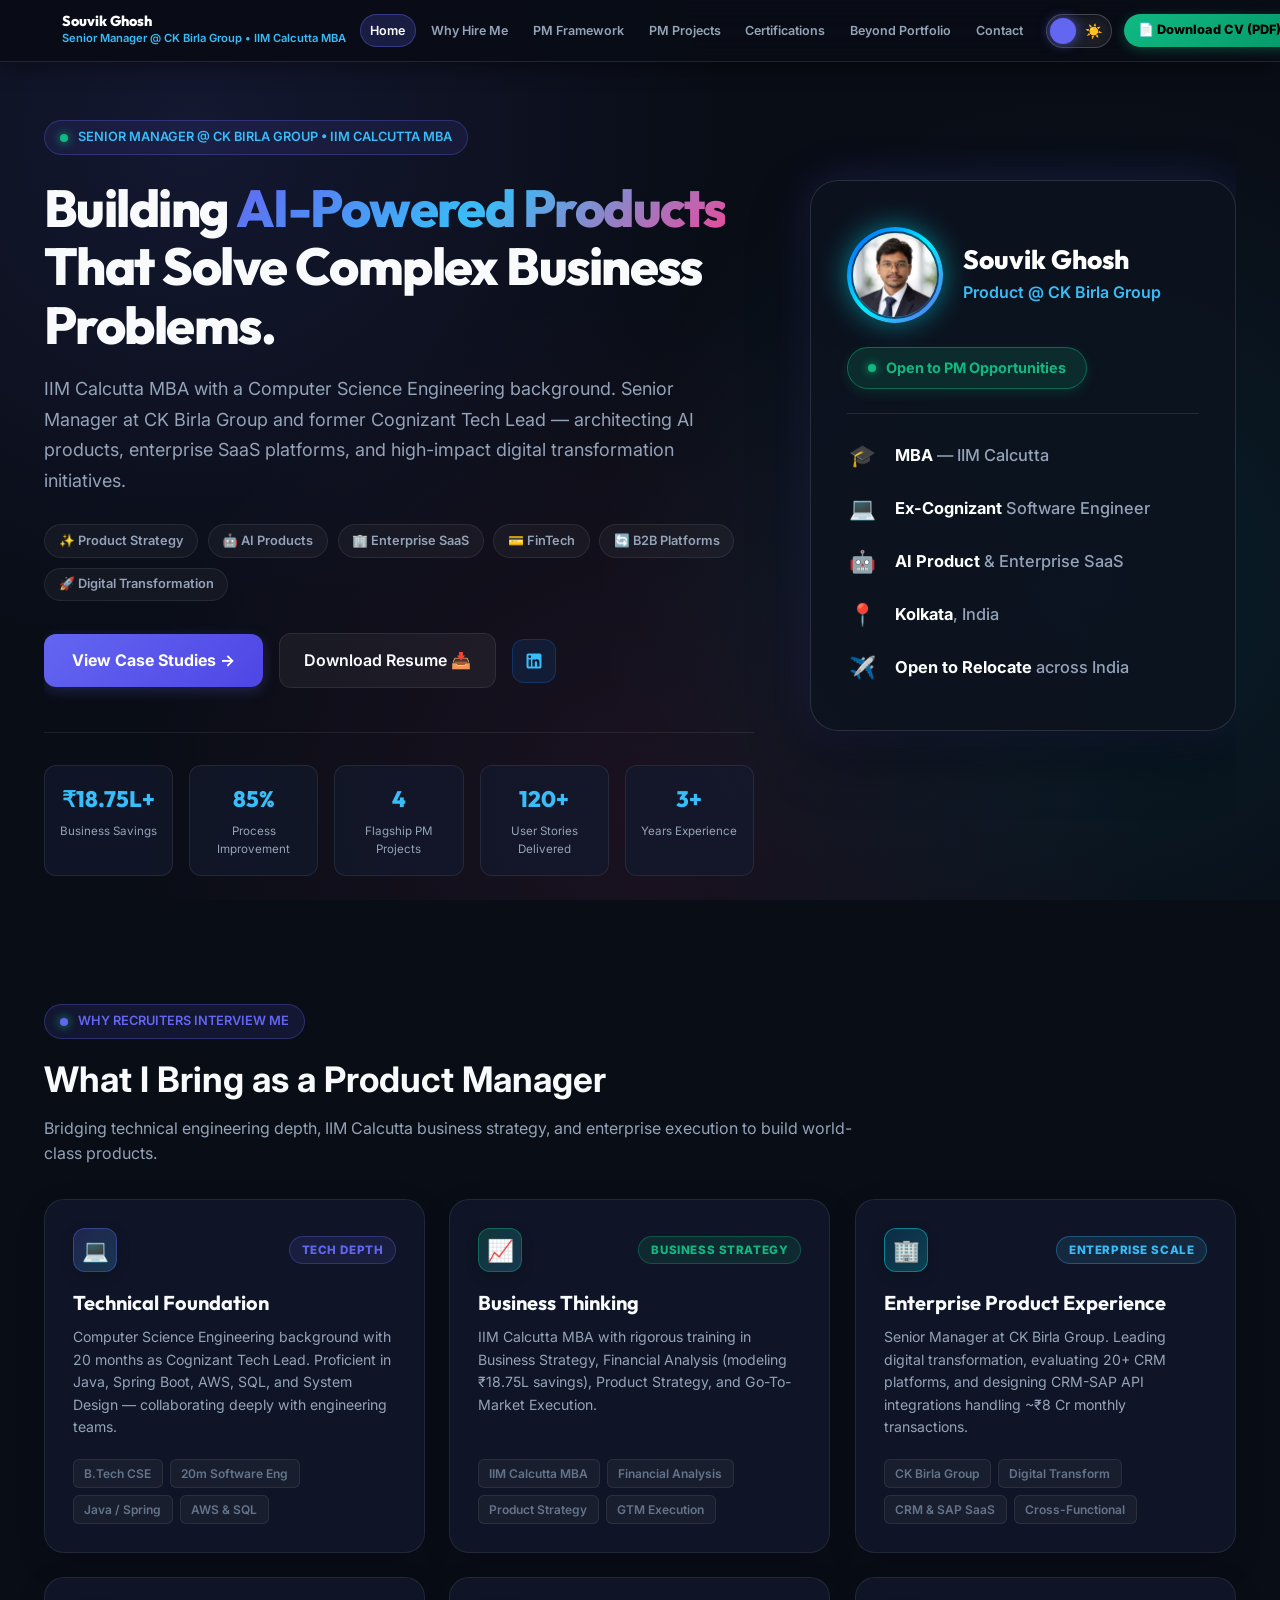
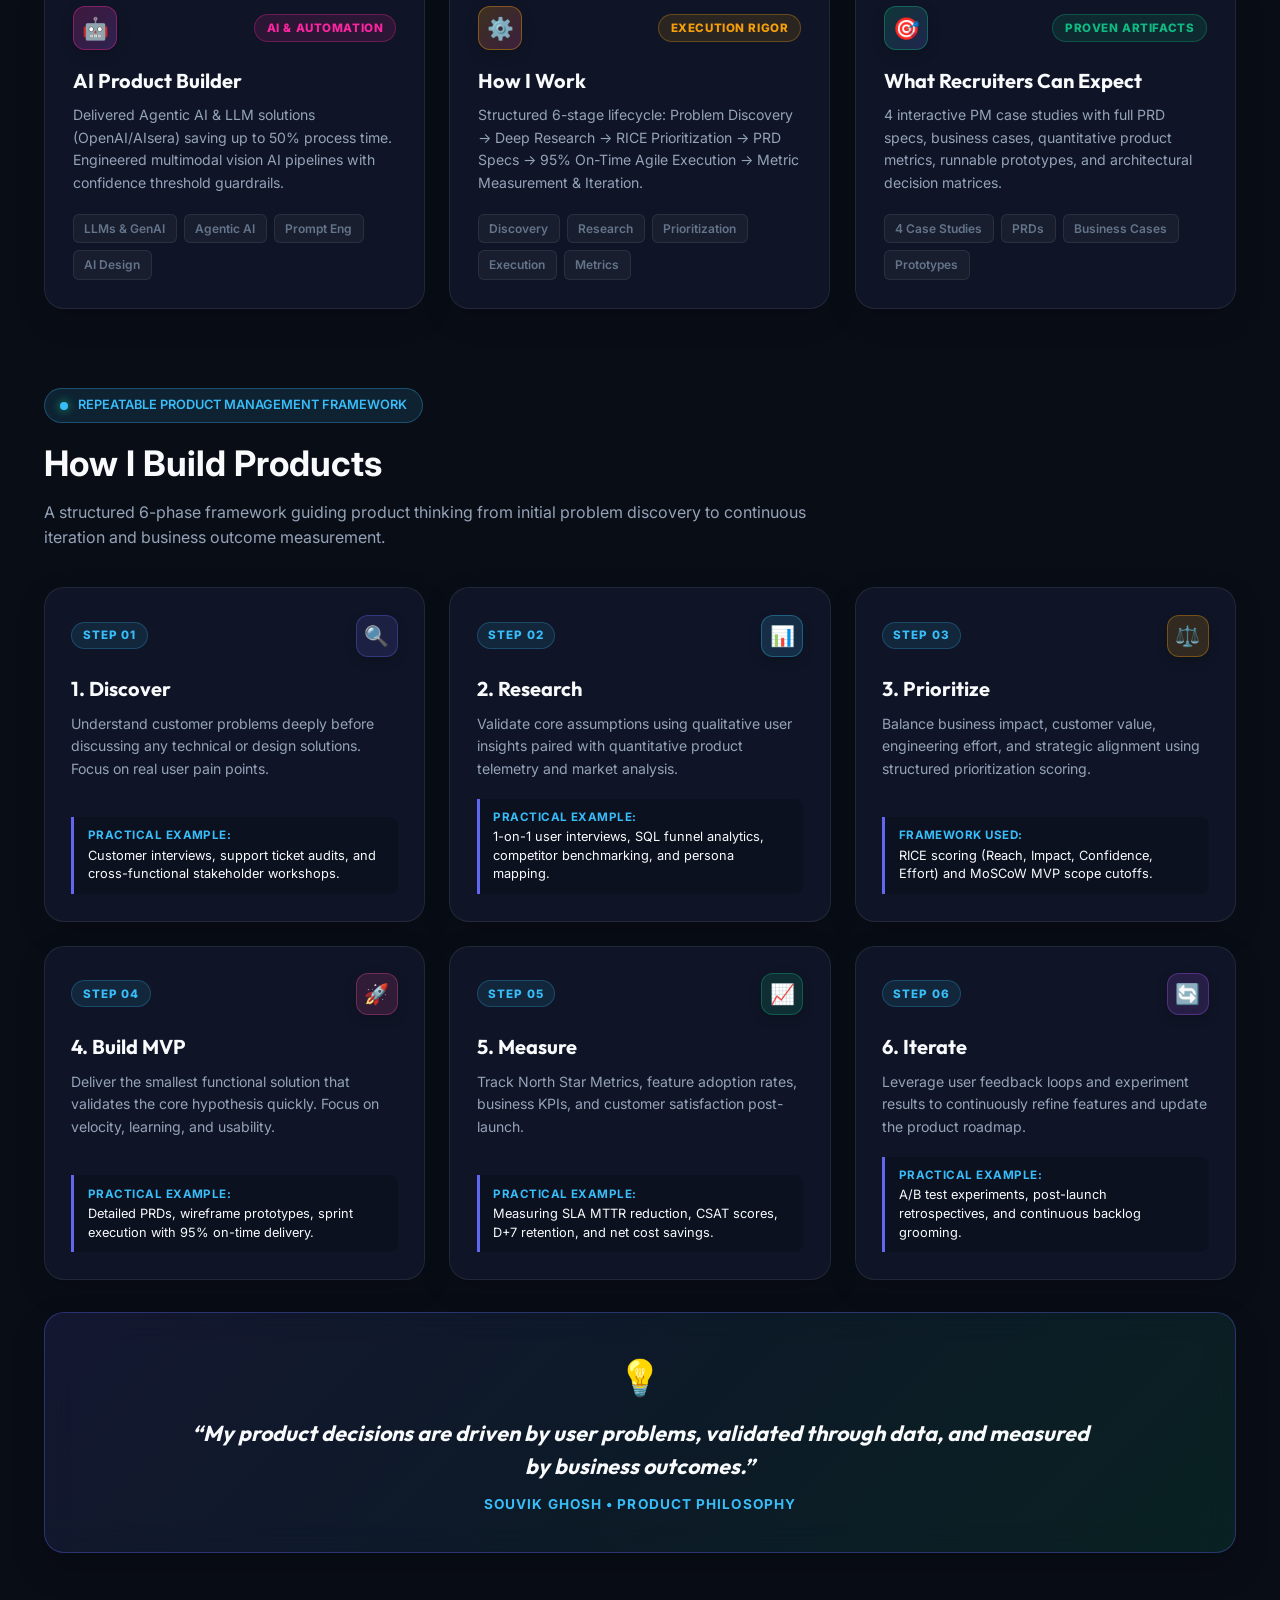
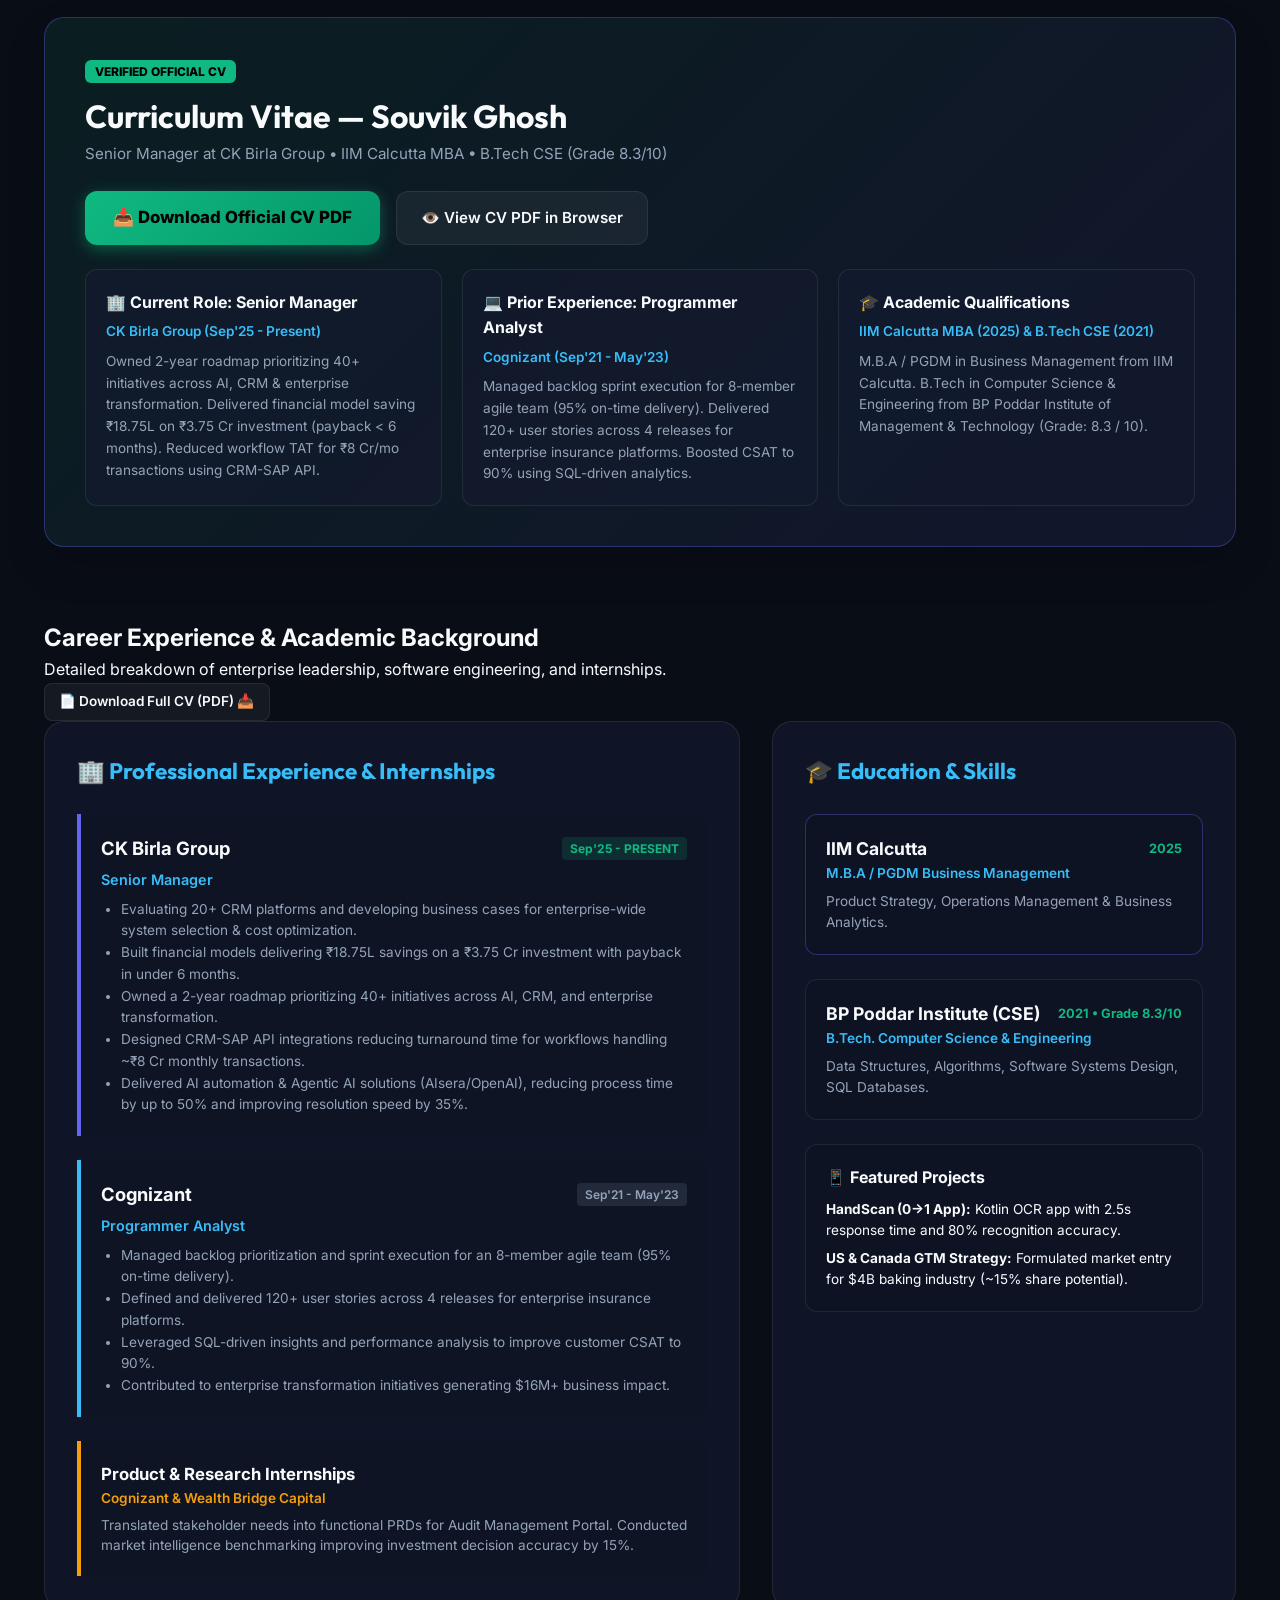
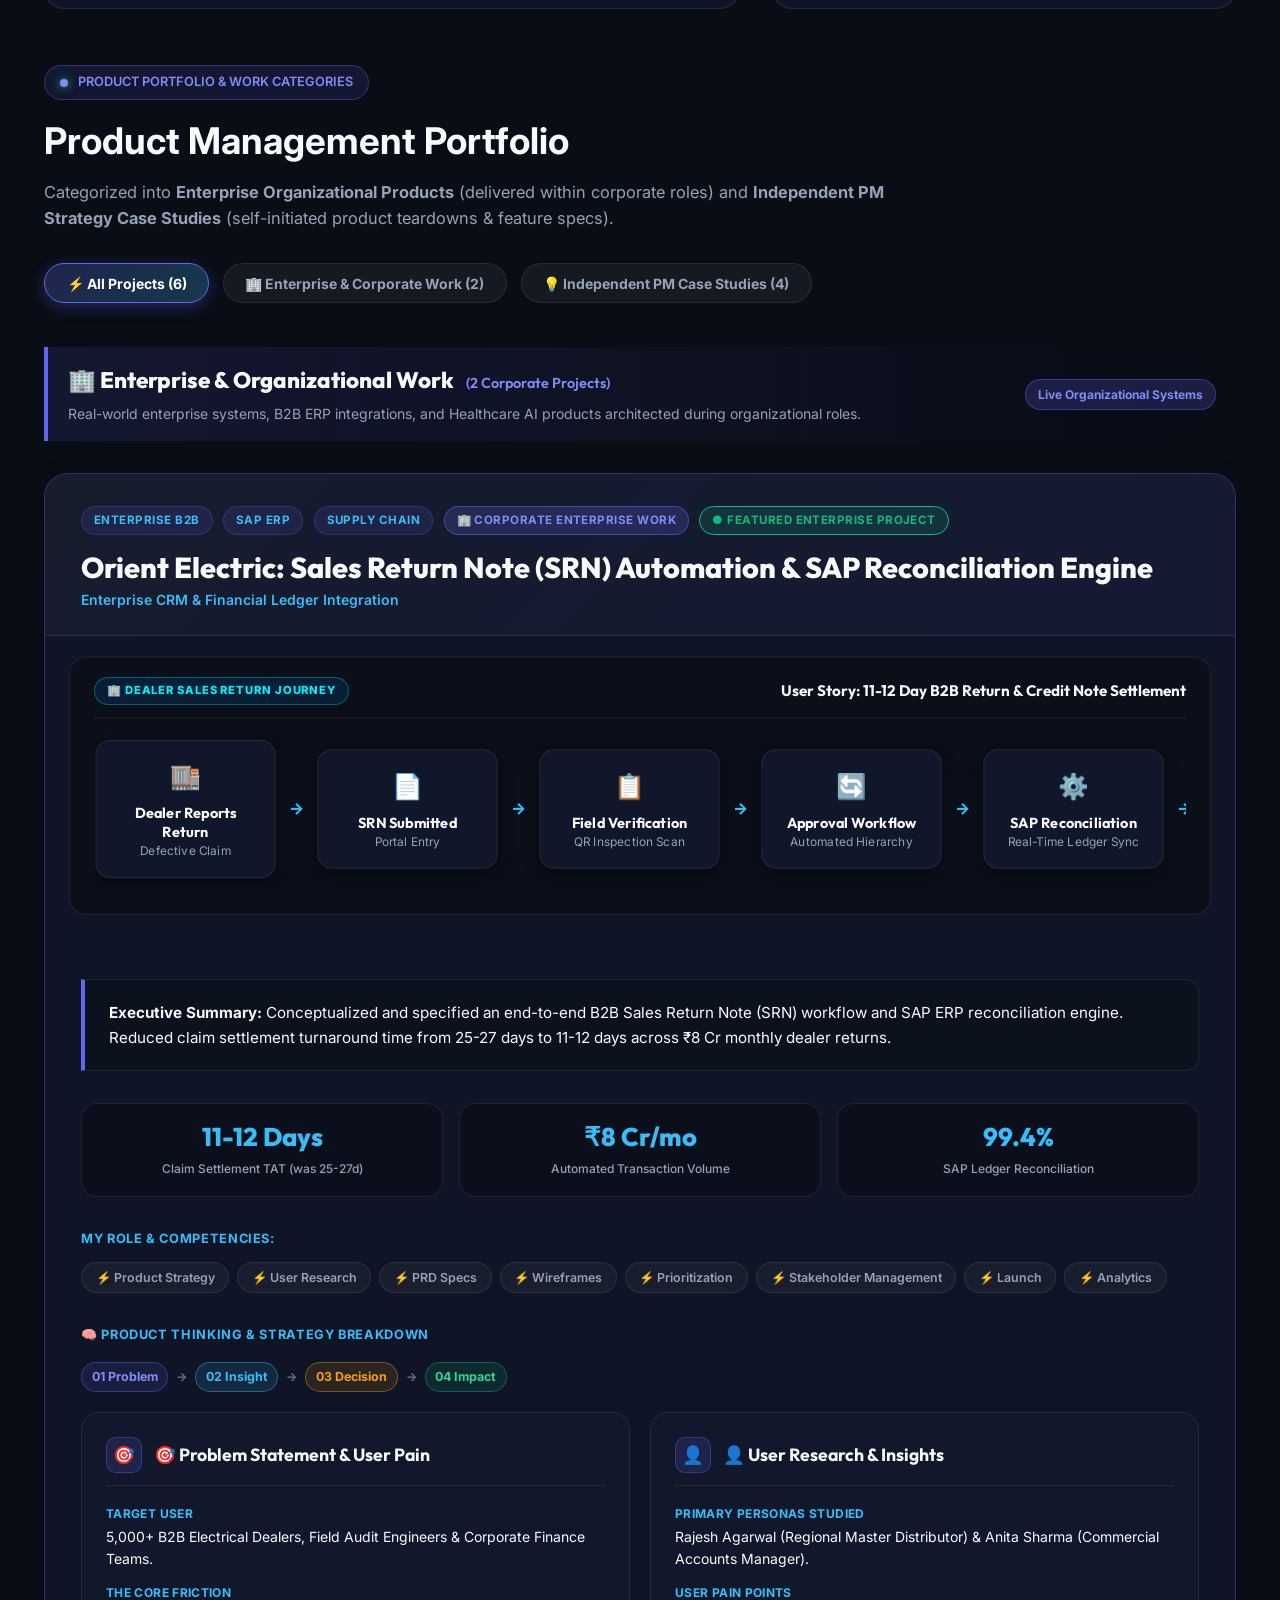
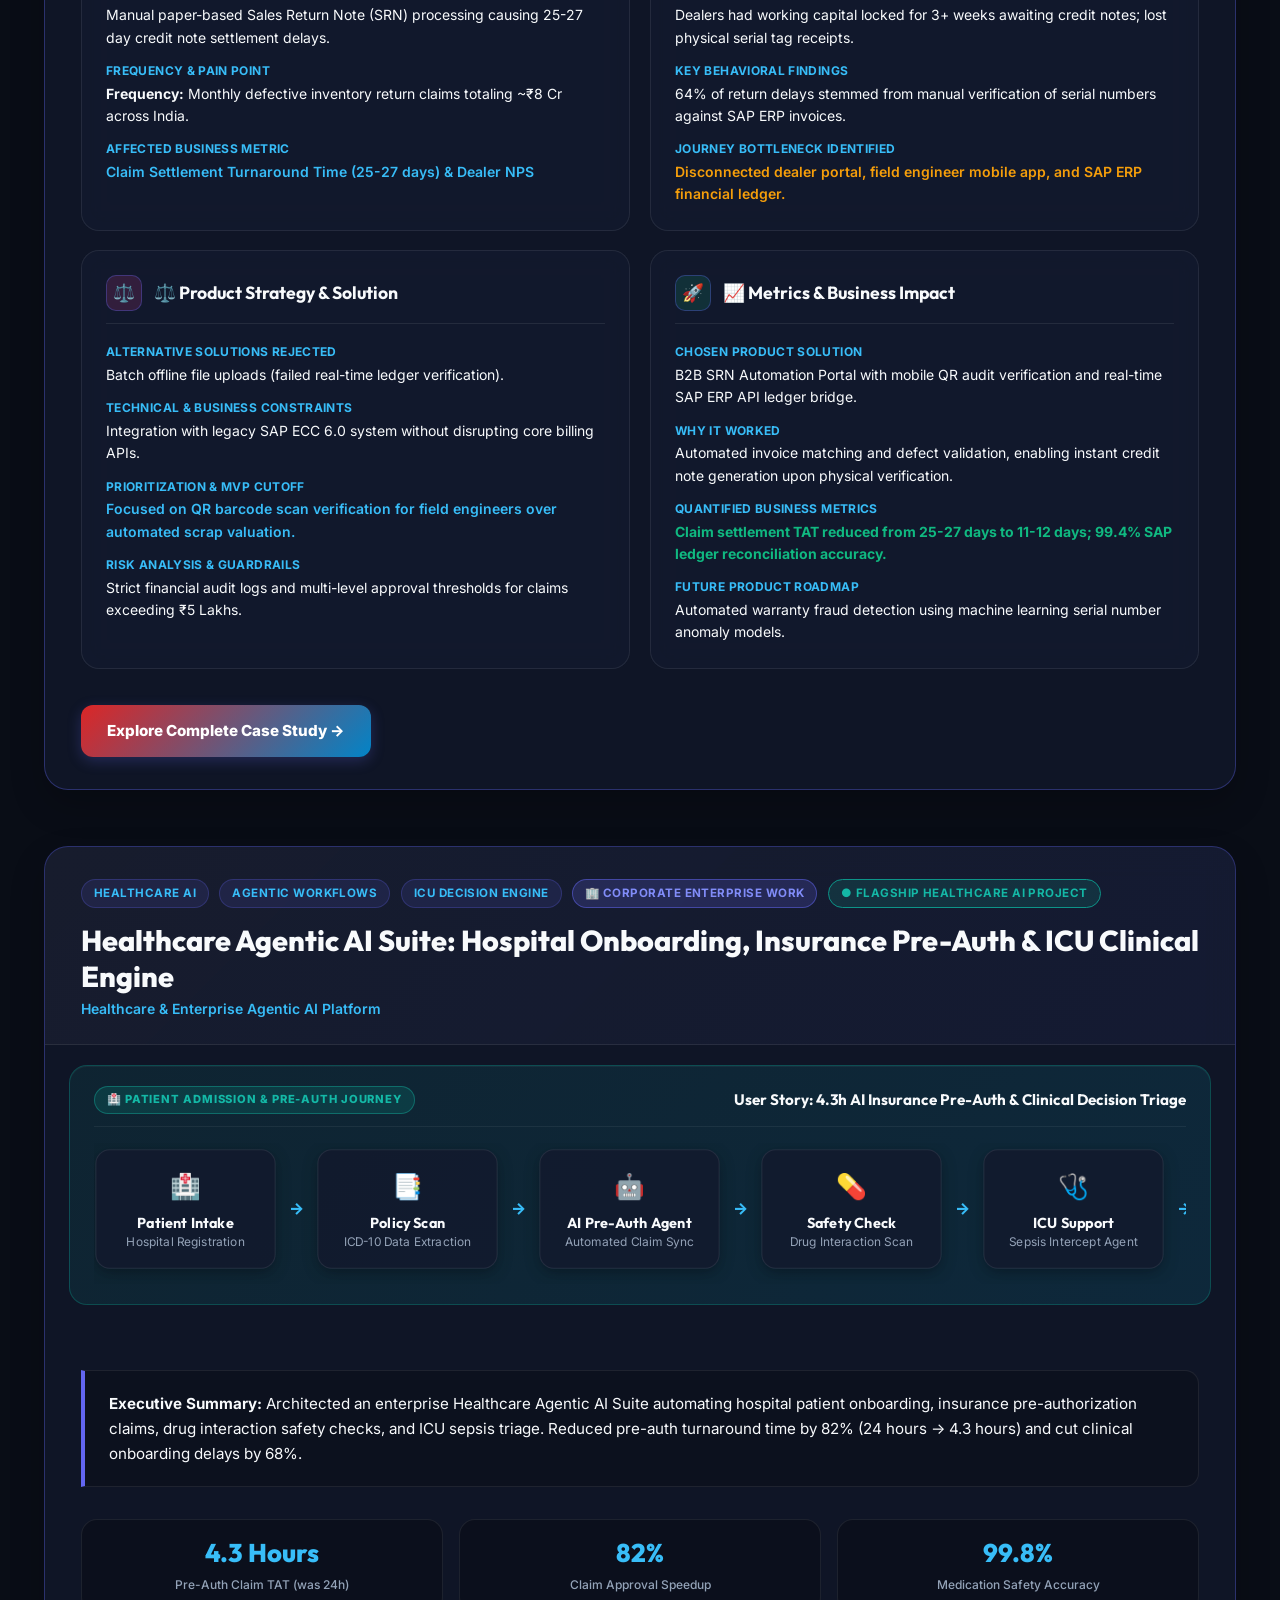
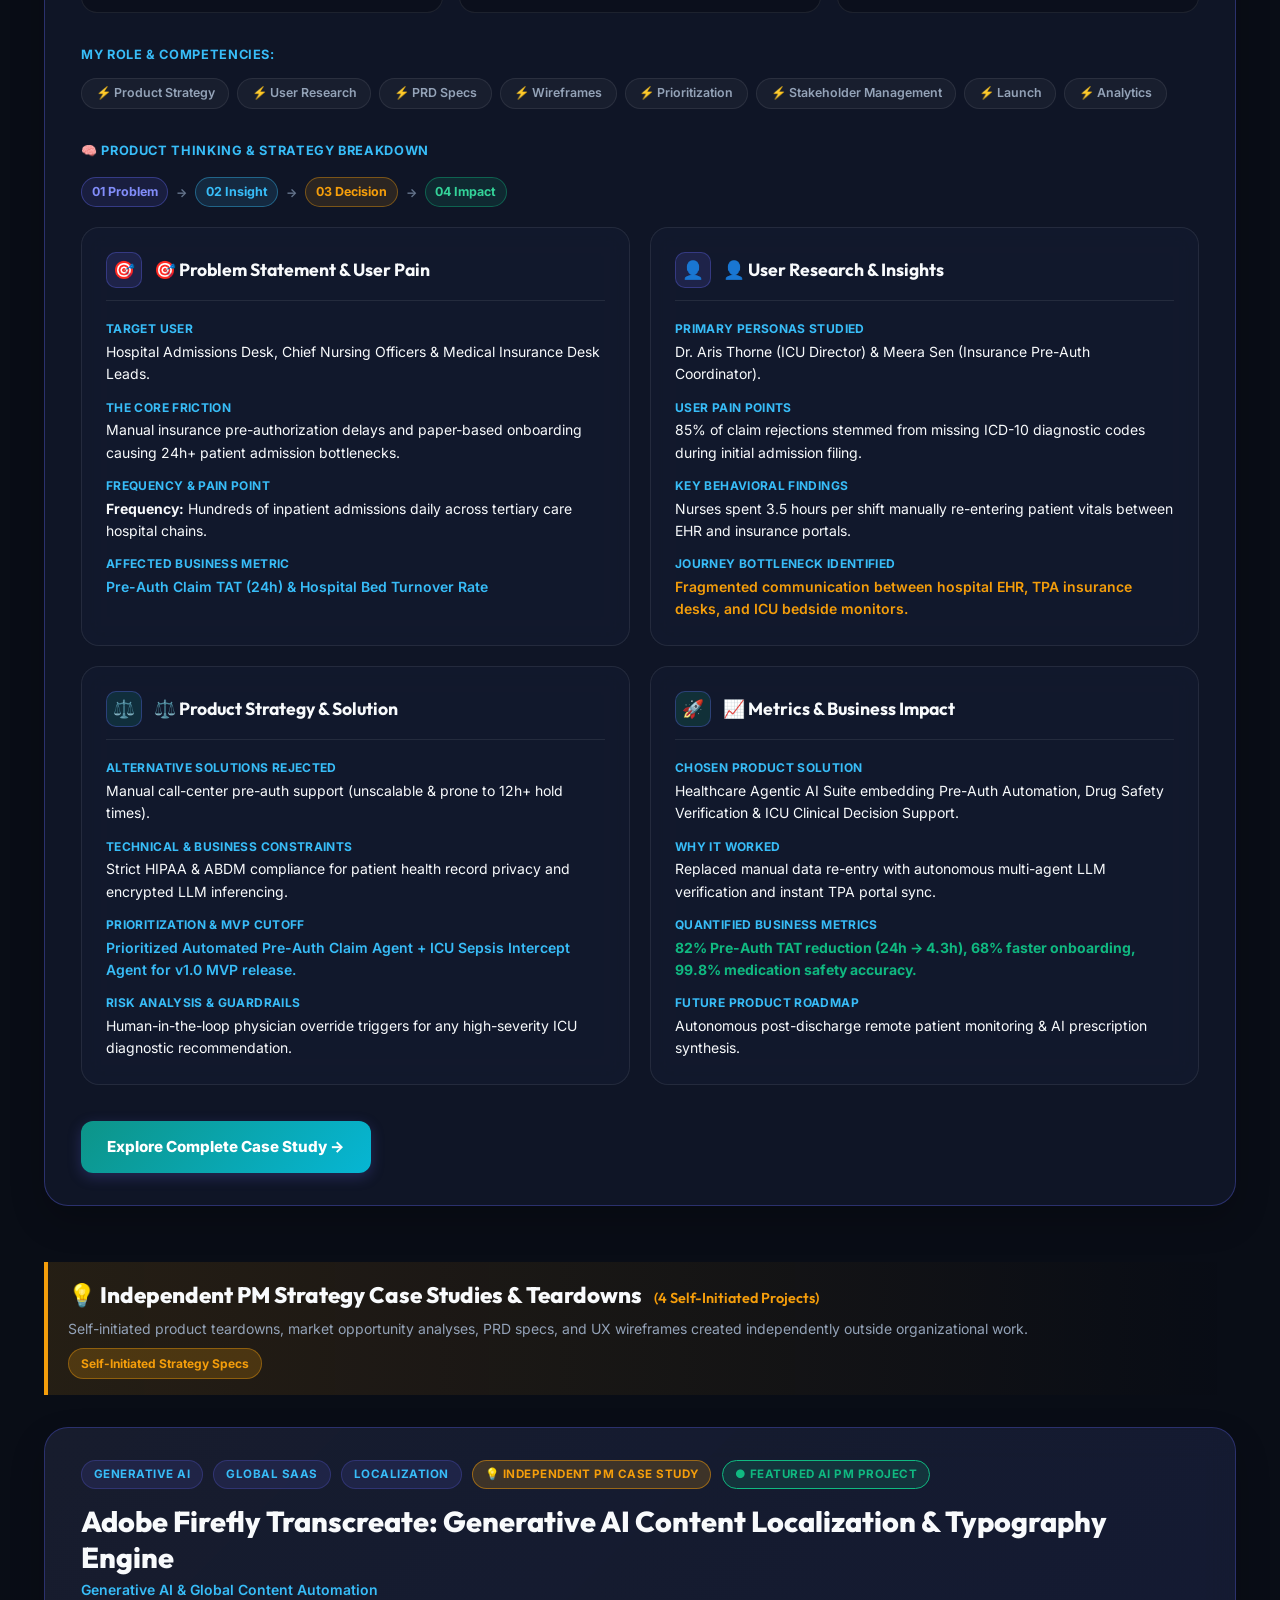
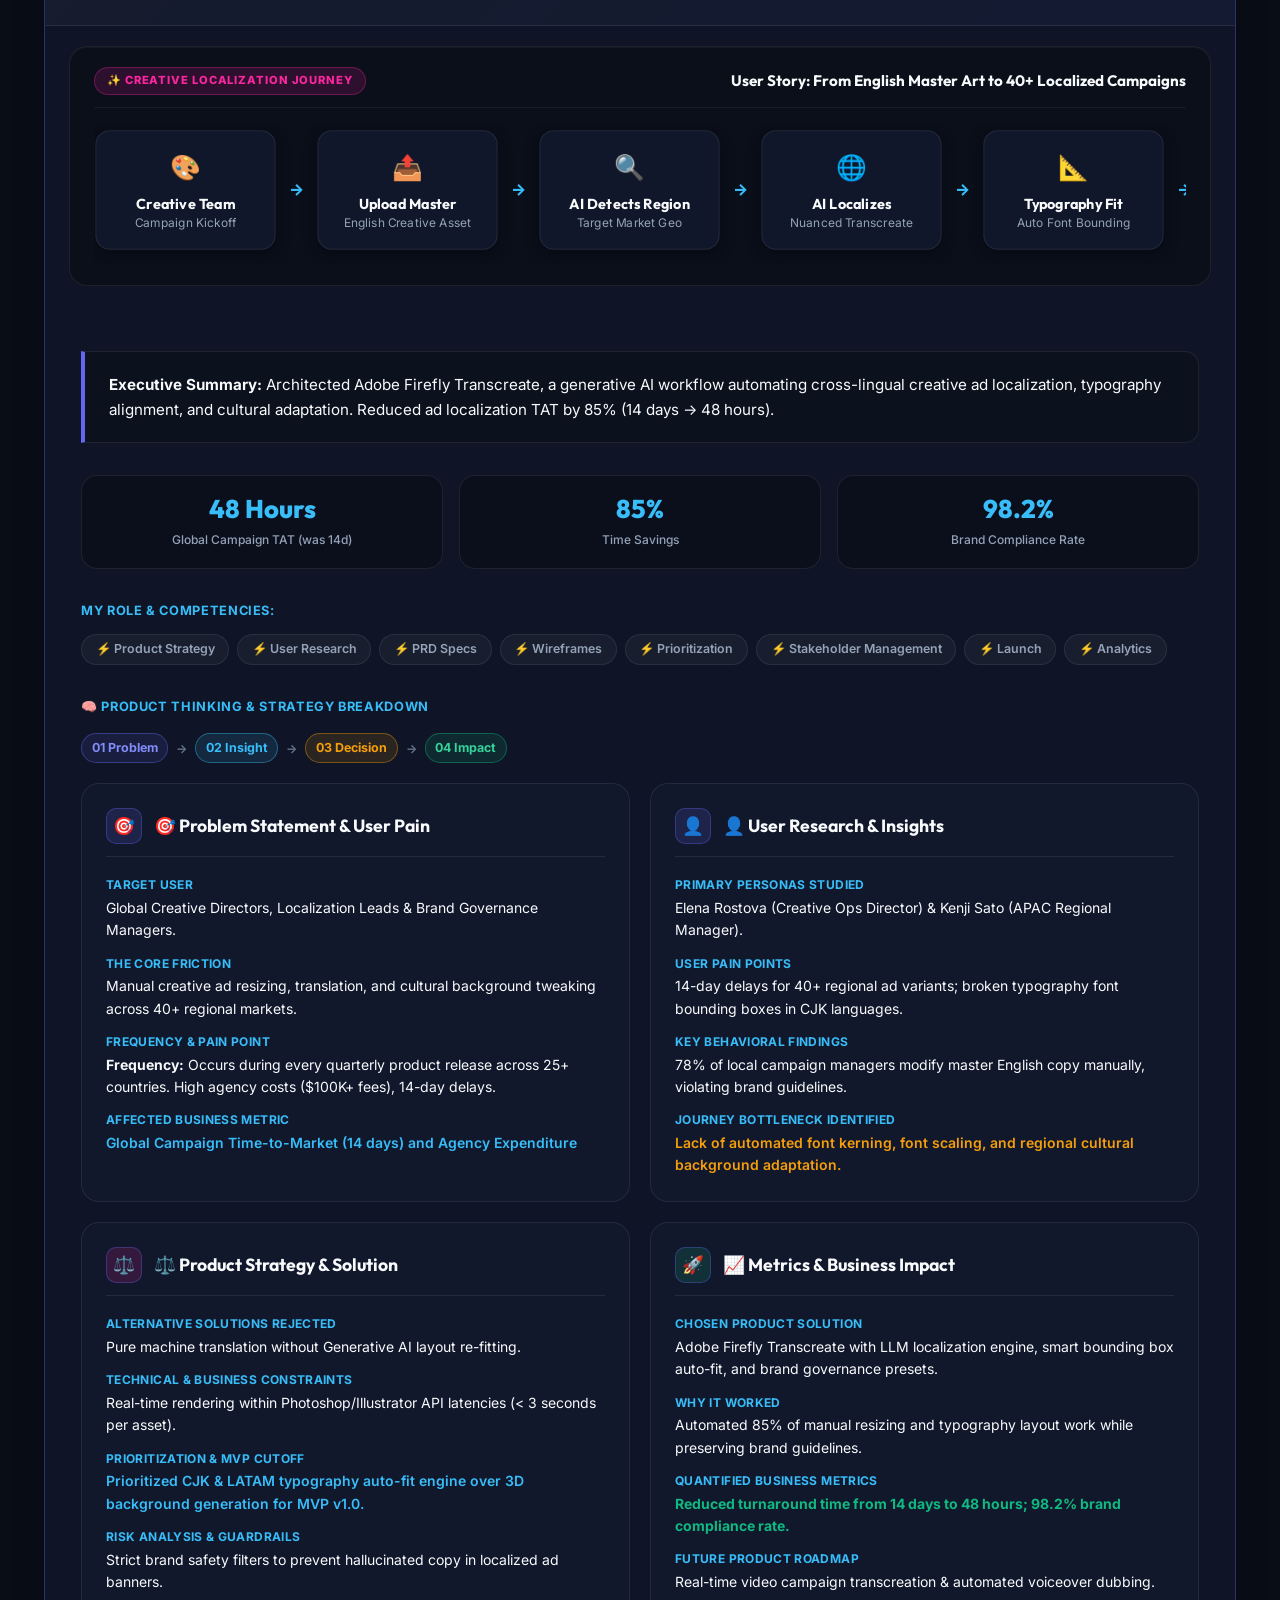
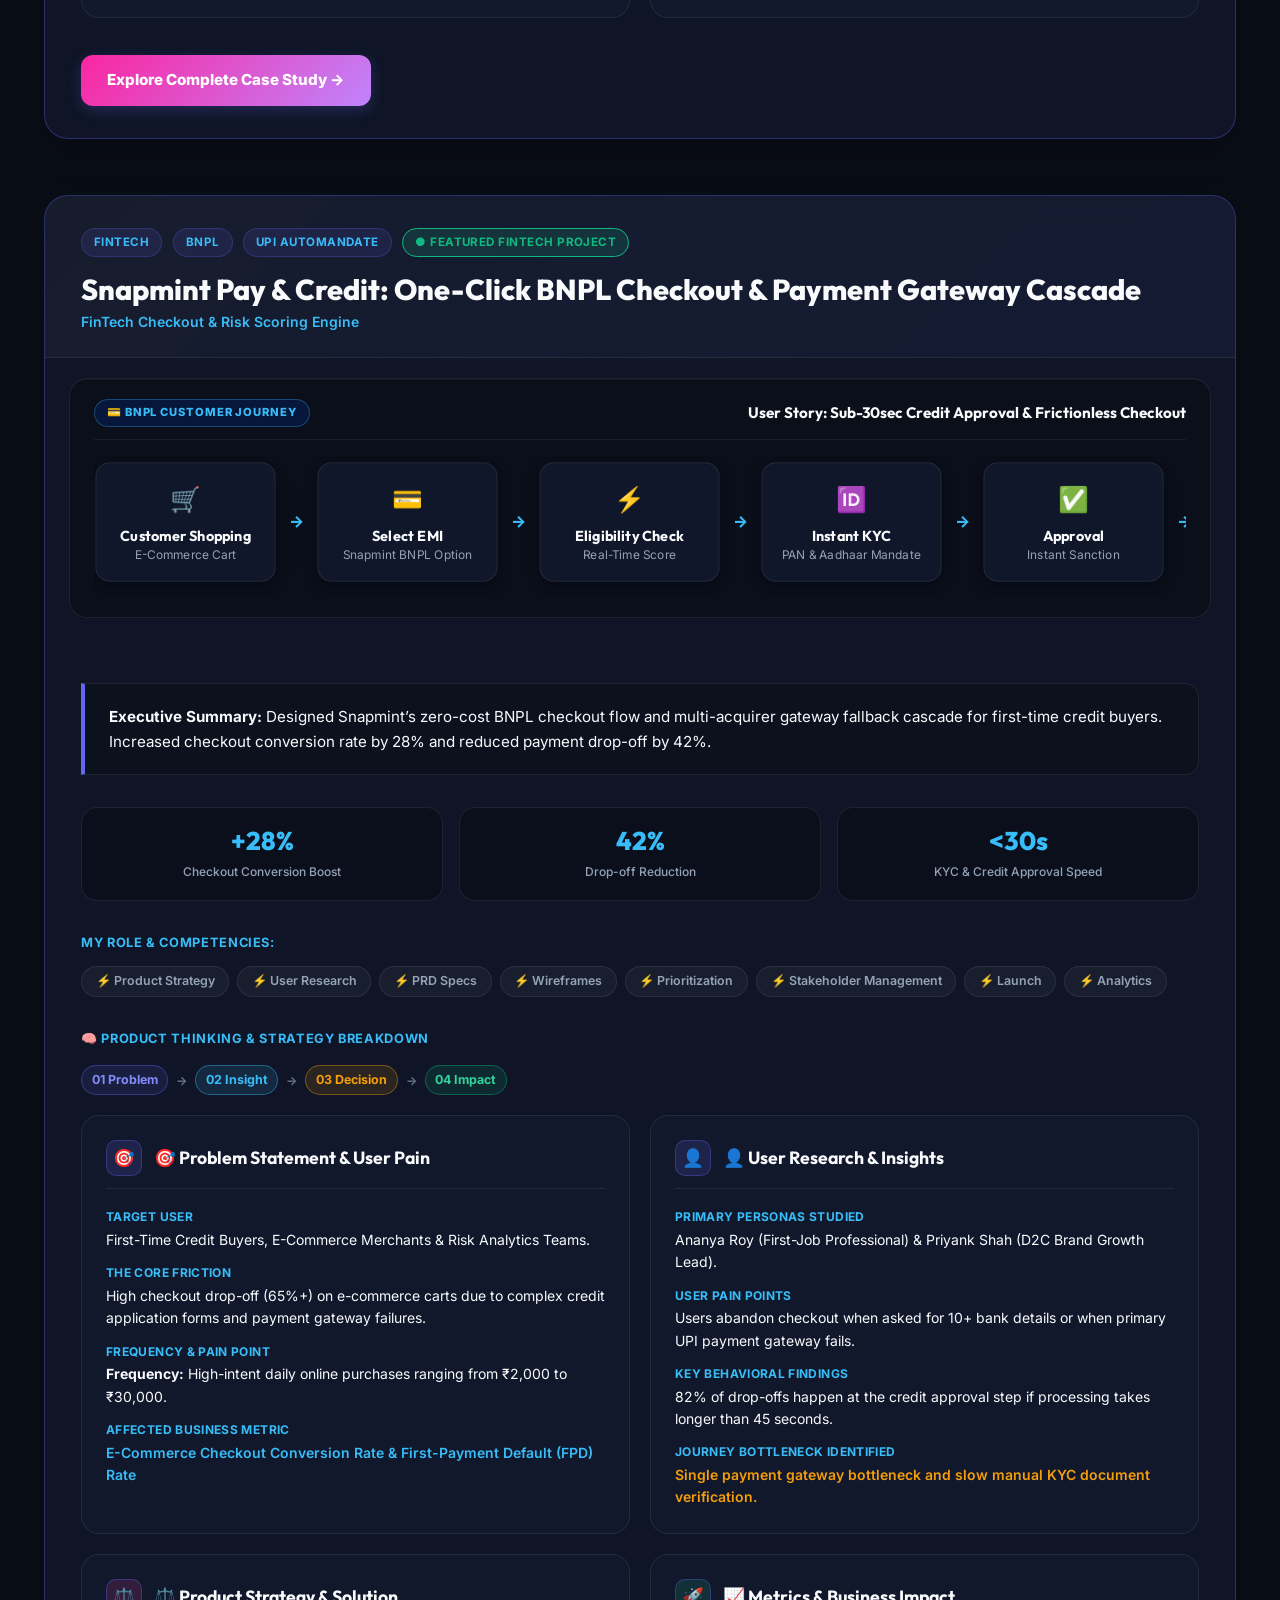
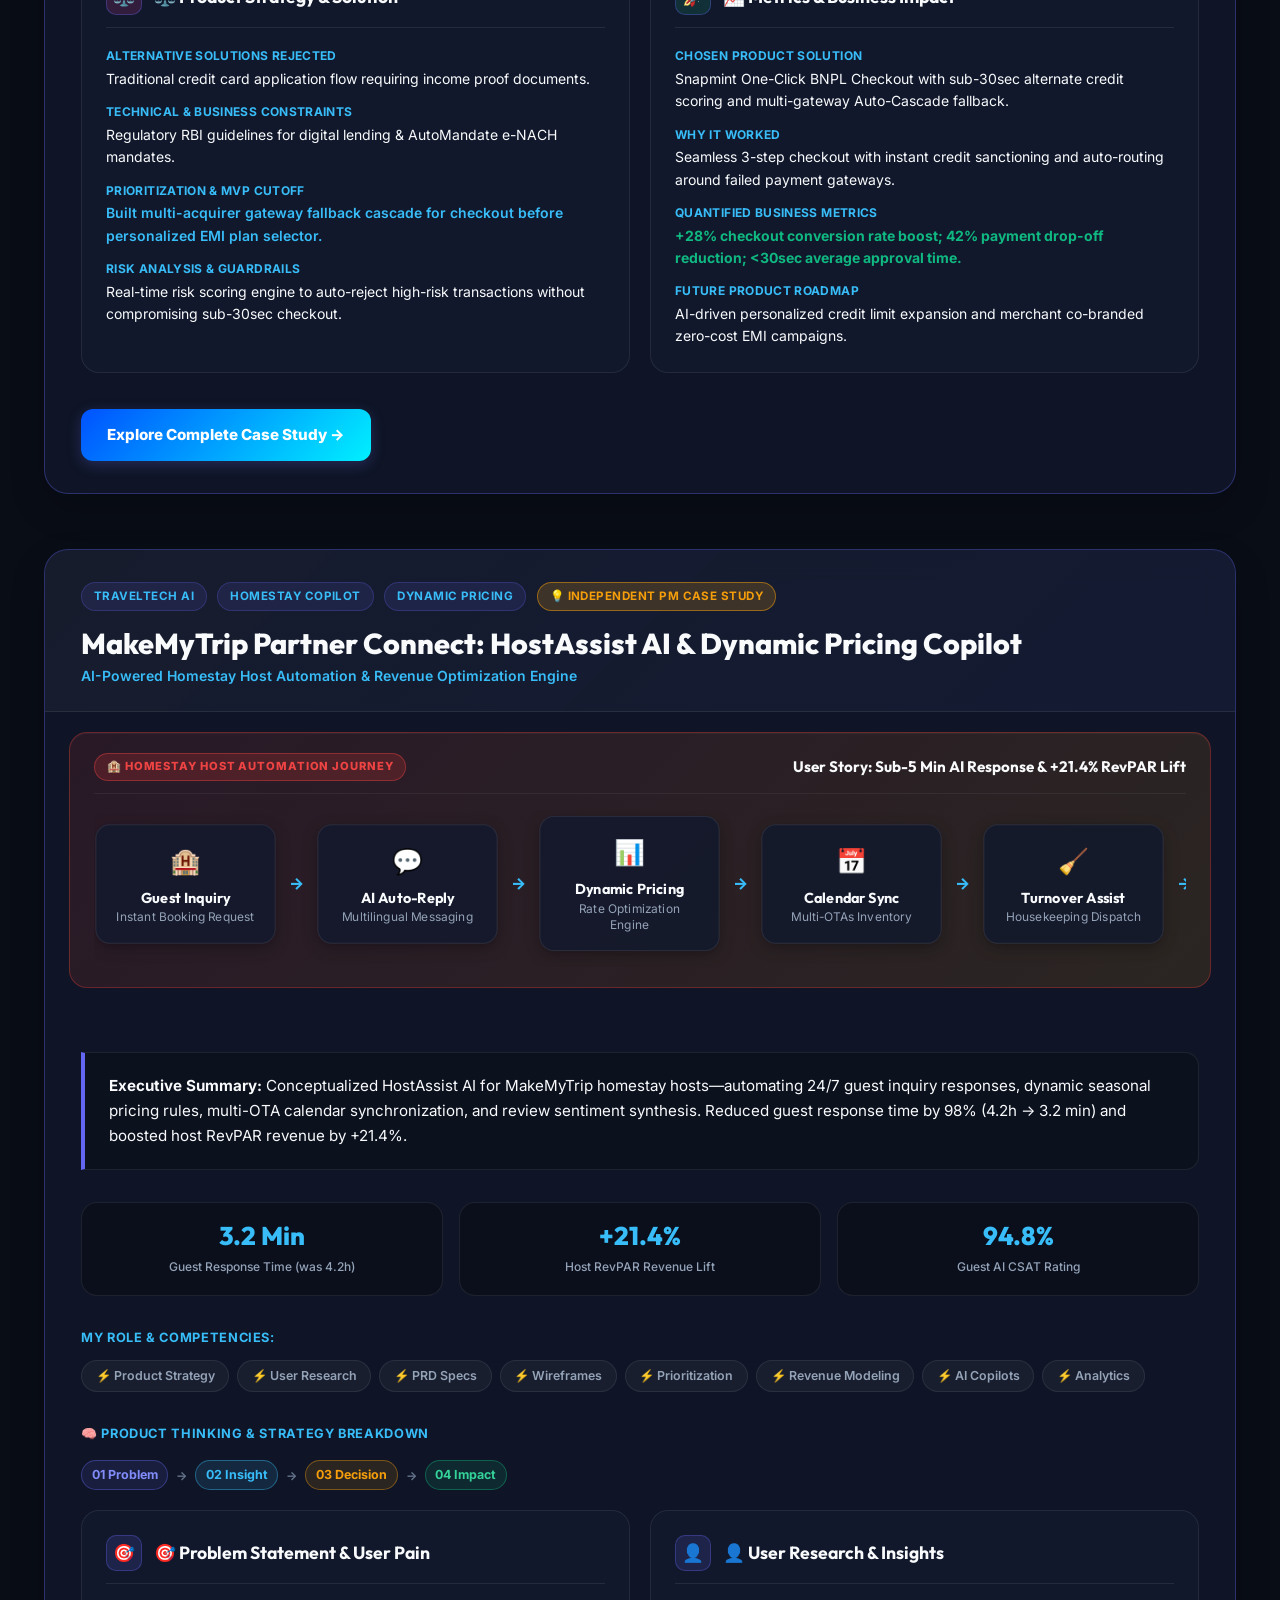
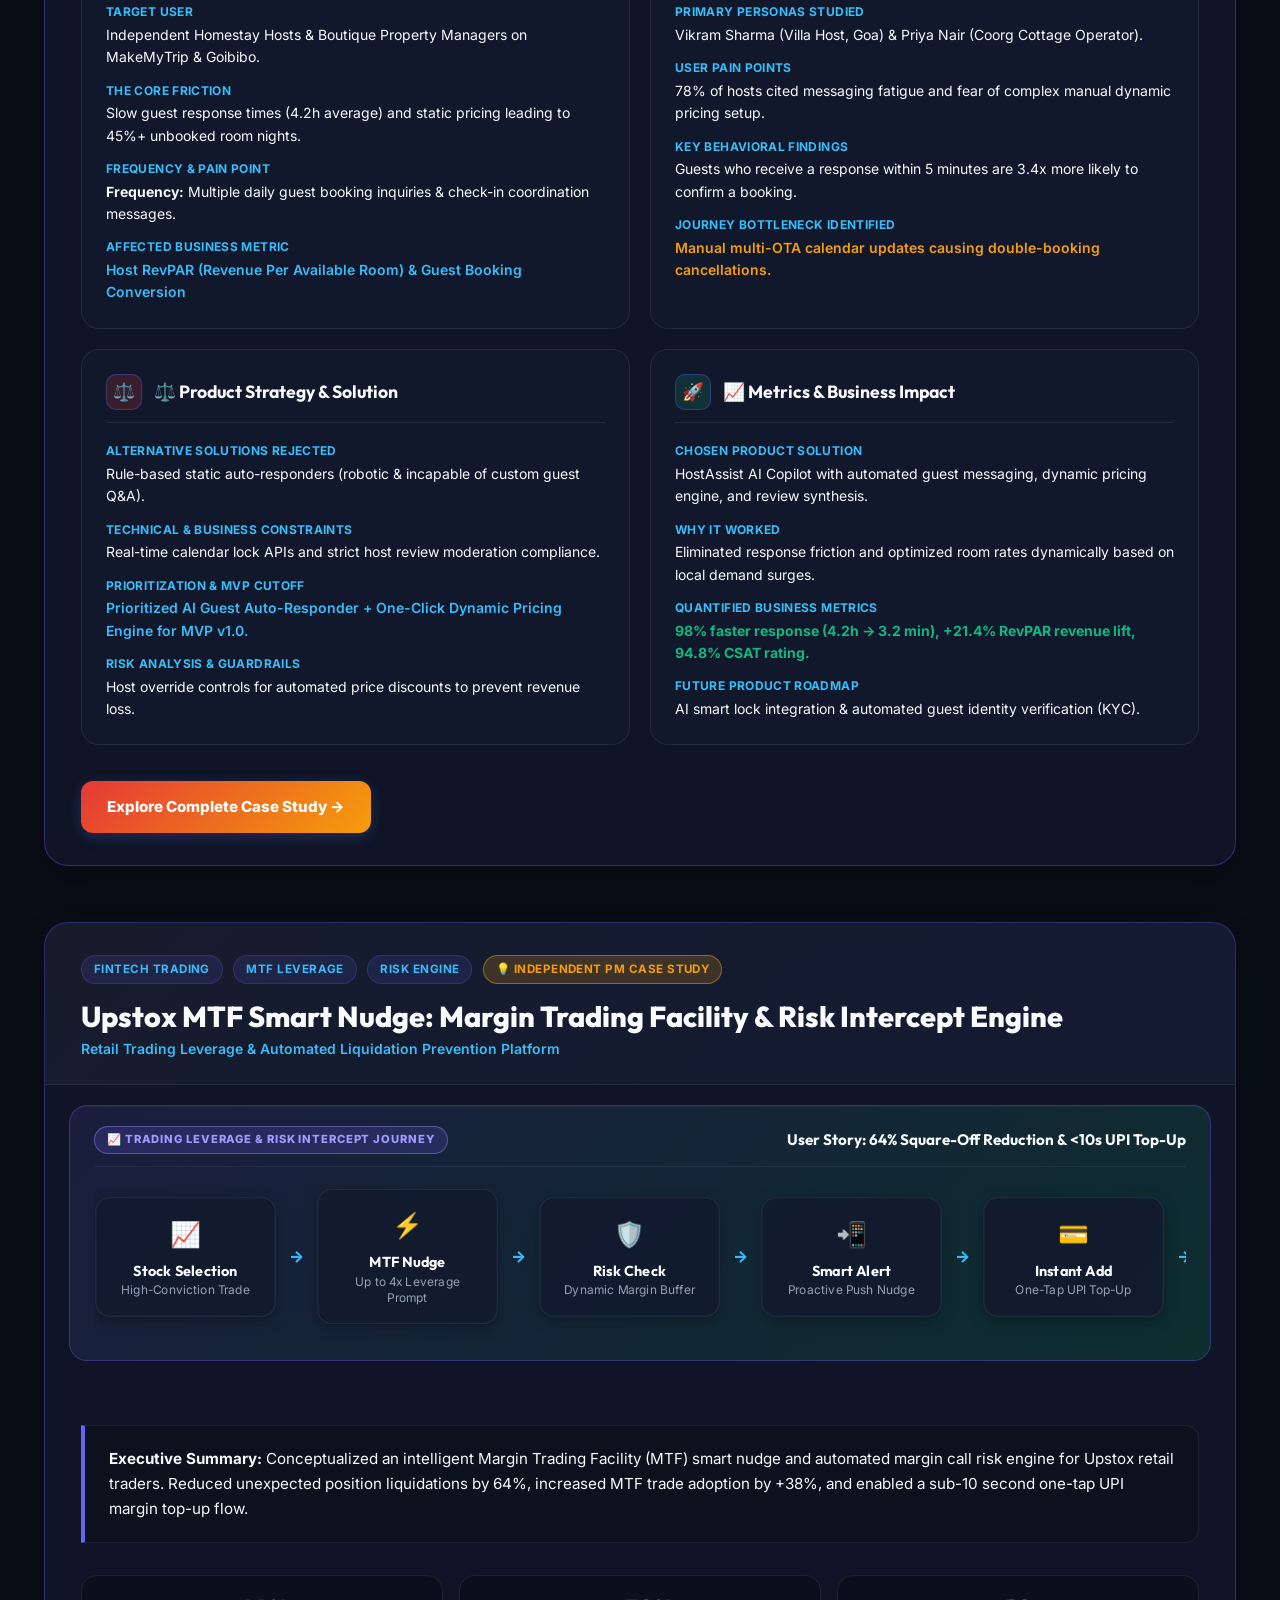
==== commit 665778a3: "Corrected numbers" ====
--- a/index.html
+++ b/index.html
@@ -739,7 +739,7 @@
                     </div>
                     <div class="thinking-field">
                       <span class="thinking-field-label">The Core Friction</span>
-                      <span class="thinking-field-content">Manual paper-based Sales Return Note (SRN) processing causing 21-day credit note settlement delays.</span>
+                      <span class="thinking-field-content">Manual paper-based Sales Return Note (SRN) processing causing 25-27 day credit note settlement delays.</span>
                     </div>
                     <div class="thinking-field">
                       <span class="thinking-field-label">Frequency & Pain Point</span>
@@ -747,7 +747,7 @@
                     </div>
                     <div class="thinking-field">
                       <span class="thinking-field-label">Affected Business Metric</span>
-                      <span class="thinking-field-content" style="color:var(--secondary); font-weight:600;">Claim Settlement Turnaround Time (21 days) & Dealer NPS</span>
+                      <span class="thinking-field-content" style="color:var(--secondary); font-weight:600;">Claim Settlement Turnaround Time (25-27 days) & Dealer NPS</span>
                     </div>
                   </div>
                 </div>
@@ -821,7 +821,7 @@
                     </div>
                     <div class="thinking-field">
                       <span class="thinking-field-label">Quantified Business Metrics</span>
-                      <span class="thinking-field-content" style="color:var(--success); font-weight:700;">Claim settlement TAT reduced from 21 days to 3 days; 99.4% SAP ledger reconciliation accuracy.</span>
+                      <span class="thinking-field-content" style="color:var(--success); font-weight:700;">Claim settlement TAT reduced from 25-27 days to 11-12 days; 99.4% SAP ledger reconciliation accuracy.</span>
                     </div>
                     <div class="thinking-field">
                       <span class="thinking-field-label">Future Product Roadmap</span>
